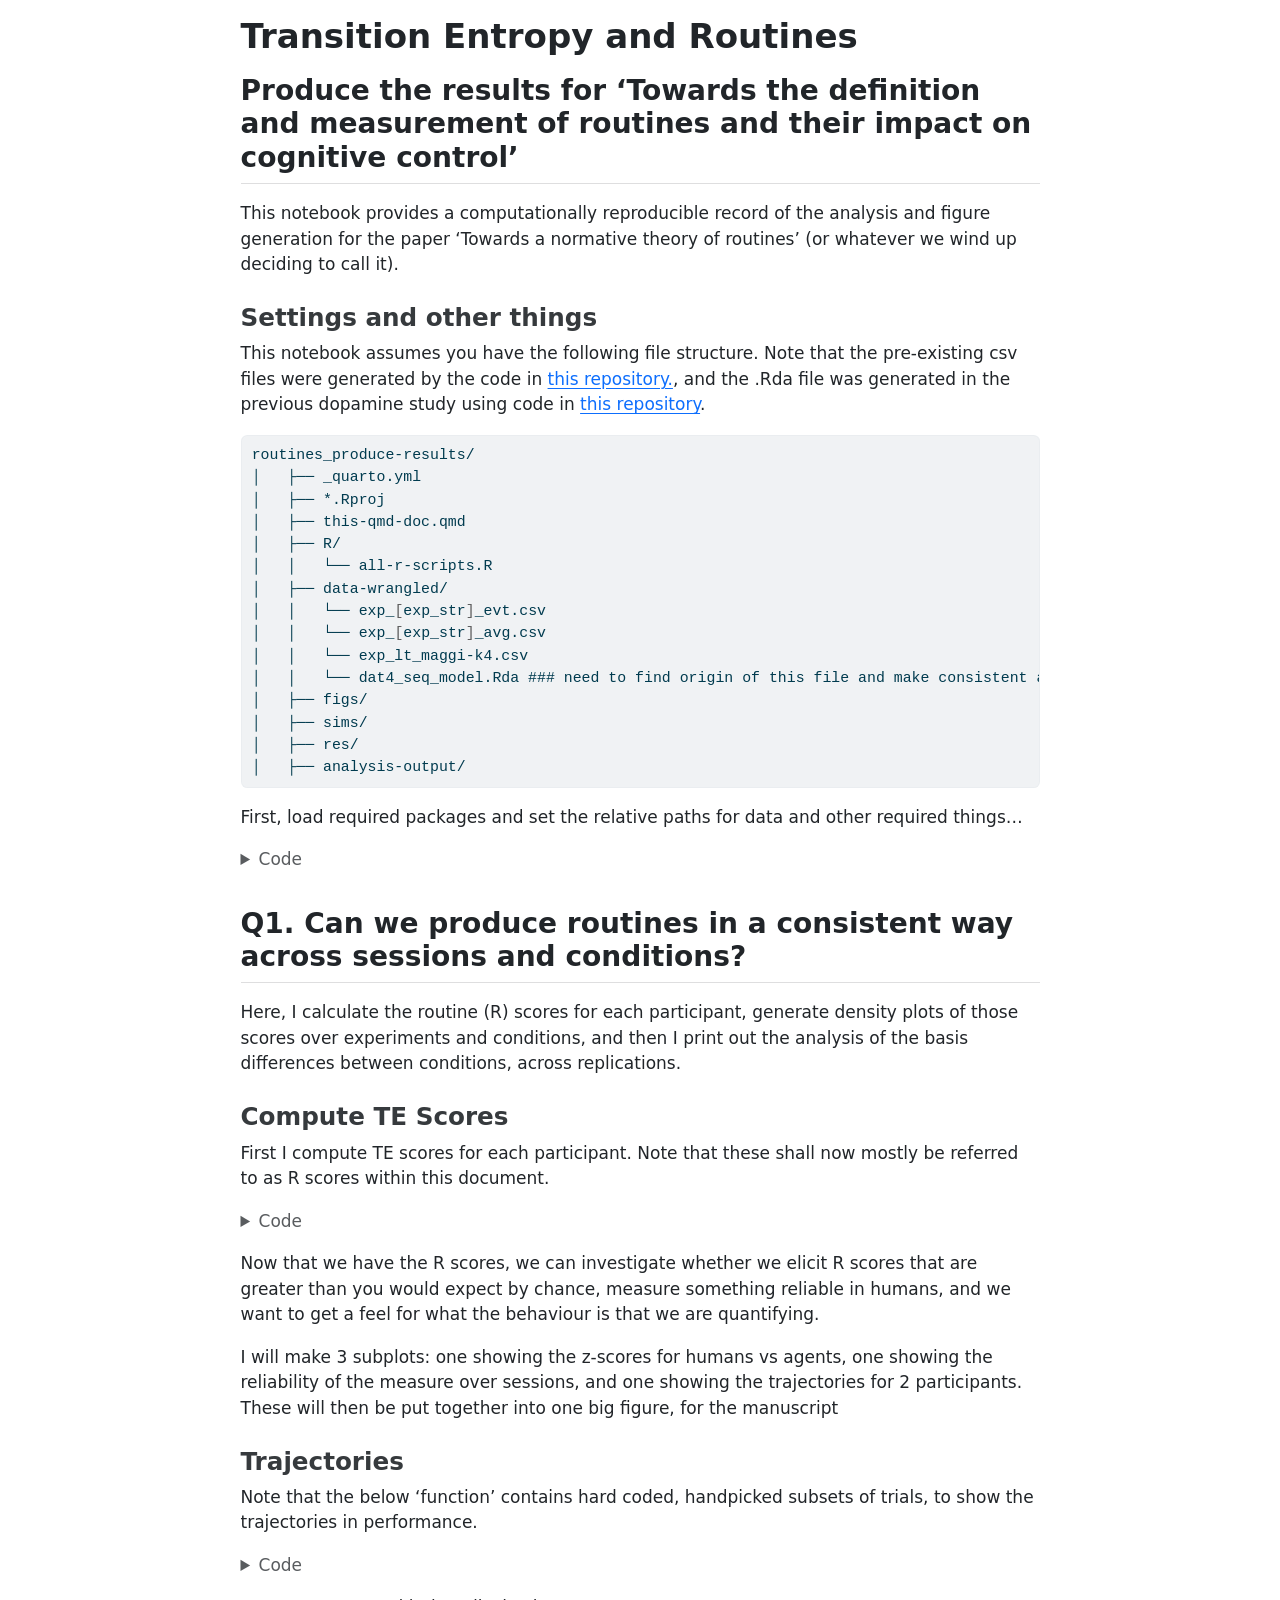
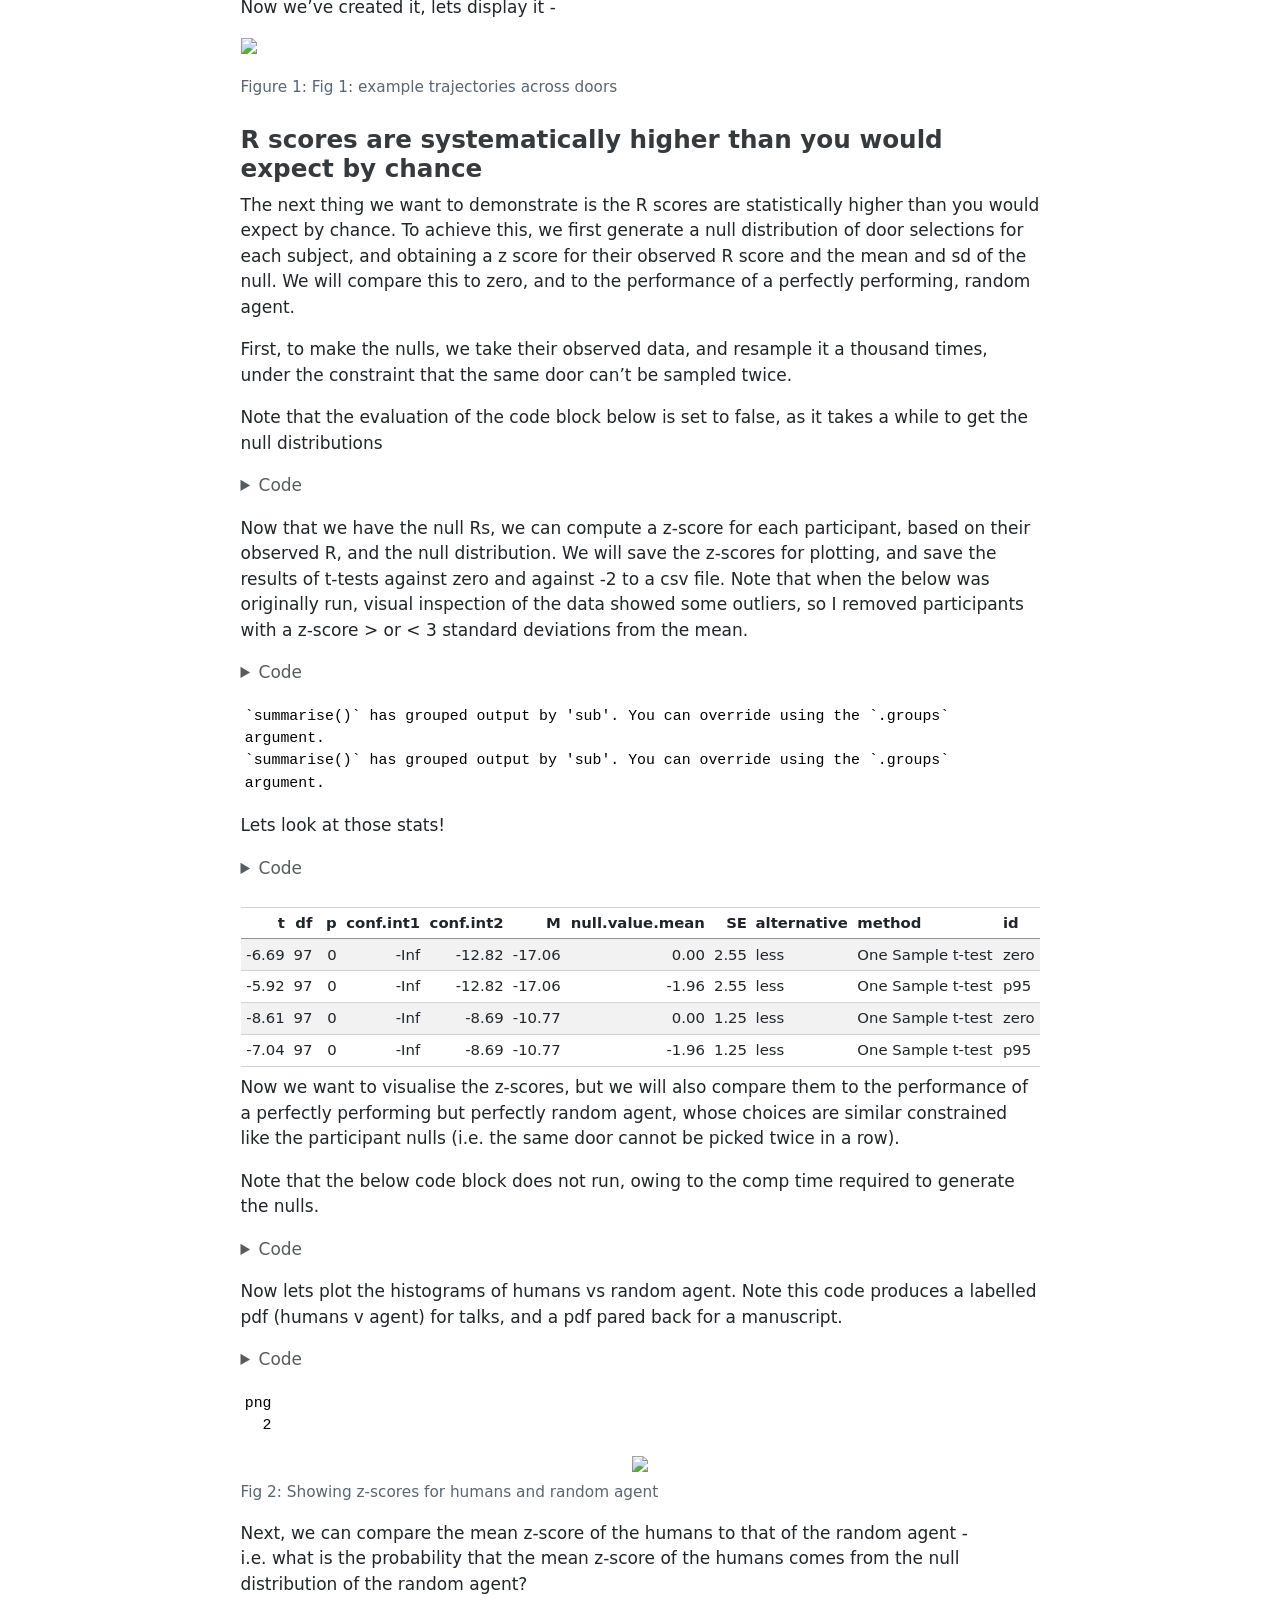
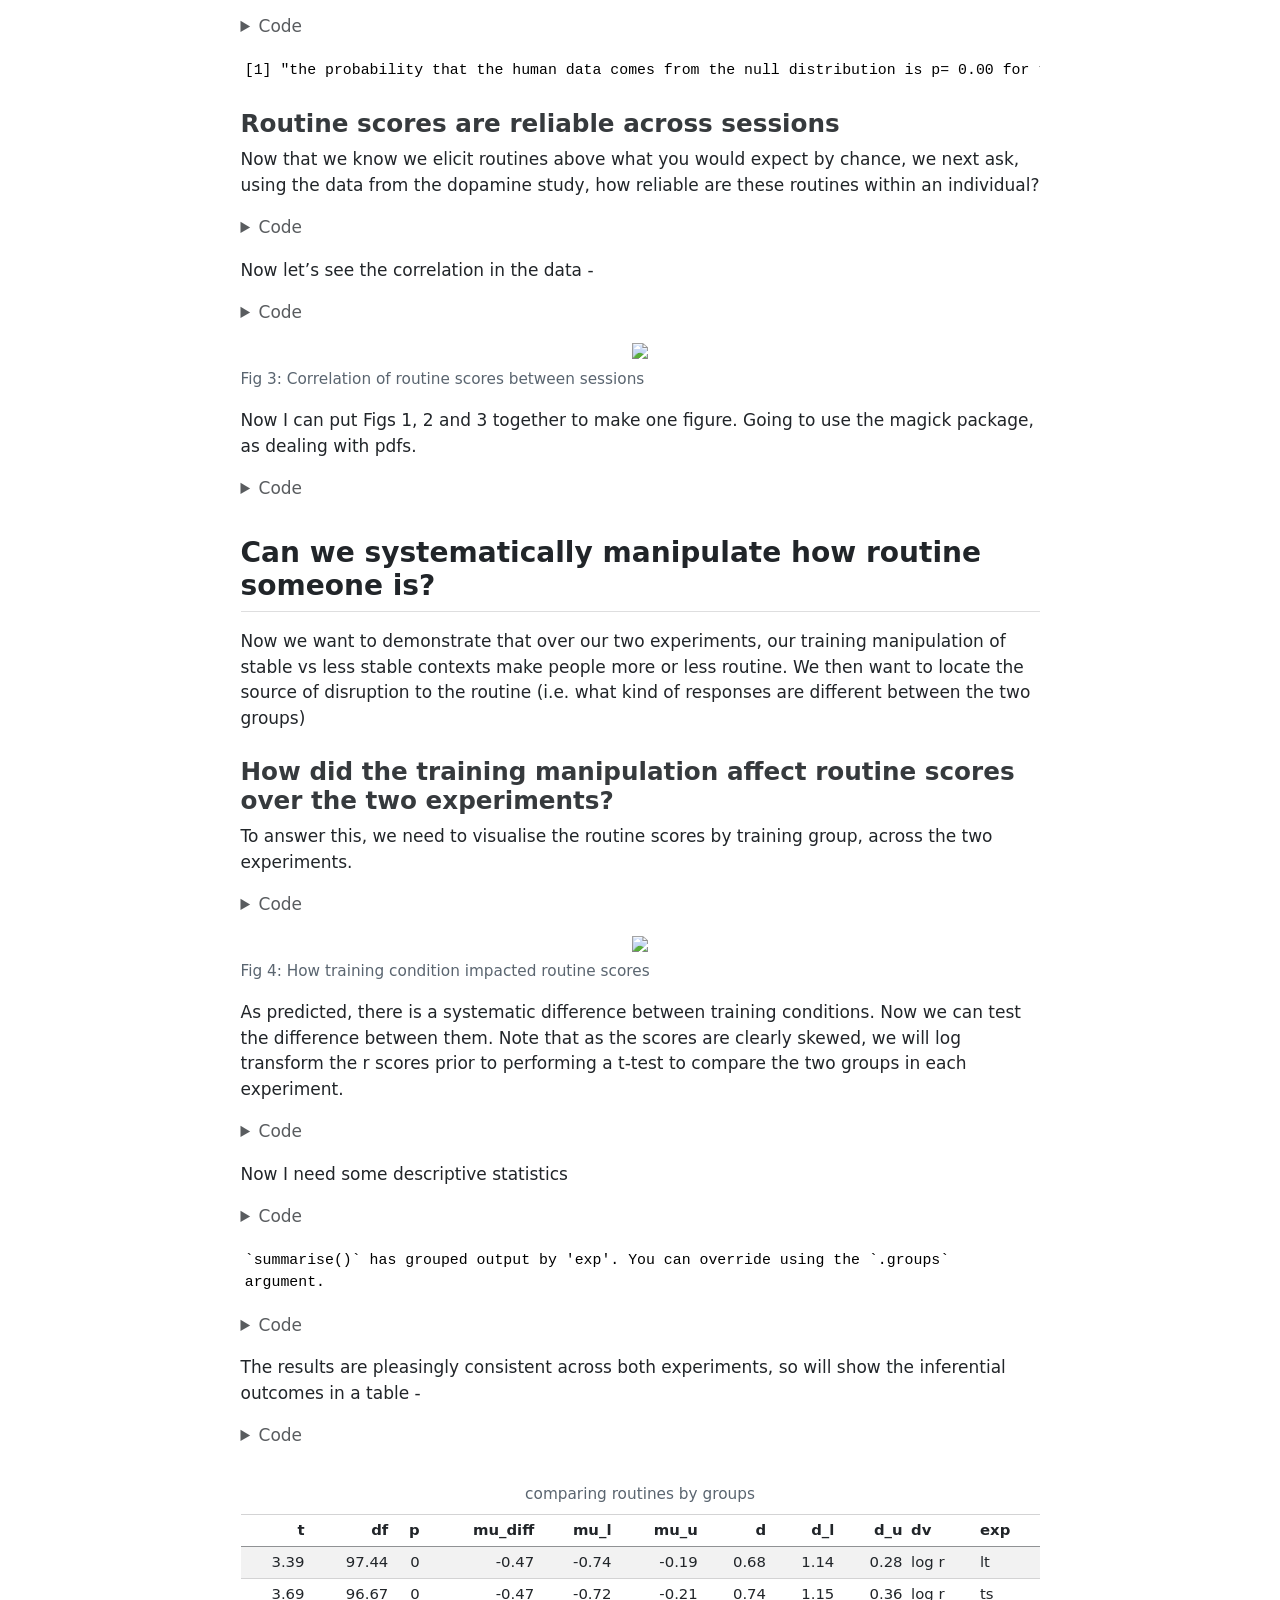
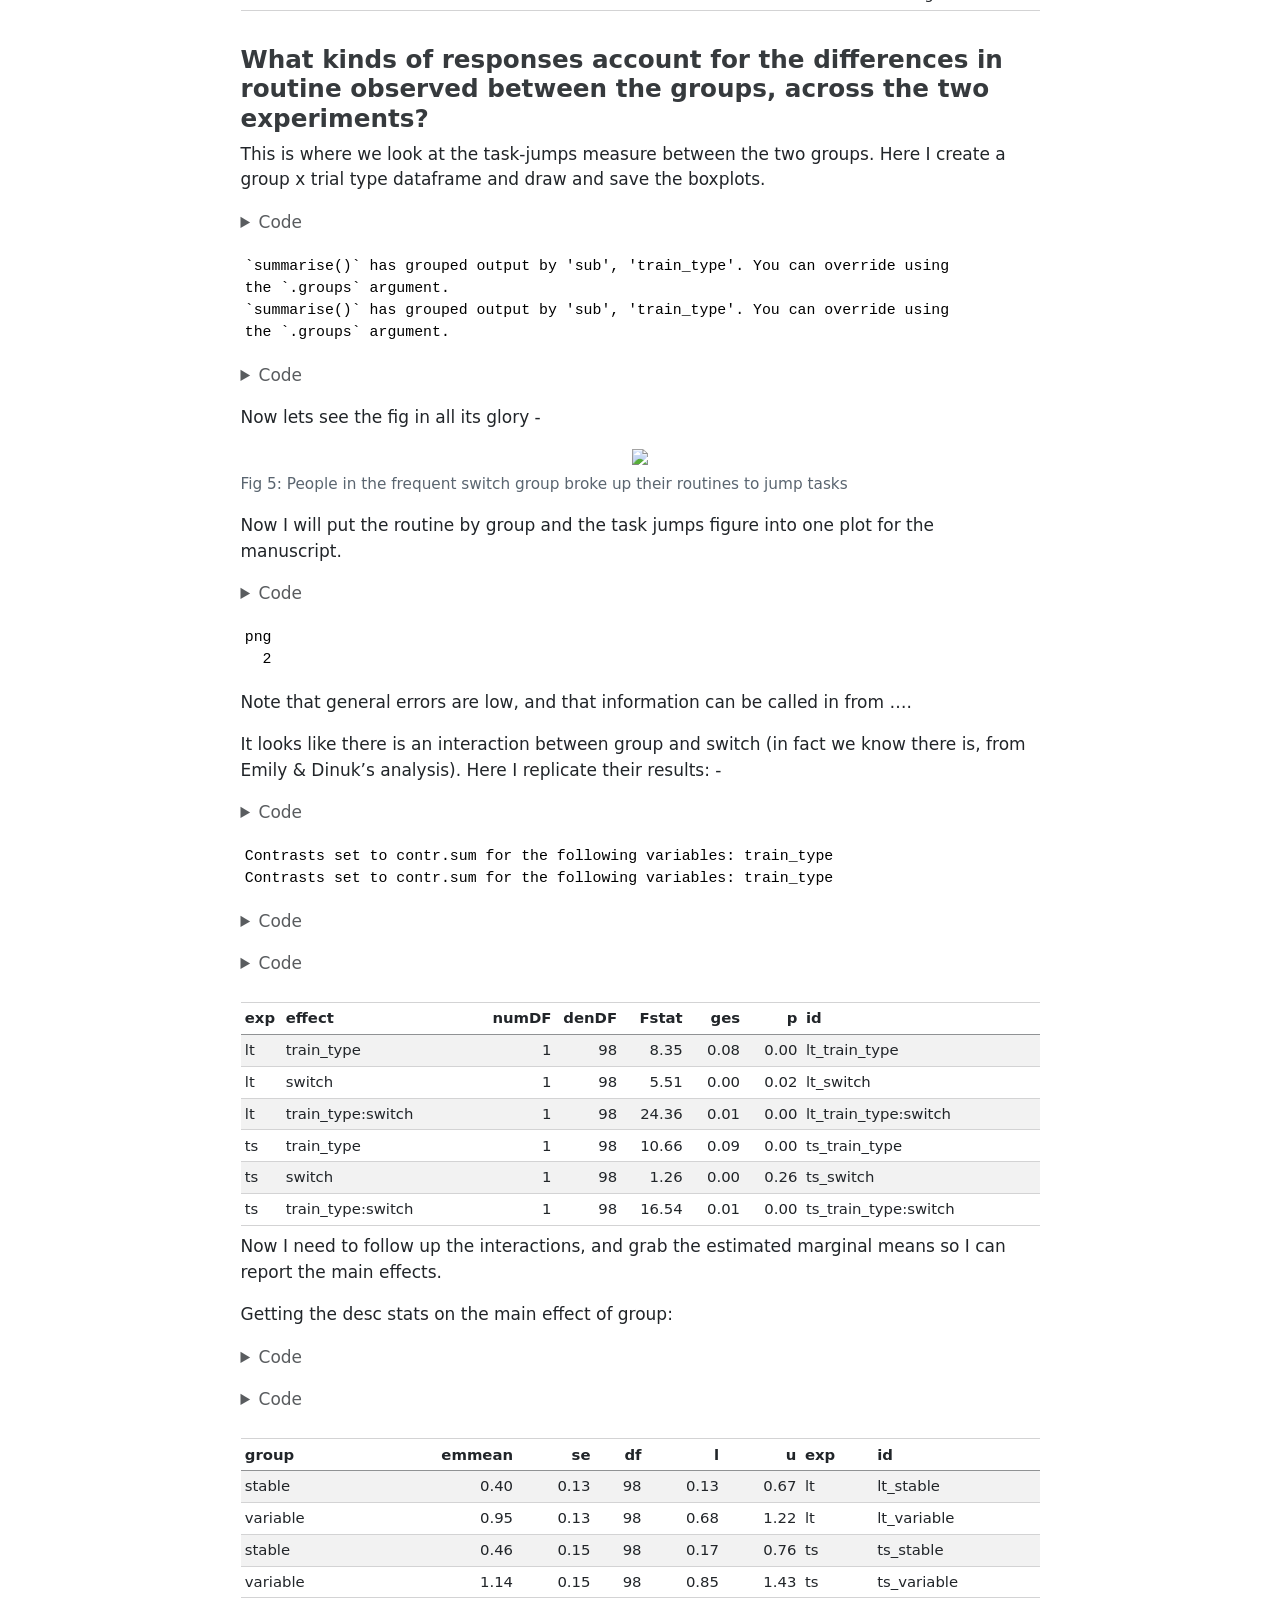
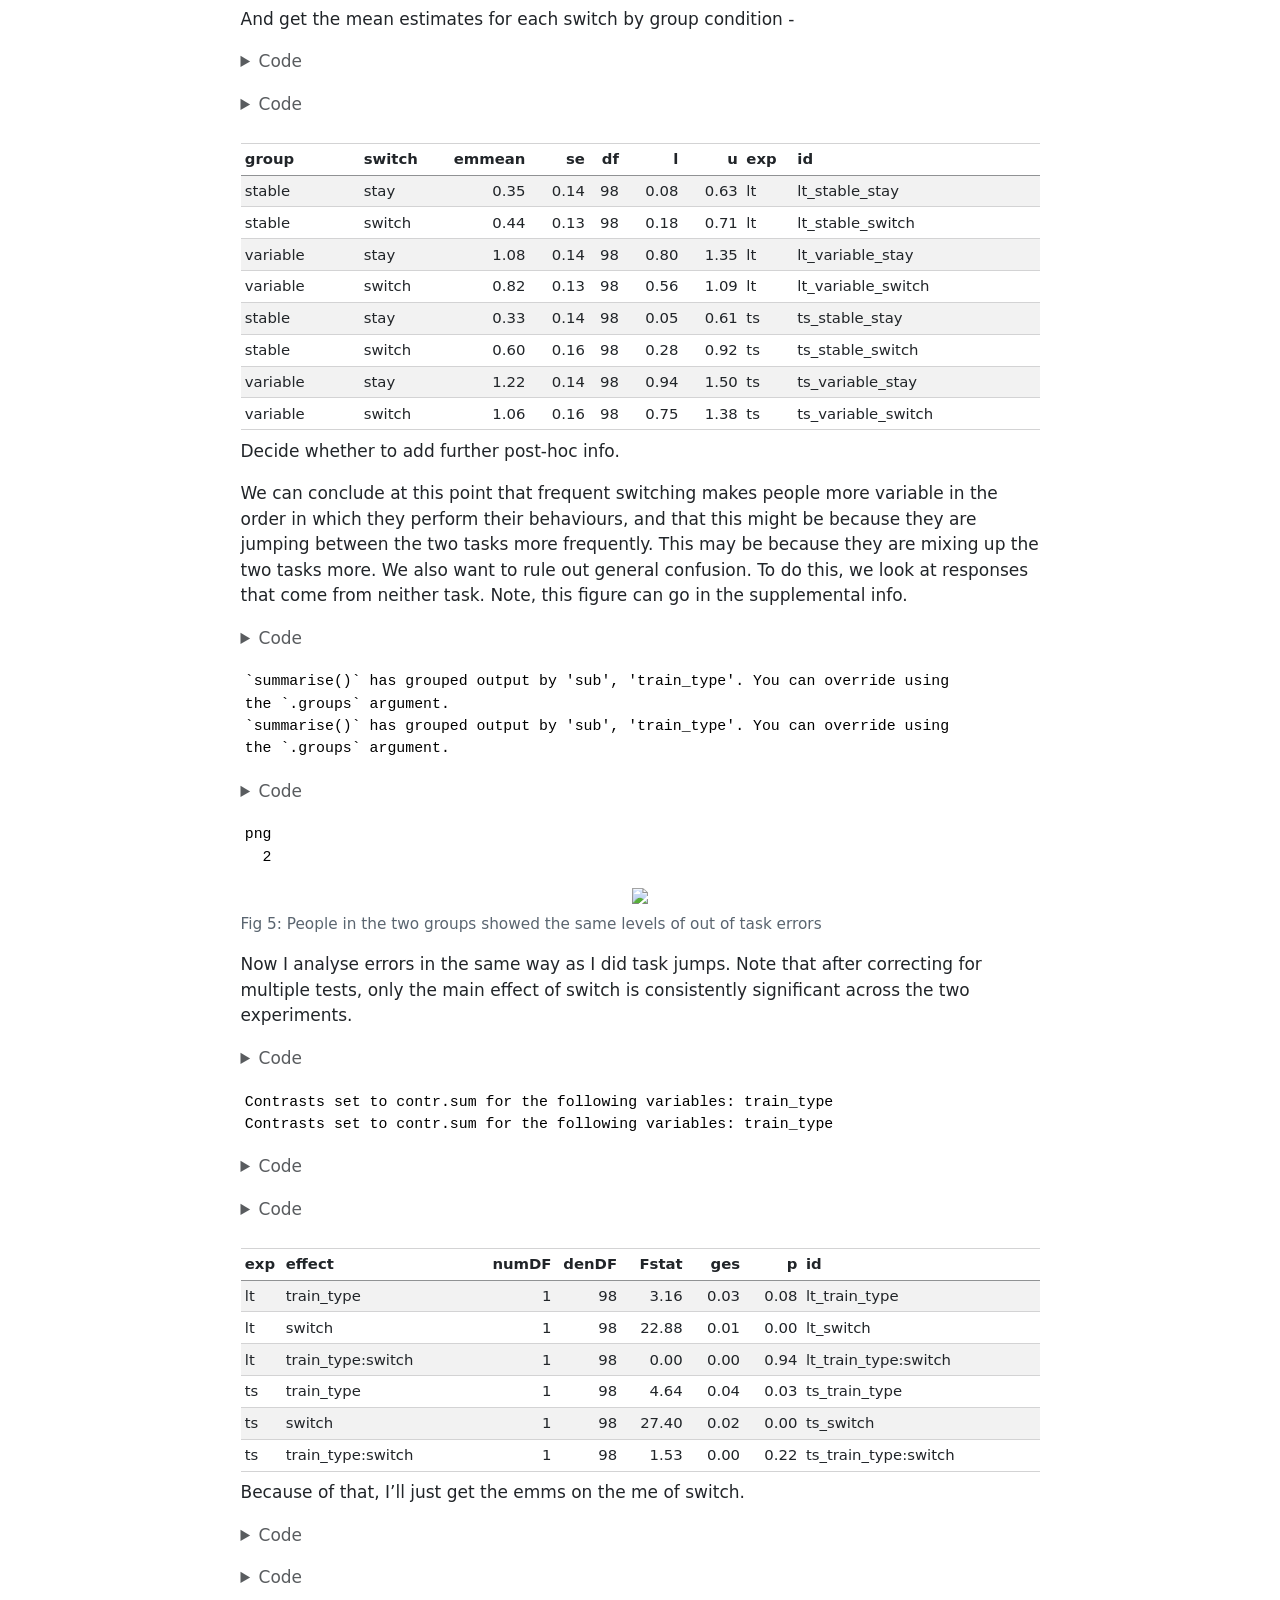
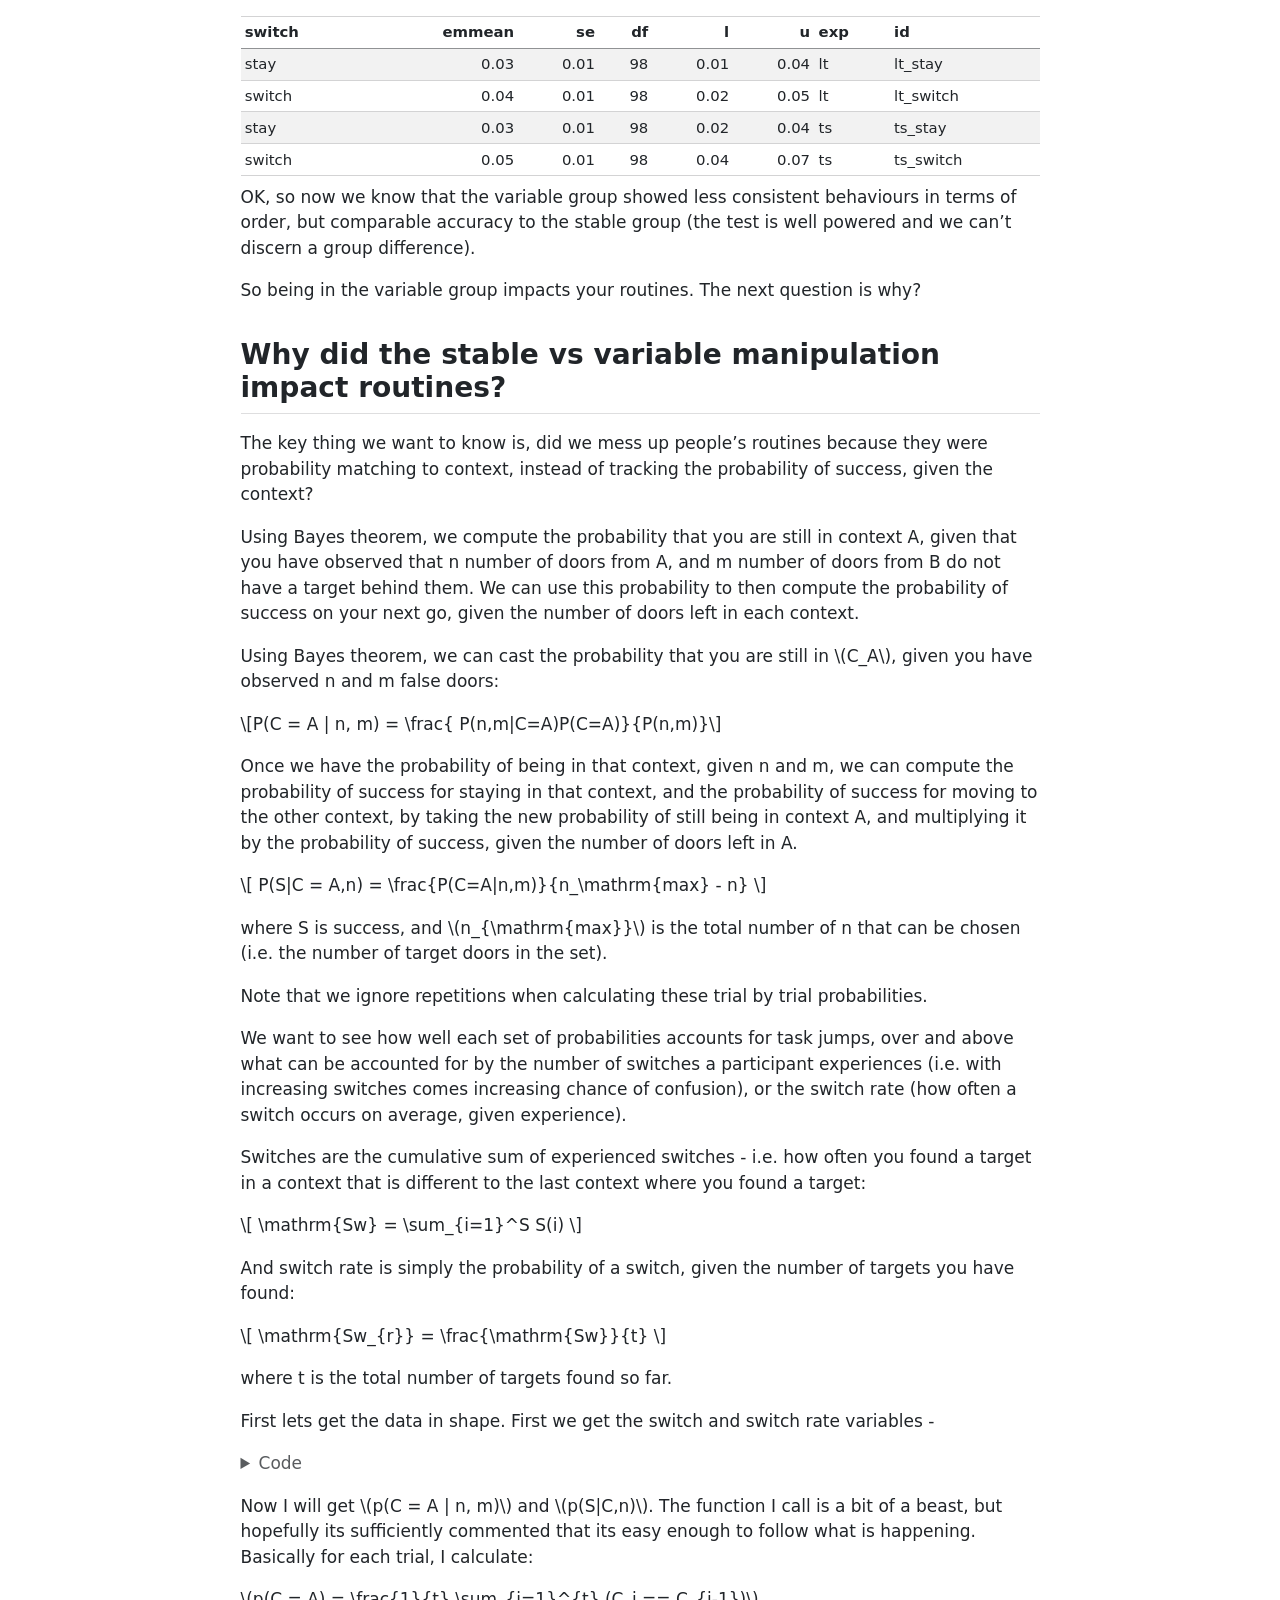
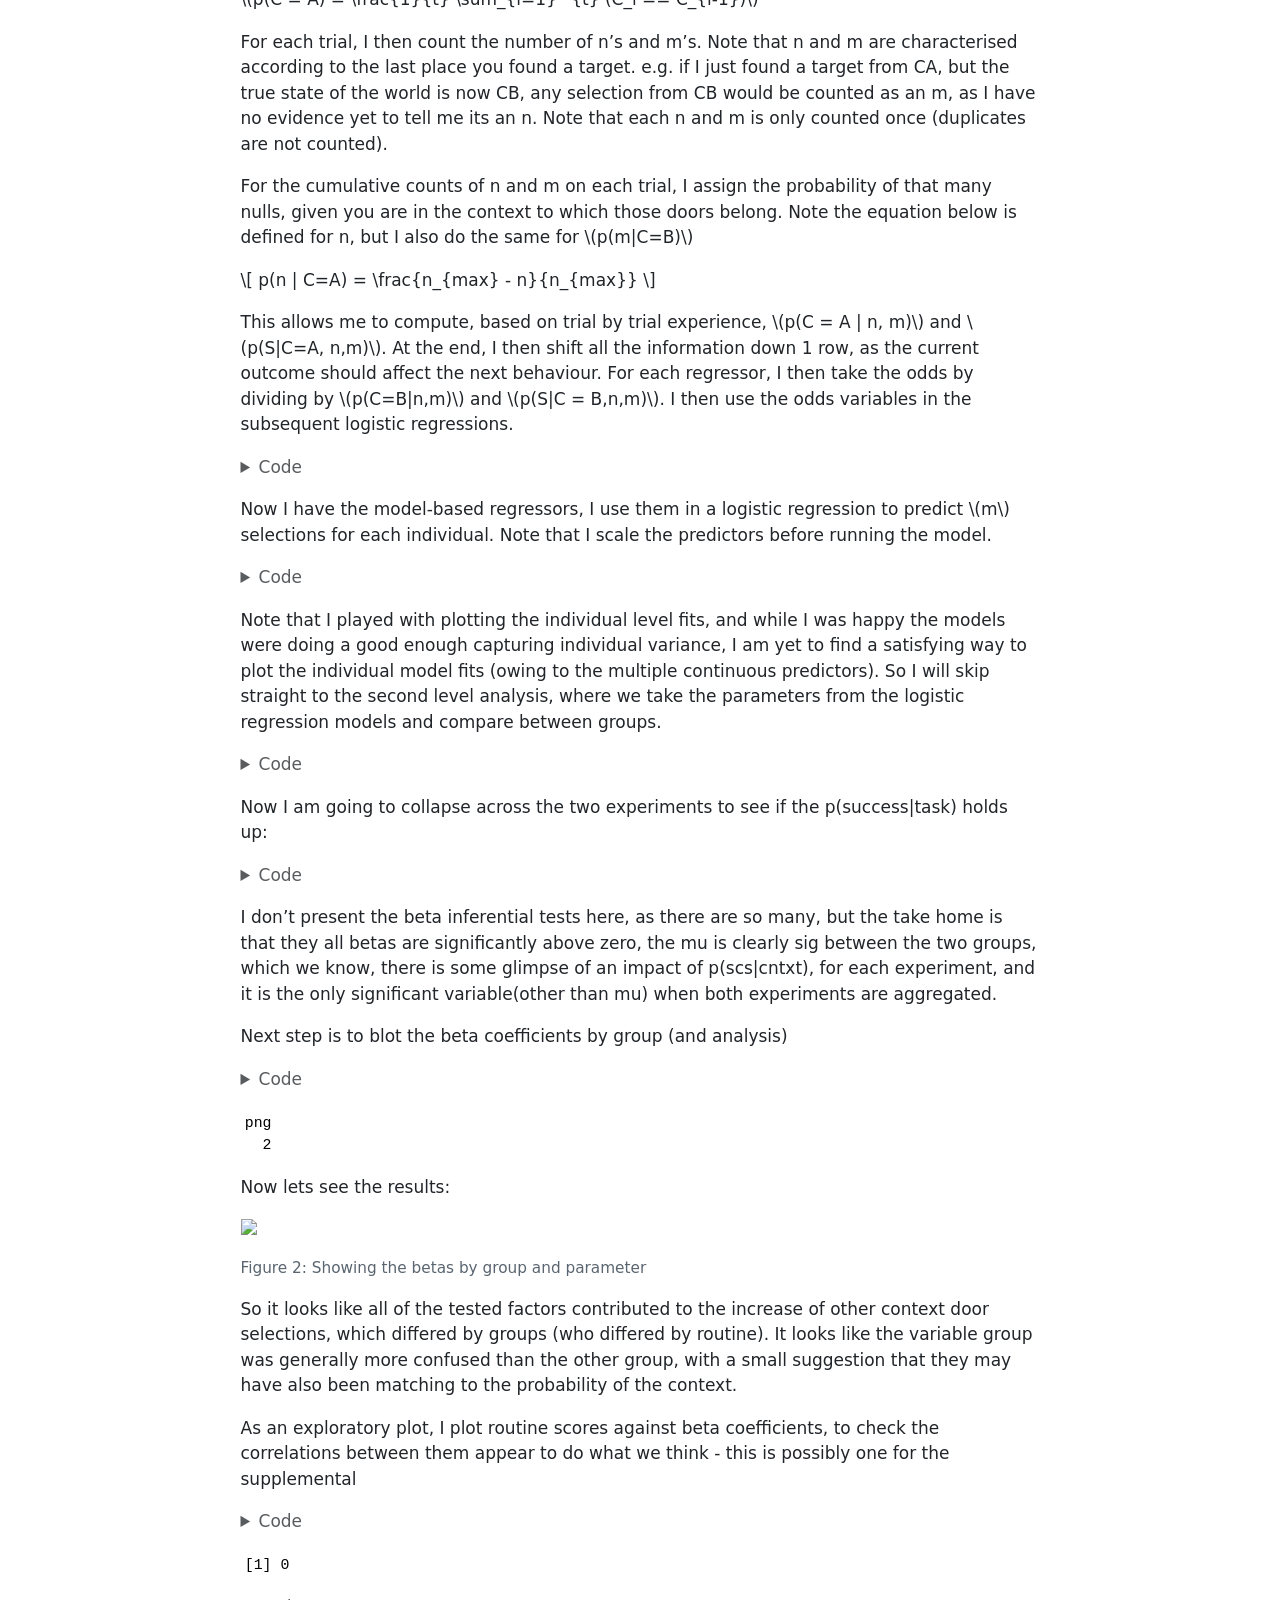
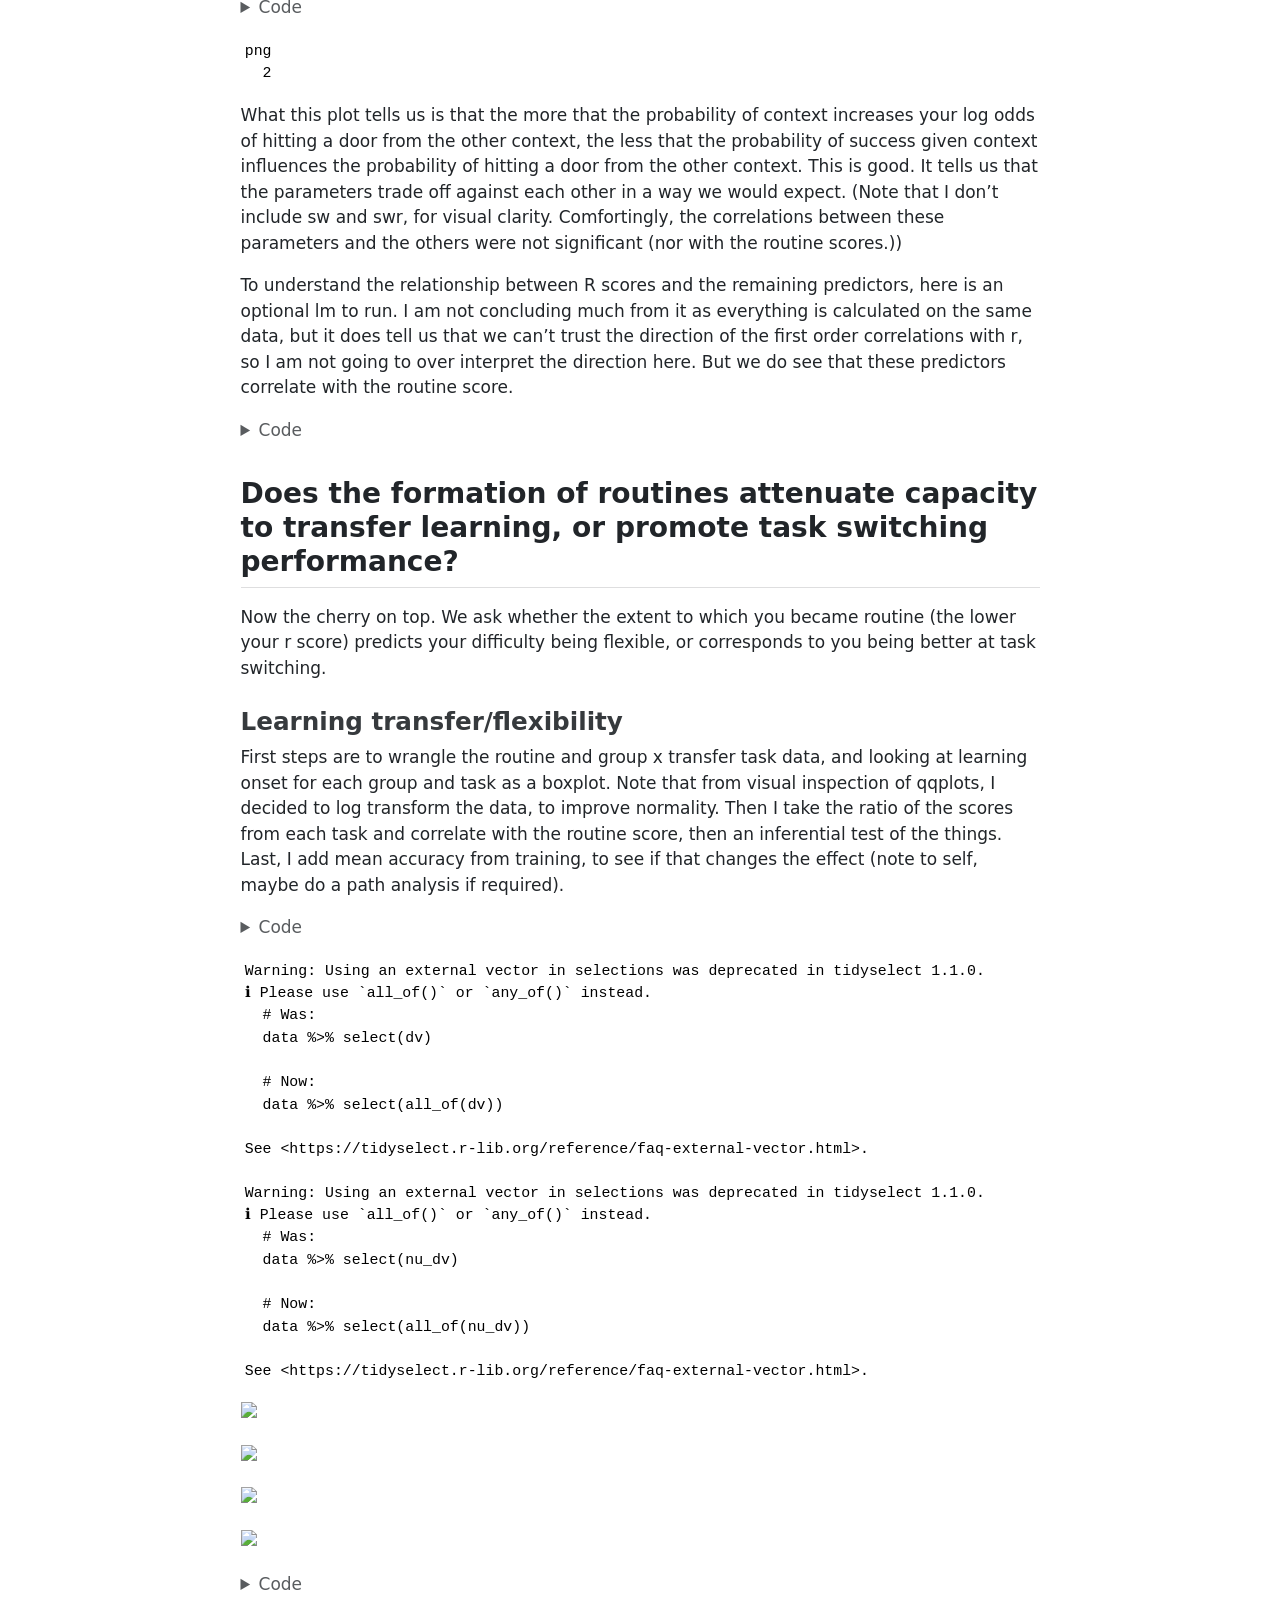
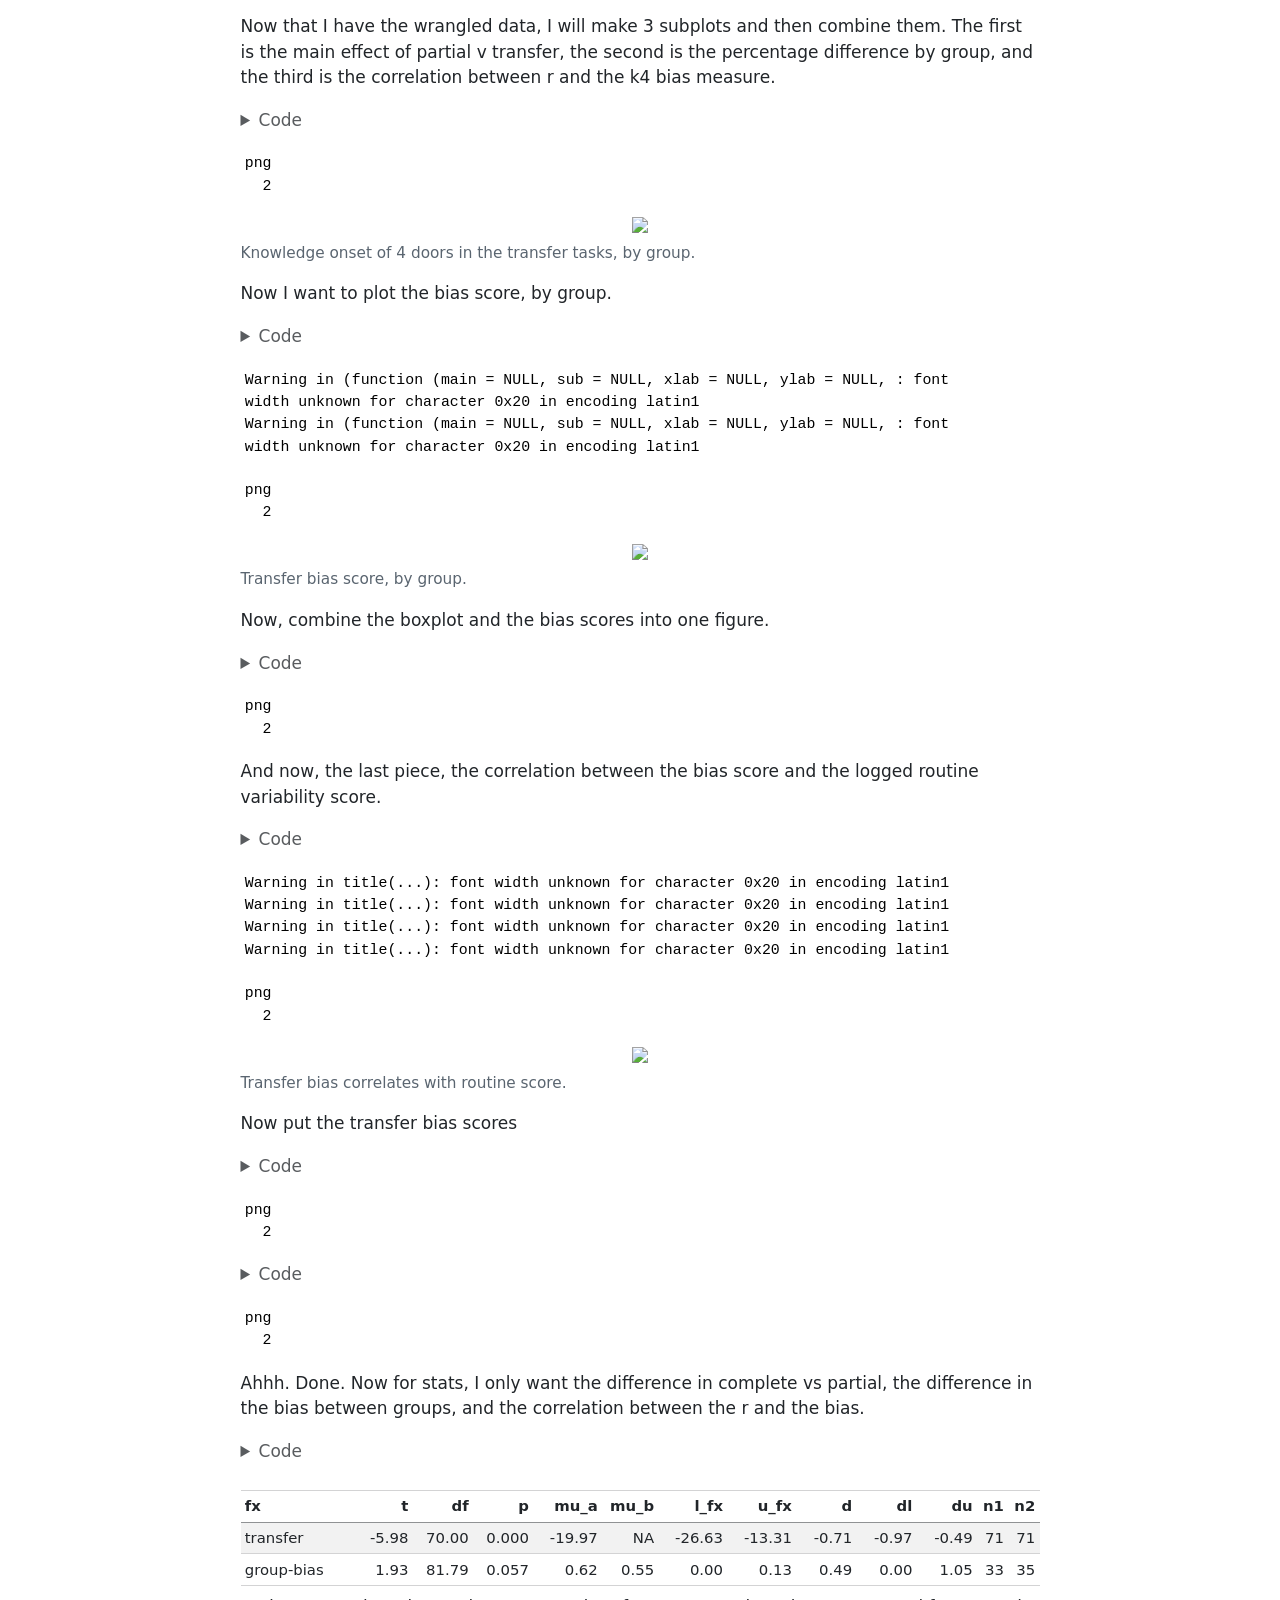
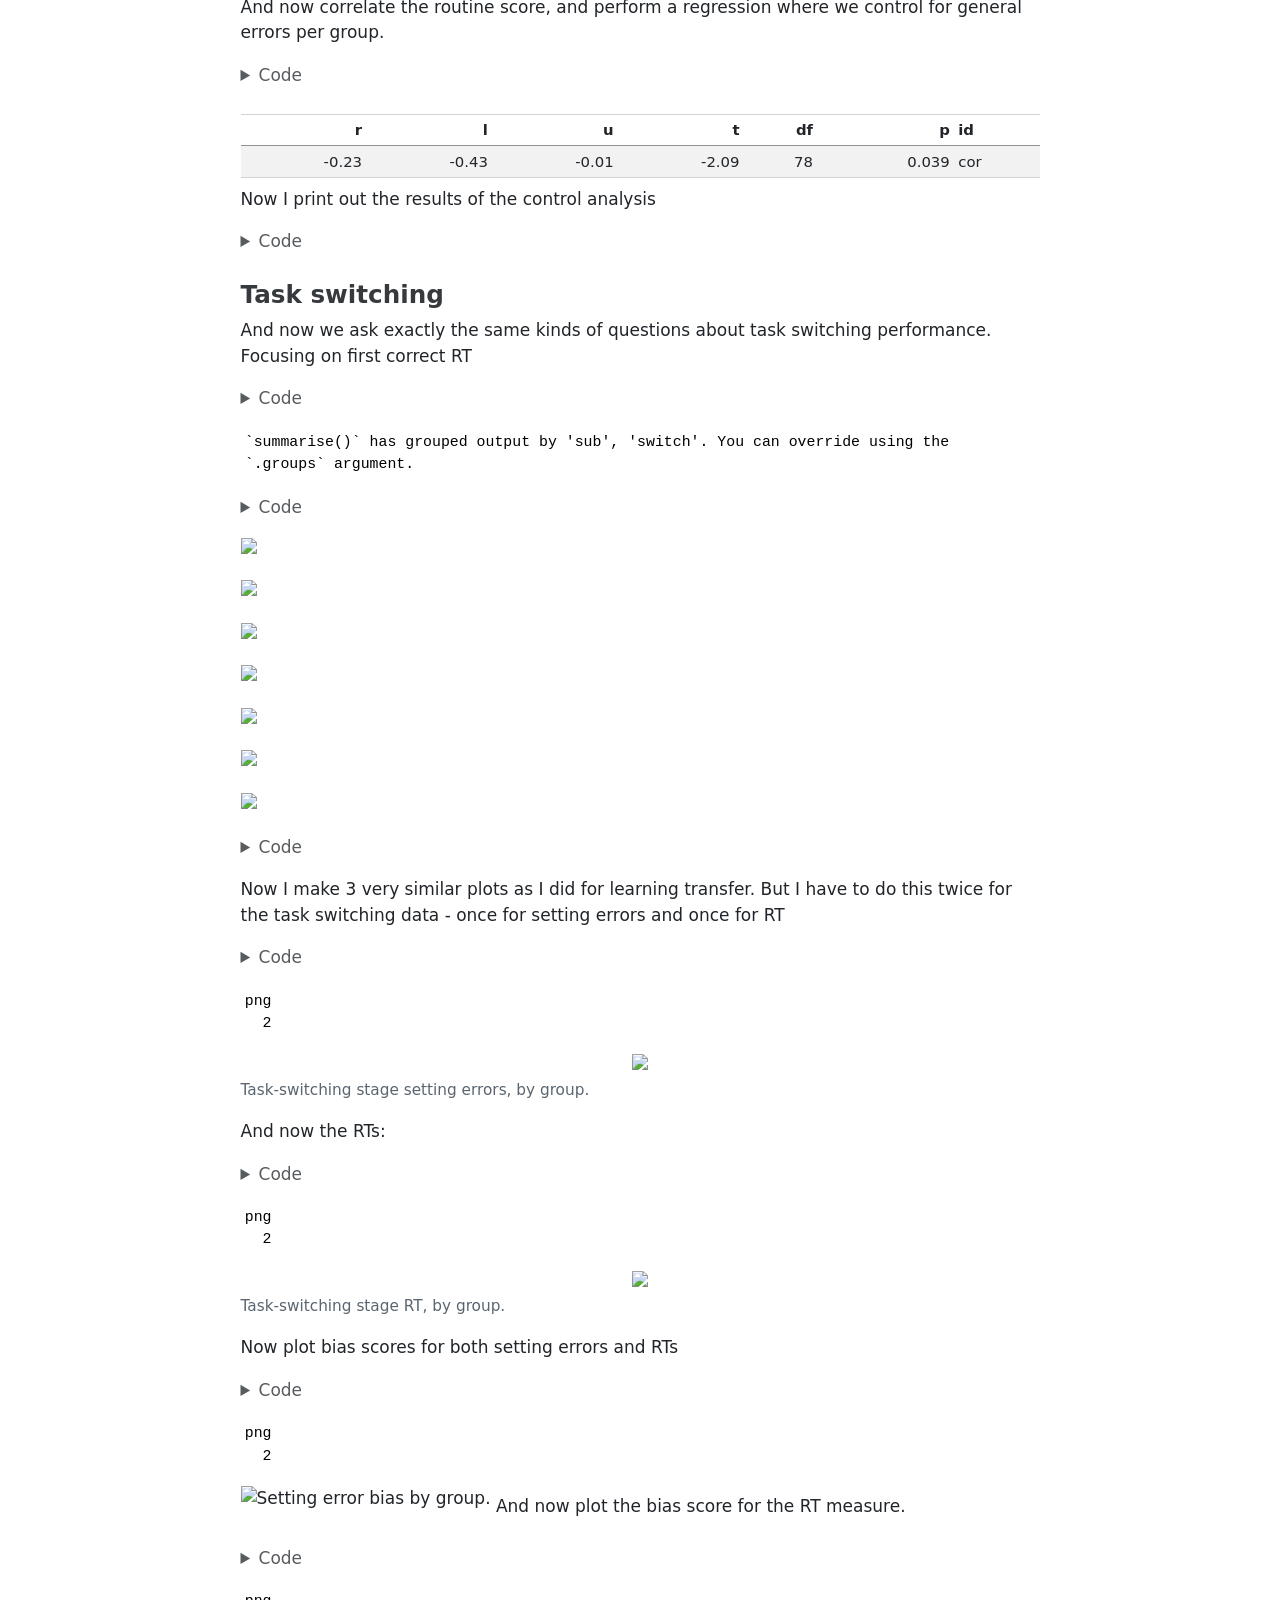
==== index.html @ 16d02e10 "updated html to index" ====
<!DOCTYPE html>
<html xmlns="http://www.w3.org/1999/xhtml" lang="en" xml:lang="en"><head>

<meta charset="utf-8">
<meta name="generator" content="quarto-1.8.25">

<meta name="viewport" content="width=device-width, initial-scale=1.0, user-scalable=yes">


<title>Transition Entropy and Routines</title>
<style>
code{white-space: pre-wrap;}
span.smallcaps{font-variant: small-caps;}
div.columns{display: flex; gap: min(4vw, 1.5em);}
div.column{flex: auto; overflow-x: auto;}
div.hanging-indent{margin-left: 1.5em; text-indent: -1.5em;}
ul.task-list{list-style: none;}
ul.task-list li input[type="checkbox"] {
  width: 0.8em;
  margin: 0 0.8em 0.2em -1em; /* quarto-specific, see https://github.com/quarto-dev/quarto-cli/issues/4556 */ 
  vertical-align: middle;
}
/* CSS for syntax highlighting */
html { -webkit-text-size-adjust: 100%; }
pre > code.sourceCode { white-space: pre; position: relative; }
pre > code.sourceCode > span { display: inline-block; line-height: 1.25; }
pre > code.sourceCode > span:empty { height: 1.2em; }
.sourceCode { overflow: visible; }
code.sourceCode > span { color: inherit; text-decoration: inherit; }
div.sourceCode { margin: 1em 0; }
pre.sourceCode { margin: 0; }
@media screen {
div.sourceCode { overflow: auto; }
}
@media print {
pre > code.sourceCode { white-space: pre-wrap; }
pre > code.sourceCode > span { text-indent: -5em; padding-left: 5em; }
}
pre.numberSource code
  { counter-reset: source-line 0; }
pre.numberSource code > span
  { position: relative; left: -4em; counter-increment: source-line; }
pre.numberSource code > span > a:first-child::before
  { content: counter(source-line);
    position: relative; left: -1em; text-align: right; vertical-align: baseline;
    border: none; display: inline-block;
    -webkit-touch-callout: none; -webkit-user-select: none;
    -khtml-user-select: none; -moz-user-select: none;
    -ms-user-select: none; user-select: none;
    padding: 0 4px; width: 4em;
  }
pre.numberSource { margin-left: 3em;  padding-left: 4px; }
div.sourceCode
  {   }
@media screen {
pre > code.sourceCode > span > a:first-child::before { text-decoration: underline; }
}
</style>


<script src="routines_produce-results_files/libs/clipboard/clipboard.min.js"></script>
<script src="routines_produce-results_files/libs/quarto-html/quarto.js" type="module"></script>
<script src="routines_produce-results_files/libs/quarto-html/tabsets/tabsets.js" type="module"></script>
<script src="routines_produce-results_files/libs/quarto-html/axe/axe-check.js" type="module"></script>
<script src="routines_produce-results_files/libs/quarto-html/popper.min.js"></script>
<script src="routines_produce-results_files/libs/quarto-html/tippy.umd.min.js"></script>
<script src="routines_produce-results_files/libs/quarto-html/anchor.min.js"></script>
<link href="routines_produce-results_files/libs/quarto-html/tippy.css" rel="stylesheet">
<link href="routines_produce-results_files/libs/quarto-html/quarto-syntax-highlighting-7b89279ff1a6dce999919e0e67d4d9ec.css" rel="stylesheet" id="quarto-text-highlighting-styles">
<script src="routines_produce-results_files/libs/bootstrap/bootstrap.min.js"></script>
<link href="routines_produce-results_files/libs/bootstrap/bootstrap-icons.css" rel="stylesheet">
<link href="routines_produce-results_files/libs/bootstrap/bootstrap-7b0691b93907452c4a02fea830c30431.min.css" rel="stylesheet" append-hash="true" id="quarto-bootstrap" data-mode="light">

  <script src="https://cdnjs.cloudflare.com/polyfill/v3/polyfill.min.js?features=es6"></script>
  <script src="https://cdn.jsdelivr.net/npm/mathjax@3/es5/tex-chtml-full.js" type="text/javascript"></script>

<script type="text/javascript">
const typesetMath = (el) => {
  if (window.MathJax) {
    // MathJax Typeset
    window.MathJax.typeset([el]);
  } else if (window.katex) {
    // KaTeX Render
    var mathElements = el.getElementsByClassName("math");
    var macros = [];
    for (var i = 0; i < mathElements.length; i++) {
      var texText = mathElements[i].firstChild;
      if (mathElements[i].tagName == "SPAN" && texText && texText.data) {
        window.katex.render(texText.data, mathElements[i], {
          displayMode: mathElements[i].classList.contains('display'),
          throwOnError: false,
          macros: macros,
          fleqn: false
        });
      }
    }
  }
}
window.Quarto = {
  typesetMath
};
</script>

</head>

<body class="fullcontent quarto-light">

<div id="quarto-content" class="page-columns page-rows-contents page-layout-article">

<main class="content" id="quarto-document-content">

<header id="title-block-header" class="quarto-title-block default">
<div class="quarto-title">
<h1 class="title">Transition Entropy and Routines</h1>
</div>



<div class="quarto-title-meta">

    
  
    
  </div>
  


</header>


<section id="produce-the-results-for-towards-the-definition-and-measurement-of-routines-and-their-impact-on-cognitive-control" class="level2">
<h2 class="anchored" data-anchor-id="produce-the-results-for-towards-the-definition-and-measurement-of-routines-and-their-impact-on-cognitive-control">Produce the results for ‘Towards the definition and measurement of routines and their impact on cognitive control’</h2>
<p>This notebook provides a computationally reproducible record of the analysis and figure generation for the paper ‘Towards a normative theory of routines’ (or whatever we wind up deciding to call it).</p>
<section id="settings-and-other-things" class="level3">
<h3 class="anchored" data-anchor-id="settings-and-other-things">Settings and other things</h3>
<p>This notebook assumes you have the following file structure. Note that the pre-existing csv files were generated by the code in <a href="https://github.com/garner-code/doors">this repository.</a>, and the .Rda file was generated in the previous dopamine study using code in <a href="https://github.com/garner-code/DA_VisRoutes">this repository</a>.</p>
<div class="code-copy-outer-scaffold"><div class="sourceCode" id="cb1"><pre class="sourceCode markdown code-with-copy"><code class="sourceCode markdown"><span id="cb1-1"><a href="#cb1-1" aria-hidden="true" tabindex="-1"></a>routines_produce-results/</span>
<span id="cb1-2"><a href="#cb1-2" aria-hidden="true" tabindex="-1"></a>│&nbsp;&nbsp; ├── _quarto.yml</span>
<span id="cb1-3"><a href="#cb1-3" aria-hidden="true" tabindex="-1"></a>│&nbsp;&nbsp; ├── *.Rproj</span>
<span id="cb1-4"><a href="#cb1-4" aria-hidden="true" tabindex="-1"></a>│&nbsp;&nbsp; ├── this-qmd-doc.qmd</span>
<span id="cb1-5"><a href="#cb1-5" aria-hidden="true" tabindex="-1"></a>│&nbsp;&nbsp; ├── R/</span>
<span id="cb1-6"><a href="#cb1-6" aria-hidden="true" tabindex="-1"></a>│&nbsp;&nbsp; │&nbsp;&nbsp; └── all-r-scripts.R</span>
<span id="cb1-7"><a href="#cb1-7" aria-hidden="true" tabindex="-1"></a>│&nbsp;&nbsp; ├── data-wrangled/</span>
<span id="cb1-8"><a href="#cb1-8" aria-hidden="true" tabindex="-1"></a>│&nbsp;&nbsp; │&nbsp;&nbsp; └── exp_<span class="co">[</span><span class="ot">exp_str</span><span class="co">]</span>_evt.csv</span>
<span id="cb1-9"><a href="#cb1-9" aria-hidden="true" tabindex="-1"></a>│&nbsp;&nbsp; │&nbsp;&nbsp; └── exp_<span class="co">[</span><span class="ot">exp_str</span><span class="co">]</span>_avg.csv</span>
<span id="cb1-10"><a href="#cb1-10" aria-hidden="true" tabindex="-1"></a>│&nbsp;&nbsp; │&nbsp;&nbsp; └── exp_lt_maggi-k4.csv</span>
<span id="cb1-11"><a href="#cb1-11" aria-hidden="true" tabindex="-1"></a>│&nbsp;&nbsp; │&nbsp;&nbsp; └── dat4_seq_model.Rda ### need to find origin of this file and make consistent across locations</span>
<span id="cb1-12"><a href="#cb1-12" aria-hidden="true" tabindex="-1"></a>│&nbsp;&nbsp; ├── figs/</span>
<span id="cb1-13"><a href="#cb1-13" aria-hidden="true" tabindex="-1"></a>│&nbsp;&nbsp; ├── sims/</span>
<span id="cb1-14"><a href="#cb1-14" aria-hidden="true" tabindex="-1"></a>│&nbsp;&nbsp; ├── res/</span>
<span id="cb1-15"><a href="#cb1-15" aria-hidden="true" tabindex="-1"></a>│&nbsp;&nbsp; ├── analysis-output/</span></code></pre></div><button title="Copy to Clipboard" class="code-copy-button"><i class="bi"></i></button></div>
<p>First, load required packages and set the relative paths for data and other required things…</p>
<div class="cell" data-fold="true">
<details class="code-fold">
<summary>Code</summary>
<div class="code-copy-outer-scaffold"><div class="sourceCode cell-code" id="cb2"><pre class="sourceCode r code-with-copy"><code class="sourceCode r"><span id="cb2-1"><a href="#cb2-1" aria-hidden="true" tabindex="-1"></a><span class="fu">options</span>(<span class="at">tidyverse.quiet =</span> <span class="cn">TRUE</span>)</span>
<span id="cb2-2"><a href="#cb2-2" aria-hidden="true" tabindex="-1"></a><span class="fu">library</span>(tidyverse)</span>
<span id="cb2-3"><a href="#cb2-3" aria-hidden="true" tabindex="-1"></a><span class="fu">library</span>(grid)</span>
<span id="cb2-4"><a href="#cb2-4" aria-hidden="true" tabindex="-1"></a><span class="fu">library</span>(gridExtra)</span>
<span id="cb2-5"><a href="#cb2-5" aria-hidden="true" tabindex="-1"></a><span class="fu">library</span>(knitr)</span>
<span id="cb2-6"><a href="#cb2-6" aria-hidden="true" tabindex="-1"></a><span class="fu">library</span>(magick)</span>
<span id="cb2-7"><a href="#cb2-7" aria-hidden="true" tabindex="-1"></a><span class="fu">library</span>(ggpubr)</span>
<span id="cb2-8"><a href="#cb2-8" aria-hidden="true" tabindex="-1"></a><span class="fu">library</span>(vioplot)</span>
<span id="cb2-9"><a href="#cb2-9" aria-hidden="true" tabindex="-1"></a><span class="fu">library</span>(rstatix)</span>
<span id="cb2-10"><a href="#cb2-10" aria-hidden="true" tabindex="-1"></a><span class="fu">library</span>(emmeans)</span>
<span id="cb2-11"><a href="#cb2-11" aria-hidden="true" tabindex="-1"></a><span class="fu">library</span>(afex)</span>
<span id="cb2-12"><a href="#cb2-12" aria-hidden="true" tabindex="-1"></a><span class="fu">library</span>(pdftools)</span>
<span id="cb2-13"><a href="#cb2-13" aria-hidden="true" tabindex="-1"></a><span class="fu">library</span>(purrr)</span>
<span id="cb2-14"><a href="#cb2-14" aria-hidden="true" tabindex="-1"></a><span class="fu">library</span>(GGally)</span>
<span id="cb2-15"><a href="#cb2-15" aria-hidden="true" tabindex="-1"></a></span>
<span id="cb2-16"><a href="#cb2-16" aria-hidden="true" tabindex="-1"></a>data_path <span class="ot">=</span> <span class="st">'data-wrangled/'</span> <span class="co"># for all data derivs</span></span>
<span id="cb2-17"><a href="#cb2-17" aria-hidden="true" tabindex="-1"></a>sim_data_path <span class="ot">=</span> <span class="st">'sims/'</span> <span class="co"># for simulation results</span></span>
<span id="cb2-18"><a href="#cb2-18" aria-hidden="true" tabindex="-1"></a>fig_path <span class="ot">=</span> <span class="st">'figs/'</span> <span class="co"># for figures</span></span>
<span id="cb2-19"><a href="#cb2-19" aria-hidden="true" tabindex="-1"></a>res_path <span class="ot">=</span> <span class="st">'res/'</span> <span class="co"># for inferential results</span></span>
<span id="cb2-20"><a href="#cb2-20" aria-hidden="true" tabindex="-1"></a></span>
<span id="cb2-21"><a href="#cb2-21" aria-hidden="true" tabindex="-1"></a>function_loc <span class="ot">&lt;-</span> <span class="st">"R"</span> <span class="co"># where are the functions?</span></span>
<span id="cb2-22"><a href="#cb2-22" aria-hidden="true" tabindex="-1"></a>req_functions <span class="ot">&lt;-</span> <span class="fu">list.files</span>(function_loc)</span>
<span id="cb2-23"><a href="#cb2-23" aria-hidden="true" tabindex="-1"></a><span class="fu">sapply</span>(req_functions, <span class="cf">function</span>(x) <span class="fu">source</span>(<span class="fu">paste</span>(here<span class="sc">::</span><span class="fu">here</span>(function_loc),</span>
<span id="cb2-24"><a href="#cb2-24" aria-hidden="true" tabindex="-1"></a>                                               x, <span class="at">sep=</span><span class="st">"/"</span>)))</span>
<span id="cb2-25"><a href="#cb2-25" aria-hidden="true" tabindex="-1"></a></span>
<span id="cb2-26"><a href="#cb2-26" aria-hidden="true" tabindex="-1"></a><span class="co"># # now some font settings</span></span>
<span id="cb2-27"><a href="#cb2-27" aria-hidden="true" tabindex="-1"></a><span class="fu">library</span>(extrafont)</span>
<span id="cb2-28"><a href="#cb2-28" aria-hidden="true" tabindex="-1"></a><span class="co">#font_import() # run this once only, comment out after first time</span></span>
<span id="cb2-29"><a href="#cb2-29" aria-hidden="true" tabindex="-1"></a><span class="fu">loadfonts</span>(<span class="at">device=</span><span class="st">'pdf'</span>)</span></code></pre></div><button title="Copy to Clipboard" class="code-copy-button"><i class="bi"></i></button></div>
</details>
</div>
</section>
</section>
<section id="q1.-can-we-produce-routines-in-a-consistent-way-across-sessions-and-conditions" class="level2">
<h2 class="anchored" data-anchor-id="q1.-can-we-produce-routines-in-a-consistent-way-across-sessions-and-conditions">Q1. Can we produce routines in a consistent way across sessions and conditions?</h2>
<p>Here, I calculate the routine (R) scores for each participant, generate density plots of those scores over experiments and conditions, and then I print out the analysis of the basis differences between conditions, across replications.</p>
<section id="compute-te-scores" class="level3">
<h3 class="anchored" data-anchor-id="compute-te-scores">Compute TE Scores</h3>
<p>First I compute TE scores for each participant. Note that these shall now mostly be referred to as R scores within this document.</p>
<div class="cell" data-fold="true">
<details class="code-fold">
<summary>Code</summary>
<div class="code-copy-outer-scaffold"><div class="sourceCode cell-code" id="cb3"><pre class="sourceCode r code-with-copy"><code class="sourceCode r"><span id="cb3-1"><a href="#cb3-1" aria-hidden="true" tabindex="-1"></a>apply_sort_data <span class="ot">&lt;-</span> <span class="cf">function</span>(exp_str, data_path){</span>
<span id="cb3-2"><a href="#cb3-2" aria-hidden="true" tabindex="-1"></a>    <span class="co"># take the trial level data from session 2 and sort into contexts. We assume a person believes they are in the same context until their first 'cc' hit after a context switch.</span></span>
<span id="cb3-3"><a href="#cb3-3" aria-hidden="true" tabindex="-1"></a>  data_fname <span class="ot">&lt;-</span> <span class="fu">paste</span>(data_path, <span class="st">'exp_'</span>, exp_str,</span>
<span id="cb3-4"><a href="#cb3-4" aria-hidden="true" tabindex="-1"></a>                       <span class="st">'_evt.csv'</span>, <span class="at">sep=</span><span class="st">''</span>)</span>
<span id="cb3-5"><a href="#cb3-5" aria-hidden="true" tabindex="-1"></a>  save_fname <span class="ot">&lt;-</span> <span class="fu">paste</span>(data_path, <span class="st">'exp_'</span>, exp_str,</span>
<span id="cb3-6"><a href="#cb3-6" aria-hidden="true" tabindex="-1"></a>                          <span class="st">'_door_selections_for_ent.csv'</span>, <span class="at">sep=</span><span class="st">''</span>)</span>
<span id="cb3-7"><a href="#cb3-7" aria-hidden="true" tabindex="-1"></a>  <span class="fu">ent_initial_data_sort</span>(data_fname, save_fname)</span>
<span id="cb3-8"><a href="#cb3-8" aria-hidden="true" tabindex="-1"></a>}</span>
<span id="cb3-9"><a href="#cb3-9" aria-hidden="true" tabindex="-1"></a><span class="fu">lapply</span>(<span class="fu">c</span>(<span class="st">'lt'</span>, <span class="st">'ts'</span>), apply_sort_data, <span class="at">data_path=</span>data_path)</span>
<span id="cb3-10"><a href="#cb3-10" aria-hidden="true" tabindex="-1"></a></span>
<span id="cb3-11"><a href="#cb3-11" aria-hidden="true" tabindex="-1"></a>apply_compute_R <span class="ot">&lt;-</span> <span class="cf">function</span>(exp_str){</span>
<span id="cb3-12"><a href="#cb3-12" aria-hidden="true" tabindex="-1"></a><span class="co"># take the data output from the step above, and compute the routine score for each participant and context</span></span>
<span id="cb3-13"><a href="#cb3-13" aria-hidden="true" tabindex="-1"></a>  data_fname <span class="ot">&lt;-</span> <span class="fu">paste</span>(data_path, <span class="st">'exp_'</span>, exp_str,</span>
<span id="cb3-14"><a href="#cb3-14" aria-hidden="true" tabindex="-1"></a>                      <span class="st">'_door_selections_for_ent.csv'</span>, <span class="at">sep=</span><span class="st">''</span>)</span>
<span id="cb3-15"><a href="#cb3-15" aria-hidden="true" tabindex="-1"></a>  save_new_data_fname <span class="ot">&lt;-</span> <span class="fu">paste</span>(data_path, <span class="st">'exp_'</span>, exp_str,</span>
<span id="cb3-16"><a href="#cb3-16" aria-hidden="true" tabindex="-1"></a>                               <span class="st">'_rscore-full.csv'</span>, <span class="at">sep=</span><span class="st">''</span>) <span class="co"># for saving R scores not averaged across context. Note that original plotting code in the function below, now commented out, shows that</span></span>
<span id="cb3-17"><a href="#cb3-17" aria-hidden="true" tabindex="-1"></a>  save_sum_data_fname <span class="ot">&lt;-</span> <span class="fu">paste</span>(data_path, <span class="st">'exp_'</span>, exp_str,</span>
<span id="cb3-18"><a href="#cb3-18" aria-hidden="true" tabindex="-1"></a>                               <span class="st">'_rscore.csv'</span>, <span class="at">sep=</span><span class="st">''</span>)</span>
<span id="cb3-19"><a href="#cb3-19" aria-hidden="true" tabindex="-1"></a>  <span class="fu">ent_compute_routine_measure</span>(data_fname, save_new_data_fname, save_sum_data_fname)</span>
<span id="cb3-20"><a href="#cb3-20" aria-hidden="true" tabindex="-1"></a>}</span>
<span id="cb3-21"><a href="#cb3-21" aria-hidden="true" tabindex="-1"></a></span>
<span id="cb3-22"><a href="#cb3-22" aria-hidden="true" tabindex="-1"></a><span class="fu">lapply</span>(<span class="fu">c</span>(<span class="st">'lt'</span>, <span class="st">'ts'</span>), apply_compute_R)</span></code></pre></div><button title="Copy to Clipboard" class="code-copy-button"><i class="bi"></i></button></div>
</details>
</div>
<p>Now that we have the R scores, we can investigate whether we elicit R scores that are greater than you would expect by chance, measure something reliable in humans, and we want to get a feel for what the behaviour is that we are quantifying.</p>
<p>I will make 3 subplots: one showing the z-scores for humans vs agents, one showing the reliability of the measure over sessions, and one showing the trajectories for 2 participants. These will then be put together into one big figure, for the manuscript</p>
</section>
<section id="trajectories" class="level3">
<h3 class="anchored" data-anchor-id="trajectories">Trajectories</h3>
<p>Note that the below ‘function’ contains hard coded, handpicked subsets of trials, to show the trajectories in performance.</p>
<div class="cell">
<details class="code-fold">
<summary>Code</summary>
<div class="code-copy-outer-scaffold"><div class="sourceCode cell-code" id="cb4"><pre class="sourceCode r code-with-copy"><code class="sourceCode r"><span id="cb4-1"><a href="#cb4-1" aria-hidden="true" tabindex="-1"></a>exp_str <span class="ot">&lt;-</span> <span class="st">'lt'</span></span>
<span id="cb4-2"><a href="#cb4-2" aria-hidden="true" tabindex="-1"></a>traj_data_fname <span class="ot">&lt;-</span> <span class="fu">paste</span>(data_path, <span class="st">'exp_'</span>, exp_str, <span class="st">'_evt.csv'</span>, <span class="at">sep=</span><span class="st">""</span>)</span>
<span id="cb4-3"><a href="#cb4-3" aria-hidden="true" tabindex="-1"></a>traj_fig_fname <span class="ot">&lt;-</span> <span class="fu">paste</span>(fig_path, <span class="st">'trajectories'</span>, <span class="at">sep=</span><span class="st">''</span>)</span>
<span id="cb4-4"><a href="#cb4-4" aria-hidden="true" tabindex="-1"></a>w <span class="ot">&lt;-</span> <span class="dv">10</span> <span class="co"># width of plot, in cm</span></span>
<span id="cb4-5"><a href="#cb4-5" aria-hidden="true" tabindex="-1"></a>traj_plt <span class="ot">&lt;-</span> <span class="fu">plot_trajectories</span>(traj_data_fname, traj_fig_fname, w)</span></code></pre></div><button title="Copy to Clipboard" class="code-copy-button"><i class="bi"></i></button></div>
</details>
</div>
<p>Now we’ve created it, lets display it -</p>
<div id="fig-trajectories" class="quarto-layout-panel">
<figure class="quarto-float quarto-float-fig figure">
<div aria-describedby="fig-trajectories-caption-0ceaefa1-69ba-4598-a22c-09a6ac19f8ca">
<div class="quarto-layout-row">
<div class="quarto-layout-cell" style="flex-basis: 100.0%;justify-content: flex-start;">
<img src="figs/trajectories.svg" class="img-fluid figure-img">
</div>
</div>
</div>
<figcaption class="quarto-float-caption-bottom quarto-float-caption quarto-float-fig" id="fig-trajectories-caption-0ceaefa1-69ba-4598-a22c-09a6ac19f8ca">
Figure&nbsp;1: Fig 1: example trajectories across doors
</figcaption>
</figure>
</div>
</section>
<section id="r-scores-are-systematically-higher-than-you-would-expect-by-chance" class="level3">
<h3 class="anchored" data-anchor-id="r-scores-are-systematically-higher-than-you-would-expect-by-chance">R scores are systematically higher than you would expect by chance</h3>
<p>The next thing we want to demonstrate is the R scores are statistically higher than you would expect by chance. To achieve this, we first generate a null distribution of door selections for each subject, and obtaining a z score for their observed R score and the mean and sd of the null. We will compare this to zero, and to the performance of a perfectly performing, random agent.</p>
<p>First, to make the nulls, we take their observed data, and resample it a thousand times, under the constraint that the same door can’t be sampled twice.</p>
<p>Note that the evaluation of the code block below is set to false, as it takes a while to get the null distributions</p>
<div class="cell">
<details class="code-fold">
<summary>Code</summary>
<div class="code-copy-outer-scaffold"><div class="sourceCode cell-code" id="cb5"><pre class="sourceCode r code-with-copy"><code class="sourceCode r"><span id="cb5-1"><a href="#cb5-1" aria-hidden="true" tabindex="-1"></a><span class="fu">set.seed</span>(<span class="dv">42</span>) <span class="co"># for reproducibility is the meaning of life</span></span>
<span id="cb5-2"><a href="#cb5-2" aria-hidden="true" tabindex="-1"></a>exp_strs <span class="ot">=</span> <span class="fu">c</span>(<span class="st">'lt'</span>, <span class="st">'ts'</span>)</span>
<span id="cb5-3"><a href="#cb5-3" aria-hidden="true" tabindex="-1"></a></span>
<span id="cb5-4"><a href="#cb5-4" aria-hidden="true" tabindex="-1"></a>apply_generate_nulls <span class="ot">&lt;-</span> <span class="cf">function</span>(exp_str){</span>
<span id="cb5-5"><a href="#cb5-5" aria-hidden="true" tabindex="-1"></a>  door_selections_fname <span class="ot">=</span> <span class="fu">paste</span>(data_path, <span class="st">'exp_'</span>, exp_str, <span class="st">'_door_selections_for_ent.csv'</span>, <span class="at">sep=</span><span class="st">''</span>)</span>
<span id="cb5-6"><a href="#cb5-6" aria-hidden="true" tabindex="-1"></a>  r_dat_fname <span class="ot">=</span> <span class="fu">paste</span>(data_path, <span class="st">'exp_'</span>, exp_str, <span class="st">'_rscore-full.csv'</span>, <span class="at">sep=</span><span class="st">''</span>)</span>
<span id="cb5-7"><a href="#cb5-7" aria-hidden="true" tabindex="-1"></a>  null_rs_fname <span class="ot">=</span> <span class="fu">paste</span>(data_path, <span class="st">'exp_'</span>, exp_str, <span class="st">'_rnulls.csv'</span>, <span class="at">sep=</span><span class="st">''</span>) <span class="co"># for saving</span></span>
<span id="cb5-8"><a href="#cb5-8" aria-hidden="true" tabindex="-1"></a>  <span class="fu">generate_nulls</span>(door_selections_fname,</span>
<span id="cb5-9"><a href="#cb5-9" aria-hidden="true" tabindex="-1"></a>                 r_dat_fname,</span>
<span id="cb5-10"><a href="#cb5-10" aria-hidden="true" tabindex="-1"></a>                 null_rs_fname)</span>
<span id="cb5-11"><a href="#cb5-11" aria-hidden="true" tabindex="-1"></a>}</span>
<span id="cb5-12"><a href="#cb5-12" aria-hidden="true" tabindex="-1"></a><span class="fu">lapply</span>(exp_strs, apply_generate_nulls)</span></code></pre></div><button title="Copy to Clipboard" class="code-copy-button"><i class="bi"></i></button></div>
</details>
</div>
<p>Now that we have the null Rs, we can compute a z-score for each participant, based on their observed R, and the null distribution. We will save the z-scores for plotting, and save the results of t-tests against zero and against -2 to a csv file. Note that when the below was originally run, visual inspection of the data showed some outliers, so I removed participants with a z-score &gt; or &lt; 3 standard deviations from the mean.</p>
<div class="cell">
<details class="code-fold">
<summary>Code</summary>
<div class="code-copy-outer-scaffold"><div class="sourceCode cell-code" id="cb6"><pre class="sourceCode r code-with-copy"><code class="sourceCode r"><span id="cb6-1"><a href="#cb6-1" aria-hidden="true" tabindex="-1"></a>exp_strs <span class="ot">&lt;-</span> <span class="fu">c</span>(<span class="st">'lt'</span>,<span class="st">'ts'</span>)</span>
<span id="cb6-2"><a href="#cb6-2" aria-hidden="true" tabindex="-1"></a></span>
<span id="cb6-3"><a href="#cb6-3" aria-hidden="true" tabindex="-1"></a>z_comps <span class="ot">&lt;-</span> <span class="cf">function</span>(exp_str, data_path){</span>
<span id="cb6-4"><a href="#cb6-4" aria-hidden="true" tabindex="-1"></a>  null_rs_fname <span class="ot">=</span> <span class="fu">paste</span>(data_path, <span class="st">'exp_'</span>, exp_str, <span class="st">'_rnulls.csv'</span>, <span class="at">sep=</span><span class="st">''</span>) <span class="co"># for saving</span></span>
<span id="cb6-5"><a href="#cb6-5" aria-hidden="true" tabindex="-1"></a>  zs_out_fname <span class="ot">=</span> <span class="fu">paste</span>(data_path, <span class="st">'exp_'</span>, exp_str, <span class="st">'_zs_cl.csv'</span>, <span class="at">sep=</span><span class="st">''</span>)</span>
<span id="cb6-6"><a href="#cb6-6" aria-hidden="true" tabindex="-1"></a>  zs_stats_fname <span class="ot">=</span> <span class="fu">paste</span>(res_path, <span class="st">'exp_'</span>, exp_str, <span class="st">'_zs_cl_inf-test.csv'</span>, <span class="at">sep=</span><span class="st">''</span>)</span>
<span id="cb6-7"><a href="#cb6-7" aria-hidden="true" tabindex="-1"></a>  <span class="fu">ent_compute_zs</span>(null_rs_fname, zs_out_fname, zs_stats_fname)</span>
<span id="cb6-8"><a href="#cb6-8" aria-hidden="true" tabindex="-1"></a>}  </span>
<span id="cb6-9"><a href="#cb6-9" aria-hidden="true" tabindex="-1"></a></span>
<span id="cb6-10"><a href="#cb6-10" aria-hidden="true" tabindex="-1"></a><span class="fu">lapply</span>(exp_strs, z_comps, <span class="at">data_path=</span>data_path)</span></code></pre></div><button title="Copy to Clipboard" class="code-copy-button"><i class="bi"></i></button></div>
</details>
<div class="cell-output cell-output-stderr">
<pre><code>`summarise()` has grouped output by 'sub'. You can override using the `.groups`
argument.
`summarise()` has grouped output by 'sub'. You can override using the `.groups`
argument.</code></pre>
</div>
</div>
<p>Lets look at those stats!</p>
<div class="cell">
<details class="code-fold">
<summary>Code</summary>
<div class="code-copy-outer-scaffold"><div class="sourceCode cell-code" id="cb8"><pre class="sourceCode r code-with-copy"><code class="sourceCode r"><span id="cb8-1"><a href="#cb8-1" aria-hidden="true" tabindex="-1"></a>z_stats <span class="ot">&lt;-</span> <span class="fu">do.call</span>(rbind, <span class="fu">lapply</span>(<span class="fu">c</span>(<span class="st">'lt'</span>, <span class="st">'ts'</span>), </span>
<span id="cb8-2"><a href="#cb8-2" aria-hidden="true" tabindex="-1"></a>                <span class="cf">function</span>(x) <span class="fu">read.csv</span>(<span class="fu">paste</span>(res_path, <span class="st">'exp_'</span>, x, <span class="st">'_zs_cl_inf-test.csv'</span>, <span class="at">sep=</span><span class="st">''</span>), </span>
<span id="cb8-3"><a href="#cb8-3" aria-hidden="true" tabindex="-1"></a>                                     <span class="at">header=</span>T)))</span>
<span id="cb8-4"><a href="#cb8-4" aria-hidden="true" tabindex="-1"></a></span>
<span id="cb8-5"><a href="#cb8-5" aria-hidden="true" tabindex="-1"></a></span>
<span id="cb8-6"><a href="#cb8-6" aria-hidden="true" tabindex="-1"></a><span class="co">#| label: distribution of z scores (routine score against permuted null)</span></span>
<span id="cb8-7"><a href="#cb8-7" aria-hidden="true" tabindex="-1"></a><span class="co">#| tbl-cap: "distribution of z scores (routine score against permuted null)"</span></span>
<span id="cb8-8"><a href="#cb8-8" aria-hidden="true" tabindex="-1"></a><span class="fu">kable</span>(z_stats <span class="sc">%&gt;%</span> <span class="fu">select</span>(<span class="sc">!</span>data.name), <span class="at">digits=</span><span class="dv">2</span>)</span></code></pre></div><button title="Copy to Clipboard" class="code-copy-button"><i class="bi"></i></button></div>
</details>
<div class="cell-output-display">
<table class="caption-top table table-sm table-striped small">
<colgroup>
<col style="width: 6%">
<col style="width: 3%">
<col style="width: 3%">
<col style="width: 10%">
<col style="width: 10%">
<col style="width: 7%">
<col style="width: 16%">
<col style="width: 5%">
<col style="width: 12%">
<col style="width: 18%">
<col style="width: 5%">
</colgroup>
<thead>
<tr class="header">
<th style="text-align: right;">t</th>
<th style="text-align: right;">df</th>
<th style="text-align: right;">p</th>
<th style="text-align: right;">conf.int1</th>
<th style="text-align: right;">conf.int2</th>
<th style="text-align: right;">M</th>
<th style="text-align: right;">null.value.mean</th>
<th style="text-align: right;">SE</th>
<th style="text-align: left;">alternative</th>
<th style="text-align: left;">method</th>
<th style="text-align: left;">id</th>
</tr>
</thead>
<tbody>
<tr class="odd">
<td style="text-align: right;">-6.69</td>
<td style="text-align: right;">97</td>
<td style="text-align: right;">0</td>
<td style="text-align: right;">-Inf</td>
<td style="text-align: right;">-12.82</td>
<td style="text-align: right;">-17.06</td>
<td style="text-align: right;">0.00</td>
<td style="text-align: right;">2.55</td>
<td style="text-align: left;">less</td>
<td style="text-align: left;">One Sample t-test</td>
<td style="text-align: left;">zero</td>
</tr>
<tr class="even">
<td style="text-align: right;">-5.92</td>
<td style="text-align: right;">97</td>
<td style="text-align: right;">0</td>
<td style="text-align: right;">-Inf</td>
<td style="text-align: right;">-12.82</td>
<td style="text-align: right;">-17.06</td>
<td style="text-align: right;">-1.96</td>
<td style="text-align: right;">2.55</td>
<td style="text-align: left;">less</td>
<td style="text-align: left;">One Sample t-test</td>
<td style="text-align: left;">p95</td>
</tr>
<tr class="odd">
<td style="text-align: right;">-8.61</td>
<td style="text-align: right;">97</td>
<td style="text-align: right;">0</td>
<td style="text-align: right;">-Inf</td>
<td style="text-align: right;">-8.69</td>
<td style="text-align: right;">-10.77</td>
<td style="text-align: right;">0.00</td>
<td style="text-align: right;">1.25</td>
<td style="text-align: left;">less</td>
<td style="text-align: left;">One Sample t-test</td>
<td style="text-align: left;">zero</td>
</tr>
<tr class="even">
<td style="text-align: right;">-7.04</td>
<td style="text-align: right;">97</td>
<td style="text-align: right;">0</td>
<td style="text-align: right;">-Inf</td>
<td style="text-align: right;">-8.69</td>
<td style="text-align: right;">-10.77</td>
<td style="text-align: right;">-1.96</td>
<td style="text-align: right;">1.25</td>
<td style="text-align: left;">less</td>
<td style="text-align: left;">One Sample t-test</td>
<td style="text-align: left;">p95</td>
</tr>
</tbody>
</table>
</div>
</div>
<p>Now we want to visualise the z-scores, but we will also compare them to the performance of a perfectly performing but perfectly random agent, whose choices are similar constrained like the participant nulls (i.e.&nbsp;the same door cannot be picked twice in a row).</p>
<p>Note that the below code block does not run, owing to the comp time required to generate the nulls.</p>
<div class="cell">
<details class="code-fold">
<summary>Code</summary>
<div class="code-copy-outer-scaffold"><div class="sourceCode cell-code" id="cb9"><pre class="sourceCode r code-with-copy"><code class="sourceCode r"><span id="cb9-1"><a href="#cb9-1" aria-hidden="true" tabindex="-1"></a>agent_save_name <span class="ot">&lt;-</span> <span class="fu">paste</span>(sim_data_path, <span class="st">'random-agent_z-score-analysis.Rds'</span>, <span class="at">sep=</span><span class="st">''</span>)</span>
<span id="cb9-2"><a href="#cb9-2" aria-hidden="true" tabindex="-1"></a><span class="fu">get_random_agent_null</span>(<span class="at">n_samples=</span><span class="dv">1000</span>, <span class="at">save_name =</span> agent_save_name)</span></code></pre></div><button title="Copy to Clipboard" class="code-copy-button"><i class="bi"></i></button></div>
</details>
</div>
<p>Now lets plot the histograms of humans vs random agent. Note this code produces a labelled pdf (humans v agent) for talks, and a pdf pared back for a manuscript.</p>
<div class="cell">
<details class="code-fold">
<summary>Code</summary>
<div class="code-copy-outer-scaffold"><div class="sourceCode cell-code" id="cb10"><pre class="sourceCode r code-with-copy"><code class="sourceCode r"><span id="cb10-1"><a href="#cb10-1" aria-hidden="true" tabindex="-1"></a>exp_strs <span class="ot">&lt;-</span> <span class="fu">c</span>(<span class="st">'lt'</span>, <span class="st">'ts'</span>)</span>
<span id="cb10-2"><a href="#cb10-2" aria-hidden="true" tabindex="-1"></a>col_scheme <span class="ot">&lt;-</span> <span class="fu">c</span>(<span class="st">'#1b9e77'</span>,<span class="st">'#d95f02'</span>, <span class="st">'#7570b3'</span>)</span>
<span id="cb10-3"><a href="#cb10-3" aria-hidden="true" tabindex="-1"></a><span class="fu">names</span>(col_scheme) <span class="ot">&lt;-</span> <span class="fu">c</span>(exp_strs, <span class="st">"agent"</span>)</span>
<span id="cb10-4"><a href="#cb10-4" aria-hidden="true" tabindex="-1"></a>sims_fname <span class="ot">=</span> <span class="fu">paste</span>(sim_data_path, <span class="st">'random-agent_z-score-analysis.Rds'</span>, <span class="at">sep=</span><span class="st">'/'</span>)</span>
<span id="cb10-5"><a href="#cb10-5" aria-hidden="true" tabindex="-1"></a>ms_z_plt_fname <span class="ot">=</span> <span class="fu">paste</span>(fig_path, <span class="st">'z-hsts_ms'</span>, <span class="at">sep=</span><span class="st">''</span>)</span>
<span id="cb10-6"><a href="#cb10-6" aria-hidden="true" tabindex="-1"></a>tlk_z_plt_fname <span class="ot">=</span> <span class="fu">paste</span>(fig_path, <span class="st">'z-hsts_tlk'</span>, <span class="at">sep=</span><span class="st">''</span>)</span>
<span id="cb10-7"><a href="#cb10-7" aria-hidden="true" tabindex="-1"></a>z_p_wdth <span class="ot">&lt;-</span> <span class="dv">10</span> <span class="co"># plot width of ms plot, in cm</span></span>
<span id="cb10-8"><a href="#cb10-8" aria-hidden="true" tabindex="-1"></a>z_p_hgt <span class="ot">&lt;-</span> z_p_wdth<span class="sc">*</span>(<span class="dv">6</span><span class="sc">/</span><span class="dv">10</span>)</span>
<span id="cb10-9"><a href="#cb10-9" aria-hidden="true" tabindex="-1"></a><span class="fu">produce_z_plts</span>(exp_strs,</span>
<span id="cb10-10"><a href="#cb10-10" aria-hidden="true" tabindex="-1"></a>               col_scheme,</span>
<span id="cb10-11"><a href="#cb10-11" aria-hidden="true" tabindex="-1"></a>               z_p_wdth,</span>
<span id="cb10-12"><a href="#cb10-12" aria-hidden="true" tabindex="-1"></a>               z_p_hgt,</span>
<span id="cb10-13"><a href="#cb10-13" aria-hidden="true" tabindex="-1"></a>               data_path,</span>
<span id="cb10-14"><a href="#cb10-14" aria-hidden="true" tabindex="-1"></a>               sims_fname,</span>
<span id="cb10-15"><a href="#cb10-15" aria-hidden="true" tabindex="-1"></a>               ms_z_plt_fname,</span>
<span id="cb10-16"><a href="#cb10-16" aria-hidden="true" tabindex="-1"></a>               tlk_z_plt_fname)</span></code></pre></div><button title="Copy to Clipboard" class="code-copy-button"><i class="bi"></i></button></div>
</details>
<div class="cell-output cell-output-stdout">
<pre><code>png 
  2 </code></pre>
</div>
</div>
<div class="quarto-figure quarto-figure-center">
<figure class="figure">
<p><img src="figs/z-hsts_tlk.svg" class="img-fluid figure-img"></p>
<figcaption>Fig 2: Showing z-scores for humans and random agent</figcaption>
</figure>
</div>
<p>Next, we can compare the mean z-score of the humans to that of the random agent - i.e.&nbsp;what is the probability that the mean z-score of the humans comes from the null distribution of the random agent?</p>
<div class="cell">
<details class="code-fold">
<summary>Code</summary>
<div class="code-copy-outer-scaffold"><div class="sourceCode cell-code" id="cb12"><pre class="sourceCode r code-with-copy"><code class="sourceCode r"><span id="cb12-1"><a href="#cb12-1" aria-hidden="true" tabindex="-1"></a>exp_strs <span class="ot">&lt;-</span> <span class="fu">c</span>(<span class="st">'lt'</span>, <span class="st">'ts'</span>)</span>
<span id="cb12-2"><a href="#cb12-2" aria-hidden="true" tabindex="-1"></a>human_zs <span class="ot">&lt;-</span> <span class="fu">lapply</span>(exp_strs, <span class="cf">function</span>(x) <span class="fu">read.csv</span>(<span class="fu">paste</span>(data_path,</span>
<span id="cb12-3"><a href="#cb12-3" aria-hidden="true" tabindex="-1"></a>                                                        <span class="st">'exp_'</span>, x,</span>
<span id="cb12-4"><a href="#cb12-4" aria-hidden="true" tabindex="-1"></a>                                                        <span class="st">'_zs_cl.csv'</span>, </span>
<span id="cb12-5"><a href="#cb12-5" aria-hidden="true" tabindex="-1"></a>                                                        <span class="at">sep=</span><span class="st">''</span>), <span class="at">header=</span>T))</span>
<span id="cb12-6"><a href="#cb12-6" aria-hidden="true" tabindex="-1"></a></span>
<span id="cb12-7"><a href="#cb12-7" aria-hidden="true" tabindex="-1"></a><span class="co"># this will load a n length vector called 'zs' where n = the number of times a null was generated for the random agent</span></span>
<span id="cb12-8"><a href="#cb12-8" aria-hidden="true" tabindex="-1"></a><span class="fu">load</span>(<span class="fu">paste</span>(sim_data_path, <span class="st">'random-agent_z-score-analysis.Rds'</span>, <span class="at">sep=</span><span class="st">''</span>))</span>
<span id="cb12-9"><a href="#cb12-9" aria-hidden="true" tabindex="-1"></a></span>
<span id="cb12-10"><a href="#cb12-10" aria-hidden="true" tabindex="-1"></a>human_v_agent_zs <span class="ot">&lt;-</span> <span class="fu">sapply</span>(human_zs, <span class="cf">function</span>(x) (<span class="fu">mean</span>(x[,<span class="st">'mu_z'</span>]) <span class="sc">-</span> <span class="fu">mean</span>(zs))<span class="sc">/</span><span class="fu">sd</span>(zs))</span>
<span id="cb12-11"><a href="#cb12-11" aria-hidden="true" tabindex="-1"></a><span class="fu">names</span>(human_v_agent_zs) <span class="ot">&lt;-</span> exp_strs</span>
<span id="cb12-12"><a href="#cb12-12" aria-hidden="true" tabindex="-1"></a>human_v_agent_ps <span class="ot">&lt;-</span> <span class="fu">sapply</span>(human_v_agent_zs, pnorm)</span>
<span id="cb12-13"><a href="#cb12-13" aria-hidden="true" tabindex="-1"></a><span class="fu">names</span>(human_v_agent_ps) <span class="ot">&lt;-</span> exp_strs</span>
<span id="cb12-14"><a href="#cb12-14" aria-hidden="true" tabindex="-1"></a></span>
<span id="cb12-15"><a href="#cb12-15" aria-hidden="true" tabindex="-1"></a><span class="co"># make a dataframe of the results and save as a csv</span></span>
<span id="cb12-16"><a href="#cb12-16" aria-hidden="true" tabindex="-1"></a>hum_z_dat <span class="ot">&lt;-</span> <span class="fu">tibble</span>(<span class="at">exp =</span> exp_strs,</span>
<span id="cb12-17"><a href="#cb12-17" aria-hidden="true" tabindex="-1"></a>                    <span class="at">mu =</span> <span class="fu">c</span>(<span class="fu">round</span>(<span class="fu">mean</span>(zs),<span class="dv">2</span>), <span class="cn">NA</span>),</span>
<span id="cb12-18"><a href="#cb12-18" aria-hidden="true" tabindex="-1"></a>                    <span class="at">sd =</span> <span class="fu">c</span>(<span class="fu">round</span>(<span class="fu">sd</span>(zs),<span class="dv">2</span>), <span class="cn">NA</span>),</span>
<span id="cb12-19"><a href="#cb12-19" aria-hidden="true" tabindex="-1"></a>                    <span class="at">zs =</span> human_v_agent_zs,</span>
<span id="cb12-20"><a href="#cb12-20" aria-hidden="true" tabindex="-1"></a>                    <span class="at">ps =</span> human_v_agent_ps)</span>
<span id="cb12-21"><a href="#cb12-21" aria-hidden="true" tabindex="-1"></a><span class="co"># this needs to be rounded to 2 dp.</span></span>
<span id="cb12-22"><a href="#cb12-22" aria-hidden="true" tabindex="-1"></a>hum_z_dat[,<span class="fu">c</span>(<span class="st">"zs"</span>, <span class="st">"ps"</span>)] <span class="ot">&lt;-</span> <span class="fu">apply</span>(hum_z_dat[,<span class="fu">c</span>(<span class="st">"zs"</span>, <span class="st">"ps"</span>)], <span class="dv">2</span>, round, <span class="dv">2</span>)</span>
<span id="cb12-23"><a href="#cb12-23" aria-hidden="true" tabindex="-1"></a><span class="fu">write.csv</span>(hum_z_dat, <span class="at">file=</span><span class="fu">paste</span>(res_path, <span class="st">'human_v_agent_zs.csv'</span>, <span class="at">sep=</span><span class="st">''</span>),</span>
<span id="cb12-24"><a href="#cb12-24" aria-hidden="true" tabindex="-1"></a>          <span class="at">row.names=</span><span class="cn">FALSE</span>)</span>
<span id="cb12-25"><a href="#cb12-25" aria-hidden="true" tabindex="-1"></a></span>
<span id="cb12-26"><a href="#cb12-26" aria-hidden="true" tabindex="-1"></a><span class="co"># print out the result</span></span>
<span id="cb12-27"><a href="#cb12-27" aria-hidden="true" tabindex="-1"></a><span class="fu">sprintf</span>(<span class="st">'the probability that the human data comes from the null distribution is p= %.2f for the lt exp, and p= %.2f for the ts exp'</span>, <span class="fu">round</span>(human_v_agent_ps[<span class="st">'lt'</span>],<span class="dv">2</span>), <span class="fu">round</span>(human_v_agent_ps[<span class="st">'ts'</span>],<span class="dv">2</span>))</span></code></pre></div><button title="Copy to Clipboard" class="code-copy-button"><i class="bi"></i></button></div>
</details>
<div class="cell-output cell-output-stdout">
<pre><code>[1] "the probability that the human data comes from the null distribution is p= 0.00 for the lt exp, and p= 0.00 for the ts exp"</code></pre>
</div>
</div>
</section>
<section id="routine-scores-are-reliable-across-sessions" class="level3">
<h3 class="anchored" data-anchor-id="routine-scores-are-reliable-across-sessions">Routine scores are reliable across sessions</h3>
<p>Now that we know we elicit routines above what you would expect by chance, we next ask, using the data from the dopamine study, how reliable are these routines within an individual?</p>
<div class="cell">
<details class="code-fold">
<summary>Code</summary>
<div class="code-copy-outer-scaffold"><div class="sourceCode cell-code" id="cb14"><pre class="sourceCode r code-with-copy"><code class="sourceCode r"><span id="cb14-1"><a href="#cb14-1" aria-hidden="true" tabindex="-1"></a>rel_data_fname <span class="ot">&lt;-</span> <span class="fu">paste</span>(data_path, <span class="st">'dat4_seq_model.Rda'</span>, <span class="at">sep=</span><span class="st">''</span>) <span class="co"># note: this datafile was generated by this project -https://github.com/garner-code/DA_VisRoutes and copied over to this project for the current analysis </span></span>
<span id="cb14-2"><a href="#cb14-2" aria-hidden="true" tabindex="-1"></a>rel_data_save_name <span class="ot">&lt;-</span> <span class="fu">paste</span>(data_path, <span class="st">'rel_rs_wf.csv'</span>, <span class="at">sep=</span><span class="st">''</span>) <span class="co"># save the r's from da and placebo in widefrom</span></span>
<span id="cb14-3"><a href="#cb14-3" aria-hidden="true" tabindex="-1"></a>rel_analysis_save_name <span class="ot">&lt;-</span> <span class="fu">paste</span>(res_path, <span class="st">'da_reliability_analysis.csv'</span>, <span class="at">sep=</span><span class="st">''</span>)</span>
<span id="cb14-4"><a href="#cb14-4" aria-hidden="true" tabindex="-1"></a><span class="fu">reliability_analysis</span>(rel_data_fname, rel_data_save_name,</span>
<span id="cb14-5"><a href="#cb14-5" aria-hidden="true" tabindex="-1"></a>                     rel_analysis_save_name)</span>
<span id="cb14-6"><a href="#cb14-6" aria-hidden="true" tabindex="-1"></a></span>
<span id="cb14-7"><a href="#cb14-7" aria-hidden="true" tabindex="-1"></a><span class="co"># now we've made the data file, report the results of the reliability analysis</span></span>
<span id="cb14-8"><a href="#cb14-8" aria-hidden="true" tabindex="-1"></a>rel <span class="ot">&lt;-</span> <span class="fu">read.csv</span>(rel_analysis_save_name)</span>
<span id="cb14-9"><a href="#cb14-9" aria-hidden="true" tabindex="-1"></a>fmt <span class="ot">=</span> <span class="st">'the measure demonstrates some reliability, r = %.2f, 95 CI[%.2f, %.2f], t(%.0f) = %.2f, p = %.2f'</span></span>
<span id="cb14-10"><a href="#cb14-10" aria-hidden="true" tabindex="-1"></a><span class="fu">sprintf</span>(fmt, rel<span class="sc">$</span>r, rel<span class="sc">$</span>l, rel<span class="sc">$</span>u, rel<span class="sc">$</span>df, rel<span class="sc">$</span>t, rel<span class="sc">$</span>p)</span></code></pre></div><button title="Copy to Clipboard" class="code-copy-button"><i class="bi"></i></button></div>
</details>
</div>
<p>Now let’s see the correlation in the data -</p>
<div class="cell">
<details class="code-fold">
<summary>Code</summary>
<div class="code-copy-outer-scaffold"><div class="sourceCode cell-code" id="cb15"><pre class="sourceCode r code-with-copy"><code class="sourceCode r"><span id="cb15-1"><a href="#cb15-1" aria-hidden="true" tabindex="-1"></a><span class="co"># note the 'r' is for reliability</span></span>
<span id="cb15-2"><a href="#cb15-2" aria-hidden="true" tabindex="-1"></a>r_p_wdth <span class="ot">&lt;-</span> z_p_wdth<span class="sc">/</span><span class="dv">2</span> <span class="co"># plot width of ms plot, in cm - its half the width of the z-score plot</span></span>
<span id="cb15-3"><a href="#cb15-3" aria-hidden="true" tabindex="-1"></a>r_p_hgt <span class="ot">&lt;-</span> z_p_hgt</span>
<span id="cb15-4"><a href="#cb15-4" aria-hidden="true" tabindex="-1"></a>r_col <span class="ot">=</span> col_scheme[<span class="dv">3</span>]</span>
<span id="cb15-5"><a href="#cb15-5" aria-hidden="true" tabindex="-1"></a>fig_lab <span class="ot">=</span> <span class="st">'C'</span></span>
<span id="cb15-6"><a href="#cb15-6" aria-hidden="true" tabindex="-1"></a>rel_data_save_name <span class="ot">=</span> rel_data_save_name</span>
<span id="cb15-7"><a href="#cb15-7" aria-hidden="true" tabindex="-1"></a>rel_plt_fname <span class="ot">=</span> <span class="fu">paste</span>(fig_path, <span class="st">'reliability_data'</span>, <span class="at">sep=</span><span class="st">''</span>)</span>
<span id="cb15-8"><a href="#cb15-8" aria-hidden="true" tabindex="-1"></a><span class="fu">plot_rel</span>(r_p_wdth, r_p_hgt, r_col,</span>
<span id="cb15-9"><a href="#cb15-9" aria-hidden="true" tabindex="-1"></a>         fig_lab, </span>
<span id="cb15-10"><a href="#cb15-10" aria-hidden="true" tabindex="-1"></a>         rel_data_save_name,</span>
<span id="cb15-11"><a href="#cb15-11" aria-hidden="true" tabindex="-1"></a>         rel_plt_fname)</span></code></pre></div><button title="Copy to Clipboard" class="code-copy-button"><i class="bi"></i></button></div>
</details>
</div>
<div class="quarto-figure quarto-figure-center">
<figure class="figure">
<p><img src="figs/reliability_data_4tlks.svg" class="img-fluid figure-img"></p>
<figcaption>Fig 3: Correlation of routine scores between sessions</figcaption>
</figure>
</div>
<p>Now I can put Figs 1, 2 and 3 together to make one figure. Going to use the magick package, as dealing with pdfs.</p>
<div class="cell">
<details class="code-fold">
<summary>Code</summary>
<div class="code-copy-outer-scaffold"><div class="sourceCode cell-code" id="cb16"><pre class="sourceCode r code-with-copy"><code class="sourceCode r"><span id="cb16-1"><a href="#cb16-1" aria-hidden="true" tabindex="-1"></a><span class="co"># fnms = c(traj_fig_fname, ms_z_plt_fname, rel_plt_fname)</span></span>
<span id="cb16-2"><a href="#cb16-2" aria-hidden="true" tabindex="-1"></a>fnms <span class="ot">=</span> <span class="fu">c</span>(traj_fig_fname, ms_z_plt_fname)</span>
<span id="cb16-3"><a href="#cb16-3" aria-hidden="true" tabindex="-1"></a></span>
<span id="cb16-4"><a href="#cb16-4" aria-hidden="true" tabindex="-1"></a>ims <span class="ot">=</span> <span class="fu">lapply</span>(fnms, <span class="cf">function</span>(x) <span class="fu">image_read_pdf</span>(<span class="fu">paste</span>(x, <span class="st">'.pdf'</span>, <span class="at">sep=</span><span class="st">''</span>)))</span>
<span id="cb16-5"><a href="#cb16-5" aria-hidden="true" tabindex="-1"></a></span>
<span id="cb16-6"><a href="#cb16-6" aria-hidden="true" tabindex="-1"></a>im_info <span class="ot">=</span> <span class="fu">lapply</span>(ims, image_info)</span>
<span id="cb16-7"><a href="#cb16-7" aria-hidden="true" tabindex="-1"></a>top_width <span class="ot">=</span> im_info[[<span class="dv">2</span>]]<span class="sc">$</span>width <span class="co">#+ im_info[[3]]$width</span></span>
<span id="cb16-8"><a href="#cb16-8" aria-hidden="true" tabindex="-1"></a>bottom_width <span class="ot">=</span> im_info[[<span class="dv">1</span>]]<span class="sc">$</span>width</span>
<span id="cb16-9"><a href="#cb16-9" aria-hidden="true" tabindex="-1"></a></span>
<span id="cb16-10"><a href="#cb16-10" aria-hidden="true" tabindex="-1"></a>bottom_centered <span class="ot">&lt;-</span> <span class="fu">image_extent</span>(ims[[<span class="dv">1</span>]],</span>
<span id="cb16-11"><a href="#cb16-11" aria-hidden="true" tabindex="-1"></a>                                <span class="at">geometry =</span> <span class="fu">paste0</span>(top_width, <span class="st">"x"</span>, <span class="at">... =</span>  </span>
<span id="cb16-12"><a href="#cb16-12" aria-hidden="true" tabindex="-1"></a>                                                    im_info[[<span class="dv">1</span>]]<span class="sc">$</span>height),</span>
<span id="cb16-13"><a href="#cb16-13" aria-hidden="true" tabindex="-1"></a>                                <span class="at">gravity =</span> <span class="st">"north"</span>,</span>
<span id="cb16-14"><a href="#cb16-14" aria-hidden="true" tabindex="-1"></a>                                <span class="at">color =</span> <span class="st">"none"</span>)</span>
<span id="cb16-15"><a href="#cb16-15" aria-hidden="true" tabindex="-1"></a></span>
<span id="cb16-16"><a href="#cb16-16" aria-hidden="true" tabindex="-1"></a></span>
<span id="cb16-17"><a href="#cb16-17" aria-hidden="true" tabindex="-1"></a><span class="co"># multi &lt;- c(ims[[2]]) %&gt;%</span></span>
<span id="cb16-18"><a href="#cb16-18" aria-hidden="true" tabindex="-1"></a><span class="co">#          image_append() %&gt;%</span></span>
<span id="cb16-19"><a href="#cb16-19" aria-hidden="true" tabindex="-1"></a><span class="co">#         c(bottom_centered) %&gt;% # might want to adjust the size of this</span></span>
<span id="cb16-20"><a href="#cb16-20" aria-hidden="true" tabindex="-1"></a><span class="co">#          image_append(stack=TRUE)</span></span>
<span id="cb16-21"><a href="#cb16-21" aria-hidden="true" tabindex="-1"></a>multi <span class="ot">&lt;-</span> <span class="fu">c</span>(ims[[<span class="dv">2</span>]], ims[[<span class="dv">1</span>]]) <span class="sc">%&gt;%</span></span>
<span id="cb16-22"><a href="#cb16-22" aria-hidden="true" tabindex="-1"></a>         <span class="fu">image_append</span>(<span class="at">stack=</span><span class="cn">TRUE</span>)</span>
<span id="cb16-23"><a href="#cb16-23" aria-hidden="true" tabindex="-1"></a>traj_hght <span class="ot">=</span> (w<span class="sc">/</span><span class="dv">6</span><span class="sc">*</span><span class="dv">2</span>)<span class="sc">+</span>.<span class="dv">5</span> <span class="co"># get the height of the traj plot</span></span>
<span id="cb16-24"><a href="#cb16-24" aria-hidden="true" tabindex="-1"></a><span class="fu">pdf</span>(<span class="fu">paste</span>(fig_path, <span class="st">'FigA.pdf'</span>, <span class="at">sep=</span><span class="st">''</span>), <span class="at">width=</span>z_p_wdth<span class="sc">+</span><span class="dv">1</span>, <span class="co"># +r_p_wdth,</span></span>
<span id="cb16-25"><a href="#cb16-25" aria-hidden="true" tabindex="-1"></a>    <span class="at">height=</span>z_p_hgt<span class="sc">+</span>traj_hght)</span>
<span id="cb16-26"><a href="#cb16-26" aria-hidden="true" tabindex="-1"></a><span class="fu">plot</span>(multi)</span>
<span id="cb16-27"><a href="#cb16-27" aria-hidden="true" tabindex="-1"></a><span class="fu">dev.off</span>()</span></code></pre></div><button title="Copy to Clipboard" class="code-copy-button"><i class="bi"></i></button></div>
</details>
</div>
</section>
</section>
<section id="can-we-systematically-manipulate-how-routine-someone-is" class="level2">
<h2 class="anchored" data-anchor-id="can-we-systematically-manipulate-how-routine-someone-is">Can we systematically manipulate how routine someone is?</h2>
<p>Now we want to demonstrate that over our two experiments, our training manipulation of stable vs less stable contexts make people more or less routine. We then want to locate the source of disruption to the routine (i.e.&nbsp;what kind of responses are different between the two groups)</p>
<section id="how-did-the-training-manipulation-affect-routine-scores-over-the-two-experiments" class="level3">
<h3 class="anchored" data-anchor-id="how-did-the-training-manipulation-affect-routine-scores-over-the-two-experiments">How did the training manipulation affect routine scores over the two experiments?</h3>
<p>To answer this, we need to visualise the routine scores by training group, across the two experiments.</p>
<div class="cell">
<details class="code-fold">
<summary>Code</summary>
<div class="code-copy-outer-scaffold"><div class="sourceCode cell-code" id="cb17"><pre class="sourceCode r code-with-copy"><code class="sourceCode r"><span id="cb17-1"><a href="#cb17-1" aria-hidden="true" tabindex="-1"></a><span class="co"># first, I need to get the routine scores matched with the training group scores</span></span>
<span id="cb17-2"><a href="#cb17-2" aria-hidden="true" tabindex="-1"></a><span class="fu">lapply</span>(<span class="fu">c</span>(<span class="st">'lt'</span>, <span class="st">'ts'</span>), get_r_info_and_save, <span class="at">data_path=</span>data_path)</span>
<span id="cb17-3"><a href="#cb17-3" aria-hidden="true" tabindex="-1"></a>col_scheme <span class="ot">=</span> <span class="fu">c</span>(<span class="st">"#ef8a62"</span>,<span class="st">"#999999"</span>)</span>
<span id="cb17-4"><a href="#cb17-4" aria-hidden="true" tabindex="-1"></a><span class="fu">plot_r_train</span>(<span class="at">p_wdth =</span> z_p_wdth, </span>
<span id="cb17-5"><a href="#cb17-5" aria-hidden="true" tabindex="-1"></a>             <span class="at">p_hgt =</span> z_p_hgt, </span>
<span id="cb17-6"><a href="#cb17-6" aria-hidden="true" tabindex="-1"></a>             <span class="at">cols =</span> col_scheme, </span>
<span id="cb17-7"><a href="#cb17-7" aria-hidden="true" tabindex="-1"></a>             <span class="at">x_rng =</span> <span class="fu">c</span>(<span class="dv">0</span>, <span class="dv">40</span>),</span>
<span id="cb17-8"><a href="#cb17-8" aria-hidden="true" tabindex="-1"></a>             <span class="at">y_rng =</span> <span class="fu">c</span>(<span class="dv">0</span>, <span class="dv">25</span>),</span>
<span id="cb17-9"><a href="#cb17-9" aria-hidden="true" tabindex="-1"></a>             <span class="at">exp_strs =</span> exp_strs,</span>
<span id="cb17-10"><a href="#cb17-10" aria-hidden="true" tabindex="-1"></a>             <span class="at">data_path =</span> data_path,</span>
<span id="cb17-11"><a href="#cb17-11" aria-hidden="true" tabindex="-1"></a>             <span class="at">r_by_g_fname =</span> <span class="fu">paste</span>(fig_path, <span class="st">'rs_by-traintype_hists'</span>, <span class="at">sep=</span><span class="st">''</span>))</span></code></pre></div><button title="Copy to Clipboard" class="code-copy-button"><i class="bi"></i></button></div>
</details>
</div>
<div class="quarto-figure quarto-figure-center">
<figure class="figure">
<p><img src="figs/rs_by-traintype_hists_4tlks.svg" class="img-fluid figure-img"></p>
<figcaption>Fig 4: How training condition impacted routine scores</figcaption>
</figure>
</div>
<p>As predicted, there is a systematic difference between training conditions. Now we can test the difference between them. Note that as the scores are clearly skewed, we will log transform the r scores prior to performing a t-test to compare the two groups in each experiment.</p>
<div class="cell">
<details class="code-fold">
<summary>Code</summary>
<div class="code-copy-outer-scaffold"><div class="sourceCode cell-code" id="cb18"><pre class="sourceCode r code-with-copy"><code class="sourceCode r"><span id="cb18-1"><a href="#cb18-1" aria-hidden="true" tabindex="-1"></a>get_rdat_and_label <span class="ot">&lt;-</span> <span class="cf">function</span>(exp_str, data_path){</span>
<span id="cb18-2"><a href="#cb18-2" aria-hidden="true" tabindex="-1"></a>  rdat <span class="ot">&lt;-</span> <span class="fu">get_dat</span>(exp_str, data_path)</span>
<span id="cb18-3"><a href="#cb18-3" aria-hidden="true" tabindex="-1"></a>  rdat<span class="sc">$</span>exp <span class="ot">=</span> exp_str</span>
<span id="cb18-4"><a href="#cb18-4" aria-hidden="true" tabindex="-1"></a>  rdat</span>
<span id="cb18-5"><a href="#cb18-5" aria-hidden="true" tabindex="-1"></a>}</span>
<span id="cb18-6"><a href="#cb18-6" aria-hidden="true" tabindex="-1"></a></span>
<span id="cb18-7"><a href="#cb18-7" aria-hidden="true" tabindex="-1"></a>rdat <span class="ot">&lt;-</span> <span class="fu">do.call</span>(rbind, <span class="fu">lapply</span>(exp_strs, get_rdat_and_label, <span class="at">data_path =</span> data_path))</span>
<span id="cb18-8"><a href="#cb18-8" aria-hidden="true" tabindex="-1"></a></span>
<span id="cb18-9"><a href="#cb18-9" aria-hidden="true" tabindex="-1"></a>do_grp_t <span class="ot">&lt;-</span> <span class="cf">function</span>(rdat, exp_str){</span>
<span id="cb18-10"><a href="#cb18-10" aria-hidden="true" tabindex="-1"></a>  <span class="fu">with</span>(rdat <span class="sc">%&gt;%</span> <span class="fu">filter</span>(exp <span class="sc">==</span> exp_str),</span>
<span id="cb18-11"><a href="#cb18-11" aria-hidden="true" tabindex="-1"></a>       <span class="fu">t.test</span>(<span class="fu">log</span>(r) <span class="sc">~</span> train_type))</span>
<span id="cb18-12"><a href="#cb18-12" aria-hidden="true" tabindex="-1"></a>}</span>
<span id="cb18-13"><a href="#cb18-13" aria-hidden="true" tabindex="-1"></a></span>
<span id="cb18-14"><a href="#cb18-14" aria-hidden="true" tabindex="-1"></a>get_cohens <span class="ot">&lt;-</span> <span class="cf">function</span>(rdat, exp_str){</span>
<span id="cb18-15"><a href="#cb18-15" aria-hidden="true" tabindex="-1"></a>  tmp <span class="ot">=</span> rdat <span class="sc">%&gt;%</span> <span class="fu">filter</span>(exp <span class="sc">==</span> exp_str) <span class="sc">%&gt;%</span></span>
<span id="cb18-16"><a href="#cb18-16" aria-hidden="true" tabindex="-1"></a>          <span class="fu">mutate</span>(<span class="at">logr =</span> <span class="fu">log</span>(r))</span>
<span id="cb18-17"><a href="#cb18-17" aria-hidden="true" tabindex="-1"></a>  <span class="fu">cohens_d</span>(<span class="at">data =</span> tmp,</span>
<span id="cb18-18"><a href="#cb18-18" aria-hidden="true" tabindex="-1"></a>           <span class="at">formula =</span> logr<span class="sc">~</span>train_type,</span>
<span id="cb18-19"><a href="#cb18-19" aria-hidden="true" tabindex="-1"></a>           <span class="at">ci =</span> <span class="cn">TRUE</span>,</span>
<span id="cb18-20"><a href="#cb18-20" aria-hidden="true" tabindex="-1"></a>           <span class="at">ci.type=</span><span class="st">"perc"</span>,</span>
<span id="cb18-21"><a href="#cb18-21" aria-hidden="true" tabindex="-1"></a>           <span class="at">nboot =</span> <span class="dv">1000</span>)</span>
<span id="cb18-22"><a href="#cb18-22" aria-hidden="true" tabindex="-1"></a>}</span>
<span id="cb18-23"><a href="#cb18-23" aria-hidden="true" tabindex="-1"></a></span>
<span id="cb18-24"><a href="#cb18-24" aria-hidden="true" tabindex="-1"></a>grp_comps <span class="ot">&lt;-</span> <span class="fu">lapply</span>(exp_strs, do_grp_t, <span class="at">rdat=</span>rdat)</span>
<span id="cb18-25"><a href="#cb18-25" aria-hidden="true" tabindex="-1"></a>grp_cohens <span class="ot">&lt;-</span> <span class="fu">lapply</span>(exp_strs, get_cohens, <span class="at">rdat=</span>rdat)</span>
<span id="cb18-26"><a href="#cb18-26" aria-hidden="true" tabindex="-1"></a></span>
<span id="cb18-27"><a href="#cb18-27" aria-hidden="true" tabindex="-1"></a>prnt_t <span class="ot">&lt;-</span> <span class="cf">function</span>(t_res, d_res){</span>
<span id="cb18-28"><a href="#cb18-28" aria-hidden="true" tabindex="-1"></a>  </span>
<span id="cb18-29"><a href="#cb18-29" aria-hidden="true" tabindex="-1"></a>  <span class="fu">tibble</span>(<span class="at">t =</span> <span class="fu">abs</span>(<span class="fu">round</span>(t_res<span class="sc">$</span>statistic, <span class="dv">2</span>)),</span>
<span id="cb18-30"><a href="#cb18-30" aria-hidden="true" tabindex="-1"></a>         <span class="at">df =</span> <span class="fu">round</span>(t_res<span class="sc">$</span>parameter, <span class="dv">2</span>),</span>
<span id="cb18-31"><a href="#cb18-31" aria-hidden="true" tabindex="-1"></a>         <span class="at">p =</span> <span class="fu">round</span>(t_res<span class="sc">$</span>p.value, <span class="dv">3</span>),</span>
<span id="cb18-32"><a href="#cb18-32" aria-hidden="true" tabindex="-1"></a>         <span class="at">mu_diff =</span> <span class="fu">round</span>(t_res<span class="sc">$</span>estimate[<span class="dv">1</span>] <span class="sc">-</span> t_res<span class="sc">$</span>estimate[<span class="dv">2</span>], <span class="dv">2</span>),</span>
<span id="cb18-33"><a href="#cb18-33" aria-hidden="true" tabindex="-1"></a>         <span class="at">mu_l =</span> <span class="fu">round</span>(t_res<span class="sc">$</span>conf.int[<span class="dv">1</span>], <span class="dv">2</span>),</span>
<span id="cb18-34"><a href="#cb18-34" aria-hidden="true" tabindex="-1"></a>         <span class="at">mu_u =</span> <span class="fu">round</span>(t_res<span class="sc">$</span>conf.int[<span class="dv">2</span>], <span class="dv">2</span>),</span>
<span id="cb18-35"><a href="#cb18-35" aria-hidden="true" tabindex="-1"></a>         <span class="at">d =</span> <span class="fu">abs</span>(<span class="fu">round</span>(d_res<span class="sc">$</span>effsize, <span class="dv">2</span>)),</span>
<span id="cb18-36"><a href="#cb18-36" aria-hidden="true" tabindex="-1"></a>         <span class="at">d_l =</span> <span class="fu">abs</span>(<span class="fu">round</span>(d_res<span class="sc">$</span>conf.low, <span class="dv">2</span>)),</span>
<span id="cb18-37"><a href="#cb18-37" aria-hidden="true" tabindex="-1"></a>         <span class="at">d_u =</span> <span class="fu">abs</span>(<span class="fu">round</span>(d_res<span class="sc">$</span>conf.high, <span class="dv">2</span>)),</span>
<span id="cb18-38"><a href="#cb18-38" aria-hidden="true" tabindex="-1"></a>         <span class="at">dv =</span> <span class="st">'log r'</span>)</span>
<span id="cb18-39"><a href="#cb18-39" aria-hidden="true" tabindex="-1"></a>}</span>
<span id="cb18-40"><a href="#cb18-40" aria-hidden="true" tabindex="-1"></a></span>
<span id="cb18-41"><a href="#cb18-41" aria-hidden="true" tabindex="-1"></a>grp_r_comp <span class="ot">&lt;-</span> <span class="fu">do.call</span>(rbind, </span>
<span id="cb18-42"><a href="#cb18-42" aria-hidden="true" tabindex="-1"></a>                      <span class="fu">lapply</span>(<span class="dv">1</span><span class="sc">:</span><span class="fu">length</span>(grp_comps),</span>
<span id="cb18-43"><a href="#cb18-43" aria-hidden="true" tabindex="-1"></a>                             <span class="cf">function</span>(x) </span>
<span id="cb18-44"><a href="#cb18-44" aria-hidden="true" tabindex="-1"></a>                               <span class="fu">prnt_t</span>(grp_comps[[x]],</span>
<span id="cb18-45"><a href="#cb18-45" aria-hidden="true" tabindex="-1"></a>                                      grp_cohens[[x]])))</span>
<span id="cb18-46"><a href="#cb18-46" aria-hidden="true" tabindex="-1"></a>grp_r_comp<span class="sc">$</span>exp <span class="ot">&lt;-</span> exp_strs</span>
<span id="cb18-47"><a href="#cb18-47" aria-hidden="true" tabindex="-1"></a></span>
<span id="cb18-48"><a href="#cb18-48" aria-hidden="true" tabindex="-1"></a><span class="co"># now save as a csv file </span></span>
<span id="cb18-49"><a href="#cb18-49" aria-hidden="true" tabindex="-1"></a><span class="fu">write.csv</span>(grp_r_comp, <span class="fu">paste</span>(res_path, <span class="st">'grp_r_ts.csv'</span>, <span class="at">sep=</span><span class="st">''</span>), <span class="at">row.names=</span><span class="cn">FALSE</span>)</span></code></pre></div><button title="Copy to Clipboard" class="code-copy-button"><i class="bi"></i></button></div>
</details>
</div>
<p>Now I need some descriptive statistics</p>
<div class="cell">
<details class="code-fold">
<summary>Code</summary>
<div class="code-copy-outer-scaffold"><div class="sourceCode cell-code" id="cb19"><pre class="sourceCode r code-with-copy"><code class="sourceCode r"><span id="cb19-1"><a href="#cb19-1" aria-hidden="true" tabindex="-1"></a>rdat_desc <span class="ot">&lt;-</span> rdat <span class="sc">%&gt;%</span> <span class="fu">group_by</span>(exp, train_type) <span class="sc">%&gt;%</span></span>
<span id="cb19-2"><a href="#cb19-2" aria-hidden="true" tabindex="-1"></a>  <span class="fu">summarise</span>(<span class="at">M=</span><span class="fu">mean</span>(r),</span>
<span id="cb19-3"><a href="#cb19-3" aria-hidden="true" tabindex="-1"></a>            <span class="at">SD=</span><span class="fu">sd</span>(r),</span>
<span id="cb19-4"><a href="#cb19-4" aria-hidden="true" tabindex="-1"></a>            <span class="at">N=</span><span class="fu">length</span>(r),</span>
<span id="cb19-5"><a href="#cb19-5" aria-hidden="true" tabindex="-1"></a>            <span class="at">SE=</span>SD<span class="sc">/</span><span class="fu">sqrt</span>(N))</span></code></pre></div><button title="Copy to Clipboard" class="code-copy-button"><i class="bi"></i></button></div>
</details>
<div class="cell-output cell-output-stderr">
<pre><code>`summarise()` has grouped output by 'exp'. You can override using the `.groups`
argument.</code></pre>
</div>
<details class="code-fold">
<summary>Code</summary>
<div class="code-copy-outer-scaffold"><div class="sourceCode cell-code" id="cb21"><pre class="sourceCode r code-with-copy"><code class="sourceCode r"><span id="cb21-1"><a href="#cb21-1" aria-hidden="true" tabindex="-1"></a>cols2rnd <span class="ot">&lt;-</span> <span class="fu">c</span>(<span class="st">"M"</span>, <span class="st">"SE"</span>)</span>
<span id="cb21-2"><a href="#cb21-2" aria-hidden="true" tabindex="-1"></a>rdat_desc[cols2rnd] <span class="ot">&lt;-</span> <span class="fu">apply</span>(rdat_desc[cols2rnd], <span class="dv">2</span>, round, <span class="dv">2</span>)</span>
<span id="cb21-3"><a href="#cb21-3" aria-hidden="true" tabindex="-1"></a>rdat_desc<span class="sc">$</span>id <span class="ot">=</span> <span class="fu">paste</span>(rdat_desc<span class="sc">$</span>exp, rdat_desc<span class="sc">$</span>train_type, <span class="at">sep=</span><span class="st">"_"</span>)</span>
<span id="cb21-4"><a href="#cb21-4" aria-hidden="true" tabindex="-1"></a></span>
<span id="cb21-5"><a href="#cb21-5" aria-hidden="true" tabindex="-1"></a><span class="fu">write.csv</span>(rdat_desc, <span class="fu">paste</span>(res_path, <span class="st">'grp_r_desc-stats.csv'</span>, <span class="at">sep=</span><span class="st">''</span>), <span class="at">row.names=</span><span class="cn">FALSE</span>)</span></code></pre></div><button title="Copy to Clipboard" class="code-copy-button"><i class="bi"></i></button></div>
</details>
</div>
<p>The results are pleasingly consistent across both experiments, so will show the inferential outcomes in a table -</p>
<div class="cell" data-tbl-cap="comparing routines by groups">
<details class="code-fold">
<summary>Code</summary>
<div class="code-copy-outer-scaffold"><div class="sourceCode cell-code" id="cb22"><pre class="sourceCode r code-with-copy"><code class="sourceCode r"><span id="cb22-1"><a href="#cb22-1" aria-hidden="true" tabindex="-1"></a><span class="fu">kable</span>(grp_r_comp, <span class="at">digits=</span><span class="dv">2</span>)</span></code></pre></div><button title="Copy to Clipboard" class="code-copy-button"><i class="bi"></i></button></div>
</details>
<div class="cell-output-display">
<table class="caption-top table table-sm table-striped small">
<caption>comparing routines by groups</caption>
<thead>
<tr class="header">
<th style="text-align: right;">t</th>
<th style="text-align: right;">df</th>
<th style="text-align: right;">p</th>
<th style="text-align: right;">mu_diff</th>
<th style="text-align: right;">mu_l</th>
<th style="text-align: right;">mu_u</th>
<th style="text-align: right;">d</th>
<th style="text-align: right;">d_l</th>
<th style="text-align: right;">d_u</th>
<th style="text-align: left;">dv</th>
<th style="text-align: left;">exp</th>
</tr>
</thead>
<tbody>
<tr class="odd">
<td style="text-align: right;">3.39</td>
<td style="text-align: right;">97.44</td>
<td style="text-align: right;">0</td>
<td style="text-align: right;">-0.47</td>
<td style="text-align: right;">-0.74</td>
<td style="text-align: right;">-0.19</td>
<td style="text-align: right;">0.68</td>
<td style="text-align: right;">1.14</td>
<td style="text-align: right;">0.28</td>
<td style="text-align: left;">log r</td>
<td style="text-align: left;">lt</td>
</tr>
<tr class="even">
<td style="text-align: right;">3.69</td>
<td style="text-align: right;">96.67</td>
<td style="text-align: right;">0</td>
<td style="text-align: right;">-0.47</td>
<td style="text-align: right;">-0.72</td>
<td style="text-align: right;">-0.21</td>
<td style="text-align: right;">0.74</td>
<td style="text-align: right;">1.15</td>
<td style="text-align: right;">0.36</td>
<td style="text-align: left;">log r</td>
<td style="text-align: left;">ts</td>
</tr>
</tbody>
</table>
</div>
</div>
</section>
<section id="what-kinds-of-responses-account-for-the-differences-in-routine-observed-between-the-groups-across-the-two-experiments" class="level3">
<h3 class="anchored" data-anchor-id="what-kinds-of-responses-account-for-the-differences-in-routine-observed-between-the-groups-across-the-two-experiments">What kinds of responses account for the differences in routine observed between the groups, across the two experiments?</h3>
<p>This is where we look at the task-jumps measure between the two groups. Here I create a group x trial type dataframe and draw and save the boxplots.</p>
<div class="cell">
<details class="code-fold">
<summary>Code</summary>
<div class="code-copy-outer-scaffold"><div class="sourceCode cell-code" id="cb23"><pre class="sourceCode r code-with-copy"><code class="sourceCode r"><span id="cb23-1"><a href="#cb23-1" aria-hidden="true" tabindex="-1"></a><span class="co"># first, get the task jump data - note that I am not saving it as a csv,</span></span>
<span id="cb23-2"><a href="#cb23-2" aria-hidden="true" tabindex="-1"></a><span class="co"># as it already exists with all the relevant info in the _avg csv</span></span>
<span id="cb23-3"><a href="#cb23-3" aria-hidden="true" tabindex="-1"></a>get_jump_data <span class="ot">&lt;-</span> <span class="cf">function</span>(exp_str, data_path){</span>
<span id="cb23-4"><a href="#cb23-4" aria-hidden="true" tabindex="-1"></a>  </span>
<span id="cb23-5"><a href="#cb23-5" aria-hidden="true" tabindex="-1"></a>  tmp <span class="ot">&lt;-</span> <span class="fu">read.csv</span>(<span class="fu">paste</span>(data_path, <span class="st">'exp_'</span>, exp_str,</span>
<span id="cb23-6"><a href="#cb23-6" aria-hidden="true" tabindex="-1"></a>                        <span class="st">'_avg.csv'</span>, <span class="at">sep=</span><span class="st">''</span>)) <span class="sc">%&gt;%</span></span>
<span id="cb23-7"><a href="#cb23-7" aria-hidden="true" tabindex="-1"></a>    <span class="fu">filter</span>(ses <span class="sc">==</span> <span class="dv">2</span>) <span class="sc">%&gt;%</span></span>
<span id="cb23-8"><a href="#cb23-8" aria-hidden="true" tabindex="-1"></a>    <span class="fu">select</span>(sub, train_type, context, <span class="cf">switch</span>, context_changes) <span class="sc">%&gt;%</span></span>
<span id="cb23-9"><a href="#cb23-9" aria-hidden="true" tabindex="-1"></a>    <span class="fu">group_by</span>(sub, train_type, <span class="cf">switch</span>) <span class="sc">%&gt;%</span> </span>
<span id="cb23-10"><a href="#cb23-10" aria-hidden="true" tabindex="-1"></a>    <span class="fu">summarise</span>(<span class="at">jumps=</span><span class="fu">mean</span>(context_changes)) <span class="sc">%&gt;%</span></span>
<span id="cb23-11"><a href="#cb23-11" aria-hidden="true" tabindex="-1"></a>    <span class="fu">ungroup</span>()</span>
<span id="cb23-12"><a href="#cb23-12" aria-hidden="true" tabindex="-1"></a>  tmp<span class="sc">$</span>exp <span class="ot">=</span> exp_str</span>
<span id="cb23-13"><a href="#cb23-13" aria-hidden="true" tabindex="-1"></a>  tmp</span>
<span id="cb23-14"><a href="#cb23-14" aria-hidden="true" tabindex="-1"></a>}</span>
<span id="cb23-15"><a href="#cb23-15" aria-hidden="true" tabindex="-1"></a></span>
<span id="cb23-16"><a href="#cb23-16" aria-hidden="true" tabindex="-1"></a>jumps <span class="ot">&lt;-</span> <span class="fu">do.call</span>(rbind, <span class="fu">lapply</span>(exp_strs, get_jump_data,</span>
<span id="cb23-17"><a href="#cb23-17" aria-hidden="true" tabindex="-1"></a>                               <span class="at">data_path =</span> data_path))</span></code></pre></div><button title="Copy to Clipboard" class="code-copy-button"><i class="bi"></i></button></div>
</details>
<div class="cell-output cell-output-stderr">
<pre><code>`summarise()` has grouped output by 'sub', 'train_type'. You can override using
the `.groups` argument.
`summarise()` has grouped output by 'sub', 'train_type'. You can override using
the `.groups` argument.</code></pre>
</div>
<details class="code-fold">
<summary>Code</summary>
<div class="code-copy-outer-scaffold"><div class="sourceCode cell-code" id="cb25"><pre class="sourceCode r code-with-copy"><code class="sourceCode r"><span id="cb25-1"><a href="#cb25-1" aria-hidden="true" tabindex="-1"></a>j_wdth <span class="ot">=</span> z_p_wdth</span>
<span id="cb25-2"><a href="#cb25-2" aria-hidden="true" tabindex="-1"></a>j_hgt <span class="ot">=</span> z_p_hgt</span>
<span id="cb25-3"><a href="#cb25-3" aria-hidden="true" tabindex="-1"></a>col_scheme <span class="ot">=</span> <span class="fu">c</span>(<span class="st">'#7570b3'</span>, <span class="st">'#e7298a'</span>)</span>
<span id="cb25-4"><a href="#cb25-4" aria-hidden="true" tabindex="-1"></a></span>
<span id="cb25-5"><a href="#cb25-5" aria-hidden="true" tabindex="-1"></a><span class="fu">gen_jumps_plot</span>(jumps,</span>
<span id="cb25-6"><a href="#cb25-6" aria-hidden="true" tabindex="-1"></a>               <span class="st">'jumps ~ switch*train_type'</span>, </span>
<span id="cb25-7"><a href="#cb25-7" aria-hidden="true" tabindex="-1"></a>               exp_strs,</span>
<span id="cb25-8"><a href="#cb25-8" aria-hidden="true" tabindex="-1"></a>               col_scheme,</span>
<span id="cb25-9"><a href="#cb25-9" aria-hidden="true" tabindex="-1"></a>               j_wdth, j_hgt,</span>
<span id="cb25-10"><a href="#cb25-10" aria-hidden="true" tabindex="-1"></a>               <span class="fu">paste</span>(fig_path, <span class="st">'task-jumps'</span>, <span class="at">sep=</span><span class="st">''</span>),</span>
<span id="cb25-11"><a href="#cb25-11" aria-hidden="true" tabindex="-1"></a>               <span class="at">fig_labs =</span> <span class="fu">c</span>(<span class="st">'A'</span>, <span class="st">'B'</span>),</span>
<span id="cb25-12"><a href="#cb25-12" aria-hidden="true" tabindex="-1"></a>               <span class="at">ylabel =</span> <span class="st">'Jumps'</span>,</span>
<span id="cb25-13"><a href="#cb25-13" aria-hidden="true" tabindex="-1"></a>               <span class="at">xlabel =</span> <span class="st">'Group'</span>,</span>
<span id="cb25-14"><a href="#cb25-14" aria-hidden="true" tabindex="-1"></a>               <span class="at">ylims=</span><span class="fu">c</span>(<span class="dv">0</span>,<span class="dv">5</span>))</span></code></pre></div><button title="Copy to Clipboard" class="code-copy-button"><i class="bi"></i></button></div>
</details>
</div>
<p>Now lets see the fig in all its glory -</p>
<div class="quarto-figure quarto-figure-center">
<figure class="figure">
<p><img src="figs/task-jumps_4tlks.svg" class="img-fluid figure-img"></p>
<figcaption>Fig 5: People in the frequent switch group broke up their routines to jump tasks</figcaption>
</figure>
</div>
<p>Now I will put the routine by group and the task jumps figure into one plot for the manuscript.</p>
<div class="cell">
<details class="code-fold">
<summary>Code</summary>
<div class="code-copy-outer-scaffold"><div class="sourceCode cell-code" id="cb26"><pre class="sourceCode r code-with-copy"><code class="sourceCode r"><span id="cb26-1"><a href="#cb26-1" aria-hidden="true" tabindex="-1"></a>fnms <span class="ot">=</span> <span class="fu">c</span>(<span class="fu">paste</span>(fig_path, <span class="st">'rs_by-traintype_hists'</span>, <span class="at">sep=</span><span class="st">''</span>),</span>
<span id="cb26-2"><a href="#cb26-2" aria-hidden="true" tabindex="-1"></a>         <span class="fu">paste</span>(fig_path, <span class="st">'task-jumps'</span>, <span class="at">sep=</span><span class="st">''</span>))</span>
<span id="cb26-3"><a href="#cb26-3" aria-hidden="true" tabindex="-1"></a></span>
<span id="cb26-4"><a href="#cb26-4" aria-hidden="true" tabindex="-1"></a>ims <span class="ot">=</span> <span class="fu">lapply</span>(fnms, <span class="cf">function</span>(x) <span class="fu">image_read_pdf</span>(<span class="fu">paste</span>(x, <span class="st">'.pdf'</span>, <span class="at">sep=</span><span class="st">''</span>)))</span>
<span id="cb26-5"><a href="#cb26-5" aria-hidden="true" tabindex="-1"></a></span>
<span id="cb26-6"><a href="#cb26-6" aria-hidden="true" tabindex="-1"></a>multi <span class="ot">&lt;-</span> <span class="fu">c</span>(ims[[<span class="dv">1</span>]]) <span class="sc">%&gt;%</span></span>
<span id="cb26-7"><a href="#cb26-7" aria-hidden="true" tabindex="-1"></a>         <span class="fu">image_append</span>() <span class="sc">%&gt;%</span></span>
<span id="cb26-8"><a href="#cb26-8" aria-hidden="true" tabindex="-1"></a>        <span class="fu">c</span>(ims[[<span class="dv">2</span>]]) <span class="sc">%&gt;%</span></span>
<span id="cb26-9"><a href="#cb26-9" aria-hidden="true" tabindex="-1"></a>         <span class="fu">image_append</span>(<span class="at">stack=</span><span class="cn">TRUE</span>)</span>
<span id="cb26-10"><a href="#cb26-10" aria-hidden="true" tabindex="-1"></a></span>
<span id="cb26-11"><a href="#cb26-11" aria-hidden="true" tabindex="-1"></a><span class="fu">pdf</span>(<span class="fu">paste</span>(fig_path, <span class="st">'FigB.pdf'</span>, <span class="at">sep=</span><span class="st">''</span>), <span class="at">width=</span>j_wdth,</span>
<span id="cb26-12"><a href="#cb26-12" aria-hidden="true" tabindex="-1"></a>    <span class="at">height=</span>j_hgt)</span>
<span id="cb26-13"><a href="#cb26-13" aria-hidden="true" tabindex="-1"></a><span class="fu">plot</span>(multi)</span>
<span id="cb26-14"><a href="#cb26-14" aria-hidden="true" tabindex="-1"></a><span class="fu">dev.off</span>()</span></code></pre></div><button title="Copy to Clipboard" class="code-copy-button"><i class="bi"></i></button></div>
</details>
<div class="cell-output cell-output-stdout">
<pre><code>png 
  2 </code></pre>
</div>
</div>
<p>Note that general errors are low, and that information can be called in from ….</p>
<p>It looks like there is an interaction between group and switch (in fact we know there is, from Emily &amp; Dinuk’s analysis). Here I replicate their results: -</p>
<div class="cell">
<details class="code-fold">
<summary>Code</summary>
<div class="code-copy-outer-scaffold"><div class="sourceCode cell-code" id="cb28"><pre class="sourceCode r code-with-copy"><code class="sourceCode r"><span id="cb28-1"><a href="#cb28-1" aria-hidden="true" tabindex="-1"></a><span class="co"># first set the factors to be factors</span></span>
<span id="cb28-2"><a href="#cb28-2" aria-hidden="true" tabindex="-1"></a>jumps<span class="sc">$</span>sub <span class="ot">&lt;-</span> <span class="fu">as.factor</span>(jumps<span class="sc">$</span>sub)</span>
<span id="cb28-3"><a href="#cb28-3" aria-hidden="true" tabindex="-1"></a>jumps<span class="sc">$</span>train_type <span class="ot">&lt;-</span> <span class="fu">as.factor</span>(jumps<span class="sc">$</span>train_type)</span>
<span id="cb28-4"><a href="#cb28-4" aria-hidden="true" tabindex="-1"></a><span class="fu">levels</span>(jumps<span class="sc">$</span>train_type) <span class="ot">&lt;-</span> <span class="fu">c</span>(<span class="st">'stable'</span>,<span class="st">'variable'</span>)</span>
<span id="cb28-5"><a href="#cb28-5" aria-hidden="true" tabindex="-1"></a>jumps<span class="sc">$</span><span class="cf">switch</span> <span class="ot">&lt;-</span> <span class="fu">as.factor</span>(jumps<span class="sc">$</span><span class="cf">switch</span>)</span>
<span id="cb28-6"><a href="#cb28-6" aria-hidden="true" tabindex="-1"></a><span class="fu">levels</span>(jumps<span class="sc">$</span><span class="cf">switch</span>) <span class="ot">&lt;-</span> <span class="fu">c</span>(<span class="st">'stay'</span>,<span class="st">'switch'</span>)</span>
<span id="cb28-7"><a href="#cb28-7" aria-hidden="true" tabindex="-1"></a></span>
<span id="cb28-8"><a href="#cb28-8" aria-hidden="true" tabindex="-1"></a><span class="co"># now run the ANOVA model</span></span>
<span id="cb28-9"><a href="#cb28-9" aria-hidden="true" tabindex="-1"></a><span class="co"># set emmeans option to multivariate</span></span>
<span id="cb28-10"><a href="#cb28-10" aria-hidden="true" tabindex="-1"></a><span class="fu">afex_options</span>(<span class="at">emmeans_model =</span> <span class="st">"multivariate"</span>)</span>
<span id="cb28-11"><a href="#cb28-11" aria-hidden="true" tabindex="-1"></a><span class="co"># perform the statistical model</span></span>
<span id="cb28-12"><a href="#cb28-12" aria-hidden="true" tabindex="-1"></a>exp_strs <span class="ot">&lt;-</span> <span class="fu">unique</span>(jumps<span class="sc">$</span>exp)</span>
<span id="cb28-13"><a href="#cb28-13" aria-hidden="true" tabindex="-1"></a>tj_aovs <span class="ot">&lt;-</span> <span class="fu">lapply</span>(exp_strs, <span class="cf">function</span>(x) </span>
<span id="cb28-14"><a href="#cb28-14" aria-hidden="true" tabindex="-1"></a>  <span class="fu">aov_ez</span>(<span class="st">"sub"</span>, <span class="st">"jumps"</span>, jumps <span class="sc">%&gt;%</span> <span class="fu">filter</span>(exp <span class="sc">==</span> x), </span>
<span id="cb28-15"><a href="#cb28-15" aria-hidden="true" tabindex="-1"></a>         <span class="at">within =</span> <span class="st">"switch"</span>,</span>
<span id="cb28-16"><a href="#cb28-16" aria-hidden="true" tabindex="-1"></a>         <span class="at">between =</span> <span class="st">"train_type"</span>))</span></code></pre></div><button title="Copy to Clipboard" class="code-copy-button"><i class="bi"></i></button></div>
</details>
<div class="cell-output cell-output-stderr">
<pre><code>Contrasts set to contr.sum for the following variables: train_type
Contrasts set to contr.sum for the following variables: train_type</code></pre>
</div>
<details class="code-fold">
<summary>Code</summary>
<div class="code-copy-outer-scaffold"><div class="sourceCode cell-code" id="cb30"><pre class="sourceCode r code-with-copy"><code class="sourceCode r"><span id="cb30-1"><a href="#cb30-1" aria-hidden="true" tabindex="-1"></a><span class="fu">names</span>(tj_aovs) <span class="ot">&lt;-</span> exp_strs</span>
<span id="cb30-2"><a href="#cb30-2" aria-hidden="true" tabindex="-1"></a></span>
<span id="cb30-3"><a href="#cb30-3" aria-hidden="true" tabindex="-1"></a><span class="co"># convert the anovas to a dataframe, save the results and show as a table</span></span>
<span id="cb30-4"><a href="#cb30-4" aria-hidden="true" tabindex="-1"></a>convert_aov_to_df <span class="ot">&lt;-</span> <span class="cf">function</span>(aovl, exp_str){</span>
<span id="cb30-5"><a href="#cb30-5" aria-hidden="true" tabindex="-1"></a>  ref <span class="ot">=</span> aovl<span class="sc">$</span>anova_table</span>
<span id="cb30-6"><a href="#cb30-6" aria-hidden="true" tabindex="-1"></a>  <span class="fu">tibble</span>(<span class="at">exp =</span> <span class="fu">rep</span>(exp_str, <span class="fu">length</span>(ref<span class="sc">$</span>F)),</span>
<span id="cb30-7"><a href="#cb30-7" aria-hidden="true" tabindex="-1"></a>         <span class="at">effect =</span> <span class="fu">rownames</span>(ref),</span>
<span id="cb30-8"><a href="#cb30-8" aria-hidden="true" tabindex="-1"></a>         <span class="at">numDF =</span> ref<span class="sc">$</span><span class="st">`</span><span class="at">num Df</span><span class="st">`</span>,</span>
<span id="cb30-9"><a href="#cb30-9" aria-hidden="true" tabindex="-1"></a>         <span class="at">denDF =</span> ref<span class="sc">$</span><span class="st">`</span><span class="at">den Df</span><span class="st">`</span>,</span>
<span id="cb30-10"><a href="#cb30-10" aria-hidden="true" tabindex="-1"></a>         <span class="at">Fstat =</span> <span class="fu">round</span>(ref<span class="sc">$</span>F, <span class="dv">2</span>),</span>
<span id="cb30-11"><a href="#cb30-11" aria-hidden="true" tabindex="-1"></a>         <span class="at">ges =</span> <span class="fu">round</span>(ref<span class="sc">$</span>ges, <span class="dv">2</span>),</span>
<span id="cb30-12"><a href="#cb30-12" aria-hidden="true" tabindex="-1"></a>         <span class="at">p =</span> <span class="fu">round</span>(ref<span class="sc">$</span><span class="st">`</span><span class="at">Pr(&gt;F)</span><span class="st">`</span>, <span class="dv">2</span>))</span>
<span id="cb30-13"><a href="#cb30-13" aria-hidden="true" tabindex="-1"></a>}</span>
<span id="cb30-14"><a href="#cb30-14" aria-hidden="true" tabindex="-1"></a>tj_aov_dat <span class="ot">&lt;-</span> <span class="fu">do.call</span>(rbind, </span>
<span id="cb30-15"><a href="#cb30-15" aria-hidden="true" tabindex="-1"></a>                      <span class="fu">lapply</span>(<span class="dv">1</span><span class="sc">:</span><span class="fu">length</span>(exp_strs),</span>
<span id="cb30-16"><a href="#cb30-16" aria-hidden="true" tabindex="-1"></a>                             <span class="cf">function</span>(x) <span class="fu">convert_aov_to_df</span>(tj_aovs[[x]],</span>
<span id="cb30-17"><a href="#cb30-17" aria-hidden="true" tabindex="-1"></a>                                                           exp_strs[x])))</span>
<span id="cb30-18"><a href="#cb30-18" aria-hidden="true" tabindex="-1"></a>tj_aov_dat<span class="sc">$</span>id <span class="ot">&lt;-</span> <span class="fu">with</span>(tj_aov_dat, <span class="fu">paste</span>(exp, effect, <span class="at">sep=</span><span class="st">"_"</span>))</span>
<span id="cb30-19"><a href="#cb30-19" aria-hidden="true" tabindex="-1"></a><span class="fu">write.csv</span>(tj_aov_dat, <span class="fu">paste</span>(res_path, <span class="st">'task-jumps_aov.csv'</span>), <span class="at">row.names=</span><span class="cn">FALSE</span>)</span></code></pre></div><button title="Copy to Clipboard" class="code-copy-button"><i class="bi"></i></button></div>
</details>
</div>
<div class="cell">
<details class="code-fold">
<summary>Code</summary>
<div class="code-copy-outer-scaffold"><div class="sourceCode cell-code" id="cb31"><pre class="sourceCode r code-with-copy"><code class="sourceCode r"><span id="cb31-1"><a href="#cb31-1" aria-hidden="true" tabindex="-1"></a><span class="co">#| label: impact of condition on routines</span></span>
<span id="cb31-2"><a href="#cb31-2" aria-hidden="true" tabindex="-1"></a><span class="co">#| tbl-cap: "impact of switch condition on routines by group"</span></span>
<span id="cb31-3"><a href="#cb31-3" aria-hidden="true" tabindex="-1"></a></span>
<span id="cb31-4"><a href="#cb31-4" aria-hidden="true" tabindex="-1"></a><span class="fu">kable</span>(tj_aov_dat, <span class="at">digits=</span><span class="dv">2</span>)</span></code></pre></div><button title="Copy to Clipboard" class="code-copy-button"><i class="bi"></i></button></div>
</details>
<div class="cell-output-display">
<table class="caption-top table table-sm table-striped small">
<colgroup>
<col style="width: 5%">
<col style="width: 25%">
<col style="width: 8%">
<col style="width: 8%">
<col style="width: 8%">
<col style="width: 7%">
<col style="width: 7%">
<col style="width: 29%">
</colgroup>
<thead>
<tr class="header">
<th style="text-align: left;">exp</th>
<th style="text-align: left;">effect</th>
<th style="text-align: right;">numDF</th>
<th style="text-align: right;">denDF</th>
<th style="text-align: right;">Fstat</th>
<th style="text-align: right;">ges</th>
<th style="text-align: right;">p</th>
<th style="text-align: left;">id</th>
</tr>
</thead>
<tbody>
<tr class="odd">
<td style="text-align: left;">lt</td>
<td style="text-align: left;">train_type</td>
<td style="text-align: right;">1</td>
<td style="text-align: right;">98</td>
<td style="text-align: right;">8.35</td>
<td style="text-align: right;">0.08</td>
<td style="text-align: right;">0.00</td>
<td style="text-align: left;">lt_train_type</td>
</tr>
<tr class="even">
<td style="text-align: left;">lt</td>
<td style="text-align: left;">switch</td>
<td style="text-align: right;">1</td>
<td style="text-align: right;">98</td>
<td style="text-align: right;">5.51</td>
<td style="text-align: right;">0.00</td>
<td style="text-align: right;">0.02</td>
<td style="text-align: left;">lt_switch</td>
</tr>
<tr class="odd">
<td style="text-align: left;">lt</td>
<td style="text-align: left;">train_type:switch</td>
<td style="text-align: right;">1</td>
<td style="text-align: right;">98</td>
<td style="text-align: right;">24.36</td>
<td style="text-align: right;">0.01</td>
<td style="text-align: right;">0.00</td>
<td style="text-align: left;">lt_train_type:switch</td>
</tr>
<tr class="even">
<td style="text-align: left;">ts</td>
<td style="text-align: left;">train_type</td>
<td style="text-align: right;">1</td>
<td style="text-align: right;">98</td>
<td style="text-align: right;">10.66</td>
<td style="text-align: right;">0.09</td>
<td style="text-align: right;">0.00</td>
<td style="text-align: left;">ts_train_type</td>
</tr>
<tr class="odd">
<td style="text-align: left;">ts</td>
<td style="text-align: left;">switch</td>
<td style="text-align: right;">1</td>
<td style="text-align: right;">98</td>
<td style="text-align: right;">1.26</td>
<td style="text-align: right;">0.00</td>
<td style="text-align: right;">0.26</td>
<td style="text-align: left;">ts_switch</td>
</tr>
<tr class="even">
<td style="text-align: left;">ts</td>
<td style="text-align: left;">train_type:switch</td>
<td style="text-align: right;">1</td>
<td style="text-align: right;">98</td>
<td style="text-align: right;">16.54</td>
<td style="text-align: right;">0.01</td>
<td style="text-align: right;">0.00</td>
<td style="text-align: left;">ts_train_type:switch</td>
</tr>
</tbody>
</table>
</div>
</div>
<p>Now I need to follow up the interactions, and grab the estimated marginal means so I can report the main effects.</p>
<p>Getting the desc stats on the main effect of group:</p>
<div class="cell">
<details class="code-fold">
<summary>Code</summary>
<div class="code-copy-outer-scaffold"><div class="sourceCode cell-code" id="cb32"><pre class="sourceCode r code-with-copy"><code class="sourceCode r"><span id="cb32-1"><a href="#cb32-1" aria-hidden="true" tabindex="-1"></a><span class="co"># first I get the between group effect</span></span>
<span id="cb32-2"><a href="#cb32-2" aria-hidden="true" tabindex="-1"></a>me_grp <span class="ot">&lt;-</span> <span class="fu">lapply</span>(tj_aovs, <span class="cf">function</span>(x) <span class="fu">summary</span>(<span class="fu">emmeans</span>(x, <span class="st">'train_type'</span>)))</span>
<span id="cb32-3"><a href="#cb32-3" aria-hidden="true" tabindex="-1"></a>me_grp <span class="ot">&lt;-</span> <span class="fu">do.call</span>(rbind, me_grp)</span>
<span id="cb32-4"><a href="#cb32-4" aria-hidden="true" tabindex="-1"></a>me_grp<span class="sc">$</span>exp <span class="ot">&lt;-</span> <span class="fu">rep</span>(exp_strs, <span class="at">each=</span><span class="fu">length</span>(<span class="fu">unique</span>(me_grp<span class="sc">$</span>train_type)))</span>
<span id="cb32-5"><a href="#cb32-5" aria-hidden="true" tabindex="-1"></a><span class="fu">names</span>(me_grp) <span class="ot">&lt;-</span> <span class="fu">c</span>(<span class="st">'group'</span>, <span class="st">'emmean'</span>, <span class="st">'se'</span>, <span class="st">'df'</span>, <span class="st">'l'</span>, <span class="st">'u'</span>, <span class="st">'exp'</span>)</span>
<span id="cb32-6"><a href="#cb32-6" aria-hidden="true" tabindex="-1"></a>me_grp<span class="sc">$</span>id <span class="ot">&lt;-</span> <span class="fu">with</span>(me_grp, <span class="fu">paste</span>(exp, group, <span class="at">sep=</span><span class="st">"_"</span>))</span>
<span id="cb32-7"><a href="#cb32-7" aria-hidden="true" tabindex="-1"></a>cols2round <span class="ot">&lt;-</span> <span class="fu">c</span>(<span class="st">"emmean"</span>, <span class="st">"se"</span>, <span class="st">"l"</span>, <span class="st">"u"</span>)</span>
<span id="cb32-8"><a href="#cb32-8" aria-hidden="true" tabindex="-1"></a>me_grp[,cols2round] <span class="ot">&lt;-</span> <span class="fu">apply</span>(me_grp[,cols2round], <span class="dv">2</span>, round, <span class="dv">2</span>)</span>
<span id="cb32-9"><a href="#cb32-9" aria-hidden="true" tabindex="-1"></a><span class="fu">write.csv</span>(me_grp, <span class="fu">paste</span>(res_path, <span class="st">'/task-jumps_ph_me-grp.csv'</span>, <span class="at">sep=</span><span class="st">''</span>))</span></code></pre></div><button title="Copy to Clipboard" class="code-copy-button"><i class="bi"></i></button></div>
</details>
</div>
<div class="cell">
<details class="code-fold">
<summary>Code</summary>
<div class="code-copy-outer-scaffold"><div class="sourceCode cell-code" id="cb33"><pre class="sourceCode r code-with-copy"><code class="sourceCode r"><span id="cb33-1"><a href="#cb33-1" aria-hidden="true" tabindex="-1"></a><span class="co">#| label: main effect of group - estimated marginal means</span></span>
<span id="cb33-2"><a href="#cb33-2" aria-hidden="true" tabindex="-1"></a><span class="co">#| tbl-cap: "main effect of group - estimated marginal means"</span></span>
<span id="cb33-3"><a href="#cb33-3" aria-hidden="true" tabindex="-1"></a><span class="fu">kable</span>(me_grp, <span class="at">digits=</span><span class="dv">2</span>)</span></code></pre></div><button title="Copy to Clipboard" class="code-copy-button"><i class="bi"></i></button></div>
</details>
<div class="cell-output-display">
<table class="caption-top table table-sm table-striped small">
<thead>
<tr class="header">
<th style="text-align: left;">group</th>
<th style="text-align: right;">emmean</th>
<th style="text-align: right;">se</th>
<th style="text-align: right;">df</th>
<th style="text-align: right;">l</th>
<th style="text-align: right;">u</th>
<th style="text-align: left;">exp</th>
<th style="text-align: left;">id</th>
</tr>
</thead>
<tbody>
<tr class="odd">
<td style="text-align: left;">stable</td>
<td style="text-align: right;">0.40</td>
<td style="text-align: right;">0.13</td>
<td style="text-align: right;">98</td>
<td style="text-align: right;">0.13</td>
<td style="text-align: right;">0.67</td>
<td style="text-align: left;">lt</td>
<td style="text-align: left;">lt_stable</td>
</tr>
<tr class="even">
<td style="text-align: left;">variable</td>
<td style="text-align: right;">0.95</td>
<td style="text-align: right;">0.13</td>
<td style="text-align: right;">98</td>
<td style="text-align: right;">0.68</td>
<td style="text-align: right;">1.22</td>
<td style="text-align: left;">lt</td>
<td style="text-align: left;">lt_variable</td>
</tr>
<tr class="odd">
<td style="text-align: left;">stable</td>
<td style="text-align: right;">0.46</td>
<td style="text-align: right;">0.15</td>
<td style="text-align: right;">98</td>
<td style="text-align: right;">0.17</td>
<td style="text-align: right;">0.76</td>
<td style="text-align: left;">ts</td>
<td style="text-align: left;">ts_stable</td>
</tr>
<tr class="even">
<td style="text-align: left;">variable</td>
<td style="text-align: right;">1.14</td>
<td style="text-align: right;">0.15</td>
<td style="text-align: right;">98</td>
<td style="text-align: right;">0.85</td>
<td style="text-align: right;">1.43</td>
<td style="text-align: left;">ts</td>
<td style="text-align: left;">ts_variable</td>
</tr>
</tbody>
</table>
</div>
</div>
<p>And get the mean estimates for each switch by group condition -</p>
<div class="cell">
<details class="code-fold">
<summary>Code</summary>
<div class="code-copy-outer-scaffold"><div class="sourceCode cell-code" id="cb34"><pre class="sourceCode r code-with-copy"><code class="sourceCode r"><span id="cb34-1"><a href="#cb34-1" aria-hidden="true" tabindex="-1"></a><span class="co"># and now I test the following </span></span>
<span id="cb34-2"><a href="#cb34-2" aria-hidden="true" tabindex="-1"></a>simp_fx <span class="ot">&lt;-</span> <span class="fu">lapply</span>(tj_aovs, <span class="cf">function</span>(x) </span>
<span id="cb34-3"><a href="#cb34-3" aria-hidden="true" tabindex="-1"></a>           <span class="fu">list</span>(<span class="fu">summary</span>(<span class="fu">emmeans</span>(x, <span class="st">'switch'</span>, <span class="at">by=</span><span class="st">'train_type'</span>))))</span>
<span id="cb34-4"><a href="#cb34-4" aria-hidden="true" tabindex="-1"></a>sw_by_tt <span class="ot">&lt;-</span> <span class="fu">do.call</span>(rbind, <span class="fu">lapply</span>(simp_fx, <span class="cf">function</span>(x) <span class="fu">summary</span>(x[[<span class="dv">1</span>]])))</span>
<span id="cb34-5"><a href="#cb34-5" aria-hidden="true" tabindex="-1"></a>sw_by_tt<span class="sc">$</span>exp <span class="ot">&lt;-</span> <span class="fu">rep</span>(<span class="fu">c</span>(<span class="st">'lt'</span>,<span class="st">'ts'</span>), <span class="at">each =</span> <span class="dv">4</span>)</span>
<span id="cb34-6"><a href="#cb34-6" aria-hidden="true" tabindex="-1"></a><span class="fu">names</span>(sw_by_tt) <span class="ot">&lt;-</span> <span class="fu">c</span>(<span class="st">'group'</span>, <span class="st">'switch'</span>, <span class="st">'emmean'</span>, </span>
<span id="cb34-7"><a href="#cb34-7" aria-hidden="true" tabindex="-1"></a>                     <span class="st">'se'</span>, <span class="st">'df'</span>, <span class="st">'l'</span>, <span class="st">'u'</span>, <span class="st">'exp'</span>)</span>
<span id="cb34-8"><a href="#cb34-8" aria-hidden="true" tabindex="-1"></a>sw_by_tt<span class="sc">$</span>id <span class="ot">&lt;-</span> <span class="fu">with</span>(sw_by_tt, <span class="fu">paste</span>(exp, group, <span class="cf">switch</span>, <span class="at">sep=</span><span class="st">"_"</span>))</span>
<span id="cb34-9"><a href="#cb34-9" aria-hidden="true" tabindex="-1"></a>sw_by_tt[,cols2round] <span class="ot">&lt;-</span> <span class="fu">apply</span>(sw_by_tt[,cols2round], <span class="dv">2</span>, round, <span class="dv">2</span>)</span>
<span id="cb34-10"><a href="#cb34-10" aria-hidden="true" tabindex="-1"></a><span class="fu">write.csv</span>(sw_by_tt, <span class="at">file=</span><span class="fu">paste</span>(res_path, <span class="st">'task-jumps_ph_se-sw.csv'</span>, <span class="at">sep=</span><span class="st">''</span>), <span class="at">row.names=</span><span class="cn">FALSE</span>)</span></code></pre></div><button title="Copy to Clipboard" class="code-copy-button"><i class="bi"></i></button></div>
</details>
</div>
<div class="cell">
<details class="code-fold">
<summary>Code</summary>
<div class="code-copy-outer-scaffold"><div class="sourceCode cell-code" id="cb35"><pre class="sourceCode r code-with-copy"><code class="sourceCode r"><span id="cb35-1"><a href="#cb35-1" aria-hidden="true" tabindex="-1"></a><span class="co">#| label: estimated means for each level of group x switch </span></span>
<span id="cb35-2"><a href="#cb35-2" aria-hidden="true" tabindex="-1"></a><span class="co">#| tbl-cap: "estimated means for each level of group x switch"</span></span>
<span id="cb35-3"><a href="#cb35-3" aria-hidden="true" tabindex="-1"></a><span class="fu">kable</span>(sw_by_tt)</span></code></pre></div><button title="Copy to Clipboard" class="code-copy-button"><i class="bi"></i></button></div>
</details>
<div class="cell-output-display">
<table class="caption-top table table-sm table-striped small">
<colgroup>
<col style="width: 14%">
<col style="width: 10%">
<col style="width: 10%">
<col style="width: 7%">
<col style="width: 4%">
<col style="width: 7%">
<col style="width: 7%">
<col style="width: 6%">
<col style="width: 29%">
</colgroup>
<thead>
<tr class="header">
<th style="text-align: left;">group</th>
<th style="text-align: left;">switch</th>
<th style="text-align: right;">emmean</th>
<th style="text-align: right;">se</th>
<th style="text-align: right;">df</th>
<th style="text-align: right;">l</th>
<th style="text-align: right;">u</th>
<th style="text-align: left;">exp</th>
<th style="text-align: left;">id</th>
</tr>
</thead>
<tbody>
<tr class="odd">
<td style="text-align: left;">stable</td>
<td style="text-align: left;">stay</td>
<td style="text-align: right;">0.35</td>
<td style="text-align: right;">0.14</td>
<td style="text-align: right;">98</td>
<td style="text-align: right;">0.08</td>
<td style="text-align: right;">0.63</td>
<td style="text-align: left;">lt</td>
<td style="text-align: left;">lt_stable_stay</td>
</tr>
<tr class="even">
<td style="text-align: left;">stable</td>
<td style="text-align: left;">switch</td>
<td style="text-align: right;">0.44</td>
<td style="text-align: right;">0.13</td>
<td style="text-align: right;">98</td>
<td style="text-align: right;">0.18</td>
<td style="text-align: right;">0.71</td>
<td style="text-align: left;">lt</td>
<td style="text-align: left;">lt_stable_switch</td>
</tr>
<tr class="odd">
<td style="text-align: left;">variable</td>
<td style="text-align: left;">stay</td>
<td style="text-align: right;">1.08</td>
<td style="text-align: right;">0.14</td>
<td style="text-align: right;">98</td>
<td style="text-align: right;">0.80</td>
<td style="text-align: right;">1.35</td>
<td style="text-align: left;">lt</td>
<td style="text-align: left;">lt_variable_stay</td>
</tr>
<tr class="even">
<td style="text-align: left;">variable</td>
<td style="text-align: left;">switch</td>
<td style="text-align: right;">0.82</td>
<td style="text-align: right;">0.13</td>
<td style="text-align: right;">98</td>
<td style="text-align: right;">0.56</td>
<td style="text-align: right;">1.09</td>
<td style="text-align: left;">lt</td>
<td style="text-align: left;">lt_variable_switch</td>
</tr>
<tr class="odd">
<td style="text-align: left;">stable</td>
<td style="text-align: left;">stay</td>
<td style="text-align: right;">0.33</td>
<td style="text-align: right;">0.14</td>
<td style="text-align: right;">98</td>
<td style="text-align: right;">0.05</td>
<td style="text-align: right;">0.61</td>
<td style="text-align: left;">ts</td>
<td style="text-align: left;">ts_stable_stay</td>
</tr>
<tr class="even">
<td style="text-align: left;">stable</td>
<td style="text-align: left;">switch</td>
<td style="text-align: right;">0.60</td>
<td style="text-align: right;">0.16</td>
<td style="text-align: right;">98</td>
<td style="text-align: right;">0.28</td>
<td style="text-align: right;">0.92</td>
<td style="text-align: left;">ts</td>
<td style="text-align: left;">ts_stable_switch</td>
</tr>
<tr class="odd">
<td style="text-align: left;">variable</td>
<td style="text-align: left;">stay</td>
<td style="text-align: right;">1.22</td>
<td style="text-align: right;">0.14</td>
<td style="text-align: right;">98</td>
<td style="text-align: right;">0.94</td>
<td style="text-align: right;">1.50</td>
<td style="text-align: left;">ts</td>
<td style="text-align: left;">ts_variable_stay</td>
</tr>
<tr class="even">
<td style="text-align: left;">variable</td>
<td style="text-align: left;">switch</td>
<td style="text-align: right;">1.06</td>
<td style="text-align: right;">0.16</td>
<td style="text-align: right;">98</td>
<td style="text-align: right;">0.75</td>
<td style="text-align: right;">1.38</td>
<td style="text-align: left;">ts</td>
<td style="text-align: left;">ts_variable_switch</td>
</tr>
</tbody>
</table>
</div>
</div>
<p>Decide whether to add further post-hoc info.</p>
<p>We can conclude at this point that frequent switching makes people more variable in the order in which they perform their behaviours, and that this might be because they are jumping between the two tasks more frequently. This may be because they are mixing up the two tasks more. We also want to rule out general confusion. To do this, we look at responses that come from neither task. Note, this figure can go in the supplemental info.</p>
<div class="cell">
<details class="code-fold">
<summary>Code</summary>
<div class="code-copy-outer-scaffold"><div class="sourceCode cell-code" id="cb36"><pre class="sourceCode r code-with-copy"><code class="sourceCode r"><span id="cb36-1"><a href="#cb36-1" aria-hidden="true" tabindex="-1"></a><span class="co"># get general errors data</span></span>
<span id="cb36-2"><a href="#cb36-2" aria-hidden="true" tabindex="-1"></a>get_error_data <span class="ot">&lt;-</span> <span class="cf">function</span>(exp_str, data_path){</span>
<span id="cb36-3"><a href="#cb36-3" aria-hidden="true" tabindex="-1"></a>  </span>
<span id="cb36-4"><a href="#cb36-4" aria-hidden="true" tabindex="-1"></a>  tmp <span class="ot">&lt;-</span> <span class="fu">read.csv</span>(<span class="fu">paste</span>(data_path, <span class="st">'exp_'</span>, exp_str,</span>
<span id="cb36-5"><a href="#cb36-5" aria-hidden="true" tabindex="-1"></a>                        <span class="st">'_avg.csv'</span>, <span class="at">sep=</span><span class="st">''</span>)) <span class="sc">%&gt;%</span></span>
<span id="cb36-6"><a href="#cb36-6" aria-hidden="true" tabindex="-1"></a>    <span class="fu">filter</span>(ses <span class="sc">==</span> <span class="dv">2</span>) <span class="sc">%&gt;%</span></span>
<span id="cb36-7"><a href="#cb36-7" aria-hidden="true" tabindex="-1"></a>    <span class="fu">select</span>(sub, train_type, context, <span class="cf">switch</span>, general_errors) <span class="sc">%&gt;%</span></span>
<span id="cb36-8"><a href="#cb36-8" aria-hidden="true" tabindex="-1"></a>    <span class="fu">group_by</span>(sub, train_type, <span class="cf">switch</span>) <span class="sc">%&gt;%</span> </span>
<span id="cb36-9"><a href="#cb36-9" aria-hidden="true" tabindex="-1"></a>    <span class="fu">summarise</span>(<span class="at">errors=</span><span class="fu">mean</span>(general_errors)) <span class="sc">%&gt;%</span></span>
<span id="cb36-10"><a href="#cb36-10" aria-hidden="true" tabindex="-1"></a>    <span class="fu">ungroup</span>()</span>
<span id="cb36-11"><a href="#cb36-11" aria-hidden="true" tabindex="-1"></a>  tmp<span class="sc">$</span>exp <span class="ot">=</span> exp_str</span>
<span id="cb36-12"><a href="#cb36-12" aria-hidden="true" tabindex="-1"></a>  tmp</span>
<span id="cb36-13"><a href="#cb36-13" aria-hidden="true" tabindex="-1"></a>}</span>
<span id="cb36-14"><a href="#cb36-14" aria-hidden="true" tabindex="-1"></a></span>
<span id="cb36-15"><a href="#cb36-15" aria-hidden="true" tabindex="-1"></a>errors <span class="ot">&lt;-</span> <span class="fu">do.call</span>(rbind, <span class="fu">lapply</span>(exp_strs, get_error_data,</span>
<span id="cb36-16"><a href="#cb36-16" aria-hidden="true" tabindex="-1"></a>                                <span class="at">data_path =</span> data_path))</span></code></pre></div><button title="Copy to Clipboard" class="code-copy-button"><i class="bi"></i></button></div>
</details>
<div class="cell-output cell-output-stderr">
<pre><code>`summarise()` has grouped output by 'sub', 'train_type'. You can override using
the `.groups` argument.
`summarise()` has grouped output by 'sub', 'train_type'. You can override using
the `.groups` argument.</code></pre>
</div>
<details class="code-fold">
<summary>Code</summary>
<div class="code-copy-outer-scaffold"><div class="sourceCode cell-code" id="cb38"><pre class="sourceCode r code-with-copy"><code class="sourceCode r"><span id="cb38-1"><a href="#cb38-1" aria-hidden="true" tabindex="-1"></a><span class="fu">gen_jumps_plot</span>(errors,</span>
<span id="cb38-2"><a href="#cb38-2" aria-hidden="true" tabindex="-1"></a>               <span class="st">'errors ~ switch*train_type'</span>,</span>
<span id="cb38-3"><a href="#cb38-3" aria-hidden="true" tabindex="-1"></a>               exp_strs,</span>
<span id="cb38-4"><a href="#cb38-4" aria-hidden="true" tabindex="-1"></a>               col_scheme,</span>
<span id="cb38-5"><a href="#cb38-5" aria-hidden="true" tabindex="-1"></a>               j_wdth, j_hgt,</span>
<span id="cb38-6"><a href="#cb38-6" aria-hidden="true" tabindex="-1"></a>               <span class="fu">paste</span>(fig_path, <span class="st">'general-errors'</span>, <span class="at">sep=</span><span class="st">''</span>),</span>
<span id="cb38-7"><a href="#cb38-7" aria-hidden="true" tabindex="-1"></a>               <span class="at">fig_labs =</span> <span class="fu">c</span>(<span class="st">'C'</span>, <span class="st">'D'</span>),</span>
<span id="cb38-8"><a href="#cb38-8" aria-hidden="true" tabindex="-1"></a>               <span class="at">ylabel =</span> <span class="st">'Errors'</span>,</span>
<span id="cb38-9"><a href="#cb38-9" aria-hidden="true" tabindex="-1"></a>               <span class="at">ylims=</span><span class="fu">c</span>(<span class="dv">0</span>,<span class="dv">1</span>),</span>
<span id="cb38-10"><a href="#cb38-10" aria-hidden="true" tabindex="-1"></a>               <span class="at">xlabel =</span> <span class="st">'Group'</span>)</span></code></pre></div><button title="Copy to Clipboard" class="code-copy-button"><i class="bi"></i></button></div>
</details>
<div class="cell-output cell-output-stdout">
<pre><code>png 
  2 </code></pre>
</div>
</div>
<div class="quarto-figure quarto-figure-center">
<figure class="figure">
<p><img src="figs/general-errors_4tlks.svg" class="img-fluid figure-img"></p>
<figcaption>Fig 5: People in the two groups showed the same levels of out of task errors</figcaption>
</figure>
</div>
<p>Now I analyse errors in the same way as I did task jumps. Note that after correcting for multiple tests, only the main effect of switch is consistently significant across the two experiments.</p>
<div class="cell">
<details class="code-fold">
<summary>Code</summary>
<div class="code-copy-outer-scaffold"><div class="sourceCode cell-code" id="cb40"><pre class="sourceCode r code-with-copy"><code class="sourceCode r"><span id="cb40-1"><a href="#cb40-1" aria-hidden="true" tabindex="-1"></a><span class="co"># first set the factors to be factors</span></span>
<span id="cb40-2"><a href="#cb40-2" aria-hidden="true" tabindex="-1"></a>errors<span class="sc">$</span>sub <span class="ot">&lt;-</span> <span class="fu">as.factor</span>(errors<span class="sc">$</span>sub)</span>
<span id="cb40-3"><a href="#cb40-3" aria-hidden="true" tabindex="-1"></a>errors<span class="sc">$</span>train_type <span class="ot">&lt;-</span> <span class="fu">as.factor</span>(errors<span class="sc">$</span>train_type)</span>
<span id="cb40-4"><a href="#cb40-4" aria-hidden="true" tabindex="-1"></a><span class="fu">levels</span>(errors<span class="sc">$</span>train_type) <span class="ot">&lt;-</span> <span class="fu">c</span>(<span class="st">'stable'</span>,<span class="st">'variable'</span>)</span>
<span id="cb40-5"><a href="#cb40-5" aria-hidden="true" tabindex="-1"></a>errors<span class="sc">$</span><span class="cf">switch</span> <span class="ot">&lt;-</span> <span class="fu">as.factor</span>(errors<span class="sc">$</span><span class="cf">switch</span>)</span>
<span id="cb40-6"><a href="#cb40-6" aria-hidden="true" tabindex="-1"></a><span class="fu">levels</span>(errors<span class="sc">$</span><span class="cf">switch</span>) <span class="ot">&lt;-</span> <span class="fu">c</span>(<span class="st">'stay'</span>,<span class="st">'switch'</span>)</span>
<span id="cb40-7"><a href="#cb40-7" aria-hidden="true" tabindex="-1"></a></span>
<span id="cb40-8"><a href="#cb40-8" aria-hidden="true" tabindex="-1"></a><span class="co"># perform the statistical model</span></span>
<span id="cb40-9"><a href="#cb40-9" aria-hidden="true" tabindex="-1"></a>exp_strs <span class="ot">&lt;-</span> <span class="fu">unique</span>(errors<span class="sc">$</span>exp)</span>
<span id="cb40-10"><a href="#cb40-10" aria-hidden="true" tabindex="-1"></a>er_aovs <span class="ot">&lt;-</span> <span class="fu">lapply</span>(exp_strs, <span class="cf">function</span>(x) </span>
<span id="cb40-11"><a href="#cb40-11" aria-hidden="true" tabindex="-1"></a>  <span class="fu">aov_ez</span>(<span class="st">"sub"</span>, <span class="st">"errors"</span>, errors <span class="sc">%&gt;%</span> <span class="fu">filter</span>(exp <span class="sc">==</span> x), </span>
<span id="cb40-12"><a href="#cb40-12" aria-hidden="true" tabindex="-1"></a>         <span class="at">within =</span> <span class="st">"switch"</span>,</span>
<span id="cb40-13"><a href="#cb40-13" aria-hidden="true" tabindex="-1"></a>         <span class="at">between =</span> <span class="st">"train_type"</span>))</span></code></pre></div><button title="Copy to Clipboard" class="code-copy-button"><i class="bi"></i></button></div>
</details>
<div class="cell-output cell-output-stderr">
<pre><code>Contrasts set to contr.sum for the following variables: train_type
Contrasts set to contr.sum for the following variables: train_type</code></pre>
</div>
<details class="code-fold">
<summary>Code</summary>
<div class="code-copy-outer-scaffold"><div class="sourceCode cell-code" id="cb42"><pre class="sourceCode r code-with-copy"><code class="sourceCode r"><span id="cb42-1"><a href="#cb42-1" aria-hidden="true" tabindex="-1"></a><span class="fu">names</span>(er_aovs) <span class="ot">&lt;-</span> exp_strs</span>
<span id="cb42-2"><a href="#cb42-2" aria-hidden="true" tabindex="-1"></a></span>
<span id="cb42-3"><a href="#cb42-3" aria-hidden="true" tabindex="-1"></a>er_aov_dat <span class="ot">&lt;-</span> <span class="fu">do.call</span>(rbind, </span>
<span id="cb42-4"><a href="#cb42-4" aria-hidden="true" tabindex="-1"></a>                      <span class="fu">lapply</span>(<span class="dv">1</span><span class="sc">:</span><span class="fu">length</span>(exp_strs),</span>
<span id="cb42-5"><a href="#cb42-5" aria-hidden="true" tabindex="-1"></a>                             <span class="cf">function</span>(x) <span class="fu">convert_aov_to_df</span>(er_aovs[[x]],</span>
<span id="cb42-6"><a href="#cb42-6" aria-hidden="true" tabindex="-1"></a>                                                           exp_strs[x])))</span>
<span id="cb42-7"><a href="#cb42-7" aria-hidden="true" tabindex="-1"></a>er_aov_dat<span class="sc">$</span>id <span class="ot">&lt;-</span> <span class="fu">with</span>(er_aov_dat, <span class="fu">paste</span>(exp, effect, <span class="at">sep=</span><span class="st">"_"</span>))</span>
<span id="cb42-8"><a href="#cb42-8" aria-hidden="true" tabindex="-1"></a><span class="fu">write.csv</span>(er_aov_dat, <span class="fu">paste</span>(res_path, <span class="st">'gen-errs_aov.csv'</span>), <span class="at">row.names=</span><span class="cn">FALSE</span>)</span></code></pre></div><button title="Copy to Clipboard" class="code-copy-button"><i class="bi"></i></button></div>
</details>
</div>
<div class="cell">
<details class="code-fold">
<summary>Code</summary>
<div class="code-copy-outer-scaffold"><div class="sourceCode cell-code" id="cb43"><pre class="sourceCode r code-with-copy"><code class="sourceCode r"><span id="cb43-1"><a href="#cb43-1" aria-hidden="true" tabindex="-1"></a><span class="co">#| label: effect of group and switch on general errors</span></span>
<span id="cb43-2"><a href="#cb43-2" aria-hidden="true" tabindex="-1"></a><span class="co">#| tbl-cap: "effect of group and switch on general errors"</span></span>
<span id="cb43-3"><a href="#cb43-3" aria-hidden="true" tabindex="-1"></a><span class="fu">kable</span>(er_aov_dat, <span class="at">digits=</span><span class="dv">2</span>)</span></code></pre></div><button title="Copy to Clipboard" class="code-copy-button"><i class="bi"></i></button></div>
</details>
<div class="cell-output-display">
<table class="caption-top table table-sm table-striped small">
<colgroup>
<col style="width: 5%">
<col style="width: 25%">
<col style="width: 8%">
<col style="width: 8%">
<col style="width: 8%">
<col style="width: 7%">
<col style="width: 7%">
<col style="width: 29%">
</colgroup>
<thead>
<tr class="header">
<th style="text-align: left;">exp</th>
<th style="text-align: left;">effect</th>
<th style="text-align: right;">numDF</th>
<th style="text-align: right;">denDF</th>
<th style="text-align: right;">Fstat</th>
<th style="text-align: right;">ges</th>
<th style="text-align: right;">p</th>
<th style="text-align: left;">id</th>
</tr>
</thead>
<tbody>
<tr class="odd">
<td style="text-align: left;">lt</td>
<td style="text-align: left;">train_type</td>
<td style="text-align: right;">1</td>
<td style="text-align: right;">98</td>
<td style="text-align: right;">3.16</td>
<td style="text-align: right;">0.03</td>
<td style="text-align: right;">0.08</td>
<td style="text-align: left;">lt_train_type</td>
</tr>
<tr class="even">
<td style="text-align: left;">lt</td>
<td style="text-align: left;">switch</td>
<td style="text-align: right;">1</td>
<td style="text-align: right;">98</td>
<td style="text-align: right;">22.88</td>
<td style="text-align: right;">0.01</td>
<td style="text-align: right;">0.00</td>
<td style="text-align: left;">lt_switch</td>
</tr>
<tr class="odd">
<td style="text-align: left;">lt</td>
<td style="text-align: left;">train_type:switch</td>
<td style="text-align: right;">1</td>
<td style="text-align: right;">98</td>
<td style="text-align: right;">0.00</td>
<td style="text-align: right;">0.00</td>
<td style="text-align: right;">0.94</td>
<td style="text-align: left;">lt_train_type:switch</td>
</tr>
<tr class="even">
<td style="text-align: left;">ts</td>
<td style="text-align: left;">train_type</td>
<td style="text-align: right;">1</td>
<td style="text-align: right;">98</td>
<td style="text-align: right;">4.64</td>
<td style="text-align: right;">0.04</td>
<td style="text-align: right;">0.03</td>
<td style="text-align: left;">ts_train_type</td>
</tr>
<tr class="odd">
<td style="text-align: left;">ts</td>
<td style="text-align: left;">switch</td>
<td style="text-align: right;">1</td>
<td style="text-align: right;">98</td>
<td style="text-align: right;">27.40</td>
<td style="text-align: right;">0.02</td>
<td style="text-align: right;">0.00</td>
<td style="text-align: left;">ts_switch</td>
</tr>
<tr class="even">
<td style="text-align: left;">ts</td>
<td style="text-align: left;">train_type:switch</td>
<td style="text-align: right;">1</td>
<td style="text-align: right;">98</td>
<td style="text-align: right;">1.53</td>
<td style="text-align: right;">0.00</td>
<td style="text-align: right;">0.22</td>
<td style="text-align: left;">ts_train_type:switch</td>
</tr>
</tbody>
</table>
</div>
</div>
<p>Because of that, I’ll just get the emms on the me of switch.</p>
<div class="cell">
<details class="code-fold">
<summary>Code</summary>
<div class="code-copy-outer-scaffold"><div class="sourceCode cell-code" id="cb44"><pre class="sourceCode r code-with-copy"><code class="sourceCode r"><span id="cb44-1"><a href="#cb44-1" aria-hidden="true" tabindex="-1"></a>me_sw_er <span class="ot">&lt;-</span> <span class="fu">lapply</span>(er_aovs, <span class="cf">function</span>(x) <span class="fu">summary</span>(<span class="fu">emmeans</span>(x, <span class="st">'switch'</span>)))</span>
<span id="cb44-2"><a href="#cb44-2" aria-hidden="true" tabindex="-1"></a>me_sw_er <span class="ot">&lt;-</span> <span class="fu">do.call</span>(rbind, me_sw_er)</span>
<span id="cb44-3"><a href="#cb44-3" aria-hidden="true" tabindex="-1"></a>me_sw_er<span class="sc">$</span>exp <span class="ot">&lt;-</span> <span class="fu">rep</span>(exp_strs, <span class="at">each=</span><span class="fu">length</span>(<span class="fu">unique</span>(errors<span class="sc">$</span>train_type)))</span>
<span id="cb44-4"><a href="#cb44-4" aria-hidden="true" tabindex="-1"></a><span class="fu">names</span>(me_sw_er) <span class="ot">&lt;-</span> <span class="fu">c</span>(<span class="st">'switch'</span>, <span class="st">'emmean'</span>, <span class="st">'se'</span>, <span class="st">'df'</span>, <span class="st">'l'</span>, <span class="st">'u'</span>, <span class="st">'exp'</span>)</span>
<span id="cb44-5"><a href="#cb44-5" aria-hidden="true" tabindex="-1"></a></span>
<span id="cb44-6"><a href="#cb44-6" aria-hidden="true" tabindex="-1"></a>me_sw_er<span class="sc">$</span>id <span class="ot">&lt;-</span> <span class="fu">with</span>(me_sw_er, <span class="fu">paste</span>(exp, <span class="cf">switch</span>, <span class="at">sep=</span><span class="st">"_"</span>))</span>
<span id="cb44-7"><a href="#cb44-7" aria-hidden="true" tabindex="-1"></a>cols2round <span class="ot">&lt;-</span> <span class="fu">c</span>(<span class="st">"emmean"</span>, <span class="st">"se"</span>, <span class="st">"l"</span>, <span class="st">"u"</span>)</span>
<span id="cb44-8"><a href="#cb44-8" aria-hidden="true" tabindex="-1"></a>me_sw_er[,cols2round] <span class="ot">&lt;-</span> <span class="fu">apply</span>(me_sw_er[,cols2round], <span class="dv">2</span>, round, <span class="dv">2</span>)</span>
<span id="cb44-9"><a href="#cb44-9" aria-hidden="true" tabindex="-1"></a></span>
<span id="cb44-10"><a href="#cb44-10" aria-hidden="true" tabindex="-1"></a><span class="fu">write.csv</span>(me_sw_er, <span class="fu">paste</span>(res_path, <span class="st">'/gen-errs_ph_sw.csv'</span>, <span class="at">sep=</span><span class="st">''</span>))</span></code></pre></div><button title="Copy to Clipboard" class="code-copy-button"><i class="bi"></i></button></div>
</details>
</div>
<div class="cell">
<details class="code-fold">
<summary>Code</summary>
<div class="code-copy-outer-scaffold"><div class="sourceCode cell-code" id="cb45"><pre class="sourceCode r code-with-copy"><code class="sourceCode r"><span id="cb45-1"><a href="#cb45-1" aria-hidden="true" tabindex="-1"></a><span class="co">#| label: effect of switch on errors</span></span>
<span id="cb45-2"><a href="#cb45-2" aria-hidden="true" tabindex="-1"></a><span class="co">#| tbl-cap: "effect that switch has on general errors"</span></span>
<span id="cb45-3"><a href="#cb45-3" aria-hidden="true" tabindex="-1"></a><span class="fu">kable</span>(me_sw_er, <span class="at">digits=</span><span class="dv">2</span>)</span></code></pre></div><button title="Copy to Clipboard" class="code-copy-button"><i class="bi"></i></button></div>
</details>
<div class="cell-output-display">
<table class="caption-top table table-sm table-striped small">
<thead>
<tr class="header">
<th style="text-align: left;">switch</th>
<th style="text-align: right;">emmean</th>
<th style="text-align: right;">se</th>
<th style="text-align: right;">df</th>
<th style="text-align: right;">l</th>
<th style="text-align: right;">u</th>
<th style="text-align: left;">exp</th>
<th style="text-align: left;">id</th>
</tr>
</thead>
<tbody>
<tr class="odd">
<td style="text-align: left;">stay</td>
<td style="text-align: right;">0.03</td>
<td style="text-align: right;">0.01</td>
<td style="text-align: right;">98</td>
<td style="text-align: right;">0.01</td>
<td style="text-align: right;">0.04</td>
<td style="text-align: left;">lt</td>
<td style="text-align: left;">lt_stay</td>
</tr>
<tr class="even">
<td style="text-align: left;">switch</td>
<td style="text-align: right;">0.04</td>
<td style="text-align: right;">0.01</td>
<td style="text-align: right;">98</td>
<td style="text-align: right;">0.02</td>
<td style="text-align: right;">0.05</td>
<td style="text-align: left;">lt</td>
<td style="text-align: left;">lt_switch</td>
</tr>
<tr class="odd">
<td style="text-align: left;">stay</td>
<td style="text-align: right;">0.03</td>
<td style="text-align: right;">0.01</td>
<td style="text-align: right;">98</td>
<td style="text-align: right;">0.02</td>
<td style="text-align: right;">0.04</td>
<td style="text-align: left;">ts</td>
<td style="text-align: left;">ts_stay</td>
</tr>
<tr class="even">
<td style="text-align: left;">switch</td>
<td style="text-align: right;">0.05</td>
<td style="text-align: right;">0.01</td>
<td style="text-align: right;">98</td>
<td style="text-align: right;">0.04</td>
<td style="text-align: right;">0.07</td>
<td style="text-align: left;">ts</td>
<td style="text-align: left;">ts_switch</td>
</tr>
</tbody>
</table>
</div>
</div>
<p>OK, so now we know that the variable group showed less consistent behaviours in terms of order, but comparable accuracy to the stable group (the test is well powered and we can’t discern a group difference).</p>
<p>So being in the variable group impacts your routines. The next question is why?</p>
</section>
</section>
<section id="why-did-the-stable-vs-variable-manipulation-impact-routines" class="level2">
<h2 class="anchored" data-anchor-id="why-did-the-stable-vs-variable-manipulation-impact-routines">Why did the stable vs variable manipulation impact routines?</h2>
<p>The key thing we want to know is, did we mess up people’s routines because they were probability matching to context, instead of tracking the probability of success, given the context?</p>
<p>Using Bayes theorem, we compute the probability that you are still in context A, given that you have observed that n number of doors from A, and m number of doors from B do not have a target behind them. We can use this probability to then compute the probability of success on your next go, given the number of doors left in each context.</p>
<p>Using Bayes theorem, we can cast the probability that you are still in <span class="math inline">\(C_A\)</span>, given you have observed n and m false doors:</p>
<p><span class="math display">\[P(C = A | n, m) = \frac{ P(n,m|C=A)P(C=A)}{P(n,m)}\]</span></p>
<p>Once we have the probability of being in that context, given n and m, we can compute the probability of success for staying in that context, and the probability of success for moving to the other context, by taking the new probability of still being in context A, and multiplying it by the probability of success, given the number of doors left in A.</p>
<p><span class="math display">\[
P(S|C = A,n) = \frac{P(C=A|n,m)}{n_\mathrm{max} - n}
\]</span></p>
<p>where S is success, and <span class="math inline">\(n_{\mathrm{max}}\)</span> is the total number of n that can be chosen (i.e.&nbsp;the number of target doors in the set).</p>
<p>Note that we ignore repetitions when calculating these trial by trial probabilities.</p>
<p>We want to see how well each set of probabilities accounts for task jumps, over and above what can be accounted for by the number of switches a participant experiences (i.e.&nbsp;with increasing switches comes increasing chance of confusion), or the switch rate (how often a switch occurs on average, given experience).</p>
<p>Switches are the cumulative sum of experienced switches - i.e.&nbsp;how often you found a target in a context that is different to the last context where you found a target:</p>
<p><span class="math display">\[
\mathrm{Sw} = \sum_{i=1}^S S(i)
\]</span></p>
<p>And switch rate is simply the probability of a switch, given the number of targets you have found:</p>
<p><span class="math display">\[
\mathrm{Sw_{r}} = \frac{\mathrm{Sw}}{t}
\]</span></p>
<p>where t is the total number of targets found so far.</p>
<p>First lets get the data in shape. First we get the switch and switch rate variables -</p>
<div class="cell">
<details class="code-fold">
<summary>Code</summary>
<div class="code-copy-outer-scaffold"><div class="sourceCode cell-code" id="cb46"><pre class="sourceCode r code-with-copy"><code class="sourceCode r"><span id="cb46-1"><a href="#cb46-1" aria-hidden="true" tabindex="-1"></a>exp_strs <span class="ot">&lt;-</span> exp_strs</span>
<span id="cb46-2"><a href="#cb46-2" aria-hidden="true" tabindex="-1"></a></span>
<span id="cb46-3"><a href="#cb46-3" aria-hidden="true" tabindex="-1"></a>get_sw_info <span class="ot">&lt;-</span> <span class="cf">function</span>(exp_str){</span>
<span id="cb46-4"><a href="#cb46-4" aria-hidden="true" tabindex="-1"></a>  dat <span class="ot">&lt;-</span> <span class="fu">read.csv</span>(<span class="fu">paste</span>(data_path, <span class="st">'exp_'</span>, exp_str, <span class="st">'_evt.csv'</span>, <span class="at">sep=</span><span class="st">''</span>)) <span class="sc">%&gt;%</span></span>
<span id="cb46-5"><a href="#cb46-5" aria-hidden="true" tabindex="-1"></a>      <span class="fu">filter</span>(ses <span class="sc">==</span> <span class="dv">2</span>) <span class="sc">%&gt;%</span> </span>
<span id="cb46-6"><a href="#cb46-6" aria-hidden="true" tabindex="-1"></a>      <span class="fu">select</span>(sub, train_type, t, context, door, door_cc, door_oc, door_nc, <span class="cf">switch</span>)</span>
<span id="cb46-7"><a href="#cb46-7" aria-hidden="true" tabindex="-1"></a></span>
<span id="cb46-8"><a href="#cb46-8" aria-hidden="true" tabindex="-1"></a>      <span class="do">#################################################</span></span>
<span id="cb46-9"><a href="#cb46-9" aria-hidden="true" tabindex="-1"></a>      <span class="co"># add Sw and Swr regressors for each subject</span></span>
<span id="cb46-10"><a href="#cb46-10" aria-hidden="true" tabindex="-1"></a>      subs <span class="ot">&lt;-</span> <span class="fu">unique</span>(dat<span class="sc">$</span>sub)</span>
<span id="cb46-11"><a href="#cb46-11" aria-hidden="true" tabindex="-1"></a>      dat <span class="ot">&lt;-</span> <span class="fu">do.call</span>(rbind, <span class="fu">lapply</span>(subs, get_Sw, <span class="at">dat=</span>dat))</span>
<span id="cb46-12"><a href="#cb46-12" aria-hidden="true" tabindex="-1"></a>      dat<span class="sc">$</span>exp <span class="ot">=</span> exp_str</span>
<span id="cb46-13"><a href="#cb46-13" aria-hidden="true" tabindex="-1"></a>      dat</span>
<span id="cb46-14"><a href="#cb46-14" aria-hidden="true" tabindex="-1"></a>}</span>
<span id="cb46-15"><a href="#cb46-15" aria-hidden="true" tabindex="-1"></a></span>
<span id="cb46-16"><a href="#cb46-16" aria-hidden="true" tabindex="-1"></a>dat <span class="ot">&lt;-</span> <span class="fu">do.call</span>(rbind, <span class="fu">lapply</span>(exp_strs, get_sw_info))</span></code></pre></div><button title="Copy to Clipboard" class="code-copy-button"><i class="bi"></i></button></div>
</details>
</div>
<p>Now I will get <span class="math inline">\(p(C = A | n, m)\)</span> and <span class="math inline">\(p(S|C,n)\)</span>. The function I call is a bit of a beast, but hopefully its sufficiently commented that its easy enough to follow what is happening. Basically for each trial, I calculate:</p>
<p><span class="math inline">\(p(C = A) = \frac{1}{t} \sum_{i=1}^{t} (C_i == C_{i-1})\)</span></p>
<p>For each trial, I then count the number of n’s and m’s. Note that n and m are characterised according to the last place you found a target. e.g.&nbsp;if I just found a target from CA, but the true state of the world is now CB, any selection from CB would be counted as an m, as I have no evidence yet to tell me its an n.&nbsp;Note that each n and m is only counted once (duplicates are not counted).</p>
<p>For the cumulative counts of n and m on each trial, I assign the probability of that many nulls, given you are in the context to which those doors belong. Note the equation below is defined for n, but I also do the same for <span class="math inline">\(p(m|C=B)\)</span></p>
<p><span class="math display">\[
p(n | C=A) =  \frac{n_{max} - n}{n_{max}}
\]</span></p>
<p>This allows me to compute, based on trial by trial experience, <span class="math inline">\(p(C = A | n, m)\)</span> and <span class="math inline">\(p(S|C=A, n,m)\)</span>. At the end, I then shift all the information down 1 row, as the current outcome should affect the next behaviour. For each regressor, I then take the odds by dividing by <span class="math inline">\(p(C=B|n,m)\)</span> and <span class="math inline">\(p(S|C = B,n,m)\)</span>. I then use the odds variables in the subsequent logistic regressions.</p>
<div class="cell">
<details class="code-fold">
<summary>Code</summary>
<div class="code-copy-outer-scaffold"><div class="sourceCode cell-code" id="cb47"><pre class="sourceCode r code-with-copy"><code class="sourceCode r"><span id="cb47-1"><a href="#cb47-1" aria-hidden="true" tabindex="-1"></a>exp_strs <span class="ot">&lt;-</span> exp_strs</span>
<span id="cb47-2"><a href="#cb47-2" aria-hidden="true" tabindex="-1"></a></span>
<span id="cb47-3"><a href="#cb47-3" aria-hidden="true" tabindex="-1"></a>get_pcanm_info <span class="ot">&lt;-</span> <span class="cf">function</span>(exp_str, dat){</span>
<span id="cb47-4"><a href="#cb47-4" aria-hidden="true" tabindex="-1"></a>  <span class="do">#################################################</span></span>
<span id="cb47-5"><a href="#cb47-5" aria-hidden="true" tabindex="-1"></a>  <span class="co"># add Sw and Swr regressors for each subject</span></span>
<span id="cb47-6"><a href="#cb47-6" aria-hidden="true" tabindex="-1"></a>  subs <span class="ot">&lt;-</span> <span class="fu">unique</span>(dat<span class="sc">$</span>sub)</span>
<span id="cb47-7"><a href="#cb47-7" aria-hidden="true" tabindex="-1"></a>  dat <span class="ot">&lt;-</span> <span class="fu">do.call</span>(rbind, <span class="fu">lapply</span>(subs, get_p_context, <span class="at">dat=</span>dat))</span>
<span id="cb47-8"><a href="#cb47-8" aria-hidden="true" tabindex="-1"></a>  dat</span>
<span id="cb47-9"><a href="#cb47-9" aria-hidden="true" tabindex="-1"></a>}</span>
<span id="cb47-10"><a href="#cb47-10" aria-hidden="true" tabindex="-1"></a></span>
<span id="cb47-11"><a href="#cb47-11" aria-hidden="true" tabindex="-1"></a>dat <span class="ot">&lt;-</span> <span class="fu">do.call</span>(rbind, <span class="fu">lapply</span>(exp_strs, <span class="cf">function</span>(x) <span class="fu">get_pcanm_info</span>(x, dat <span class="sc">%&gt;%</span> <span class="fu">filter</span>(exp <span class="sc">==</span> x))))</span>
<span id="cb47-12"><a href="#cb47-12" aria-hidden="true" tabindex="-1"></a><span class="fu">write.csv</span>(dat, <span class="fu">paste</span>(data_path, <span class="st">'evt-dat_4log-reg.csv'</span>, <span class="at">sep=</span><span class="st">''</span>), <span class="at">row.names=</span><span class="cn">FALSE</span>)</span>
<span id="cb47-13"><a href="#cb47-13" aria-hidden="true" tabindex="-1"></a><span class="fu">rm</span>(dat)</span></code></pre></div><button title="Copy to Clipboard" class="code-copy-button"><i class="bi"></i></button></div>
</details>
</div>
<p>Now I have the model-based regressors, I use them in a logistic regression to predict <span class="math inline">\(m\)</span> selections for each individual. Note that I scale the predictors before running the model.</p>
<div class="cell">
<details class="code-fold">
<summary>Code</summary>
<div class="code-copy-outer-scaffold"><div class="sourceCode cell-code" id="cb48"><pre class="sourceCode r code-with-copy"><code class="sourceCode r"><span id="cb48-1"><a href="#cb48-1" aria-hidden="true" tabindex="-1"></a>betas_fname <span class="ot">=</span> <span class="fu">paste</span>(data_path, <span class="st">'evt-dat_4log-reg.csv'</span>, <span class="at">sep=</span><span class="st">''</span>)</span>
<span id="cb48-2"><a href="#cb48-2" aria-hidden="true" tabindex="-1"></a>exp_strs <span class="ot">&lt;-</span> <span class="fu">c</span>(<span class="st">'lt'</span>, <span class="st">'ts'</span>)</span>
<span id="cb48-3"><a href="#cb48-3" aria-hidden="true" tabindex="-1"></a></span>
<span id="cb48-4"><a href="#cb48-4" aria-hidden="true" tabindex="-1"></a><span class="fu">lapply</span>(exp_strs, get_logist_mods_and_betas, <span class="at">fname=</span>betas_fname, </span>
<span id="cb48-5"><a href="#cb48-5" aria-hidden="true" tabindex="-1"></a>       <span class="at">data_path=</span>data_path, <span class="at">res_path=</span>res_path)</span></code></pre></div><button title="Copy to Clipboard" class="code-copy-button"><i class="bi"></i></button></div>
</details>
</div>
<p>Note that I played with plotting the individual level fits, and while I was happy the models were doing a good enough capturing individual variance, I am yet to find a satisfying way to plot the individual model fits (owing to the multiple continuous predictors). So I will skip straight to the second level analysis, where we take the parameters from the logistic regression models and compare between groups.</p>
<div class="cell">
<details class="code-fold">
<summary>Code</summary>
<div class="code-copy-outer-scaffold"><div class="sourceCode cell-code" id="cb49"><pre class="sourceCode r code-with-copy"><code class="sourceCode r"><span id="cb49-1"><a href="#cb49-1" aria-hidden="true" tabindex="-1"></a><span class="co"># some notes re: cleaning. For some participants, the algorithm did not converge,  or the estimated probabilties could not be distinguished between 0 and 1. Eyeballing the boxplots, these subjects largely fell outside the &gt; 1.5 x the IQR (although sometimes the IQR excluded extra participants for whom there was no warning). Removing outliers &gt; 1.5 x IQR seems the most objective way to treat the data, to me.</span></span>
<span id="cb49-2"><a href="#cb49-2" aria-hidden="true" tabindex="-1"></a></span>
<span id="cb49-3"><a href="#cb49-3" aria-hidden="true" tabindex="-1"></a>apply_clean_and_analyse_betas <span class="ot">&lt;-</span> <span class="cf">function</span>(exp_str, data_path, res_path){</span>
<span id="cb49-4"><a href="#cb49-4" aria-hidden="true" tabindex="-1"></a>  </span>
<span id="cb49-5"><a href="#cb49-5" aria-hidden="true" tabindex="-1"></a>  betas <span class="ot">&lt;-</span> <span class="fu">read.csv</span>(<span class="fu">paste</span>(data_path, </span>
<span id="cb49-6"><a href="#cb49-6" aria-hidden="true" tabindex="-1"></a>                          <span class="st">'betas_'</span>, exp_str, <span class="st">'_first-level.csv'</span>,</span>
<span id="cb49-7"><a href="#cb49-7" aria-hidden="true" tabindex="-1"></a>                          <span class="at">sep=</span><span class="st">''</span>))</span>
<span id="cb49-8"><a href="#cb49-8" aria-hidden="true" tabindex="-1"></a>  betas <span class="ot">&lt;-</span> <span class="fu">apply_outlier_filter_to_all_vars</span>(betas)</span>
<span id="cb49-9"><a href="#cb49-9" aria-hidden="true" tabindex="-1"></a>  <span class="co"># save the new data file, as it has extra variables</span></span>
<span id="cb49-10"><a href="#cb49-10" aria-hidden="true" tabindex="-1"></a>  <span class="fu">write.csv</span>(betas, <span class="at">file=</span><span class="fu">paste</span>(data_path, <span class="st">'betas_'</span>,</span>
<span id="cb49-11"><a href="#cb49-11" aria-hidden="true" tabindex="-1"></a>                              exp_str, <span class="st">'_first-level_cln.csv'</span>,</span>
<span id="cb49-12"><a href="#cb49-12" aria-hidden="true" tabindex="-1"></a>                              <span class="at">sep=</span><span class="st">''</span>))</span>
<span id="cb49-13"><a href="#cb49-13" aria-hidden="true" tabindex="-1"></a>  <span class="fu">apply_t_tests_to_all_vars</span>(betas, exp_str, res_path) <span class="co"># this applies inferential t-tests and writes the results to csv files in res_path</span></span>
<span id="cb49-14"><a href="#cb49-14" aria-hidden="true" tabindex="-1"></a>}</span>
<span id="cb49-15"><a href="#cb49-15" aria-hidden="true" tabindex="-1"></a><span class="fu">lapply</span>(<span class="fu">c</span>(<span class="st">'lt'</span>, <span class="st">'ts'</span>), apply_clean_and_analyse_betas, </span>
<span id="cb49-16"><a href="#cb49-16" aria-hidden="true" tabindex="-1"></a>                      <span class="at">data_path =</span> data_path,</span>
<span id="cb49-17"><a href="#cb49-17" aria-hidden="true" tabindex="-1"></a>                      <span class="at">res_path =</span> res_path)</span></code></pre></div><button title="Copy to Clipboard" class="code-copy-button"><i class="bi"></i></button></div>
</details>
</div>
<p>Now I am going to collapse across the two experiments to see if the p(success|task) holds up:</p>
<div class="cell">
<details class="code-fold">
<summary>Code</summary>
<div class="code-copy-outer-scaffold"><div class="sourceCode cell-code" id="cb50"><pre class="sourceCode r code-with-copy"><code class="sourceCode r"><span id="cb50-1"><a href="#cb50-1" aria-hidden="true" tabindex="-1"></a>read_and_label_beta_dat <span class="ot">&lt;-</span> <span class="cf">function</span>(exp_str, fname){</span>
<span id="cb50-2"><a href="#cb50-2" aria-hidden="true" tabindex="-1"></a>  dat <span class="ot">&lt;-</span> <span class="fu">read.csv</span>(fname)</span>
<span id="cb50-3"><a href="#cb50-3" aria-hidden="true" tabindex="-1"></a>  dat<span class="sc">$</span>exp <span class="ot">&lt;-</span> exp_str</span>
<span id="cb50-4"><a href="#cb50-4" aria-hidden="true" tabindex="-1"></a>  dat</span>
<span id="cb50-5"><a href="#cb50-5" aria-hidden="true" tabindex="-1"></a>}</span>
<span id="cb50-6"><a href="#cb50-6" aria-hidden="true" tabindex="-1"></a></span>
<span id="cb50-7"><a href="#cb50-7" aria-hidden="true" tabindex="-1"></a>beta_both <span class="ot">&lt;-</span> <span class="fu">do.call</span>(rbind, <span class="fu">lapply</span>(<span class="fu">c</span>(<span class="st">'lt'</span>, <span class="st">'ts'</span>), <span class="cf">function</span>(x) <span class="fu">read_and_label_beta_dat</span>(x,</span>
<span id="cb50-8"><a href="#cb50-8" aria-hidden="true" tabindex="-1"></a>  <span class="fu">paste</span>(data_path, <span class="st">'betas_'</span>, x, <span class="st">'_first-level_cln.csv'</span>,</span>
<span id="cb50-9"><a href="#cb50-9" aria-hidden="true" tabindex="-1"></a>                              <span class="at">sep=</span><span class="st">''</span>))))</span>
<span id="cb50-10"><a href="#cb50-10" aria-hidden="true" tabindex="-1"></a></span>
<span id="cb50-11"><a href="#cb50-11" aria-hidden="true" tabindex="-1"></a><span class="fu">apply_t_tests_to_all_vars</span>(beta_both, <span class="st">'all'</span>, res_path)</span></code></pre></div><button title="Copy to Clipboard" class="code-copy-button"><i class="bi"></i></button></div>
</details>
</div>
<p>I don’t present the beta inferential tests here, as there are so many, but the take home is that they all betas are significantly above zero, the mu is clearly sig between the two groups, which we know, there is some glimpse of an impact of p(scs|cntxt), for each experiment, and it is the only significant variable(other than mu) when both experiments are aggregated.</p>
<p>Next step is to blot the beta coefficients by group (and analysis)</p>
<div class="cell">
<details class="code-fold">
<summary>Code</summary>
<div class="code-copy-outer-scaffold"><div class="sourceCode cell-code" id="cb51"><pre class="sourceCode r code-with-copy"><code class="sourceCode r"><span id="cb51-1"><a href="#cb51-1" aria-hidden="true" tabindex="-1"></a><span class="co"># now that we have analysed the betas ()</span></span>
<span id="cb51-2"><a href="#cb51-2" aria-hidden="true" tabindex="-1"></a><span class="co"># plan is to do box plots</span></span>
<span id="cb51-3"><a href="#cb51-3" aria-hidden="true" tabindex="-1"></a><span class="co"># top row = co-effs by parameter, by group # lt</span></span>
<span id="cb51-4"><a href="#cb51-4" aria-hidden="true" tabindex="-1"></a><span class="co"># second row = co-effs by parameter, by group # ts</span></span>
<span id="cb51-5"><a href="#cb51-5" aria-hidden="true" tabindex="-1"></a></span>
<span id="cb51-6"><a href="#cb51-6" aria-hidden="true" tabindex="-1"></a><span class="fu">make_coefs_plts_4paper_andtlks</span>(data_path,</span>
<span id="cb51-7"><a href="#cb51-7" aria-hidden="true" tabindex="-1"></a>                               <span class="fu">paste</span>(fig_path, </span>
<span id="cb51-8"><a href="#cb51-8" aria-hidden="true" tabindex="-1"></a>                                     <span class="st">'betas_scnd-lvl'</span>,</span>
<span id="cb51-9"><a href="#cb51-9" aria-hidden="true" tabindex="-1"></a>                                     <span class="at">sep=</span><span class="st">''</span>),</span>
<span id="cb51-10"><a href="#cb51-10" aria-hidden="true" tabindex="-1"></a>                               <span class="at">p_wdth=</span><span class="dv">12</span>,</span>
<span id="cb51-11"><a href="#cb51-11" aria-hidden="true" tabindex="-1"></a>                               <span class="at">p_hgt=</span><span class="dv">12</span>)</span></code></pre></div><button title="Copy to Clipboard" class="code-copy-button"><i class="bi"></i></button></div>
</details>
<div class="cell-output cell-output-stdout">
<pre><code>png 
  2 </code></pre>
</div>
</div>
<p>Now lets see the results:</p>
<div id="fig-betas" class="quarto-layout-panel">
<figure class="quarto-float quarto-float-fig figure">
<div aria-describedby="fig-betas-caption-0ceaefa1-69ba-4598-a22c-09a6ac19f8ca">
<div class="quarto-layout-row">
<div class="quarto-layout-cell" style="flex-basis: 100.0%;justify-content: flex-start;">
<img src="figs/betas_scnd-lvl_4tlks.svg" class="img-fluid figure-img">
</div>
</div>
</div>
<figcaption class="quarto-float-caption-bottom quarto-float-caption quarto-float-fig" id="fig-betas-caption-0ceaefa1-69ba-4598-a22c-09a6ac19f8ca">
Figure&nbsp;2: Showing the betas by group and parameter
</figcaption>
</figure>
</div>
<p>So it looks like all of the tested factors contributed to the increase of other context door selections, which differed by groups (who differed by routine). It looks like the variable group was generally more confused than the other group, with a small suggestion that they may have also been matching to the probability of the context.</p>
<p>As an exploratory plot, I plot routine scores against beta coefficients, to check the correlations between them appear to do what we think - this is possibly one for the supplemental</p>
<div class="cell">
<details class="code-fold">
<summary>Code</summary>
<div class="code-copy-outer-scaffold"><div class="sourceCode cell-code" id="cb53"><pre class="sourceCode r code-with-copy"><code class="sourceCode r"><span id="cb53-1"><a href="#cb53-1" aria-hidden="true" tabindex="-1"></a>exp_str <span class="ot">=</span> <span class="st">'lt'</span></span>
<span id="cb53-2"><a href="#cb53-2" aria-hidden="true" tabindex="-1"></a>r_dat <span class="ot">=</span> <span class="fu">read.csv</span>(<span class="fu">paste</span>(data_path, <span class="st">'exp_'</span>, exp_str, <span class="st">'_rscore.csv'</span>, <span class="at">sep=</span><span class="st">''</span>))</span>
<span id="cb53-3"><a href="#cb53-3" aria-hidden="true" tabindex="-1"></a>betas <span class="ot">=</span> <span class="fu">read.csv</span>(<span class="fu">paste</span>(data_path, <span class="st">'betas_'</span>, exp_str, <span class="st">'_first-level_cln.csv'</span>,</span>
<span id="cb53-4"><a href="#cb53-4" aria-hidden="true" tabindex="-1"></a>                                <span class="at">sep=</span><span class="st">''</span>))</span>
<span id="cb53-5"><a href="#cb53-5" aria-hidden="true" tabindex="-1"></a>betas_r <span class="ot">&lt;-</span> <span class="fu">inner_join</span>(betas <span class="sc">%&gt;%</span> <span class="fu">select</span>(<span class="fu">c</span>(sub, train_type, <span class="fu">ends_with</span>(<span class="st">'_flt'</span>))),</span>
<span id="cb53-6"><a href="#cb53-6" aria-hidden="true" tabindex="-1"></a>                      r_dat, <span class="at">by=</span><span class="st">'sub'</span>)</span>
<span id="cb53-7"><a href="#cb53-7" aria-hidden="true" tabindex="-1"></a>betas_r <span class="ot">&lt;-</span> betas_r <span class="sc">%&gt;%</span> <span class="fu">na.omit</span>() <span class="sc">%&gt;%</span> <span class="fu">mutate</span>(<span class="at">r =</span> <span class="fu">log</span>(r))</span>
<span id="cb53-8"><a href="#cb53-8" aria-hidden="true" tabindex="-1"></a></span>
<span id="cb53-9"><a href="#cb53-9" aria-hidden="true" tabindex="-1"></a><span class="co"># first I'll check for multivariate outliers</span></span>
<span id="cb53-10"><a href="#cb53-10" aria-hidden="true" tabindex="-1"></a>mhl.mat <span class="ot">&lt;-</span> <span class="fu">as.matrix</span>(betas_r[,<span class="fu">c</span>(<span class="st">'mu_flt'</span>, <span class="st">'scs_flt'</span>, <span class="st">'cntx_flt'</span>,<span class="st">'r'</span>)]) </span>
<span id="cb53-11"><a href="#cb53-11" aria-hidden="true" tabindex="-1"></a>mhl.cov <span class="ot">&lt;-</span> <span class="fu">cov</span>(mhl.mat) <span class="co"># here I get the covariance matrix</span></span>
<span id="cb53-12"><a href="#cb53-12" aria-hidden="true" tabindex="-1"></a>mhl.dist <span class="ot">&lt;-</span> <span class="fu">mahalanobis</span>(mhl.mat, <span class="fu">colMeans</span>(mhl.mat), mhl.cov) <span class="co"># now calc the M dist</span></span>
<span id="cb53-13"><a href="#cb53-13" aria-hidden="true" tabindex="-1"></a>cut_off <span class="ot">&lt;-</span> <span class="fu">qchisq</span>(.<span class="dv">001</span>, <span class="at">df=</span><span class="fu">length</span>(mhl.dist)<span class="sc">-</span><span class="dv">1</span>)</span>
<span id="cb53-14"><a href="#cb53-14" aria-hidden="true" tabindex="-1"></a><span class="co">#hist(mhl.dist)</span></span>
<span id="cb53-15"><a href="#cb53-15" aria-hidden="true" tabindex="-1"></a><span class="fu">sum</span>(mhl.dist <span class="sc">&gt;</span> cut_off) <span class="co"># we keep all the data</span></span></code></pre></div><button title="Copy to Clipboard" class="code-copy-button"><i class="bi"></i></button></div>
</details>
<div class="cell-output cell-output-stdout">
<pre><code>[1] 0</code></pre>
</div>
<details class="code-fold">
<summary>Code</summary>
<div class="code-copy-outer-scaffold"><div class="sourceCode cell-code" id="cb55"><pre class="sourceCode r code-with-copy"><code class="sourceCode r"><span id="cb55-1"><a href="#cb55-1" aria-hidden="true" tabindex="-1"></a><span class="co"># prepare for the pairs plot</span></span>
<span id="cb55-2"><a href="#cb55-2" aria-hidden="true" tabindex="-1"></a>betas_r<span class="sc">$</span>train_type <span class="ot">&lt;-</span> <span class="fu">as.factor</span>(betas_r<span class="sc">$</span>train_type)</span>
<span id="cb55-3"><a href="#cb55-3" aria-hidden="true" tabindex="-1"></a><span class="fu">levels</span>(betas_r<span class="sc">$</span>train_type) <span class="ot">&lt;-</span> <span class="fu">c</span>(<span class="st">'stable'</span>, <span class="st">'variable'</span>)</span>
<span id="cb55-4"><a href="#cb55-4" aria-hidden="true" tabindex="-1"></a><span class="fu">svg</span>(<span class="fu">paste</span>(fig_path, <span class="st">'pairs4backup.svg'</span>, <span class="at">sep=</span><span class="st">''</span>), <span class="at">height=</span><span class="dv">7</span>, <span class="at">width=</span><span class="dv">7</span>)</span>
<span id="cb55-5"><a href="#cb55-5" aria-hidden="true" tabindex="-1"></a>g <span class="ot">&lt;-</span> <span class="fu">ggpairs</span>(betas_r <span class="sc">%&gt;%</span> <span class="fu">select</span>(mu_flt, scs_flt, cntx_flt, r),</span>
<span id="cb55-6"><a href="#cb55-6" aria-hidden="true" tabindex="-1"></a>        <span class="at">mapping=</span>ggplot2<span class="sc">::</span><span class="fu">aes</span>(<span class="at">colour =</span> betas_r<span class="sc">$</span>train_type),</span>
<span id="cb55-7"><a href="#cb55-7" aria-hidden="true" tabindex="-1"></a>        <span class="at">upper =</span> <span class="fu">list</span>(<span class="at">continuous =</span> <span class="fu">wrap</span>(<span class="st">"cor"</span>, <span class="at">method =</span> <span class="st">"spearman"</span>)))</span>
<span id="cb55-8"><a href="#cb55-8" aria-hidden="true" tabindex="-1"></a><span class="fu">print</span>(g)</span>
<span id="cb55-9"><a href="#cb55-9" aria-hidden="true" tabindex="-1"></a><span class="fu">dev.off</span>()</span></code></pre></div><button title="Copy to Clipboard" class="code-copy-button"><i class="bi"></i></button></div>
</details>
<div class="cell-output cell-output-stdout">
<pre><code>png 
  2 </code></pre>
</div>
</div>
<p>What this plot tells us is that the more that the probability of context increases your log odds of hitting a door from the other context, the less that the probability of success given context influences the probability of hitting a door from the other context. This is good. It tells us that the parameters trade off against each other in a way we would expect. (Note that I don’t include sw and swr, for visual clarity. Comfortingly, the correlations between these parameters and the others were not significant (nor with the routine scores.))</p>
<p>To understand the relationship between R scores and the remaining predictors, here is an optional lm to run. I am not concluding much from it as everything is calculated on the same data, but it does tell us that we can’t trust the direction of the first order correlations with r, so I am not going to over interpret the direction here. But we do see that these predictors correlate with the routine score.</p>
<div class="cell">
<details class="code-fold">
<summary>Code</summary>
<div class="code-copy-outer-scaffold"><div class="sourceCode cell-code" id="cb57"><pre class="sourceCode r code-with-copy"><code class="sourceCode r"><span id="cb57-1"><a href="#cb57-1" aria-hidden="true" tabindex="-1"></a><span class="fu">summary</span>(<span class="fu">with</span>(betas_r, <span class="fu">lm</span>(r <span class="sc">~</span> mu_flt <span class="sc">+</span> scs_flt <span class="sc">+</span> cntx_flt)))</span></code></pre></div><button title="Copy to Clipboard" class="code-copy-button"><i class="bi"></i></button></div>
</details>
</div>
</section>
<section id="does-the-formation-of-routines-attenuate-capacity-to-transfer-learning-or-promote-task-switching-performance" class="level2">
<h2 class="anchored" data-anchor-id="does-the-formation-of-routines-attenuate-capacity-to-transfer-learning-or-promote-task-switching-performance">Does the formation of routines attenuate capacity to transfer learning, or promote task switching performance?</h2>
<p>Now the cherry on top. We ask whether the extent to which you became routine (the lower your r score) predicts your difficulty being flexible, or corresponds to you being better at task switching.</p>
<section id="learning-transferflexibility" class="level3">
<h3 class="anchored" data-anchor-id="learning-transferflexibility">Learning transfer/flexibility</h3>
<p>First steps are to wrangle the routine and group x transfer task data, and looking at learning onset for each group and task as a boxplot. Note that from visual inspection of qqplots, I decided to log transform the data, to improve normality. Then I take the ratio of the scores from each task and correlate with the routine score, then an inferential test of the things. Last, I add mean accuracy from training, to see if that changes the effect (note to self, maybe do a path analysis if required).</p>
<div class="cell">
<details class="code-fold">
<summary>Code</summary>
<div class="code-copy-outer-scaffold"><div class="sourceCode cell-code" id="cb58"><pre class="sourceCode r code-with-copy"><code class="sourceCode r"><span id="cb58-1"><a href="#cb58-1" aria-hidden="true" tabindex="-1"></a><span class="co"># wrangle data</span></span>
<span id="cb58-2"><a href="#cb58-2" aria-hidden="true" tabindex="-1"></a>r_dat <span class="ot">&lt;-</span> <span class="fu">read.csv</span>(<span class="fu">paste</span>(data_path, <span class="st">'exp_lt_rscore.csv'</span>, <span class="at">sep=</span><span class="st">''</span>))</span>
<span id="cb58-3"><a href="#cb58-3" aria-hidden="true" tabindex="-1"></a>onset_dat <span class="ot">&lt;-</span> <span class="fu">read.csv</span>(<span class="fu">paste</span>(data_path, <span class="st">'exp_lt_maggi-k4.csv'</span>, <span class="at">sep=</span><span class="st">''</span>)) <span class="sc">%&gt;%</span> </span>
<span id="cb58-4"><a href="#cb58-4" aria-hidden="true" tabindex="-1"></a>  <span class="fu">select</span>(sid, ses, transfer, k4_onset) <span class="sc">%&gt;%</span> </span>
<span id="cb58-5"><a href="#cb58-5" aria-hidden="true" tabindex="-1"></a>  <span class="fu">filter</span>(ses <span class="sc">==</span> <span class="dv">3</span>) <span class="sc">%&gt;%</span></span>
<span id="cb58-6"><a href="#cb58-6" aria-hidden="true" tabindex="-1"></a>  <span class="fu">mutate</span>(<span class="at">transfer=</span><span class="fu">recode</span>(transfer, <span class="st">`</span><span class="at">1</span><span class="st">`</span> <span class="ot">=</span> <span class="st">'comp'</span>, <span class="st">`</span><span class="at">2</span><span class="st">`</span> <span class="ot">=</span> <span class="st">'part'</span>)) <span class="sc">%&gt;%</span></span>
<span id="cb58-7"><a href="#cb58-7" aria-hidden="true" tabindex="-1"></a>  <span class="fu">pivot_wider</span>(<span class="at">names_from=</span>transfer, <span class="at">values_from=</span>k4_onset) <span class="sc">%&gt;%</span> </span>
<span id="cb58-8"><a href="#cb58-8" aria-hidden="true" tabindex="-1"></a>  <span class="fu">mutate</span>(<span class="at">k4 =</span> part <span class="sc">/</span> (comp <span class="sc">+</span> part))</span>
<span id="cb58-9"><a href="#cb58-9" aria-hidden="true" tabindex="-1"></a><span class="fu">names</span>(onset_dat)[<span class="fu">names</span>(onset_dat) <span class="sc">==</span> <span class="st">"sid"</span>] <span class="ot">=</span> <span class="st">"sub"</span></span>
<span id="cb58-10"><a href="#cb58-10" aria-hidden="true" tabindex="-1"></a><span class="co"># proportion makes it more normal</span></span>
<span id="cb58-11"><a href="#cb58-11" aria-hidden="true" tabindex="-1"></a></span>
<span id="cb58-12"><a href="#cb58-12" aria-hidden="true" tabindex="-1"></a><span class="co"># some participants never learned, so we lose anyone who has a k4 of NaN,</span></span>
<span id="cb58-13"><a href="#cb58-13" aria-hidden="true" tabindex="-1"></a><span class="co"># as that means their score was Inf</span></span>
<span id="cb58-14"><a href="#cb58-14" aria-hidden="true" tabindex="-1"></a>onset_dat <span class="ot">&lt;-</span> onset_dat <span class="sc">%&gt;%</span> <span class="fu">na.omit</span>() <span class="sc">%&gt;%</span></span>
<span id="cb58-15"><a href="#cb58-15" aria-hidden="true" tabindex="-1"></a>                <span class="fu">filter</span>(<span class="fu">is.finite</span>(comp))<span class="co"># this gets rid of most, but still one to get rid of</span></span>
<span id="cb58-16"><a href="#cb58-16" aria-hidden="true" tabindex="-1"></a></span>
<span id="cb58-17"><a href="#cb58-17" aria-hidden="true" tabindex="-1"></a><span class="co"># now join to the r dat</span></span>
<span id="cb58-18"><a href="#cb58-18" aria-hidden="true" tabindex="-1"></a>onset_dat <span class="ot">&lt;-</span> <span class="fu">inner_join</span>(onset_dat, r_dat, <span class="at">by=</span><span class="st">'sub'</span>)</span>
<span id="cb58-19"><a href="#cb58-19" aria-hidden="true" tabindex="-1"></a></span>
<span id="cb58-20"><a href="#cb58-20" aria-hidden="true" tabindex="-1"></a><span class="co"># now I log my variables, and I load the avg data so that I can get the training </span></span>
<span id="cb58-21"><a href="#cb58-21" aria-hidden="true" tabindex="-1"></a><span class="co"># group variale</span></span>
<span id="cb58-22"><a href="#cb58-22" aria-hidden="true" tabindex="-1"></a>onset_dat <span class="ot">&lt;-</span> onset_dat <span class="sc">%&gt;%</span> <span class="fu">mutate</span>(<span class="at">log_r =</span> <span class="fu">log</span>(r))</span>
<span id="cb58-23"><a href="#cb58-23" aria-hidden="true" tabindex="-1"></a>grp_inf <span class="ot">&lt;-</span> <span class="fu">read.csv</span>(<span class="fu">paste</span>(data_path, <span class="st">'exp_lt_avg.csv'</span>, <span class="at">sep=</span><span class="st">''</span>)) <span class="sc">%&gt;%</span> </span>
<span id="cb58-24"><a href="#cb58-24" aria-hidden="true" tabindex="-1"></a>  <span class="fu">filter</span>(ses <span class="sc">==</span> <span class="dv">3</span>) <span class="sc">%&gt;%</span></span>
<span id="cb58-25"><a href="#cb58-25" aria-hidden="true" tabindex="-1"></a>  <span class="fu">select</span>(sub, train_type) <span class="sc">%&gt;%</span></span>
<span id="cb58-26"><a href="#cb58-26" aria-hidden="true" tabindex="-1"></a>  <span class="fu">unique</span>()</span>
<span id="cb58-27"><a href="#cb58-27" aria-hidden="true" tabindex="-1"></a>onset_dat <span class="ot">&lt;-</span> <span class="fu">inner_join</span>(onset_dat, grp_inf, <span class="at">by=</span><span class="st">'sub'</span>) <span class="sc">%&gt;%</span></span>
<span id="cb58-28"><a href="#cb58-28" aria-hidden="true" tabindex="-1"></a>                <span class="fu">mutate</span>(<span class="at">train_type=</span><span class="fu">recode</span>(train_type, <span class="st">`</span><span class="at">1</span><span class="st">`</span><span class="ot">=</span> <span class="st">'stable'</span>, </span>
<span id="cb58-29"><a href="#cb58-29" aria-hidden="true" tabindex="-1"></a>                                         <span class="st">`</span><span class="at">2</span><span class="st">`</span> <span class="ot">=</span> <span class="st">'variable'</span>))</span>
<span id="cb58-30"><a href="#cb58-30" aria-hidden="true" tabindex="-1"></a><span class="fu">rm</span>(grp_inf)</span>
<span id="cb58-31"><a href="#cb58-31" aria-hidden="true" tabindex="-1"></a></span>
<span id="cb58-32"><a href="#cb58-32" aria-hidden="true" tabindex="-1"></a><span class="co"># Now I have the data, I want to replace any outliers with NA</span></span>
<span id="cb58-33"><a href="#cb58-33" aria-hidden="true" tabindex="-1"></a>dvs <span class="ot">&lt;-</span> <span class="fu">c</span>(<span class="st">'comp'</span>, <span class="st">'part'</span>, <span class="st">'k4'</span>, <span class="st">'log_r'</span>)</span>
<span id="cb58-34"><a href="#cb58-34" aria-hidden="true" tabindex="-1"></a>onset_dat <span class="ot">&lt;-</span> <span class="fu">cbind</span>(onset_dat,</span>
<span id="cb58-35"><a href="#cb58-35" aria-hidden="true" tabindex="-1"></a>         <span class="fu">do.call</span>(cbind, <span class="fu">lapply</span>(dvs, remove_outliers, <span class="at">betas=</span>onset_dat)))</span></code></pre></div><button title="Copy to Clipboard" class="code-copy-button"><i class="bi"></i></button></div>
</details>
<div class="cell-output cell-output-stderr">
<pre><code>Warning: Using an external vector in selections was deprecated in tidyselect 1.1.0.
ℹ Please use `all_of()` or `any_of()` instead.
  # Was:
  data %&gt;% select(dv)

  # Now:
  data %&gt;% select(all_of(dv))

See &lt;https://tidyselect.r-lib.org/reference/faq-external-vector.html&gt;.</code></pre>
</div>
<div class="cell-output cell-output-stderr">
<pre><code>Warning: Using an external vector in selections was deprecated in tidyselect 1.1.0.
ℹ Please use `all_of()` or `any_of()` instead.
  # Was:
  data %&gt;% select(nu_dv)

  # Now:
  data %&gt;% select(all_of(nu_dv))

See &lt;https://tidyselect.r-lib.org/reference/faq-external-vector.html&gt;.</code></pre>
</div>
<div class="cell-output-display">
<div>
<figure class="figure">
<p><img src="routines_produce-results_files/figure-html/unnamed-chunk-38-1.png" class="img-fluid figure-img" width="672"></p>
</figure>
</div>
</div>
<div class="cell-output-display">
<div>
<figure class="figure">
<p><img src="routines_produce-results_files/figure-html/unnamed-chunk-38-2.png" class="img-fluid figure-img" width="672"></p>
</figure>
</div>
</div>
<div class="cell-output-display">
<div>
<figure class="figure">
<p><img src="routines_produce-results_files/figure-html/unnamed-chunk-38-3.png" class="img-fluid figure-img" width="672"></p>
</figure>
</div>
</div>
<div class="cell-output-display">
<div>
<figure class="figure">
<p><img src="routines_produce-results_files/figure-html/unnamed-chunk-38-4.png" class="img-fluid figure-img" width="672"></p>
</figure>
</div>
</div>
<details class="code-fold">
<summary>Code</summary>
<div class="code-copy-outer-scaffold"><div class="sourceCode cell-code" id="cb61"><pre class="sourceCode r code-with-copy"><code class="sourceCode r"><span id="cb61-1"><a href="#cb61-1" aria-hidden="true" tabindex="-1"></a>rem <span class="ot">&lt;-</span> <span class="fu">do.call</span>(cbind, <span class="fu">lapply</span>(onset_dat, <span class="cf">function</span>(x) <span class="fu">sum</span>(<span class="fu">is.na</span>(x))))</span>
<span id="cb61-2"><a href="#cb61-2" aria-hidden="true" tabindex="-1"></a>rem <span class="ot">&lt;-</span> rem[<span class="fu">colnames</span>(rem) <span class="sc">%in%</span> <span class="fu">c</span>(<span class="st">"k4_flt"</span>, <span class="st">"log_r_flt"</span>)]</span>
<span id="cb61-3"><a href="#cb61-3" aria-hidden="true" tabindex="-1"></a>rem <span class="ot">&lt;-</span> <span class="fu">tibble</span>(<span class="at">var=</span><span class="fu">c</span>(<span class="st">"k4_flt"</span>, <span class="st">"log_r_flt"</span>),</span>
<span id="cb61-4"><a href="#cb61-4" aria-hidden="true" tabindex="-1"></a>              <span class="at">rem=</span>rem)</span>
<span id="cb61-5"><a href="#cb61-5" aria-hidden="true" tabindex="-1"></a><span class="fu">write.csv</span>(rem, <span class="fu">paste</span>(res_path, <span class="st">'exp_lt_k4_r_outs-rem.csv'</span>, <span class="at">sep=</span><span class="st">''</span>), <span class="at">row.names =</span> <span class="cn">FALSE</span>)</span>
<span id="cb61-6"><a href="#cb61-6" aria-hidden="true" tabindex="-1"></a><span class="co"># and last, I want to get the accuracy/general error data from the training phase,</span></span>
<span id="cb61-7"><a href="#cb61-7" aria-hidden="true" tabindex="-1"></a>trn_dat <span class="ot">&lt;-</span> <span class="fu">read.csv</span>(<span class="fu">paste</span>(data_path, <span class="st">'exp_lt_avg.csv'</span>, <span class="at">sep=</span><span class="st">''</span>)) <span class="sc">%&gt;%</span> </span>
<span id="cb61-8"><a href="#cb61-8" aria-hidden="true" tabindex="-1"></a>              <span class="fu">filter</span>(ses <span class="sc">==</span> <span class="dv">2</span>) <span class="sc">%&gt;%</span></span>
<span id="cb61-9"><a href="#cb61-9" aria-hidden="true" tabindex="-1"></a>              <span class="fu">select</span>(sub, <span class="cf">switch</span>, accuracy, setting_errors, general_errors) <span class="sc">%&gt;%</span></span>
<span id="cb61-10"><a href="#cb61-10" aria-hidden="true" tabindex="-1"></a>              <span class="fu">group_by</span>(sub) <span class="sc">%&gt;%</span></span>
<span id="cb61-11"><a href="#cb61-11" aria-hidden="true" tabindex="-1"></a>              <span class="fu">summarise</span>(<span class="fu">across</span>(<span class="fu">where</span>(is.numeric), <span class="sc">~</span><span class="fu">mean</span>(.x, <span class="at">na.rm=</span>T))) </span>
<span id="cb61-12"><a href="#cb61-12" aria-hidden="true" tabindex="-1"></a>onset_dat <span class="ot">&lt;-</span> <span class="fu">inner_join</span>(onset_dat, trn_dat, <span class="at">by=</span><span class="st">"sub"</span>)</span>
<span id="cb61-13"><a href="#cb61-13" aria-hidden="true" tabindex="-1"></a></span>
<span id="cb61-14"><a href="#cb61-14" aria-hidden="true" tabindex="-1"></a><span class="fu">write.csv</span>(onset_dat, <span class="fu">paste</span>(data_path, <span class="st">'exp_lt_onsetwr.csv'</span>, <span class="at">sep=</span><span class="st">''</span>), <span class="at">row.names=</span><span class="cn">FALSE</span>)</span></code></pre></div><button title="Copy to Clipboard" class="code-copy-button"><i class="bi"></i></button></div>
</details>
</div>
<p>Now that I have the wrangled data, I will make 3 subplots and then combine them. The first is the main effect of partial v transfer, the second is the percentage difference by group, and the third is the correlation between r and the k4 bias measure.</p>
<div class="cell">
<details class="code-fold">
<summary>Code</summary>
<div class="code-copy-outer-scaffold"><div class="sourceCode cell-code" id="cb62"><pre class="sourceCode r code-with-copy"><code class="sourceCode r"><span id="cb62-1"><a href="#cb62-1" aria-hidden="true" tabindex="-1"></a><span class="co"># first, I make the comp/part data longer so I can plot it</span></span>
<span id="cb62-2"><a href="#cb62-2" aria-hidden="true" tabindex="-1"></a>tmp <span class="ot">&lt;-</span> onset_dat <span class="sc">%&gt;%</span> <span class="fu">select</span>(sub, comp, part, train_type) <span class="sc">%&gt;%</span></span>
<span id="cb62-3"><a href="#cb62-3" aria-hidden="true" tabindex="-1"></a>          <span class="fu">pivot_longer</span>(<span class="at">cols=</span><span class="fu">c</span>(<span class="st">'comp'</span>, <span class="st">'part'</span>), </span>
<span id="cb62-4"><a href="#cb62-4" aria-hidden="true" tabindex="-1"></a>                       <span class="at">values_to =</span> <span class="st">'k4_on'</span>,</span>
<span id="cb62-5"><a href="#cb62-5" aria-hidden="true" tabindex="-1"></a>                       <span class="at">names_to=</span><span class="st">'transfer'</span>)</span>
<span id="cb62-6"><a href="#cb62-6" aria-hidden="true" tabindex="-1"></a></span>
<span id="cb62-7"><a href="#cb62-7" aria-hidden="true" tabindex="-1"></a>col_scheme <span class="ot">=</span> <span class="fu">c</span>(<span class="st">'#ccba72ff'</span>, <span class="st">'#4c5454ff'</span>)</span>
<span id="cb62-8"><a href="#cb62-8" aria-hidden="true" tabindex="-1"></a></span>
<span id="cb62-9"><a href="#cb62-9" aria-hidden="true" tabindex="-1"></a>k4_by_grp_fname <span class="ot">=</span> <span class="fu">paste</span>(fig_path,<span class="st">'k4_by_grp'</span>, <span class="at">sep=</span><span class="st">''</span>)</span>
<span id="cb62-10"><a href="#cb62-10" aria-hidden="true" tabindex="-1"></a>trn_bp_wdth <span class="ot">=</span> z_p_wdth<span class="sc">*</span>.<span class="dv">8</span></span>
<span id="cb62-11"><a href="#cb62-11" aria-hidden="true" tabindex="-1"></a>trn_bp_hgt <span class="ot">=</span> z_p_hgt</span>
<span id="cb62-12"><a href="#cb62-12" aria-hidden="true" tabindex="-1"></a><span class="fu">plt_tran_bp_4paper_andtlks</span>(k4_by_grp_fname,</span>
<span id="cb62-13"><a href="#cb62-13" aria-hidden="true" tabindex="-1"></a>                trn_bp_wdth,</span>
<span id="cb62-14"><a href="#cb62-14" aria-hidden="true" tabindex="-1"></a>                trn_bp_hgt,</span>
<span id="cb62-15"><a href="#cb62-15" aria-hidden="true" tabindex="-1"></a>                tmp,</span>
<span id="cb62-16"><a href="#cb62-16" aria-hidden="true" tabindex="-1"></a>                <span class="st">'k4_on ~ transfer*train_type'</span>, </span>
<span id="cb62-17"><a href="#cb62-17" aria-hidden="true" tabindex="-1"></a>                col_scheme,</span>
<span id="cb62-18"><a href="#cb62-18" aria-hidden="true" tabindex="-1"></a>                <span class="st">'Onset'</span>,</span>
<span id="cb62-19"><a href="#cb62-19" aria-hidden="true" tabindex="-1"></a>                <span class="fu">c</span>(<span class="dv">0</span>, <span class="dv">200</span>),</span>
<span id="cb62-20"><a href="#cb62-20" aria-hidden="true" tabindex="-1"></a>                <span class="at">fig_lab =</span> <span class="st">'A'</span>)</span></code></pre></div><button title="Copy to Clipboard" class="code-copy-button"><i class="bi"></i></button></div>
</details>
<div class="cell-output cell-output-stdout">
<pre><code>png 
  2 </code></pre>
</div>
</div>
<div class="quarto-figure quarto-figure-center">
<figure class="figure">
<p><img src="figs/k4_by_grp_4tlks.svg" class="img-fluid figure-img"></p>
<figcaption>Knowledge onset of 4 doors in the transfer tasks, by group.</figcaption>
</figure>
</div>
<p>Now I want to plot the bias score, by group.</p>
<div class="cell">
<details class="code-fold">
<summary>Code</summary>
<div class="code-copy-outer-scaffold"><div class="sourceCode cell-code" id="cb64"><pre class="sourceCode r code-with-copy"><code class="sourceCode r"><span id="cb64-1"><a href="#cb64-1" aria-hidden="true" tabindex="-1"></a>bias <span class="ot">&lt;-</span> onset_dat <span class="sc">%&gt;%</span> <span class="fu">select</span>(sub, train_type, log_r_flt, k4_flt) <span class="sc">%&gt;%</span></span>
<span id="cb64-2"><a href="#cb64-2" aria-hidden="true" tabindex="-1"></a>               <span class="fu">na.omit</span>()</span>
<span id="cb64-3"><a href="#cb64-3" aria-hidden="true" tabindex="-1"></a>col_scheme <span class="ot">&lt;-</span> wesanderson<span class="sc">::</span><span class="fu">wes_palette</span>(<span class="st">'IsleofDogs1'</span>)[<span class="dv">5</span><span class="sc">:</span><span class="dv">6</span>]</span>
<span id="cb64-4"><a href="#cb64-4" aria-hidden="true" tabindex="-1"></a>this_form <span class="ot">=</span> <span class="st">'k4_flt ~ train_type'</span></span>
<span id="cb64-5"><a href="#cb64-5" aria-hidden="true" tabindex="-1"></a>ylabel <span class="ot">=</span> <span class="st">'Transfer Bias'</span></span>
<span id="cb64-6"><a href="#cb64-6" aria-hidden="true" tabindex="-1"></a>fig_lab <span class="ot">=</span> <span class="st">'A'</span></span>
<span id="cb64-7"><a href="#cb64-7" aria-hidden="true" tabindex="-1"></a></span>
<span id="cb64-8"><a href="#cb64-8" aria-hidden="true" tabindex="-1"></a>bs_wdth <span class="ot">=</span> <span class="dv">6</span></span>
<span id="cb64-9"><a href="#cb64-9" aria-hidden="true" tabindex="-1"></a>bs_hgt <span class="ot">=</span> <span class="dv">6</span></span>
<span id="cb64-10"><a href="#cb64-10" aria-hidden="true" tabindex="-1"></a></span>
<span id="cb64-11"><a href="#cb64-11" aria-hidden="true" tabindex="-1"></a>bias_by_grp_fname <span class="ot">=</span> <span class="fu">paste</span>(fig_path, <span class="st">'bias-by-grp'</span>, <span class="at">sep=</span><span class="st">''</span>)</span>
<span id="cb64-12"><a href="#cb64-12" aria-hidden="true" tabindex="-1"></a><span class="fu">plt_bias_by_grp_4paper_andtlks</span>(bias_by_grp_fname,</span>
<span id="cb64-13"><a href="#cb64-13" aria-hidden="true" tabindex="-1"></a>                               bs_wdth, bs_hgt,</span>
<span id="cb64-14"><a href="#cb64-14" aria-hidden="true" tabindex="-1"></a>                               bias,</span>
<span id="cb64-15"><a href="#cb64-15" aria-hidden="true" tabindex="-1"></a>                               this_form,</span>
<span id="cb64-16"><a href="#cb64-16" aria-hidden="true" tabindex="-1"></a>                               col_scheme,</span>
<span id="cb64-17"><a href="#cb64-17" aria-hidden="true" tabindex="-1"></a>                               ylabel,</span>
<span id="cb64-18"><a href="#cb64-18" aria-hidden="true" tabindex="-1"></a>                               fig_lab)</span></code></pre></div><button title="Copy to Clipboard" class="code-copy-button"><i class="bi"></i></button></div>
</details>
<div class="cell-output cell-output-stderr">
<pre><code>Warning in (function (main = NULL, sub = NULL, xlab = NULL, ylab = NULL, : font
width unknown for character 0x20 in encoding latin1
Warning in (function (main = NULL, sub = NULL, xlab = NULL, ylab = NULL, : font
width unknown for character 0x20 in encoding latin1</code></pre>
</div>
<div class="cell-output cell-output-stdout">
<pre><code>png 
  2 </code></pre>
</div>
</div>
<div class="quarto-figure quarto-figure-center">
<figure class="figure">
<p><img src="figs/bias-by-grp_4tlks.svg" class="img-fluid figure-img"></p>
<figcaption>Transfer bias score, by group.</figcaption>
</figure>
</div>
<p>Now, combine the boxplot and the bias scores into one figure.</p>
<div class="cell">
<details class="code-fold">
<summary>Code</summary>
<div class="code-copy-outer-scaffold"><div class="sourceCode cell-code" id="cb67"><pre class="sourceCode r code-with-copy"><code class="sourceCode r"><span id="cb67-1"><a href="#cb67-1" aria-hidden="true" tabindex="-1"></a>fnms <span class="ot">=</span> <span class="fu">c</span>( <span class="fu">paste</span>(fig_path, <span class="st">'k4_by_grp'</span>, <span class="at">sep=</span><span class="st">''</span>), </span>
<span id="cb67-2"><a href="#cb67-2" aria-hidden="true" tabindex="-1"></a>          <span class="fu">paste</span>(fig_path, <span class="st">'bias-by-grp'</span>, <span class="at">sep=</span><span class="st">''</span>))</span>
<span id="cb67-3"><a href="#cb67-3" aria-hidden="true" tabindex="-1"></a></span>
<span id="cb67-4"><a href="#cb67-4" aria-hidden="true" tabindex="-1"></a>ims <span class="ot">=</span> <span class="fu">lapply</span>(fnms, <span class="cf">function</span>(x) <span class="fu">image_read_pdf</span>(<span class="fu">paste</span>(x, <span class="st">'.pdf'</span>, <span class="at">sep=</span><span class="st">''</span>)))</span>
<span id="cb67-5"><a href="#cb67-5" aria-hidden="true" tabindex="-1"></a></span>
<span id="cb67-6"><a href="#cb67-6" aria-hidden="true" tabindex="-1"></a>multi <span class="ot">&lt;-</span> <span class="fu">c</span>(ims[[<span class="dv">1</span>]]) <span class="sc">%&gt;%</span></span>
<span id="cb67-7"><a href="#cb67-7" aria-hidden="true" tabindex="-1"></a>         <span class="fu">image_append</span>() <span class="sc">%&gt;%</span></span>
<span id="cb67-8"><a href="#cb67-8" aria-hidden="true" tabindex="-1"></a>        <span class="fu">c</span>(ims[[<span class="dv">2</span>]]) <span class="sc">%&gt;%</span></span>
<span id="cb67-9"><a href="#cb67-9" aria-hidden="true" tabindex="-1"></a>         <span class="fu">image_append</span>()</span>
<span id="cb67-10"><a href="#cb67-10" aria-hidden="true" tabindex="-1"></a>plt_hgt <span class="ot">=</span> trn_bp_hgt <span class="co"># get the height of the traj plot</span></span>
<span id="cb67-11"><a href="#cb67-11" aria-hidden="true" tabindex="-1"></a>plt_wdth <span class="ot">=</span> trn_bp_wdth<span class="sc">+</span>bs_wdth</span>
<span id="cb67-12"><a href="#cb67-12" aria-hidden="true" tabindex="-1"></a><span class="fu">pdf</span>(<span class="fu">paste</span>(fig_path, <span class="st">'k4_bias.pdf'</span>, <span class="at">sep=</span><span class="st">''</span>), <span class="at">width=</span>plt_wdth,</span>
<span id="cb67-13"><a href="#cb67-13" aria-hidden="true" tabindex="-1"></a>    <span class="at">height=</span>plt_hgt)</span>
<span id="cb67-14"><a href="#cb67-14" aria-hidden="true" tabindex="-1"></a><span class="fu">plot</span>(multi)</span>
<span id="cb67-15"><a href="#cb67-15" aria-hidden="true" tabindex="-1"></a><span class="fu">dev.off</span>()</span></code></pre></div><button title="Copy to Clipboard" class="code-copy-button"><i class="bi"></i></button></div>
</details>
<div class="cell-output cell-output-stdout">
<pre><code>png 
  2 </code></pre>
</div>
</div>
<p>And now, the last piece, the correlation between the bias score and the logged routine variability score.</p>
<div class="cell">
<details class="code-fold">
<summary>Code</summary>
<div class="code-copy-outer-scaffold"><div class="sourceCode cell-code" id="cb69"><pre class="sourceCode r code-with-copy"><code class="sourceCode r"><span id="cb69-1"><a href="#cb69-1" aria-hidden="true" tabindex="-1"></a>lt_bias_corr_fname <span class="ot">=</span> <span class="fu">paste</span>(fig_path, <span class="st">'lt-bias_r_corr'</span>, <span class="at">sep=</span><span class="st">''</span>)</span>
<span id="cb69-2"><a href="#cb69-2" aria-hidden="true" tabindex="-1"></a><span class="fu">plt_r_bias_cor_4paper_andtlks</span>(lt_bias_corr_fname,</span>
<span id="cb69-3"><a href="#cb69-3" aria-hidden="true" tabindex="-1"></a>                              bs_wdth, bs_hgt,</span>
<span id="cb69-4"><a href="#cb69-4" aria-hidden="true" tabindex="-1"></a>                              bias,</span>
<span id="cb69-5"><a href="#cb69-5" aria-hidden="true" tabindex="-1"></a>                              <span class="st">'A'</span>)</span></code></pre></div><button title="Copy to Clipboard" class="code-copy-button"><i class="bi"></i></button></div>
</details>
<div class="cell-output cell-output-stderr">
<pre><code>Warning in title(...): font width unknown for character 0x20 in encoding latin1
Warning in title(...): font width unknown for character 0x20 in encoding latin1
Warning in title(...): font width unknown for character 0x20 in encoding latin1
Warning in title(...): font width unknown for character 0x20 in encoding latin1</code></pre>
</div>
<div class="cell-output cell-output-stdout">
<pre><code>png 
  2 </code></pre>
</div>
</div>
<div class="quarto-figure quarto-figure-center">
<figure class="figure">
<p><img src="figs/lt-bias_r_corr_4tlks.svg" class="img-fluid figure-img"></p>
<figcaption>Transfer bias correlates with routine score.</figcaption>
</figure>
</div>
<p>Now put the transfer bias scores</p>
<div class="cell">
<details class="code-fold">
<summary>Code</summary>
<div class="code-copy-outer-scaffold"><div class="sourceCode cell-code" id="cb72"><pre class="sourceCode r code-with-copy"><code class="sourceCode r"><span id="cb72-1"><a href="#cb72-1" aria-hidden="true" tabindex="-1"></a>fnms <span class="ot">=</span> <span class="fu">c</span>(k4_by_grp_fname, bias_by_grp_fname, lt_bias_corr_fname)</span>
<span id="cb72-2"><a href="#cb72-2" aria-hidden="true" tabindex="-1"></a></span>
<span id="cb72-3"><a href="#cb72-3" aria-hidden="true" tabindex="-1"></a>ims <span class="ot">=</span> <span class="fu">lapply</span>(fnms, <span class="cf">function</span>(x) <span class="fu">image_read_pdf</span>(<span class="fu">paste</span>(x, <span class="st">'.pdf'</span>, <span class="at">sep=</span><span class="st">''</span>)))</span>
<span id="cb72-4"><a href="#cb72-4" aria-hidden="true" tabindex="-1"></a></span>
<span id="cb72-5"><a href="#cb72-5" aria-hidden="true" tabindex="-1"></a>bottom <span class="ot">&lt;-</span> <span class="fu">image_append</span>(<span class="fu">c</span>(ims[[<span class="dv">2</span>]],ims[[<span class="dv">3</span>]])) <span class="co"># decided to put bottom in paper and top in supplemental</span></span>
<span id="cb72-6"><a href="#cb72-6" aria-hidden="true" tabindex="-1"></a><span class="fu">pdf</span>(<span class="fu">paste</span>(fig_path, <span class="st">'LT_results.pdf'</span>, <span class="at">sep=</span><span class="st">''</span>))</span>
<span id="cb72-7"><a href="#cb72-7" aria-hidden="true" tabindex="-1"></a><span class="fu">plot</span>(bottom)</span>
<span id="cb72-8"><a href="#cb72-8" aria-hidden="true" tabindex="-1"></a><span class="fu">dev.off</span>()</span></code></pre></div><button title="Copy to Clipboard" class="code-copy-button"><i class="bi"></i></button></div>
</details>
<div class="cell-output cell-output-stdout">
<pre><code>png 
  2 </code></pre>
</div>
<details class="code-fold">
<summary>Code</summary>
<div class="code-copy-outer-scaffold"><div class="sourceCode cell-code" id="cb74"><pre class="sourceCode r code-with-copy"><code class="sourceCode r"><span id="cb74-1"><a href="#cb74-1" aria-hidden="true" tabindex="-1"></a><span class="co"># multi &lt;- image_append(c(ims[[1]], bottom), stack=TRUE)</span></span>
<span id="cb74-2"><a href="#cb74-2" aria-hidden="true" tabindex="-1"></a><span class="fu">pdf</span>(<span class="fu">paste</span>(fig_path, <span class="st">'LT_supp.pdf'</span>, <span class="at">sep=</span><span class="st">''</span>), </span>
<span id="cb74-3"><a href="#cb74-3" aria-hidden="true" tabindex="-1"></a>    <span class="at">width=</span>trn_bp_wdth,</span>
<span id="cb74-4"><a href="#cb74-4" aria-hidden="true" tabindex="-1"></a>    <span class="at">height=</span>bs_hgt<span class="sc">*</span><span class="dv">2</span>)</span>
<span id="cb74-5"><a href="#cb74-5" aria-hidden="true" tabindex="-1"></a><span class="fu">plot</span>(ims[[<span class="dv">1</span>]])</span>
<span id="cb74-6"><a href="#cb74-6" aria-hidden="true" tabindex="-1"></a><span class="fu">dev.off</span>()</span></code></pre></div><button title="Copy to Clipboard" class="code-copy-button"><i class="bi"></i></button></div>
</details>
<div class="cell-output cell-output-stdout">
<pre><code>png 
  2 </code></pre>
</div>
</div>
<p>Ahhh. Done. Now for stats, I only want the difference in complete vs partial, the difference in the bias between groups, and the correlation between the r and the bias.</p>
<div class="cell">
<details class="code-fold">
<summary>Code</summary>
<div class="code-copy-outer-scaffold"><div class="sourceCode cell-code" id="cb76"><pre class="sourceCode r code-with-copy"><code class="sourceCode r"><span id="cb76-1"><a href="#cb76-1" aria-hidden="true" tabindex="-1"></a><span class="co"># learning transfer inferences</span></span>
<span id="cb76-2"><a href="#cb76-2" aria-hidden="true" tabindex="-1"></a>me_transfer <span class="ot">=</span> <span class="fu">with</span>(onset_dat, <span class="fu">t.test</span>(comp_flt, part_flt, </span>
<span id="cb76-3"><a href="#cb76-3" aria-hidden="true" tabindex="-1"></a>                                     <span class="at">paired=</span><span class="cn">TRUE</span>, <span class="at">na.rm=</span><span class="cn">TRUE</span>))</span>
<span id="cb76-4"><a href="#cb76-4" aria-hidden="true" tabindex="-1"></a>transfer_for_cohens <span class="ot">&lt;-</span> onset_dat <span class="sc">%&gt;%</span> <span class="fu">select</span>(sub, comp_flt, part_flt) <span class="sc">%&gt;%</span></span>
<span id="cb76-5"><a href="#cb76-5" aria-hidden="true" tabindex="-1"></a>                         <span class="fu">na.omit</span>() <span class="sc">%&gt;%</span></span>
<span id="cb76-6"><a href="#cb76-6" aria-hidden="true" tabindex="-1"></a>                         <span class="fu">pivot_longer</span>(<span class="at">cols=</span><span class="fu">c</span>(<span class="st">'comp_flt'</span>, <span class="st">'part_flt'</span>), <span class="at">names_to=</span><span class="st">'cond'</span>,</span>
<span id="cb76-7"><a href="#cb76-7" aria-hidden="true" tabindex="-1"></a>                                             <span class="at">values_to=</span><span class="st">'n'</span>) </span>
<span id="cb76-8"><a href="#cb76-8" aria-hidden="true" tabindex="-1"></a>me_transfer_d <span class="ot">=</span> <span class="fu">cohens_d</span>(<span class="at">data=</span>transfer_for_cohens,</span>
<span id="cb76-9"><a href="#cb76-9" aria-hidden="true" tabindex="-1"></a>                         <span class="at">formula=</span>n<span class="sc">~</span>cond, <span class="at">paired=</span><span class="cn">TRUE</span>,</span>
<span id="cb76-10"><a href="#cb76-10" aria-hidden="true" tabindex="-1"></a>                         <span class="at">ci=</span><span class="cn">TRUE</span>, <span class="at">ci.type=</span><span class="st">'perc'</span>, <span class="at">nboot=</span><span class="dv">1000</span>)</span>
<span id="cb76-11"><a href="#cb76-11" aria-hidden="true" tabindex="-1"></a>grp_bias <span class="ot">=</span> <span class="fu">with</span>(onset_dat, <span class="fu">t.test</span>(k4_flt<span class="sc">~</span>train_type, <span class="at">na.rm=</span><span class="cn">TRUE</span>))</span>
<span id="cb76-12"><a href="#cb76-12" aria-hidden="true" tabindex="-1"></a>grp_bias_d <span class="ot">=</span> <span class="fu">cohens_d</span>(<span class="at">data=</span>onset_dat <span class="sc">%&gt;%</span> <span class="fu">na.omit</span>(k4_flt),</span>
<span id="cb76-13"><a href="#cb76-13" aria-hidden="true" tabindex="-1"></a>                      <span class="at">formula=</span>k4_flt<span class="sc">~</span>train_type, <span class="at">paired=</span><span class="cn">FALSE</span>,</span>
<span id="cb76-14"><a href="#cb76-14" aria-hidden="true" tabindex="-1"></a>                      <span class="at">ci=</span><span class="cn">TRUE</span>, <span class="at">ci.type=</span><span class="st">'perc'</span>, <span class="at">nboot=</span><span class="dv">1000</span>)</span>
<span id="cb76-15"><a href="#cb76-15" aria-hidden="true" tabindex="-1"></a><span class="co"># get mean and standard deviation of group bias scores</span></span>
<span id="cb76-16"><a href="#cb76-16" aria-hidden="true" tabindex="-1"></a>bias_desc_stats <span class="ot">&lt;-</span> onset_dat <span class="sc">%&gt;%</span> <span class="fu">select</span>(sub, train_type, log_r_flt, k4_flt) <span class="sc">%&gt;%</span></span>
<span id="cb76-17"><a href="#cb76-17" aria-hidden="true" tabindex="-1"></a>                  <span class="fu">drop_na</span>() <span class="sc">%&gt;%</span></span>
<span id="cb76-18"><a href="#cb76-18" aria-hidden="true" tabindex="-1"></a>                  <span class="fu">group_by</span>(train_type) <span class="sc">%&gt;%</span></span>
<span id="cb76-19"><a href="#cb76-19" aria-hidden="true" tabindex="-1"></a>                  <span class="fu">summarise</span>(<span class="at">M=</span><span class="fu">mean</span>(k4_flt),</span>
<span id="cb76-20"><a href="#cb76-20" aria-hidden="true" tabindex="-1"></a>                            <span class="at">SD=</span><span class="fu">sd</span>(k4_flt),</span>
<span id="cb76-21"><a href="#cb76-21" aria-hidden="true" tabindex="-1"></a>                            <span class="at">N=</span><span class="fu">length</span>(k4_flt),</span>
<span id="cb76-22"><a href="#cb76-22" aria-hidden="true" tabindex="-1"></a>                            <span class="at">SE=</span>SD<span class="sc">/</span><span class="fu">sqrt</span>(N))</span>
<span id="cb76-23"><a href="#cb76-23" aria-hidden="true" tabindex="-1"></a>bias_desc_stats[,<span class="fu">c</span>(<span class="st">'M'</span>, <span class="st">'SE'</span>)] <span class="ot">&lt;-</span> <span class="fu">apply</span>(bias_desc_stats[,<span class="fu">c</span>(<span class="st">'M'</span>, <span class="st">'SE'</span>)], <span class="dv">2</span>, round, <span class="dv">2</span>)</span>
<span id="cb76-24"><a href="#cb76-24" aria-hidden="true" tabindex="-1"></a><span class="fu">write.csv</span>(bias_desc_stats, <span class="fu">paste</span>(res_path, <span class="st">'lt_bias_desc-stats.csv'</span>, <span class="at">sep=</span><span class="st">''</span>), <span class="at">row.names=</span><span class="cn">FALSE</span>)</span>
<span id="cb76-25"><a href="#cb76-25" aria-hidden="true" tabindex="-1"></a></span>
<span id="cb76-26"><a href="#cb76-26" aria-hidden="true" tabindex="-1"></a>lt_ts <span class="ot">&lt;-</span> <span class="fu">tibble</span>(<span class="at">fx =</span> <span class="fu">c</span>(<span class="st">'transfer'</span>, <span class="st">'group-bias'</span>),</span>
<span id="cb76-27"><a href="#cb76-27" aria-hidden="true" tabindex="-1"></a>                <span class="at">t =</span> <span class="fu">c</span>(me_transfer<span class="sc">$</span>statistic, grp_bias<span class="sc">$</span>statistic),</span>
<span id="cb76-28"><a href="#cb76-28" aria-hidden="true" tabindex="-1"></a>                <span class="at">df =</span> <span class="fu">c</span>(me_transfer<span class="sc">$</span>parameter, grp_bias<span class="sc">$</span>parameter),</span>
<span id="cb76-29"><a href="#cb76-29" aria-hidden="true" tabindex="-1"></a>                <span class="at">p =</span> <span class="fu">c</span>(me_transfer<span class="sc">$</span>p.value, grp_bias<span class="sc">$</span>p.value),</span>
<span id="cb76-30"><a href="#cb76-30" aria-hidden="true" tabindex="-1"></a>                <span class="at">mu_a =</span> <span class="fu">c</span>(me_transfer<span class="sc">$</span>estimate[<span class="dv">1</span>], grp_bias<span class="sc">$</span>estimate[<span class="dv">1</span>]),</span>
<span id="cb76-31"><a href="#cb76-31" aria-hidden="true" tabindex="-1"></a>                <span class="at">mu_b =</span> <span class="fu">c</span>(me_transfer<span class="sc">$</span>estimate[<span class="dv">2</span>], grp_bias<span class="sc">$</span>estimate[<span class="dv">2</span>]),</span>
<span id="cb76-32"><a href="#cb76-32" aria-hidden="true" tabindex="-1"></a>                <span class="at">l_fx =</span> <span class="fu">c</span>(me_transfer<span class="sc">$</span>conf.int[<span class="dv">1</span>], grp_bias<span class="sc">$</span>conf.int[<span class="dv">1</span>]),</span>
<span id="cb76-33"><a href="#cb76-33" aria-hidden="true" tabindex="-1"></a>                <span class="at">u_fx =</span> <span class="fu">c</span>(me_transfer<span class="sc">$</span>conf.int[<span class="dv">2</span>], grp_bias<span class="sc">$</span>conf.int[<span class="dv">2</span>]),</span>
<span id="cb76-34"><a href="#cb76-34" aria-hidden="true" tabindex="-1"></a>                <span class="at">d =</span> <span class="fu">c</span>(me_transfer_d<span class="sc">$</span>effsize, grp_bias_d<span class="sc">$</span>effsize),</span>
<span id="cb76-35"><a href="#cb76-35" aria-hidden="true" tabindex="-1"></a>                <span class="at">dl =</span> <span class="fu">c</span>(me_transfer_d<span class="sc">$</span>conf.low, grp_bias_d<span class="sc">$</span>conf.low),</span>
<span id="cb76-36"><a href="#cb76-36" aria-hidden="true" tabindex="-1"></a>                <span class="at">du =</span> <span class="fu">c</span>(me_transfer_d<span class="sc">$</span>conf.high, grp_bias_d<span class="sc">$</span>conf.high),</span>
<span id="cb76-37"><a href="#cb76-37" aria-hidden="true" tabindex="-1"></a>                <span class="at">n1 =</span> <span class="fu">c</span>(me_transfer_d<span class="sc">$</span>n1, grp_bias_d<span class="sc">$</span>n1),</span>
<span id="cb76-38"><a href="#cb76-38" aria-hidden="true" tabindex="-1"></a>                <span class="at">n2 =</span> <span class="fu">c</span>(me_transfer_d<span class="sc">$</span>n2, grp_bias_d<span class="sc">$</span>n2)) <span class="sc">%&gt;%</span></span>
<span id="cb76-39"><a href="#cb76-39" aria-hidden="true" tabindex="-1"></a>            <span class="fu">mutate</span>(<span class="fu">across</span>(<span class="fu">where</span>(is.numeric) <span class="sc">&amp;</span> <span class="sc">!</span><span class="fu">matches</span>(<span class="st">"p"</span>), <span class="sc">~</span><span class="fu">round</span>(.x, <span class="dv">2</span>))) </span>
<span id="cb76-40"><a href="#cb76-40" aria-hidden="true" tabindex="-1"></a>lt_ts <span class="ot">&lt;-</span> lt_ts <span class="sc">%&gt;%</span> <span class="fu">mutate</span>(<span class="at">p =</span> <span class="fu">round</span>(p, <span class="dv">3</span>))</span>
<span id="cb76-41"><a href="#cb76-41" aria-hidden="true" tabindex="-1"></a><span class="fu">write.csv</span>(lt_ts, <span class="fu">paste</span>(res_path, <span class="st">'lt_inf_tests.csv'</span>, <span class="at">sep=</span><span class="st">''</span>), <span class="at">row.names=</span><span class="cn">FALSE</span>)</span>
<span id="cb76-42"><a href="#cb76-42" aria-hidden="true" tabindex="-1"></a><span class="fu">kable</span>(lt_ts)</span></code></pre></div><button title="Copy to Clipboard" class="code-copy-button"><i class="bi"></i></button></div>
</details>
<div class="cell-output-display">
<table class="caption-top table table-sm table-striped small">
<colgroup>
<col style="width: 13%">
<col style="width: 7%">
<col style="width: 7%">
<col style="width: 7%">
<col style="width: 8%">
<col style="width: 6%">
<col style="width: 8%">
<col style="width: 8%">
<col style="width: 7%">
<col style="width: 7%">
<col style="width: 7%">
<col style="width: 3%">
<col style="width: 3%">
</colgroup>
<thead>
<tr class="header">
<th style="text-align: left;">fx</th>
<th style="text-align: right;">t</th>
<th style="text-align: right;">df</th>
<th style="text-align: right;">p</th>
<th style="text-align: right;">mu_a</th>
<th style="text-align: right;">mu_b</th>
<th style="text-align: right;">l_fx</th>
<th style="text-align: right;">u_fx</th>
<th style="text-align: right;">d</th>
<th style="text-align: right;">dl</th>
<th style="text-align: right;">du</th>
<th style="text-align: right;">n1</th>
<th style="text-align: right;">n2</th>
</tr>
</thead>
<tbody>
<tr class="odd">
<td style="text-align: left;">transfer</td>
<td style="text-align: right;">-5.98</td>
<td style="text-align: right;">70.00</td>
<td style="text-align: right;">0.000</td>
<td style="text-align: right;">-19.97</td>
<td style="text-align: right;">NA</td>
<td style="text-align: right;">-26.63</td>
<td style="text-align: right;">-13.31</td>
<td style="text-align: right;">-0.71</td>
<td style="text-align: right;">-0.97</td>
<td style="text-align: right;">-0.49</td>
<td style="text-align: right;">71</td>
<td style="text-align: right;">71</td>
</tr>
<tr class="even">
<td style="text-align: left;">group-bias</td>
<td style="text-align: right;">1.93</td>
<td style="text-align: right;">81.79</td>
<td style="text-align: right;">0.057</td>
<td style="text-align: right;">0.62</td>
<td style="text-align: right;">0.55</td>
<td style="text-align: right;">0.00</td>
<td style="text-align: right;">0.13</td>
<td style="text-align: right;">0.49</td>
<td style="text-align: right;">0.00</td>
<td style="text-align: right;">1.05</td>
<td style="text-align: right;">33</td>
<td style="text-align: right;">35</td>
</tr>
</tbody>
</table>
</div>
</div>
<p>And now correlate the routine score, and perform a regression where we control for general errors per group.</p>
<div class="cell">
<details class="code-fold">
<summary>Code</summary>
<div class="code-copy-outer-scaffold"><div class="sourceCode cell-code" id="cb77"><pre class="sourceCode r code-with-copy"><code class="sourceCode r"><span id="cb77-1"><a href="#cb77-1" aria-hidden="true" tabindex="-1"></a>r_bias_cor <span class="ot">=</span> <span class="fu">with</span>(onset_dat, <span class="fu">cor.test</span>(k4_flt, log_r_flt, <span class="at">na.rm=</span><span class="cn">TRUE</span>))</span>
<span id="cb77-2"><a href="#cb77-2" aria-hidden="true" tabindex="-1"></a></span>
<span id="cb77-3"><a href="#cb77-3" aria-hidden="true" tabindex="-1"></a>lt_r_cor_info <span class="ot">&lt;-</span> <span class="fu">tibble</span>(<span class="at">r=</span>r_bias_cor<span class="sc">$</span>estimate,</span>
<span id="cb77-4"><a href="#cb77-4" aria-hidden="true" tabindex="-1"></a>                        <span class="at">l=</span>r_bias_cor<span class="sc">$</span>conf.int[<span class="dv">1</span>],</span>
<span id="cb77-5"><a href="#cb77-5" aria-hidden="true" tabindex="-1"></a>                        <span class="at">u=</span>r_bias_cor<span class="sc">$</span>conf.int[<span class="dv">2</span>],</span>
<span id="cb77-6"><a href="#cb77-6" aria-hidden="true" tabindex="-1"></a>                        <span class="at">t=</span>r_bias_cor<span class="sc">$</span>statistic,</span>
<span id="cb77-7"><a href="#cb77-7" aria-hidden="true" tabindex="-1"></a>                        <span class="at">df=</span>r_bias_cor<span class="sc">$</span>parameter,</span>
<span id="cb77-8"><a href="#cb77-8" aria-hidden="true" tabindex="-1"></a>                        <span class="at">p=</span>r_bias_cor<span class="sc">$</span>p.value) <span class="sc">%&gt;%</span></span>
<span id="cb77-9"><a href="#cb77-9" aria-hidden="true" tabindex="-1"></a>    <span class="fu">mutate</span>(<span class="fu">across</span>(<span class="fu">where</span>(is.numeric) <span class="sc">&amp;</span> <span class="sc">!</span><span class="fu">matches</span>(<span class="st">"p"</span>), <span class="sc">~</span><span class="fu">round</span>(.x, <span class="dv">2</span>))) <span class="sc">%&gt;%</span> </span>
<span id="cb77-10"><a href="#cb77-10" aria-hidden="true" tabindex="-1"></a>  <span class="fu">mutate</span>(<span class="at">id=</span><span class="st">"cor"</span>)</span>
<span id="cb77-11"><a href="#cb77-11" aria-hidden="true" tabindex="-1"></a>lt_r_cor_info <span class="ot">&lt;-</span> lt_r_cor_info <span class="sc">%&gt;%</span> <span class="fu">mutate</span>(<span class="at">p =</span> <span class="fu">round</span>(p, <span class="dv">3</span>))</span>
<span id="cb77-12"><a href="#cb77-12" aria-hidden="true" tabindex="-1"></a><span class="fu">write.csv</span>(lt_r_cor_info, <span class="fu">paste</span>(res_path, <span class="st">'lt-r_corr.csv'</span>, <span class="at">sep=</span><span class="st">''</span>), <span class="at">row.names=</span><span class="cn">FALSE</span>)</span>
<span id="cb77-13"><a href="#cb77-13" aria-hidden="true" tabindex="-1"></a><span class="fu">kable</span>(lt_r_cor_info)</span></code></pre></div><button title="Copy to Clipboard" class="code-copy-button"><i class="bi"></i></button></div>
</details>
<div class="cell-output-display">
<table class="caption-top table table-sm table-striped small">
<thead>
<tr class="header">
<th style="text-align: right;">r</th>
<th style="text-align: right;">l</th>
<th style="text-align: right;">u</th>
<th style="text-align: right;">t</th>
<th style="text-align: right;">df</th>
<th style="text-align: right;">p</th>
<th style="text-align: left;">id</th>
</tr>
</thead>
<tbody>
<tr class="odd">
<td style="text-align: right;">-0.23</td>
<td style="text-align: right;">-0.43</td>
<td style="text-align: right;">-0.01</td>
<td style="text-align: right;">-2.09</td>
<td style="text-align: right;">78</td>
<td style="text-align: right;">0.039</td>
<td style="text-align: left;">cor</td>
</tr>
</tbody>
</table>
</div>
</div>
<p>Now I print out the results of the control analysis</p>
<div class="cell">
<details class="code-fold">
<summary>Code</summary>
<div class="code-copy-outer-scaffold"><div class="sourceCode cell-code" id="cb78"><pre class="sourceCode r code-with-copy"><code class="sourceCode r"><span id="cb78-1"><a href="#cb78-1" aria-hidden="true" tabindex="-1"></a><span class="co"># lm controlling for accuracy</span></span>
<span id="cb78-2"><a href="#cb78-2" aria-hidden="true" tabindex="-1"></a>r_bias_cor_cntrl <span class="ot">=</span> <span class="fu">summary</span>(<span class="fu">lm</span>(k4_flt <span class="sc">~</span> log_r_flt <span class="sc">+</span> general_errors, <span class="at">data=</span>onset_dat))</span></code></pre></div><button title="Copy to Clipboard" class="code-copy-button"><i class="bi"></i></button></div>
</details>
</div>
</section>
<section id="task-switching" class="level3">
<h3 class="anchored" data-anchor-id="task-switching">Task switching</h3>
<p>And now we ask exactly the same kinds of questions about task switching performance. Focusing on first correct RT</p>
<div class="cell">
<details class="code-fold">
<summary>Code</summary>
<div class="code-copy-outer-scaffold"><div class="sourceCode cell-code" id="cb79"><pre class="sourceCode r code-with-copy"><code class="sourceCode r"><span id="cb79-1"><a href="#cb79-1" aria-hidden="true" tabindex="-1"></a><span class="co"># wrangle data</span></span>
<span id="cb79-2"><a href="#cb79-2" aria-hidden="true" tabindex="-1"></a>r_dat <span class="ot">&lt;-</span> <span class="fu">read.csv</span>(<span class="fu">paste</span>(data_path, <span class="st">'exp_ts_rscore.csv'</span>, <span class="at">sep=</span><span class="st">''</span>))</span>
<span id="cb79-3"><a href="#cb79-3" aria-hidden="true" tabindex="-1"></a>ts_dat <span class="ot">&lt;-</span> <span class="fu">read.csv</span>(<span class="fu">paste</span>(data_path, <span class="st">'exp_ts_avg.csv'</span>, <span class="at">sep=</span><span class="st">''</span>)) <span class="sc">%&gt;%</span> </span>
<span id="cb79-4"><a href="#cb79-4" aria-hidden="true" tabindex="-1"></a>  <span class="fu">filter</span>(ses<span class="sc">==</span><span class="dv">3</span>) <span class="sc">%&gt;%</span></span>
<span id="cb79-5"><a href="#cb79-5" aria-hidden="true" tabindex="-1"></a>  <span class="fu">select</span>(sub, context, <span class="cf">switch</span>, train_type, setting_errors,</span>
<span id="cb79-6"><a href="#cb79-6" aria-hidden="true" tabindex="-1"></a>         rt_correct, accuracy, general_errors) <span class="sc">%&gt;%</span> </span>
<span id="cb79-7"><a href="#cb79-7" aria-hidden="true" tabindex="-1"></a>  <span class="fu">group_by</span>(sub, <span class="cf">switch</span>, train_type) <span class="sc">%&gt;%</span></span>
<span id="cb79-8"><a href="#cb79-8" aria-hidden="true" tabindex="-1"></a>  <span class="fu">summarise</span>(<span class="at">se=</span><span class="fu">mean</span>(setting_errors),</span>
<span id="cb79-9"><a href="#cb79-9" aria-hidden="true" tabindex="-1"></a>            <span class="at">rt=</span><span class="fu">mean</span>(rt_correct),</span>
<span id="cb79-10"><a href="#cb79-10" aria-hidden="true" tabindex="-1"></a>            <span class="at">acc=</span><span class="fu">mean</span>(accuracy),</span>
<span id="cb79-11"><a href="#cb79-11" aria-hidden="true" tabindex="-1"></a>            <span class="at">ge=</span><span class="fu">mean</span>(general_errors)) <span class="sc">%&gt;%</span></span>
<span id="cb79-12"><a href="#cb79-12" aria-hidden="true" tabindex="-1"></a>  <span class="fu">ungroup</span>() <span class="sc">%&gt;%</span></span>
<span id="cb79-13"><a href="#cb79-13" aria-hidden="true" tabindex="-1"></a>  <span class="fu">mutate</span>(<span class="at">train_type=</span><span class="fu">recode</span>(train_type, <span class="st">`</span><span class="at">1</span><span class="st">`</span> <span class="ot">=</span> <span class="st">'stable'</span>, <span class="st">`</span><span class="at">2</span><span class="st">`</span> <span class="ot">=</span> <span class="st">'variable'</span>),</span>
<span id="cb79-14"><a href="#cb79-14" aria-hidden="true" tabindex="-1"></a>         <span class="at">switch=</span><span class="fu">recode</span>(<span class="cf">switch</span>, <span class="st">`</span><span class="at">0</span><span class="st">`</span> <span class="ot">=</span> <span class="st">'stay'</span>, <span class="st">`</span><span class="at">1</span><span class="st">`</span> <span class="ot">=</span> <span class="st">'switch'</span>))</span></code></pre></div><button title="Copy to Clipboard" class="code-copy-button"><i class="bi"></i></button></div>
</details>
<div class="cell-output cell-output-stderr">
<pre><code>`summarise()` has grouped output by 'sub', 'switch'. You can override using the
`.groups` argument.</code></pre>
</div>
<details class="code-fold">
<summary>Code</summary>
<div class="code-copy-outer-scaffold"><div class="sourceCode cell-code" id="cb81"><pre class="sourceCode r code-with-copy"><code class="sourceCode r"><span id="cb81-1"><a href="#cb81-1" aria-hidden="true" tabindex="-1"></a><span class="co"># now I temporarily make a wider format dataframe so I can make the bias scores</span></span>
<span id="cb81-2"><a href="#cb81-2" aria-hidden="true" tabindex="-1"></a>tmp <span class="ot">&lt;-</span> ts_dat <span class="sc">%&gt;%</span> <span class="fu">pivot_wider</span>(<span class="at">id_cols=</span><span class="fu">c</span>(sub,train_type),</span>
<span id="cb81-3"><a href="#cb81-3" aria-hidden="true" tabindex="-1"></a>                              <span class="at">names_from=</span><span class="cf">switch</span>,</span>
<span id="cb81-4"><a href="#cb81-4" aria-hidden="true" tabindex="-1"></a>                              <span class="at">values_from=</span><span class="fu">c</span>(se, rt, acc)) <span class="sc">%&gt;%</span></span>
<span id="cb81-5"><a href="#cb81-5" aria-hidden="true" tabindex="-1"></a>                  <span class="fu">mutate</span>(<span class="at">se_bias =</span> se_switch<span class="sc">/</span>(se_stay<span class="sc">+</span>se_switch),</span>
<span id="cb81-6"><a href="#cb81-6" aria-hidden="true" tabindex="-1"></a>                         <span class="at">rt_bias =</span> rt_switch<span class="sc">/</span>(rt_stay<span class="sc">+</span>rt_switch),</span>
<span id="cb81-7"><a href="#cb81-7" aria-hidden="true" tabindex="-1"></a>                         <span class="at">acc_bias =</span> acc_switch<span class="sc">/</span>(acc_stay<span class="sc">+</span>acc_switch))</span>
<span id="cb81-8"><a href="#cb81-8" aria-hidden="true" tabindex="-1"></a><span class="co"># now join key variables to other dataframe and remove the tmp one</span></span>
<span id="cb81-9"><a href="#cb81-9" aria-hidden="true" tabindex="-1"></a>ts_dat <span class="ot">&lt;-</span> <span class="fu">inner_join</span>(ts_dat, tmp <span class="sc">%&gt;%</span> <span class="fu">select</span>(sub, se_bias, rt_bias, acc_bias), <span class="at">by=</span><span class="st">'sub'</span>)</span>
<span id="cb81-10"><a href="#cb81-10" aria-hidden="true" tabindex="-1"></a><span class="fu">rm</span>(tmp)</span>
<span id="cb81-11"><a href="#cb81-11" aria-hidden="true" tabindex="-1"></a><span class="co"># now join to the r dat and log the r variable</span></span>
<span id="cb81-12"><a href="#cb81-12" aria-hidden="true" tabindex="-1"></a>ts_dat <span class="ot">&lt;-</span> <span class="fu">inner_join</span>(ts_dat, r_dat, <span class="at">by=</span><span class="st">'sub'</span>) <span class="sc">%&gt;%</span></span>
<span id="cb81-13"><a href="#cb81-13" aria-hidden="true" tabindex="-1"></a>            <span class="fu">mutate</span>(<span class="at">log_r =</span> <span class="fu">log</span>(r))</span>
<span id="cb81-14"><a href="#cb81-14" aria-hidden="true" tabindex="-1"></a></span>
<span id="cb81-15"><a href="#cb81-15" aria-hidden="true" tabindex="-1"></a><span class="co"># Now I have the data, I want to replace any outliers with NA</span></span>
<span id="cb81-16"><a href="#cb81-16" aria-hidden="true" tabindex="-1"></a><span class="co"># Note that setting errors wound up in a lot of dropped data, so I am not going to use the filtered versions of that variable</span></span>
<span id="cb81-17"><a href="#cb81-17" aria-hidden="true" tabindex="-1"></a>dvs <span class="ot">&lt;-</span> <span class="fu">c</span>(<span class="st">'se'</span>, <span class="st">'rt'</span>, <span class="st">'acc'</span>, <span class="st">'se_bias'</span>, <span class="st">'rt_bias'</span>, <span class="st">'acc_bias'</span>, <span class="st">'log_r'</span>)</span>
<span id="cb81-18"><a href="#cb81-18" aria-hidden="true" tabindex="-1"></a>ts_dat <span class="ot">&lt;-</span> <span class="fu">cbind</span>(ts_dat,</span>
<span id="cb81-19"><a href="#cb81-19" aria-hidden="true" tabindex="-1"></a>                <span class="fu">do.call</span>(cbind, <span class="fu">lapply</span>(dvs, remove_outliers, <span class="at">betas=</span>ts_dat)))</span></code></pre></div><button title="Copy to Clipboard" class="code-copy-button"><i class="bi"></i></button></div>
</details>
<div class="cell-output-display">
<div>
<figure class="figure">
<p><img src="routines_produce-results_files/figure-html/unnamed-chunk-47-1.png" class="img-fluid figure-img" width="672"></p>
</figure>
</div>
</div>
<div class="cell-output-display">
<div>
<figure class="figure">
<p><img src="routines_produce-results_files/figure-html/unnamed-chunk-47-2.png" class="img-fluid figure-img" width="672"></p>
</figure>
</div>
</div>
<div class="cell-output-display">
<div>
<figure class="figure">
<p><img src="routines_produce-results_files/figure-html/unnamed-chunk-47-3.png" class="img-fluid figure-img" width="672"></p>
</figure>
</div>
</div>
<div class="cell-output-display">
<div>
<figure class="figure">
<p><img src="routines_produce-results_files/figure-html/unnamed-chunk-47-4.png" class="img-fluid figure-img" width="672"></p>
</figure>
</div>
</div>
<div class="cell-output-display">
<div>
<figure class="figure">
<p><img src="routines_produce-results_files/figure-html/unnamed-chunk-47-5.png" class="img-fluid figure-img" width="672"></p>
</figure>
</div>
</div>
<div class="cell-output-display">
<div>
<figure class="figure">
<p><img src="routines_produce-results_files/figure-html/unnamed-chunk-47-6.png" class="img-fluid figure-img" width="672"></p>
</figure>
</div>
</div>
<div class="cell-output-display">
<div>
<figure class="figure">
<p><img src="routines_produce-results_files/figure-html/unnamed-chunk-47-7.png" class="img-fluid figure-img" width="672"></p>
</figure>
</div>
</div>
<details class="code-fold">
<summary>Code</summary>
<div class="code-copy-outer-scaffold"><div class="sourceCode cell-code" id="cb82"><pre class="sourceCode r code-with-copy"><code class="sourceCode r"><span id="cb82-1"><a href="#cb82-1" aria-hidden="true" tabindex="-1"></a><span class="fu">write.csv</span>(ts_dat, <span class="fu">paste</span>(data_path, <span class="st">'exp_lt_tswr.csv'</span>, <span class="at">sep=</span><span class="st">''</span>), <span class="at">row.names=</span><span class="cn">FALSE</span>)</span></code></pre></div><button title="Copy to Clipboard" class="code-copy-button"><i class="bi"></i></button></div>
</details>
</div>
<p>Now I make 3 very similar plots as I did for learning transfer. But I have to do this twice for the task switching data - once for setting errors and once for RT</p>
<div class="cell">
<details class="code-fold">
<summary>Code</summary>
<div class="code-copy-outer-scaffold"><div class="sourceCode cell-code" id="cb83"><pre class="sourceCode r code-with-copy"><code class="sourceCode r"><span id="cb83-1"><a href="#cb83-1" aria-hidden="true" tabindex="-1"></a><span class="co"># setting errors plot</span></span>
<span id="cb83-2"><a href="#cb83-2" aria-hidden="true" tabindex="-1"></a>ts_dat_4_plt <span class="ot">&lt;-</span> ts_dat <span class="sc">%&gt;%</span> </span>
<span id="cb83-3"><a href="#cb83-3" aria-hidden="true" tabindex="-1"></a>  <span class="fu">select</span>(sub, train_type, <span class="cf">switch</span>, se)</span>
<span id="cb83-4"><a href="#cb83-4" aria-hidden="true" tabindex="-1"></a></span>
<span id="cb83-5"><a href="#cb83-5" aria-hidden="true" tabindex="-1"></a>col_scheme <span class="ot">=</span> <span class="fu">c</span>(<span class="st">'#7570b3'</span>, <span class="st">'#e7298a'</span>)</span>
<span id="cb83-6"><a href="#cb83-6" aria-hidden="true" tabindex="-1"></a></span>
<span id="cb83-7"><a href="#cb83-7" aria-hidden="true" tabindex="-1"></a>ts_bp_g_se_fname <span class="ot">=</span> <span class="fu">paste</span>(fig_path, <span class="st">'se_by_grp'</span>, <span class="at">sep=</span><span class="st">''</span>)</span>
<span id="cb83-8"><a href="#cb83-8" aria-hidden="true" tabindex="-1"></a>ts_bp_wdth <span class="ot">=</span> trn_bp_wdth </span>
<span id="cb83-9"><a href="#cb83-9" aria-hidden="true" tabindex="-1"></a>ts_bp_hgt <span class="ot">=</span> trn_bp_hgt </span>
<span id="cb83-10"><a href="#cb83-10" aria-hidden="true" tabindex="-1"></a><span class="fu">plt_ts_bp_4paper_andtlks</span>(ts_bp_g_se_fname,</span>
<span id="cb83-11"><a href="#cb83-11" aria-hidden="true" tabindex="-1"></a>                         ts_bp_wdth, ts_bp_hgt,</span>
<span id="cb83-12"><a href="#cb83-12" aria-hidden="true" tabindex="-1"></a>                         ts_dat_4_plt,</span>
<span id="cb83-13"><a href="#cb83-13" aria-hidden="true" tabindex="-1"></a>                         <span class="st">'se ~ switch + train_type'</span>,</span>
<span id="cb83-14"><a href="#cb83-14" aria-hidden="true" tabindex="-1"></a>                         col_scheme,</span>
<span id="cb83-15"><a href="#cb83-15" aria-hidden="true" tabindex="-1"></a>                         <span class="at">ylabel=</span><span class="st">'Set-Errors'</span>,</span>
<span id="cb83-16"><a href="#cb83-16" aria-hidden="true" tabindex="-1"></a>                         <span class="at">ylims=</span><span class="fu">c</span>(<span class="dv">0</span>, <span class="fl">0.6</span>), <span class="co"># sort axes</span></span>
<span id="cb83-17"><a href="#cb83-17" aria-hidden="true" tabindex="-1"></a>                         <span class="at">yticks=</span><span class="fu">seq</span>(<span class="dv">0</span>, <span class="fl">0.6</span>, <span class="at">by =</span> <span class="fl">0.2</span>),</span>
<span id="cb83-18"><a href="#cb83-18" aria-hidden="true" tabindex="-1"></a>                         <span class="at">fig_lab=</span><span class="st">'C'</span>,</span>
<span id="cb83-19"><a href="#cb83-19" aria-hidden="true" tabindex="-1"></a>                         <span class="at">legend_on=</span><span class="cn">TRUE</span>)</span></code></pre></div><button title="Copy to Clipboard" class="code-copy-button"><i class="bi"></i></button></div>
</details>
<div class="cell-output cell-output-stdout">
<pre><code>png 
  2 </code></pre>
</div>
</div>
<div class="quarto-figure quarto-figure-center">
<figure class="figure">
<p><img src="figs/se_by_grp_4tlks.svg" class="img-fluid figure-img"></p>
<figcaption>Task-switching stage setting errors, by group.</figcaption>
</figure>
</div>
<p>And now the RTs:</p>
<div class="cell">
<details class="code-fold">
<summary>Code</summary>
<div class="code-copy-outer-scaffold"><div class="sourceCode cell-code" id="cb85"><pre class="sourceCode r code-with-copy"><code class="sourceCode r"><span id="cb85-1"><a href="#cb85-1" aria-hidden="true" tabindex="-1"></a><span class="co"># setting errors plot</span></span>
<span id="cb85-2"><a href="#cb85-2" aria-hidden="true" tabindex="-1"></a>ts_dat_4_plt <span class="ot">&lt;-</span> ts_dat <span class="sc">%&gt;%</span> </span>
<span id="cb85-3"><a href="#cb85-3" aria-hidden="true" tabindex="-1"></a>  <span class="fu">select</span>(sub, train_type, <span class="cf">switch</span>, rt_flt)</span>
<span id="cb85-4"><a href="#cb85-4" aria-hidden="true" tabindex="-1"></a></span>
<span id="cb85-5"><a href="#cb85-5" aria-hidden="true" tabindex="-1"></a>col_scheme <span class="ot">=</span> <span class="fu">c</span>(<span class="st">'#7570b3'</span>, <span class="st">'#e7298a'</span>)</span>
<span id="cb85-6"><a href="#cb85-6" aria-hidden="true" tabindex="-1"></a></span>
<span id="cb85-7"><a href="#cb85-7" aria-hidden="true" tabindex="-1"></a>ts_bp_g_rt_fname <span class="ot">=</span> <span class="fu">paste</span>(fig_path, <span class="st">'rt_by_grp'</span>, <span class="at">sep=</span><span class="st">''</span>)</span>
<span id="cb85-8"><a href="#cb85-8" aria-hidden="true" tabindex="-1"></a></span>
<span id="cb85-9"><a href="#cb85-9" aria-hidden="true" tabindex="-1"></a><span class="fu">plt_ts_bp_4paper_andtlks</span>(ts_bp_g_rt_fname,</span>
<span id="cb85-10"><a href="#cb85-10" aria-hidden="true" tabindex="-1"></a>                         ts_bp_wdth, ts_bp_hgt,</span>
<span id="cb85-11"><a href="#cb85-11" aria-hidden="true" tabindex="-1"></a>                         ts_dat_4_plt,</span>
<span id="cb85-12"><a href="#cb85-12" aria-hidden="true" tabindex="-1"></a>                         <span class="st">'rt_flt ~ switch + train_type'</span>,</span>
<span id="cb85-13"><a href="#cb85-13" aria-hidden="true" tabindex="-1"></a>                         col_scheme,</span>
<span id="cb85-14"><a href="#cb85-14" aria-hidden="true" tabindex="-1"></a>                         <span class="at">ylabel=</span><span class="st">'RT'</span>,</span>
<span id="cb85-15"><a href="#cb85-15" aria-hidden="true" tabindex="-1"></a>                         <span class="at">ylims=</span><span class="fu">c</span>(<span class="fl">0.4</span>, <span class="fl">1.8</span>),</span>
<span id="cb85-16"><a href="#cb85-16" aria-hidden="true" tabindex="-1"></a>                         <span class="at">yticks=</span><span class="fu">seq</span>(<span class="fl">0.4</span>, <span class="fl">1.8</span>, <span class="at">by =</span> <span class="fl">0.4</span>),</span>
<span id="cb85-17"><a href="#cb85-17" aria-hidden="true" tabindex="-1"></a>                         <span class="at">fig_lab=</span><span class="st">'A'</span>,</span>
<span id="cb85-18"><a href="#cb85-18" aria-hidden="true" tabindex="-1"></a>                         <span class="at">legend_on=</span><span class="cn">FALSE</span>)</span></code></pre></div><button title="Copy to Clipboard" class="code-copy-button"><i class="bi"></i></button></div>
</details>
<div class="cell-output cell-output-stdout">
<pre><code>png 
  2 </code></pre>
</div>
</div>
<div class="quarto-figure quarto-figure-center">
<figure class="figure">
<p><img src="figs/rt_by_grp_4tlks.svg" class="img-fluid figure-img"></p>
<figcaption>Task-switching stage RT, by group.</figcaption>
</figure>
</div>
<p>Now plot bias scores for both setting errors and RTs</p>
<div class="cell">
<details class="code-fold">
<summary>Code</summary>
<div class="code-copy-outer-scaffold"><div class="sourceCode cell-code" id="cb87"><pre class="sourceCode r code-with-copy"><code class="sourceCode r"><span id="cb87-1"><a href="#cb87-1" aria-hidden="true" tabindex="-1"></a>bias_se <span class="ot">&lt;-</span> ts_dat <span class="sc">%&gt;%</span> <span class="fu">select</span>(sub, train_type, se_bias) <span class="sc">%&gt;%</span></span>
<span id="cb87-2"><a href="#cb87-2" aria-hidden="true" tabindex="-1"></a>               <span class="fu">na.omit</span>() <span class="sc">%&gt;%</span> <span class="fu">unique</span>()</span>
<span id="cb87-3"><a href="#cb87-3" aria-hidden="true" tabindex="-1"></a>col_scheme <span class="ot">&lt;-</span> wesanderson<span class="sc">::</span><span class="fu">wes_palette</span>(<span class="st">'IsleofDogs1'</span>)[<span class="dv">5</span><span class="sc">:</span><span class="dv">6</span>]</span>
<span id="cb87-4"><a href="#cb87-4" aria-hidden="true" tabindex="-1"></a>this_form <span class="ot">=</span> <span class="st">'se_bias ~ train_type'</span></span>
<span id="cb87-5"><a href="#cb87-5" aria-hidden="true" tabindex="-1"></a>ylabel <span class="ot">=</span> <span class="st">'SE-Bias'</span></span>
<span id="cb87-6"><a href="#cb87-6" aria-hidden="true" tabindex="-1"></a>fig_lab <span class="ot">=</span> <span class="st">'D'</span></span>
<span id="cb87-7"><a href="#cb87-7" aria-hidden="true" tabindex="-1"></a></span>
<span id="cb87-8"><a href="#cb87-8" aria-hidden="true" tabindex="-1"></a>bs_wdth <span class="ot">=</span> ts_bp_wdth<span class="sc">*</span>.<span class="dv">7</span></span>
<span id="cb87-9"><a href="#cb87-9" aria-hidden="true" tabindex="-1"></a>bs_hgt <span class="ot">=</span> ts_bp_hgt</span>
<span id="cb87-10"><a href="#cb87-10" aria-hidden="true" tabindex="-1"></a></span>
<span id="cb87-11"><a href="#cb87-11" aria-hidden="true" tabindex="-1"></a>se_bias_by_grp_fname <span class="ot">=</span> <span class="fu">paste</span>(fig_path, <span class="st">'exp_ts_se-bias-by-grp'</span>, <span class="at">sep=</span><span class="st">''</span>)</span>
<span id="cb87-12"><a href="#cb87-12" aria-hidden="true" tabindex="-1"></a><span class="fu">plt_bias_by_grp_4paper_andtlks</span>(se_bias_by_grp_fname,</span>
<span id="cb87-13"><a href="#cb87-13" aria-hidden="true" tabindex="-1"></a>                               bs_wdth, bs_hgt,</span>
<span id="cb87-14"><a href="#cb87-14" aria-hidden="true" tabindex="-1"></a>                               bias_se,</span>
<span id="cb87-15"><a href="#cb87-15" aria-hidden="true" tabindex="-1"></a>                               this_form,</span>
<span id="cb87-16"><a href="#cb87-16" aria-hidden="true" tabindex="-1"></a>                               col_scheme,</span>
<span id="cb87-17"><a href="#cb87-17" aria-hidden="true" tabindex="-1"></a>                               ylabel,</span>
<span id="cb87-18"><a href="#cb87-18" aria-hidden="true" tabindex="-1"></a>                               fig_lab)</span></code></pre></div><button title="Copy to Clipboard" class="code-copy-button"><i class="bi"></i></button></div>
</details>
<div class="cell-output cell-output-stdout">
<pre><code>png 
  2 </code></pre>
</div>
</div>
<p><img src="figs/exp_ts_se-bias-by-grp_4tlks.svg" class="img-fluid quarto-figure quarto-figure-cent" alt="Setting error bias by group."> And now plot the bias score for the RT measure.</p>
<div class="cell">
<details class="code-fold">
<summary>Code</summary>
<div class="code-copy-outer-scaffold"><div class="sourceCode cell-code" id="cb89"><pre class="sourceCode r code-with-copy"><code class="sourceCode r"><span id="cb89-1"><a href="#cb89-1" aria-hidden="true" tabindex="-1"></a>bias_rt <span class="ot">&lt;-</span> ts_dat <span class="sc">%&gt;%</span> <span class="fu">select</span>(sub, train_type, rt_bias_flt) <span class="sc">%&gt;%</span></span>
<span id="cb89-2"><a href="#cb89-2" aria-hidden="true" tabindex="-1"></a>               <span class="fu">na.omit</span>() <span class="sc">%&gt;%</span> <span class="fu">unique</span>()</span>
<span id="cb89-3"><a href="#cb89-3" aria-hidden="true" tabindex="-1"></a>col_scheme <span class="ot">&lt;-</span> wesanderson<span class="sc">::</span><span class="fu">wes_palette</span>(<span class="st">'IsleofDogs1'</span>)[<span class="dv">5</span><span class="sc">:</span><span class="dv">6</span>]</span>
<span id="cb89-4"><a href="#cb89-4" aria-hidden="true" tabindex="-1"></a>this_form <span class="ot">=</span> <span class="st">'rt_bias_flt ~ train_type'</span></span>
<span id="cb89-5"><a href="#cb89-5" aria-hidden="true" tabindex="-1"></a>ylabel <span class="ot">=</span> <span class="st">'RT-Bias'</span></span>
<span id="cb89-6"><a href="#cb89-6" aria-hidden="true" tabindex="-1"></a>fig_lab <span class="ot">=</span> <span class="st">'B'</span></span>
<span id="cb89-7"><a href="#cb89-7" aria-hidden="true" tabindex="-1"></a></span>
<span id="cb89-8"><a href="#cb89-8" aria-hidden="true" tabindex="-1"></a>rt_bias_by_grp_fname <span class="ot">=</span> <span class="fu">paste</span>(fig_path, <span class="st">'exp_ts_rt-bias-by-grp'</span>, <span class="at">sep=</span><span class="st">''</span>)</span>
<span id="cb89-9"><a href="#cb89-9" aria-hidden="true" tabindex="-1"></a><span class="fu">plt_bias_by_grp_4paper_andtlks</span>(rt_bias_by_grp_fname,</span>
<span id="cb89-10"><a href="#cb89-10" aria-hidden="true" tabindex="-1"></a>                               bs_wdth, bs_hgt,</span>
<span id="cb89-11"><a href="#cb89-11" aria-hidden="true" tabindex="-1"></a>                               bias_rt,</span>
<span id="cb89-12"><a href="#cb89-12" aria-hidden="true" tabindex="-1"></a>                               this_form,</span>
<span id="cb89-13"><a href="#cb89-13" aria-hidden="true" tabindex="-1"></a>                               col_scheme,</span>
<span id="cb89-14"><a href="#cb89-14" aria-hidden="true" tabindex="-1"></a>                               ylabel,</span>
<span id="cb89-15"><a href="#cb89-15" aria-hidden="true" tabindex="-1"></a>                               fig_lab)</span></code></pre></div><button title="Copy to Clipboard" class="code-copy-button"><i class="bi"></i></button></div>
</details>
<div class="cell-output cell-output-stdout">
<pre><code>png 
  2 </code></pre>
</div>
</div>
<p>And combine into one big plot for showing the world.</p>
<div class="cell">
<details class="code-fold">
<summary>Code</summary>
<div class="code-copy-outer-scaffold"><div class="sourceCode cell-code" id="cb91"><pre class="sourceCode r code-with-copy"><code class="sourceCode r"><span id="cb91-1"><a href="#cb91-1" aria-hidden="true" tabindex="-1"></a>fnms <span class="ot">=</span> <span class="fu">c</span>( <span class="fu">paste</span>(fig_path, <span class="st">'rt_by_grp'</span>, <span class="at">sep=</span><span class="st">''</span>), </span>
<span id="cb91-2"><a href="#cb91-2" aria-hidden="true" tabindex="-1"></a>          <span class="fu">paste</span>(fig_path, <span class="st">'exp_ts_rt-bias-by-grp'</span>, <span class="at">sep=</span><span class="st">''</span>), </span>
<span id="cb91-3"><a href="#cb91-3" aria-hidden="true" tabindex="-1"></a>          <span class="fu">paste</span>(fig_path, <span class="st">'se_by_grp'</span>, <span class="at">sep=</span><span class="st">''</span>),</span>
<span id="cb91-4"><a href="#cb91-4" aria-hidden="true" tabindex="-1"></a>          <span class="fu">paste</span>(fig_path, <span class="st">'exp_ts_se-bias-by-grp'</span>, <span class="at">sep=</span><span class="st">''</span>))</span>
<span id="cb91-5"><a href="#cb91-5" aria-hidden="true" tabindex="-1"></a></span>
<span id="cb91-6"><a href="#cb91-6" aria-hidden="true" tabindex="-1"></a>ims <span class="ot">=</span> <span class="fu">lapply</span>(fnms, <span class="cf">function</span>(x) <span class="fu">image_read_pdf</span>(<span class="fu">paste</span>(x, <span class="st">'.pdf'</span>, <span class="at">sep=</span><span class="st">''</span>)))</span>
<span id="cb91-7"><a href="#cb91-7" aria-hidden="true" tabindex="-1"></a></span>
<span id="cb91-8"><a href="#cb91-8" aria-hidden="true" tabindex="-1"></a>multi <span class="ot">&lt;-</span> ims[[<span class="dv">1</span>]] <span class="sc">%&gt;%</span> <span class="fu">c</span>(ims[[<span class="dv">2</span>]]) <span class="sc">%&gt;%</span></span>
<span id="cb91-9"><a href="#cb91-9" aria-hidden="true" tabindex="-1"></a>          <span class="fu">image_append</span>() <span class="sc">%&gt;%</span></span>
<span id="cb91-10"><a href="#cb91-10" aria-hidden="true" tabindex="-1"></a>        <span class="fu">c</span>(ims[[<span class="dv">3</span>]] <span class="sc">%&gt;%</span><span class="fu">c</span>(ims[[<span class="dv">4</span>]]) <span class="sc">%&gt;%</span> <span class="fu">image_append</span>()) <span class="sc">%&gt;%</span></span>
<span id="cb91-11"><a href="#cb91-11" aria-hidden="true" tabindex="-1"></a>          <span class="fu">image_append</span>(<span class="at">stack=</span><span class="cn">TRUE</span>)</span>
<span id="cb91-12"><a href="#cb91-12" aria-hidden="true" tabindex="-1"></a>plt_hgt <span class="ot">=</span> bs_hgt<span class="sc">*</span><span class="dv">2</span> <span class="co"># get the height of the traj plot</span></span>
<span id="cb91-13"><a href="#cb91-13" aria-hidden="true" tabindex="-1"></a>plt_wdth <span class="ot">=</span> ts_bp_wdth<span class="sc">+</span>bs_wdth</span>
<span id="cb91-14"><a href="#cb91-14" aria-hidden="true" tabindex="-1"></a><span class="fu">pdf</span>(<span class="fu">paste</span>(fig_path, <span class="st">'rt-and-se.pdf'</span>, <span class="at">sep=</span><span class="st">''</span>), <span class="at">width=</span>plt_wdth,</span>
<span id="cb91-15"><a href="#cb91-15" aria-hidden="true" tabindex="-1"></a>    <span class="at">height=</span>plt_hgt)</span>
<span id="cb91-16"><a href="#cb91-16" aria-hidden="true" tabindex="-1"></a><span class="fu">plot</span>(multi)</span>
<span id="cb91-17"><a href="#cb91-17" aria-hidden="true" tabindex="-1"></a><span class="fu">dev.off</span>()</span></code></pre></div><button title="Copy to Clipboard" class="code-copy-button"><i class="bi"></i></button></div>
</details>
<div class="cell-output cell-output-stdout">
<pre><code>png 
  2 </code></pre>
</div>
</div>
<p>And now I plot the correlation between the setting error bias and the routine score -</p>
<div class="cell">
<details class="code-fold">
<summary>Code</summary>
<div class="code-copy-outer-scaffold"><div class="sourceCode cell-code" id="cb93"><pre class="sourceCode r code-with-copy"><code class="sourceCode r"><span id="cb93-1"><a href="#cb93-1" aria-hidden="true" tabindex="-1"></a>bias_se <span class="ot">&lt;-</span> <span class="fu">inner_join</span>(bias_se, </span>
<span id="cb93-2"><a href="#cb93-2" aria-hidden="true" tabindex="-1"></a>                      ts_dat <span class="sc">%&gt;%</span> <span class="fu">select</span>(sub, log_r_flt), <span class="at">by=</span><span class="st">'sub'</span>) <span class="sc">%&gt;%</span></span>
<span id="cb93-3"><a href="#cb93-3" aria-hidden="true" tabindex="-1"></a>            <span class="fu">unique</span>()</span>
<span id="cb93-4"><a href="#cb93-4" aria-hidden="true" tabindex="-1"></a></span>
<span id="cb93-5"><a href="#cb93-5" aria-hidden="true" tabindex="-1"></a>se_bias_corr_fname <span class="ot">=</span> <span class="fu">paste</span>(fig_path, <span class="st">'ts-se-bias_r_corr'</span>, <span class="at">sep=</span><span class="st">''</span>)</span>
<span id="cb93-6"><a href="#cb93-6" aria-hidden="true" tabindex="-1"></a><span class="fu">plt_r_se_bias_cor_4paper_andtlks</span>(se_bias_corr_fname,</span>
<span id="cb93-7"><a href="#cb93-7" aria-hidden="true" tabindex="-1"></a>                                 bs_wdth, bs_hgt,</span>
<span id="cb93-8"><a href="#cb93-8" aria-hidden="true" tabindex="-1"></a>                                 bias_se,</span>
<span id="cb93-9"><a href="#cb93-9" aria-hidden="true" tabindex="-1"></a>                                <span class="st">'C'</span>)</span></code></pre></div><button title="Copy to Clipboard" class="code-copy-button"><i class="bi"></i></button></div>
</details>
<div class="cell-output cell-output-stderr">
<pre><code>Warning in title(...): font width unknown for character 0x20 in encoding latin1
Warning in title(...): font width unknown for character 0x20 in encoding latin1
Warning in title(...): font width unknown for character 0x20 in encoding latin1
Warning in title(...): font width unknown for character 0x20 in encoding latin1</code></pre>
</div>
<div class="cell-output cell-output-stdout">
<pre><code>png 
  2 </code></pre>
</div>
</div>
<p><img src="figs/ts-se-bias_r_corr_4tlks.svg" class="img-fluid quarto-figure quarto-figure-cent" alt="Setting error bias correlates with routine score."> And now I put these figures together for the paper -</p>
<div class="cell">
<details class="code-fold">
<summary>Code</summary>
<div class="code-copy-outer-scaffold"><div class="sourceCode cell-code" id="cb96"><pre class="sourceCode r code-with-copy"><code class="sourceCode r"><span id="cb96-1"><a href="#cb96-1" aria-hidden="true" tabindex="-1"></a>fnms <span class="ot">=</span> <span class="fu">c</span>(ts_bp_g_se_fname, se_bias_by_grp_fname, se_bias_corr_fname)</span>
<span id="cb96-2"><a href="#cb96-2" aria-hidden="true" tabindex="-1"></a></span>
<span id="cb96-3"><a href="#cb96-3" aria-hidden="true" tabindex="-1"></a>ims <span class="ot">=</span> <span class="fu">lapply</span>(fnms, <span class="cf">function</span>(x) <span class="fu">image_read_pdf</span>(<span class="fu">paste</span>(x, <span class="st">'.pdf'</span>, <span class="at">sep=</span><span class="st">''</span>)))</span>
<span id="cb96-4"><a href="#cb96-4" aria-hidden="true" tabindex="-1"></a></span>
<span id="cb96-5"><a href="#cb96-5" aria-hidden="true" tabindex="-1"></a>bottom <span class="ot">&lt;-</span> <span class="fu">image_append</span>(<span class="fu">c</span>(ims[[<span class="dv">2</span>]],ims[[<span class="dv">3</span>]]))</span>
<span id="cb96-6"><a href="#cb96-6" aria-hidden="true" tabindex="-1"></a>multi <span class="ot">&lt;-</span> <span class="fu">image_append</span>(<span class="fu">c</span>(ims[[<span class="dv">1</span>]], bottom), <span class="at">stack=</span><span class="cn">TRUE</span>)</span>
<span id="cb96-7"><a href="#cb96-7" aria-hidden="true" tabindex="-1"></a><span class="fu">pdf</span>(<span class="fu">paste</span>(fig_path, <span class="st">'TS_results.pdf'</span>, <span class="at">sep=</span><span class="st">''</span>), </span>
<span id="cb96-8"><a href="#cb96-8" aria-hidden="true" tabindex="-1"></a>    <span class="at">width=</span>trn_bp_wdth,</span>
<span id="cb96-9"><a href="#cb96-9" aria-hidden="true" tabindex="-1"></a>    <span class="at">height=</span>bs_hgt<span class="sc">*</span><span class="dv">2</span>)</span>
<span id="cb96-10"><a href="#cb96-10" aria-hidden="true" tabindex="-1"></a><span class="fu">plot</span>(multi)</span>
<span id="cb96-11"><a href="#cb96-11" aria-hidden="true" tabindex="-1"></a><span class="fu">dev.off</span>()</span></code></pre></div><button title="Copy to Clipboard" class="code-copy-button"><i class="bi"></i></button></div>
</details>
<div class="cell-output cell-output-stdout">
<pre><code>png 
  2 </code></pre>
</div>
</div>
<p>All the figures are done!</p>
<div class="cell">
<details class="code-fold">
<summary>Code</summary>
<div class="code-copy-outer-scaffold"><div class="sourceCode cell-code" id="cb98"><pre class="sourceCode r code-with-copy"><code class="sourceCode r"><span id="cb98-1"><a href="#cb98-1" aria-hidden="true" tabindex="-1"></a><span class="co"># first get the switch setting errors to compare between</span></span>
<span id="cb98-2"><a href="#cb98-2" aria-hidden="true" tabindex="-1"></a>sw4t_dat <span class="ot">&lt;-</span> ts_dat <span class="sc">%&gt;%</span> <span class="fu">select</span>(sub, train_type, <span class="cf">switch</span>, se) <span class="sc">%&gt;%</span></span>
<span id="cb98-3"><a href="#cb98-3" aria-hidden="true" tabindex="-1"></a>  <span class="fu">pivot_wider</span>(<span class="at">names_from=</span><span class="cf">switch</span>, <span class="at">values_from =</span> se) <span class="sc">%&gt;%</span></span>
<span id="cb98-4"><a href="#cb98-4" aria-hidden="true" tabindex="-1"></a>  <span class="fu">na.omit</span>()</span>
<span id="cb98-5"><a href="#cb98-5" aria-hidden="true" tabindex="-1"></a></span>
<span id="cb98-6"><a href="#cb98-6" aria-hidden="true" tabindex="-1"></a>switch_t <span class="ot">=</span> <span class="fu">with</span>(sw4t_dat, </span>
<span id="cb98-7"><a href="#cb98-7" aria-hidden="true" tabindex="-1"></a>                <span class="fu">t.test</span>(<span class="at">x=</span>stay, <span class="at">y=</span><span class="cf">switch</span>, <span class="at">paired=</span><span class="cn">TRUE</span>, <span class="at">na.rm=</span><span class="cn">TRUE</span>))</span>
<span id="cb98-8"><a href="#cb98-8" aria-hidden="true" tabindex="-1"></a></span>
<span id="cb98-9"><a href="#cb98-9" aria-hidden="true" tabindex="-1"></a>switch_for_cohens <span class="ot">&lt;-</span> sw4t_dat <span class="sc">%&gt;%</span> </span>
<span id="cb98-10"><a href="#cb98-10" aria-hidden="true" tabindex="-1"></a>  <span class="fu">pivot_longer</span>(<span class="at">cols=</span><span class="fu">c</span>(<span class="st">'stay'</span>, <span class="st">'switch'</span>), </span>
<span id="cb98-11"><a href="#cb98-11" aria-hidden="true" tabindex="-1"></a>               <span class="at">names_to=</span><span class="st">'cond'</span>,</span>
<span id="cb98-12"><a href="#cb98-12" aria-hidden="true" tabindex="-1"></a>               <span class="at">values_to=</span><span class="st">'n'</span>) </span>
<span id="cb98-13"><a href="#cb98-13" aria-hidden="true" tabindex="-1"></a>switch_d <span class="ot">=</span> <span class="fu">cohens_d</span>(<span class="at">data=</span>switch_for_cohens,</span>
<span id="cb98-14"><a href="#cb98-14" aria-hidden="true" tabindex="-1"></a>                         <span class="at">formula=</span>n<span class="sc">~</span>cond, <span class="at">paired=</span><span class="cn">TRUE</span>,</span>
<span id="cb98-15"><a href="#cb98-15" aria-hidden="true" tabindex="-1"></a>                         <span class="at">ci=</span><span class="cn">TRUE</span>, <span class="at">ci.type=</span><span class="st">'perc'</span>, <span class="at">nboot=</span><span class="dv">1000</span>)</span>
<span id="cb98-16"><a href="#cb98-16" aria-hidden="true" tabindex="-1"></a></span>
<span id="cb98-17"><a href="#cb98-17" aria-hidden="true" tabindex="-1"></a><span class="co"># now compare the groups for setting error bias</span></span>
<span id="cb98-18"><a href="#cb98-18" aria-hidden="true" tabindex="-1"></a>grp_bias <span class="ot">=</span> <span class="fu">with</span>(bias_se, <span class="fu">t.test</span>(se_bias<span class="sc">~</span>train_type, <span class="at">na.rm=</span><span class="cn">TRUE</span>))</span>
<span id="cb98-19"><a href="#cb98-19" aria-hidden="true" tabindex="-1"></a>grp_bias_d <span class="ot">=</span> <span class="fu">cohens_d</span>(<span class="at">data=</span>bias_se,</span>
<span id="cb98-20"><a href="#cb98-20" aria-hidden="true" tabindex="-1"></a>                      <span class="at">formula=</span>se_bias<span class="sc">~</span>train_type, <span class="at">paired=</span><span class="cn">FALSE</span>,</span>
<span id="cb98-21"><a href="#cb98-21" aria-hidden="true" tabindex="-1"></a>                      <span class="at">ci=</span><span class="cn">TRUE</span>, <span class="at">ci.type=</span><span class="st">'perc'</span>, <span class="at">nboot=</span><span class="dv">1000</span>)</span>
<span id="cb98-22"><a href="#cb98-22" aria-hidden="true" tabindex="-1"></a><span class="co"># now compute the correlation</span></span>
<span id="cb98-23"><a href="#cb98-23" aria-hidden="true" tabindex="-1"></a>r_se_bias_cor <span class="ot">=</span> <span class="fu">with</span>(bias_se, </span>
<span id="cb98-24"><a href="#cb98-24" aria-hidden="true" tabindex="-1"></a>                  <span class="fu">cor.test</span>(se_bias, log_r_flt, </span>
<span id="cb98-25"><a href="#cb98-25" aria-hidden="true" tabindex="-1"></a>                           <span class="at">method=</span><span class="st">'spearman'</span>))</span></code></pre></div><button title="Copy to Clipboard" class="code-copy-button"><i class="bi"></i></button></div>
</details>
<div class="cell-output cell-output-stderr">
<pre><code>Warning in cor.test.default(se_bias, log_r_flt, method = "spearman"): Cannot
compute exact p-value with ties</code></pre>
</div>
<details class="code-fold">
<summary>Code</summary>
<div class="code-copy-outer-scaffold"><div class="sourceCode cell-code" id="cb100"><pre class="sourceCode r code-with-copy"><code class="sourceCode r"><span id="cb100-1"><a href="#cb100-1" aria-hidden="true" tabindex="-1"></a>ts_ts <span class="ot">&lt;-</span> <span class="fu">tibble</span>(<span class="at">fx =</span> <span class="fu">c</span>(<span class="st">'sw'</span>, <span class="st">'group-bias'</span>),</span>
<span id="cb100-2"><a href="#cb100-2" aria-hidden="true" tabindex="-1"></a>                <span class="at">t =</span> <span class="fu">c</span>(switch_t<span class="sc">$</span>statistic, grp_bias<span class="sc">$</span>statistic),</span>
<span id="cb100-3"><a href="#cb100-3" aria-hidden="true" tabindex="-1"></a>                <span class="at">df =</span> <span class="fu">c</span>(switch_t<span class="sc">$</span>parameter, grp_bias<span class="sc">$</span>parameter),</span>
<span id="cb100-4"><a href="#cb100-4" aria-hidden="true" tabindex="-1"></a>                <span class="at">p =</span> <span class="fu">c</span>(switch_t<span class="sc">$</span>p.value, grp_bias<span class="sc">$</span>p.value),</span>
<span id="cb100-5"><a href="#cb100-5" aria-hidden="true" tabindex="-1"></a>                <span class="at">mu_a =</span> <span class="fu">c</span>(switch_t<span class="sc">$</span>estimate[<span class="dv">1</span>], grp_bias<span class="sc">$</span>estimate[<span class="dv">1</span>]),</span>
<span id="cb100-6"><a href="#cb100-6" aria-hidden="true" tabindex="-1"></a>                <span class="at">mu_b =</span> <span class="fu">c</span>(switch_t<span class="sc">$</span>estimate[<span class="dv">2</span>], grp_bias<span class="sc">$</span>estimate[<span class="dv">2</span>]),</span>
<span id="cb100-7"><a href="#cb100-7" aria-hidden="true" tabindex="-1"></a>                <span class="at">l_fx =</span> <span class="fu">c</span>(switch_t<span class="sc">$</span>conf.int[<span class="dv">1</span>], grp_bias<span class="sc">$</span>conf.int[<span class="dv">1</span>]),</span>
<span id="cb100-8"><a href="#cb100-8" aria-hidden="true" tabindex="-1"></a>                <span class="at">u_fx =</span> <span class="fu">c</span>(switch_t<span class="sc">$</span>conf.int[<span class="dv">2</span>], grp_bias<span class="sc">$</span>conf.int[<span class="dv">2</span>]),</span>
<span id="cb100-9"><a href="#cb100-9" aria-hidden="true" tabindex="-1"></a>                <span class="at">d =</span> <span class="fu">c</span>(switch_d<span class="sc">$</span>effsize, grp_bias_d<span class="sc">$</span>effsize),</span>
<span id="cb100-10"><a href="#cb100-10" aria-hidden="true" tabindex="-1"></a>                <span class="at">dl =</span> <span class="fu">c</span>(switch_d<span class="sc">$</span>conf.low, grp_bias_d<span class="sc">$</span>conf.low),</span>
<span id="cb100-11"><a href="#cb100-11" aria-hidden="true" tabindex="-1"></a>                <span class="at">du =</span> <span class="fu">c</span>(switch_d<span class="sc">$</span>conf.high, grp_bias_d<span class="sc">$</span>conf.high),</span>
<span id="cb100-12"><a href="#cb100-12" aria-hidden="true" tabindex="-1"></a>                <span class="at">n1 =</span> <span class="fu">c</span>(switch_d<span class="sc">$</span>n1, grp_bias_d<span class="sc">$</span>n1),</span>
<span id="cb100-13"><a href="#cb100-13" aria-hidden="true" tabindex="-1"></a>                <span class="at">n2 =</span> <span class="fu">c</span>(switch_d<span class="sc">$</span>n2, grp_bias_d<span class="sc">$</span>n2))</span>
<span id="cb100-14"><a href="#cb100-14" aria-hidden="true" tabindex="-1"></a><span class="fu">write.csv</span>(ts_ts, <span class="fu">paste</span>(res_path, <span class="st">'ts-se_inf_tests.csv'</span>, <span class="at">sep=</span><span class="st">''</span>), <span class="at">row.names=</span><span class="cn">FALSE</span>)</span>
<span id="cb100-15"><a href="#cb100-15" aria-hidden="true" tabindex="-1"></a><span class="fu">kable</span>(ts_ts, <span class="at">digits=</span><span class="dv">2</span>)</span></code></pre></div><button title="Copy to Clipboard" class="code-copy-button"><i class="bi"></i></button></div>
</details>
<div class="cell-output-display">
<table class="caption-top table table-sm table-striped small">
<colgroup>
<col style="width: 14%">
<col style="width: 7%">
<col style="width: 7%">
<col style="width: 5%">
<col style="width: 7%">
<col style="width: 6%">
<col style="width: 7%">
<col style="width: 7%">
<col style="width: 7%">
<col style="width: 7%">
<col style="width: 7%">
<col style="width: 5%">
<col style="width: 5%">
</colgroup>
<thead>
<tr class="header">
<th style="text-align: left;">fx</th>
<th style="text-align: right;">t</th>
<th style="text-align: right;">df</th>
<th style="text-align: right;">p</th>
<th style="text-align: right;">mu_a</th>
<th style="text-align: right;">mu_b</th>
<th style="text-align: right;">l_fx</th>
<th style="text-align: right;">u_fx</th>
<th style="text-align: right;">d</th>
<th style="text-align: right;">dl</th>
<th style="text-align: right;">du</th>
<th style="text-align: right;">n1</th>
<th style="text-align: right;">n2</th>
</tr>
</thead>
<tbody>
<tr class="odd">
<td style="text-align: left;">sw</td>
<td style="text-align: right;">-8.24</td>
<td style="text-align: right;">99.00</td>
<td style="text-align: right;">0.0</td>
<td style="text-align: right;">-0.03</td>
<td style="text-align: right;">NA</td>
<td style="text-align: right;">-0.03</td>
<td style="text-align: right;">-0.02</td>
<td style="text-align: right;">-0.82</td>
<td style="text-align: right;">-1.15</td>
<td style="text-align: right;">-0.57</td>
<td style="text-align: right;">100</td>
<td style="text-align: right;">100</td>
</tr>
<tr class="even">
<td style="text-align: left;">group-bias</td>
<td style="text-align: right;">1.66</td>
<td style="text-align: right;">95.02</td>
<td style="text-align: right;">0.1</td>
<td style="text-align: right;">0.81</td>
<td style="text-align: right;">0.74</td>
<td style="text-align: right;">-0.01</td>
<td style="text-align: right;">0.15</td>
<td style="text-align: right;">0.34</td>
<td style="text-align: right;">-0.07</td>
<td style="text-align: right;">0.88</td>
<td style="text-align: right;">50</td>
<td style="text-align: right;">48</td>
</tr>
</tbody>
</table>
</div>
</div>
<p>And now I just print out the correlation results.</p>
<div class="cell">
<details class="code-fold">
<summary>Code</summary>
<div class="code-copy-outer-scaffold"><div class="sourceCode cell-code" id="cb101"><pre class="sourceCode r code-with-copy"><code class="sourceCode r"><span id="cb101-1"><a href="#cb101-1" aria-hidden="true" tabindex="-1"></a>ts_se_r_cor_info <span class="ot">&lt;-</span> <span class="fu">tibble</span>(<span class="at">r=</span>r_se_bias_cor<span class="sc">$</span>estimate,</span>
<span id="cb101-2"><a href="#cb101-2" aria-hidden="true" tabindex="-1"></a>                           <span class="at">S=</span>r_se_bias_cor<span class="sc">$</span>statistic,</span>
<span id="cb101-3"><a href="#cb101-3" aria-hidden="true" tabindex="-1"></a>                           <span class="at">df=</span><span class="fu">nrow</span>(bias_se)<span class="sc">-</span><span class="dv">2</span>,</span>
<span id="cb101-4"><a href="#cb101-4" aria-hidden="true" tabindex="-1"></a>                           <span class="at">p=</span>r_se_bias_cor<span class="sc">$</span>p.value)</span>
<span id="cb101-5"><a href="#cb101-5" aria-hidden="true" tabindex="-1"></a><span class="fu">write.csv</span>(ts_se_r_cor_info, </span>
<span id="cb101-6"><a href="#cb101-6" aria-hidden="true" tabindex="-1"></a>          <span class="fu">paste</span>(res_path, <span class="st">'ts_se-r_corr.csv'</span>, <span class="at">sep=</span><span class="st">''</span>),</span>
<span id="cb101-7"><a href="#cb101-7" aria-hidden="true" tabindex="-1"></a>          <span class="at">row.names=</span><span class="cn">FALSE</span>)</span>
<span id="cb101-8"><a href="#cb101-8" aria-hidden="true" tabindex="-1"></a><span class="fu">kable</span>(ts_se_r_cor_info, <span class="at">digits=</span><span class="dv">2</span>)</span></code></pre></div><button title="Copy to Clipboard" class="code-copy-button"><i class="bi"></i></button></div>
</details>
<div class="cell-output-display">
<table class="caption-top table table-sm table-striped small">
<thead>
<tr class="header">
<th style="text-align: right;">r</th>
<th style="text-align: right;">S</th>
<th style="text-align: right;">df</th>
<th style="text-align: right;">p</th>
</tr>
</thead>
<tbody>
<tr class="odd">
<td style="text-align: right;">-0.53</td>
<td style="text-align: right;">225428.5</td>
<td style="text-align: right;">96</td>
<td style="text-align: right;">0</td>
</tr>
</tbody>
</table>
</div>
</div>
</section>
</section>

</main>
<!-- /main column -->
<script id="quarto-html-after-body" type="application/javascript">
  window.document.addEventListener("DOMContentLoaded", function (event) {
    const icon = "";
    const anchorJS = new window.AnchorJS();
    anchorJS.options = {
      placement: 'right',
      icon: icon
    };
    anchorJS.add('.anchored');
    const isCodeAnnotation = (el) => {
      for (const clz of el.classList) {
        if (clz.startsWith('code-annotation-')) {                     
          return true;
        }
      }
      return false;
    }
    const onCopySuccess = function(e) {
      // button target
      const button = e.trigger;
      // don't keep focus
      button.blur();
      // flash "checked"
      button.classList.add('code-copy-button-checked');
      var currentTitle = button.getAttribute("title");
      button.setAttribute("title", "Copied!");
      let tooltip;
      if (window.bootstrap) {
        button.setAttribute("data-bs-toggle", "tooltip");
        button.setAttribute("data-bs-placement", "left");
        button.setAttribute("data-bs-title", "Copied!");
        tooltip = new bootstrap.Tooltip(button, 
          { trigger: "manual", 
            customClass: "code-copy-button-tooltip",
            offset: [0, -8]});
        tooltip.show();    
      }
      setTimeout(function() {
        if (tooltip) {
          tooltip.hide();
          button.removeAttribute("data-bs-title");
          button.removeAttribute("data-bs-toggle");
          button.removeAttribute("data-bs-placement");
        }
        button.setAttribute("title", currentTitle);
        button.classList.remove('code-copy-button-checked');
      }, 1000);
      // clear code selection
      e.clearSelection();
    }
    const getTextToCopy = function(trigger) {
      const outerScaffold = trigger.parentElement.cloneNode(true);
      const codeEl = outerScaffold.querySelector('code');
      for (const childEl of codeEl.children) {
        if (isCodeAnnotation(childEl)) {
          childEl.remove();
        }
      }
      return codeEl.innerText;
    }
    const clipboard = new window.ClipboardJS('.code-copy-button:not([data-in-quarto-modal])', {
      text: getTextToCopy
    });
    clipboard.on('success', onCopySuccess);
    if (window.document.getElementById('quarto-embedded-source-code-modal')) {
      const clipboardModal = new window.ClipboardJS('.code-copy-button[data-in-quarto-modal]', {
        text: getTextToCopy,
        container: window.document.getElementById('quarto-embedded-source-code-modal')
      });
      clipboardModal.on('success', onCopySuccess);
    }
      var localhostRegex = new RegExp(/^(?:http|https):\/\/localhost\:?[0-9]*\//);
      var mailtoRegex = new RegExp(/^mailto:/);
        var filterRegex = new RegExp('/' + window.location.host + '/');
      var isInternal = (href) => {
          return filterRegex.test(href) || localhostRegex.test(href) || mailtoRegex.test(href);
      }
      // Inspect non-navigation links and adorn them if external
     var links = window.document.querySelectorAll('a[href]:not(.nav-link):not(.navbar-brand):not(.toc-action):not(.sidebar-link):not(.sidebar-item-toggle):not(.pagination-link):not(.no-external):not([aria-hidden]):not(.dropdown-item):not(.quarto-navigation-tool):not(.about-link)');
      for (var i=0; i<links.length; i++) {
        const link = links[i];
        if (!isInternal(link.href)) {
          // undo the damage that might have been done by quarto-nav.js in the case of
          // links that we want to consider external
          if (link.dataset.originalHref !== undefined) {
            link.href = link.dataset.originalHref;
          }
        }
      }
    function tippyHover(el, contentFn, onTriggerFn, onUntriggerFn) {
      const config = {
        allowHTML: true,
        maxWidth: 500,
        delay: 100,
        arrow: false,
        appendTo: function(el) {
            return el.parentElement;
        },
        interactive: true,
        interactiveBorder: 10,
        theme: 'quarto',
        placement: 'bottom-start',
      };
      if (contentFn) {
        config.content = contentFn;
      }
      if (onTriggerFn) {
        config.onTrigger = onTriggerFn;
      }
      if (onUntriggerFn) {
        config.onUntrigger = onUntriggerFn;
      }
      window.tippy(el, config); 
    }
    const noterefs = window.document.querySelectorAll('a[role="doc-noteref"]');
    for (var i=0; i<noterefs.length; i++) {
      const ref = noterefs[i];
      tippyHover(ref, function() {
        // use id or data attribute instead here
        let href = ref.getAttribute('data-footnote-href') || ref.getAttribute('href');
        try { href = new URL(href).hash; } catch {}
        const id = href.replace(/^#\/?/, "");
        const note = window.document.getElementById(id);
        if (note) {
          return note.innerHTML;
        } else {
          return "";
        }
      });
    }
    const xrefs = window.document.querySelectorAll('a.quarto-xref');
    const processXRef = (id, note) => {
      // Strip column container classes
      const stripColumnClz = (el) => {
        el.classList.remove("page-full", "page-columns");
        if (el.children) {
          for (const child of el.children) {
            stripColumnClz(child);
          }
        }
      }
      stripColumnClz(note)
      if (id === null || id.startsWith('sec-')) {
        // Special case sections, only their first couple elements
        const container = document.createElement("div");
        if (note.children && note.children.length > 2) {
          container.appendChild(note.children[0].cloneNode(true));
          for (let i = 1; i < note.children.length; i++) {
            const child = note.children[i];
            if (child.tagName === "P" && child.innerText === "") {
              continue;
            } else {
              container.appendChild(child.cloneNode(true));
              break;
            }
          }
          if (window.Quarto?.typesetMath) {
            window.Quarto.typesetMath(container);
          }
          return container.innerHTML
        } else {
          if (window.Quarto?.typesetMath) {
            window.Quarto.typesetMath(note);
          }
          return note.innerHTML;
        }
      } else {
        // Remove any anchor links if they are present
        const anchorLink = note.querySelector('a.anchorjs-link');
        if (anchorLink) {
          anchorLink.remove();
        }
        if (window.Quarto?.typesetMath) {
          window.Quarto.typesetMath(note);
        }
        if (note.classList.contains("callout")) {
          return note.outerHTML;
        } else {
          return note.innerHTML;
        }
      }
    }
    for (var i=0; i<xrefs.length; i++) {
      const xref = xrefs[i];
      tippyHover(xref, undefined, function(instance) {
        instance.disable();
        let url = xref.getAttribute('href');
        let hash = undefined; 
        if (url.startsWith('#')) {
          hash = url;
        } else {
          try { hash = new URL(url).hash; } catch {}
        }
        if (hash) {
          const id = hash.replace(/^#\/?/, "");
          const note = window.document.getElementById(id);
          if (note !== null) {
            try {
              const html = processXRef(id, note.cloneNode(true));
              instance.setContent(html);
            } finally {
              instance.enable();
              instance.show();
            }
          } else {
            // See if we can fetch this
            fetch(url.split('#')[0])
            .then(res => res.text())
            .then(html => {
              const parser = new DOMParser();
              const htmlDoc = parser.parseFromString(html, "text/html");
              const note = htmlDoc.getElementById(id);
              if (note !== null) {
                const html = processXRef(id, note);
                instance.setContent(html);
              } 
            }).finally(() => {
              instance.enable();
              instance.show();
            });
          }
        } else {
          // See if we can fetch a full url (with no hash to target)
          // This is a special case and we should probably do some content thinning / targeting
          fetch(url)
          .then(res => res.text())
          .then(html => {
            const parser = new DOMParser();
            const htmlDoc = parser.parseFromString(html, "text/html");
            const note = htmlDoc.querySelector('main.content');
            if (note !== null) {
              // This should only happen for chapter cross references
              // (since there is no id in the URL)
              // remove the first header
              if (note.children.length > 0 && note.children[0].tagName === "HEADER") {
                note.children[0].remove();
              }
              const html = processXRef(null, note);
              instance.setContent(html);
            } 
          }).finally(() => {
            instance.enable();
            instance.show();
          });
        }
      }, function(instance) {
      });
    }
        let selectedAnnoteEl;
        const selectorForAnnotation = ( cell, annotation) => {
          let cellAttr = 'data-code-cell="' + cell + '"';
          let lineAttr = 'data-code-annotation="' +  annotation + '"';
          const selector = 'span[' + cellAttr + '][' + lineAttr + ']';
          return selector;
        }
        const selectCodeLines = (annoteEl) => {
          const doc = window.document;
          const targetCell = annoteEl.getAttribute("data-target-cell");
          const targetAnnotation = annoteEl.getAttribute("data-target-annotation");
          const annoteSpan = window.document.querySelector(selectorForAnnotation(targetCell, targetAnnotation));
          const lines = annoteSpan.getAttribute("data-code-lines").split(",");
          const lineIds = lines.map((line) => {
            return targetCell + "-" + line;
          })
          let top = null;
          let height = null;
          let parent = null;
          if (lineIds.length > 0) {
              //compute the position of the single el (top and bottom and make a div)
              const el = window.document.getElementById(lineIds[0]);
              top = el.offsetTop;
              height = el.offsetHeight;
              parent = el.parentElement.parentElement;
            if (lineIds.length > 1) {
              const lastEl = window.document.getElementById(lineIds[lineIds.length - 1]);
              const bottom = lastEl.offsetTop + lastEl.offsetHeight;
              height = bottom - top;
            }
            if (top !== null && height !== null && parent !== null) {
              // cook up a div (if necessary) and position it 
              let div = window.document.getElementById("code-annotation-line-highlight");
              if (div === null) {
                div = window.document.createElement("div");
                div.setAttribute("id", "code-annotation-line-highlight");
                div.style.position = 'absolute';
                parent.appendChild(div);
              }
              div.style.top = top - 2 + "px";
              div.style.height = height + 4 + "px";
              div.style.left = 0;
              let gutterDiv = window.document.getElementById("code-annotation-line-highlight-gutter");
              if (gutterDiv === null) {
                gutterDiv = window.document.createElement("div");
                gutterDiv.setAttribute("id", "code-annotation-line-highlight-gutter");
                gutterDiv.style.position = 'absolute';
                const codeCell = window.document.getElementById(targetCell);
                const gutter = codeCell.querySelector('.code-annotation-gutter');
                gutter.appendChild(gutterDiv);
              }
              gutterDiv.style.top = top - 2 + "px";
              gutterDiv.style.height = height + 4 + "px";
            }
            selectedAnnoteEl = annoteEl;
          }
        };
        const unselectCodeLines = () => {
          const elementsIds = ["code-annotation-line-highlight", "code-annotation-line-highlight-gutter"];
          elementsIds.forEach((elId) => {
            const div = window.document.getElementById(elId);
            if (div) {
              div.remove();
            }
          });
          selectedAnnoteEl = undefined;
        };
          // Handle positioning of the toggle
      window.addEventListener(
        "resize",
        throttle(() => {
          elRect = undefined;
          if (selectedAnnoteEl) {
            selectCodeLines(selectedAnnoteEl);
          }
        }, 10)
      );
      function throttle(fn, ms) {
      let throttle = false;
      let timer;
        return (...args) => {
          if(!throttle) { // first call gets through
              fn.apply(this, args);
              throttle = true;
          } else { // all the others get throttled
              if(timer) clearTimeout(timer); // cancel #2
              timer = setTimeout(() => {
                fn.apply(this, args);
                timer = throttle = false;
              }, ms);
          }
        };
      }
        // Attach click handler to the DT
        const annoteDls = window.document.querySelectorAll('dt[data-target-cell]');
        for (const annoteDlNode of annoteDls) {
          annoteDlNode.addEventListener('click', (event) => {
            const clickedEl = event.target;
            if (clickedEl !== selectedAnnoteEl) {
              unselectCodeLines();
              const activeEl = window.document.querySelector('dt[data-target-cell].code-annotation-active');
              if (activeEl) {
                activeEl.classList.remove('code-annotation-active');
              }
              selectCodeLines(clickedEl);
              clickedEl.classList.add('code-annotation-active');
            } else {
              // Unselect the line
              unselectCodeLines();
              clickedEl.classList.remove('code-annotation-active');
            }
          });
        }
    const findCites = (el) => {
      const parentEl = el.parentElement;
      if (parentEl) {
        const cites = parentEl.dataset.cites;
        if (cites) {
          return {
            el,
            cites: cites.split(' ')
          };
        } else {
          return findCites(el.parentElement)
        }
      } else {
        return undefined;
      }
    };
    var bibliorefs = window.document.querySelectorAll('a[role="doc-biblioref"]');
    for (var i=0; i<bibliorefs.length; i++) {
      const ref = bibliorefs[i];
      const citeInfo = findCites(ref);
      if (citeInfo) {
        tippyHover(citeInfo.el, function() {
          var popup = window.document.createElement('div');
          citeInfo.cites.forEach(function(cite) {
            var citeDiv = window.document.createElement('div');
            citeDiv.classList.add('hanging-indent');
            citeDiv.classList.add('csl-entry');
            var biblioDiv = window.document.getElementById('ref-' + cite);
            if (biblioDiv) {
              citeDiv.innerHTML = biblioDiv.innerHTML;
            }
            popup.appendChild(citeDiv);
          });
          return popup.innerHTML;
        });
      }
    }
  });
  </script>
</div> <!-- /content -->




</body></html>
---- routines_produce-results_files/libs/quarto-html/tippy.css ----
.tippy-box[data-animation=fade][data-state=hidden]{opacity:0}[data-tippy-root]{max-width:calc(100vw - 10px)}.tippy-box{position:relative;background-color:#333;color:#fff;border-radius:4px;font-size:14px;line-height:1.4;white-space:normal;outline:0;transition-property:transform,visibility,opacity}.tippy-box[data-placement^=top]>.tippy-arrow{bottom:0}.tippy-box[data-placement^=top]>.tippy-arrow:before{bottom:-7px;left:0;border-width:8px 8px 0;border-top-color:initial;transform-origin:center top}.tippy-box[data-placement^=bottom]>.tippy-arrow{top:0}.tippy-box[data-placement^=bottom]>.tippy-arrow:before{top:-7px;left:0;border-width:0 8px 8px;border-bottom-color:initial;transform-origin:center bottom}.tippy-box[data-placement^=left]>.tippy-arrow{right:0}.tippy-box[data-placement^=left]>.tippy-arrow:before{border-width:8px 0 8px 8px;border-left-color:initial;right:-7px;transform-origin:center left}.tippy-box[data-placement^=right]>.tippy-arrow{left:0}.tippy-box[data-placement^=right]>.tippy-arrow:before{left:-7px;border-width:8px 8px 8px 0;border-right-color:initial;transform-origin:center right}.tippy-box[data-inertia][data-state=visible]{transition-timing-function:cubic-bezier(.54,1.5,.38,1.11)}.tippy-arrow{width:16px;height:16px;color:#333}.tippy-arrow:before{content:"";position:absolute;border-color:transparent;border-style:solid}.tippy-content{position:relative;padding:5px 9px;z-index:1}
---- routines_produce-results_files/libs/quarto-html/quarto-syntax-highlighting-7b89279ff1a6dce999919e0e67d4d9ec.css ----
/* quarto syntax highlight colors */
:root {
  --quarto-hl-ot-color: #003B4F;
  --quarto-hl-at-color: #657422;
  --quarto-hl-ss-color: #20794D;
  --quarto-hl-an-color: #5E5E5E;
  --quarto-hl-fu-color: #4758AB;
  --quarto-hl-st-color: #20794D;
  --quarto-hl-cf-color: #003B4F;
  --quarto-hl-op-color: #5E5E5E;
  --quarto-hl-er-color: #AD0000;
  --quarto-hl-bn-color: #AD0000;
  --quarto-hl-al-color: #AD0000;
  --quarto-hl-va-color: #111111;
  --quarto-hl-bu-color: inherit;
  --quarto-hl-ex-color: inherit;
  --quarto-hl-pp-color: #AD0000;
  --quarto-hl-in-color: #5E5E5E;
  --quarto-hl-vs-color: #20794D;
  --quarto-hl-wa-color: #5E5E5E;
  --quarto-hl-do-color: #5E5E5E;
  --quarto-hl-im-color: #00769E;
  --quarto-hl-ch-color: #20794D;
  --quarto-hl-dt-color: #AD0000;
  --quarto-hl-fl-color: #AD0000;
  --quarto-hl-co-color: #5E5E5E;
  --quarto-hl-cv-color: #5E5E5E;
  --quarto-hl-cn-color: #8f5902;
  --quarto-hl-sc-color: #5E5E5E;
  --quarto-hl-dv-color: #AD0000;
  --quarto-hl-kw-color: #003B4F;
}

/* other quarto variables */
:root {
  --quarto-font-monospace: SFMono-Regular, Menlo, Monaco, Consolas, "Liberation Mono", "Courier New", monospace;
}

/* syntax highlight based on Pandoc's rules */
pre > code.sourceCode > span {
  color: #003B4F;
}

code.sourceCode > span {
  color: #003B4F;
}

div.sourceCode,
div.sourceCode pre.sourceCode {
  color: #003B4F;
}

/* Normal */
code span {
  color: #003B4F;
}

/* Alert */
code span.al {
  color: #AD0000;
  font-style: inherit;
}

/* Annotation */
code span.an {
  color: #5E5E5E;
  font-style: inherit;
}

/* Attribute */
code span.at {
  color: #657422;
  font-style: inherit;
}

/* BaseN */
code span.bn {
  color: #AD0000;
  font-style: inherit;
}

/* BuiltIn */
code span.bu {
  font-style: inherit;
}

/* ControlFlow */
code span.cf {
  color: #003B4F;
  font-weight: bold;
  font-style: inherit;
}

/* Char */
code span.ch {
  color: #20794D;
  font-style: inherit;
}

/* Constant */
code span.cn {
  color: #8f5902;
  font-style: inherit;
}

/* Comment */
code span.co {
  color: #5E5E5E;
  font-style: inherit;
}

/* CommentVar */
code span.cv {
  color: #5E5E5E;
  font-style: italic;
}

/* Documentation */
code span.do {
  color: #5E5E5E;
  font-style: italic;
}

/* DataType */
code span.dt {
  color: #AD0000;
  font-style: inherit;
}

/* DecVal */
code span.dv {
  color: #AD0000;
  font-style: inherit;
}

/* Error */
code span.er {
  color: #AD0000;
  font-style: inherit;
}

/* Extension */
code span.ex {
  font-style: inherit;
}

/* Float */
code span.fl {
  color: #AD0000;
  font-style: inherit;
}

/* Function */
code span.fu {
  color: #4758AB;
  font-style: inherit;
}

/* Import */
code span.im {
  color: #00769E;
  font-style: inherit;
}

/* Information */
code span.in {
  color: #5E5E5E;
  font-style: inherit;
}

/* Keyword */
code span.kw {
  color: #003B4F;
  font-weight: bold;
  font-style: inherit;
}

/* Operator */
code span.op {
  color: #5E5E5E;
  font-style: inherit;
}

/* Other */
code span.ot {
  color: #003B4F;
  font-style: inherit;
}

/* Preprocessor */
code span.pp {
  color: #AD0000;
  font-style: inherit;
}

/* SpecialChar */
code span.sc {
  color: #5E5E5E;
  font-style: inherit;
}

/* SpecialString */
code span.ss {
  color: #20794D;
  font-style: inherit;
}

/* String */
code span.st {
  color: #20794D;
  font-style: inherit;
}

/* Variable */
code span.va {
  color: #111111;
  font-style: inherit;
}

/* VerbatimString */
code span.vs {
  color: #20794D;
  font-style: inherit;
}

/* Warning */
code span.wa {
  color: #5E5E5E;
  font-style: italic;
}

.prevent-inlining {
  content: "</";
}

/*# sourceMappingURL=3944bc705cfaf4c80e56f77c5205168a.css.map */
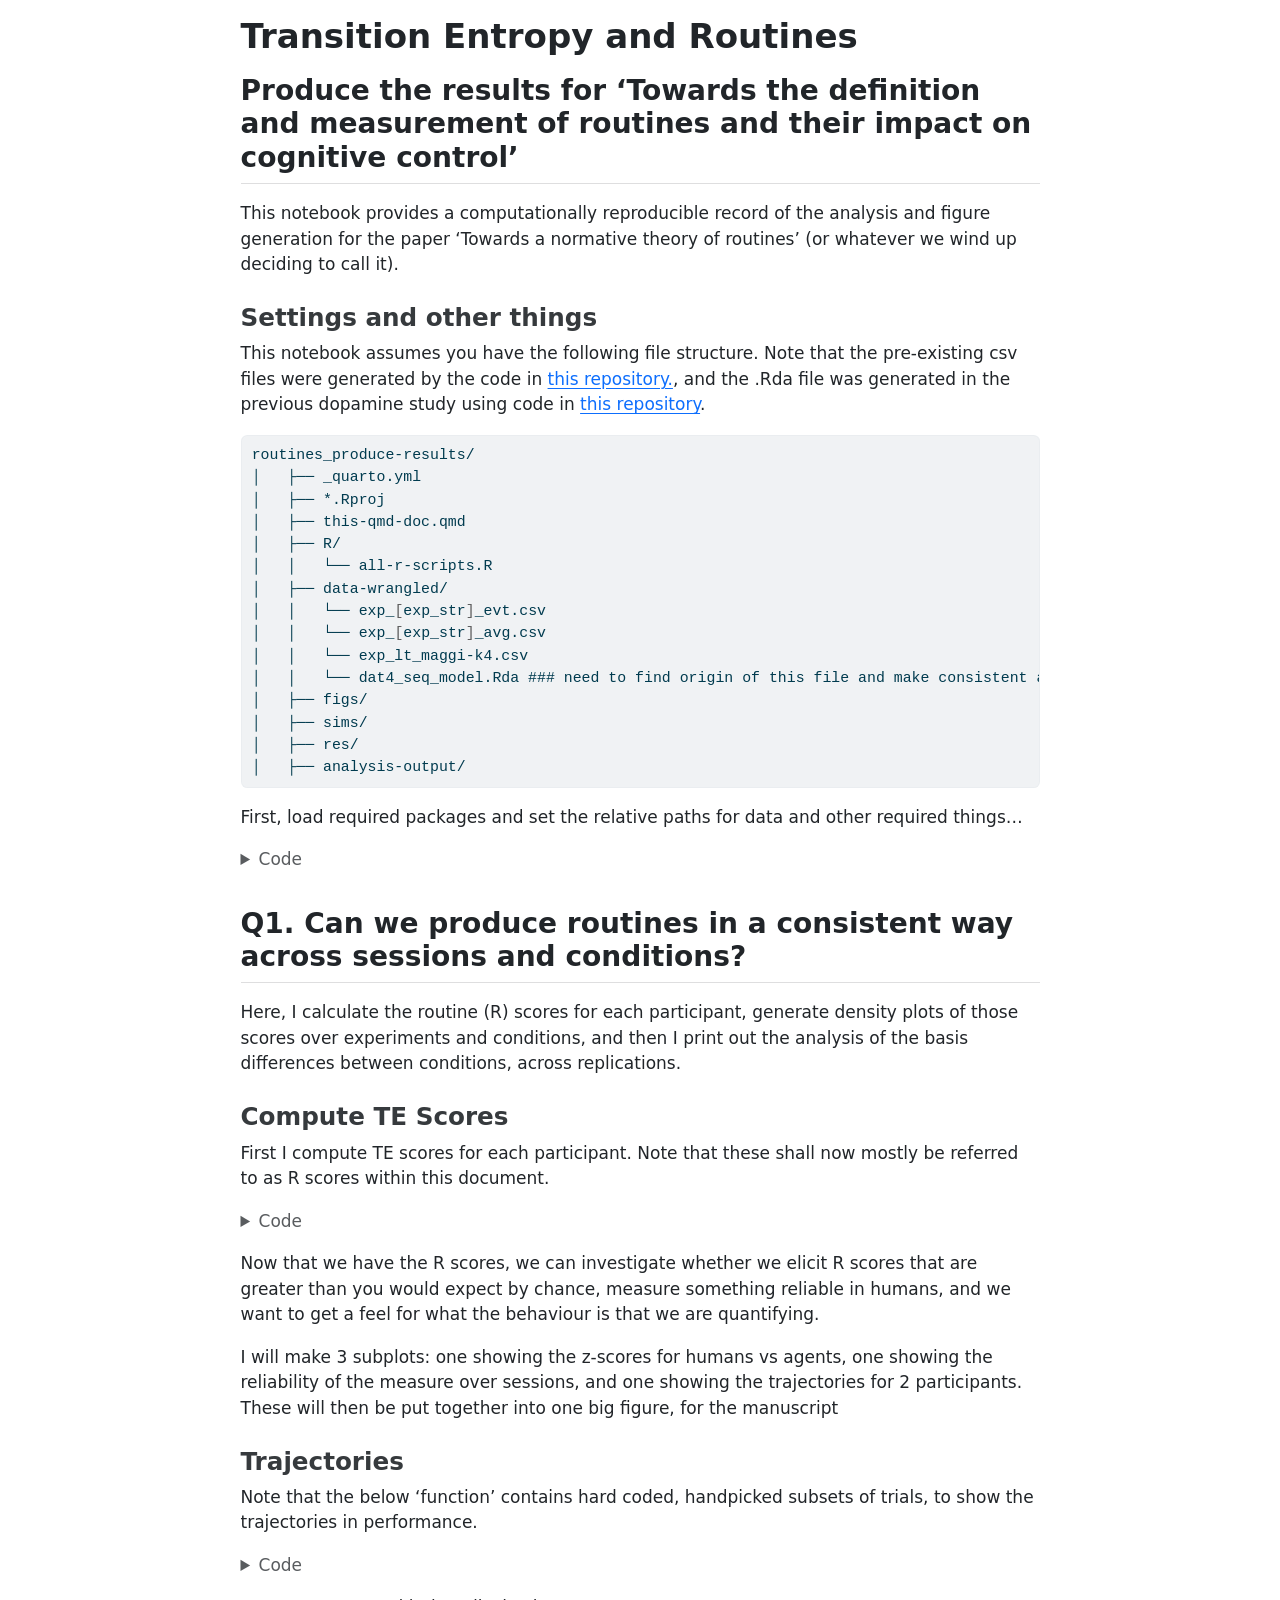
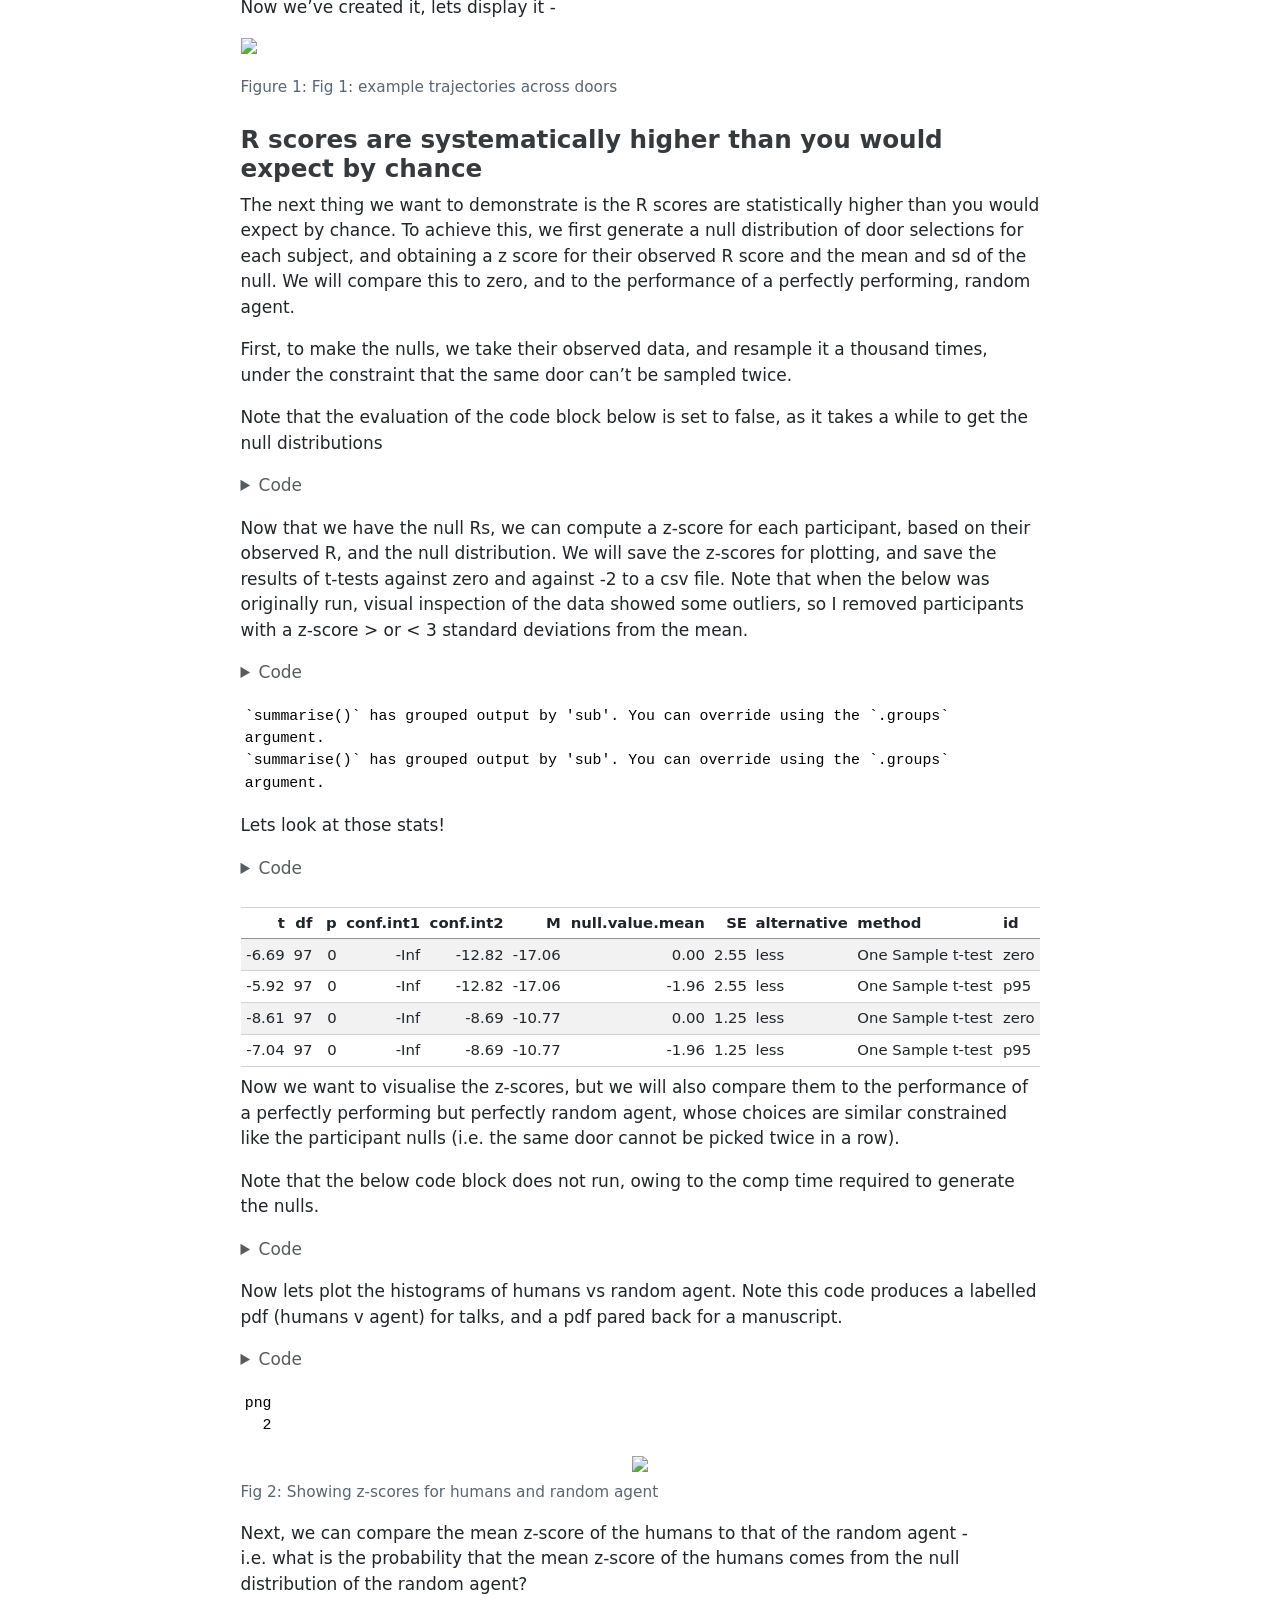
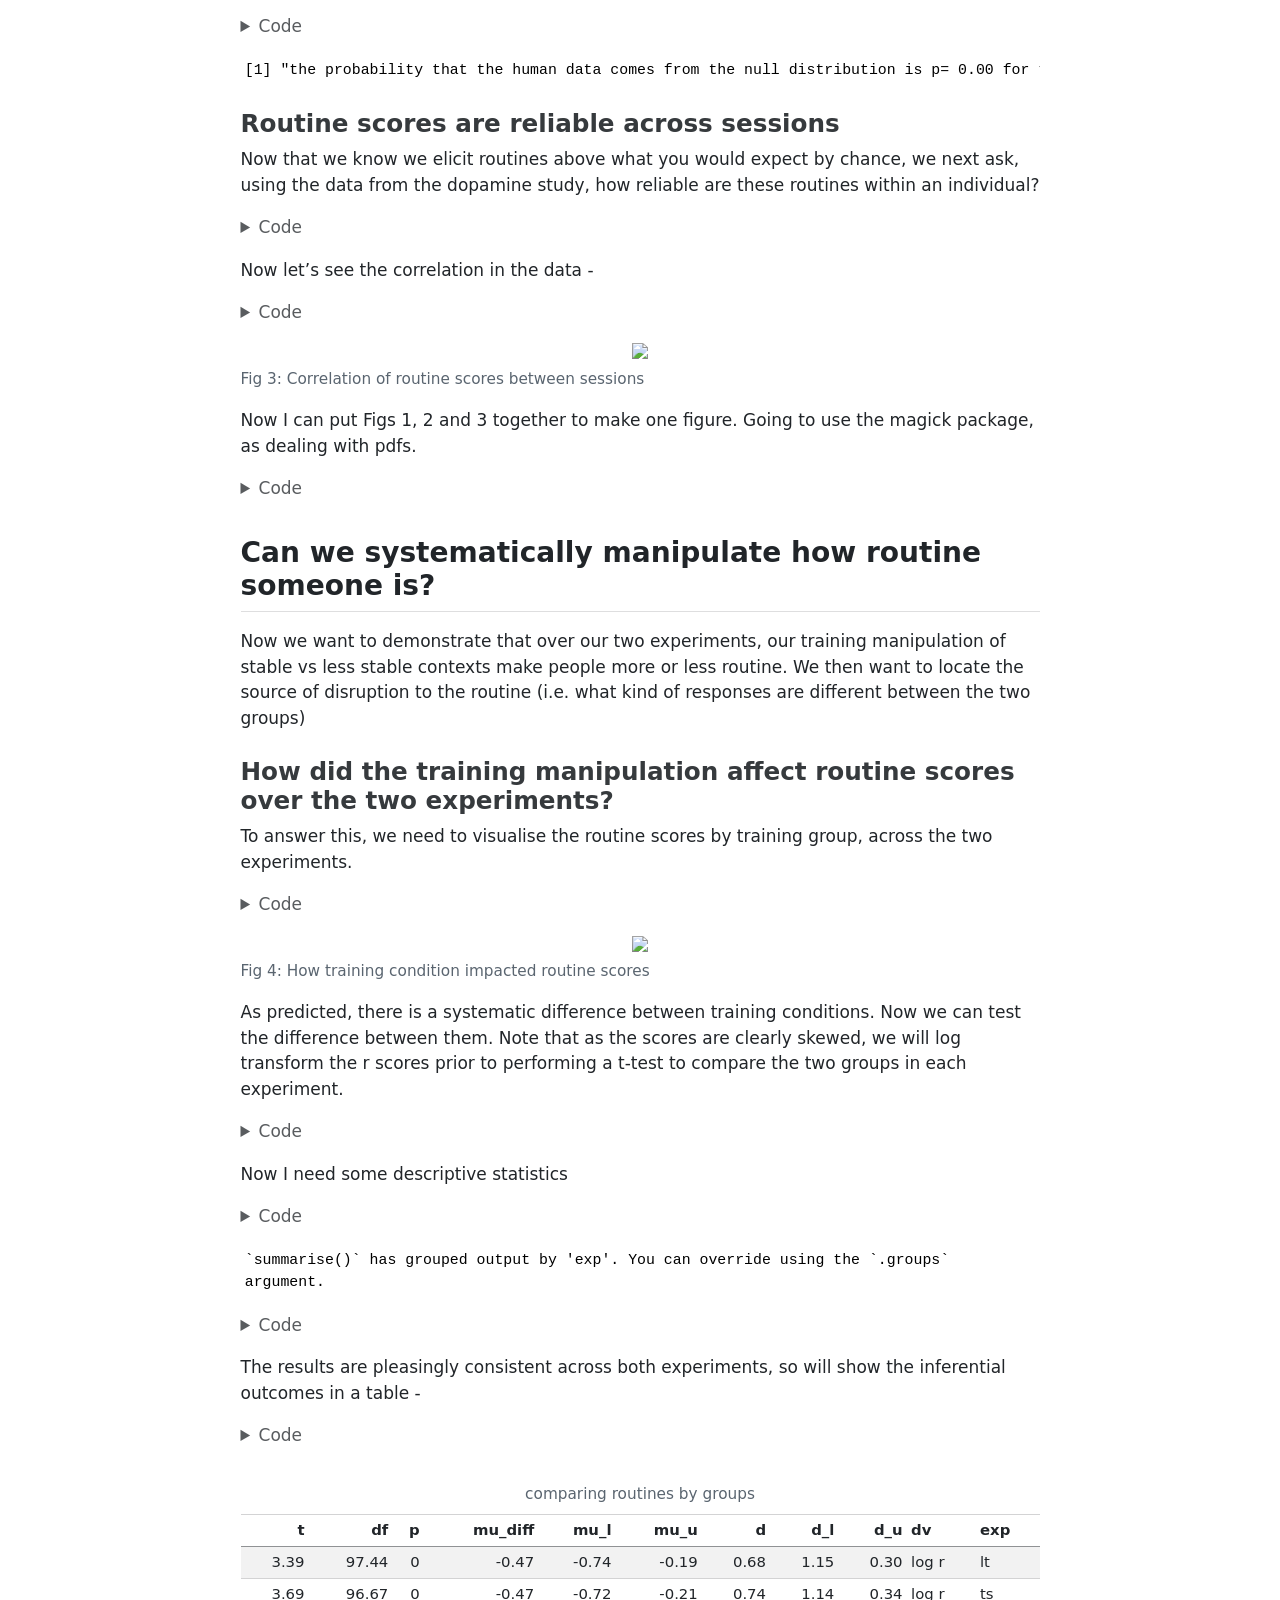
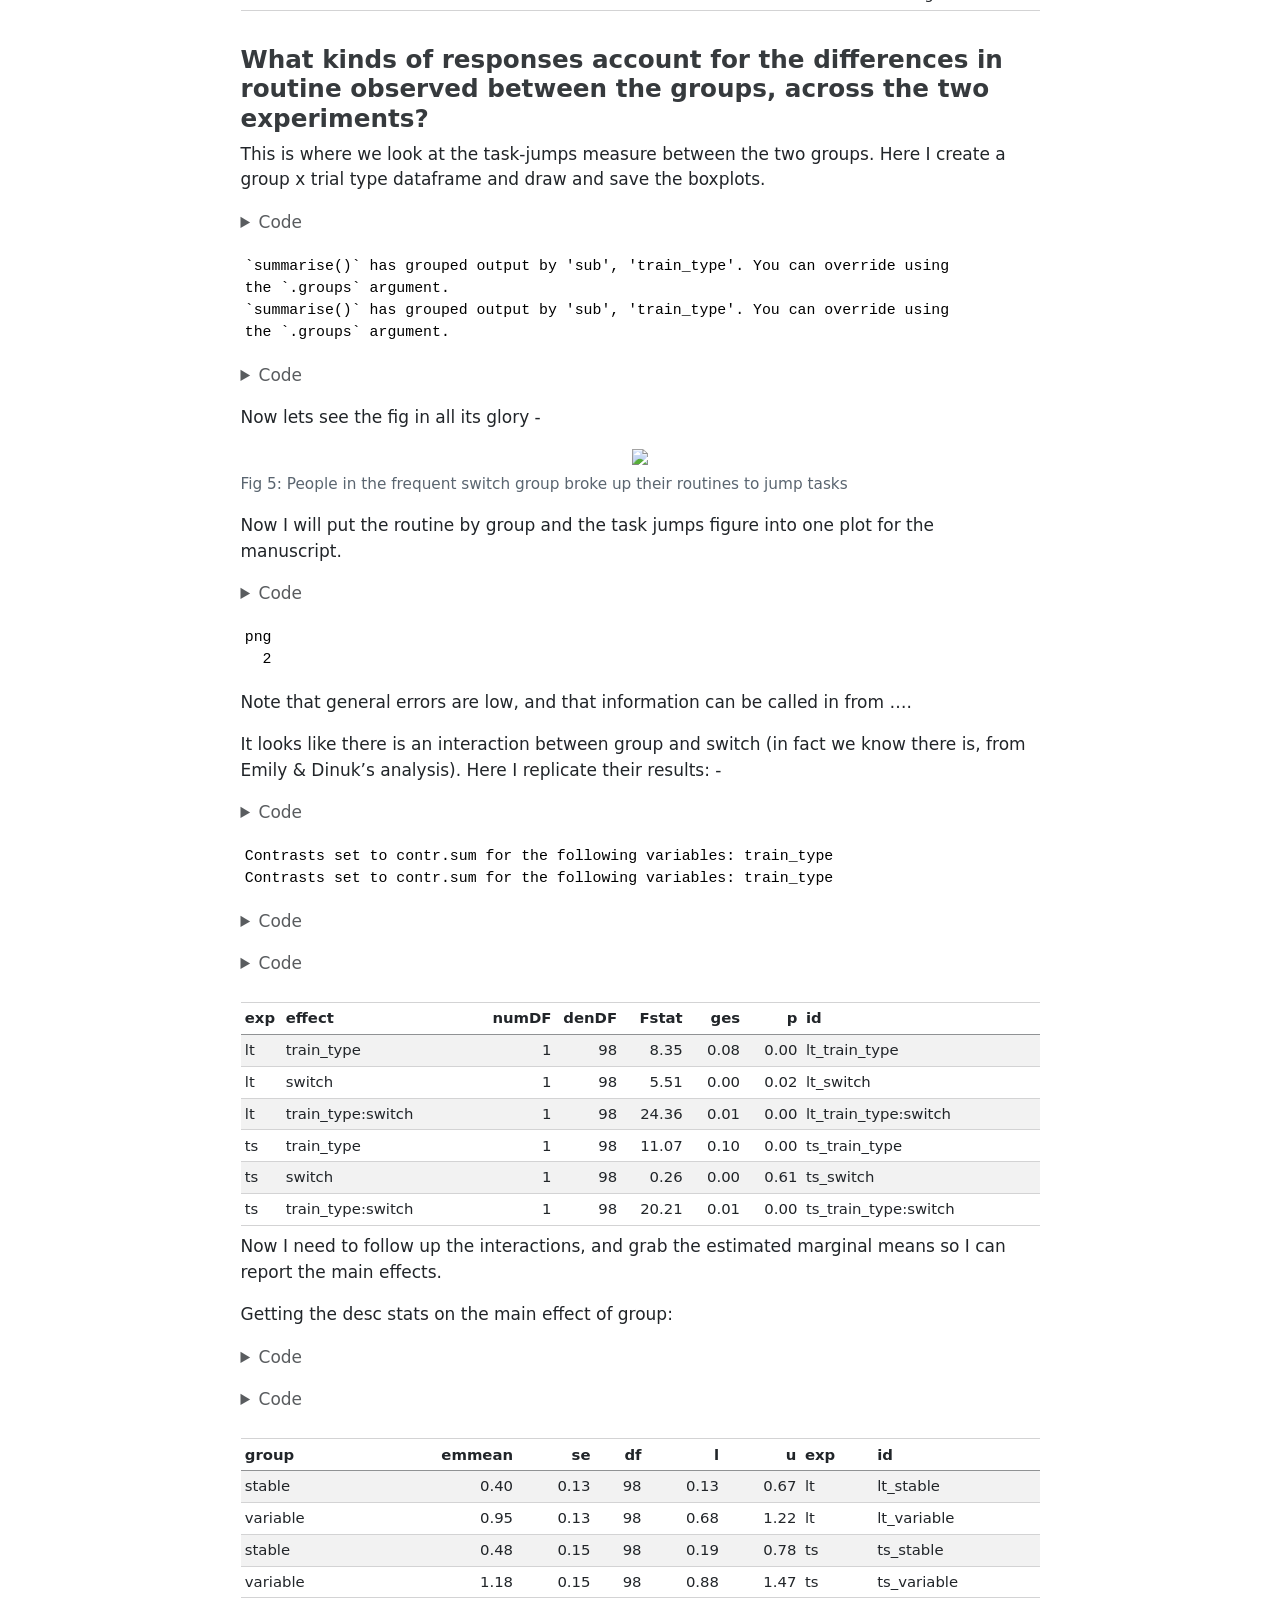
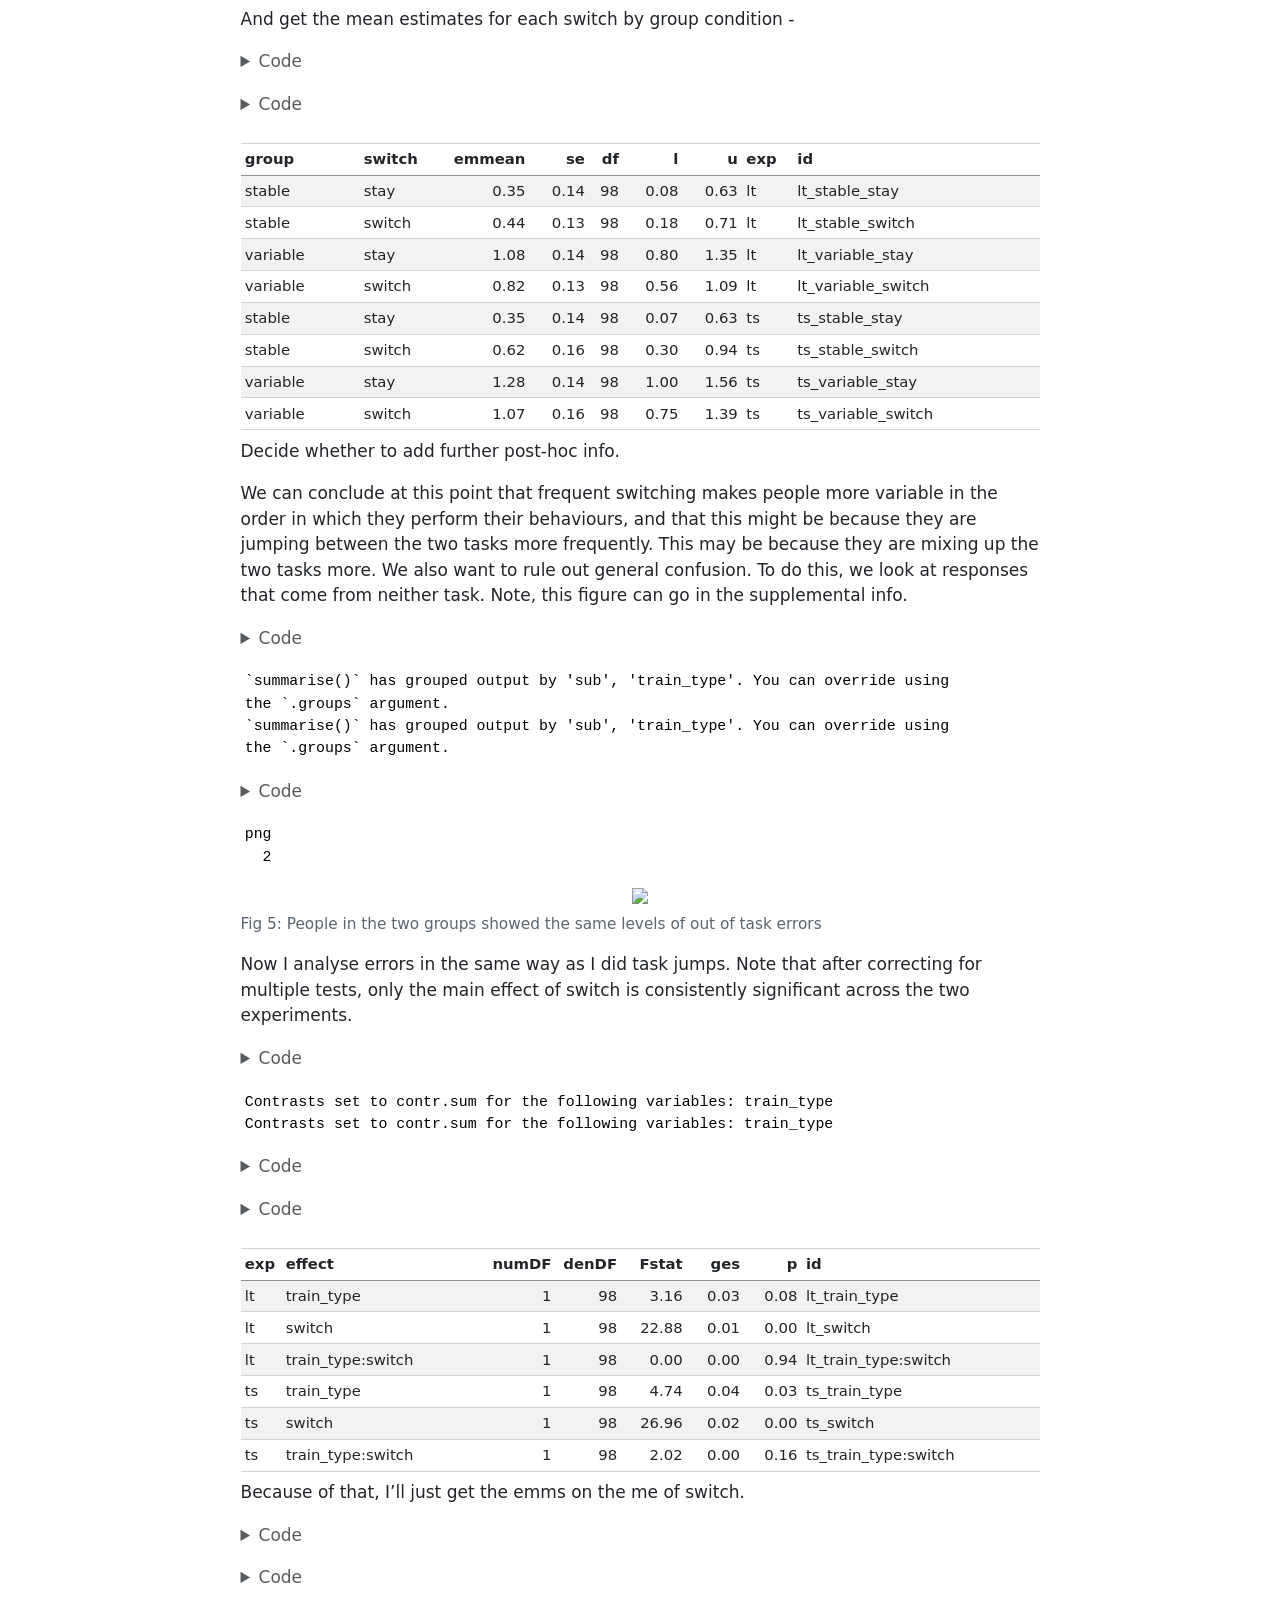
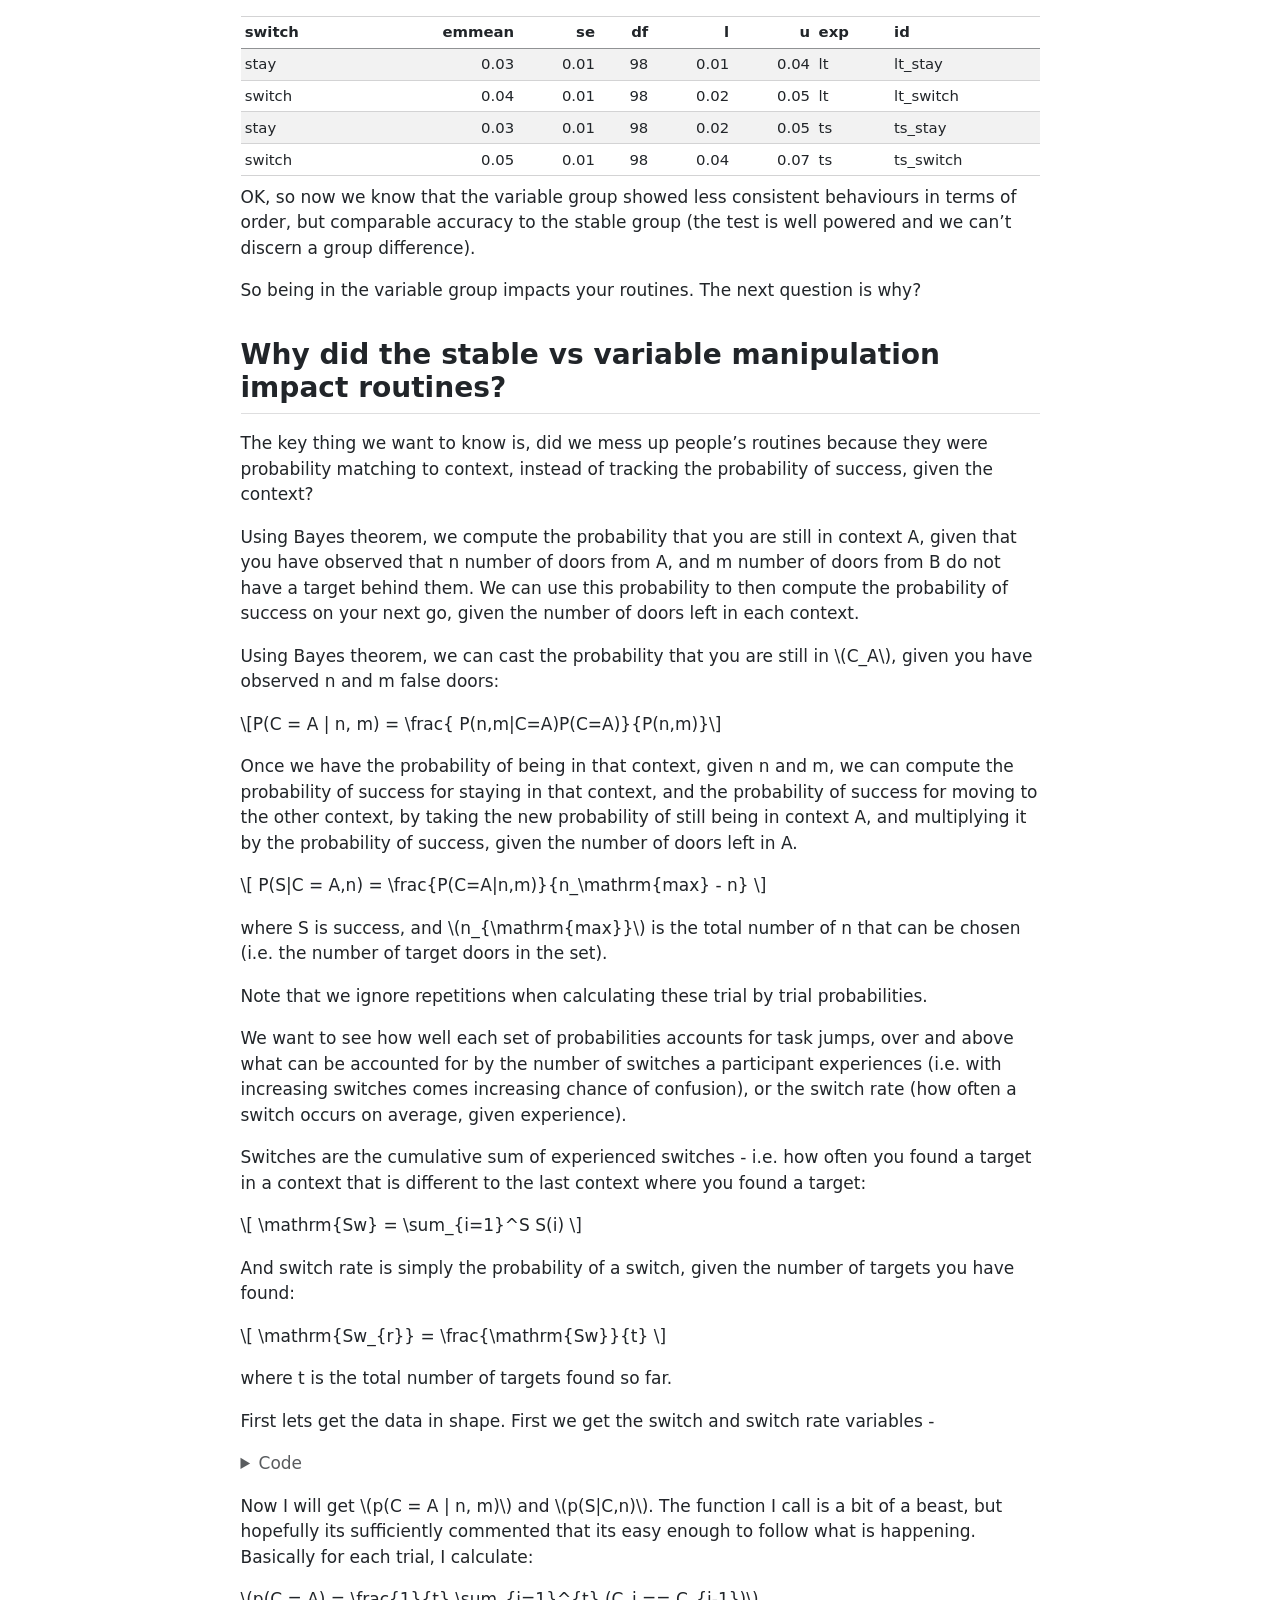
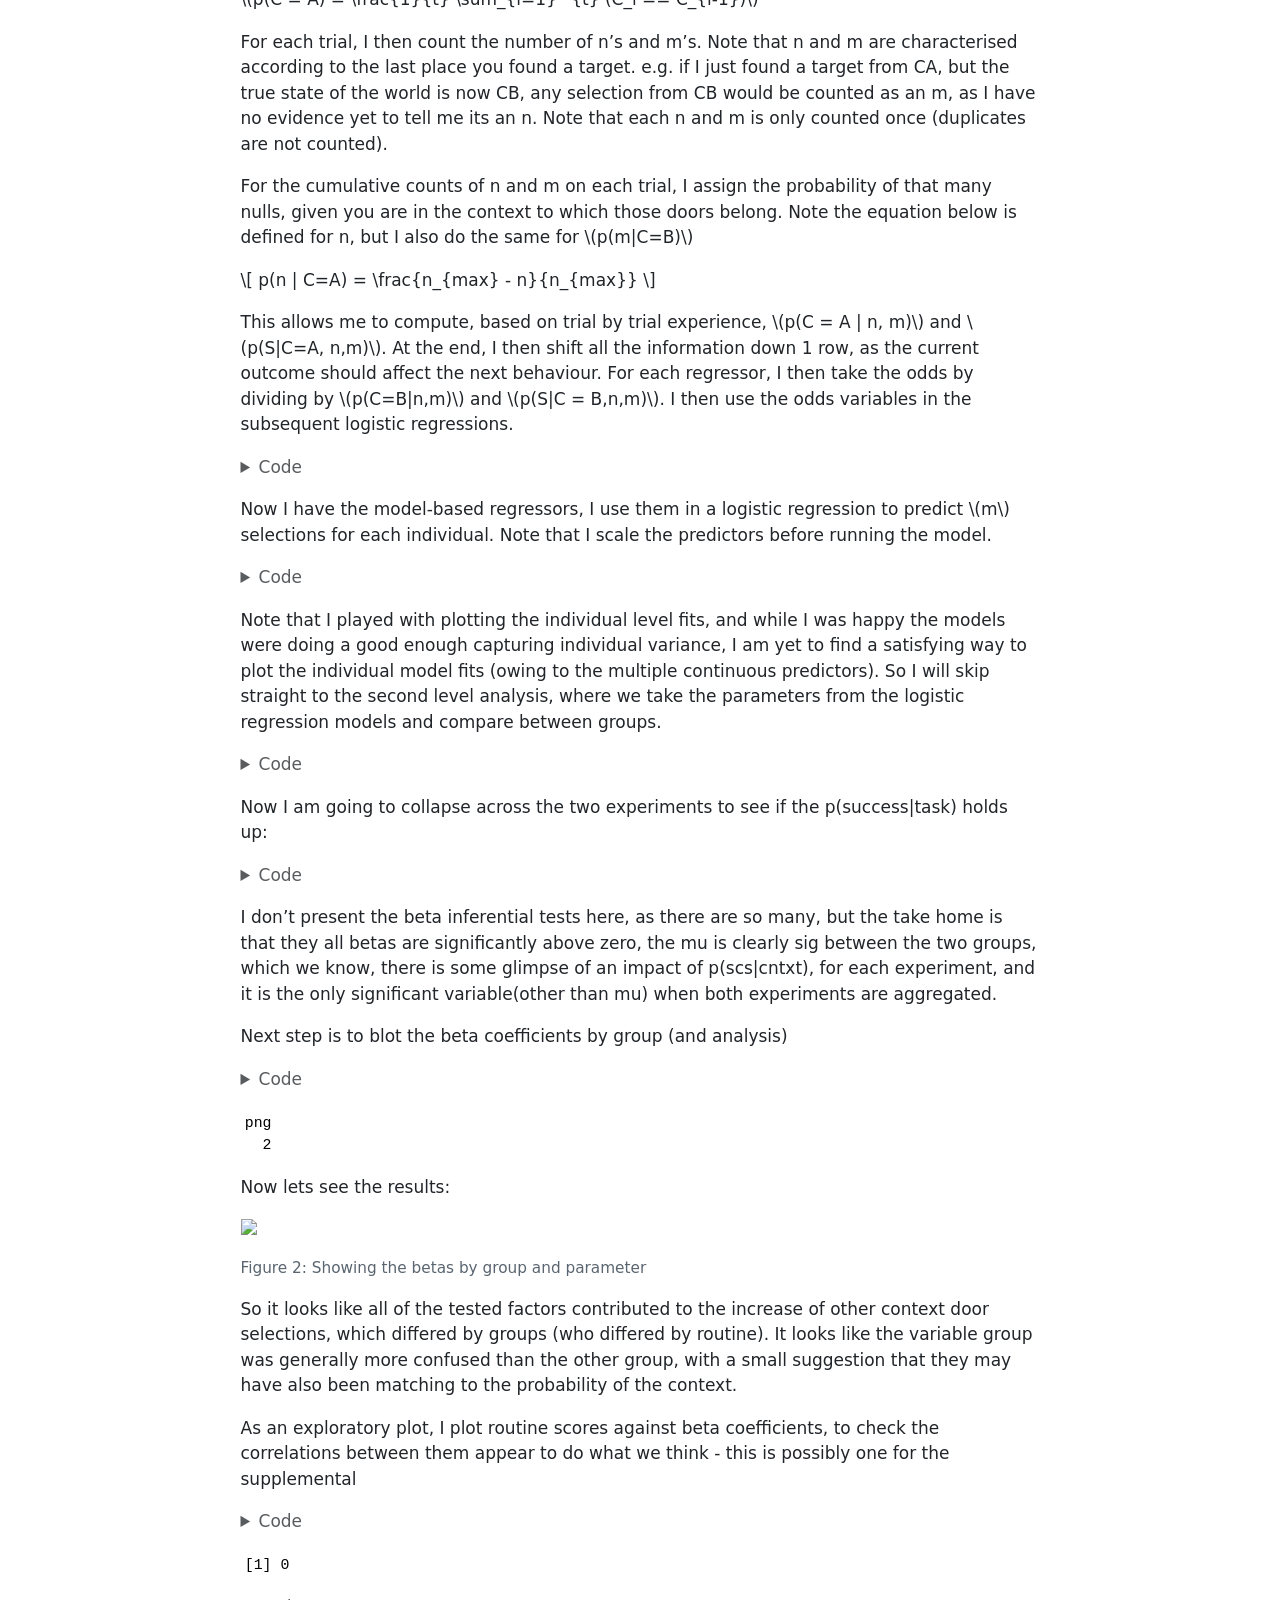
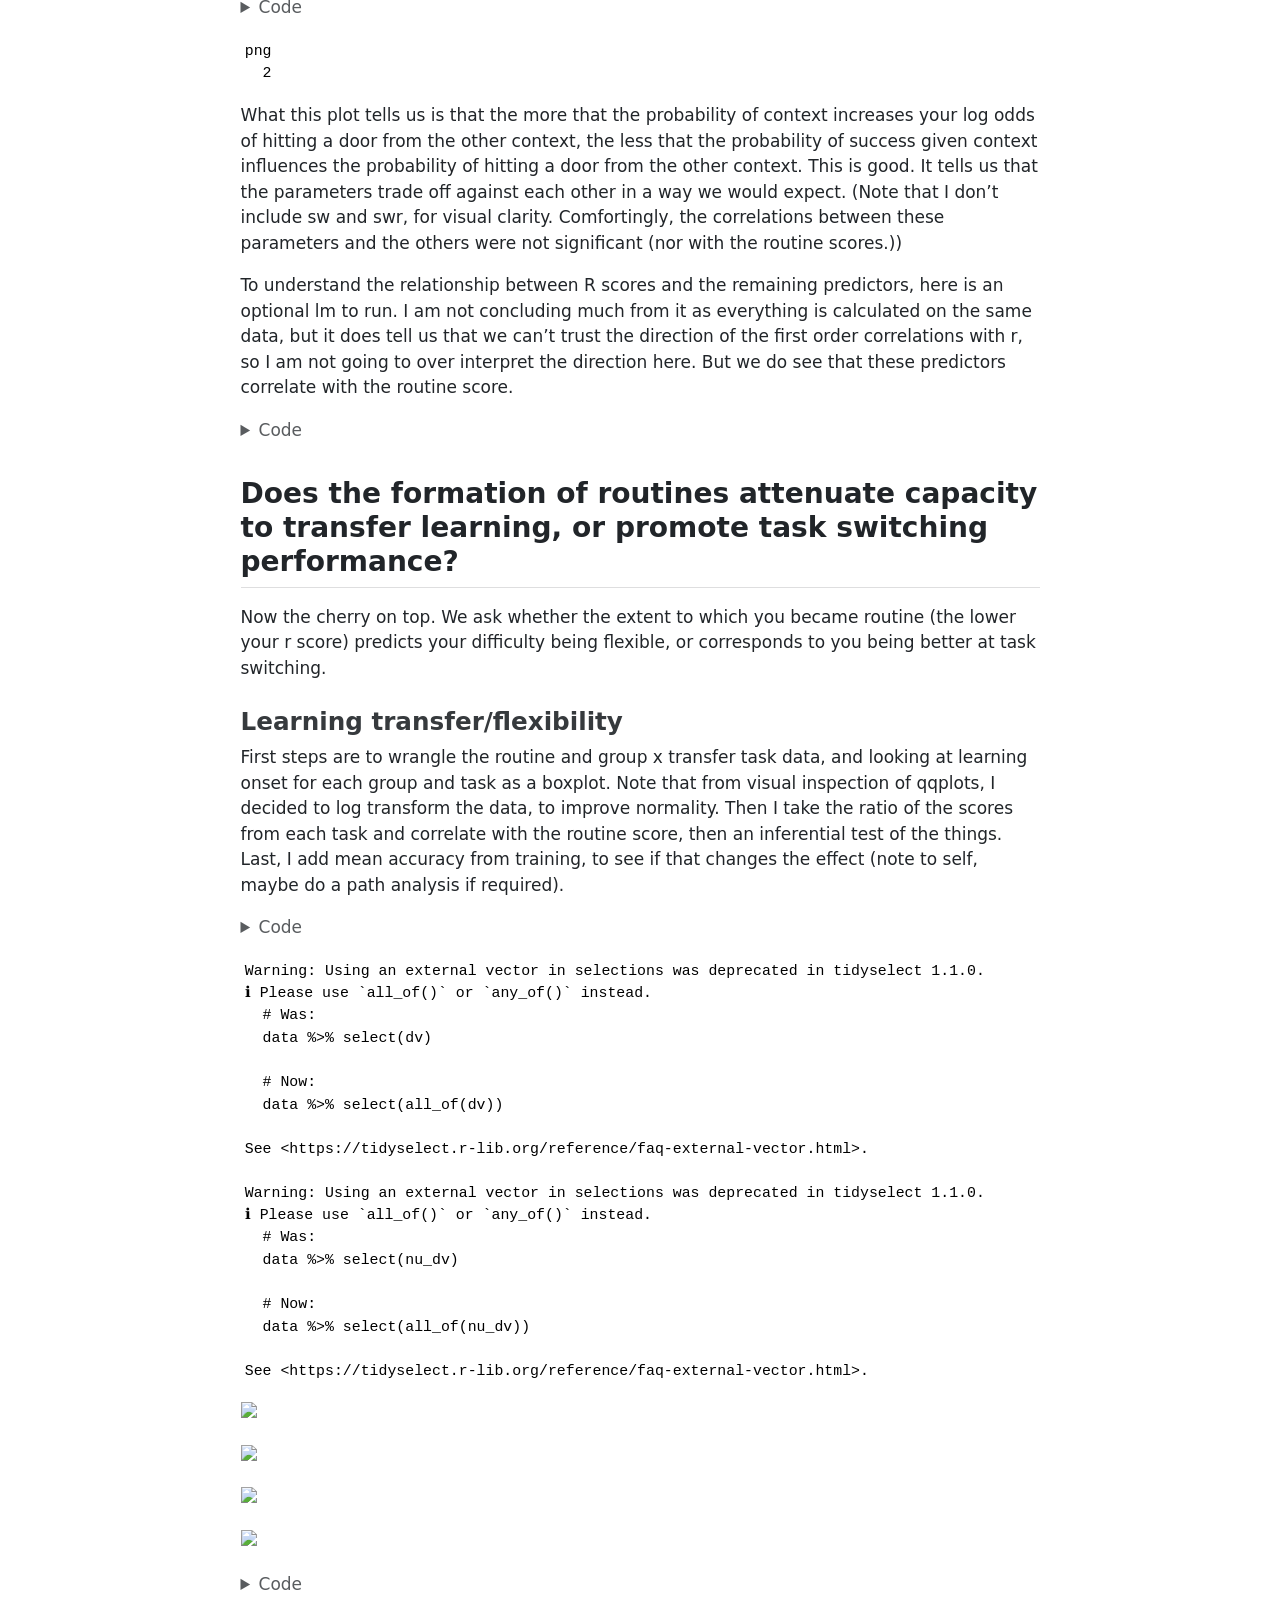
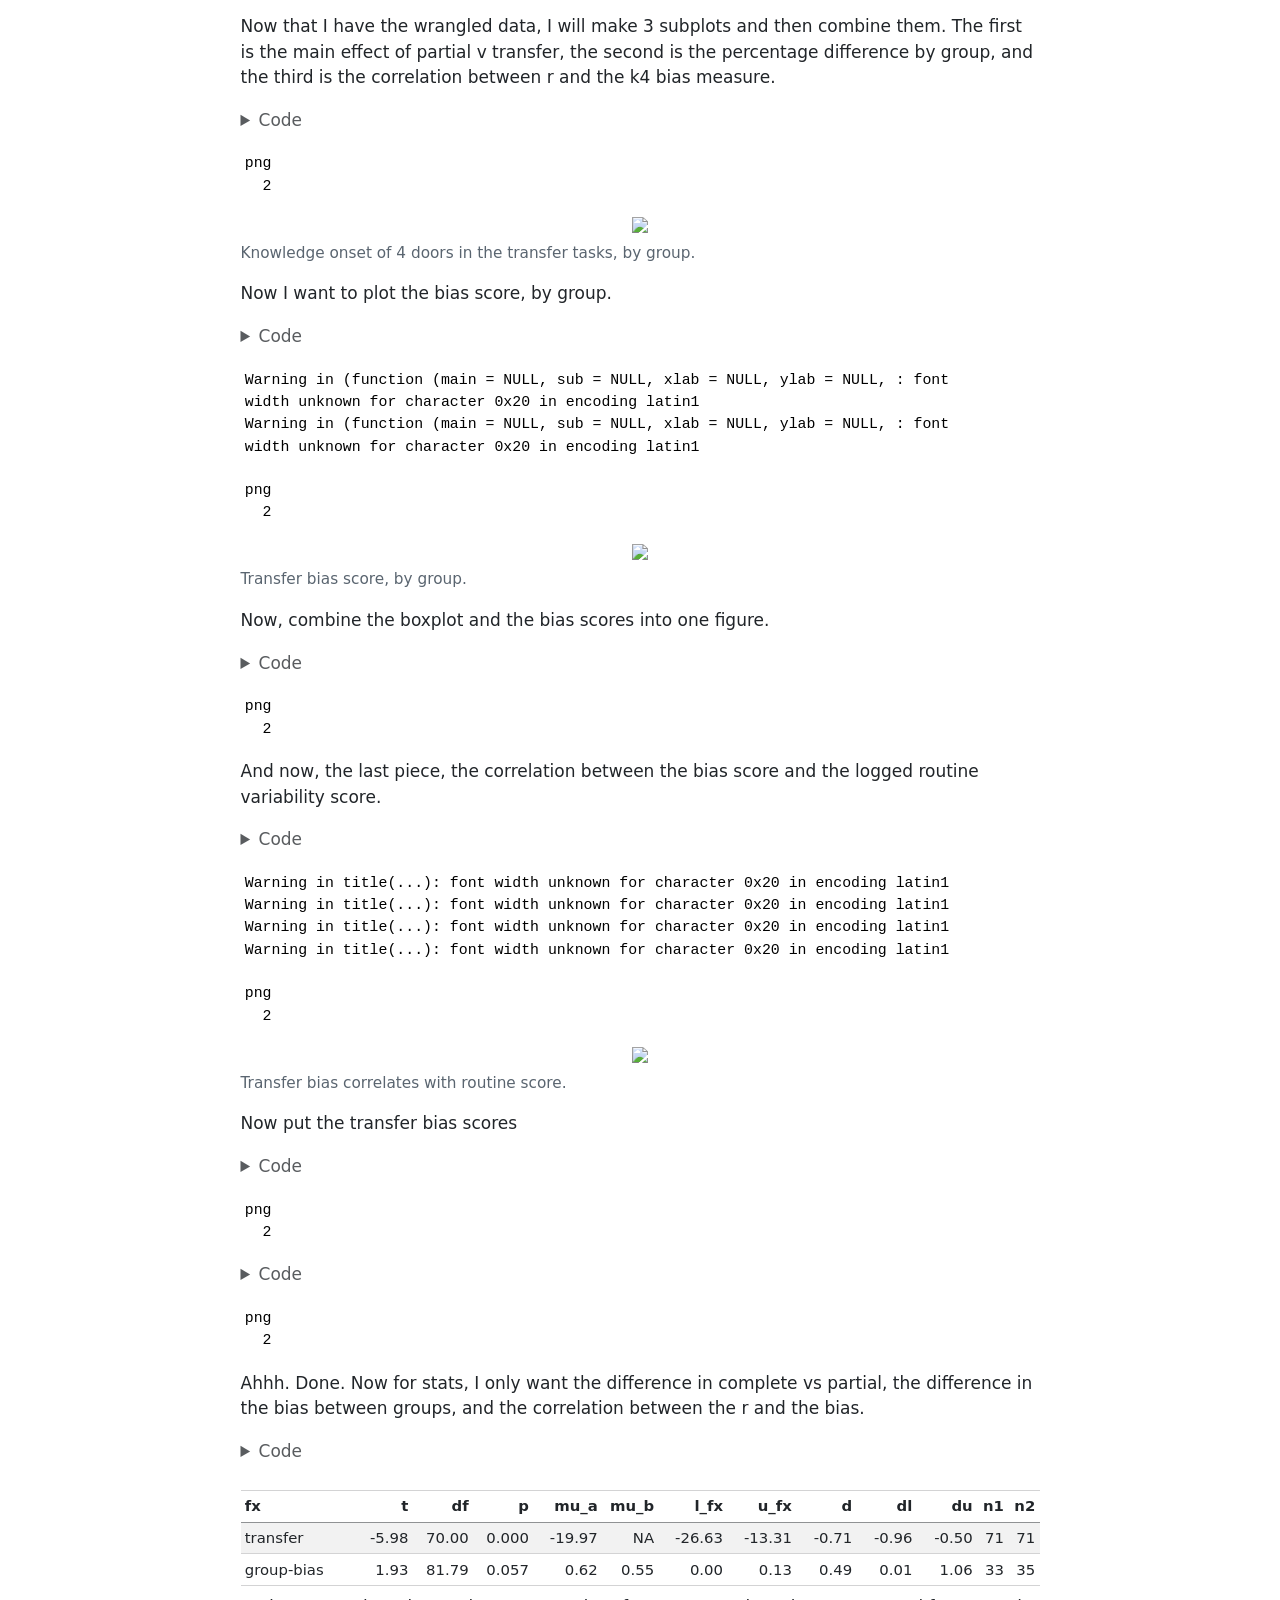
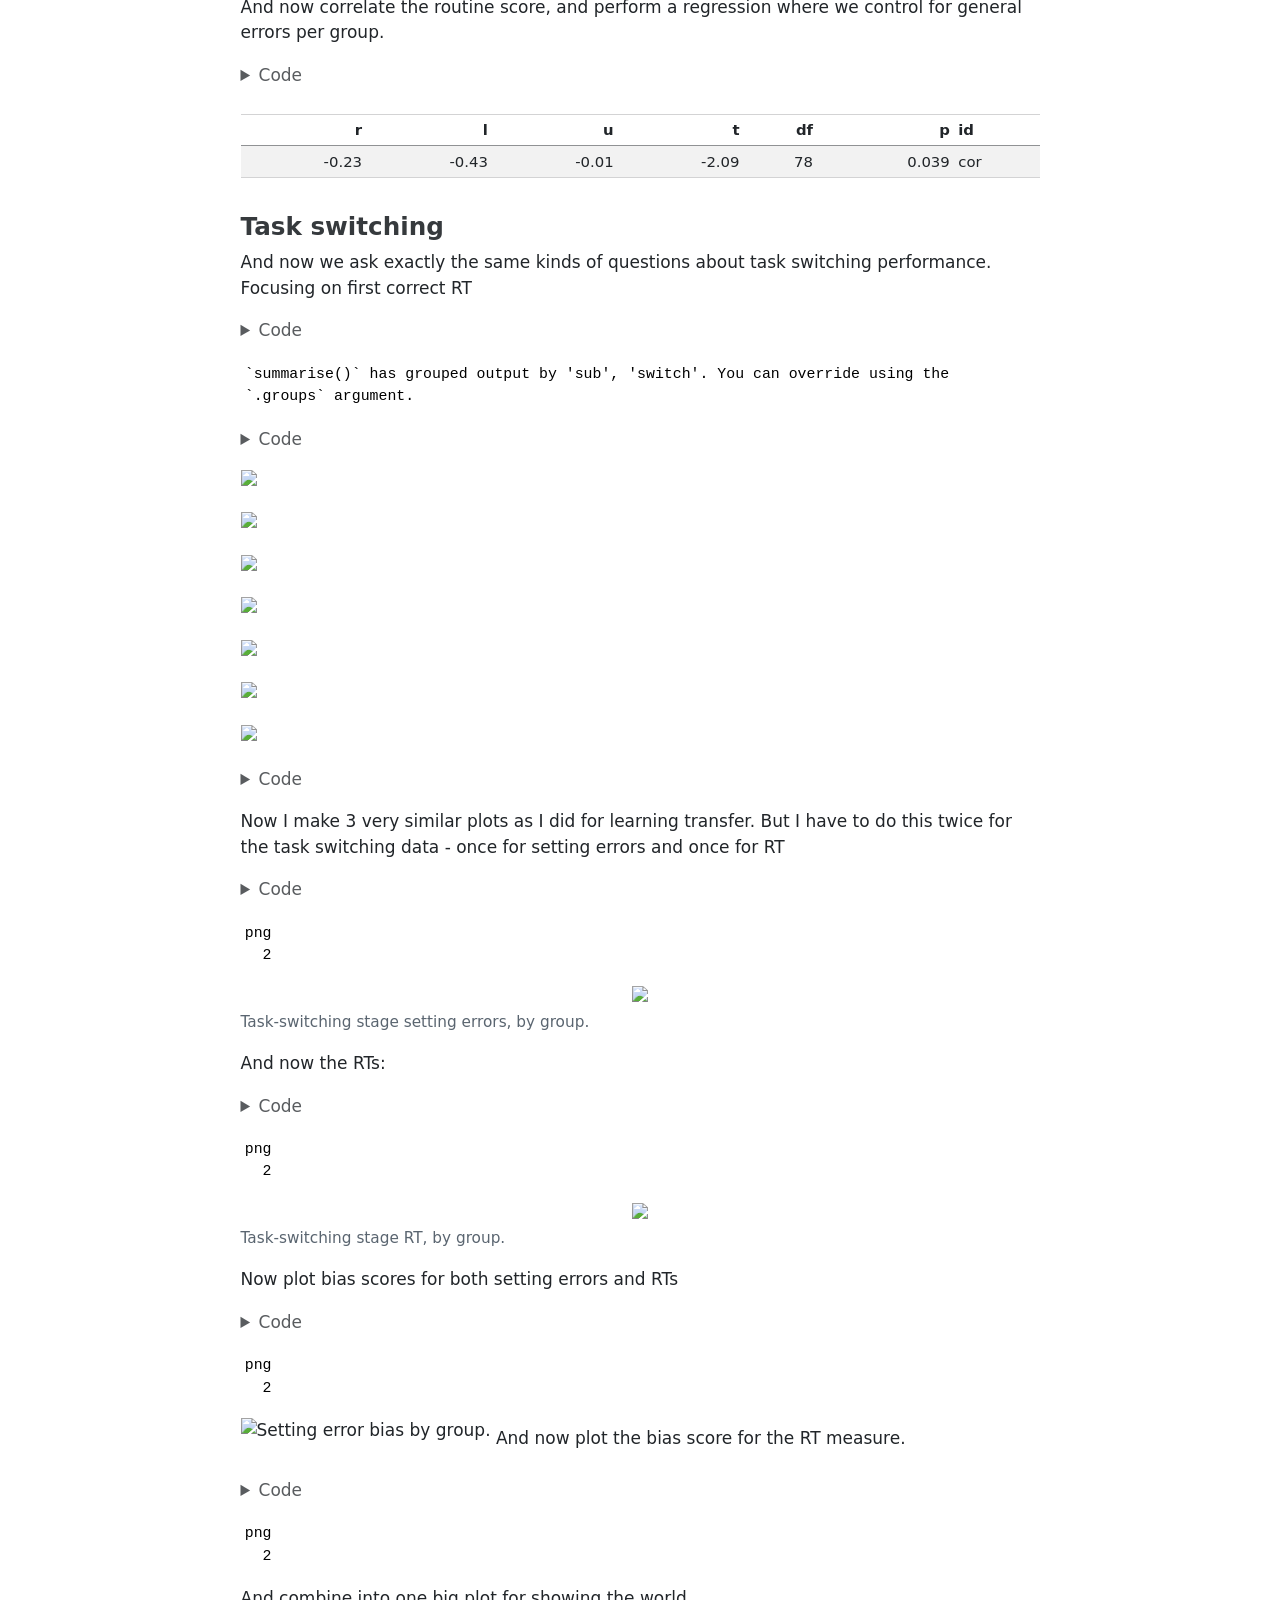
==== commit c3d367e5: "tidied up the second level beta coeffs plot" ====
--- a/index.html
+++ b/index.html
@@ -69,7 +69,7 @@
 <link href="routines_produce-results_files/libs/quarto-html/quarto-syntax-highlighting-7b89279ff1a6dce999919e0e67d4d9ec.css" rel="stylesheet" id="quarto-text-highlighting-styles">
 <script src="routines_produce-results_files/libs/bootstrap/bootstrap.min.js"></script>
 <link href="routines_produce-results_files/libs/bootstrap/bootstrap-icons.css" rel="stylesheet">
-<link href="routines_produce-results_files/libs/bootstrap/bootstrap-7b0691b93907452c4a02fea830c30431.min.css" rel="stylesheet" append-hash="true" id="quarto-bootstrap" data-mode="light">
+<link href="routines_produce-results_files/libs/bootstrap/bootstrap-a95f9c8818afdc76dd8bbea6f80b16e1.min.css" rel="stylesheet" append-hash="true" id="quarto-bootstrap" data-mode="light">
 
   <script src="https://cdnjs.cloudflare.com/polyfill/v3/polyfill.min.js?features=es6"></script>
   <script src="https://cdn.jsdelivr.net/npm/mathjax@3/es5/tex-chtml-full.js" type="text/javascript"></script>
@@ -688,8 +688,8 @@
 <td style="text-align: right;">-0.74</td>
 <td style="text-align: right;">-0.19</td>
 <td style="text-align: right;">0.68</td>
-<td style="text-align: right;">1.14</td>
-<td style="text-align: right;">0.28</td>
+<td style="text-align: right;">1.15</td>
+<td style="text-align: right;">0.30</td>
 <td style="text-align: left;">log r</td>
 <td style="text-align: left;">lt</td>
 </tr>
@@ -701,8 +701,8 @@
 <td style="text-align: right;">-0.72</td>
 <td style="text-align: right;">-0.21</td>
 <td style="text-align: right;">0.74</td>
-<td style="text-align: right;">1.15</td>
-<td style="text-align: right;">0.36</td>
+<td style="text-align: right;">1.14</td>
+<td style="text-align: right;">0.34</td>
 <td style="text-align: left;">log r</td>
 <td style="text-align: left;">ts</td>
 </tr>
@@ -907,8 +907,8 @@
 <td style="text-align: left;">train_type</td>
 <td style="text-align: right;">1</td>
 <td style="text-align: right;">98</td>
-<td style="text-align: right;">10.66</td>
-<td style="text-align: right;">0.09</td>
+<td style="text-align: right;">11.07</td>
+<td style="text-align: right;">0.10</td>
 <td style="text-align: right;">0.00</td>
 <td style="text-align: left;">ts_train_type</td>
 </tr>
@@ -917,9 +917,9 @@
 <td style="text-align: left;">switch</td>
 <td style="text-align: right;">1</td>
 <td style="text-align: right;">98</td>
-<td style="text-align: right;">1.26</td>
+<td style="text-align: right;">0.26</td>
 <td style="text-align: right;">0.00</td>
-<td style="text-align: right;">0.26</td>
+<td style="text-align: right;">0.61</td>
 <td style="text-align: left;">ts_switch</td>
 </tr>
 <tr class="even">
@@ -927,7 +927,7 @@
 <td style="text-align: left;">train_type:switch</td>
 <td style="text-align: right;">1</td>
 <td style="text-align: right;">98</td>
-<td style="text-align: right;">16.54</td>
+<td style="text-align: right;">20.21</td>
 <td style="text-align: right;">0.01</td>
 <td style="text-align: right;">0.00</td>
 <td style="text-align: left;">ts_train_type:switch</td>
@@ -996,21 +996,21 @@
 </tr>
 <tr class="odd">
 <td style="text-align: left;">stable</td>
-<td style="text-align: right;">0.46</td>
+<td style="text-align: right;">0.48</td>
 <td style="text-align: right;">0.15</td>
 <td style="text-align: right;">98</td>
-<td style="text-align: right;">0.17</td>
-<td style="text-align: right;">0.76</td>
+<td style="text-align: right;">0.19</td>
+<td style="text-align: right;">0.78</td>
 <td style="text-align: left;">ts</td>
 <td style="text-align: left;">ts_stable</td>
 </tr>
 <tr class="even">
 <td style="text-align: left;">variable</td>
-<td style="text-align: right;">1.14</td>
+<td style="text-align: right;">1.18</td>
 <td style="text-align: right;">0.15</td>
 <td style="text-align: right;">98</td>
-<td style="text-align: right;">0.85</td>
-<td style="text-align: right;">1.43</td>
+<td style="text-align: right;">0.88</td>
+<td style="text-align: right;">1.47</td>
 <td style="text-align: left;">ts</td>
 <td style="text-align: left;">ts_variable</td>
 </tr>
@@ -1115,44 +1115,44 @@
 <tr class="odd">
 <td style="text-align: left;">stable</td>
 <td style="text-align: left;">stay</td>
-<td style="text-align: right;">0.33</td>
+<td style="text-align: right;">0.35</td>
 <td style="text-align: right;">0.14</td>
 <td style="text-align: right;">98</td>
-<td style="text-align: right;">0.05</td>
-<td style="text-align: right;">0.61</td>
+<td style="text-align: right;">0.07</td>
+<td style="text-align: right;">0.63</td>
 <td style="text-align: left;">ts</td>
 <td style="text-align: left;">ts_stable_stay</td>
 </tr>
 <tr class="even">
 <td style="text-align: left;">stable</td>
 <td style="text-align: left;">switch</td>
-<td style="text-align: right;">0.60</td>
+<td style="text-align: right;">0.62</td>
 <td style="text-align: right;">0.16</td>
 <td style="text-align: right;">98</td>
-<td style="text-align: right;">0.28</td>
-<td style="text-align: right;">0.92</td>
+<td style="text-align: right;">0.30</td>
+<td style="text-align: right;">0.94</td>
 <td style="text-align: left;">ts</td>
 <td style="text-align: left;">ts_stable_switch</td>
 </tr>
 <tr class="odd">
 <td style="text-align: left;">variable</td>
 <td style="text-align: left;">stay</td>
-<td style="text-align: right;">1.22</td>
+<td style="text-align: right;">1.28</td>
 <td style="text-align: right;">0.14</td>
 <td style="text-align: right;">98</td>
-<td style="text-align: right;">0.94</td>
-<td style="text-align: right;">1.50</td>
+<td style="text-align: right;">1.00</td>
+<td style="text-align: right;">1.56</td>
 <td style="text-align: left;">ts</td>
 <td style="text-align: left;">ts_variable_stay</td>
 </tr>
 <tr class="even">
 <td style="text-align: left;">variable</td>
 <td style="text-align: left;">switch</td>
-<td style="text-align: right;">1.06</td>
+<td style="text-align: right;">1.07</td>
 <td style="text-align: right;">0.16</td>
 <td style="text-align: right;">98</td>
 <td style="text-align: right;">0.75</td>
-<td style="text-align: right;">1.38</td>
+<td style="text-align: right;">1.39</td>
 <td style="text-align: left;">ts</td>
 <td style="text-align: left;">ts_variable_switch</td>
 </tr>
@@ -1313,7 +1313,7 @@
 <td style="text-align: left;">train_type</td>
 <td style="text-align: right;">1</td>
 <td style="text-align: right;">98</td>
-<td style="text-align: right;">4.64</td>
+<td style="text-align: right;">4.74</td>
 <td style="text-align: right;">0.04</td>
 <td style="text-align: right;">0.03</td>
 <td style="text-align: left;">ts_train_type</td>
@@ -1323,7 +1323,7 @@
 <td style="text-align: left;">switch</td>
 <td style="text-align: right;">1</td>
 <td style="text-align: right;">98</td>
-<td style="text-align: right;">27.40</td>
+<td style="text-align: right;">26.96</td>
 <td style="text-align: right;">0.02</td>
 <td style="text-align: right;">0.00</td>
 <td style="text-align: left;">ts_switch</td>
@@ -1333,9 +1333,9 @@
 <td style="text-align: left;">train_type:switch</td>
 <td style="text-align: right;">1</td>
 <td style="text-align: right;">98</td>
-<td style="text-align: right;">1.53</td>
+<td style="text-align: right;">2.02</td>
 <td style="text-align: right;">0.00</td>
-<td style="text-align: right;">0.22</td>
+<td style="text-align: right;">0.16</td>
 <td style="text-align: left;">ts_train_type:switch</td>
 </tr>
 </tbody>
@@ -1406,7 +1406,7 @@
 <td style="text-align: right;">0.01</td>
 <td style="text-align: right;">98</td>
 <td style="text-align: right;">0.02</td>
-<td style="text-align: right;">0.04</td>
+<td style="text-align: right;">0.05</td>
 <td style="text-align: left;">ts</td>
 <td style="text-align: left;">ts_stay</td>
 </tr>
@@ -2000,8 +2000,8 @@
 <td style="text-align: right;">-26.63</td>
 <td style="text-align: right;">-13.31</td>
 <td style="text-align: right;">-0.71</td>
-<td style="text-align: right;">-0.97</td>
-<td style="text-align: right;">-0.49</td>
+<td style="text-align: right;">-0.96</td>
+<td style="text-align: right;">-0.50</td>
 <td style="text-align: right;">71</td>
 <td style="text-align: right;">71</td>
 </tr>
@@ -2015,8 +2015,8 @@
 <td style="text-align: right;">0.00</td>
 <td style="text-align: right;">0.13</td>
 <td style="text-align: right;">0.49</td>
-<td style="text-align: right;">0.00</td>
-<td style="text-align: right;">1.05</td>
+<td style="text-align: right;">0.01</td>
+<td style="text-align: right;">1.06</td>
 <td style="text-align: right;">33</td>
 <td style="text-align: right;">35</td>
 </tr>
@@ -2069,14 +2069,6 @@
 </table>
 </div>
 </div>
-<p>Now I print out the results of the control analysis</p>
-<div class="cell">
-<details class="code-fold">
-<summary>Code</summary>
-<div class="code-copy-outer-scaffold"><div class="sourceCode cell-code" id="cb78"><pre class="sourceCode r code-with-copy"><code class="sourceCode r"><span id="cb78-1"><a href="#cb78-1" aria-hidden="true" tabindex="-1"></a><span class="co"># lm controlling for accuracy</span></span>
-<span id="cb78-2"><a href="#cb78-2" aria-hidden="true" tabindex="-1"></a>r_bias_cor_cntrl <span class="ot">=</span> <span class="fu">summary</span>(<span class="fu">lm</span>(k4_flt <span class="sc">~</span> log_r_flt <span class="sc">+</span> general_errors, <span class="at">data=</span>onset_dat))</span></code></pre></div><button title="Copy to Clipboard" class="code-copy-button"><i class="bi"></i></button></div>
-</details>
-</div>
 </section>
 <section id="task-switching" class="level3">
 <h3 class="anchored" data-anchor-id="task-switching">Task switching</h3>
@@ -2084,20 +2076,20 @@
 <div class="cell">
 <details class="code-fold">
 <summary>Code</summary>
-<div class="code-copy-outer-scaffold"><div class="sourceCode cell-code" id="cb79"><pre class="sourceCode r code-with-copy"><code class="sourceCode r"><span id="cb79-1"><a href="#cb79-1" aria-hidden="true" tabindex="-1"></a><span class="co"># wrangle data</span></span>
-<span id="cb79-2"><a href="#cb79-2" aria-hidden="true" tabindex="-1"></a>r_dat <span class="ot">&lt;-</span> <span class="fu">read.csv</span>(<span class="fu">paste</span>(data_path, <span class="st">'exp_ts_rscore.csv'</span>, <span class="at">sep=</span><span class="st">''</span>))</span>
-<span id="cb79-3"><a href="#cb79-3" aria-hidden="true" tabindex="-1"></a>ts_dat <span class="ot">&lt;-</span> <span class="fu">read.csv</span>(<span class="fu">paste</span>(data_path, <span class="st">'exp_ts_avg.csv'</span>, <span class="at">sep=</span><span class="st">''</span>)) <span class="sc">%&gt;%</span> </span>
-<span id="cb79-4"><a href="#cb79-4" aria-hidden="true" tabindex="-1"></a>  <span class="fu">filter</span>(ses<span class="sc">==</span><span class="dv">3</span>) <span class="sc">%&gt;%</span></span>
-<span id="cb79-5"><a href="#cb79-5" aria-hidden="true" tabindex="-1"></a>  <span class="fu">select</span>(sub, context, <span class="cf">switch</span>, train_type, setting_errors,</span>
-<span id="cb79-6"><a href="#cb79-6" aria-hidden="true" tabindex="-1"></a>         rt_correct, accuracy, general_errors) <span class="sc">%&gt;%</span> </span>
-<span id="cb79-7"><a href="#cb79-7" aria-hidden="true" tabindex="-1"></a>  <span class="fu">group_by</span>(sub, <span class="cf">switch</span>, train_type) <span class="sc">%&gt;%</span></span>
-<span id="cb79-8"><a href="#cb79-8" aria-hidden="true" tabindex="-1"></a>  <span class="fu">summarise</span>(<span class="at">se=</span><span class="fu">mean</span>(setting_errors),</span>
-<span id="cb79-9"><a href="#cb79-9" aria-hidden="true" tabindex="-1"></a>            <span class="at">rt=</span><span class="fu">mean</span>(rt_correct),</span>
-<span id="cb79-10"><a href="#cb79-10" aria-hidden="true" tabindex="-1"></a>            <span class="at">acc=</span><span class="fu">mean</span>(accuracy),</span>
-<span id="cb79-11"><a href="#cb79-11" aria-hidden="true" tabindex="-1"></a>            <span class="at">ge=</span><span class="fu">mean</span>(general_errors)) <span class="sc">%&gt;%</span></span>
-<span id="cb79-12"><a href="#cb79-12" aria-hidden="true" tabindex="-1"></a>  <span class="fu">ungroup</span>() <span class="sc">%&gt;%</span></span>
-<span id="cb79-13"><a href="#cb79-13" aria-hidden="true" tabindex="-1"></a>  <span class="fu">mutate</span>(<span class="at">train_type=</span><span class="fu">recode</span>(train_type, <span class="st">`</span><span class="at">1</span><span class="st">`</span> <span class="ot">=</span> <span class="st">'stable'</span>, <span class="st">`</span><span class="at">2</span><span class="st">`</span> <span class="ot">=</span> <span class="st">'variable'</span>),</span>
-<span id="cb79-14"><a href="#cb79-14" aria-hidden="true" tabindex="-1"></a>         <span class="at">switch=</span><span class="fu">recode</span>(<span class="cf">switch</span>, <span class="st">`</span><span class="at">0</span><span class="st">`</span> <span class="ot">=</span> <span class="st">'stay'</span>, <span class="st">`</span><span class="at">1</span><span class="st">`</span> <span class="ot">=</span> <span class="st">'switch'</span>))</span></code></pre></div><button title="Copy to Clipboard" class="code-copy-button"><i class="bi"></i></button></div>
+<div class="code-copy-outer-scaffold"><div class="sourceCode cell-code" id="cb78"><pre class="sourceCode r code-with-copy"><code class="sourceCode r"><span id="cb78-1"><a href="#cb78-1" aria-hidden="true" tabindex="-1"></a><span class="co"># wrangle data</span></span>
+<span id="cb78-2"><a href="#cb78-2" aria-hidden="true" tabindex="-1"></a>r_dat <span class="ot">&lt;-</span> <span class="fu">read.csv</span>(<span class="fu">paste</span>(data_path, <span class="st">'exp_ts_rscore.csv'</span>, <span class="at">sep=</span><span class="st">''</span>))</span>
+<span id="cb78-3"><a href="#cb78-3" aria-hidden="true" tabindex="-1"></a>ts_dat <span class="ot">&lt;-</span> <span class="fu">read.csv</span>(<span class="fu">paste</span>(data_path, <span class="st">'exp_ts_avg.csv'</span>, <span class="at">sep=</span><span class="st">''</span>)) <span class="sc">%&gt;%</span> </span>
+<span id="cb78-4"><a href="#cb78-4" aria-hidden="true" tabindex="-1"></a>  <span class="fu">filter</span>(ses<span class="sc">==</span><span class="dv">3</span>) <span class="sc">%&gt;%</span></span>
+<span id="cb78-5"><a href="#cb78-5" aria-hidden="true" tabindex="-1"></a>  <span class="fu">select</span>(sub, context, <span class="cf">switch</span>, train_type, setting_errors,</span>
+<span id="cb78-6"><a href="#cb78-6" aria-hidden="true" tabindex="-1"></a>         rt_correct, accuracy, general_errors) <span class="sc">%&gt;%</span> </span>
+<span id="cb78-7"><a href="#cb78-7" aria-hidden="true" tabindex="-1"></a>  <span class="fu">group_by</span>(sub, <span class="cf">switch</span>, train_type) <span class="sc">%&gt;%</span></span>
+<span id="cb78-8"><a href="#cb78-8" aria-hidden="true" tabindex="-1"></a>  <span class="fu">summarise</span>(<span class="at">se=</span><span class="fu">mean</span>(setting_errors),</span>
+<span id="cb78-9"><a href="#cb78-9" aria-hidden="true" tabindex="-1"></a>            <span class="at">rt=</span><span class="fu">mean</span>(rt_correct),</span>
+<span id="cb78-10"><a href="#cb78-10" aria-hidden="true" tabindex="-1"></a>            <span class="at">acc=</span><span class="fu">mean</span>(accuracy),</span>
+<span id="cb78-11"><a href="#cb78-11" aria-hidden="true" tabindex="-1"></a>            <span class="at">ge=</span><span class="fu">mean</span>(general_errors)) <span class="sc">%&gt;%</span></span>
+<span id="cb78-12"><a href="#cb78-12" aria-hidden="true" tabindex="-1"></a>  <span class="fu">ungroup</span>() <span class="sc">%&gt;%</span></span>
+<span id="cb78-13"><a href="#cb78-13" aria-hidden="true" tabindex="-1"></a>  <span class="fu">mutate</span>(<span class="at">train_type=</span><span class="fu">recode</span>(train_type, <span class="st">`</span><span class="at">1</span><span class="st">`</span> <span class="ot">=</span> <span class="st">'stable'</span>, <span class="st">`</span><span class="at">2</span><span class="st">`</span> <span class="ot">=</span> <span class="st">'variable'</span>),</span>
+<span id="cb78-14"><a href="#cb78-14" aria-hidden="true" tabindex="-1"></a>         <span class="at">switch=</span><span class="fu">recode</span>(<span class="cf">switch</span>, <span class="st">`</span><span class="at">0</span><span class="st">`</span> <span class="ot">=</span> <span class="st">'stay'</span>, <span class="st">`</span><span class="at">1</span><span class="st">`</span> <span class="ot">=</span> <span class="st">'switch'</span>))</span></code></pre></div><button title="Copy to Clipboard" class="code-copy-button"><i class="bi"></i></button></div>
 </details>
 <div class="cell-output cell-output-stderr">
 <pre><code>`summarise()` has grouped output by 'sub', 'switch'. You can override using the
@@ -2105,103 +2097,103 @@
 </div>
 <details class="code-fold">
 <summary>Code</summary>
-<div class="code-copy-outer-scaffold"><div class="sourceCode cell-code" id="cb81"><pre class="sourceCode r code-with-copy"><code class="sourceCode r"><span id="cb81-1"><a href="#cb81-1" aria-hidden="true" tabindex="-1"></a><span class="co"># now I temporarily make a wider format dataframe so I can make the bias scores</span></span>
-<span id="cb81-2"><a href="#cb81-2" aria-hidden="true" tabindex="-1"></a>tmp <span class="ot">&lt;-</span> ts_dat <span class="sc">%&gt;%</span> <span class="fu">pivot_wider</span>(<span class="at">id_cols=</span><span class="fu">c</span>(sub,train_type),</span>
-<span id="cb81-3"><a href="#cb81-3" aria-hidden="true" tabindex="-1"></a>                              <span class="at">names_from=</span><span class="cf">switch</span>,</span>
-<span id="cb81-4"><a href="#cb81-4" aria-hidden="true" tabindex="-1"></a>                              <span class="at">values_from=</span><span class="fu">c</span>(se, rt, acc)) <span class="sc">%&gt;%</span></span>
-<span id="cb81-5"><a href="#cb81-5" aria-hidden="true" tabindex="-1"></a>                  <span class="fu">mutate</span>(<span class="at">se_bias =</span> se_switch<span class="sc">/</span>(se_stay<span class="sc">+</span>se_switch),</span>
-<span id="cb81-6"><a href="#cb81-6" aria-hidden="true" tabindex="-1"></a>                         <span class="at">rt_bias =</span> rt_switch<span class="sc">/</span>(rt_stay<span class="sc">+</span>rt_switch),</span>
-<span id="cb81-7"><a href="#cb81-7" aria-hidden="true" tabindex="-1"></a>                         <span class="at">acc_bias =</span> acc_switch<span class="sc">/</span>(acc_stay<span class="sc">+</span>acc_switch))</span>
-<span id="cb81-8"><a href="#cb81-8" aria-hidden="true" tabindex="-1"></a><span class="co"># now join key variables to other dataframe and remove the tmp one</span></span>
-<span id="cb81-9"><a href="#cb81-9" aria-hidden="true" tabindex="-1"></a>ts_dat <span class="ot">&lt;-</span> <span class="fu">inner_join</span>(ts_dat, tmp <span class="sc">%&gt;%</span> <span class="fu">select</span>(sub, se_bias, rt_bias, acc_bias), <span class="at">by=</span><span class="st">'sub'</span>)</span>
-<span id="cb81-10"><a href="#cb81-10" aria-hidden="true" tabindex="-1"></a><span class="fu">rm</span>(tmp)</span>
-<span id="cb81-11"><a href="#cb81-11" aria-hidden="true" tabindex="-1"></a><span class="co"># now join to the r dat and log the r variable</span></span>
-<span id="cb81-12"><a href="#cb81-12" aria-hidden="true" tabindex="-1"></a>ts_dat <span class="ot">&lt;-</span> <span class="fu">inner_join</span>(ts_dat, r_dat, <span class="at">by=</span><span class="st">'sub'</span>) <span class="sc">%&gt;%</span></span>
-<span id="cb81-13"><a href="#cb81-13" aria-hidden="true" tabindex="-1"></a>            <span class="fu">mutate</span>(<span class="at">log_r =</span> <span class="fu">log</span>(r))</span>
-<span id="cb81-14"><a href="#cb81-14" aria-hidden="true" tabindex="-1"></a></span>
-<span id="cb81-15"><a href="#cb81-15" aria-hidden="true" tabindex="-1"></a><span class="co"># Now I have the data, I want to replace any outliers with NA</span></span>
-<span id="cb81-16"><a href="#cb81-16" aria-hidden="true" tabindex="-1"></a><span class="co"># Note that setting errors wound up in a lot of dropped data, so I am not going to use the filtered versions of that variable</span></span>
-<span id="cb81-17"><a href="#cb81-17" aria-hidden="true" tabindex="-1"></a>dvs <span class="ot">&lt;-</span> <span class="fu">c</span>(<span class="st">'se'</span>, <span class="st">'rt'</span>, <span class="st">'acc'</span>, <span class="st">'se_bias'</span>, <span class="st">'rt_bias'</span>, <span class="st">'acc_bias'</span>, <span class="st">'log_r'</span>)</span>
-<span id="cb81-18"><a href="#cb81-18" aria-hidden="true" tabindex="-1"></a>ts_dat <span class="ot">&lt;-</span> <span class="fu">cbind</span>(ts_dat,</span>
-<span id="cb81-19"><a href="#cb81-19" aria-hidden="true" tabindex="-1"></a>                <span class="fu">do.call</span>(cbind, <span class="fu">lapply</span>(dvs, remove_outliers, <span class="at">betas=</span>ts_dat)))</span></code></pre></div><button title="Copy to Clipboard" class="code-copy-button"><i class="bi"></i></button></div>
+<div class="code-copy-outer-scaffold"><div class="sourceCode cell-code" id="cb80"><pre class="sourceCode r code-with-copy"><code class="sourceCode r"><span id="cb80-1"><a href="#cb80-1" aria-hidden="true" tabindex="-1"></a><span class="co"># now I temporarily make a wider format dataframe so I can make the bias scores</span></span>
+<span id="cb80-2"><a href="#cb80-2" aria-hidden="true" tabindex="-1"></a>tmp <span class="ot">&lt;-</span> ts_dat <span class="sc">%&gt;%</span> <span class="fu">pivot_wider</span>(<span class="at">id_cols=</span><span class="fu">c</span>(sub,train_type),</span>
+<span id="cb80-3"><a href="#cb80-3" aria-hidden="true" tabindex="-1"></a>                              <span class="at">names_from=</span><span class="cf">switch</span>,</span>
+<span id="cb80-4"><a href="#cb80-4" aria-hidden="true" tabindex="-1"></a>                              <span class="at">values_from=</span><span class="fu">c</span>(se, rt, acc)) <span class="sc">%&gt;%</span></span>
+<span id="cb80-5"><a href="#cb80-5" aria-hidden="true" tabindex="-1"></a>                  <span class="fu">mutate</span>(<span class="at">se_bias =</span> se_switch<span class="sc">/</span>(se_stay<span class="sc">+</span>se_switch),</span>
+<span id="cb80-6"><a href="#cb80-6" aria-hidden="true" tabindex="-1"></a>                         <span class="at">rt_bias =</span> rt_switch<span class="sc">/</span>(rt_stay<span class="sc">+</span>rt_switch),</span>
+<span id="cb80-7"><a href="#cb80-7" aria-hidden="true" tabindex="-1"></a>                         <span class="at">acc_bias =</span> acc_switch<span class="sc">/</span>(acc_stay<span class="sc">+</span>acc_switch))</span>
+<span id="cb80-8"><a href="#cb80-8" aria-hidden="true" tabindex="-1"></a><span class="co"># now join key variables to other dataframe and remove the tmp one</span></span>
+<span id="cb80-9"><a href="#cb80-9" aria-hidden="true" tabindex="-1"></a>ts_dat <span class="ot">&lt;-</span> <span class="fu">inner_join</span>(ts_dat, tmp <span class="sc">%&gt;%</span> <span class="fu">select</span>(sub, se_bias, rt_bias, acc_bias), <span class="at">by=</span><span class="st">'sub'</span>)</span>
+<span id="cb80-10"><a href="#cb80-10" aria-hidden="true" tabindex="-1"></a><span class="fu">rm</span>(tmp)</span>
+<span id="cb80-11"><a href="#cb80-11" aria-hidden="true" tabindex="-1"></a><span class="co"># now join to the r dat and log the r variable</span></span>
+<span id="cb80-12"><a href="#cb80-12" aria-hidden="true" tabindex="-1"></a>ts_dat <span class="ot">&lt;-</span> <span class="fu">inner_join</span>(ts_dat, r_dat, <span class="at">by=</span><span class="st">'sub'</span>) <span class="sc">%&gt;%</span></span>
+<span id="cb80-13"><a href="#cb80-13" aria-hidden="true" tabindex="-1"></a>            <span class="fu">mutate</span>(<span class="at">log_r =</span> <span class="fu">log</span>(r))</span>
+<span id="cb80-14"><a href="#cb80-14" aria-hidden="true" tabindex="-1"></a></span>
+<span id="cb80-15"><a href="#cb80-15" aria-hidden="true" tabindex="-1"></a><span class="co"># Now I have the data, I want to replace any outliers with NA</span></span>
+<span id="cb80-16"><a href="#cb80-16" aria-hidden="true" tabindex="-1"></a><span class="co"># Note that setting errors wound up in a lot of dropped data, so I am not going to use the filtered versions of that variable</span></span>
+<span id="cb80-17"><a href="#cb80-17" aria-hidden="true" tabindex="-1"></a>dvs <span class="ot">&lt;-</span> <span class="fu">c</span>(<span class="st">'se'</span>, <span class="st">'rt'</span>, <span class="st">'acc'</span>, <span class="st">'se_bias'</span>, <span class="st">'rt_bias'</span>, <span class="st">'acc_bias'</span>, <span class="st">'log_r'</span>)</span>
+<span id="cb80-18"><a href="#cb80-18" aria-hidden="true" tabindex="-1"></a>ts_dat <span class="ot">&lt;-</span> <span class="fu">cbind</span>(ts_dat,</span>
+<span id="cb80-19"><a href="#cb80-19" aria-hidden="true" tabindex="-1"></a>                <span class="fu">do.call</span>(cbind, <span class="fu">lapply</span>(dvs, remove_outliers, <span class="at">betas=</span>ts_dat)))</span></code></pre></div><button title="Copy to Clipboard" class="code-copy-button"><i class="bi"></i></button></div>
 </details>
 <div class="cell-output-display">
 <div>
 <figure class="figure">
-<p><img src="routines_produce-results_files/figure-html/unnamed-chunk-47-1.png" class="img-fluid figure-img" width="672"></p>
+<p><img src="routines_produce-results_files/figure-html/unnamed-chunk-46-1.png" class="img-fluid figure-img" width="672"></p>
 </figure>
 </div>
 </div>
 <div class="cell-output-display">
 <div>
 <figure class="figure">
-<p><img src="routines_produce-results_files/figure-html/unnamed-chunk-47-2.png" class="img-fluid figure-img" width="672"></p>
+<p><img src="routines_produce-results_files/figure-html/unnamed-chunk-46-2.png" class="img-fluid figure-img" width="672"></p>
 </figure>
 </div>
 </div>
 <div class="cell-output-display">
 <div>
 <figure class="figure">
-<p><img src="routines_produce-results_files/figure-html/unnamed-chunk-47-3.png" class="img-fluid figure-img" width="672"></p>
+<p><img src="routines_produce-results_files/figure-html/unnamed-chunk-46-3.png" class="img-fluid figure-img" width="672"></p>
 </figure>
 </div>
 </div>
 <div class="cell-output-display">
 <div>
 <figure class="figure">
-<p><img src="routines_produce-results_files/figure-html/unnamed-chunk-47-4.png" class="img-fluid figure-img" width="672"></p>
+<p><img src="routines_produce-results_files/figure-html/unnamed-chunk-46-4.png" class="img-fluid figure-img" width="672"></p>
 </figure>
 </div>
 </div>
 <div class="cell-output-display">
 <div>
 <figure class="figure">
-<p><img src="routines_produce-results_files/figure-html/unnamed-chunk-47-5.png" class="img-fluid figure-img" width="672"></p>
+<p><img src="routines_produce-results_files/figure-html/unnamed-chunk-46-5.png" class="img-fluid figure-img" width="672"></p>
 </figure>
 </div>
 </div>
 <div class="cell-output-display">
 <div>
 <figure class="figure">
-<p><img src="routines_produce-results_files/figure-html/unnamed-chunk-47-6.png" class="img-fluid figure-img" width="672"></p>
+<p><img src="routines_produce-results_files/figure-html/unnamed-chunk-46-6.png" class="img-fluid figure-img" width="672"></p>
 </figure>
 </div>
 </div>
 <div class="cell-output-display">
 <div>
 <figure class="figure">
-<p><img src="routines_produce-results_files/figure-html/unnamed-chunk-47-7.png" class="img-fluid figure-img" width="672"></p>
+<p><img src="routines_produce-results_files/figure-html/unnamed-chunk-46-7.png" class="img-fluid figure-img" width="672"></p>
 </figure>
 </div>
 </div>
 <details class="code-fold">
 <summary>Code</summary>
-<div class="code-copy-outer-scaffold"><div class="sourceCode cell-code" id="cb82"><pre class="sourceCode r code-with-copy"><code class="sourceCode r"><span id="cb82-1"><a href="#cb82-1" aria-hidden="true" tabindex="-1"></a><span class="fu">write.csv</span>(ts_dat, <span class="fu">paste</span>(data_path, <span class="st">'exp_lt_tswr.csv'</span>, <span class="at">sep=</span><span class="st">''</span>), <span class="at">row.names=</span><span class="cn">FALSE</span>)</span></code></pre></div><button title="Copy to Clipboard" class="code-copy-button"><i class="bi"></i></button></div>
+<div class="code-copy-outer-scaffold"><div class="sourceCode cell-code" id="cb81"><pre class="sourceCode r code-with-copy"><code class="sourceCode r"><span id="cb81-1"><a href="#cb81-1" aria-hidden="true" tabindex="-1"></a><span class="fu">write.csv</span>(ts_dat, <span class="fu">paste</span>(data_path, <span class="st">'exp_lt_tswr.csv'</span>, <span class="at">sep=</span><span class="st">''</span>), <span class="at">row.names=</span><span class="cn">FALSE</span>)</span></code></pre></div><button title="Copy to Clipboard" class="code-copy-button"><i class="bi"></i></button></div>
 </details>
 </div>
 <p>Now I make 3 very similar plots as I did for learning transfer. But I have to do this twice for the task switching data - once for setting errors and once for RT</p>
 <div class="cell">
 <details class="code-fold">
 <summary>Code</summary>
-<div class="code-copy-outer-scaffold"><div class="sourceCode cell-code" id="cb83"><pre class="sourceCode r code-with-copy"><code class="sourceCode r"><span id="cb83-1"><a href="#cb83-1" aria-hidden="true" tabindex="-1"></a><span class="co"># setting errors plot</span></span>
-<span id="cb83-2"><a href="#cb83-2" aria-hidden="true" tabindex="-1"></a>ts_dat_4_plt <span class="ot">&lt;-</span> ts_dat <span class="sc">%&gt;%</span> </span>
-<span id="cb83-3"><a href="#cb83-3" aria-hidden="true" tabindex="-1"></a>  <span class="fu">select</span>(sub, train_type, <span class="cf">switch</span>, se)</span>
-<span id="cb83-4"><a href="#cb83-4" aria-hidden="true" tabindex="-1"></a></span>
-<span id="cb83-5"><a href="#cb83-5" aria-hidden="true" tabindex="-1"></a>col_scheme <span class="ot">=</span> <span class="fu">c</span>(<span class="st">'#7570b3'</span>, <span class="st">'#e7298a'</span>)</span>
-<span id="cb83-6"><a href="#cb83-6" aria-hidden="true" tabindex="-1"></a></span>
-<span id="cb83-7"><a href="#cb83-7" aria-hidden="true" tabindex="-1"></a>ts_bp_g_se_fname <span class="ot">=</span> <span class="fu">paste</span>(fig_path, <span class="st">'se_by_grp'</span>, <span class="at">sep=</span><span class="st">''</span>)</span>
-<span id="cb83-8"><a href="#cb83-8" aria-hidden="true" tabindex="-1"></a>ts_bp_wdth <span class="ot">=</span> trn_bp_wdth </span>
-<span id="cb83-9"><a href="#cb83-9" aria-hidden="true" tabindex="-1"></a>ts_bp_hgt <span class="ot">=</span> trn_bp_hgt </span>
-<span id="cb83-10"><a href="#cb83-10" aria-hidden="true" tabindex="-1"></a><span class="fu">plt_ts_bp_4paper_andtlks</span>(ts_bp_g_se_fname,</span>
-<span id="cb83-11"><a href="#cb83-11" aria-hidden="true" tabindex="-1"></a>                         ts_bp_wdth, ts_bp_hgt,</span>
-<span id="cb83-12"><a href="#cb83-12" aria-hidden="true" tabindex="-1"></a>                         ts_dat_4_plt,</span>
-<span id="cb83-13"><a href="#cb83-13" aria-hidden="true" tabindex="-1"></a>                         <span class="st">'se ~ switch + train_type'</span>,</span>
-<span id="cb83-14"><a href="#cb83-14" aria-hidden="true" tabindex="-1"></a>                         col_scheme,</span>
-<span id="cb83-15"><a href="#cb83-15" aria-hidden="true" tabindex="-1"></a>                         <span class="at">ylabel=</span><span class="st">'Set-Errors'</span>,</span>
-<span id="cb83-16"><a href="#cb83-16" aria-hidden="true" tabindex="-1"></a>                         <span class="at">ylims=</span><span class="fu">c</span>(<span class="dv">0</span>, <span class="fl">0.6</span>), <span class="co"># sort axes</span></span>
-<span id="cb83-17"><a href="#cb83-17" aria-hidden="true" tabindex="-1"></a>                         <span class="at">yticks=</span><span class="fu">seq</span>(<span class="dv">0</span>, <span class="fl">0.6</span>, <span class="at">by =</span> <span class="fl">0.2</span>),</span>
-<span id="cb83-18"><a href="#cb83-18" aria-hidden="true" tabindex="-1"></a>                         <span class="at">fig_lab=</span><span class="st">'C'</span>,</span>
-<span id="cb83-19"><a href="#cb83-19" aria-hidden="true" tabindex="-1"></a>                         <span class="at">legend_on=</span><span class="cn">TRUE</span>)</span></code></pre></div><button title="Copy to Clipboard" class="code-copy-button"><i class="bi"></i></button></div>
+<div class="code-copy-outer-scaffold"><div class="sourceCode cell-code" id="cb82"><pre class="sourceCode r code-with-copy"><code class="sourceCode r"><span id="cb82-1"><a href="#cb82-1" aria-hidden="true" tabindex="-1"></a><span class="co"># setting errors plot</span></span>
+<span id="cb82-2"><a href="#cb82-2" aria-hidden="true" tabindex="-1"></a>ts_dat_4_plt <span class="ot">&lt;-</span> ts_dat <span class="sc">%&gt;%</span> </span>
+<span id="cb82-3"><a href="#cb82-3" aria-hidden="true" tabindex="-1"></a>  <span class="fu">select</span>(sub, train_type, <span class="cf">switch</span>, se)</span>
+<span id="cb82-4"><a href="#cb82-4" aria-hidden="true" tabindex="-1"></a></span>
+<span id="cb82-5"><a href="#cb82-5" aria-hidden="true" tabindex="-1"></a>col_scheme <span class="ot">=</span> <span class="fu">c</span>(<span class="st">'#7570b3'</span>, <span class="st">'#e7298a'</span>)</span>
+<span id="cb82-6"><a href="#cb82-6" aria-hidden="true" tabindex="-1"></a></span>
+<span id="cb82-7"><a href="#cb82-7" aria-hidden="true" tabindex="-1"></a>ts_bp_g_se_fname <span class="ot">=</span> <span class="fu">paste</span>(fig_path, <span class="st">'se_by_grp'</span>, <span class="at">sep=</span><span class="st">''</span>)</span>
+<span id="cb82-8"><a href="#cb82-8" aria-hidden="true" tabindex="-1"></a>ts_bp_wdth <span class="ot">=</span> trn_bp_wdth </span>
+<span id="cb82-9"><a href="#cb82-9" aria-hidden="true" tabindex="-1"></a>ts_bp_hgt <span class="ot">=</span> trn_bp_hgt </span>
+<span id="cb82-10"><a href="#cb82-10" aria-hidden="true" tabindex="-1"></a><span class="fu">plt_ts_bp_4paper_andtlks</span>(ts_bp_g_se_fname,</span>
+<span id="cb82-11"><a href="#cb82-11" aria-hidden="true" tabindex="-1"></a>                         ts_bp_wdth, ts_bp_hgt,</span>
+<span id="cb82-12"><a href="#cb82-12" aria-hidden="true" tabindex="-1"></a>                         ts_dat_4_plt,</span>
+<span id="cb82-13"><a href="#cb82-13" aria-hidden="true" tabindex="-1"></a>                         <span class="st">'se ~ switch + train_type'</span>,</span>
+<span id="cb82-14"><a href="#cb82-14" aria-hidden="true" tabindex="-1"></a>                         col_scheme,</span>
+<span id="cb82-15"><a href="#cb82-15" aria-hidden="true" tabindex="-1"></a>                         <span class="at">ylabel=</span><span class="st">'Set-Errors'</span>,</span>
+<span id="cb82-16"><a href="#cb82-16" aria-hidden="true" tabindex="-1"></a>                         <span class="at">ylims=</span><span class="fu">c</span>(<span class="dv">0</span>, <span class="fl">0.6</span>), <span class="co"># sort axes</span></span>
+<span id="cb82-17"><a href="#cb82-17" aria-hidden="true" tabindex="-1"></a>                         <span class="at">yticks=</span><span class="fu">seq</span>(<span class="dv">0</span>, <span class="fl">0.6</span>, <span class="at">by =</span> <span class="fl">0.2</span>),</span>
+<span id="cb82-18"><a href="#cb82-18" aria-hidden="true" tabindex="-1"></a>                         <span class="at">fig_lab=</span><span class="st">'C'</span>,</span>
+<span id="cb82-19"><a href="#cb82-19" aria-hidden="true" tabindex="-1"></a>                         <span class="at">legend_on=</span><span class="cn">TRUE</span>)</span></code></pre></div><button title="Copy to Clipboard" class="code-copy-button"><i class="bi"></i></button></div>
 </details>
 <div class="cell-output cell-output-stdout">
 <pre><code>png 
@@ -2218,24 +2210,24 @@
 <div class="cell">
 <details class="code-fold">
 <summary>Code</summary>
-<div class="code-copy-outer-scaffold"><div class="sourceCode cell-code" id="cb85"><pre class="sourceCode r code-with-copy"><code class="sourceCode r"><span id="cb85-1"><a href="#cb85-1" aria-hidden="true" tabindex="-1"></a><span class="co"># setting errors plot</span></span>
-<span id="cb85-2"><a href="#cb85-2" aria-hidden="true" tabindex="-1"></a>ts_dat_4_plt <span class="ot">&lt;-</span> ts_dat <span class="sc">%&gt;%</span> </span>
-<span id="cb85-3"><a href="#cb85-3" aria-hidden="true" tabindex="-1"></a>  <span class="fu">select</span>(sub, train_type, <span class="cf">switch</span>, rt_flt)</span>
-<span id="cb85-4"><a href="#cb85-4" aria-hidden="true" tabindex="-1"></a></span>
-<span id="cb85-5"><a href="#cb85-5" aria-hidden="true" tabindex="-1"></a>col_scheme <span class="ot">=</span> <span class="fu">c</span>(<span class="st">'#7570b3'</span>, <span class="st">'#e7298a'</span>)</span>
-<span id="cb85-6"><a href="#cb85-6" aria-hidden="true" tabindex="-1"></a></span>
-<span id="cb85-7"><a href="#cb85-7" aria-hidden="true" tabindex="-1"></a>ts_bp_g_rt_fname <span class="ot">=</span> <span class="fu">paste</span>(fig_path, <span class="st">'rt_by_grp'</span>, <span class="at">sep=</span><span class="st">''</span>)</span>
-<span id="cb85-8"><a href="#cb85-8" aria-hidden="true" tabindex="-1"></a></span>
-<span id="cb85-9"><a href="#cb85-9" aria-hidden="true" tabindex="-1"></a><span class="fu">plt_ts_bp_4paper_andtlks</span>(ts_bp_g_rt_fname,</span>
-<span id="cb85-10"><a href="#cb85-10" aria-hidden="true" tabindex="-1"></a>                         ts_bp_wdth, ts_bp_hgt,</span>
-<span id="cb85-11"><a href="#cb85-11" aria-hidden="true" tabindex="-1"></a>                         ts_dat_4_plt,</span>
-<span id="cb85-12"><a href="#cb85-12" aria-hidden="true" tabindex="-1"></a>                         <span class="st">'rt_flt ~ switch + train_type'</span>,</span>
-<span id="cb85-13"><a href="#cb85-13" aria-hidden="true" tabindex="-1"></a>                         col_scheme,</span>
-<span id="cb85-14"><a href="#cb85-14" aria-hidden="true" tabindex="-1"></a>                         <span class="at">ylabel=</span><span class="st">'RT'</span>,</span>
-<span id="cb85-15"><a href="#cb85-15" aria-hidden="true" tabindex="-1"></a>                         <span class="at">ylims=</span><span class="fu">c</span>(<span class="fl">0.4</span>, <span class="fl">1.8</span>),</span>
-<span id="cb85-16"><a href="#cb85-16" aria-hidden="true" tabindex="-1"></a>                         <span class="at">yticks=</span><span class="fu">seq</span>(<span class="fl">0.4</span>, <span class="fl">1.8</span>, <span class="at">by =</span> <span class="fl">0.4</span>),</span>
-<span id="cb85-17"><a href="#cb85-17" aria-hidden="true" tabindex="-1"></a>                         <span class="at">fig_lab=</span><span class="st">'A'</span>,</span>
-<span id="cb85-18"><a href="#cb85-18" aria-hidden="true" tabindex="-1"></a>                         <span class="at">legend_on=</span><span class="cn">FALSE</span>)</span></code></pre></div><button title="Copy to Clipboard" class="code-copy-button"><i class="bi"></i></button></div>
+<div class="code-copy-outer-scaffold"><div class="sourceCode cell-code" id="cb84"><pre class="sourceCode r code-with-copy"><code class="sourceCode r"><span id="cb84-1"><a href="#cb84-1" aria-hidden="true" tabindex="-1"></a><span class="co"># setting errors plot</span></span>
+<span id="cb84-2"><a href="#cb84-2" aria-hidden="true" tabindex="-1"></a>ts_dat_4_plt <span class="ot">&lt;-</span> ts_dat <span class="sc">%&gt;%</span> </span>
+<span id="cb84-3"><a href="#cb84-3" aria-hidden="true" tabindex="-1"></a>  <span class="fu">select</span>(sub, train_type, <span class="cf">switch</span>, rt_flt)</span>
+<span id="cb84-4"><a href="#cb84-4" aria-hidden="true" tabindex="-1"></a></span>
+<span id="cb84-5"><a href="#cb84-5" aria-hidden="true" tabindex="-1"></a>col_scheme <span class="ot">=</span> <span class="fu">c</span>(<span class="st">'#7570b3'</span>, <span class="st">'#e7298a'</span>)</span>
+<span id="cb84-6"><a href="#cb84-6" aria-hidden="true" tabindex="-1"></a></span>
+<span id="cb84-7"><a href="#cb84-7" aria-hidden="true" tabindex="-1"></a>ts_bp_g_rt_fname <span class="ot">=</span> <span class="fu">paste</span>(fig_path, <span class="st">'rt_by_grp'</span>, <span class="at">sep=</span><span class="st">''</span>)</span>
+<span id="cb84-8"><a href="#cb84-8" aria-hidden="true" tabindex="-1"></a></span>
+<span id="cb84-9"><a href="#cb84-9" aria-hidden="true" tabindex="-1"></a><span class="fu">plt_ts_bp_4paper_andtlks</span>(ts_bp_g_rt_fname,</span>
+<span id="cb84-10"><a href="#cb84-10" aria-hidden="true" tabindex="-1"></a>                         ts_bp_wdth, ts_bp_hgt,</span>
+<span id="cb84-11"><a href="#cb84-11" aria-hidden="true" tabindex="-1"></a>                         ts_dat_4_plt,</span>
+<span id="cb84-12"><a href="#cb84-12" aria-hidden="true" tabindex="-1"></a>                         <span class="st">'rt_flt ~ switch + train_type'</span>,</span>
+<span id="cb84-13"><a href="#cb84-13" aria-hidden="true" tabindex="-1"></a>                         col_scheme,</span>
+<span id="cb84-14"><a href="#cb84-14" aria-hidden="true" tabindex="-1"></a>                         <span class="at">ylabel=</span><span class="st">'RT'</span>,</span>
+<span id="cb84-15"><a href="#cb84-15" aria-hidden="true" tabindex="-1"></a>                         <span class="at">ylims=</span><span class="fu">c</span>(<span class="fl">0.4</span>, <span class="fl">1.8</span>),</span>
+<span id="cb84-16"><a href="#cb84-16" aria-hidden="true" tabindex="-1"></a>                         <span class="at">yticks=</span><span class="fu">seq</span>(<span class="fl">0.4</span>, <span class="fl">1.8</span>, <span class="at">by =</span> <span class="fl">0.4</span>),</span>
+<span id="cb84-17"><a href="#cb84-17" aria-hidden="true" tabindex="-1"></a>                         <span class="at">fig_lab=</span><span class="st">'A'</span>,</span>
+<span id="cb84-18"><a href="#cb84-18" aria-hidden="true" tabindex="-1"></a>                         <span class="at">legend_on=</span><span class="cn">FALSE</span>)</span></code></pre></div><button title="Copy to Clipboard" class="code-copy-button"><i class="bi"></i></button></div>
 </details>
 <div class="cell-output cell-output-stdout">
 <pre><code>png 
@@ -2252,24 +2244,24 @@
 <div class="cell">
 <details class="code-fold">
 <summary>Code</summary>
-<div class="code-copy-outer-scaffold"><div class="sourceCode cell-code" id="cb87"><pre class="sourceCode r code-with-copy"><code class="sourceCode r"><span id="cb87-1"><a href="#cb87-1" aria-hidden="true" tabindex="-1"></a>bias_se <span class="ot">&lt;-</span> ts_dat <span class="sc">%&gt;%</span> <span class="fu">select</span>(sub, train_type, se_bias) <span class="sc">%&gt;%</span></span>
-<span id="cb87-2"><a href="#cb87-2" aria-hidden="true" tabindex="-1"></a>               <span class="fu">na.omit</span>() <span class="sc">%&gt;%</span> <span class="fu">unique</span>()</span>
-<span id="cb87-3"><a href="#cb87-3" aria-hidden="true" tabindex="-1"></a>col_scheme <span class="ot">&lt;-</span> wesanderson<span class="sc">::</span><span class="fu">wes_palette</span>(<span class="st">'IsleofDogs1'</span>)[<span class="dv">5</span><span class="sc">:</span><span class="dv">6</span>]</span>
-<span id="cb87-4"><a href="#cb87-4" aria-hidden="true" tabindex="-1"></a>this_form <span class="ot">=</span> <span class="st">'se_bias ~ train_type'</span></span>
-<span id="cb87-5"><a href="#cb87-5" aria-hidden="true" tabindex="-1"></a>ylabel <span class="ot">=</span> <span class="st">'SE-Bias'</span></span>
-<span id="cb87-6"><a href="#cb87-6" aria-hidden="true" tabindex="-1"></a>fig_lab <span class="ot">=</span> <span class="st">'D'</span></span>
-<span id="cb87-7"><a href="#cb87-7" aria-hidden="true" tabindex="-1"></a></span>
-<span id="cb87-8"><a href="#cb87-8" aria-hidden="true" tabindex="-1"></a>bs_wdth <span class="ot">=</span> ts_bp_wdth<span class="sc">*</span>.<span class="dv">7</span></span>
-<span id="cb87-9"><a href="#cb87-9" aria-hidden="true" tabindex="-1"></a>bs_hgt <span class="ot">=</span> ts_bp_hgt</span>
-<span id="cb87-10"><a href="#cb87-10" aria-hidden="true" tabindex="-1"></a></span>
-<span id="cb87-11"><a href="#cb87-11" aria-hidden="true" tabindex="-1"></a>se_bias_by_grp_fname <span class="ot">=</span> <span class="fu">paste</span>(fig_path, <span class="st">'exp_ts_se-bias-by-grp'</span>, <span class="at">sep=</span><span class="st">''</span>)</span>
-<span id="cb87-12"><a href="#cb87-12" aria-hidden="true" tabindex="-1"></a><span class="fu">plt_bias_by_grp_4paper_andtlks</span>(se_bias_by_grp_fname,</span>
-<span id="cb87-13"><a href="#cb87-13" aria-hidden="true" tabindex="-1"></a>                               bs_wdth, bs_hgt,</span>
-<span id="cb87-14"><a href="#cb87-14" aria-hidden="true" tabindex="-1"></a>                               bias_se,</span>
-<span id="cb87-15"><a href="#cb87-15" aria-hidden="true" tabindex="-1"></a>                               this_form,</span>
-<span id="cb87-16"><a href="#cb87-16" aria-hidden="true" tabindex="-1"></a>                               col_scheme,</span>
-<span id="cb87-17"><a href="#cb87-17" aria-hidden="true" tabindex="-1"></a>                               ylabel,</span>
-<span id="cb87-18"><a href="#cb87-18" aria-hidden="true" tabindex="-1"></a>                               fig_lab)</span></code></pre></div><button title="Copy to Clipboard" class="code-copy-button"><i class="bi"></i></button></div>
+<div class="code-copy-outer-scaffold"><div class="sourceCode cell-code" id="cb86"><pre class="sourceCode r code-with-copy"><code class="sourceCode r"><span id="cb86-1"><a href="#cb86-1" aria-hidden="true" tabindex="-1"></a>bias_se <span class="ot">&lt;-</span> ts_dat <span class="sc">%&gt;%</span> <span class="fu">select</span>(sub, train_type, se_bias) <span class="sc">%&gt;%</span></span>
+<span id="cb86-2"><a href="#cb86-2" aria-hidden="true" tabindex="-1"></a>               <span class="fu">na.omit</span>() <span class="sc">%&gt;%</span> <span class="fu">unique</span>()</span>
+<span id="cb86-3"><a href="#cb86-3" aria-hidden="true" tabindex="-1"></a>col_scheme <span class="ot">&lt;-</span> wesanderson<span class="sc">::</span><span class="fu">wes_palette</span>(<span class="st">'IsleofDogs1'</span>)[<span class="dv">5</span><span class="sc">:</span><span class="dv">6</span>]</span>
+<span id="cb86-4"><a href="#cb86-4" aria-hidden="true" tabindex="-1"></a>this_form <span class="ot">=</span> <span class="st">'se_bias ~ train_type'</span></span>
+<span id="cb86-5"><a href="#cb86-5" aria-hidden="true" tabindex="-1"></a>ylabel <span class="ot">=</span> <span class="st">'SE-Bias'</span></span>
+<span id="cb86-6"><a href="#cb86-6" aria-hidden="true" tabindex="-1"></a>fig_lab <span class="ot">=</span> <span class="st">'D'</span></span>
+<span id="cb86-7"><a href="#cb86-7" aria-hidden="true" tabindex="-1"></a></span>
+<span id="cb86-8"><a href="#cb86-8" aria-hidden="true" tabindex="-1"></a>bs_wdth <span class="ot">=</span> ts_bp_wdth<span class="sc">*</span>.<span class="dv">7</span></span>
+<span id="cb86-9"><a href="#cb86-9" aria-hidden="true" tabindex="-1"></a>bs_hgt <span class="ot">=</span> ts_bp_hgt</span>
+<span id="cb86-10"><a href="#cb86-10" aria-hidden="true" tabindex="-1"></a></span>
+<span id="cb86-11"><a href="#cb86-11" aria-hidden="true" tabindex="-1"></a>se_bias_by_grp_fname <span class="ot">=</span> <span class="fu">paste</span>(fig_path, <span class="st">'exp_ts_se-bias-by-grp'</span>, <span class="at">sep=</span><span class="st">''</span>)</span>
+<span id="cb86-12"><a href="#cb86-12" aria-hidden="true" tabindex="-1"></a><span class="fu">plt_bias_by_grp_4paper_andtlks</span>(se_bias_by_grp_fname,</span>
+<span id="cb86-13"><a href="#cb86-13" aria-hidden="true" tabindex="-1"></a>                               bs_wdth, bs_hgt,</span>
+<span id="cb86-14"><a href="#cb86-14" aria-hidden="true" tabindex="-1"></a>                               bias_se,</span>
+<span id="cb86-15"><a href="#cb86-15" aria-hidden="true" tabindex="-1"></a>                               this_form,</span>
+<span id="cb86-16"><a href="#cb86-16" aria-hidden="true" tabindex="-1"></a>                               col_scheme,</span>
+<span id="cb86-17"><a href="#cb86-17" aria-hidden="true" tabindex="-1"></a>                               ylabel,</span>
+<span id="cb86-18"><a href="#cb86-18" aria-hidden="true" tabindex="-1"></a>                               fig_lab)</span></code></pre></div><button title="Copy to Clipboard" class="code-copy-button"><i class="bi"></i></button></div>
 </details>
 <div class="cell-output cell-output-stdout">
 <pre><code>png 
@@ -2280,21 +2272,21 @@
 <div class="cell">
 <details class="code-fold">
 <summary>Code</summary>
-<div class="code-copy-outer-scaffold"><div class="sourceCode cell-code" id="cb89"><pre class="sourceCode r code-with-copy"><code class="sourceCode r"><span id="cb89-1"><a href="#cb89-1" aria-hidden="true" tabindex="-1"></a>bias_rt <span class="ot">&lt;-</span> ts_dat <span class="sc">%&gt;%</span> <span class="fu">select</span>(sub, train_type, rt_bias_flt) <span class="sc">%&gt;%</span></span>
-<span id="cb89-2"><a href="#cb89-2" aria-hidden="true" tabindex="-1"></a>               <span class="fu">na.omit</span>() <span class="sc">%&gt;%</span> <span class="fu">unique</span>()</span>
-<span id="cb89-3"><a href="#cb89-3" aria-hidden="true" tabindex="-1"></a>col_scheme <span class="ot">&lt;-</span> wesanderson<span class="sc">::</span><span class="fu">wes_palette</span>(<span class="st">'IsleofDogs1'</span>)[<span class="dv">5</span><span class="sc">:</span><span class="dv">6</span>]</span>
-<span id="cb89-4"><a href="#cb89-4" aria-hidden="true" tabindex="-1"></a>this_form <span class="ot">=</span> <span class="st">'rt_bias_flt ~ train_type'</span></span>
-<span id="cb89-5"><a href="#cb89-5" aria-hidden="true" tabindex="-1"></a>ylabel <span class="ot">=</span> <span class="st">'RT-Bias'</span></span>
-<span id="cb89-6"><a href="#cb89-6" aria-hidden="true" tabindex="-1"></a>fig_lab <span class="ot">=</span> <span class="st">'B'</span></span>
-<span id="cb89-7"><a href="#cb89-7" aria-hidden="true" tabindex="-1"></a></span>
-<span id="cb89-8"><a href="#cb89-8" aria-hidden="true" tabindex="-1"></a>rt_bias_by_grp_fname <span class="ot">=</span> <span class="fu">paste</span>(fig_path, <span class="st">'exp_ts_rt-bias-by-grp'</span>, <span class="at">sep=</span><span class="st">''</span>)</span>
-<span id="cb89-9"><a href="#cb89-9" aria-hidden="true" tabindex="-1"></a><span class="fu">plt_bias_by_grp_4paper_andtlks</span>(rt_bias_by_grp_fname,</span>
-<span id="cb89-10"><a href="#cb89-10" aria-hidden="true" tabindex="-1"></a>                               bs_wdth, bs_hgt,</span>
-<span id="cb89-11"><a href="#cb89-11" aria-hidden="true" tabindex="-1"></a>                               bias_rt,</span>
-<span id="cb89-12"><a href="#cb89-12" aria-hidden="true" tabindex="-1"></a>                               this_form,</span>
-<span id="cb89-13"><a href="#cb89-13" aria-hidden="true" tabindex="-1"></a>                               col_scheme,</span>
-<span id="cb89-14"><a href="#cb89-14" aria-hidden="true" tabindex="-1"></a>                               ylabel,</span>
-<span id="cb89-15"><a href="#cb89-15" aria-hidden="true" tabindex="-1"></a>                               fig_lab)</span></code></pre></div><button title="Copy to Clipboard" class="code-copy-button"><i class="bi"></i></button></div>
+<div class="code-copy-outer-scaffold"><div class="sourceCode cell-code" id="cb88"><pre class="sourceCode r code-with-copy"><code class="sourceCode r"><span id="cb88-1"><a href="#cb88-1" aria-hidden="true" tabindex="-1"></a>bias_rt <span class="ot">&lt;-</span> ts_dat <span class="sc">%&gt;%</span> <span class="fu">select</span>(sub, train_type, rt_bias_flt) <span class="sc">%&gt;%</span></span>
+<span id="cb88-2"><a href="#cb88-2" aria-hidden="true" tabindex="-1"></a>               <span class="fu">na.omit</span>() <span class="sc">%&gt;%</span> <span class="fu">unique</span>()</span>
+<span id="cb88-3"><a href="#cb88-3" aria-hidden="true" tabindex="-1"></a>col_scheme <span class="ot">&lt;-</span> wesanderson<span class="sc">::</span><span class="fu">wes_palette</span>(<span class="st">'IsleofDogs1'</span>)[<span class="dv">5</span><span class="sc">:</span><span class="dv">6</span>]</span>
+<span id="cb88-4"><a href="#cb88-4" aria-hidden="true" tabindex="-1"></a>this_form <span class="ot">=</span> <span class="st">'rt_bias_flt ~ train_type'</span></span>
+<span id="cb88-5"><a href="#cb88-5" aria-hidden="true" tabindex="-1"></a>ylabel <span class="ot">=</span> <span class="st">'RT-Bias'</span></span>
+<span id="cb88-6"><a href="#cb88-6" aria-hidden="true" tabindex="-1"></a>fig_lab <span class="ot">=</span> <span class="st">'B'</span></span>
+<span id="cb88-7"><a href="#cb88-7" aria-hidden="true" tabindex="-1"></a></span>
+<span id="cb88-8"><a href="#cb88-8" aria-hidden="true" tabindex="-1"></a>rt_bias_by_grp_fname <span class="ot">=</span> <span class="fu">paste</span>(fig_path, <span class="st">'exp_ts_rt-bias-by-grp'</span>, <span class="at">sep=</span><span class="st">''</span>)</span>
+<span id="cb88-9"><a href="#cb88-9" aria-hidden="true" tabindex="-1"></a><span class="fu">plt_bias_by_grp_4paper_andtlks</span>(rt_bias_by_grp_fname,</span>
+<span id="cb88-10"><a href="#cb88-10" aria-hidden="true" tabindex="-1"></a>                               bs_wdth, bs_hgt,</span>
+<span id="cb88-11"><a href="#cb88-11" aria-hidden="true" tabindex="-1"></a>                               bias_rt,</span>
+<span id="cb88-12"><a href="#cb88-12" aria-hidden="true" tabindex="-1"></a>                               this_form,</span>
+<span id="cb88-13"><a href="#cb88-13" aria-hidden="true" tabindex="-1"></a>                               col_scheme,</span>
+<span id="cb88-14"><a href="#cb88-14" aria-hidden="true" tabindex="-1"></a>                               ylabel,</span>
+<span id="cb88-15"><a href="#cb88-15" aria-hidden="true" tabindex="-1"></a>                               fig_lab)</span></code></pre></div><button title="Copy to Clipboard" class="code-copy-button"><i class="bi"></i></button></div>
 </details>
 <div class="cell-output cell-output-stdout">
 <pre><code>png 
@@ -2305,23 +2297,23 @@
 <div class="cell">
 <details class="code-fold">
 <summary>Code</summary>
-<div class="code-copy-outer-scaffold"><div class="sourceCode cell-code" id="cb91"><pre class="sourceCode r code-with-copy"><code class="sourceCode r"><span id="cb91-1"><a href="#cb91-1" aria-hidden="true" tabindex="-1"></a>fnms <span class="ot">=</span> <span class="fu">c</span>( <span class="fu">paste</span>(fig_path, <span class="st">'rt_by_grp'</span>, <span class="at">sep=</span><span class="st">''</span>), </span>
-<span id="cb91-2"><a href="#cb91-2" aria-hidden="true" tabindex="-1"></a>          <span class="fu">paste</span>(fig_path, <span class="st">'exp_ts_rt-bias-by-grp'</span>, <span class="at">sep=</span><span class="st">''</span>), </span>
-<span id="cb91-3"><a href="#cb91-3" aria-hidden="true" tabindex="-1"></a>          <span class="fu">paste</span>(fig_path, <span class="st">'se_by_grp'</span>, <span class="at">sep=</span><span class="st">''</span>),</span>
-<span id="cb91-4"><a href="#cb91-4" aria-hidden="true" tabindex="-1"></a>          <span class="fu">paste</span>(fig_path, <span class="st">'exp_ts_se-bias-by-grp'</span>, <span class="at">sep=</span><span class="st">''</span>))</span>
-<span id="cb91-5"><a href="#cb91-5" aria-hidden="true" tabindex="-1"></a></span>
-<span id="cb91-6"><a href="#cb91-6" aria-hidden="true" tabindex="-1"></a>ims <span class="ot">=</span> <span class="fu">lapply</span>(fnms, <span class="cf">function</span>(x) <span class="fu">image_read_pdf</span>(<span class="fu">paste</span>(x, <span class="st">'.pdf'</span>, <span class="at">sep=</span><span class="st">''</span>)))</span>
-<span id="cb91-7"><a href="#cb91-7" aria-hidden="true" tabindex="-1"></a></span>
-<span id="cb91-8"><a href="#cb91-8" aria-hidden="true" tabindex="-1"></a>multi <span class="ot">&lt;-</span> ims[[<span class="dv">1</span>]] <span class="sc">%&gt;%</span> <span class="fu">c</span>(ims[[<span class="dv">2</span>]]) <span class="sc">%&gt;%</span></span>
-<span id="cb91-9"><a href="#cb91-9" aria-hidden="true" tabindex="-1"></a>          <span class="fu">image_append</span>() <span class="sc">%&gt;%</span></span>
-<span id="cb91-10"><a href="#cb91-10" aria-hidden="true" tabindex="-1"></a>        <span class="fu">c</span>(ims[[<span class="dv">3</span>]] <span class="sc">%&gt;%</span><span class="fu">c</span>(ims[[<span class="dv">4</span>]]) <span class="sc">%&gt;%</span> <span class="fu">image_append</span>()) <span class="sc">%&gt;%</span></span>
-<span id="cb91-11"><a href="#cb91-11" aria-hidden="true" tabindex="-1"></a>          <span class="fu">image_append</span>(<span class="at">stack=</span><span class="cn">TRUE</span>)</span>
-<span id="cb91-12"><a href="#cb91-12" aria-hidden="true" tabindex="-1"></a>plt_hgt <span class="ot">=</span> bs_hgt<span class="sc">*</span><span class="dv">2</span> <span class="co"># get the height of the traj plot</span></span>
-<span id="cb91-13"><a href="#cb91-13" aria-hidden="true" tabindex="-1"></a>plt_wdth <span class="ot">=</span> ts_bp_wdth<span class="sc">+</span>bs_wdth</span>
-<span id="cb91-14"><a href="#cb91-14" aria-hidden="true" tabindex="-1"></a><span class="fu">pdf</span>(<span class="fu">paste</span>(fig_path, <span class="st">'rt-and-se.pdf'</span>, <span class="at">sep=</span><span class="st">''</span>), <span class="at">width=</span>plt_wdth,</span>
-<span id="cb91-15"><a href="#cb91-15" aria-hidden="true" tabindex="-1"></a>    <span class="at">height=</span>plt_hgt)</span>
-<span id="cb91-16"><a href="#cb91-16" aria-hidden="true" tabindex="-1"></a><span class="fu">plot</span>(multi)</span>
-<span id="cb91-17"><a href="#cb91-17" aria-hidden="true" tabindex="-1"></a><span class="fu">dev.off</span>()</span></code></pre></div><button title="Copy to Clipboard" class="code-copy-button"><i class="bi"></i></button></div>
+<div class="code-copy-outer-scaffold"><div class="sourceCode cell-code" id="cb90"><pre class="sourceCode r code-with-copy"><code class="sourceCode r"><span id="cb90-1"><a href="#cb90-1" aria-hidden="true" tabindex="-1"></a>fnms <span class="ot">=</span> <span class="fu">c</span>( <span class="fu">paste</span>(fig_path, <span class="st">'rt_by_grp'</span>, <span class="at">sep=</span><span class="st">''</span>), </span>
+<span id="cb90-2"><a href="#cb90-2" aria-hidden="true" tabindex="-1"></a>          <span class="fu">paste</span>(fig_path, <span class="st">'exp_ts_rt-bias-by-grp'</span>, <span class="at">sep=</span><span class="st">''</span>), </span>
+<span id="cb90-3"><a href="#cb90-3" aria-hidden="true" tabindex="-1"></a>          <span class="fu">paste</span>(fig_path, <span class="st">'se_by_grp'</span>, <span class="at">sep=</span><span class="st">''</span>),</span>
+<span id="cb90-4"><a href="#cb90-4" aria-hidden="true" tabindex="-1"></a>          <span class="fu">paste</span>(fig_path, <span class="st">'exp_ts_se-bias-by-grp'</span>, <span class="at">sep=</span><span class="st">''</span>))</span>
+<span id="cb90-5"><a href="#cb90-5" aria-hidden="true" tabindex="-1"></a></span>
+<span id="cb90-6"><a href="#cb90-6" aria-hidden="true" tabindex="-1"></a>ims <span class="ot">=</span> <span class="fu">lapply</span>(fnms, <span class="cf">function</span>(x) <span class="fu">image_read_pdf</span>(<span class="fu">paste</span>(x, <span class="st">'.pdf'</span>, <span class="at">sep=</span><span class="st">''</span>)))</span>
+<span id="cb90-7"><a href="#cb90-7" aria-hidden="true" tabindex="-1"></a></span>
+<span id="cb90-8"><a href="#cb90-8" aria-hidden="true" tabindex="-1"></a>multi <span class="ot">&lt;-</span> ims[[<span class="dv">1</span>]] <span class="sc">%&gt;%</span> <span class="fu">c</span>(ims[[<span class="dv">2</span>]]) <span class="sc">%&gt;%</span></span>
+<span id="cb90-9"><a href="#cb90-9" aria-hidden="true" tabindex="-1"></a>          <span class="fu">image_append</span>() <span class="sc">%&gt;%</span></span>
+<span id="cb90-10"><a href="#cb90-10" aria-hidden="true" tabindex="-1"></a>        <span class="fu">c</span>(ims[[<span class="dv">3</span>]] <span class="sc">%&gt;%</span><span class="fu">c</span>(ims[[<span class="dv">4</span>]]) <span class="sc">%&gt;%</span> <span class="fu">image_append</span>()) <span class="sc">%&gt;%</span></span>
+<span id="cb90-11"><a href="#cb90-11" aria-hidden="true" tabindex="-1"></a>          <span class="fu">image_append</span>(<span class="at">stack=</span><span class="cn">TRUE</span>)</span>
+<span id="cb90-12"><a href="#cb90-12" aria-hidden="true" tabindex="-1"></a>plt_hgt <span class="ot">=</span> bs_hgt<span class="sc">*</span><span class="dv">2</span> <span class="co"># get the height of the traj plot</span></span>
+<span id="cb90-13"><a href="#cb90-13" aria-hidden="true" tabindex="-1"></a>plt_wdth <span class="ot">=</span> ts_bp_wdth<span class="sc">+</span>bs_wdth</span>
+<span id="cb90-14"><a href="#cb90-14" aria-hidden="true" tabindex="-1"></a><span class="fu">pdf</span>(<span class="fu">paste</span>(fig_path, <span class="st">'rt-and-se.pdf'</span>, <span class="at">sep=</span><span class="st">''</span>), <span class="at">width=</span>plt_wdth,</span>
+<span id="cb90-15"><a href="#cb90-15" aria-hidden="true" tabindex="-1"></a>    <span class="at">height=</span>plt_hgt)</span>
+<span id="cb90-16"><a href="#cb90-16" aria-hidden="true" tabindex="-1"></a><span class="fu">plot</span>(multi)</span>
+<span id="cb90-17"><a href="#cb90-17" aria-hidden="true" tabindex="-1"></a><span class="fu">dev.off</span>()</span></code></pre></div><button title="Copy to Clipboard" class="code-copy-button"><i class="bi"></i></button></div>
 </details>
 <div class="cell-output cell-output-stdout">
 <pre><code>png 
@@ -2332,15 +2324,15 @@
 <div class="cell">
 <details class="code-fold">
 <summary>Code</summary>
-<div class="code-copy-outer-scaffold"><div class="sourceCode cell-code" id="cb93"><pre class="sourceCode r code-with-copy"><code class="sourceCode r"><span id="cb93-1"><a href="#cb93-1" aria-hidden="true" tabindex="-1"></a>bias_se <span class="ot">&lt;-</span> <span class="fu">inner_join</span>(bias_se, </span>
-<span id="cb93-2"><a href="#cb93-2" aria-hidden="true" tabindex="-1"></a>                      ts_dat <span class="sc">%&gt;%</span> <span class="fu">select</span>(sub, log_r_flt), <span class="at">by=</span><span class="st">'sub'</span>) <span class="sc">%&gt;%</span></span>
-<span id="cb93-3"><a href="#cb93-3" aria-hidden="true" tabindex="-1"></a>            <span class="fu">unique</span>()</span>
-<span id="cb93-4"><a href="#cb93-4" aria-hidden="true" tabindex="-1"></a></span>
-<span id="cb93-5"><a href="#cb93-5" aria-hidden="true" tabindex="-1"></a>se_bias_corr_fname <span class="ot">=</span> <span class="fu">paste</span>(fig_path, <span class="st">'ts-se-bias_r_corr'</span>, <span class="at">sep=</span><span class="st">''</span>)</span>
-<span id="cb93-6"><a href="#cb93-6" aria-hidden="true" tabindex="-1"></a><span class="fu">plt_r_se_bias_cor_4paper_andtlks</span>(se_bias_corr_fname,</span>
-<span id="cb93-7"><a href="#cb93-7" aria-hidden="true" tabindex="-1"></a>                                 bs_wdth, bs_hgt,</span>
-<span id="cb93-8"><a href="#cb93-8" aria-hidden="true" tabindex="-1"></a>                                 bias_se,</span>
-<span id="cb93-9"><a href="#cb93-9" aria-hidden="true" tabindex="-1"></a>                                <span class="st">'C'</span>)</span></code></pre></div><button title="Copy to Clipboard" class="code-copy-button"><i class="bi"></i></button></div>
+<div class="code-copy-outer-scaffold"><div class="sourceCode cell-code" id="cb92"><pre class="sourceCode r code-with-copy"><code class="sourceCode r"><span id="cb92-1"><a href="#cb92-1" aria-hidden="true" tabindex="-1"></a>bias_se <span class="ot">&lt;-</span> <span class="fu">inner_join</span>(bias_se, </span>
+<span id="cb92-2"><a href="#cb92-2" aria-hidden="true" tabindex="-1"></a>                      ts_dat <span class="sc">%&gt;%</span> <span class="fu">select</span>(sub, log_r_flt), <span class="at">by=</span><span class="st">'sub'</span>) <span class="sc">%&gt;%</span></span>
+<span id="cb92-3"><a href="#cb92-3" aria-hidden="true" tabindex="-1"></a>            <span class="fu">unique</span>()</span>
+<span id="cb92-4"><a href="#cb92-4" aria-hidden="true" tabindex="-1"></a></span>
+<span id="cb92-5"><a href="#cb92-5" aria-hidden="true" tabindex="-1"></a>se_bias_corr_fname <span class="ot">=</span> <span class="fu">paste</span>(fig_path, <span class="st">'ts-se-bias_r_corr'</span>, <span class="at">sep=</span><span class="st">''</span>)</span>
+<span id="cb92-6"><a href="#cb92-6" aria-hidden="true" tabindex="-1"></a><span class="fu">plt_r_se_bias_cor_4paper_andtlks</span>(se_bias_corr_fname,</span>
+<span id="cb92-7"><a href="#cb92-7" aria-hidden="true" tabindex="-1"></a>                                 bs_wdth, bs_hgt,</span>
+<span id="cb92-8"><a href="#cb92-8" aria-hidden="true" tabindex="-1"></a>                                 bias_se,</span>
+<span id="cb92-9"><a href="#cb92-9" aria-hidden="true" tabindex="-1"></a>                                <span class="st">'C'</span>)</span></code></pre></div><button title="Copy to Clipboard" class="code-copy-button"><i class="bi"></i></button></div>
 </details>
 <div class="cell-output cell-output-stderr">
 <pre><code>Warning in title(...): font width unknown for character 0x20 in encoding latin1
@@ -2357,17 +2349,17 @@
 <div class="cell">
 <details class="code-fold">
 <summary>Code</summary>
-<div class="code-copy-outer-scaffold"><div class="sourceCode cell-code" id="cb96"><pre class="sourceCode r code-with-copy"><code class="sourceCode r"><span id="cb96-1"><a href="#cb96-1" aria-hidden="true" tabindex="-1"></a>fnms <span class="ot">=</span> <span class="fu">c</span>(ts_bp_g_se_fname, se_bias_by_grp_fname, se_bias_corr_fname)</span>
-<span id="cb96-2"><a href="#cb96-2" aria-hidden="true" tabindex="-1"></a></span>
-<span id="cb96-3"><a href="#cb96-3" aria-hidden="true" tabindex="-1"></a>ims <span class="ot">=</span> <span class="fu">lapply</span>(fnms, <span class="cf">function</span>(x) <span class="fu">image_read_pdf</span>(<span class="fu">paste</span>(x, <span class="st">'.pdf'</span>, <span class="at">sep=</span><span class="st">''</span>)))</span>
-<span id="cb96-4"><a href="#cb96-4" aria-hidden="true" tabindex="-1"></a></span>
-<span id="cb96-5"><a href="#cb96-5" aria-hidden="true" tabindex="-1"></a>bottom <span class="ot">&lt;-</span> <span class="fu">image_append</span>(<span class="fu">c</span>(ims[[<span class="dv">2</span>]],ims[[<span class="dv">3</span>]]))</span>
-<span id="cb96-6"><a href="#cb96-6" aria-hidden="true" tabindex="-1"></a>multi <span class="ot">&lt;-</span> <span class="fu">image_append</span>(<span class="fu">c</span>(ims[[<span class="dv">1</span>]], bottom), <span class="at">stack=</span><span class="cn">TRUE</span>)</span>
-<span id="cb96-7"><a href="#cb96-7" aria-hidden="true" tabindex="-1"></a><span class="fu">pdf</span>(<span class="fu">paste</span>(fig_path, <span class="st">'TS_results.pdf'</span>, <span class="at">sep=</span><span class="st">''</span>), </span>
-<span id="cb96-8"><a href="#cb96-8" aria-hidden="true" tabindex="-1"></a>    <span class="at">width=</span>trn_bp_wdth,</span>
-<span id="cb96-9"><a href="#cb96-9" aria-hidden="true" tabindex="-1"></a>    <span class="at">height=</span>bs_hgt<span class="sc">*</span><span class="dv">2</span>)</span>
-<span id="cb96-10"><a href="#cb96-10" aria-hidden="true" tabindex="-1"></a><span class="fu">plot</span>(multi)</span>
-<span id="cb96-11"><a href="#cb96-11" aria-hidden="true" tabindex="-1"></a><span class="fu">dev.off</span>()</span></code></pre></div><button title="Copy to Clipboard" class="code-copy-button"><i class="bi"></i></button></div>
+<div class="code-copy-outer-scaffold"><div class="sourceCode cell-code" id="cb95"><pre class="sourceCode r code-with-copy"><code class="sourceCode r"><span id="cb95-1"><a href="#cb95-1" aria-hidden="true" tabindex="-1"></a>fnms <span class="ot">=</span> <span class="fu">c</span>(ts_bp_g_se_fname, se_bias_by_grp_fname, se_bias_corr_fname)</span>
+<span id="cb95-2"><a href="#cb95-2" aria-hidden="true" tabindex="-1"></a></span>
+<span id="cb95-3"><a href="#cb95-3" aria-hidden="true" tabindex="-1"></a>ims <span class="ot">=</span> <span class="fu">lapply</span>(fnms, <span class="cf">function</span>(x) <span class="fu">image_read_pdf</span>(<span class="fu">paste</span>(x, <span class="st">'.pdf'</span>, <span class="at">sep=</span><span class="st">''</span>)))</span>
+<span id="cb95-4"><a href="#cb95-4" aria-hidden="true" tabindex="-1"></a></span>
+<span id="cb95-5"><a href="#cb95-5" aria-hidden="true" tabindex="-1"></a>bottom <span class="ot">&lt;-</span> <span class="fu">image_append</span>(<span class="fu">c</span>(ims[[<span class="dv">2</span>]],ims[[<span class="dv">3</span>]]))</span>
+<span id="cb95-6"><a href="#cb95-6" aria-hidden="true" tabindex="-1"></a>multi <span class="ot">&lt;-</span> <span class="fu">image_append</span>(<span class="fu">c</span>(ims[[<span class="dv">1</span>]], bottom), <span class="at">stack=</span><span class="cn">TRUE</span>)</span>
+<span id="cb95-7"><a href="#cb95-7" aria-hidden="true" tabindex="-1"></a><span class="fu">pdf</span>(<span class="fu">paste</span>(fig_path, <span class="st">'TS_results.pdf'</span>, <span class="at">sep=</span><span class="st">''</span>), </span>
+<span id="cb95-8"><a href="#cb95-8" aria-hidden="true" tabindex="-1"></a>    <span class="at">width=</span>trn_bp_wdth,</span>
+<span id="cb95-9"><a href="#cb95-9" aria-hidden="true" tabindex="-1"></a>    <span class="at">height=</span>bs_hgt<span class="sc">*</span><span class="dv">2</span>)</span>
+<span id="cb95-10"><a href="#cb95-10" aria-hidden="true" tabindex="-1"></a><span class="fu">plot</span>(multi)</span>
+<span id="cb95-11"><a href="#cb95-11" aria-hidden="true" tabindex="-1"></a><span class="fu">dev.off</span>()</span></code></pre></div><button title="Copy to Clipboard" class="code-copy-button"><i class="bi"></i></button></div>
 </details>
 <div class="cell-output cell-output-stdout">
 <pre><code>png 
@@ -2378,31 +2370,31 @@
 <div class="cell">
 <details class="code-fold">
 <summary>Code</summary>
-<div class="code-copy-outer-scaffold"><div class="sourceCode cell-code" id="cb98"><pre class="sourceCode r code-with-copy"><code class="sourceCode r"><span id="cb98-1"><a href="#cb98-1" aria-hidden="true" tabindex="-1"></a><span class="co"># first get the switch setting errors to compare between</span></span>
-<span id="cb98-2"><a href="#cb98-2" aria-hidden="true" tabindex="-1"></a>sw4t_dat <span class="ot">&lt;-</span> ts_dat <span class="sc">%&gt;%</span> <span class="fu">select</span>(sub, train_type, <span class="cf">switch</span>, se) <span class="sc">%&gt;%</span></span>
-<span id="cb98-3"><a href="#cb98-3" aria-hidden="true" tabindex="-1"></a>  <span class="fu">pivot_wider</span>(<span class="at">names_from=</span><span class="cf">switch</span>, <span class="at">values_from =</span> se) <span class="sc">%&gt;%</span></span>
-<span id="cb98-4"><a href="#cb98-4" aria-hidden="true" tabindex="-1"></a>  <span class="fu">na.omit</span>()</span>
-<span id="cb98-5"><a href="#cb98-5" aria-hidden="true" tabindex="-1"></a></span>
-<span id="cb98-6"><a href="#cb98-6" aria-hidden="true" tabindex="-1"></a>switch_t <span class="ot">=</span> <span class="fu">with</span>(sw4t_dat, </span>
-<span id="cb98-7"><a href="#cb98-7" aria-hidden="true" tabindex="-1"></a>                <span class="fu">t.test</span>(<span class="at">x=</span>stay, <span class="at">y=</span><span class="cf">switch</span>, <span class="at">paired=</span><span class="cn">TRUE</span>, <span class="at">na.rm=</span><span class="cn">TRUE</span>))</span>
-<span id="cb98-8"><a href="#cb98-8" aria-hidden="true" tabindex="-1"></a></span>
-<span id="cb98-9"><a href="#cb98-9" aria-hidden="true" tabindex="-1"></a>switch_for_cohens <span class="ot">&lt;-</span> sw4t_dat <span class="sc">%&gt;%</span> </span>
-<span id="cb98-10"><a href="#cb98-10" aria-hidden="true" tabindex="-1"></a>  <span class="fu">pivot_longer</span>(<span class="at">cols=</span><span class="fu">c</span>(<span class="st">'stay'</span>, <span class="st">'switch'</span>), </span>
-<span id="cb98-11"><a href="#cb98-11" aria-hidden="true" tabindex="-1"></a>               <span class="at">names_to=</span><span class="st">'cond'</span>,</span>
-<span id="cb98-12"><a href="#cb98-12" aria-hidden="true" tabindex="-1"></a>               <span class="at">values_to=</span><span class="st">'n'</span>) </span>
-<span id="cb98-13"><a href="#cb98-13" aria-hidden="true" tabindex="-1"></a>switch_d <span class="ot">=</span> <span class="fu">cohens_d</span>(<span class="at">data=</span>switch_for_cohens,</span>
-<span id="cb98-14"><a href="#cb98-14" aria-hidden="true" tabindex="-1"></a>                         <span class="at">formula=</span>n<span class="sc">~</span>cond, <span class="at">paired=</span><span class="cn">TRUE</span>,</span>
-<span id="cb98-15"><a href="#cb98-15" aria-hidden="true" tabindex="-1"></a>                         <span class="at">ci=</span><span class="cn">TRUE</span>, <span class="at">ci.type=</span><span class="st">'perc'</span>, <span class="at">nboot=</span><span class="dv">1000</span>)</span>
-<span id="cb98-16"><a href="#cb98-16" aria-hidden="true" tabindex="-1"></a></span>
-<span id="cb98-17"><a href="#cb98-17" aria-hidden="true" tabindex="-1"></a><span class="co"># now compare the groups for setting error bias</span></span>
-<span id="cb98-18"><a href="#cb98-18" aria-hidden="true" tabindex="-1"></a>grp_bias <span class="ot">=</span> <span class="fu">with</span>(bias_se, <span class="fu">t.test</span>(se_bias<span class="sc">~</span>train_type, <span class="at">na.rm=</span><span class="cn">TRUE</span>))</span>
-<span id="cb98-19"><a href="#cb98-19" aria-hidden="true" tabindex="-1"></a>grp_bias_d <span class="ot">=</span> <span class="fu">cohens_d</span>(<span class="at">data=</span>bias_se,</span>
-<span id="cb98-20"><a href="#cb98-20" aria-hidden="true" tabindex="-1"></a>                      <span class="at">formula=</span>se_bias<span class="sc">~</span>train_type, <span class="at">paired=</span><span class="cn">FALSE</span>,</span>
-<span id="cb98-21"><a href="#cb98-21" aria-hidden="true" tabindex="-1"></a>                      <span class="at">ci=</span><span class="cn">TRUE</span>, <span class="at">ci.type=</span><span class="st">'perc'</span>, <span class="at">nboot=</span><span class="dv">1000</span>)</span>
-<span id="cb98-22"><a href="#cb98-22" aria-hidden="true" tabindex="-1"></a><span class="co"># now compute the correlation</span></span>
-<span id="cb98-23"><a href="#cb98-23" aria-hidden="true" tabindex="-1"></a>r_se_bias_cor <span class="ot">=</span> <span class="fu">with</span>(bias_se, </span>
-<span id="cb98-24"><a href="#cb98-24" aria-hidden="true" tabindex="-1"></a>                  <span class="fu">cor.test</span>(se_bias, log_r_flt, </span>
-<span id="cb98-25"><a href="#cb98-25" aria-hidden="true" tabindex="-1"></a>                           <span class="at">method=</span><span class="st">'spearman'</span>))</span></code></pre></div><button title="Copy to Clipboard" class="code-copy-button"><i class="bi"></i></button></div>
+<div class="code-copy-outer-scaffold"><div class="sourceCode cell-code" id="cb97"><pre class="sourceCode r code-with-copy"><code class="sourceCode r"><span id="cb97-1"><a href="#cb97-1" aria-hidden="true" tabindex="-1"></a><span class="co"># first get the switch setting errors to compare between</span></span>
+<span id="cb97-2"><a href="#cb97-2" aria-hidden="true" tabindex="-1"></a>sw4t_dat <span class="ot">&lt;-</span> ts_dat <span class="sc">%&gt;%</span> <span class="fu">select</span>(sub, train_type, <span class="cf">switch</span>, se) <span class="sc">%&gt;%</span></span>
+<span id="cb97-3"><a href="#cb97-3" aria-hidden="true" tabindex="-1"></a>  <span class="fu">pivot_wider</span>(<span class="at">names_from=</span><span class="cf">switch</span>, <span class="at">values_from =</span> se) <span class="sc">%&gt;%</span></span>
+<span id="cb97-4"><a href="#cb97-4" aria-hidden="true" tabindex="-1"></a>  <span class="fu">na.omit</span>()</span>
+<span id="cb97-5"><a href="#cb97-5" aria-hidden="true" tabindex="-1"></a></span>
+<span id="cb97-6"><a href="#cb97-6" aria-hidden="true" tabindex="-1"></a>switch_t <span class="ot">=</span> <span class="fu">with</span>(sw4t_dat, </span>
+<span id="cb97-7"><a href="#cb97-7" aria-hidden="true" tabindex="-1"></a>                <span class="fu">t.test</span>(<span class="at">x=</span>stay, <span class="at">y=</span><span class="cf">switch</span>, <span class="at">paired=</span><span class="cn">TRUE</span>, <span class="at">na.rm=</span><span class="cn">TRUE</span>))</span>
+<span id="cb97-8"><a href="#cb97-8" aria-hidden="true" tabindex="-1"></a></span>
+<span id="cb97-9"><a href="#cb97-9" aria-hidden="true" tabindex="-1"></a>switch_for_cohens <span class="ot">&lt;-</span> sw4t_dat <span class="sc">%&gt;%</span> </span>
+<span id="cb97-10"><a href="#cb97-10" aria-hidden="true" tabindex="-1"></a>  <span class="fu">pivot_longer</span>(<span class="at">cols=</span><span class="fu">c</span>(<span class="st">'stay'</span>, <span class="st">'switch'</span>), </span>
+<span id="cb97-11"><a href="#cb97-11" aria-hidden="true" tabindex="-1"></a>               <span class="at">names_to=</span><span class="st">'cond'</span>,</span>
+<span id="cb97-12"><a href="#cb97-12" aria-hidden="true" tabindex="-1"></a>               <span class="at">values_to=</span><span class="st">'n'</span>) </span>
+<span id="cb97-13"><a href="#cb97-13" aria-hidden="true" tabindex="-1"></a>switch_d <span class="ot">=</span> <span class="fu">cohens_d</span>(<span class="at">data=</span>switch_for_cohens,</span>
+<span id="cb97-14"><a href="#cb97-14" aria-hidden="true" tabindex="-1"></a>                         <span class="at">formula=</span>n<span class="sc">~</span>cond, <span class="at">paired=</span><span class="cn">TRUE</span>,</span>
+<span id="cb97-15"><a href="#cb97-15" aria-hidden="true" tabindex="-1"></a>                         <span class="at">ci=</span><span class="cn">TRUE</span>, <span class="at">ci.type=</span><span class="st">'perc'</span>, <span class="at">nboot=</span><span class="dv">1000</span>)</span>
+<span id="cb97-16"><a href="#cb97-16" aria-hidden="true" tabindex="-1"></a></span>
+<span id="cb97-17"><a href="#cb97-17" aria-hidden="true" tabindex="-1"></a><span class="co"># now compare the groups for setting error bias</span></span>
+<span id="cb97-18"><a href="#cb97-18" aria-hidden="true" tabindex="-1"></a>grp_bias <span class="ot">=</span> <span class="fu">with</span>(bias_se, <span class="fu">t.test</span>(se_bias<span class="sc">~</span>train_type, <span class="at">na.rm=</span><span class="cn">TRUE</span>))</span>
+<span id="cb97-19"><a href="#cb97-19" aria-hidden="true" tabindex="-1"></a>grp_bias_d <span class="ot">=</span> <span class="fu">cohens_d</span>(<span class="at">data=</span>bias_se,</span>
+<span id="cb97-20"><a href="#cb97-20" aria-hidden="true" tabindex="-1"></a>                      <span class="at">formula=</span>se_bias<span class="sc">~</span>train_type, <span class="at">paired=</span><span class="cn">FALSE</span>,</span>
+<span id="cb97-21"><a href="#cb97-21" aria-hidden="true" tabindex="-1"></a>                      <span class="at">ci=</span><span class="cn">TRUE</span>, <span class="at">ci.type=</span><span class="st">'perc'</span>, <span class="at">nboot=</span><span class="dv">1000</span>)</span>
+<span id="cb97-22"><a href="#cb97-22" aria-hidden="true" tabindex="-1"></a><span class="co"># now compute the correlation</span></span>
+<span id="cb97-23"><a href="#cb97-23" aria-hidden="true" tabindex="-1"></a>r_se_bias_cor <span class="ot">=</span> <span class="fu">with</span>(bias_se, </span>
+<span id="cb97-24"><a href="#cb97-24" aria-hidden="true" tabindex="-1"></a>                  <span class="fu">cor.test</span>(se_bias, log_r_flt, </span>
+<span id="cb97-25"><a href="#cb97-25" aria-hidden="true" tabindex="-1"></a>                           <span class="at">method=</span><span class="st">'spearman'</span>))</span></code></pre></div><button title="Copy to Clipboard" class="code-copy-button"><i class="bi"></i></button></div>
 </details>
 <div class="cell-output cell-output-stderr">
 <pre><code>Warning in cor.test.default(se_bias, log_r_flt, method = "spearman"): Cannot
@@ -2410,21 +2402,21 @@
 </div>
 <details class="code-fold">
 <summary>Code</summary>
-<div class="code-copy-outer-scaffold"><div class="sourceCode cell-code" id="cb100"><pre class="sourceCode r code-with-copy"><code class="sourceCode r"><span id="cb100-1"><a href="#cb100-1" aria-hidden="true" tabindex="-1"></a>ts_ts <span class="ot">&lt;-</span> <span class="fu">tibble</span>(<span class="at">fx =</span> <span class="fu">c</span>(<span class="st">'sw'</span>, <span class="st">'group-bias'</span>),</span>
-<span id="cb100-2"><a href="#cb100-2" aria-hidden="true" tabindex="-1"></a>                <span class="at">t =</span> <span class="fu">c</span>(switch_t<span class="sc">$</span>statistic, grp_bias<span class="sc">$</span>statistic),</span>
-<span id="cb100-3"><a href="#cb100-3" aria-hidden="true" tabindex="-1"></a>                <span class="at">df =</span> <span class="fu">c</span>(switch_t<span class="sc">$</span>parameter, grp_bias<span class="sc">$</span>parameter),</span>
-<span id="cb100-4"><a href="#cb100-4" aria-hidden="true" tabindex="-1"></a>                <span class="at">p =</span> <span class="fu">c</span>(switch_t<span class="sc">$</span>p.value, grp_bias<span class="sc">$</span>p.value),</span>
-<span id="cb100-5"><a href="#cb100-5" aria-hidden="true" tabindex="-1"></a>                <span class="at">mu_a =</span> <span class="fu">c</span>(switch_t<span class="sc">$</span>estimate[<span class="dv">1</span>], grp_bias<span class="sc">$</span>estimate[<span class="dv">1</span>]),</span>
-<span id="cb100-6"><a href="#cb100-6" aria-hidden="true" tabindex="-1"></a>                <span class="at">mu_b =</span> <span class="fu">c</span>(switch_t<span class="sc">$</span>estimate[<span class="dv">2</span>], grp_bias<span class="sc">$</span>estimate[<span class="dv">2</span>]),</span>
-<span id="cb100-7"><a href="#cb100-7" aria-hidden="true" tabindex="-1"></a>                <span class="at">l_fx =</span> <span class="fu">c</span>(switch_t<span class="sc">$</span>conf.int[<span class="dv">1</span>], grp_bias<span class="sc">$</span>conf.int[<span class="dv">1</span>]),</span>
-<span id="cb100-8"><a href="#cb100-8" aria-hidden="true" tabindex="-1"></a>                <span class="at">u_fx =</span> <span class="fu">c</span>(switch_t<span class="sc">$</span>conf.int[<span class="dv">2</span>], grp_bias<span class="sc">$</span>conf.int[<span class="dv">2</span>]),</span>
-<span id="cb100-9"><a href="#cb100-9" aria-hidden="true" tabindex="-1"></a>                <span class="at">d =</span> <span class="fu">c</span>(switch_d<span class="sc">$</span>effsize, grp_bias_d<span class="sc">$</span>effsize),</span>
-<span id="cb100-10"><a href="#cb100-10" aria-hidden="true" tabindex="-1"></a>                <span class="at">dl =</span> <span class="fu">c</span>(switch_d<span class="sc">$</span>conf.low, grp_bias_d<span class="sc">$</span>conf.low),</span>
-<span id="cb100-11"><a href="#cb100-11" aria-hidden="true" tabindex="-1"></a>                <span class="at">du =</span> <span class="fu">c</span>(switch_d<span class="sc">$</span>conf.high, grp_bias_d<span class="sc">$</span>conf.high),</span>
-<span id="cb100-12"><a href="#cb100-12" aria-hidden="true" tabindex="-1"></a>                <span class="at">n1 =</span> <span class="fu">c</span>(switch_d<span class="sc">$</span>n1, grp_bias_d<span class="sc">$</span>n1),</span>
-<span id="cb100-13"><a href="#cb100-13" aria-hidden="true" tabindex="-1"></a>                <span class="at">n2 =</span> <span class="fu">c</span>(switch_d<span class="sc">$</span>n2, grp_bias_d<span class="sc">$</span>n2))</span>
-<span id="cb100-14"><a href="#cb100-14" aria-hidden="true" tabindex="-1"></a><span class="fu">write.csv</span>(ts_ts, <span class="fu">paste</span>(res_path, <span class="st">'ts-se_inf_tests.csv'</span>, <span class="at">sep=</span><span class="st">''</span>), <span class="at">row.names=</span><span class="cn">FALSE</span>)</span>
-<span id="cb100-15"><a href="#cb100-15" aria-hidden="true" tabindex="-1"></a><span class="fu">kable</span>(ts_ts, <span class="at">digits=</span><span class="dv">2</span>)</span></code></pre></div><button title="Copy to Clipboard" class="code-copy-button"><i class="bi"></i></button></div>
+<div class="code-copy-outer-scaffold"><div class="sourceCode cell-code" id="cb99"><pre class="sourceCode r code-with-copy"><code class="sourceCode r"><span id="cb99-1"><a href="#cb99-1" aria-hidden="true" tabindex="-1"></a>ts_ts <span class="ot">&lt;-</span> <span class="fu">tibble</span>(<span class="at">fx =</span> <span class="fu">c</span>(<span class="st">'sw'</span>, <span class="st">'group-bias'</span>),</span>
+<span id="cb99-2"><a href="#cb99-2" aria-hidden="true" tabindex="-1"></a>                <span class="at">t =</span> <span class="fu">c</span>(switch_t<span class="sc">$</span>statistic, grp_bias<span class="sc">$</span>statistic),</span>
+<span id="cb99-3"><a href="#cb99-3" aria-hidden="true" tabindex="-1"></a>                <span class="at">df =</span> <span class="fu">c</span>(switch_t<span class="sc">$</span>parameter, grp_bias<span class="sc">$</span>parameter),</span>
+<span id="cb99-4"><a href="#cb99-4" aria-hidden="true" tabindex="-1"></a>                <span class="at">p =</span> <span class="fu">c</span>(switch_t<span class="sc">$</span>p.value, grp_bias<span class="sc">$</span>p.value),</span>
+<span id="cb99-5"><a href="#cb99-5" aria-hidden="true" tabindex="-1"></a>                <span class="at">mu_a =</span> <span class="fu">c</span>(switch_t<span class="sc">$</span>estimate[<span class="dv">1</span>], grp_bias<span class="sc">$</span>estimate[<span class="dv">1</span>]),</span>
+<span id="cb99-6"><a href="#cb99-6" aria-hidden="true" tabindex="-1"></a>                <span class="at">mu_b =</span> <span class="fu">c</span>(switch_t<span class="sc">$</span>estimate[<span class="dv">2</span>], grp_bias<span class="sc">$</span>estimate[<span class="dv">2</span>]),</span>
+<span id="cb99-7"><a href="#cb99-7" aria-hidden="true" tabindex="-1"></a>                <span class="at">l_fx =</span> <span class="fu">c</span>(switch_t<span class="sc">$</span>conf.int[<span class="dv">1</span>], grp_bias<span class="sc">$</span>conf.int[<span class="dv">1</span>]),</span>
+<span id="cb99-8"><a href="#cb99-8" aria-hidden="true" tabindex="-1"></a>                <span class="at">u_fx =</span> <span class="fu">c</span>(switch_t<span class="sc">$</span>conf.int[<span class="dv">2</span>], grp_bias<span class="sc">$</span>conf.int[<span class="dv">2</span>]),</span>
+<span id="cb99-9"><a href="#cb99-9" aria-hidden="true" tabindex="-1"></a>                <span class="at">d =</span> <span class="fu">c</span>(switch_d<span class="sc">$</span>effsize, grp_bias_d<span class="sc">$</span>effsize),</span>
+<span id="cb99-10"><a href="#cb99-10" aria-hidden="true" tabindex="-1"></a>                <span class="at">dl =</span> <span class="fu">c</span>(switch_d<span class="sc">$</span>conf.low, grp_bias_d<span class="sc">$</span>conf.low),</span>
+<span id="cb99-11"><a href="#cb99-11" aria-hidden="true" tabindex="-1"></a>                <span class="at">du =</span> <span class="fu">c</span>(switch_d<span class="sc">$</span>conf.high, grp_bias_d<span class="sc">$</span>conf.high),</span>
+<span id="cb99-12"><a href="#cb99-12" aria-hidden="true" tabindex="-1"></a>                <span class="at">n1 =</span> <span class="fu">c</span>(switch_d<span class="sc">$</span>n1, grp_bias_d<span class="sc">$</span>n1),</span>
+<span id="cb99-13"><a href="#cb99-13" aria-hidden="true" tabindex="-1"></a>                <span class="at">n2 =</span> <span class="fu">c</span>(switch_d<span class="sc">$</span>n2, grp_bias_d<span class="sc">$</span>n2))</span>
+<span id="cb99-14"><a href="#cb99-14" aria-hidden="true" tabindex="-1"></a><span class="fu">write.csv</span>(ts_ts, <span class="fu">paste</span>(res_path, <span class="st">'ts-se_inf_tests.csv'</span>, <span class="at">sep=</span><span class="st">''</span>), <span class="at">row.names=</span><span class="cn">FALSE</span>)</span>
+<span id="cb99-15"><a href="#cb99-15" aria-hidden="true" tabindex="-1"></a><span class="fu">kable</span>(ts_ts, <span class="at">digits=</span><span class="dv">2</span>)</span></code></pre></div><button title="Copy to Clipboard" class="code-copy-button"><i class="bi"></i></button></div>
 </details>
 <div class="cell-output-display">
 <table class="caption-top table table-sm table-striped small">
@@ -2432,7 +2424,7 @@
 <col style="width: 14%">
 <col style="width: 7%">
 <col style="width: 7%">
-<col style="width: 5%">
+<col style="width: 6%">
 <col style="width: 7%">
 <col style="width: 6%">
 <col style="width: 7%">
@@ -2463,31 +2455,31 @@
 <tbody>
 <tr class="odd">
 <td style="text-align: left;">sw</td>
-<td style="text-align: right;">-8.24</td>
+<td style="text-align: right;">-9.05</td>
 <td style="text-align: right;">99.00</td>
-<td style="text-align: right;">0.0</td>
+<td style="text-align: right;">0.00</td>
 <td style="text-align: right;">-0.03</td>
 <td style="text-align: right;">NA</td>
-<td style="text-align: right;">-0.03</td>
+<td style="text-align: right;">-0.04</td>
 <td style="text-align: right;">-0.02</td>
-<td style="text-align: right;">-0.82</td>
-<td style="text-align: right;">-1.15</td>
-<td style="text-align: right;">-0.57</td>
+<td style="text-align: right;">-0.91</td>
+<td style="text-align: right;">-1.20</td>
+<td style="text-align: right;">-0.63</td>
 <td style="text-align: right;">100</td>
 <td style="text-align: right;">100</td>
 </tr>
 <tr class="even">
 <td style="text-align: left;">group-bias</td>
-<td style="text-align: right;">1.66</td>
-<td style="text-align: right;">95.02</td>
-<td style="text-align: right;">0.1</td>
-<td style="text-align: right;">0.81</td>
-<td style="text-align: right;">0.74</td>
-<td style="text-align: right;">-0.01</td>
-<td style="text-align: right;">0.15</td>
-<td style="text-align: right;">0.34</td>
-<td style="text-align: right;">-0.07</td>
-<td style="text-align: right;">0.88</td>
+<td style="text-align: right;">2.22</td>
+<td style="text-align: right;">95.58</td>
+<td style="text-align: right;">0.03</td>
+<td style="text-align: right;">0.82</td>
+<td style="text-align: right;">0.73</td>
+<td style="text-align: right;">0.01</td>
+<td style="text-align: right;">0.16</td>
+<td style="text-align: right;">0.45</td>
+<td style="text-align: right;">0.06</td>
+<td style="text-align: right;">0.87</td>
 <td style="text-align: right;">50</td>
 <td style="text-align: right;">48</td>
 </tr>
@@ -2499,14 +2491,14 @@
 <div class="cell">
 <details class="code-fold">
 <summary>Code</summary>
-<div class="code-copy-outer-scaffold"><div class="sourceCode cell-code" id="cb101"><pre class="sourceCode r code-with-copy"><code class="sourceCode r"><span id="cb101-1"><a href="#cb101-1" aria-hidden="true" tabindex="-1"></a>ts_se_r_cor_info <span class="ot">&lt;-</span> <span class="fu">tibble</span>(<span class="at">r=</span>r_se_bias_cor<span class="sc">$</span>estimate,</span>
-<span id="cb101-2"><a href="#cb101-2" aria-hidden="true" tabindex="-1"></a>                           <span class="at">S=</span>r_se_bias_cor<span class="sc">$</span>statistic,</span>
-<span id="cb101-3"><a href="#cb101-3" aria-hidden="true" tabindex="-1"></a>                           <span class="at">df=</span><span class="fu">nrow</span>(bias_se)<span class="sc">-</span><span class="dv">2</span>,</span>
-<span id="cb101-4"><a href="#cb101-4" aria-hidden="true" tabindex="-1"></a>                           <span class="at">p=</span>r_se_bias_cor<span class="sc">$</span>p.value)</span>
-<span id="cb101-5"><a href="#cb101-5" aria-hidden="true" tabindex="-1"></a><span class="fu">write.csv</span>(ts_se_r_cor_info, </span>
-<span id="cb101-6"><a href="#cb101-6" aria-hidden="true" tabindex="-1"></a>          <span class="fu">paste</span>(res_path, <span class="st">'ts_se-r_corr.csv'</span>, <span class="at">sep=</span><span class="st">''</span>),</span>
-<span id="cb101-7"><a href="#cb101-7" aria-hidden="true" tabindex="-1"></a>          <span class="at">row.names=</span><span class="cn">FALSE</span>)</span>
-<span id="cb101-8"><a href="#cb101-8" aria-hidden="true" tabindex="-1"></a><span class="fu">kable</span>(ts_se_r_cor_info, <span class="at">digits=</span><span class="dv">2</span>)</span></code></pre></div><button title="Copy to Clipboard" class="code-copy-button"><i class="bi"></i></button></div>
+<div class="code-copy-outer-scaffold"><div class="sourceCode cell-code" id="cb100"><pre class="sourceCode r code-with-copy"><code class="sourceCode r"><span id="cb100-1"><a href="#cb100-1" aria-hidden="true" tabindex="-1"></a>ts_se_r_cor_info <span class="ot">&lt;-</span> <span class="fu">tibble</span>(<span class="at">r=</span>r_se_bias_cor<span class="sc">$</span>estimate,</span>
+<span id="cb100-2"><a href="#cb100-2" aria-hidden="true" tabindex="-1"></a>                           <span class="at">S=</span>r_se_bias_cor<span class="sc">$</span>statistic,</span>
+<span id="cb100-3"><a href="#cb100-3" aria-hidden="true" tabindex="-1"></a>                           <span class="at">df=</span><span class="fu">nrow</span>(bias_se)<span class="sc">-</span><span class="dv">2</span>,</span>
+<span id="cb100-4"><a href="#cb100-4" aria-hidden="true" tabindex="-1"></a>                           <span class="at">p=</span>r_se_bias_cor<span class="sc">$</span>p.value)</span>
+<span id="cb100-5"><a href="#cb100-5" aria-hidden="true" tabindex="-1"></a><span class="fu">write.csv</span>(ts_se_r_cor_info, </span>
+<span id="cb100-6"><a href="#cb100-6" aria-hidden="true" tabindex="-1"></a>          <span class="fu">paste</span>(res_path, <span class="st">'ts_se-r_corr.csv'</span>, <span class="at">sep=</span><span class="st">''</span>),</span>
+<span id="cb100-7"><a href="#cb100-7" aria-hidden="true" tabindex="-1"></a>          <span class="at">row.names=</span><span class="cn">FALSE</span>)</span>
+<span id="cb100-8"><a href="#cb100-8" aria-hidden="true" tabindex="-1"></a><span class="fu">kable</span>(ts_se_r_cor_info, <span class="at">digits=</span><span class="dv">2</span>)</span></code></pre></div><button title="Copy to Clipboard" class="code-copy-button"><i class="bi"></i></button></div>
 </details>
 <div class="cell-output-display">
 <table class="caption-top table table-sm table-striped small">
@@ -2520,8 +2512,8 @@
 </thead>
 <tbody>
 <tr class="odd">
-<td style="text-align: right;">-0.53</td>
-<td style="text-align: right;">225428.5</td>
+<td style="text-align: right;">-0.55</td>
+<td style="text-align: right;">229046.5</td>
 <td style="text-align: right;">96</td>
 <td style="text-align: right;">0</td>
 </tr>
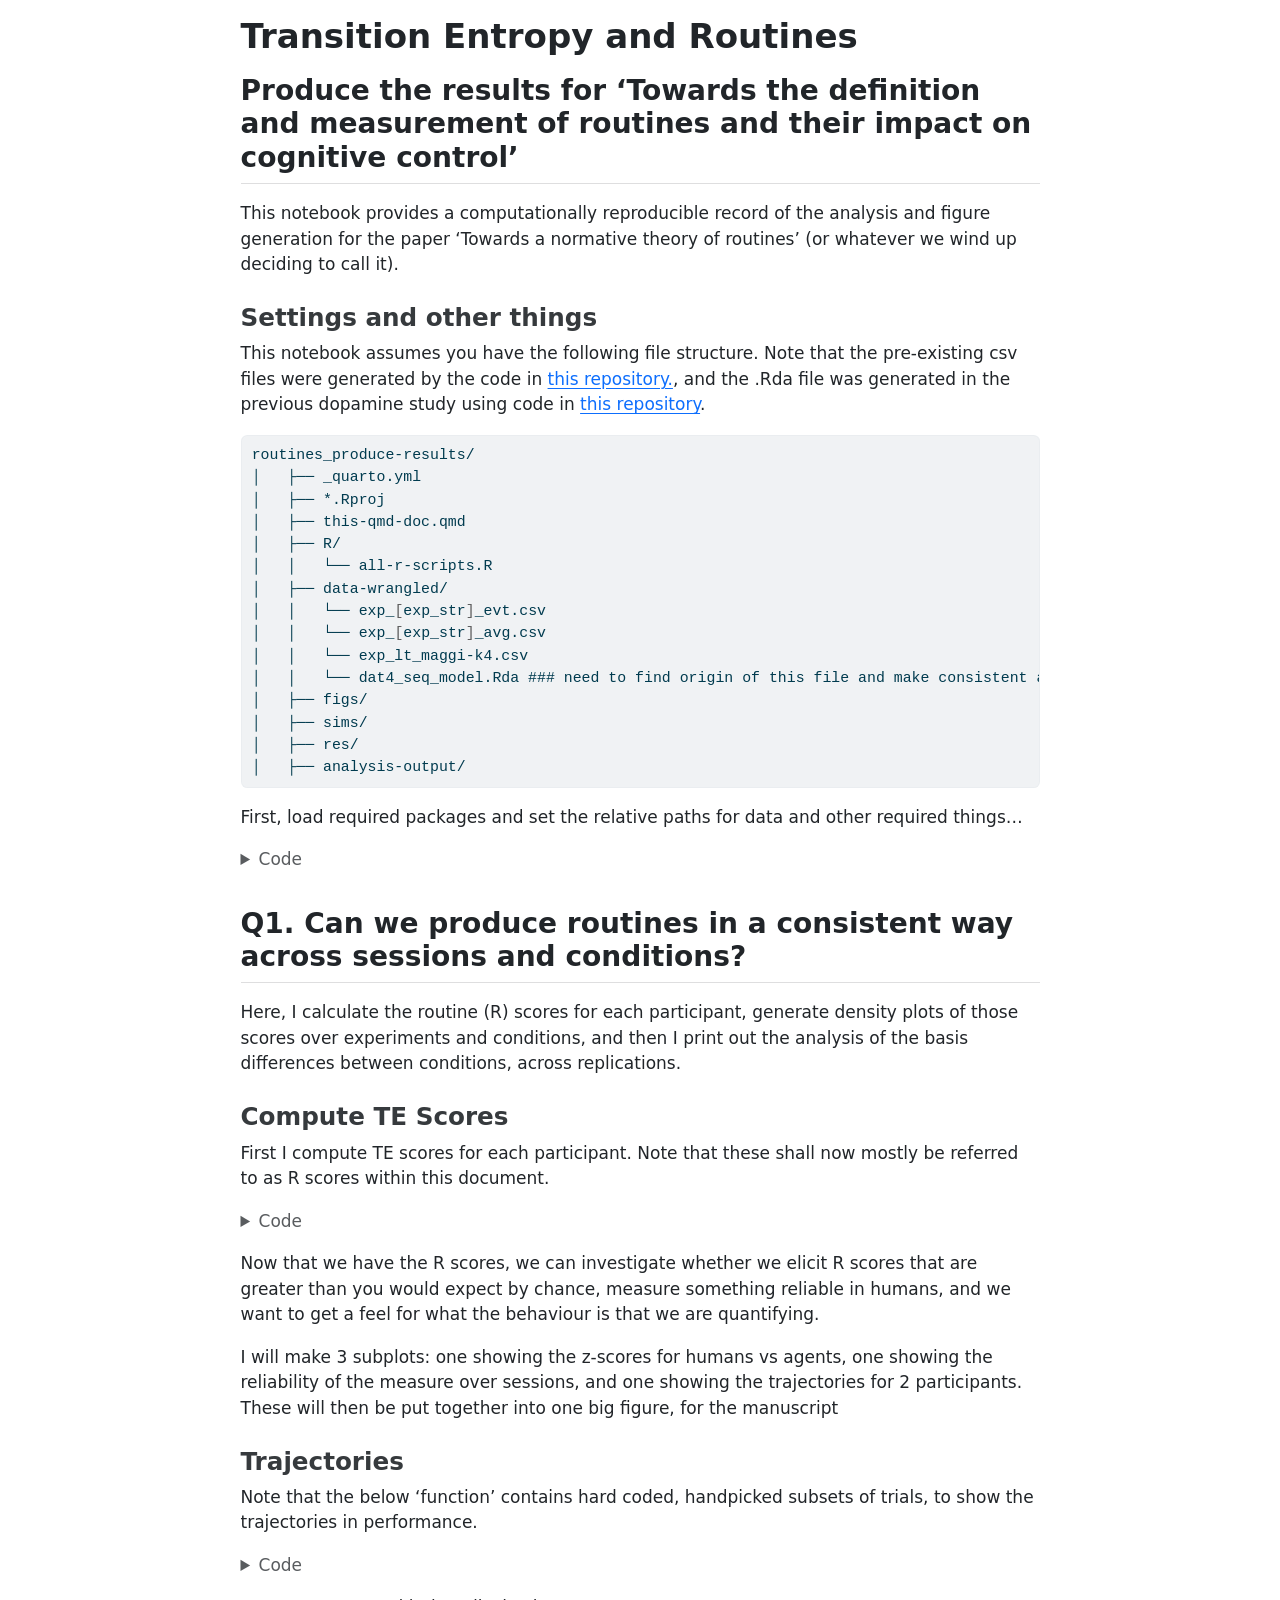
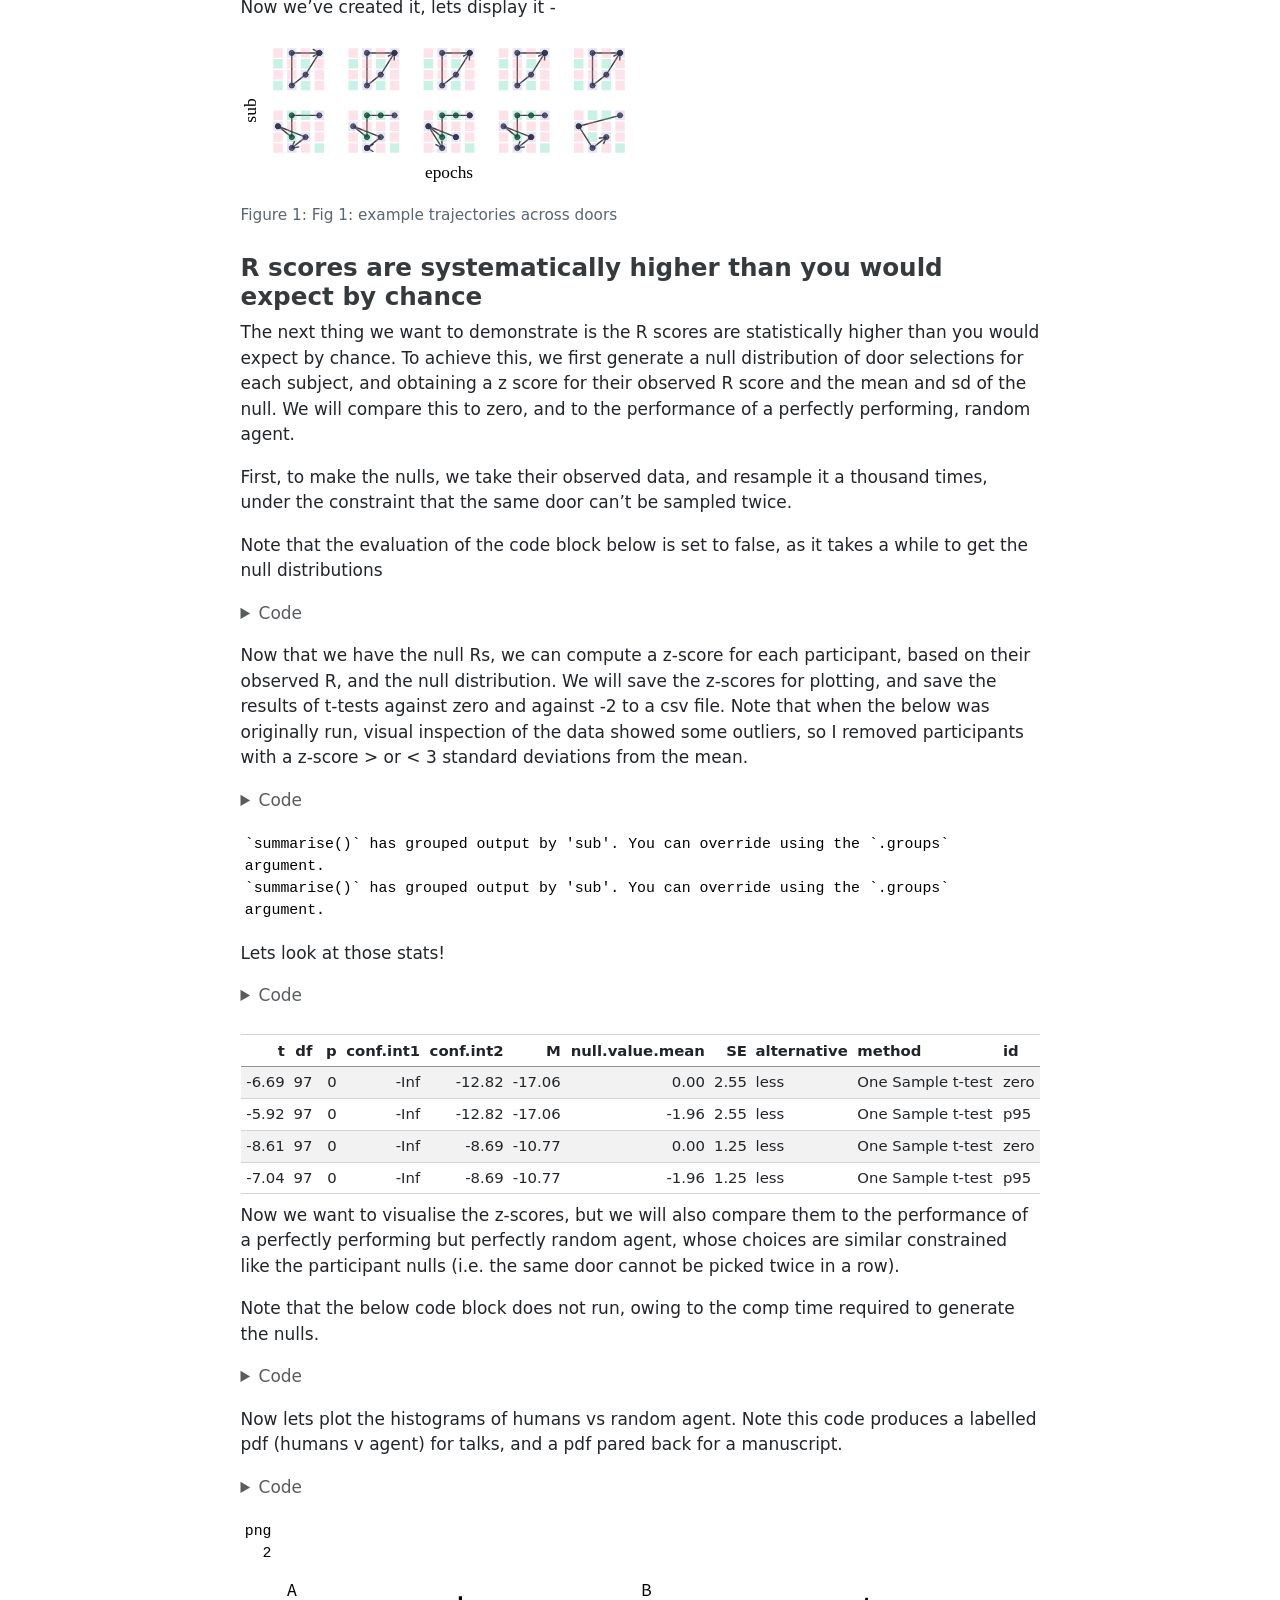
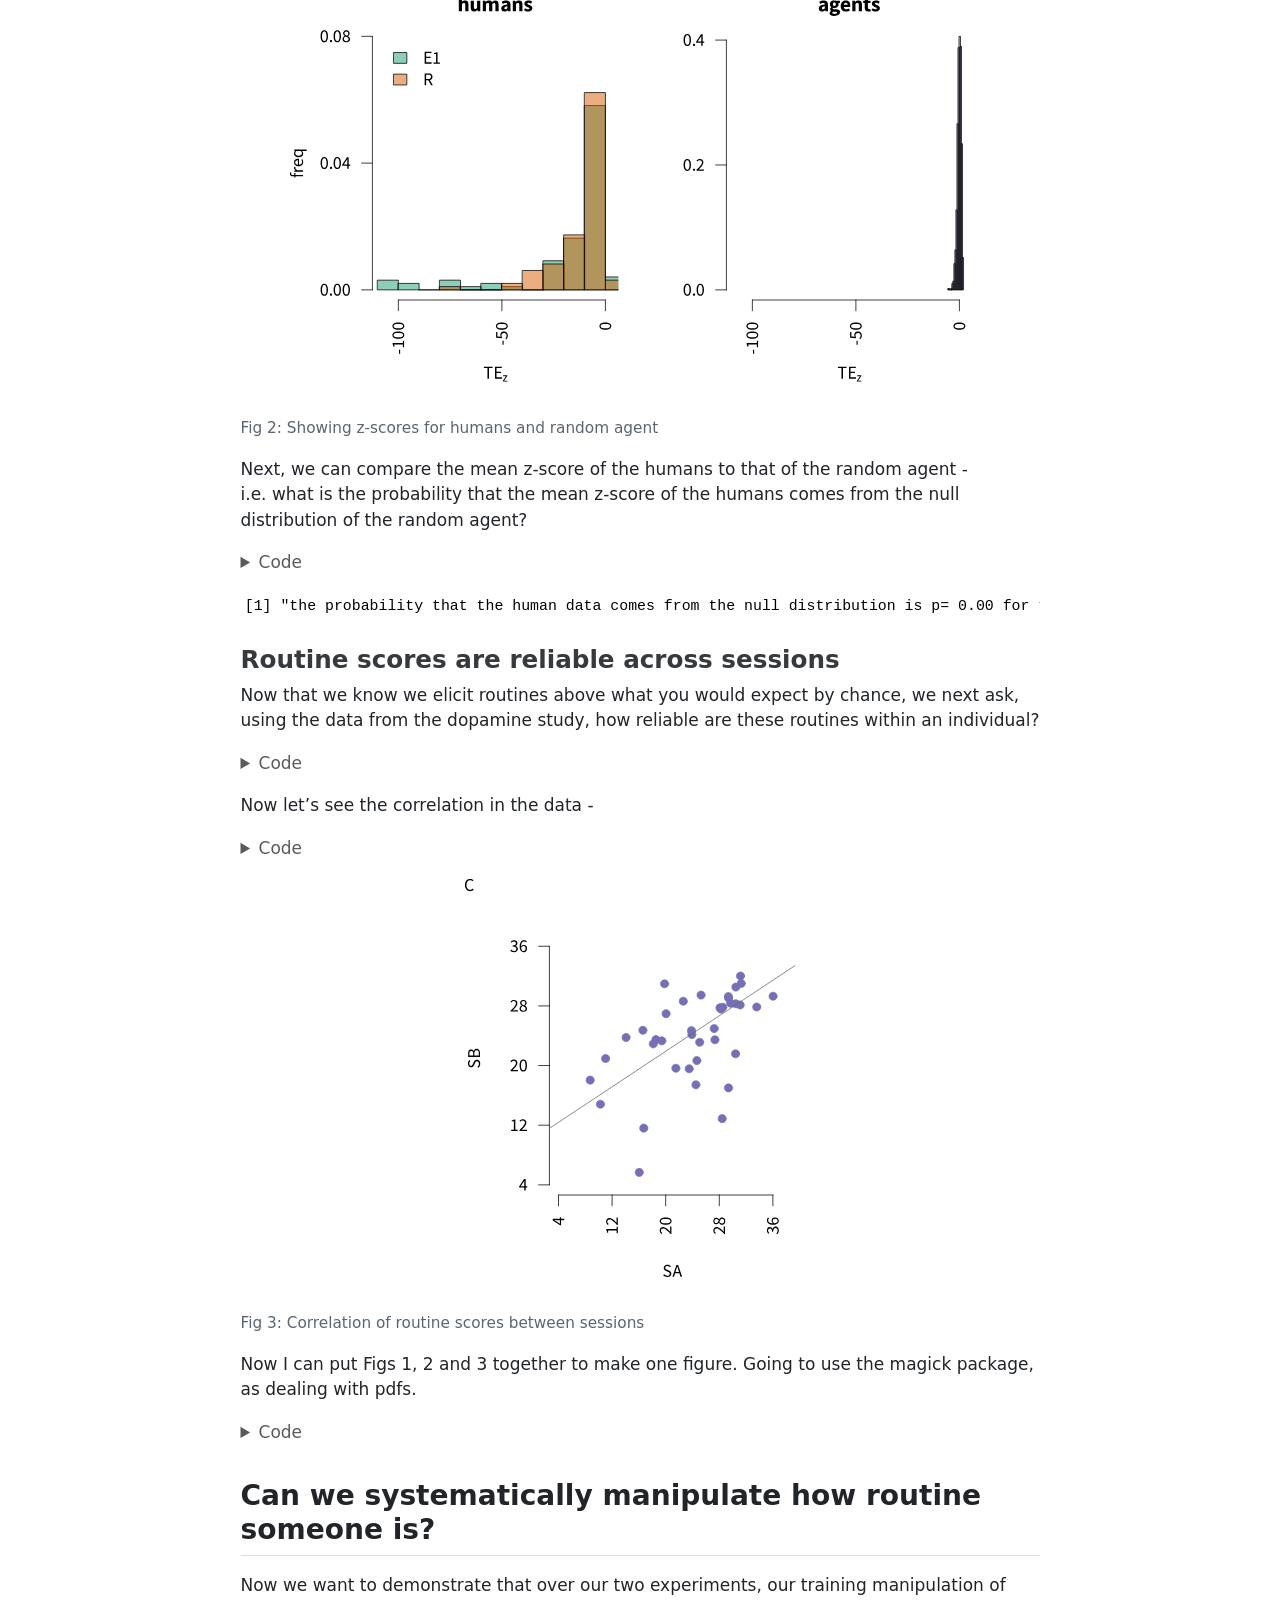
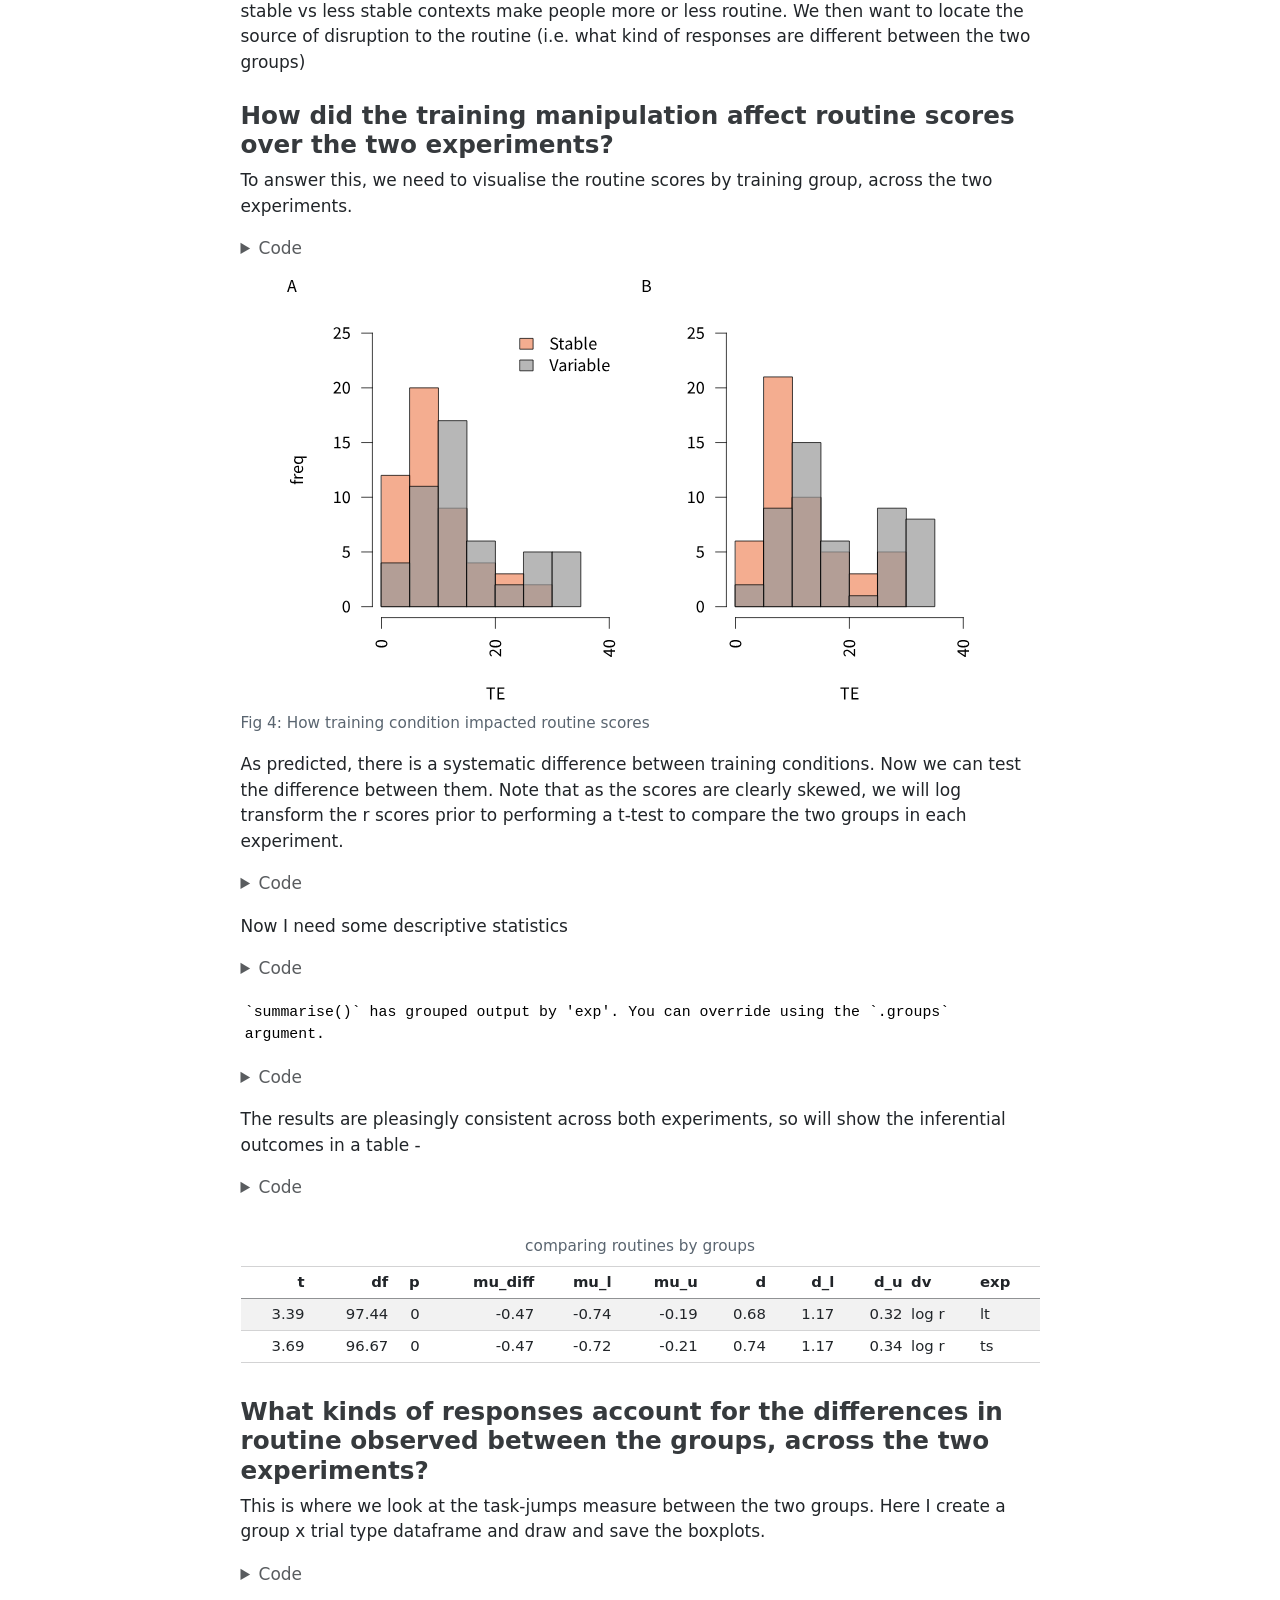
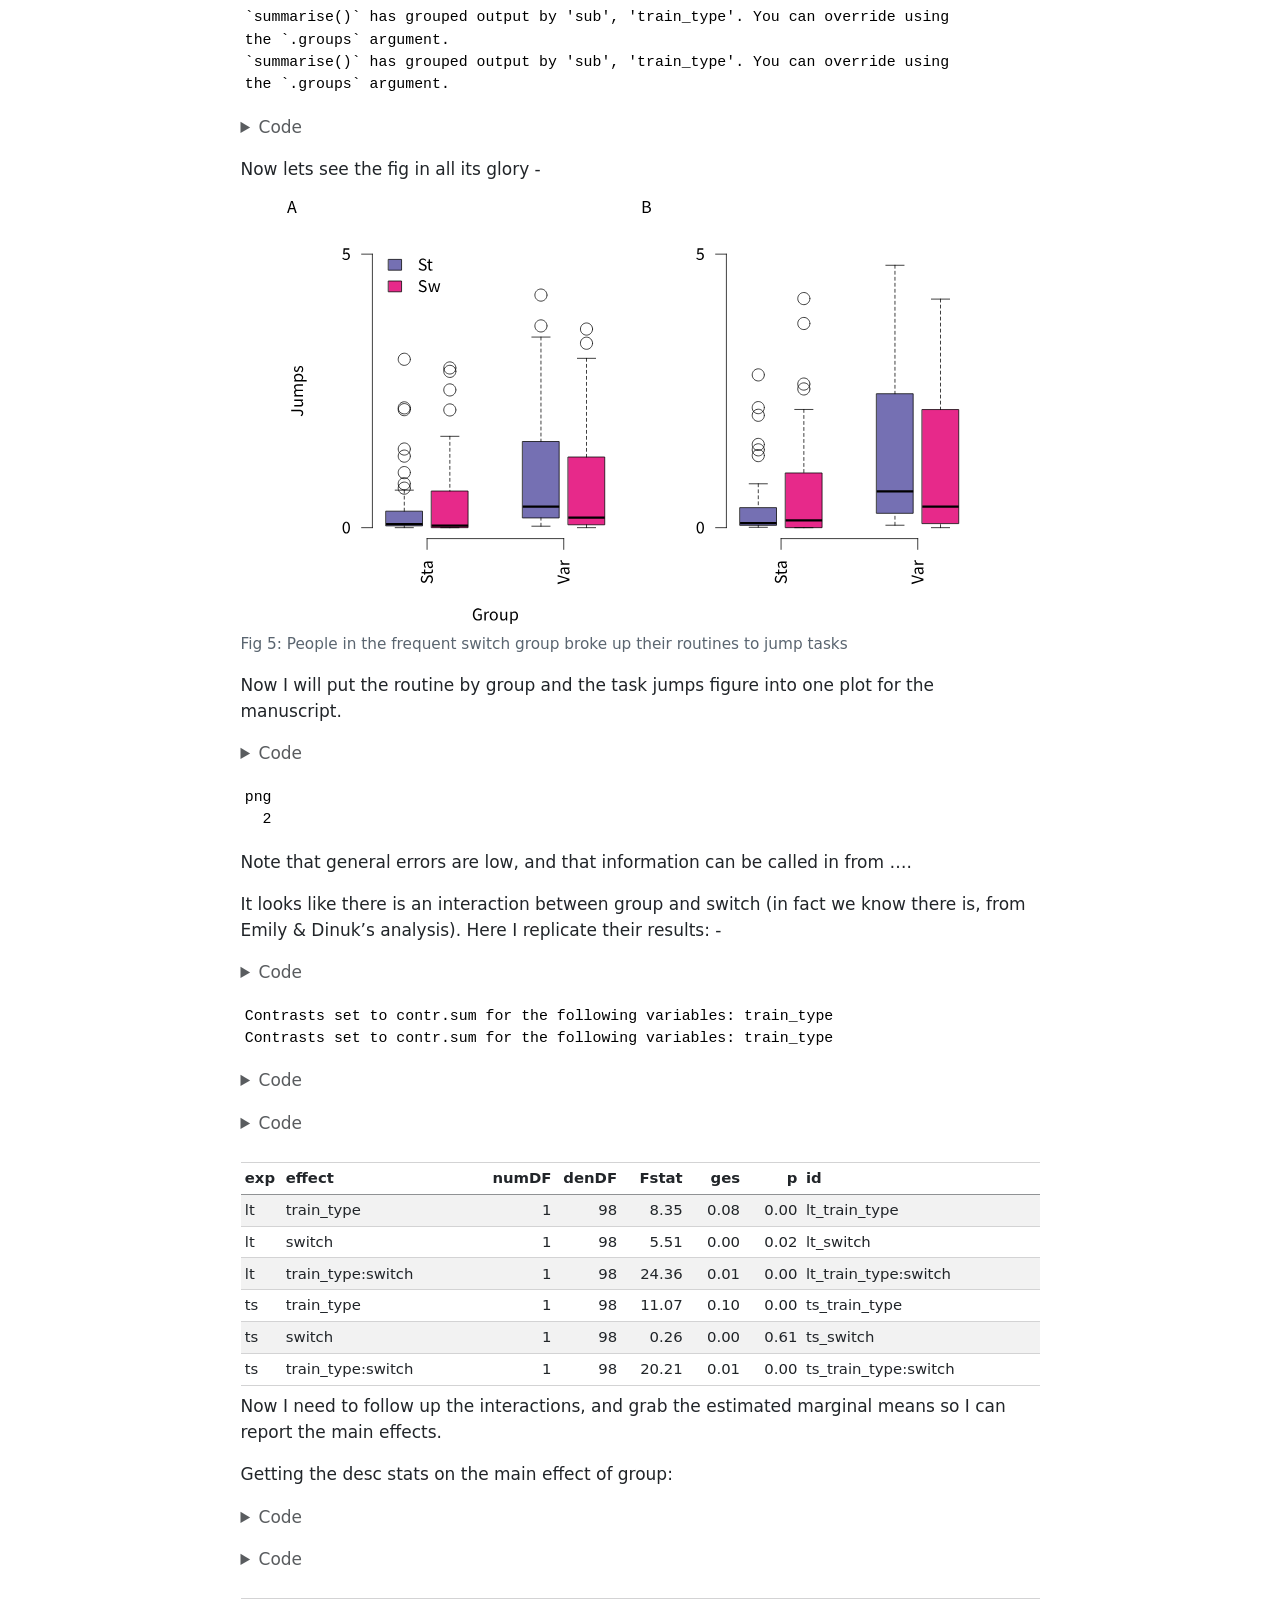
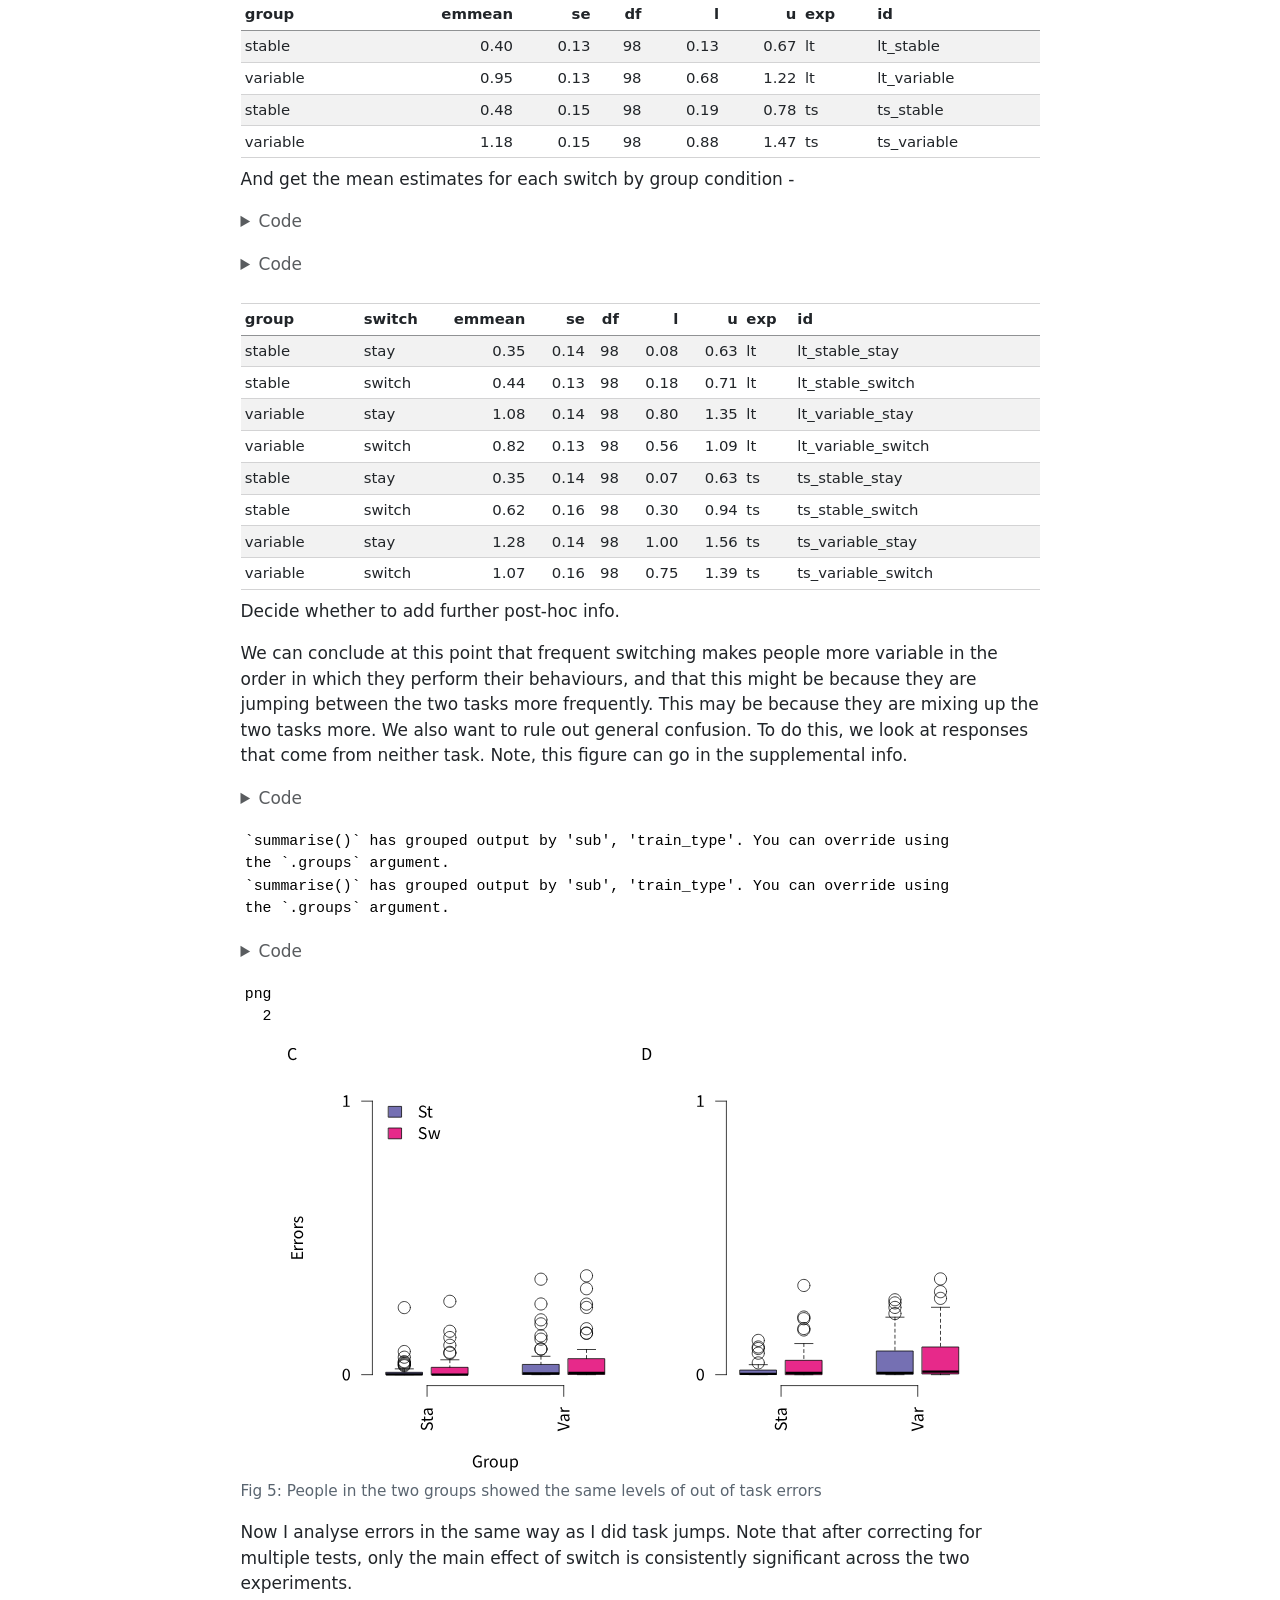
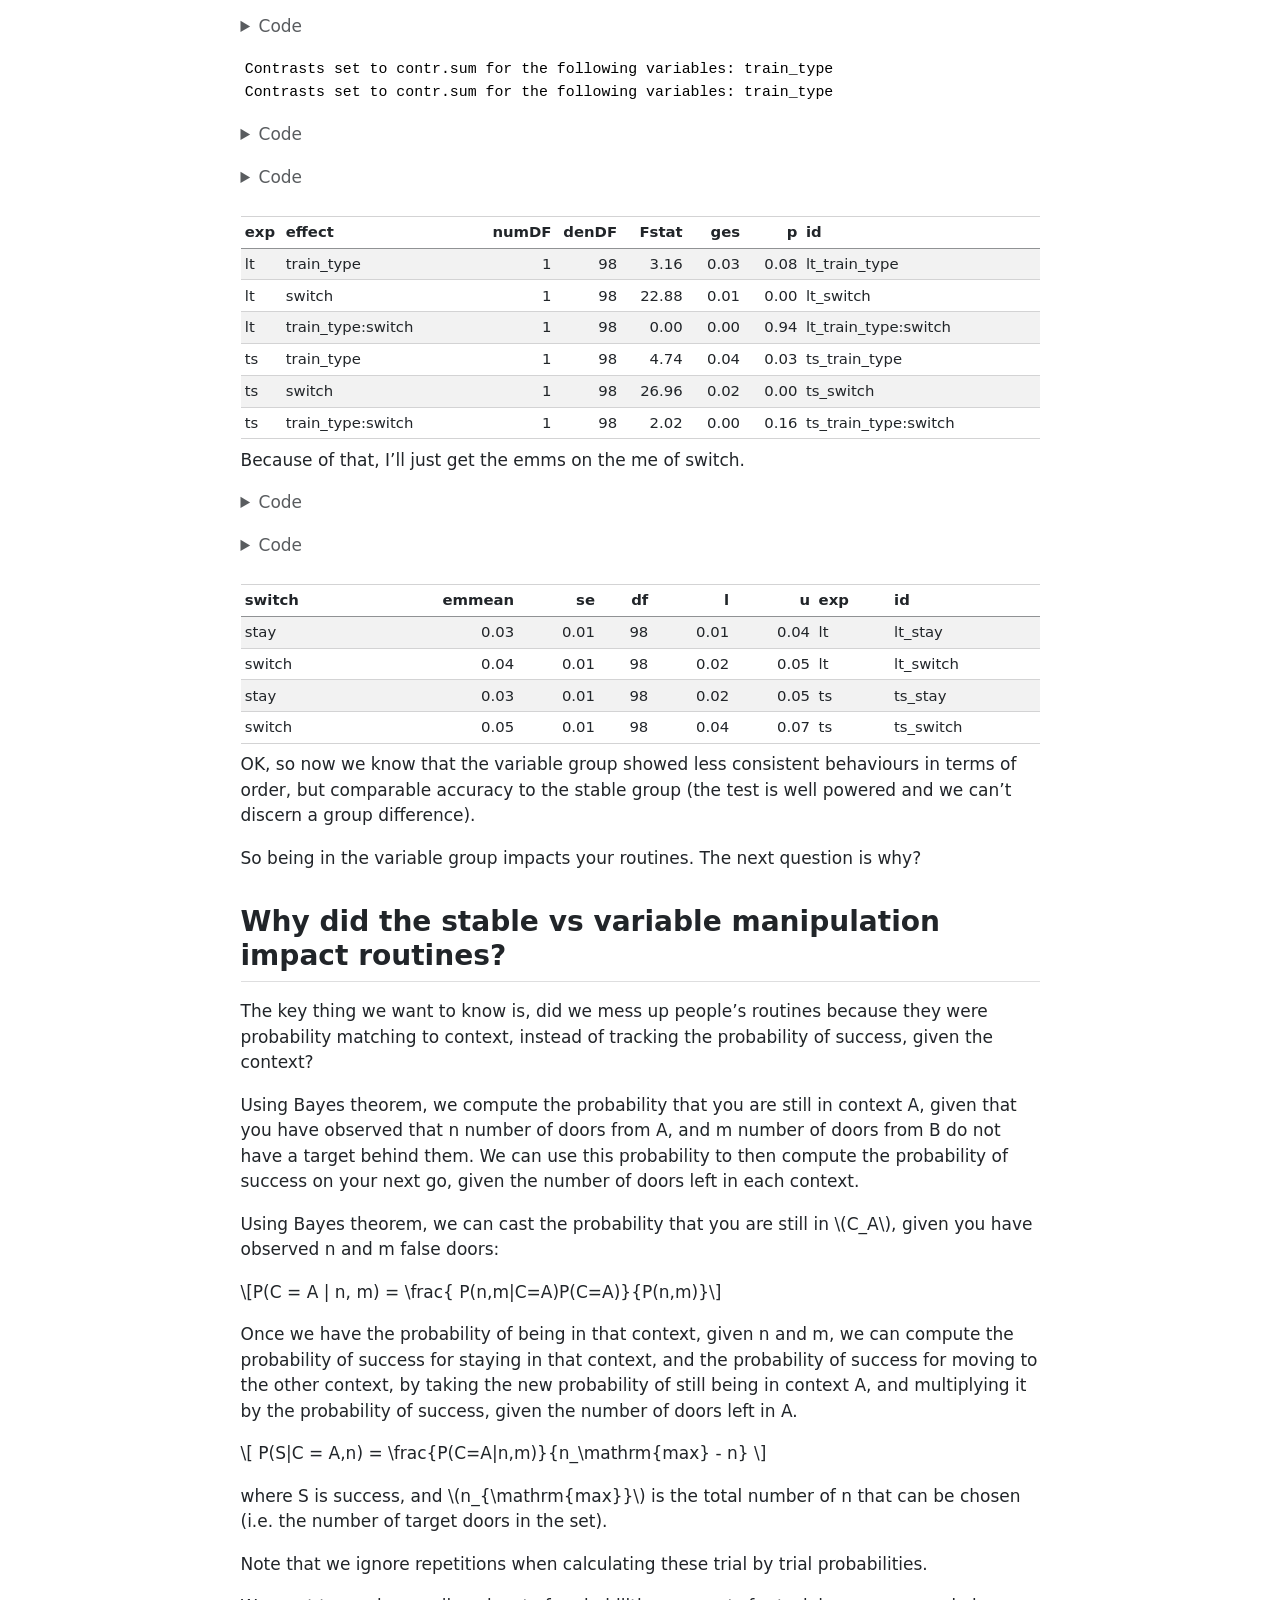
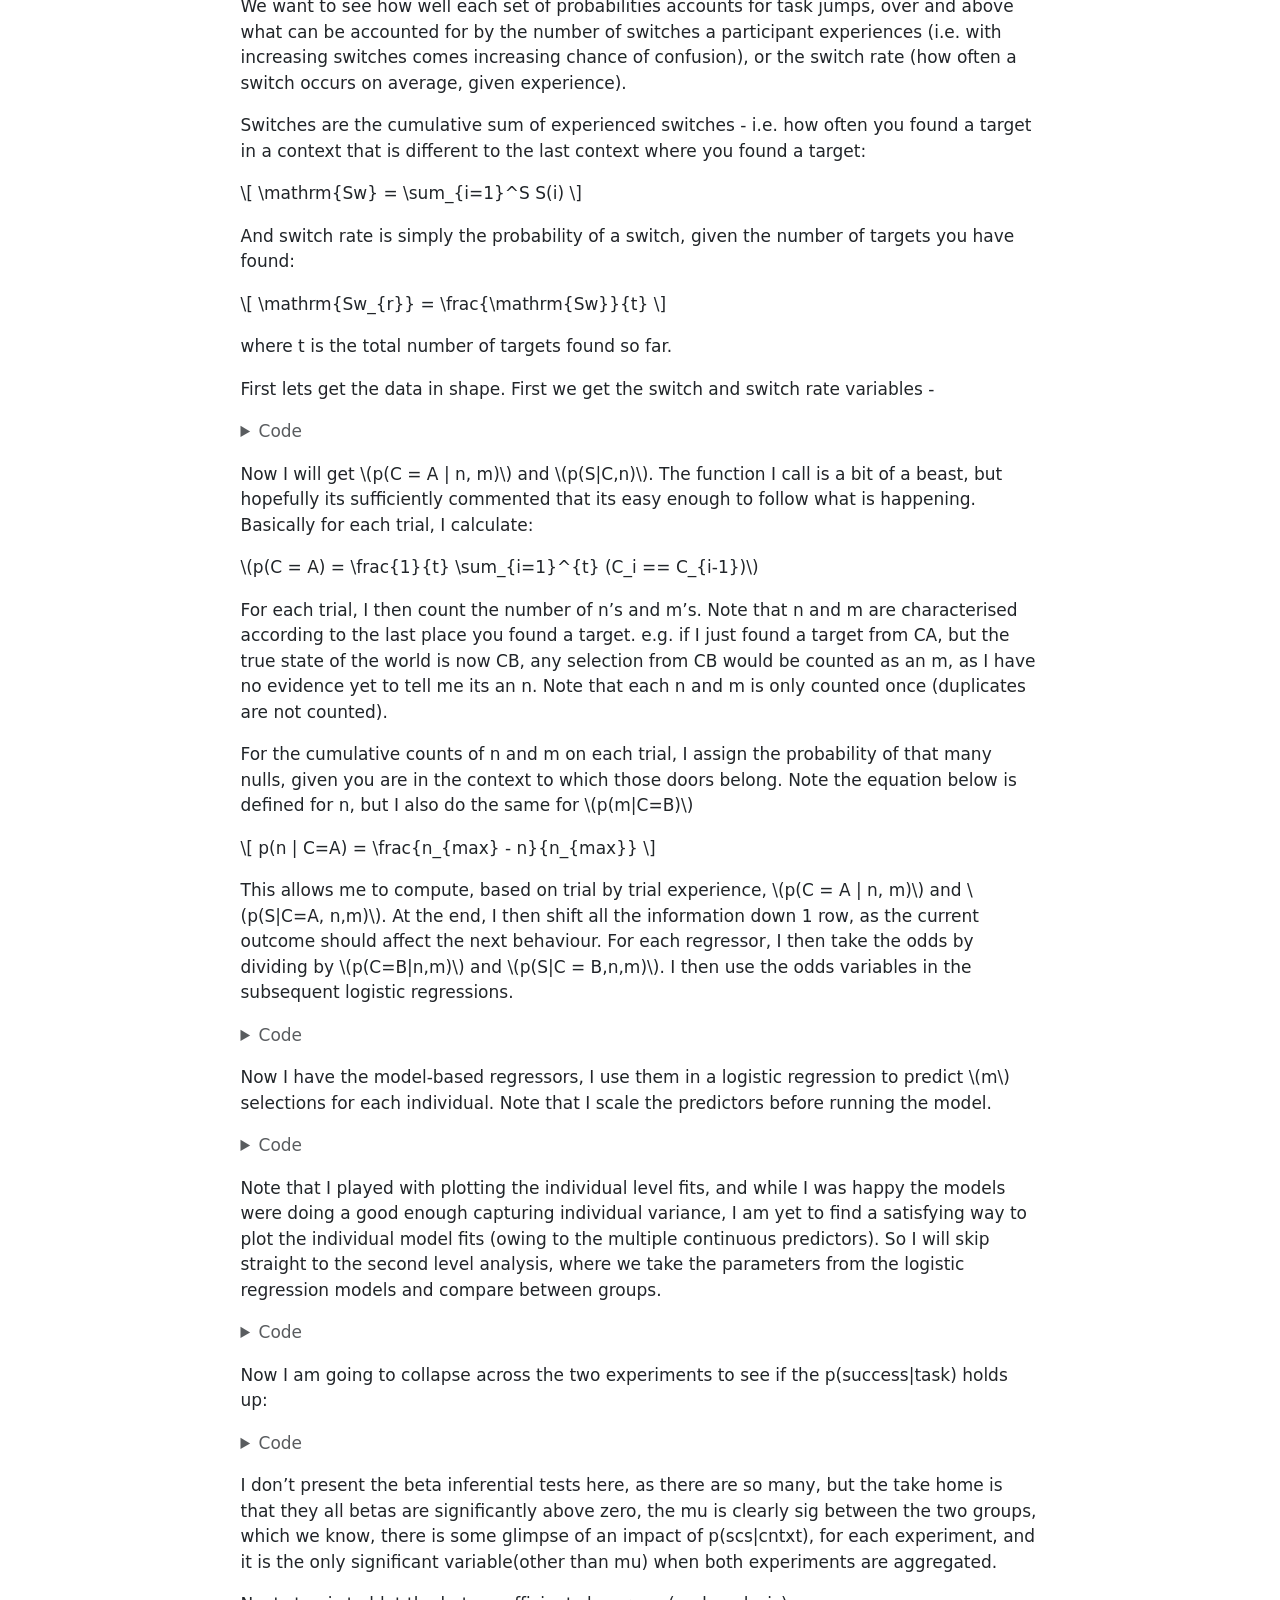
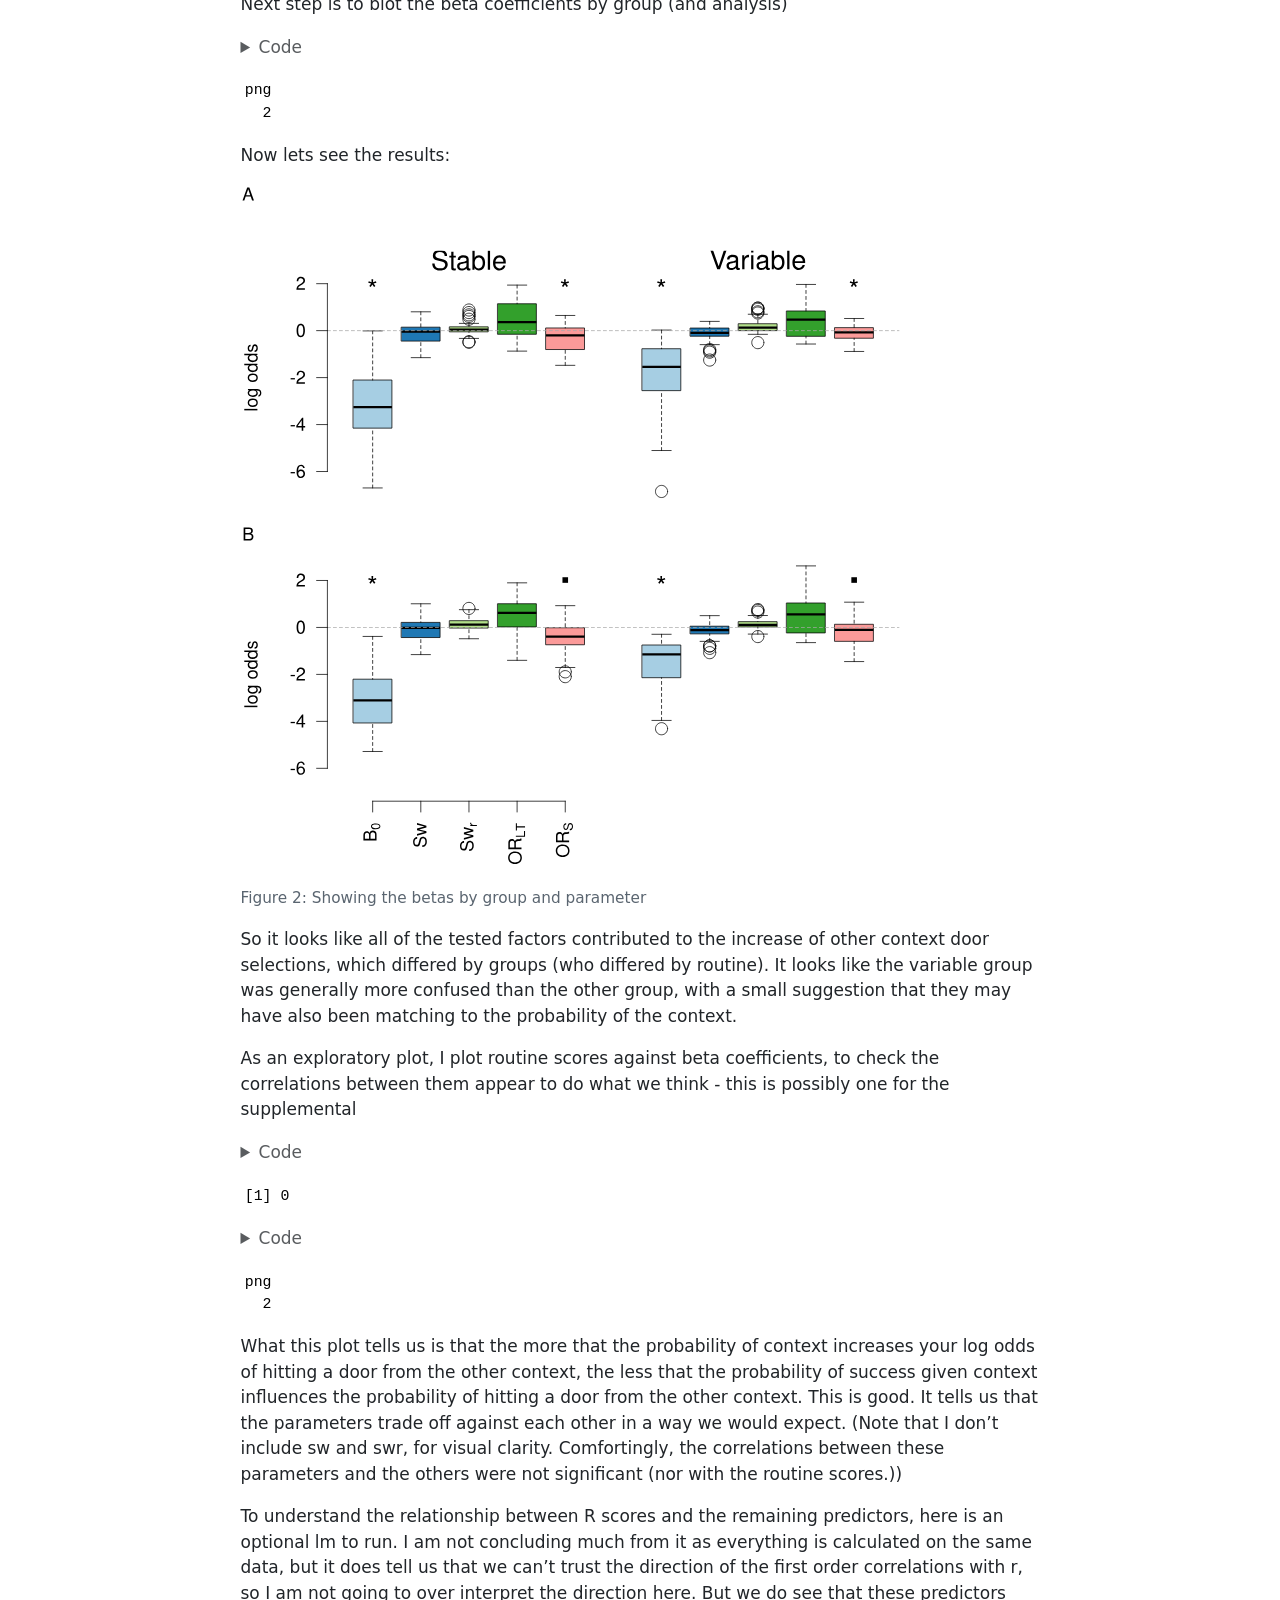
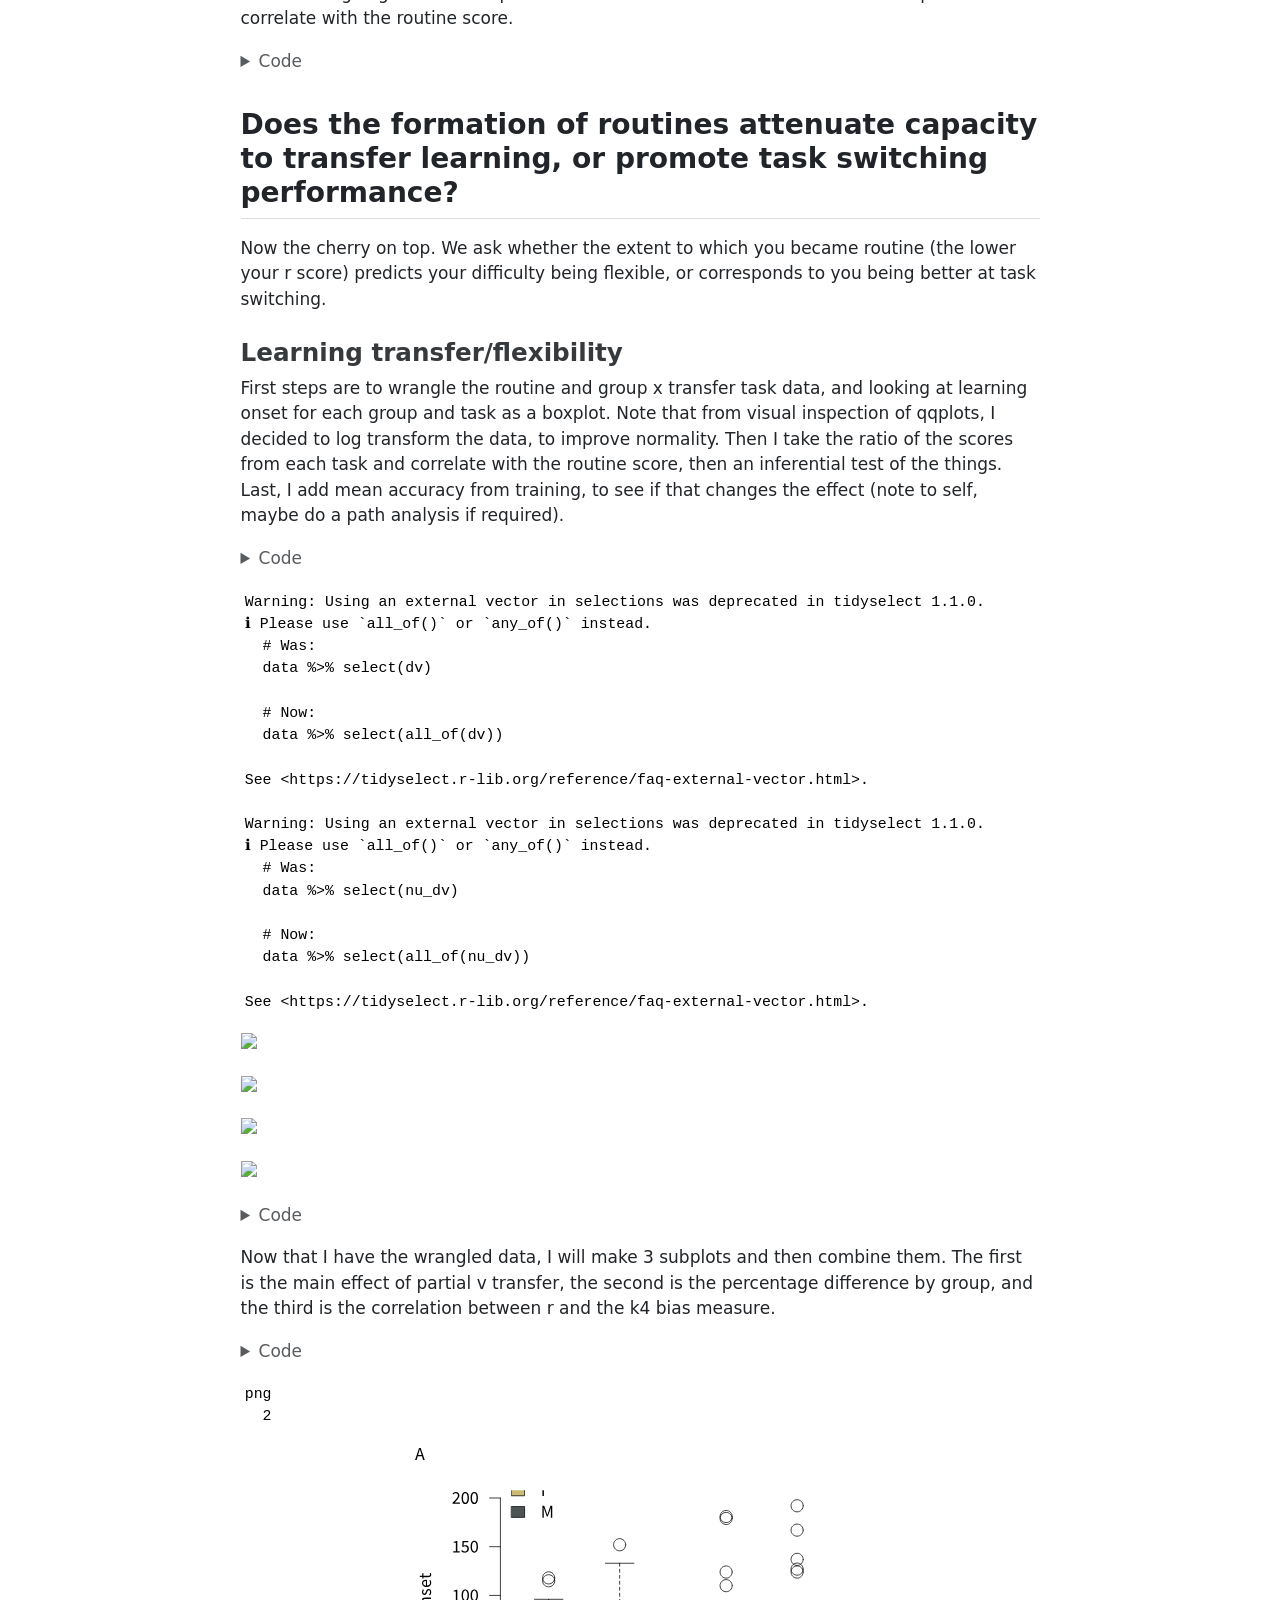
==== commit fd559910: "re rendered post fig add" ====
--- a/index.html
+++ b/index.html
@@ -688,8 +688,8 @@
 <td style="text-align: right;">-0.74</td>
 <td style="text-align: right;">-0.19</td>
 <td style="text-align: right;">0.68</td>
-<td style="text-align: right;">1.15</td>
-<td style="text-align: right;">0.30</td>
+<td style="text-align: right;">1.17</td>
+<td style="text-align: right;">0.32</td>
 <td style="text-align: left;">log r</td>
 <td style="text-align: left;">lt</td>
 </tr>
@@ -701,7 +701,7 @@
 <td style="text-align: right;">-0.72</td>
 <td style="text-align: right;">-0.21</td>
 <td style="text-align: right;">0.74</td>
-<td style="text-align: right;">1.14</td>
+<td style="text-align: right;">1.17</td>
 <td style="text-align: right;">0.34</td>
 <td style="text-align: left;">log r</td>
 <td style="text-align: left;">ts</td>
@@ -2000,8 +2000,8 @@
 <td style="text-align: right;">-26.63</td>
 <td style="text-align: right;">-13.31</td>
 <td style="text-align: right;">-0.71</td>
-<td style="text-align: right;">-0.96</td>
-<td style="text-align: right;">-0.50</td>
+<td style="text-align: right;">-0.99</td>
+<td style="text-align: right;">-0.49</td>
 <td style="text-align: right;">71</td>
 <td style="text-align: right;">71</td>
 </tr>
@@ -2015,8 +2015,8 @@
 <td style="text-align: right;">0.00</td>
 <td style="text-align: right;">0.13</td>
 <td style="text-align: right;">0.49</td>
-<td style="text-align: right;">0.01</td>
-<td style="text-align: right;">1.06</td>
+<td style="text-align: right;">0.02</td>
+<td style="text-align: right;">1.01</td>
 <td style="text-align: right;">33</td>
 <td style="text-align: right;">35</td>
 </tr>
@@ -2463,8 +2463,8 @@
 <td style="text-align: right;">-0.04</td>
 <td style="text-align: right;">-0.02</td>
 <td style="text-align: right;">-0.91</td>
-<td style="text-align: right;">-1.20</td>
-<td style="text-align: right;">-0.63</td>
+<td style="text-align: right;">-1.22</td>
+<td style="text-align: right;">-0.64</td>
 <td style="text-align: right;">100</td>
 <td style="text-align: right;">100</td>
 </tr>
@@ -2478,8 +2478,8 @@
 <td style="text-align: right;">0.01</td>
 <td style="text-align: right;">0.16</td>
 <td style="text-align: right;">0.45</td>
-<td style="text-align: right;">0.06</td>
-<td style="text-align: right;">0.87</td>
+<td style="text-align: right;">0.04</td>
+<td style="text-align: right;">0.93</td>
 <td style="text-align: right;">50</td>
 <td style="text-align: right;">48</td>
 </tr>
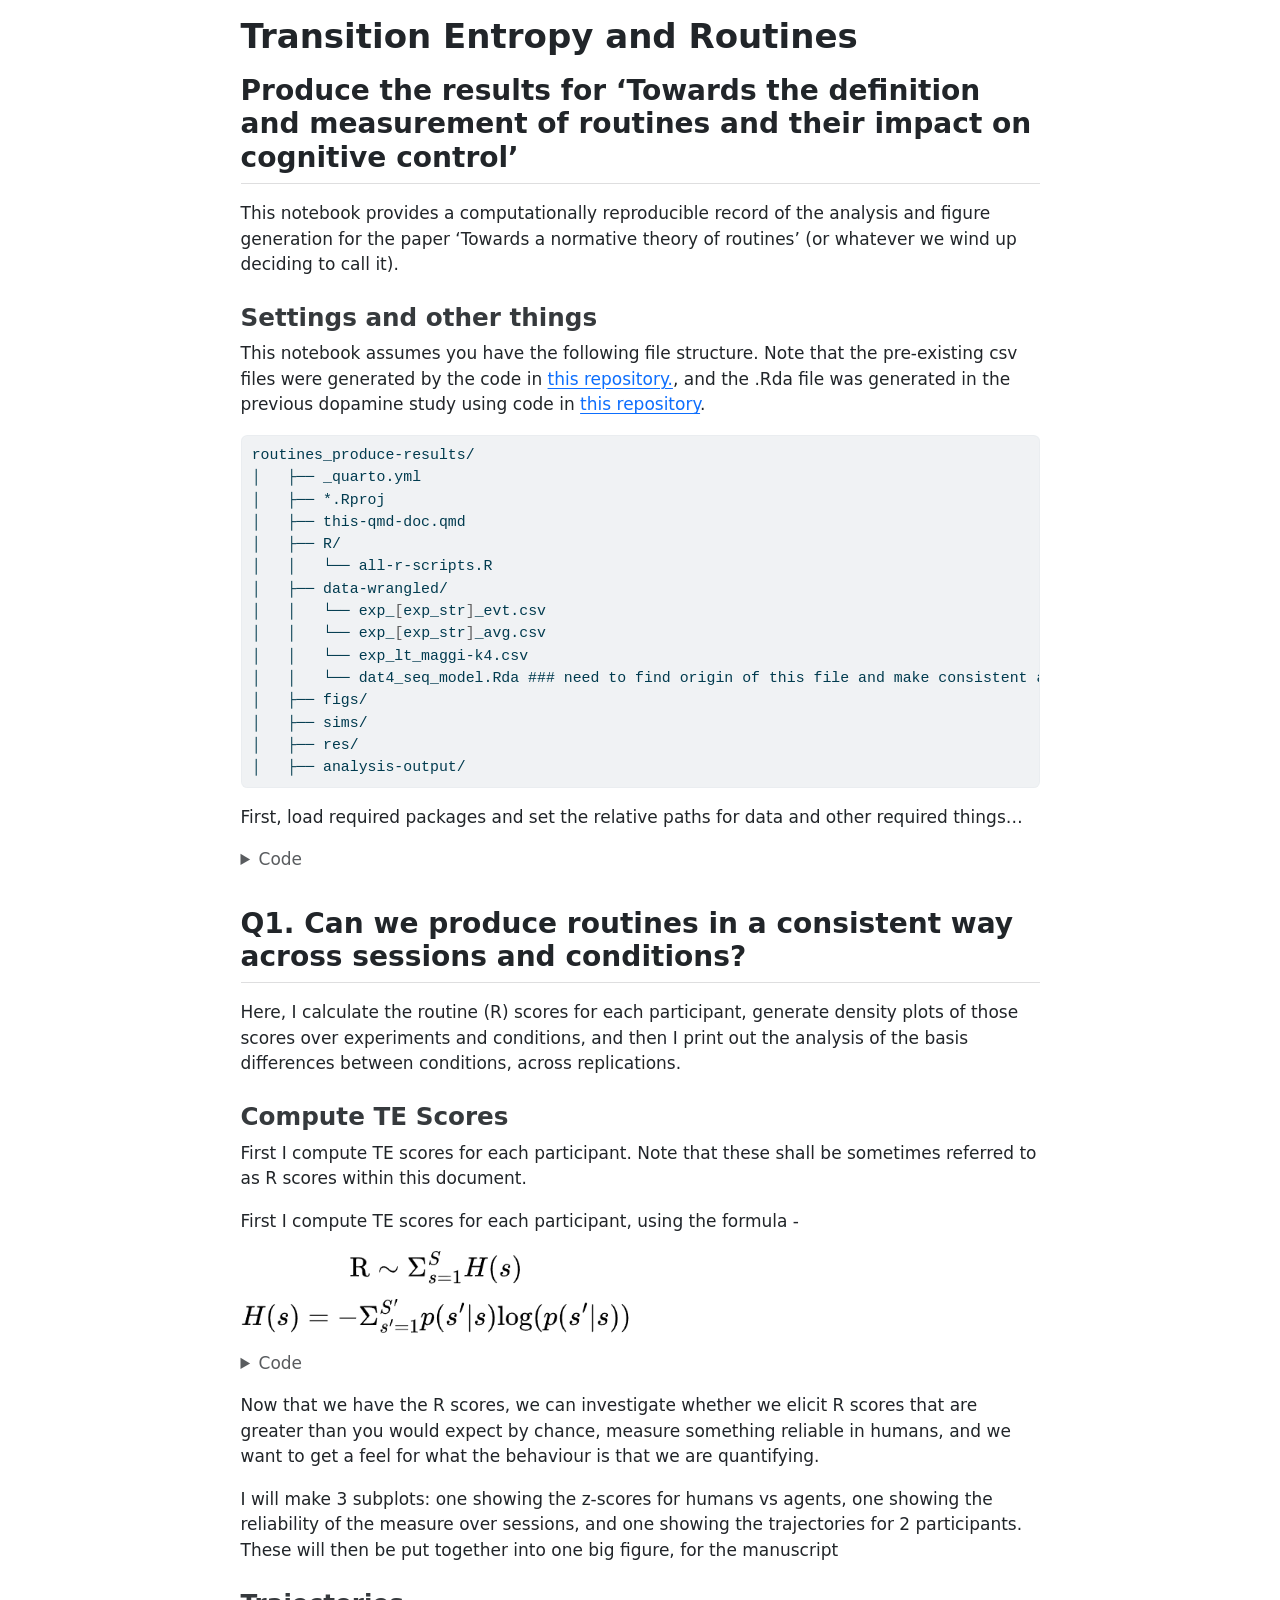
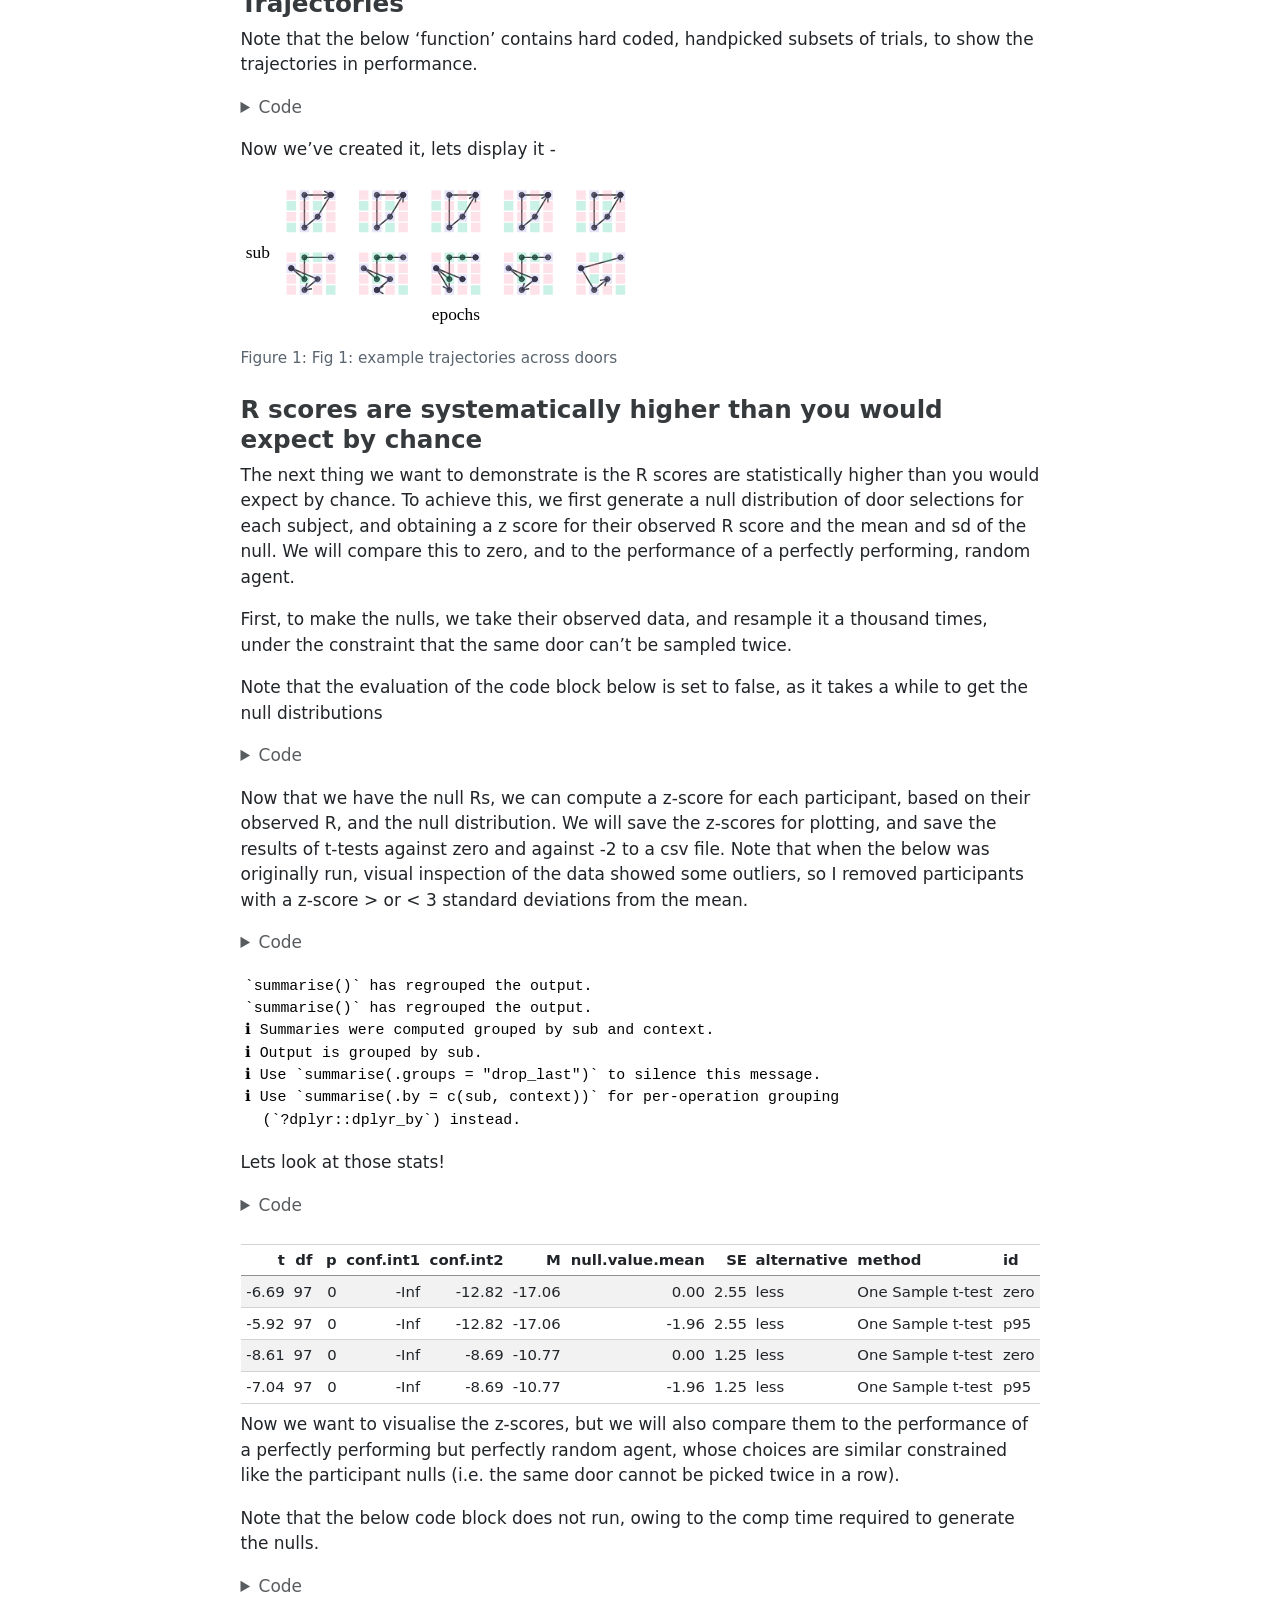
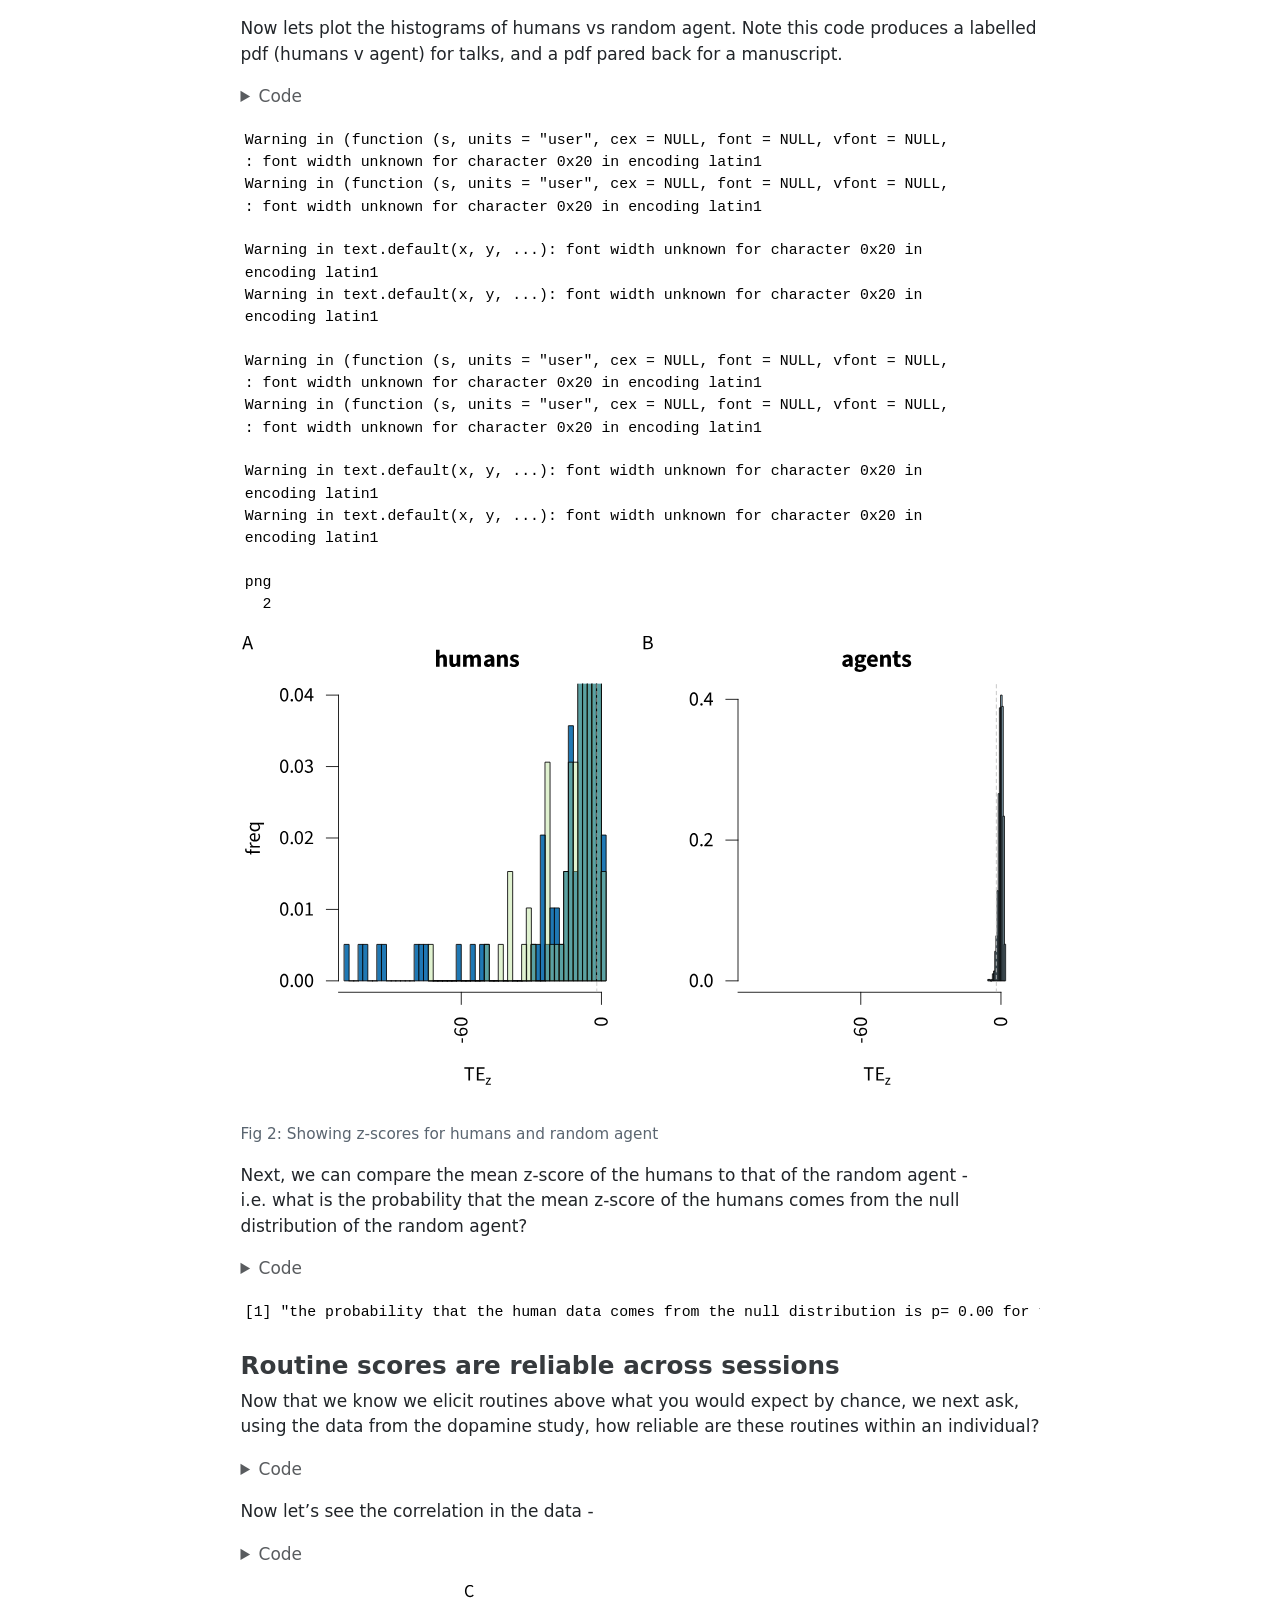
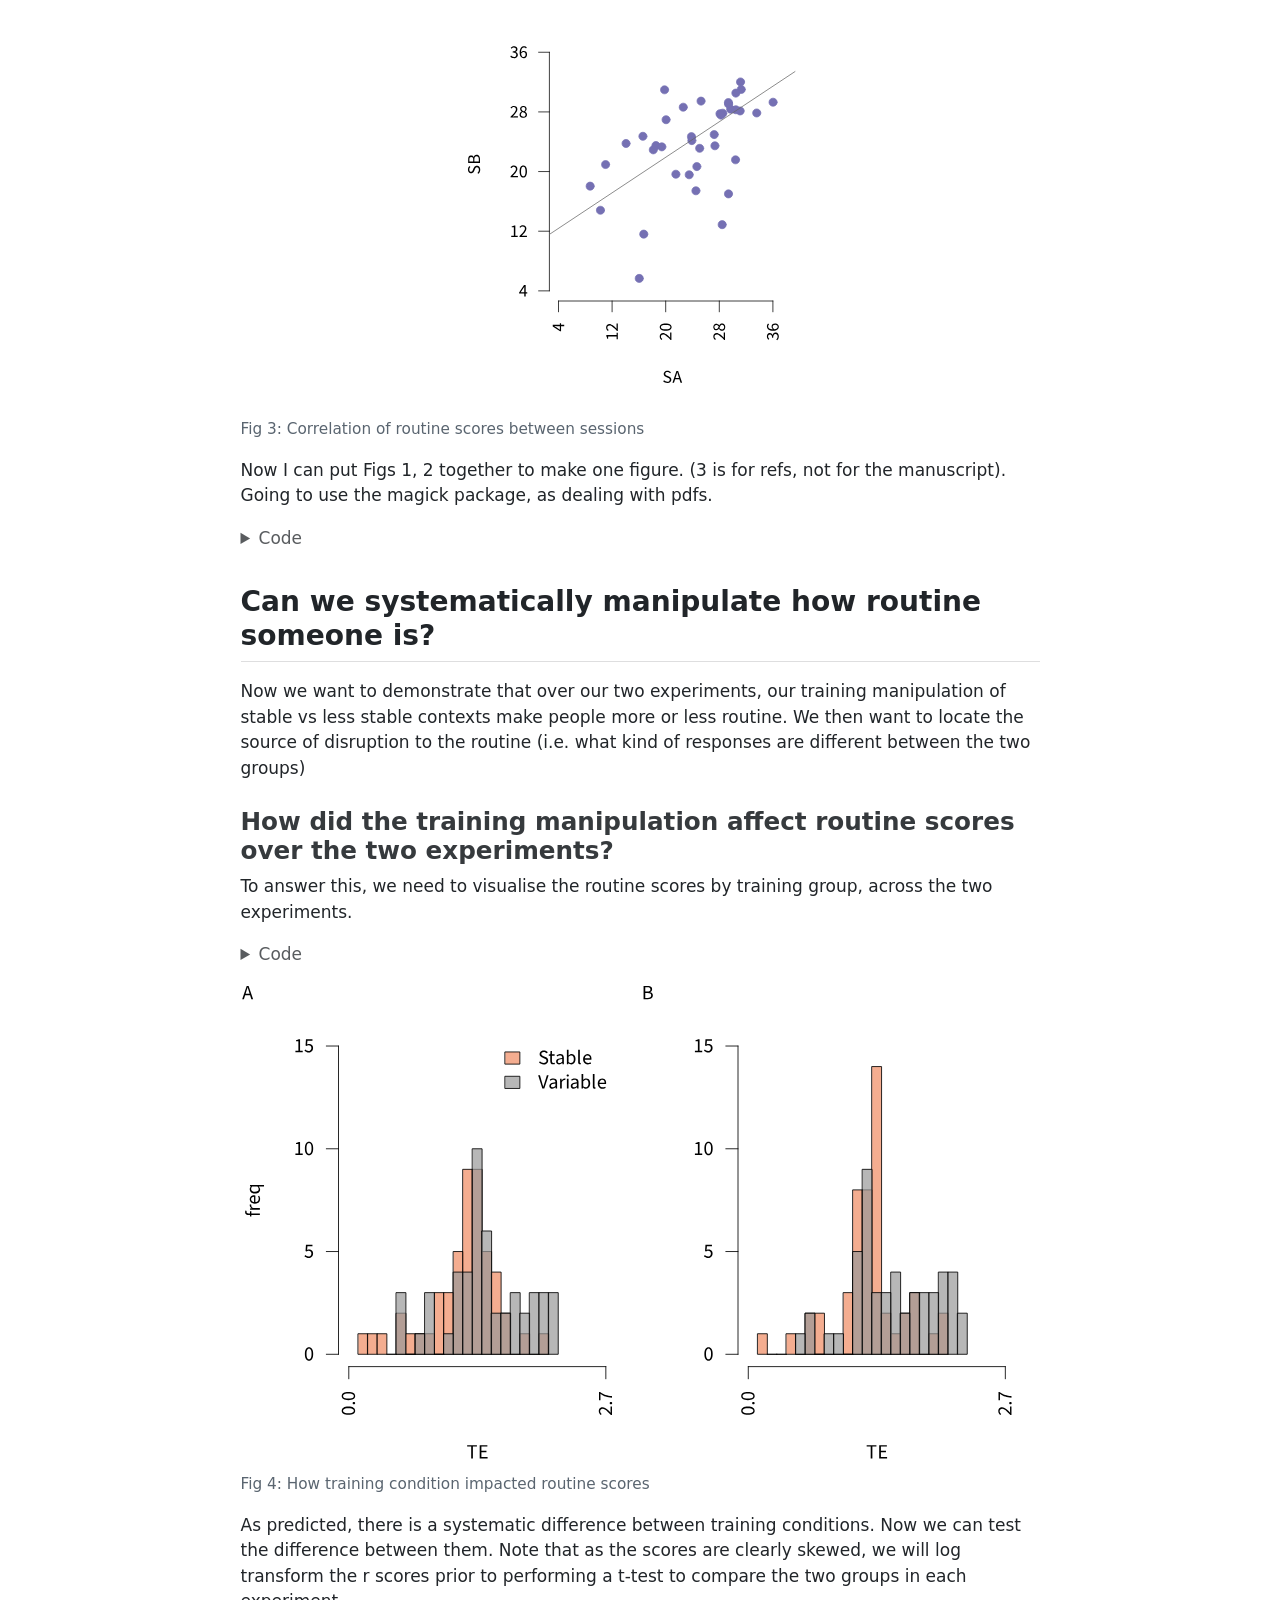
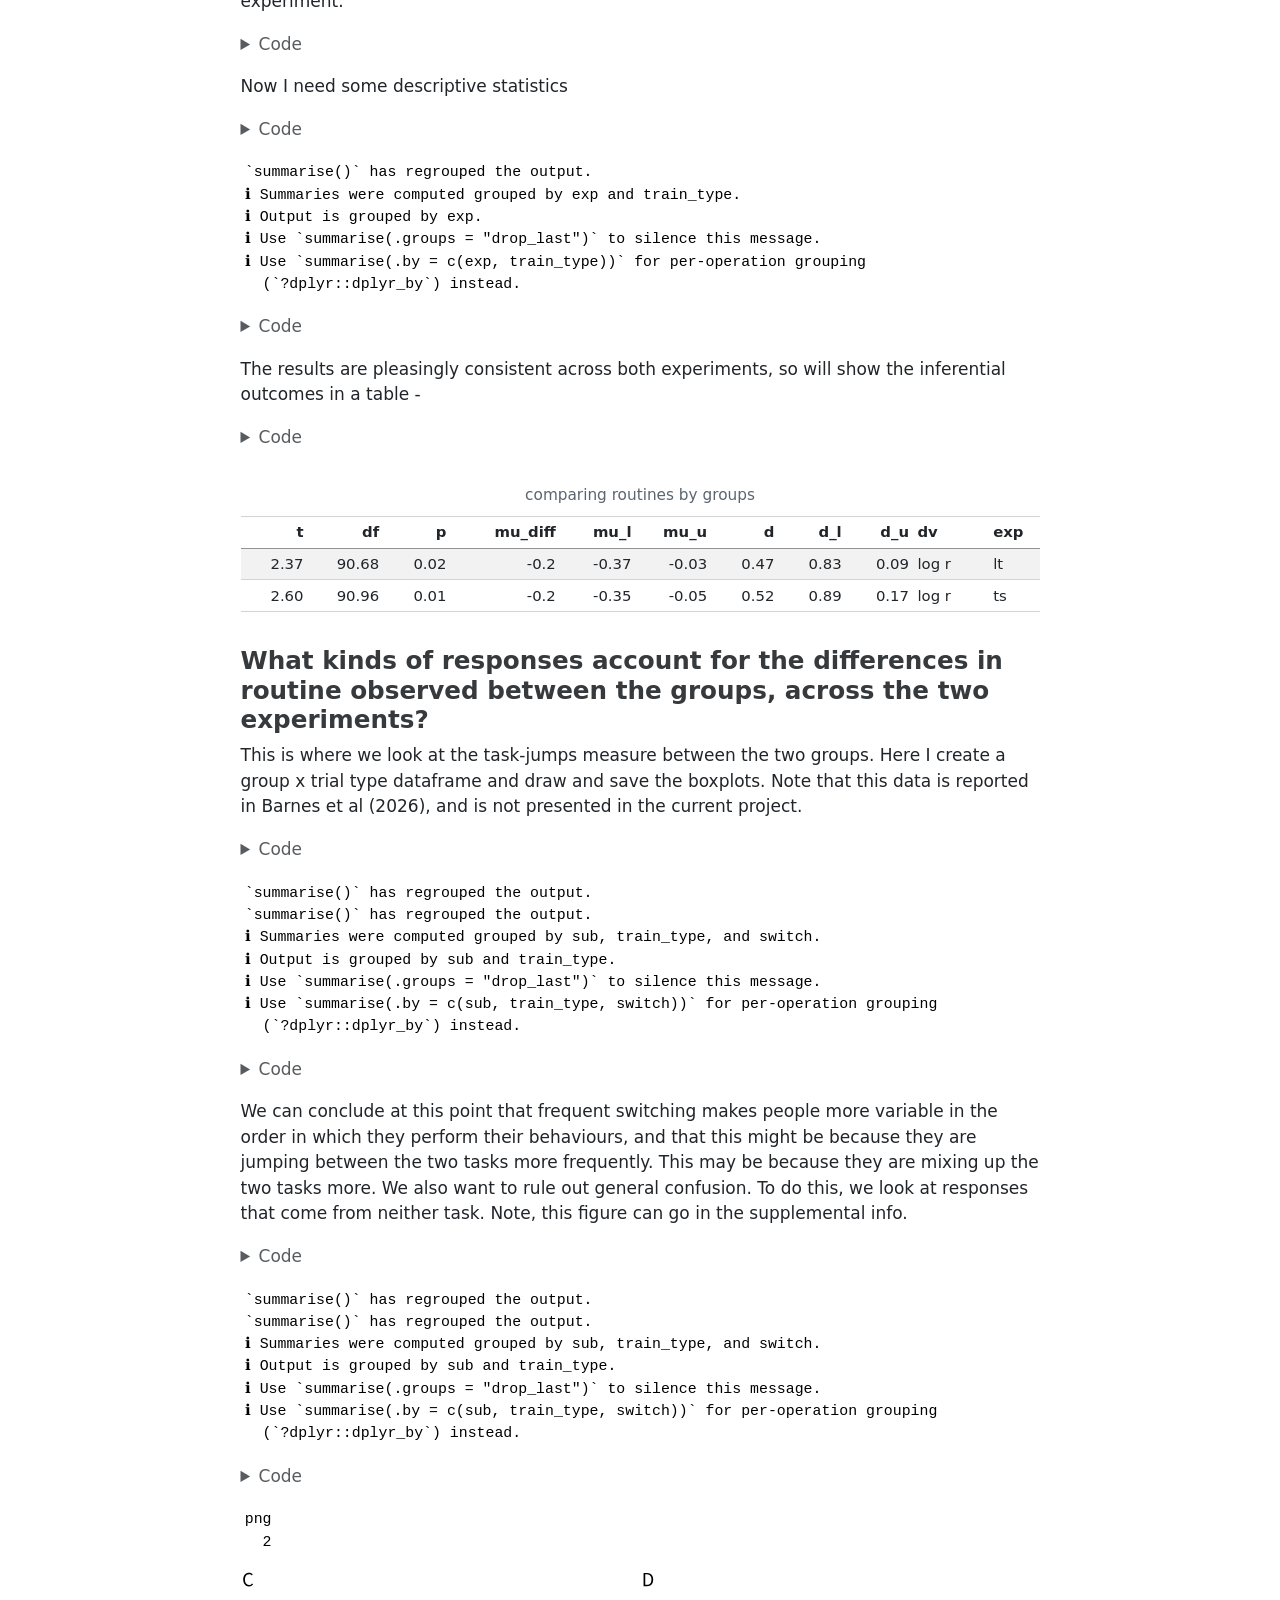
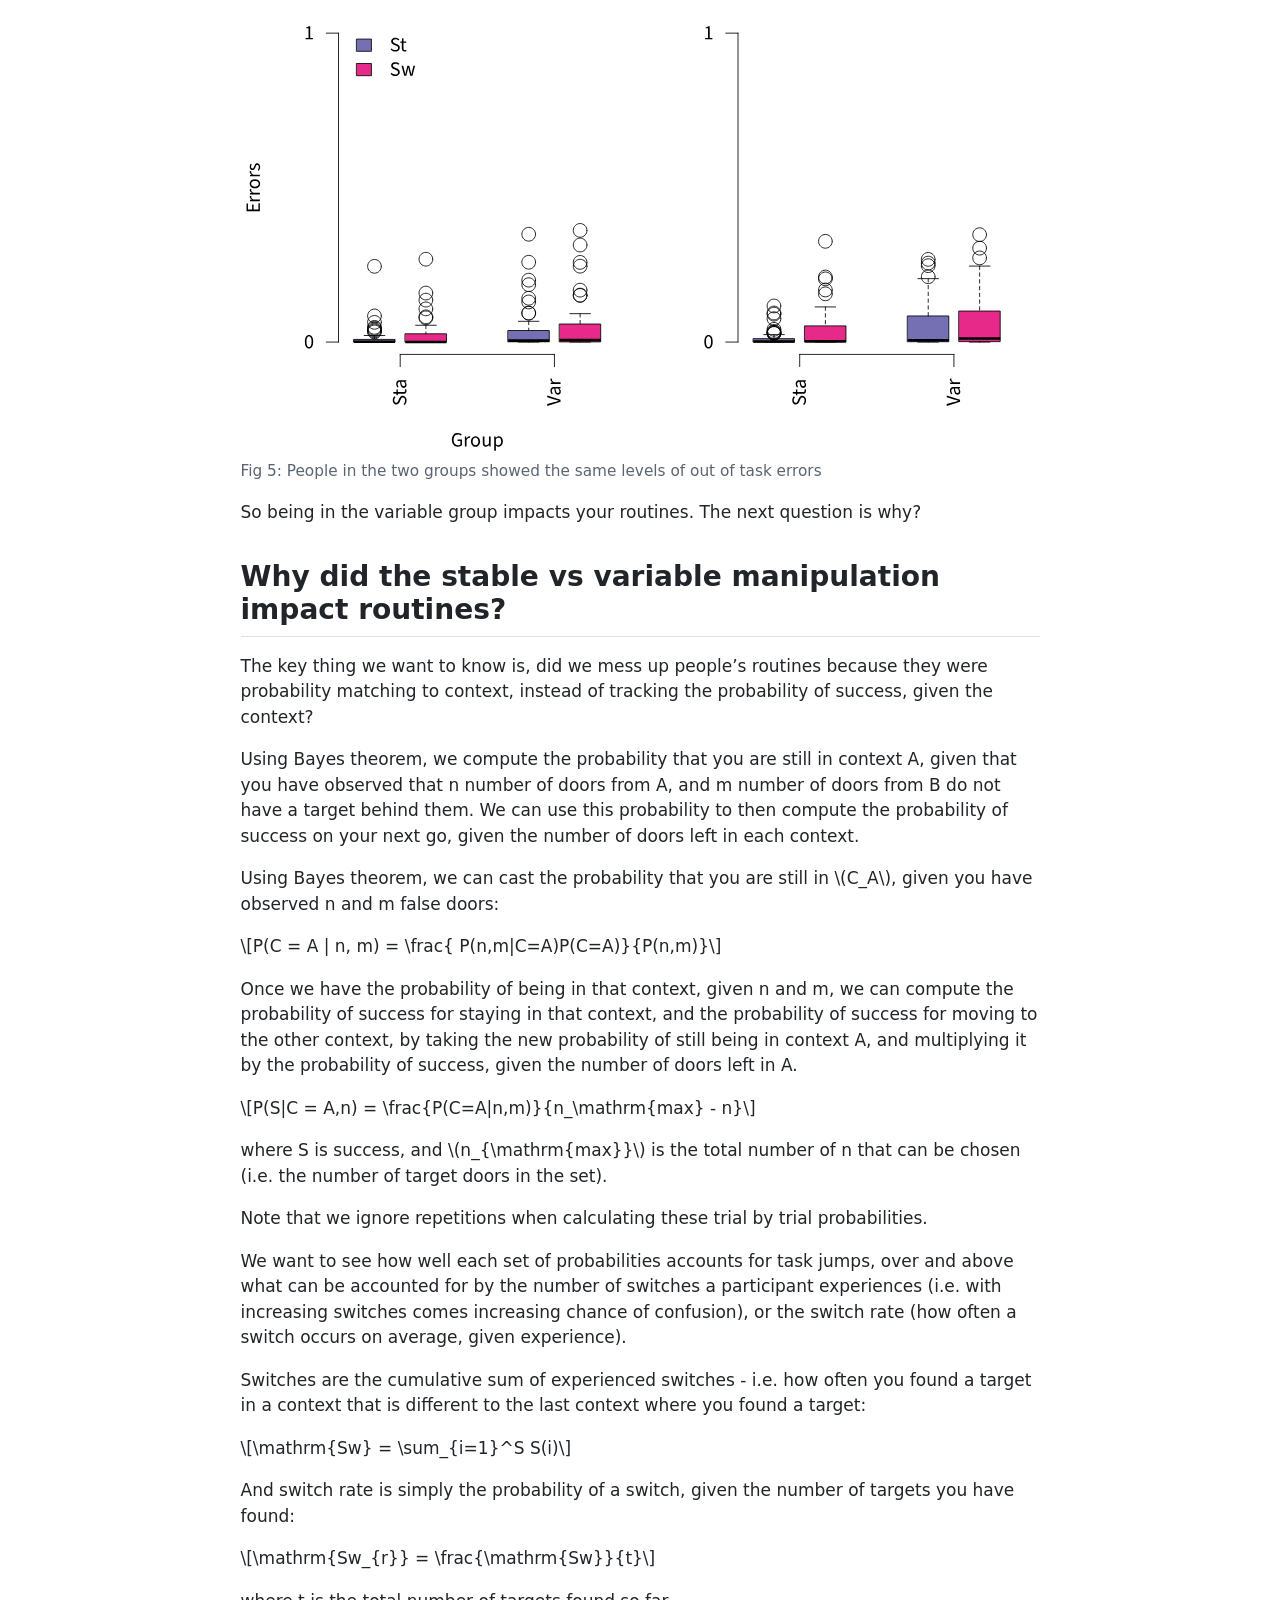
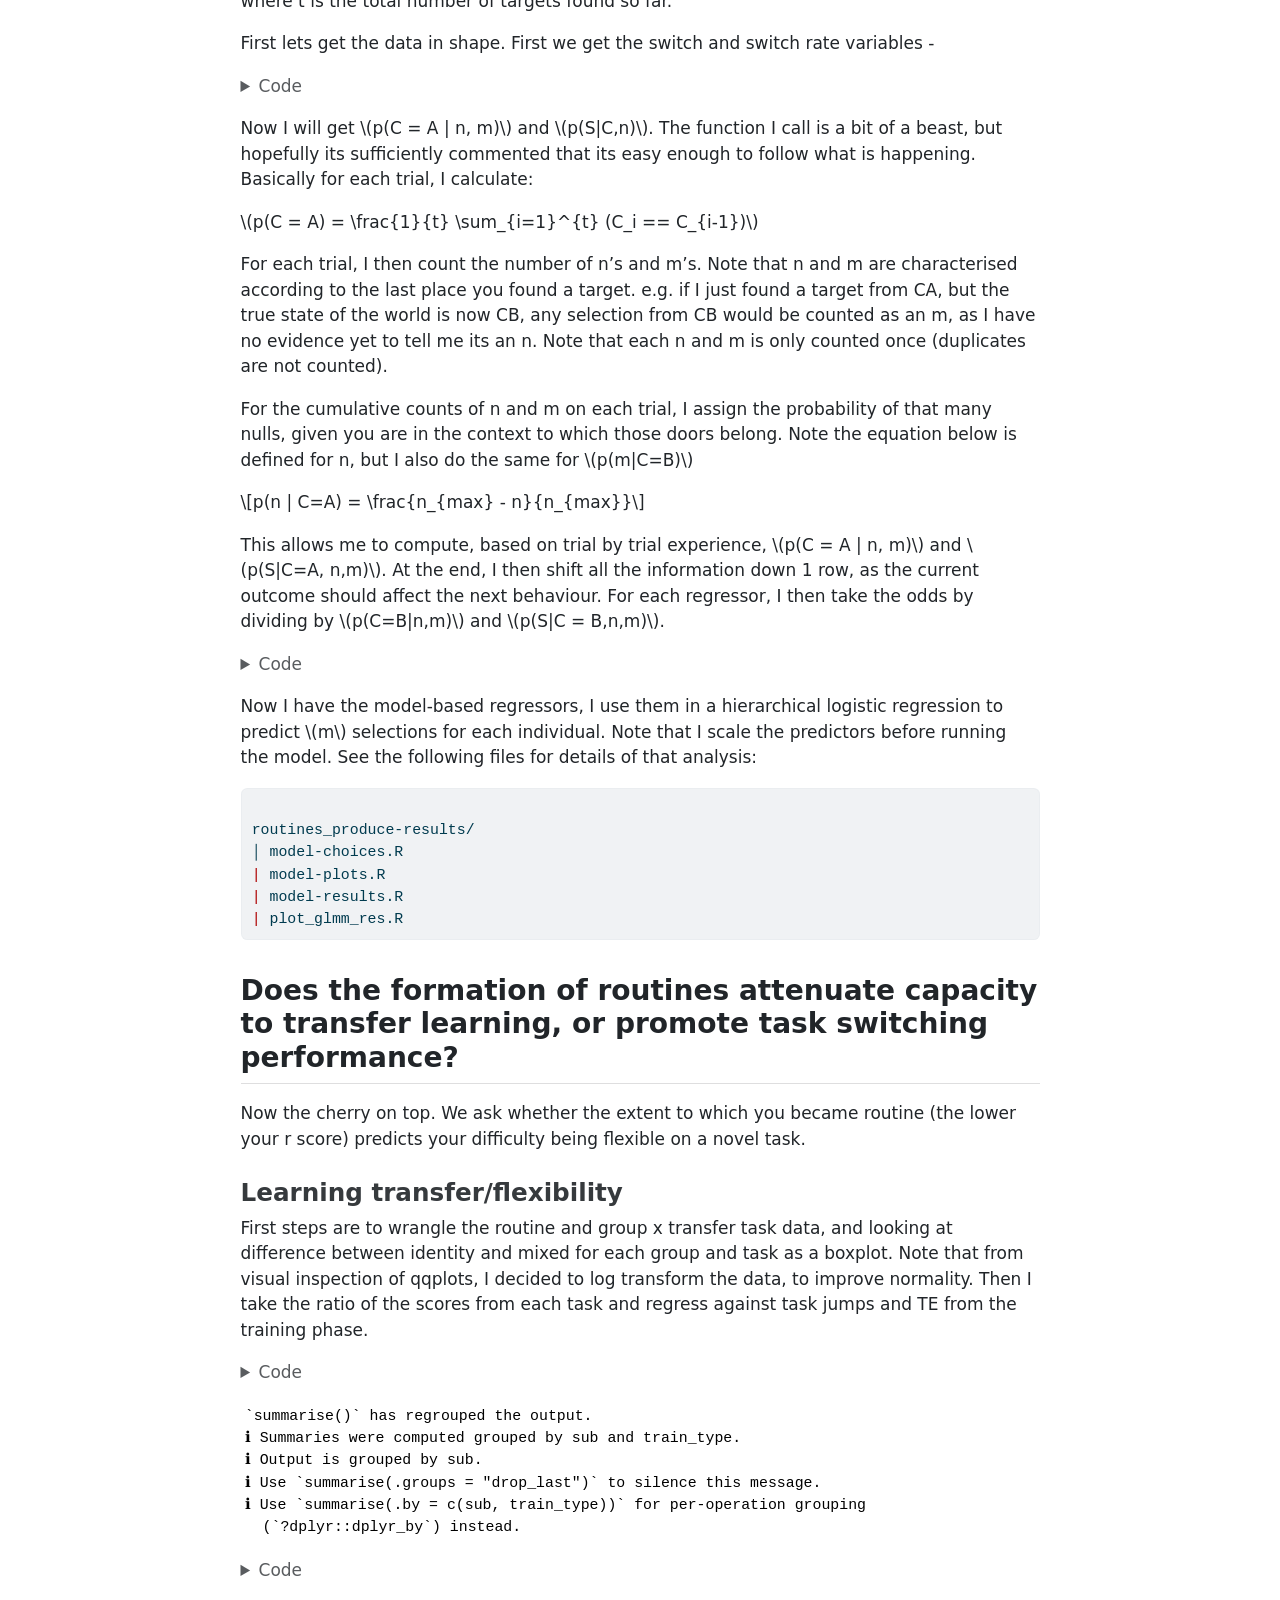
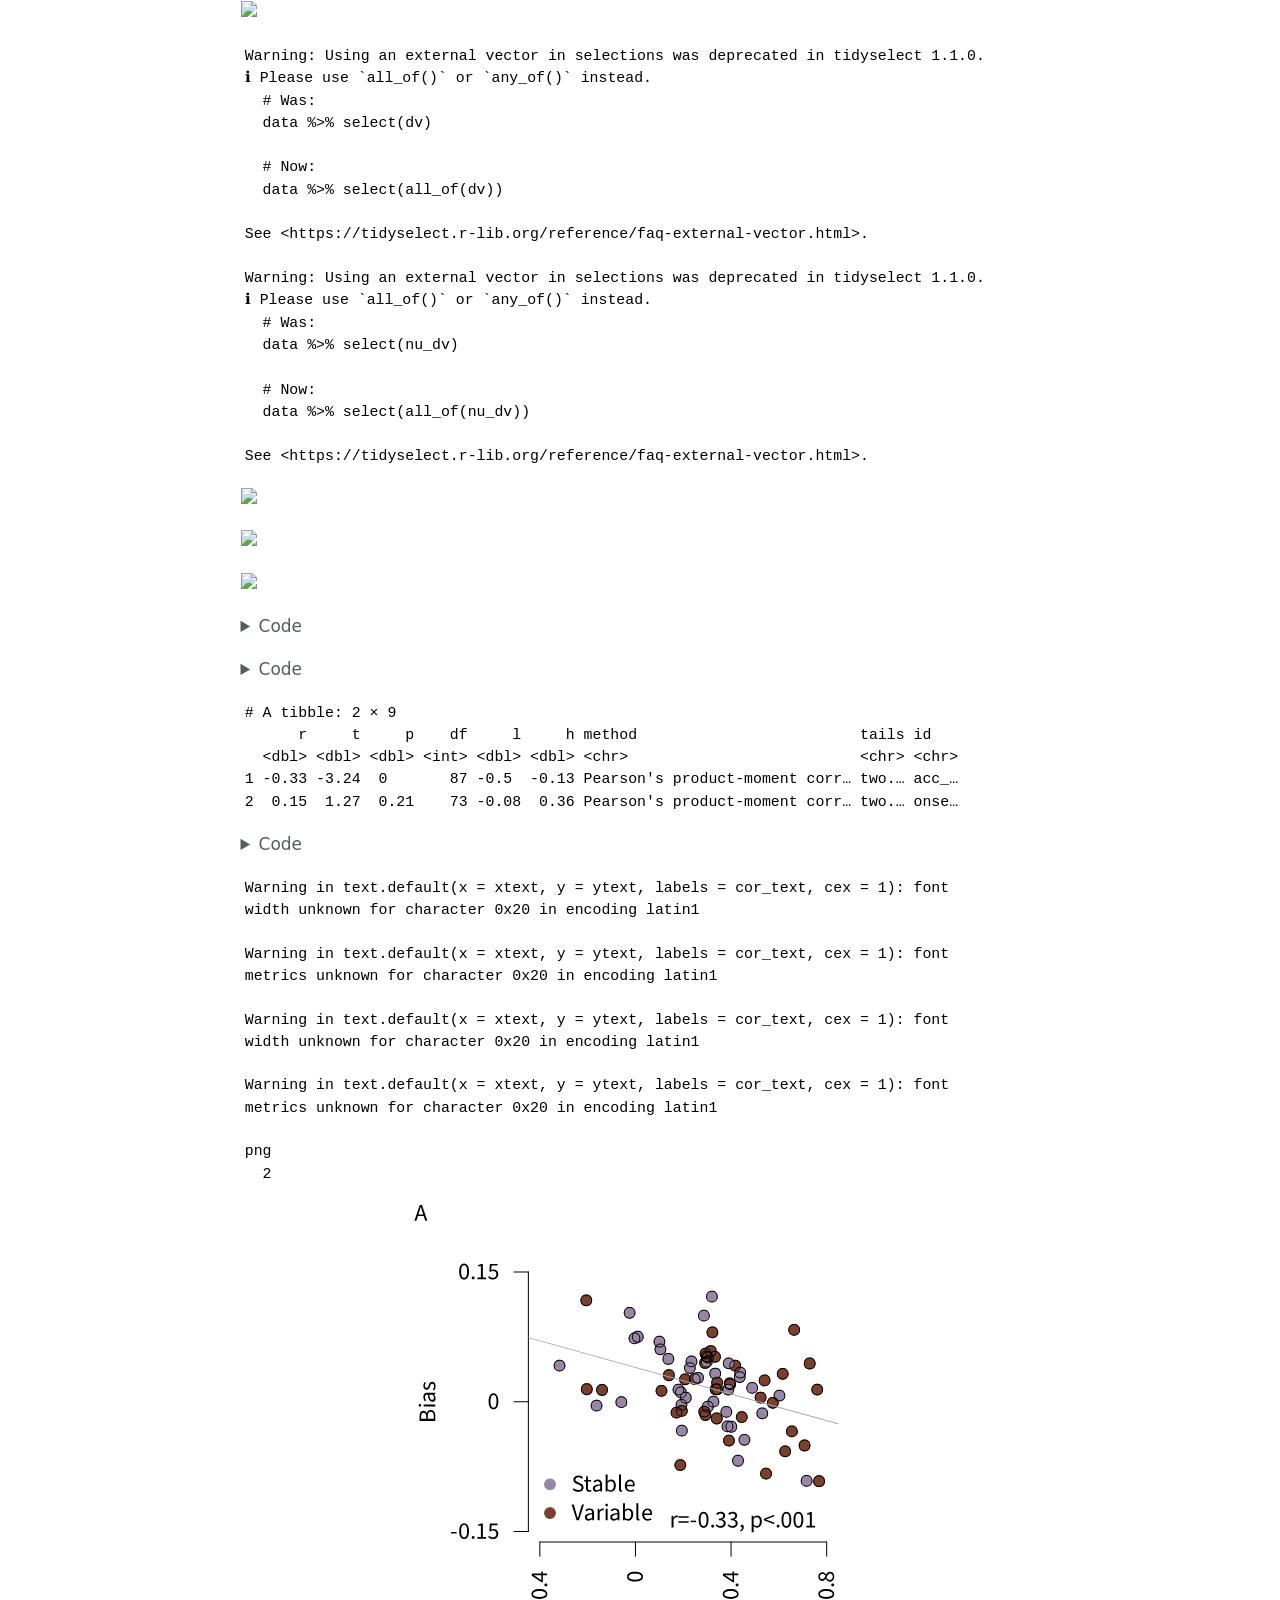
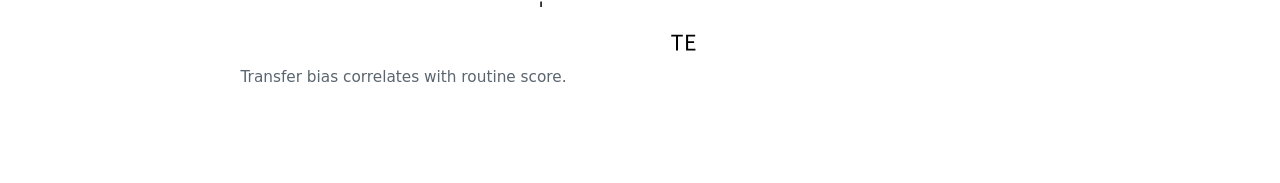
==== commit cd056e77: "re-rendered final" ====
--- a/index.html
+++ b/index.html
@@ -2,13 +2,16 @@
 <html xmlns="http://www.w3.org/1999/xhtml" lang="en" xml:lang="en"><head>
 
 <meta charset="utf-8">
-<meta name="generator" content="quarto-1.8.25">
+<meta name="generator" content="quarto-1.9.38">
 
 <meta name="viewport" content="width=device-width, initial-scale=1.0, user-scalable=yes">
 
 
 <title>Transition Entropy and Routines</title>
 <style>
+/* Default styles provided by pandoc.
+** See https://pandoc.org/MANUAL.html#variables-for-html for config info.
+*/
 code{white-space: pre-wrap;}
 span.smallcaps{font-variant: small-caps;}
 div.columns{display: flex; gap: min(4vw, 1.5em);}
@@ -61,18 +64,17 @@
 <script src="routines_produce-results_files/libs/clipboard/clipboard.min.js"></script>
 <script src="routines_produce-results_files/libs/quarto-html/quarto.js" type="module"></script>
 <script src="routines_produce-results_files/libs/quarto-html/tabsets/tabsets.js" type="module"></script>
-<script src="routines_produce-results_files/libs/quarto-html/axe/axe-check.js" type="module"></script>
 <script src="routines_produce-results_files/libs/quarto-html/popper.min.js"></script>
 <script src="routines_produce-results_files/libs/quarto-html/tippy.umd.min.js"></script>
 <script src="routines_produce-results_files/libs/quarto-html/anchor.min.js"></script>
 <link href="routines_produce-results_files/libs/quarto-html/tippy.css" rel="stylesheet">
-<link href="routines_produce-results_files/libs/quarto-html/quarto-syntax-highlighting-7b89279ff1a6dce999919e0e67d4d9ec.css" rel="stylesheet" id="quarto-text-highlighting-styles">
+<link href="routines_produce-results_files/libs/quarto-html/quarto-syntax-highlighting-15634bcf2e68342d4ad2dfa704d543f6.css" rel="stylesheet" id="quarto-text-highlighting-styles">
 <script src="routines_produce-results_files/libs/bootstrap/bootstrap.min.js"></script>
 <link href="routines_produce-results_files/libs/bootstrap/bootstrap-icons.css" rel="stylesheet">
-<link href="routines_produce-results_files/libs/bootstrap/bootstrap-a95f9c8818afdc76dd8bbea6f80b16e1.min.css" rel="stylesheet" append-hash="true" id="quarto-bootstrap" data-mode="light">
+<link href="routines_produce-results_files/libs/bootstrap/bootstrap-b70a6f68471f23ce2ae0794be739d924.min.css" rel="stylesheet" append-hash="true" id="quarto-bootstrap" data-mode="light">
 
   <script src="https://cdnjs.cloudflare.com/polyfill/v3/polyfill.min.js?features=es6"></script>
-  <script src="https://cdn.jsdelivr.net/npm/mathjax@3/es5/tex-chtml-full.js" type="text/javascript"></script>
+  <script defer="" src="https://cdn.jsdelivr.net/npm/mathjax@3/es5/tex-chtml-full.js" type="text/javascript"></script>
 
 <script type="text/javascript">
 const typesetMath = (el) => {
@@ -167,21 +169,27 @@
 <span id="cb2-12"><a href="#cb2-12" aria-hidden="true" tabindex="-1"></a><span class="fu">library</span>(pdftools)</span>
 <span id="cb2-13"><a href="#cb2-13" aria-hidden="true" tabindex="-1"></a><span class="fu">library</span>(purrr)</span>
 <span id="cb2-14"><a href="#cb2-14" aria-hidden="true" tabindex="-1"></a><span class="fu">library</span>(GGally)</span>
-<span id="cb2-15"><a href="#cb2-15" aria-hidden="true" tabindex="-1"></a></span>
-<span id="cb2-16"><a href="#cb2-16" aria-hidden="true" tabindex="-1"></a>data_path <span class="ot">=</span> <span class="st">'data-wrangled/'</span> <span class="co"># for all data derivs</span></span>
-<span id="cb2-17"><a href="#cb2-17" aria-hidden="true" tabindex="-1"></a>sim_data_path <span class="ot">=</span> <span class="st">'sims/'</span> <span class="co"># for simulation results</span></span>
-<span id="cb2-18"><a href="#cb2-18" aria-hidden="true" tabindex="-1"></a>fig_path <span class="ot">=</span> <span class="st">'figs/'</span> <span class="co"># for figures</span></span>
-<span id="cb2-19"><a href="#cb2-19" aria-hidden="true" tabindex="-1"></a>res_path <span class="ot">=</span> <span class="st">'res/'</span> <span class="co"># for inferential results</span></span>
-<span id="cb2-20"><a href="#cb2-20" aria-hidden="true" tabindex="-1"></a></span>
-<span id="cb2-21"><a href="#cb2-21" aria-hidden="true" tabindex="-1"></a>function_loc <span class="ot">&lt;-</span> <span class="st">"R"</span> <span class="co"># where are the functions?</span></span>
-<span id="cb2-22"><a href="#cb2-22" aria-hidden="true" tabindex="-1"></a>req_functions <span class="ot">&lt;-</span> <span class="fu">list.files</span>(function_loc)</span>
-<span id="cb2-23"><a href="#cb2-23" aria-hidden="true" tabindex="-1"></a><span class="fu">sapply</span>(req_functions, <span class="cf">function</span>(x) <span class="fu">source</span>(<span class="fu">paste</span>(here<span class="sc">::</span><span class="fu">here</span>(function_loc),</span>
-<span id="cb2-24"><a href="#cb2-24" aria-hidden="true" tabindex="-1"></a>                                               x, <span class="at">sep=</span><span class="st">"/"</span>)))</span>
+<span id="cb2-15"><a href="#cb2-15" aria-hidden="true" tabindex="-1"></a><span class="fu">library</span>(interactions)</span>
+<span id="cb2-16"><a href="#cb2-16" aria-hidden="true" tabindex="-1"></a></span>
+<span id="cb2-17"><a href="#cb2-17" aria-hidden="true" tabindex="-1"></a>data_path <span class="ot">=</span> <span class="st">'data-wrangled/'</span> <span class="co"># for all data derivs</span></span>
+<span id="cb2-18"><a href="#cb2-18" aria-hidden="true" tabindex="-1"></a>sim_data_path <span class="ot">=</span> <span class="st">'sims/'</span> <span class="co"># for simulation results</span></span>
+<span id="cb2-19"><a href="#cb2-19" aria-hidden="true" tabindex="-1"></a>fig_path <span class="ot">=</span> <span class="st">'figs/'</span> <span class="co"># for figures</span></span>
+<span id="cb2-20"><a href="#cb2-20" aria-hidden="true" tabindex="-1"></a>res_path <span class="ot">=</span> <span class="st">'res/'</span> <span class="co"># for inferential results</span></span>
+<span id="cb2-21"><a href="#cb2-21" aria-hidden="true" tabindex="-1"></a></span>
+<span id="cb2-22"><a href="#cb2-22" aria-hidden="true" tabindex="-1"></a>function_loc <span class="ot">&lt;-</span> <span class="st">"R"</span> <span class="co"># where are the functions?</span></span>
+<span id="cb2-23"><a href="#cb2-23" aria-hidden="true" tabindex="-1"></a>req_functions <span class="ot">&lt;-</span> <span class="fu">list.files</span>(function_loc)</span>
+<span id="cb2-24"><a href="#cb2-24" aria-hidden="true" tabindex="-1"></a><span class="fu">sapply</span>(req_functions, <span class="cf">function</span>(x) <span class="fu">source</span>(<span class="fu">paste</span>(here<span class="sc">::</span><span class="fu">here</span>(function_loc),x, <span class="at">sep=</span><span class="st">"/"</span>)))</span>
 <span id="cb2-25"><a href="#cb2-25" aria-hidden="true" tabindex="-1"></a></span>
 <span id="cb2-26"><a href="#cb2-26" aria-hidden="true" tabindex="-1"></a><span class="co"># # now some font settings</span></span>
 <span id="cb2-27"><a href="#cb2-27" aria-hidden="true" tabindex="-1"></a><span class="fu">library</span>(extrafont)</span>
 <span id="cb2-28"><a href="#cb2-28" aria-hidden="true" tabindex="-1"></a><span class="co">#font_import() # run this once only, comment out after first time</span></span>
-<span id="cb2-29"><a href="#cb2-29" aria-hidden="true" tabindex="-1"></a><span class="fu">loadfonts</span>(<span class="at">device=</span><span class="st">'pdf'</span>)</span></code></pre></div><button title="Copy to Clipboard" class="code-copy-button"><i class="bi"></i></button></div>
+<span id="cb2-29"><a href="#cb2-29" aria-hidden="true" tabindex="-1"></a><span class="fu">loadfonts</span>(<span class="at">device=</span><span class="st">'pdf'</span>)</span>
+<span id="cb2-30"><a href="#cb2-30" aria-hidden="true" tabindex="-1"></a>fig_font <span class="ot">&lt;-</span> <span class="fu">grep</span>(<span class="st">"source"</span>, <span class="fu">fonts</span>(), <span class="at">value =</span> <span class="cn">TRUE</span>, <span class="at">ignore.case =</span> <span class="cn">TRUE</span>)[<span class="dv">1</span>]</span>
+<span id="cb2-31"><a href="#cb2-31" aria-hidden="true" tabindex="-1"></a></span>
+<span id="cb2-32"><a href="#cb2-32" aria-hidden="true" tabindex="-1"></a><span class="co"># the below are relevant to the z-score plot but are also the base for many other plot dims and colour schemes so will put these here</span></span>
+<span id="cb2-33"><a href="#cb2-33" aria-hidden="true" tabindex="-1"></a>z_p_wdth <span class="ot">&lt;-</span> <span class="dv">10</span> <span class="co"># plot width of ms plot, in cm</span></span>
+<span id="cb2-34"><a href="#cb2-34" aria-hidden="true" tabindex="-1"></a>z_p_hgt <span class="ot">&lt;-</span> z_p_wdth<span class="sc">*</span>(<span class="dv">6</span><span class="sc">/</span><span class="dv">10</span>)</span>
+<span id="cb2-35"><a href="#cb2-35" aria-hidden="true" tabindex="-1"></a>col_scheme <span class="ot">&lt;-</span> <span class="fu">c</span>(<span class="st">'#1b9e77'</span>,<span class="st">'#d95f02'</span>, <span class="st">'#7570b3'</span>)</span></code></pre></div><button title="Copy to Clipboard" class="code-copy-button"><i class="bi"></i></button></div>
 </details>
 </div>
 </section>
@@ -191,7 +199,9 @@
 <p>Here, I calculate the routine (R) scores for each participant, generate density plots of those scores over experiments and conditions, and then I print out the analysis of the basis differences between conditions, across replications.</p>
 <section id="compute-te-scores" class="level3">
 <h3 class="anchored" data-anchor-id="compute-te-scores">Compute TE Scores</h3>
-<p>First I compute TE scores for each participant. Note that these shall now mostly be referred to as R scores within this document.</p>
+<p>First I compute TE scores for each participant. Note that these shall be sometimes referred to as R scores within this document.</p>
+<p>First I compute TE scores for each participant, using the formula -</p>
+<p><img src="figs/R_def.png" class="img-fluid" width="390"></p>
 <div class="cell" data-fold="true">
 <details class="code-fold">
 <summary>Code</summary>
@@ -232,7 +242,7 @@
 <span id="cb4-2"><a href="#cb4-2" aria-hidden="true" tabindex="-1"></a>traj_data_fname <span class="ot">&lt;-</span> <span class="fu">paste</span>(data_path, <span class="st">'exp_'</span>, exp_str, <span class="st">'_evt.csv'</span>, <span class="at">sep=</span><span class="st">""</span>)</span>
 <span id="cb4-3"><a href="#cb4-3" aria-hidden="true" tabindex="-1"></a>traj_fig_fname <span class="ot">&lt;-</span> <span class="fu">paste</span>(fig_path, <span class="st">'trajectories'</span>, <span class="at">sep=</span><span class="st">''</span>)</span>
 <span id="cb4-4"><a href="#cb4-4" aria-hidden="true" tabindex="-1"></a>w <span class="ot">&lt;-</span> <span class="dv">10</span> <span class="co"># width of plot, in cm</span></span>
-<span id="cb4-5"><a href="#cb4-5" aria-hidden="true" tabindex="-1"></a>traj_plt <span class="ot">&lt;-</span> <span class="fu">plot_trajectories</span>(traj_data_fname, traj_fig_fname, w)</span></code></pre></div><button title="Copy to Clipboard" class="code-copy-button"><i class="bi"></i></button></div>
+<span id="cb4-5"><a href="#cb4-5" aria-hidden="true" tabindex="-1"></a>traj_plt <span class="ot">&lt;-</span> <span class="fu">plot_trajectories</span>(traj_data_fname, traj_fig_fname, w, fig_font)</span></code></pre></div><button title="Copy to Clipboard" class="code-copy-button"><i class="bi"></i></button></div>
 </details>
 </div>
 <p>Now we’ve created it, lets display it -</p>
@@ -289,10 +299,13 @@
 <span id="cb6-10"><a href="#cb6-10" aria-hidden="true" tabindex="-1"></a><span class="fu">lapply</span>(exp_strs, z_comps, <span class="at">data_path=</span>data_path)</span></code></pre></div><button title="Copy to Clipboard" class="code-copy-button"><i class="bi"></i></button></div>
 </details>
 <div class="cell-output cell-output-stderr">
-<pre><code>`summarise()` has grouped output by 'sub'. You can override using the `.groups`
-argument.
-`summarise()` has grouped output by 'sub'. You can override using the `.groups`
-argument.</code></pre>
+<pre><code>`summarise()` has regrouped the output.
+`summarise()` has regrouped the output.
+ℹ Summaries were computed grouped by sub and context.
+ℹ Output is grouped by sub.
+ℹ Use `summarise(.groups = "drop_last")` to silence this message.
+ℹ Use `summarise(.by = c(sub, context))` for per-operation grouping
+  (`?dplyr::dplyr_by`) instead.</code></pre>
 </div>
 </div>
 <p>Lets look at those stats!</p>
@@ -409,22 +422,46 @@
 <details class="code-fold">
 <summary>Code</summary>
 <div class="code-copy-outer-scaffold"><div class="sourceCode cell-code" id="cb10"><pre class="sourceCode r code-with-copy"><code class="sourceCode r"><span id="cb10-1"><a href="#cb10-1" aria-hidden="true" tabindex="-1"></a>exp_strs <span class="ot">&lt;-</span> <span class="fu">c</span>(<span class="st">'lt'</span>, <span class="st">'ts'</span>)</span>
-<span id="cb10-2"><a href="#cb10-2" aria-hidden="true" tabindex="-1"></a>col_scheme <span class="ot">&lt;-</span> <span class="fu">c</span>(<span class="st">'#1b9e77'</span>,<span class="st">'#d95f02'</span>, <span class="st">'#7570b3'</span>)</span>
-<span id="cb10-3"><a href="#cb10-3" aria-hidden="true" tabindex="-1"></a><span class="fu">names</span>(col_scheme) <span class="ot">&lt;-</span> <span class="fu">c</span>(exp_strs, <span class="st">"agent"</span>)</span>
+<span id="cb10-2"><a href="#cb10-2" aria-hidden="true" tabindex="-1"></a>z_col_scheme <span class="ot">&lt;-</span> <span class="fu">c</span>(<span class="st">'#1f78b4'</span>, <span class="st">'#b2df8a'</span>, <span class="st">'#a6cee3'</span>)</span>
+<span id="cb10-3"><a href="#cb10-3" aria-hidden="true" tabindex="-1"></a><span class="fu">names</span>(z_col_scheme) <span class="ot">&lt;-</span> <span class="fu">c</span>(exp_strs, <span class="st">"agent"</span>)</span>
 <span id="cb10-4"><a href="#cb10-4" aria-hidden="true" tabindex="-1"></a>sims_fname <span class="ot">=</span> <span class="fu">paste</span>(sim_data_path, <span class="st">'random-agent_z-score-analysis.Rds'</span>, <span class="at">sep=</span><span class="st">'/'</span>)</span>
 <span id="cb10-5"><a href="#cb10-5" aria-hidden="true" tabindex="-1"></a>ms_z_plt_fname <span class="ot">=</span> <span class="fu">paste</span>(fig_path, <span class="st">'z-hsts_ms'</span>, <span class="at">sep=</span><span class="st">''</span>)</span>
 <span id="cb10-6"><a href="#cb10-6" aria-hidden="true" tabindex="-1"></a>tlk_z_plt_fname <span class="ot">=</span> <span class="fu">paste</span>(fig_path, <span class="st">'z-hsts_tlk'</span>, <span class="at">sep=</span><span class="st">''</span>)</span>
-<span id="cb10-7"><a href="#cb10-7" aria-hidden="true" tabindex="-1"></a>z_p_wdth <span class="ot">&lt;-</span> <span class="dv">10</span> <span class="co"># plot width of ms plot, in cm</span></span>
-<span id="cb10-8"><a href="#cb10-8" aria-hidden="true" tabindex="-1"></a>z_p_hgt <span class="ot">&lt;-</span> z_p_wdth<span class="sc">*</span>(<span class="dv">6</span><span class="sc">/</span><span class="dv">10</span>)</span>
-<span id="cb10-9"><a href="#cb10-9" aria-hidden="true" tabindex="-1"></a><span class="fu">produce_z_plts</span>(exp_strs,</span>
-<span id="cb10-10"><a href="#cb10-10" aria-hidden="true" tabindex="-1"></a>               col_scheme,</span>
-<span id="cb10-11"><a href="#cb10-11" aria-hidden="true" tabindex="-1"></a>               z_p_wdth,</span>
-<span id="cb10-12"><a href="#cb10-12" aria-hidden="true" tabindex="-1"></a>               z_p_hgt,</span>
-<span id="cb10-13"><a href="#cb10-13" aria-hidden="true" tabindex="-1"></a>               data_path,</span>
-<span id="cb10-14"><a href="#cb10-14" aria-hidden="true" tabindex="-1"></a>               sims_fname,</span>
-<span id="cb10-15"><a href="#cb10-15" aria-hidden="true" tabindex="-1"></a>               ms_z_plt_fname,</span>
-<span id="cb10-16"><a href="#cb10-16" aria-hidden="true" tabindex="-1"></a>               tlk_z_plt_fname)</span></code></pre></div><button title="Copy to Clipboard" class="code-copy-button"><i class="bi"></i></button></div>
-</details>
+<span id="cb10-7"><a href="#cb10-7" aria-hidden="true" tabindex="-1"></a></span>
+<span id="cb10-8"><a href="#cb10-8" aria-hidden="true" tabindex="-1"></a><span class="fu">produce_z_plts</span>(exp_strs,</span>
+<span id="cb10-9"><a href="#cb10-9" aria-hidden="true" tabindex="-1"></a>               z_col_scheme,</span>
+<span id="cb10-10"><a href="#cb10-10" aria-hidden="true" tabindex="-1"></a>               z_p_wdth,</span>
+<span id="cb10-11"><a href="#cb10-11" aria-hidden="true" tabindex="-1"></a>               z_p_hgt,</span>
+<span id="cb10-12"><a href="#cb10-12" aria-hidden="true" tabindex="-1"></a>               data_path,</span>
+<span id="cb10-13"><a href="#cb10-13" aria-hidden="true" tabindex="-1"></a>               sims_fname,</span>
+<span id="cb10-14"><a href="#cb10-14" aria-hidden="true" tabindex="-1"></a>               ms_z_plt_fname,</span>
+<span id="cb10-15"><a href="#cb10-15" aria-hidden="true" tabindex="-1"></a>               tlk_z_plt_fname,</span>
+<span id="cb10-16"><a href="#cb10-16" aria-hidden="true" tabindex="-1"></a>               fig_font)</span></code></pre></div><button title="Copy to Clipboard" class="code-copy-button"><i class="bi"></i></button></div>
+</details>
+<div class="cell-output cell-output-stderr">
+<pre><code>Warning in (function (s, units = "user", cex = NULL, font = NULL, vfont = NULL,
+: font width unknown for character 0x20 in encoding latin1
+Warning in (function (s, units = "user", cex = NULL, font = NULL, vfont = NULL,
+: font width unknown for character 0x20 in encoding latin1</code></pre>
+</div>
+<div class="cell-output cell-output-stderr">
+<pre><code>Warning in text.default(x, y, ...): font width unknown for character 0x20 in
+encoding latin1
+Warning in text.default(x, y, ...): font width unknown for character 0x20 in
+encoding latin1</code></pre>
+</div>
+<div class="cell-output cell-output-stderr">
+<pre><code>Warning in (function (s, units = "user", cex = NULL, font = NULL, vfont = NULL,
+: font width unknown for character 0x20 in encoding latin1
+Warning in (function (s, units = "user", cex = NULL, font = NULL, vfont = NULL,
+: font width unknown for character 0x20 in encoding latin1</code></pre>
+</div>
+<div class="cell-output cell-output-stderr">
+<pre><code>Warning in text.default(x, y, ...): font width unknown for character 0x20 in
+encoding latin1
+Warning in text.default(x, y, ...): font width unknown for character 0x20 in
+encoding latin1</code></pre>
+</div>
 <div class="cell-output cell-output-stdout">
 <pre><code>png 
   2 </code></pre>
@@ -440,33 +477,33 @@
 <div class="cell">
 <details class="code-fold">
 <summary>Code</summary>
-<div class="code-copy-outer-scaffold"><div class="sourceCode cell-code" id="cb12"><pre class="sourceCode r code-with-copy"><code class="sourceCode r"><span id="cb12-1"><a href="#cb12-1" aria-hidden="true" tabindex="-1"></a>exp_strs <span class="ot">&lt;-</span> <span class="fu">c</span>(<span class="st">'lt'</span>, <span class="st">'ts'</span>)</span>
-<span id="cb12-2"><a href="#cb12-2" aria-hidden="true" tabindex="-1"></a>human_zs <span class="ot">&lt;-</span> <span class="fu">lapply</span>(exp_strs, <span class="cf">function</span>(x) <span class="fu">read.csv</span>(<span class="fu">paste</span>(data_path,</span>
-<span id="cb12-3"><a href="#cb12-3" aria-hidden="true" tabindex="-1"></a>                                                        <span class="st">'exp_'</span>, x,</span>
-<span id="cb12-4"><a href="#cb12-4" aria-hidden="true" tabindex="-1"></a>                                                        <span class="st">'_zs_cl.csv'</span>, </span>
-<span id="cb12-5"><a href="#cb12-5" aria-hidden="true" tabindex="-1"></a>                                                        <span class="at">sep=</span><span class="st">''</span>), <span class="at">header=</span>T))</span>
-<span id="cb12-6"><a href="#cb12-6" aria-hidden="true" tabindex="-1"></a></span>
-<span id="cb12-7"><a href="#cb12-7" aria-hidden="true" tabindex="-1"></a><span class="co"># this will load a n length vector called 'zs' where n = the number of times a null was generated for the random agent</span></span>
-<span id="cb12-8"><a href="#cb12-8" aria-hidden="true" tabindex="-1"></a><span class="fu">load</span>(<span class="fu">paste</span>(sim_data_path, <span class="st">'random-agent_z-score-analysis.Rds'</span>, <span class="at">sep=</span><span class="st">''</span>))</span>
-<span id="cb12-9"><a href="#cb12-9" aria-hidden="true" tabindex="-1"></a></span>
-<span id="cb12-10"><a href="#cb12-10" aria-hidden="true" tabindex="-1"></a>human_v_agent_zs <span class="ot">&lt;-</span> <span class="fu">sapply</span>(human_zs, <span class="cf">function</span>(x) (<span class="fu">mean</span>(x[,<span class="st">'mu_z'</span>]) <span class="sc">-</span> <span class="fu">mean</span>(zs))<span class="sc">/</span><span class="fu">sd</span>(zs))</span>
-<span id="cb12-11"><a href="#cb12-11" aria-hidden="true" tabindex="-1"></a><span class="fu">names</span>(human_v_agent_zs) <span class="ot">&lt;-</span> exp_strs</span>
-<span id="cb12-12"><a href="#cb12-12" aria-hidden="true" tabindex="-1"></a>human_v_agent_ps <span class="ot">&lt;-</span> <span class="fu">sapply</span>(human_v_agent_zs, pnorm)</span>
-<span id="cb12-13"><a href="#cb12-13" aria-hidden="true" tabindex="-1"></a><span class="fu">names</span>(human_v_agent_ps) <span class="ot">&lt;-</span> exp_strs</span>
-<span id="cb12-14"><a href="#cb12-14" aria-hidden="true" tabindex="-1"></a></span>
-<span id="cb12-15"><a href="#cb12-15" aria-hidden="true" tabindex="-1"></a><span class="co"># make a dataframe of the results and save as a csv</span></span>
-<span id="cb12-16"><a href="#cb12-16" aria-hidden="true" tabindex="-1"></a>hum_z_dat <span class="ot">&lt;-</span> <span class="fu">tibble</span>(<span class="at">exp =</span> exp_strs,</span>
-<span id="cb12-17"><a href="#cb12-17" aria-hidden="true" tabindex="-1"></a>                    <span class="at">mu =</span> <span class="fu">c</span>(<span class="fu">round</span>(<span class="fu">mean</span>(zs),<span class="dv">2</span>), <span class="cn">NA</span>),</span>
-<span id="cb12-18"><a href="#cb12-18" aria-hidden="true" tabindex="-1"></a>                    <span class="at">sd =</span> <span class="fu">c</span>(<span class="fu">round</span>(<span class="fu">sd</span>(zs),<span class="dv">2</span>), <span class="cn">NA</span>),</span>
-<span id="cb12-19"><a href="#cb12-19" aria-hidden="true" tabindex="-1"></a>                    <span class="at">zs =</span> human_v_agent_zs,</span>
-<span id="cb12-20"><a href="#cb12-20" aria-hidden="true" tabindex="-1"></a>                    <span class="at">ps =</span> human_v_agent_ps)</span>
-<span id="cb12-21"><a href="#cb12-21" aria-hidden="true" tabindex="-1"></a><span class="co"># this needs to be rounded to 2 dp.</span></span>
-<span id="cb12-22"><a href="#cb12-22" aria-hidden="true" tabindex="-1"></a>hum_z_dat[,<span class="fu">c</span>(<span class="st">"zs"</span>, <span class="st">"ps"</span>)] <span class="ot">&lt;-</span> <span class="fu">apply</span>(hum_z_dat[,<span class="fu">c</span>(<span class="st">"zs"</span>, <span class="st">"ps"</span>)], <span class="dv">2</span>, round, <span class="dv">2</span>)</span>
-<span id="cb12-23"><a href="#cb12-23" aria-hidden="true" tabindex="-1"></a><span class="fu">write.csv</span>(hum_z_dat, <span class="at">file=</span><span class="fu">paste</span>(res_path, <span class="st">'human_v_agent_zs.csv'</span>, <span class="at">sep=</span><span class="st">''</span>),</span>
-<span id="cb12-24"><a href="#cb12-24" aria-hidden="true" tabindex="-1"></a>          <span class="at">row.names=</span><span class="cn">FALSE</span>)</span>
-<span id="cb12-25"><a href="#cb12-25" aria-hidden="true" tabindex="-1"></a></span>
-<span id="cb12-26"><a href="#cb12-26" aria-hidden="true" tabindex="-1"></a><span class="co"># print out the result</span></span>
-<span id="cb12-27"><a href="#cb12-27" aria-hidden="true" tabindex="-1"></a><span class="fu">sprintf</span>(<span class="st">'the probability that the human data comes from the null distribution is p= %.2f for the lt exp, and p= %.2f for the ts exp'</span>, <span class="fu">round</span>(human_v_agent_ps[<span class="st">'lt'</span>],<span class="dv">2</span>), <span class="fu">round</span>(human_v_agent_ps[<span class="st">'ts'</span>],<span class="dv">2</span>))</span></code></pre></div><button title="Copy to Clipboard" class="code-copy-button"><i class="bi"></i></button></div>
+<div class="code-copy-outer-scaffold"><div class="sourceCode cell-code" id="cb16"><pre class="sourceCode r code-with-copy"><code class="sourceCode r"><span id="cb16-1"><a href="#cb16-1" aria-hidden="true" tabindex="-1"></a>exp_strs <span class="ot">&lt;-</span> <span class="fu">c</span>(<span class="st">'lt'</span>, <span class="st">'ts'</span>)</span>
+<span id="cb16-2"><a href="#cb16-2" aria-hidden="true" tabindex="-1"></a>human_zs <span class="ot">&lt;-</span> <span class="fu">lapply</span>(exp_strs, <span class="cf">function</span>(x) <span class="fu">read.csv</span>(<span class="fu">paste</span>(data_path,</span>
+<span id="cb16-3"><a href="#cb16-3" aria-hidden="true" tabindex="-1"></a>                                                        <span class="st">'exp_'</span>, x,</span>
+<span id="cb16-4"><a href="#cb16-4" aria-hidden="true" tabindex="-1"></a>                                                        <span class="st">'_zs_cl.csv'</span>, </span>
+<span id="cb16-5"><a href="#cb16-5" aria-hidden="true" tabindex="-1"></a>                                                        <span class="at">sep=</span><span class="st">''</span>), <span class="at">header=</span>T))</span>
+<span id="cb16-6"><a href="#cb16-6" aria-hidden="true" tabindex="-1"></a></span>
+<span id="cb16-7"><a href="#cb16-7" aria-hidden="true" tabindex="-1"></a><span class="co"># this will load a n length vector called 'zs' where n = the number of times a null was generated for the random agent</span></span>
+<span id="cb16-8"><a href="#cb16-8" aria-hidden="true" tabindex="-1"></a><span class="fu">load</span>(<span class="fu">paste</span>(sim_data_path, <span class="st">'random-agent_z-score-analysis.Rds'</span>, <span class="at">sep=</span><span class="st">''</span>))</span>
+<span id="cb16-9"><a href="#cb16-9" aria-hidden="true" tabindex="-1"></a></span>
+<span id="cb16-10"><a href="#cb16-10" aria-hidden="true" tabindex="-1"></a>human_v_agent_zs <span class="ot">&lt;-</span> <span class="fu">sapply</span>(human_zs, <span class="cf">function</span>(x) (<span class="fu">mean</span>(x[,<span class="st">'mu_z'</span>]) <span class="sc">-</span> <span class="fu">mean</span>(zs))<span class="sc">/</span><span class="fu">sd</span>(zs))</span>
+<span id="cb16-11"><a href="#cb16-11" aria-hidden="true" tabindex="-1"></a><span class="fu">names</span>(human_v_agent_zs) <span class="ot">&lt;-</span> exp_strs</span>
+<span id="cb16-12"><a href="#cb16-12" aria-hidden="true" tabindex="-1"></a>human_v_agent_ps <span class="ot">&lt;-</span> <span class="fu">sapply</span>(human_v_agent_zs, pnorm)</span>
+<span id="cb16-13"><a href="#cb16-13" aria-hidden="true" tabindex="-1"></a><span class="fu">names</span>(human_v_agent_ps) <span class="ot">&lt;-</span> exp_strs</span>
+<span id="cb16-14"><a href="#cb16-14" aria-hidden="true" tabindex="-1"></a></span>
+<span id="cb16-15"><a href="#cb16-15" aria-hidden="true" tabindex="-1"></a><span class="co"># make a dataframe of the results and save as a csv</span></span>
+<span id="cb16-16"><a href="#cb16-16" aria-hidden="true" tabindex="-1"></a>hum_z_dat <span class="ot">&lt;-</span> <span class="fu">tibble</span>(<span class="at">exp =</span> exp_strs,</span>
+<span id="cb16-17"><a href="#cb16-17" aria-hidden="true" tabindex="-1"></a>                    <span class="at">mu =</span> <span class="fu">c</span>(<span class="fu">round</span>(<span class="fu">mean</span>(zs),<span class="dv">2</span>), <span class="cn">NA</span>),</span>
+<span id="cb16-18"><a href="#cb16-18" aria-hidden="true" tabindex="-1"></a>                    <span class="at">sd =</span> <span class="fu">c</span>(<span class="fu">round</span>(<span class="fu">sd</span>(zs),<span class="dv">2</span>), <span class="cn">NA</span>),</span>
+<span id="cb16-19"><a href="#cb16-19" aria-hidden="true" tabindex="-1"></a>                    <span class="at">zs =</span> human_v_agent_zs,</span>
+<span id="cb16-20"><a href="#cb16-20" aria-hidden="true" tabindex="-1"></a>                    <span class="at">ps =</span> human_v_agent_ps)</span>
+<span id="cb16-21"><a href="#cb16-21" aria-hidden="true" tabindex="-1"></a><span class="co"># this needs to be rounded to 2 dp.</span></span>
+<span id="cb16-22"><a href="#cb16-22" aria-hidden="true" tabindex="-1"></a>hum_z_dat[,<span class="fu">c</span>(<span class="st">"zs"</span>, <span class="st">"ps"</span>)] <span class="ot">&lt;-</span> <span class="fu">apply</span>(hum_z_dat[,<span class="fu">c</span>(<span class="st">"zs"</span>, <span class="st">"ps"</span>)], <span class="dv">2</span>, round, <span class="dv">2</span>)</span>
+<span id="cb16-23"><a href="#cb16-23" aria-hidden="true" tabindex="-1"></a><span class="fu">write.csv</span>(hum_z_dat, <span class="at">file=</span><span class="fu">paste</span>(res_path, <span class="st">'human_v_agent_zs.csv'</span>, <span class="at">sep=</span><span class="st">''</span>),</span>
+<span id="cb16-24"><a href="#cb16-24" aria-hidden="true" tabindex="-1"></a>          <span class="at">row.names=</span><span class="cn">FALSE</span>)</span>
+<span id="cb16-25"><a href="#cb16-25" aria-hidden="true" tabindex="-1"></a></span>
+<span id="cb16-26"><a href="#cb16-26" aria-hidden="true" tabindex="-1"></a><span class="co"># print out the result</span></span>
+<span id="cb16-27"><a href="#cb16-27" aria-hidden="true" tabindex="-1"></a><span class="fu">sprintf</span>(<span class="st">'the probability that the human data comes from the null distribution is p= %.2f for the lt exp, and p= %.2f for the ts exp'</span>, <span class="fu">round</span>(human_v_agent_ps[<span class="st">'lt'</span>],<span class="dv">2</span>), <span class="fu">round</span>(human_v_agent_ps[<span class="st">'ts'</span>],<span class="dv">2</span>))</span></code></pre></div><button title="Copy to Clipboard" class="code-copy-button"><i class="bi"></i></button></div>
 </details>
 <div class="cell-output cell-output-stdout">
 <pre><code>[1] "the probability that the human data comes from the null distribution is p= 0.00 for the lt exp, and p= 0.00 for the ts exp"</code></pre>
@@ -479,33 +516,34 @@
 <div class="cell">
 <details class="code-fold">
 <summary>Code</summary>
-<div class="code-copy-outer-scaffold"><div class="sourceCode cell-code" id="cb14"><pre class="sourceCode r code-with-copy"><code class="sourceCode r"><span id="cb14-1"><a href="#cb14-1" aria-hidden="true" tabindex="-1"></a>rel_data_fname <span class="ot">&lt;-</span> <span class="fu">paste</span>(data_path, <span class="st">'dat4_seq_model.Rda'</span>, <span class="at">sep=</span><span class="st">''</span>) <span class="co"># note: this datafile was generated by this project -https://github.com/garner-code/DA_VisRoutes and copied over to this project for the current analysis </span></span>
-<span id="cb14-2"><a href="#cb14-2" aria-hidden="true" tabindex="-1"></a>rel_data_save_name <span class="ot">&lt;-</span> <span class="fu">paste</span>(data_path, <span class="st">'rel_rs_wf.csv'</span>, <span class="at">sep=</span><span class="st">''</span>) <span class="co"># save the r's from da and placebo in widefrom</span></span>
-<span id="cb14-3"><a href="#cb14-3" aria-hidden="true" tabindex="-1"></a>rel_analysis_save_name <span class="ot">&lt;-</span> <span class="fu">paste</span>(res_path, <span class="st">'da_reliability_analysis.csv'</span>, <span class="at">sep=</span><span class="st">''</span>)</span>
-<span id="cb14-4"><a href="#cb14-4" aria-hidden="true" tabindex="-1"></a><span class="fu">reliability_analysis</span>(rel_data_fname, rel_data_save_name,</span>
-<span id="cb14-5"><a href="#cb14-5" aria-hidden="true" tabindex="-1"></a>                     rel_analysis_save_name)</span>
-<span id="cb14-6"><a href="#cb14-6" aria-hidden="true" tabindex="-1"></a></span>
-<span id="cb14-7"><a href="#cb14-7" aria-hidden="true" tabindex="-1"></a><span class="co"># now we've made the data file, report the results of the reliability analysis</span></span>
-<span id="cb14-8"><a href="#cb14-8" aria-hidden="true" tabindex="-1"></a>rel <span class="ot">&lt;-</span> <span class="fu">read.csv</span>(rel_analysis_save_name)</span>
-<span id="cb14-9"><a href="#cb14-9" aria-hidden="true" tabindex="-1"></a>fmt <span class="ot">=</span> <span class="st">'the measure demonstrates some reliability, r = %.2f, 95 CI[%.2f, %.2f], t(%.0f) = %.2f, p = %.2f'</span></span>
-<span id="cb14-10"><a href="#cb14-10" aria-hidden="true" tabindex="-1"></a><span class="fu">sprintf</span>(fmt, rel<span class="sc">$</span>r, rel<span class="sc">$</span>l, rel<span class="sc">$</span>u, rel<span class="sc">$</span>df, rel<span class="sc">$</span>t, rel<span class="sc">$</span>p)</span></code></pre></div><button title="Copy to Clipboard" class="code-copy-button"><i class="bi"></i></button></div>
+<div class="code-copy-outer-scaffold"><div class="sourceCode cell-code" id="cb18"><pre class="sourceCode r code-with-copy"><code class="sourceCode r"><span id="cb18-1"><a href="#cb18-1" aria-hidden="true" tabindex="-1"></a>rel_data_fname <span class="ot">&lt;-</span> <span class="fu">paste</span>(data_path, <span class="st">'dat4_seq_model.Rda'</span>, <span class="at">sep=</span><span class="st">''</span>) <span class="co"># note: this datafile was generated by this project -https://github.com/garner-code/DA_VisRoutes and copied over to this project for the current analysis </span></span>
+<span id="cb18-2"><a href="#cb18-2" aria-hidden="true" tabindex="-1"></a>rel_data_save_name <span class="ot">&lt;-</span> <span class="fu">paste</span>(data_path, <span class="st">'rel_rs_wf.csv'</span>, <span class="at">sep=</span><span class="st">''</span>) <span class="co"># save the r's from da and placebo in widefrom</span></span>
+<span id="cb18-3"><a href="#cb18-3" aria-hidden="true" tabindex="-1"></a>rel_analysis_save_name <span class="ot">&lt;-</span> <span class="fu">paste</span>(res_path, <span class="st">'da_reliability_analysis.csv'</span>, <span class="at">sep=</span><span class="st">''</span>)</span>
+<span id="cb18-4"><a href="#cb18-4" aria-hidden="true" tabindex="-1"></a><span class="fu">reliability_analysis</span>(rel_data_fname, rel_data_save_name,</span>
+<span id="cb18-5"><a href="#cb18-5" aria-hidden="true" tabindex="-1"></a>                     rel_analysis_save_name)</span>
+<span id="cb18-6"><a href="#cb18-6" aria-hidden="true" tabindex="-1"></a></span>
+<span id="cb18-7"><a href="#cb18-7" aria-hidden="true" tabindex="-1"></a><span class="co"># now we've made the data file, report the results of the reliability analysis</span></span>
+<span id="cb18-8"><a href="#cb18-8" aria-hidden="true" tabindex="-1"></a>rel <span class="ot">&lt;-</span> <span class="fu">read.csv</span>(rel_analysis_save_name)</span>
+<span id="cb18-9"><a href="#cb18-9" aria-hidden="true" tabindex="-1"></a>fmt <span class="ot">=</span> <span class="st">'the %s measure demonstrates some reliability, r = %.2f, 95 CI[%.2f, %.2f], t(%.0f) = %.2f, p = %.2f'</span></span>
+<span id="cb18-10"><a href="#cb18-10" aria-hidden="true" tabindex="-1"></a><span class="fu">sprintf</span>(fmt, rel<span class="sc">$</span>measure, rel<span class="sc">$</span>r, rel<span class="sc">$</span>l, rel<span class="sc">$</span>u, rel<span class="sc">$</span>df, rel<span class="sc">$</span>t, rel<span class="sc">$</span>p)</span></code></pre></div><button title="Copy to Clipboard" class="code-copy-button"><i class="bi"></i></button></div>
 </details>
 </div>
 <p>Now let’s see the correlation in the data -</p>
 <div class="cell">
 <details class="code-fold">
 <summary>Code</summary>
-<div class="code-copy-outer-scaffold"><div class="sourceCode cell-code" id="cb15"><pre class="sourceCode r code-with-copy"><code class="sourceCode r"><span id="cb15-1"><a href="#cb15-1" aria-hidden="true" tabindex="-1"></a><span class="co"># note the 'r' is for reliability</span></span>
-<span id="cb15-2"><a href="#cb15-2" aria-hidden="true" tabindex="-1"></a>r_p_wdth <span class="ot">&lt;-</span> z_p_wdth<span class="sc">/</span><span class="dv">2</span> <span class="co"># plot width of ms plot, in cm - its half the width of the z-score plot</span></span>
-<span id="cb15-3"><a href="#cb15-3" aria-hidden="true" tabindex="-1"></a>r_p_hgt <span class="ot">&lt;-</span> z_p_hgt</span>
-<span id="cb15-4"><a href="#cb15-4" aria-hidden="true" tabindex="-1"></a>r_col <span class="ot">=</span> col_scheme[<span class="dv">3</span>]</span>
-<span id="cb15-5"><a href="#cb15-5" aria-hidden="true" tabindex="-1"></a>fig_lab <span class="ot">=</span> <span class="st">'C'</span></span>
-<span id="cb15-6"><a href="#cb15-6" aria-hidden="true" tabindex="-1"></a>rel_data_save_name <span class="ot">=</span> rel_data_save_name</span>
-<span id="cb15-7"><a href="#cb15-7" aria-hidden="true" tabindex="-1"></a>rel_plt_fname <span class="ot">=</span> <span class="fu">paste</span>(fig_path, <span class="st">'reliability_data'</span>, <span class="at">sep=</span><span class="st">''</span>)</span>
-<span id="cb15-8"><a href="#cb15-8" aria-hidden="true" tabindex="-1"></a><span class="fu">plot_rel</span>(r_p_wdth, r_p_hgt, r_col,</span>
-<span id="cb15-9"><a href="#cb15-9" aria-hidden="true" tabindex="-1"></a>         fig_lab, </span>
-<span id="cb15-10"><a href="#cb15-10" aria-hidden="true" tabindex="-1"></a>         rel_data_save_name,</span>
-<span id="cb15-11"><a href="#cb15-11" aria-hidden="true" tabindex="-1"></a>         rel_plt_fname)</span></code></pre></div><button title="Copy to Clipboard" class="code-copy-button"><i class="bi"></i></button></div>
+<div class="code-copy-outer-scaffold"><div class="sourceCode cell-code" id="cb19"><pre class="sourceCode r code-with-copy"><code class="sourceCode r"><span id="cb19-1"><a href="#cb19-1" aria-hidden="true" tabindex="-1"></a><span class="co"># note the 'r' is for reliability</span></span>
+<span id="cb19-2"><a href="#cb19-2" aria-hidden="true" tabindex="-1"></a>r_p_wdth <span class="ot">&lt;-</span> z_p_wdth<span class="sc">/</span><span class="dv">2</span> <span class="co"># plot width of ms plot, in cm - its half the width of the z-score plot</span></span>
+<span id="cb19-3"><a href="#cb19-3" aria-hidden="true" tabindex="-1"></a>r_p_hgt <span class="ot">&lt;-</span> z_p_hgt</span>
+<span id="cb19-4"><a href="#cb19-4" aria-hidden="true" tabindex="-1"></a>r_col <span class="ot">=</span> col_scheme[<span class="dv">3</span>]</span>
+<span id="cb19-5"><a href="#cb19-5" aria-hidden="true" tabindex="-1"></a>fig_lab <span class="ot">=</span> <span class="st">'C'</span></span>
+<span id="cb19-6"><a href="#cb19-6" aria-hidden="true" tabindex="-1"></a>rel_data_save_name <span class="ot">=</span> rel_data_save_name</span>
+<span id="cb19-7"><a href="#cb19-7" aria-hidden="true" tabindex="-1"></a>rel_plt_fname <span class="ot">=</span> <span class="fu">paste</span>(fig_path, <span class="st">'reliability_data'</span>, <span class="at">sep=</span><span class="st">''</span>)</span>
+<span id="cb19-8"><a href="#cb19-8" aria-hidden="true" tabindex="-1"></a><span class="fu">plot_rel</span>(r_p_wdth, r_p_hgt, r_col,</span>
+<span id="cb19-9"><a href="#cb19-9" aria-hidden="true" tabindex="-1"></a>         fig_lab, </span>
+<span id="cb19-10"><a href="#cb19-10" aria-hidden="true" tabindex="-1"></a>         rel_data_save_name,</span>
+<span id="cb19-11"><a href="#cb19-11" aria-hidden="true" tabindex="-1"></a>         rel_plt_fname,</span>
+<span id="cb19-12"><a href="#cb19-12" aria-hidden="true" tabindex="-1"></a>         <span class="at">fig_font=</span>fig_font)</span></code></pre></div><button title="Copy to Clipboard" class="code-copy-button"><i class="bi"></i></button></div>
 </details>
 </div>
 <div class="quarto-figure quarto-figure-center">
@@ -514,37 +552,20 @@
 <figcaption>Fig 3: Correlation of routine scores between sessions</figcaption>
 </figure>
 </div>
-<p>Now I can put Figs 1, 2 and 3 together to make one figure. Going to use the magick package, as dealing with pdfs.</p>
-<div class="cell">
-<details class="code-fold">
-<summary>Code</summary>
-<div class="code-copy-outer-scaffold"><div class="sourceCode cell-code" id="cb16"><pre class="sourceCode r code-with-copy"><code class="sourceCode r"><span id="cb16-1"><a href="#cb16-1" aria-hidden="true" tabindex="-1"></a><span class="co"># fnms = c(traj_fig_fname, ms_z_plt_fname, rel_plt_fname)</span></span>
-<span id="cb16-2"><a href="#cb16-2" aria-hidden="true" tabindex="-1"></a>fnms <span class="ot">=</span> <span class="fu">c</span>(traj_fig_fname, ms_z_plt_fname)</span>
-<span id="cb16-3"><a href="#cb16-3" aria-hidden="true" tabindex="-1"></a></span>
-<span id="cb16-4"><a href="#cb16-4" aria-hidden="true" tabindex="-1"></a>ims <span class="ot">=</span> <span class="fu">lapply</span>(fnms, <span class="cf">function</span>(x) <span class="fu">image_read_pdf</span>(<span class="fu">paste</span>(x, <span class="st">'.pdf'</span>, <span class="at">sep=</span><span class="st">''</span>)))</span>
-<span id="cb16-5"><a href="#cb16-5" aria-hidden="true" tabindex="-1"></a></span>
-<span id="cb16-6"><a href="#cb16-6" aria-hidden="true" tabindex="-1"></a>im_info <span class="ot">=</span> <span class="fu">lapply</span>(ims, image_info)</span>
-<span id="cb16-7"><a href="#cb16-7" aria-hidden="true" tabindex="-1"></a>top_width <span class="ot">=</span> im_info[[<span class="dv">2</span>]]<span class="sc">$</span>width <span class="co">#+ im_info[[3]]$width</span></span>
-<span id="cb16-8"><a href="#cb16-8" aria-hidden="true" tabindex="-1"></a>bottom_width <span class="ot">=</span> im_info[[<span class="dv">1</span>]]<span class="sc">$</span>width</span>
-<span id="cb16-9"><a href="#cb16-9" aria-hidden="true" tabindex="-1"></a></span>
-<span id="cb16-10"><a href="#cb16-10" aria-hidden="true" tabindex="-1"></a>bottom_centered <span class="ot">&lt;-</span> <span class="fu">image_extent</span>(ims[[<span class="dv">1</span>]],</span>
-<span id="cb16-11"><a href="#cb16-11" aria-hidden="true" tabindex="-1"></a>                                <span class="at">geometry =</span> <span class="fu">paste0</span>(top_width, <span class="st">"x"</span>, <span class="at">... =</span>  </span>
-<span id="cb16-12"><a href="#cb16-12" aria-hidden="true" tabindex="-1"></a>                                                    im_info[[<span class="dv">1</span>]]<span class="sc">$</span>height),</span>
-<span id="cb16-13"><a href="#cb16-13" aria-hidden="true" tabindex="-1"></a>                                <span class="at">gravity =</span> <span class="st">"north"</span>,</span>
-<span id="cb16-14"><a href="#cb16-14" aria-hidden="true" tabindex="-1"></a>                                <span class="at">color =</span> <span class="st">"none"</span>)</span>
-<span id="cb16-15"><a href="#cb16-15" aria-hidden="true" tabindex="-1"></a></span>
-<span id="cb16-16"><a href="#cb16-16" aria-hidden="true" tabindex="-1"></a></span>
-<span id="cb16-17"><a href="#cb16-17" aria-hidden="true" tabindex="-1"></a><span class="co"># multi &lt;- c(ims[[2]]) %&gt;%</span></span>
-<span id="cb16-18"><a href="#cb16-18" aria-hidden="true" tabindex="-1"></a><span class="co">#          image_append() %&gt;%</span></span>
-<span id="cb16-19"><a href="#cb16-19" aria-hidden="true" tabindex="-1"></a><span class="co">#         c(bottom_centered) %&gt;% # might want to adjust the size of this</span></span>
-<span id="cb16-20"><a href="#cb16-20" aria-hidden="true" tabindex="-1"></a><span class="co">#          image_append(stack=TRUE)</span></span>
-<span id="cb16-21"><a href="#cb16-21" aria-hidden="true" tabindex="-1"></a>multi <span class="ot">&lt;-</span> <span class="fu">c</span>(ims[[<span class="dv">2</span>]], ims[[<span class="dv">1</span>]]) <span class="sc">%&gt;%</span></span>
-<span id="cb16-22"><a href="#cb16-22" aria-hidden="true" tabindex="-1"></a>         <span class="fu">image_append</span>(<span class="at">stack=</span><span class="cn">TRUE</span>)</span>
-<span id="cb16-23"><a href="#cb16-23" aria-hidden="true" tabindex="-1"></a>traj_hght <span class="ot">=</span> (w<span class="sc">/</span><span class="dv">6</span><span class="sc">*</span><span class="dv">2</span>)<span class="sc">+</span>.<span class="dv">5</span> <span class="co"># get the height of the traj plot</span></span>
-<span id="cb16-24"><a href="#cb16-24" aria-hidden="true" tabindex="-1"></a><span class="fu">pdf</span>(<span class="fu">paste</span>(fig_path, <span class="st">'FigA.pdf'</span>, <span class="at">sep=</span><span class="st">''</span>), <span class="at">width=</span>z_p_wdth<span class="sc">+</span><span class="dv">1</span>, <span class="co"># +r_p_wdth,</span></span>
-<span id="cb16-25"><a href="#cb16-25" aria-hidden="true" tabindex="-1"></a>    <span class="at">height=</span>z_p_hgt<span class="sc">+</span>traj_hght)</span>
-<span id="cb16-26"><a href="#cb16-26" aria-hidden="true" tabindex="-1"></a><span class="fu">plot</span>(multi)</span>
-<span id="cb16-27"><a href="#cb16-27" aria-hidden="true" tabindex="-1"></a><span class="fu">dev.off</span>()</span></code></pre></div><button title="Copy to Clipboard" class="code-copy-button"><i class="bi"></i></button></div>
+<p>Now I can put Figs 1, 2 together to make one figure. (3 is for refs, not for the manuscript). Going to use the magick package, as dealing with pdfs.</p>
+<div class="cell">
+<details class="code-fold">
+<summary>Code</summary>
+<div class="code-copy-outer-scaffold"><div class="sourceCode cell-code" id="cb20"><pre class="sourceCode r code-with-copy"><code class="sourceCode r"><span id="cb20-1"><a href="#cb20-1" aria-hidden="true" tabindex="-1"></a>fnms <span class="ot">=</span> <span class="fu">c</span>(traj_fig_fname, ms_z_plt_fname)</span>
+<span id="cb20-2"><a href="#cb20-2" aria-hidden="true" tabindex="-1"></a></span>
+<span id="cb20-3"><a href="#cb20-3" aria-hidden="true" tabindex="-1"></a>ims <span class="ot">=</span> <span class="fu">lapply</span>(fnms, <span class="cf">function</span>(x) <span class="fu">image_read_pdf</span>(<span class="fu">paste</span>(x, <span class="st">'.pdf'</span>, <span class="at">sep=</span><span class="st">''</span>)))</span>
+<span id="cb20-4"><a href="#cb20-4" aria-hidden="true" tabindex="-1"></a></span>
+<span id="cb20-5"><a href="#cb20-5" aria-hidden="true" tabindex="-1"></a>multi <span class="ot">&lt;-</span> <span class="fu">image_append</span>(<span class="fu">c</span>(ims[[<span class="dv">2</span>]], ims[[<span class="dv">1</span>]]), <span class="at">stack =</span> <span class="cn">TRUE</span>)</span>
+<span id="cb20-6"><a href="#cb20-6" aria-hidden="true" tabindex="-1"></a></span>
+<span id="cb20-7"><a href="#cb20-7" aria-hidden="true" tabindex="-1"></a><span class="fu">pdf</span>(<span class="fu">paste</span>(fig_path, <span class="st">'FigA.pdf'</span>, <span class="at">sep=</span><span class="st">''</span>)) <span class="co">#, width=z_p_wdth+r_p_wdth,</span></span>
+<span id="cb20-8"><a href="#cb20-8" aria-hidden="true" tabindex="-1"></a>   <span class="co"># height=z_p_hgt+traj_hght)</span></span>
+<span id="cb20-9"><a href="#cb20-9" aria-hidden="true" tabindex="-1"></a><span class="fu">plot</span>(multi)</span>
+<span id="cb20-10"><a href="#cb20-10" aria-hidden="true" tabindex="-1"></a><span class="fu">dev.off</span>()</span></code></pre></div><button title="Copy to Clipboard" class="code-copy-button"><i class="bi"></i></button></div>
 </details>
 </div>
 </section>
@@ -558,17 +579,20 @@
 <div class="cell">
 <details class="code-fold">
 <summary>Code</summary>
-<div class="code-copy-outer-scaffold"><div class="sourceCode cell-code" id="cb17"><pre class="sourceCode r code-with-copy"><code class="sourceCode r"><span id="cb17-1"><a href="#cb17-1" aria-hidden="true" tabindex="-1"></a><span class="co"># first, I need to get the routine scores matched with the training group scores</span></span>
-<span id="cb17-2"><a href="#cb17-2" aria-hidden="true" tabindex="-1"></a><span class="fu">lapply</span>(<span class="fu">c</span>(<span class="st">'lt'</span>, <span class="st">'ts'</span>), get_r_info_and_save, <span class="at">data_path=</span>data_path)</span>
-<span id="cb17-3"><a href="#cb17-3" aria-hidden="true" tabindex="-1"></a>col_scheme <span class="ot">=</span> <span class="fu">c</span>(<span class="st">"#ef8a62"</span>,<span class="st">"#999999"</span>)</span>
-<span id="cb17-4"><a href="#cb17-4" aria-hidden="true" tabindex="-1"></a><span class="fu">plot_r_train</span>(<span class="at">p_wdth =</span> z_p_wdth, </span>
-<span id="cb17-5"><a href="#cb17-5" aria-hidden="true" tabindex="-1"></a>             <span class="at">p_hgt =</span> z_p_hgt, </span>
-<span id="cb17-6"><a href="#cb17-6" aria-hidden="true" tabindex="-1"></a>             <span class="at">cols =</span> col_scheme, </span>
-<span id="cb17-7"><a href="#cb17-7" aria-hidden="true" tabindex="-1"></a>             <span class="at">x_rng =</span> <span class="fu">c</span>(<span class="dv">0</span>, <span class="dv">40</span>),</span>
-<span id="cb17-8"><a href="#cb17-8" aria-hidden="true" tabindex="-1"></a>             <span class="at">y_rng =</span> <span class="fu">c</span>(<span class="dv">0</span>, <span class="dv">25</span>),</span>
-<span id="cb17-9"><a href="#cb17-9" aria-hidden="true" tabindex="-1"></a>             <span class="at">exp_strs =</span> exp_strs,</span>
-<span id="cb17-10"><a href="#cb17-10" aria-hidden="true" tabindex="-1"></a>             <span class="at">data_path =</span> data_path,</span>
-<span id="cb17-11"><a href="#cb17-11" aria-hidden="true" tabindex="-1"></a>             <span class="at">r_by_g_fname =</span> <span class="fu">paste</span>(fig_path, <span class="st">'rs_by-traintype_hists'</span>, <span class="at">sep=</span><span class="st">''</span>))</span></code></pre></div><button title="Copy to Clipboard" class="code-copy-button"><i class="bi"></i></button></div>
+<div class="code-copy-outer-scaffold"><div class="sourceCode cell-code" id="cb21"><pre class="sourceCode r code-with-copy"><code class="sourceCode r"><span id="cb21-1"><a href="#cb21-1" aria-hidden="true" tabindex="-1"></a><span class="co"># first, I need to get the routine scores matched with the training group scores</span></span>
+<span id="cb21-2"><a href="#cb21-2" aria-hidden="true" tabindex="-1"></a><span class="fu">lapply</span>(<span class="fu">c</span>(<span class="st">'lt'</span>, <span class="st">'ts'</span>), get_r_info_and_save, <span class="at">data_path=</span>data_path)</span>
+<span id="cb21-3"><a href="#cb21-3" aria-hidden="true" tabindex="-1"></a>col_scheme <span class="ot">=</span> <span class="fu">c</span>(<span class="st">"#ef8a62"</span>,<span class="st">"#999999"</span>)</span>
+<span id="cb21-4"><a href="#cb21-4" aria-hidden="true" tabindex="-1"></a><span class="fu">plot_r_train</span>(<span class="at">x=</span><span class="st">"TE"</span>,</span>
+<span id="cb21-5"><a href="#cb21-5" aria-hidden="true" tabindex="-1"></a>             <span class="at">p_wdth =</span> z_p_wdth, </span>
+<span id="cb21-6"><a href="#cb21-6" aria-hidden="true" tabindex="-1"></a>             <span class="at">p_hgt =</span> z_p_hgt, </span>
+<span id="cb21-7"><a href="#cb21-7" aria-hidden="true" tabindex="-1"></a>             <span class="at">breaks =</span> <span class="dv">15</span>,</span>
+<span id="cb21-8"><a href="#cb21-8" aria-hidden="true" tabindex="-1"></a>             <span class="at">cols =</span> col_scheme, </span>
+<span id="cb21-9"><a href="#cb21-9" aria-hidden="true" tabindex="-1"></a>             <span class="at">x_rng =</span> <span class="fu">c</span>(<span class="dv">0</span>, <span class="fl">2.7</span>),</span>
+<span id="cb21-10"><a href="#cb21-10" aria-hidden="true" tabindex="-1"></a>             <span class="at">y_rng =</span> <span class="fu">c</span>(<span class="dv">0</span>, <span class="dv">15</span>),</span>
+<span id="cb21-11"><a href="#cb21-11" aria-hidden="true" tabindex="-1"></a>             <span class="at">exp_strs =</span> exp_strs,</span>
+<span id="cb21-12"><a href="#cb21-12" aria-hidden="true" tabindex="-1"></a>             <span class="at">data_path =</span> data_path,</span>
+<span id="cb21-13"><a href="#cb21-13" aria-hidden="true" tabindex="-1"></a>             <span class="at">r_by_g_fname =</span> <span class="fu">paste</span>(fig_path, <span class="st">'rs_by-traintype_hists'</span>, <span class="at">sep=</span><span class="st">''</span>),</span>
+<span id="cb21-14"><a href="#cb21-14" aria-hidden="true" tabindex="-1"></a>             <span class="at">fig_font=</span>fig_font)</span></code></pre></div><button title="Copy to Clipboard" class="code-copy-button"><i class="bi"></i></button></div>
 </details>
 </div>
 <div class="quarto-figure quarto-figure-center">
@@ -581,89 +605,106 @@
 <div class="cell">
 <details class="code-fold">
 <summary>Code</summary>
-<div class="code-copy-outer-scaffold"><div class="sourceCode cell-code" id="cb18"><pre class="sourceCode r code-with-copy"><code class="sourceCode r"><span id="cb18-1"><a href="#cb18-1" aria-hidden="true" tabindex="-1"></a>get_rdat_and_label <span class="ot">&lt;-</span> <span class="cf">function</span>(exp_str, data_path){</span>
-<span id="cb18-2"><a href="#cb18-2" aria-hidden="true" tabindex="-1"></a>  rdat <span class="ot">&lt;-</span> <span class="fu">get_dat</span>(exp_str, data_path)</span>
-<span id="cb18-3"><a href="#cb18-3" aria-hidden="true" tabindex="-1"></a>  rdat<span class="sc">$</span>exp <span class="ot">=</span> exp_str</span>
-<span id="cb18-4"><a href="#cb18-4" aria-hidden="true" tabindex="-1"></a>  rdat</span>
-<span id="cb18-5"><a href="#cb18-5" aria-hidden="true" tabindex="-1"></a>}</span>
-<span id="cb18-6"><a href="#cb18-6" aria-hidden="true" tabindex="-1"></a></span>
-<span id="cb18-7"><a href="#cb18-7" aria-hidden="true" tabindex="-1"></a>rdat <span class="ot">&lt;-</span> <span class="fu">do.call</span>(rbind, <span class="fu">lapply</span>(exp_strs, get_rdat_and_label, <span class="at">data_path =</span> data_path))</span>
-<span id="cb18-8"><a href="#cb18-8" aria-hidden="true" tabindex="-1"></a></span>
-<span id="cb18-9"><a href="#cb18-9" aria-hidden="true" tabindex="-1"></a>do_grp_t <span class="ot">&lt;-</span> <span class="cf">function</span>(rdat, exp_str){</span>
-<span id="cb18-10"><a href="#cb18-10" aria-hidden="true" tabindex="-1"></a>  <span class="fu">with</span>(rdat <span class="sc">%&gt;%</span> <span class="fu">filter</span>(exp <span class="sc">==</span> exp_str),</span>
-<span id="cb18-11"><a href="#cb18-11" aria-hidden="true" tabindex="-1"></a>       <span class="fu">t.test</span>(<span class="fu">log</span>(r) <span class="sc">~</span> train_type))</span>
-<span id="cb18-12"><a href="#cb18-12" aria-hidden="true" tabindex="-1"></a>}</span>
-<span id="cb18-13"><a href="#cb18-13" aria-hidden="true" tabindex="-1"></a></span>
-<span id="cb18-14"><a href="#cb18-14" aria-hidden="true" tabindex="-1"></a>get_cohens <span class="ot">&lt;-</span> <span class="cf">function</span>(rdat, exp_str){</span>
-<span id="cb18-15"><a href="#cb18-15" aria-hidden="true" tabindex="-1"></a>  tmp <span class="ot">=</span> rdat <span class="sc">%&gt;%</span> <span class="fu">filter</span>(exp <span class="sc">==</span> exp_str) <span class="sc">%&gt;%</span></span>
-<span id="cb18-16"><a href="#cb18-16" aria-hidden="true" tabindex="-1"></a>          <span class="fu">mutate</span>(<span class="at">logr =</span> <span class="fu">log</span>(r))</span>
-<span id="cb18-17"><a href="#cb18-17" aria-hidden="true" tabindex="-1"></a>  <span class="fu">cohens_d</span>(<span class="at">data =</span> tmp,</span>
-<span id="cb18-18"><a href="#cb18-18" aria-hidden="true" tabindex="-1"></a>           <span class="at">formula =</span> logr<span class="sc">~</span>train_type,</span>
-<span id="cb18-19"><a href="#cb18-19" aria-hidden="true" tabindex="-1"></a>           <span class="at">ci =</span> <span class="cn">TRUE</span>,</span>
-<span id="cb18-20"><a href="#cb18-20" aria-hidden="true" tabindex="-1"></a>           <span class="at">ci.type=</span><span class="st">"perc"</span>,</span>
-<span id="cb18-21"><a href="#cb18-21" aria-hidden="true" tabindex="-1"></a>           <span class="at">nboot =</span> <span class="dv">1000</span>)</span>
-<span id="cb18-22"><a href="#cb18-22" aria-hidden="true" tabindex="-1"></a>}</span>
-<span id="cb18-23"><a href="#cb18-23" aria-hidden="true" tabindex="-1"></a></span>
-<span id="cb18-24"><a href="#cb18-24" aria-hidden="true" tabindex="-1"></a>grp_comps <span class="ot">&lt;-</span> <span class="fu">lapply</span>(exp_strs, do_grp_t, <span class="at">rdat=</span>rdat)</span>
-<span id="cb18-25"><a href="#cb18-25" aria-hidden="true" tabindex="-1"></a>grp_cohens <span class="ot">&lt;-</span> <span class="fu">lapply</span>(exp_strs, get_cohens, <span class="at">rdat=</span>rdat)</span>
-<span id="cb18-26"><a href="#cb18-26" aria-hidden="true" tabindex="-1"></a></span>
-<span id="cb18-27"><a href="#cb18-27" aria-hidden="true" tabindex="-1"></a>prnt_t <span class="ot">&lt;-</span> <span class="cf">function</span>(t_res, d_res){</span>
-<span id="cb18-28"><a href="#cb18-28" aria-hidden="true" tabindex="-1"></a>  </span>
-<span id="cb18-29"><a href="#cb18-29" aria-hidden="true" tabindex="-1"></a>  <span class="fu">tibble</span>(<span class="at">t =</span> <span class="fu">abs</span>(<span class="fu">round</span>(t_res<span class="sc">$</span>statistic, <span class="dv">2</span>)),</span>
-<span id="cb18-30"><a href="#cb18-30" aria-hidden="true" tabindex="-1"></a>         <span class="at">df =</span> <span class="fu">round</span>(t_res<span class="sc">$</span>parameter, <span class="dv">2</span>),</span>
-<span id="cb18-31"><a href="#cb18-31" aria-hidden="true" tabindex="-1"></a>         <span class="at">p =</span> <span class="fu">round</span>(t_res<span class="sc">$</span>p.value, <span class="dv">3</span>),</span>
-<span id="cb18-32"><a href="#cb18-32" aria-hidden="true" tabindex="-1"></a>         <span class="at">mu_diff =</span> <span class="fu">round</span>(t_res<span class="sc">$</span>estimate[<span class="dv">1</span>] <span class="sc">-</span> t_res<span class="sc">$</span>estimate[<span class="dv">2</span>], <span class="dv">2</span>),</span>
-<span id="cb18-33"><a href="#cb18-33" aria-hidden="true" tabindex="-1"></a>         <span class="at">mu_l =</span> <span class="fu">round</span>(t_res<span class="sc">$</span>conf.int[<span class="dv">1</span>], <span class="dv">2</span>),</span>
-<span id="cb18-34"><a href="#cb18-34" aria-hidden="true" tabindex="-1"></a>         <span class="at">mu_u =</span> <span class="fu">round</span>(t_res<span class="sc">$</span>conf.int[<span class="dv">2</span>], <span class="dv">2</span>),</span>
-<span id="cb18-35"><a href="#cb18-35" aria-hidden="true" tabindex="-1"></a>         <span class="at">d =</span> <span class="fu">abs</span>(<span class="fu">round</span>(d_res<span class="sc">$</span>effsize, <span class="dv">2</span>)),</span>
-<span id="cb18-36"><a href="#cb18-36" aria-hidden="true" tabindex="-1"></a>         <span class="at">d_l =</span> <span class="fu">abs</span>(<span class="fu">round</span>(d_res<span class="sc">$</span>conf.low, <span class="dv">2</span>)),</span>
-<span id="cb18-37"><a href="#cb18-37" aria-hidden="true" tabindex="-1"></a>         <span class="at">d_u =</span> <span class="fu">abs</span>(<span class="fu">round</span>(d_res<span class="sc">$</span>conf.high, <span class="dv">2</span>)),</span>
-<span id="cb18-38"><a href="#cb18-38" aria-hidden="true" tabindex="-1"></a>         <span class="at">dv =</span> <span class="st">'log r'</span>)</span>
-<span id="cb18-39"><a href="#cb18-39" aria-hidden="true" tabindex="-1"></a>}</span>
-<span id="cb18-40"><a href="#cb18-40" aria-hidden="true" tabindex="-1"></a></span>
-<span id="cb18-41"><a href="#cb18-41" aria-hidden="true" tabindex="-1"></a>grp_r_comp <span class="ot">&lt;-</span> <span class="fu">do.call</span>(rbind, </span>
-<span id="cb18-42"><a href="#cb18-42" aria-hidden="true" tabindex="-1"></a>                      <span class="fu">lapply</span>(<span class="dv">1</span><span class="sc">:</span><span class="fu">length</span>(grp_comps),</span>
-<span id="cb18-43"><a href="#cb18-43" aria-hidden="true" tabindex="-1"></a>                             <span class="cf">function</span>(x) </span>
-<span id="cb18-44"><a href="#cb18-44" aria-hidden="true" tabindex="-1"></a>                               <span class="fu">prnt_t</span>(grp_comps[[x]],</span>
-<span id="cb18-45"><a href="#cb18-45" aria-hidden="true" tabindex="-1"></a>                                      grp_cohens[[x]])))</span>
-<span id="cb18-46"><a href="#cb18-46" aria-hidden="true" tabindex="-1"></a>grp_r_comp<span class="sc">$</span>exp <span class="ot">&lt;-</span> exp_strs</span>
-<span id="cb18-47"><a href="#cb18-47" aria-hidden="true" tabindex="-1"></a></span>
-<span id="cb18-48"><a href="#cb18-48" aria-hidden="true" tabindex="-1"></a><span class="co"># now save as a csv file </span></span>
-<span id="cb18-49"><a href="#cb18-49" aria-hidden="true" tabindex="-1"></a><span class="fu">write.csv</span>(grp_r_comp, <span class="fu">paste</span>(res_path, <span class="st">'grp_r_ts.csv'</span>, <span class="at">sep=</span><span class="st">''</span>), <span class="at">row.names=</span><span class="cn">FALSE</span>)</span></code></pre></div><button title="Copy to Clipboard" class="code-copy-button"><i class="bi"></i></button></div>
+<div class="code-copy-outer-scaffold"><div class="sourceCode cell-code" id="cb22"><pre class="sourceCode r code-with-copy"><code class="sourceCode r"><span id="cb22-1"><a href="#cb22-1" aria-hidden="true" tabindex="-1"></a>get_rdat_and_label <span class="ot">&lt;-</span> <span class="cf">function</span>(exp_str, data_path){</span>
+<span id="cb22-2"><a href="#cb22-2" aria-hidden="true" tabindex="-1"></a>  rdat <span class="ot">&lt;-</span> <span class="fu">get_dat</span>(exp_str, data_path)</span>
+<span id="cb22-3"><a href="#cb22-3" aria-hidden="true" tabindex="-1"></a>  rdat<span class="sc">$</span>exp <span class="ot">=</span> exp_str</span>
+<span id="cb22-4"><a href="#cb22-4" aria-hidden="true" tabindex="-1"></a>  rdat</span>
+<span id="cb22-5"><a href="#cb22-5" aria-hidden="true" tabindex="-1"></a>}</span>
+<span id="cb22-6"><a href="#cb22-6" aria-hidden="true" tabindex="-1"></a></span>
+<span id="cb22-7"><a href="#cb22-7" aria-hidden="true" tabindex="-1"></a>rdat <span class="ot">&lt;-</span> <span class="fu">do.call</span>(rbind, <span class="fu">lapply</span>(exp_strs, get_rdat_and_label, <span class="at">data_path =</span> data_path))</span>
+<span id="cb22-8"><a href="#cb22-8" aria-hidden="true" tabindex="-1"></a></span>
+<span id="cb22-9"><a href="#cb22-9" aria-hidden="true" tabindex="-1"></a>do_grp_t <span class="ot">&lt;-</span> <span class="cf">function</span>(rdat, exp_str){</span>
+<span id="cb22-10"><a href="#cb22-10" aria-hidden="true" tabindex="-1"></a>  <span class="fu">with</span>(rdat <span class="sc">%&gt;%</span> <span class="fu">filter</span>(exp <span class="sc">==</span> exp_str),</span>
+<span id="cb22-11"><a href="#cb22-11" aria-hidden="true" tabindex="-1"></a>       <span class="fu">t.test</span>(<span class="fu">log</span>(TE) <span class="sc">~</span> train_type))</span>
+<span id="cb22-12"><a href="#cb22-12" aria-hidden="true" tabindex="-1"></a>}</span>
+<span id="cb22-13"><a href="#cb22-13" aria-hidden="true" tabindex="-1"></a></span>
+<span id="cb22-14"><a href="#cb22-14" aria-hidden="true" tabindex="-1"></a>get_cohens <span class="ot">&lt;-</span> <span class="cf">function</span>(rdat, exp_str){</span>
+<span id="cb22-15"><a href="#cb22-15" aria-hidden="true" tabindex="-1"></a>  tmp <span class="ot">=</span> rdat <span class="sc">%&gt;%</span> <span class="fu">filter</span>(exp <span class="sc">==</span> exp_str) <span class="sc">%&gt;%</span></span>
+<span id="cb22-16"><a href="#cb22-16" aria-hidden="true" tabindex="-1"></a>          <span class="fu">mutate</span>(<span class="at">log_TE =</span> <span class="fu">log</span>(TE))</span>
+<span id="cb22-17"><a href="#cb22-17" aria-hidden="true" tabindex="-1"></a>  <span class="fu">cohens_d</span>(<span class="at">data =</span> tmp,</span>
+<span id="cb22-18"><a href="#cb22-18" aria-hidden="true" tabindex="-1"></a>           <span class="at">formula =</span> log_TE<span class="sc">~</span>train_type,</span>
+<span id="cb22-19"><a href="#cb22-19" aria-hidden="true" tabindex="-1"></a>           <span class="at">ci =</span> <span class="cn">TRUE</span>,</span>
+<span id="cb22-20"><a href="#cb22-20" aria-hidden="true" tabindex="-1"></a>           <span class="at">ci.type=</span><span class="st">"perc"</span>,</span>
+<span id="cb22-21"><a href="#cb22-21" aria-hidden="true" tabindex="-1"></a>           <span class="at">nboot =</span> <span class="dv">1000</span>)</span>
+<span id="cb22-22"><a href="#cb22-22" aria-hidden="true" tabindex="-1"></a>}</span>
+<span id="cb22-23"><a href="#cb22-23" aria-hidden="true" tabindex="-1"></a></span>
+<span id="cb22-24"><a href="#cb22-24" aria-hidden="true" tabindex="-1"></a>grp_comps <span class="ot">&lt;-</span> <span class="fu">lapply</span>(exp_strs, do_grp_t, <span class="at">rdat=</span>rdat)</span>
+<span id="cb22-25"><a href="#cb22-25" aria-hidden="true" tabindex="-1"></a>grp_cohens <span class="ot">&lt;-</span> <span class="fu">lapply</span>(exp_strs, get_cohens, <span class="at">rdat=</span>rdat)</span>
+<span id="cb22-26"><a href="#cb22-26" aria-hidden="true" tabindex="-1"></a></span>
+<span id="cb22-27"><a href="#cb22-27" aria-hidden="true" tabindex="-1"></a>prnt_t <span class="ot">&lt;-</span> <span class="cf">function</span>(t_res, d_res){</span>
+<span id="cb22-28"><a href="#cb22-28" aria-hidden="true" tabindex="-1"></a>  </span>
+<span id="cb22-29"><a href="#cb22-29" aria-hidden="true" tabindex="-1"></a>  <span class="fu">tibble</span>(<span class="at">t =</span> <span class="fu">abs</span>(<span class="fu">round</span>(t_res<span class="sc">$</span>statistic, <span class="dv">2</span>)),</span>
+<span id="cb22-30"><a href="#cb22-30" aria-hidden="true" tabindex="-1"></a>         <span class="at">df =</span> <span class="fu">round</span>(t_res<span class="sc">$</span>parameter, <span class="dv">2</span>),</span>
+<span id="cb22-31"><a href="#cb22-31" aria-hidden="true" tabindex="-1"></a>         <span class="at">p =</span> <span class="fu">round</span>(t_res<span class="sc">$</span>p.value, <span class="dv">3</span>),</span>
+<span id="cb22-32"><a href="#cb22-32" aria-hidden="true" tabindex="-1"></a>         <span class="at">mu_diff =</span> <span class="fu">round</span>(t_res<span class="sc">$</span>estimate[<span class="dv">1</span>] <span class="sc">-</span> t_res<span class="sc">$</span>estimate[<span class="dv">2</span>], <span class="dv">2</span>),</span>
+<span id="cb22-33"><a href="#cb22-33" aria-hidden="true" tabindex="-1"></a>         <span class="at">mu_l =</span> <span class="fu">round</span>(t_res<span class="sc">$</span>conf.int[<span class="dv">1</span>], <span class="dv">2</span>),</span>
+<span id="cb22-34"><a href="#cb22-34" aria-hidden="true" tabindex="-1"></a>         <span class="at">mu_u =</span> <span class="fu">round</span>(t_res<span class="sc">$</span>conf.int[<span class="dv">2</span>], <span class="dv">2</span>),</span>
+<span id="cb22-35"><a href="#cb22-35" aria-hidden="true" tabindex="-1"></a>         <span class="at">d =</span> <span class="fu">abs</span>(<span class="fu">round</span>(d_res<span class="sc">$</span>effsize, <span class="dv">2</span>)),</span>
+<span id="cb22-36"><a href="#cb22-36" aria-hidden="true" tabindex="-1"></a>         <span class="at">d_l =</span> <span class="fu">abs</span>(<span class="fu">round</span>(d_res<span class="sc">$</span>conf.low, <span class="dv">2</span>)),</span>
+<span id="cb22-37"><a href="#cb22-37" aria-hidden="true" tabindex="-1"></a>         <span class="at">d_u =</span> <span class="fu">abs</span>(<span class="fu">round</span>(d_res<span class="sc">$</span>conf.high, <span class="dv">2</span>)),</span>
+<span id="cb22-38"><a href="#cb22-38" aria-hidden="true" tabindex="-1"></a>         <span class="at">dv =</span> <span class="st">'log r'</span>)</span>
+<span id="cb22-39"><a href="#cb22-39" aria-hidden="true" tabindex="-1"></a>}</span>
+<span id="cb22-40"><a href="#cb22-40" aria-hidden="true" tabindex="-1"></a></span>
+<span id="cb22-41"><a href="#cb22-41" aria-hidden="true" tabindex="-1"></a>grp_r_comp <span class="ot">&lt;-</span> <span class="fu">do.call</span>(rbind, </span>
+<span id="cb22-42"><a href="#cb22-42" aria-hidden="true" tabindex="-1"></a>                      <span class="fu">lapply</span>(<span class="dv">1</span><span class="sc">:</span><span class="fu">length</span>(grp_comps),</span>
+<span id="cb22-43"><a href="#cb22-43" aria-hidden="true" tabindex="-1"></a>                             <span class="cf">function</span>(x) </span>
+<span id="cb22-44"><a href="#cb22-44" aria-hidden="true" tabindex="-1"></a>                               <span class="fu">prnt_t</span>(grp_comps[[x]],</span>
+<span id="cb22-45"><a href="#cb22-45" aria-hidden="true" tabindex="-1"></a>                                      grp_cohens[[x]])))</span>
+<span id="cb22-46"><a href="#cb22-46" aria-hidden="true" tabindex="-1"></a>grp_r_comp<span class="sc">$</span>exp <span class="ot">&lt;-</span> exp_strs</span>
+<span id="cb22-47"><a href="#cb22-47" aria-hidden="true" tabindex="-1"></a></span>
+<span id="cb22-48"><a href="#cb22-48" aria-hidden="true" tabindex="-1"></a><span class="co"># now save as a csv file </span></span>
+<span id="cb22-49"><a href="#cb22-49" aria-hidden="true" tabindex="-1"></a><span class="fu">write.csv</span>(grp_r_comp, <span class="fu">paste</span>(res_path, <span class="st">'grp_r_ts.csv'</span>, <span class="at">sep=</span><span class="st">''</span>), <span class="at">row.names=</span><span class="cn">FALSE</span>)</span></code></pre></div><button title="Copy to Clipboard" class="code-copy-button"><i class="bi"></i></button></div>
 </details>
 </div>
 <p>Now I need some descriptive statistics</p>
 <div class="cell">
 <details class="code-fold">
 <summary>Code</summary>
-<div class="code-copy-outer-scaffold"><div class="sourceCode cell-code" id="cb19"><pre class="sourceCode r code-with-copy"><code class="sourceCode r"><span id="cb19-1"><a href="#cb19-1" aria-hidden="true" tabindex="-1"></a>rdat_desc <span class="ot">&lt;-</span> rdat <span class="sc">%&gt;%</span> <span class="fu">group_by</span>(exp, train_type) <span class="sc">%&gt;%</span></span>
-<span id="cb19-2"><a href="#cb19-2" aria-hidden="true" tabindex="-1"></a>  <span class="fu">summarise</span>(<span class="at">M=</span><span class="fu">mean</span>(r),</span>
-<span id="cb19-3"><a href="#cb19-3" aria-hidden="true" tabindex="-1"></a>            <span class="at">SD=</span><span class="fu">sd</span>(r),</span>
-<span id="cb19-4"><a href="#cb19-4" aria-hidden="true" tabindex="-1"></a>            <span class="at">N=</span><span class="fu">length</span>(r),</span>
-<span id="cb19-5"><a href="#cb19-5" aria-hidden="true" tabindex="-1"></a>            <span class="at">SE=</span>SD<span class="sc">/</span><span class="fu">sqrt</span>(N))</span></code></pre></div><button title="Copy to Clipboard" class="code-copy-button"><i class="bi"></i></button></div>
+<div class="code-copy-outer-scaffold"><div class="sourceCode cell-code" id="cb23"><pre class="sourceCode r code-with-copy"><code class="sourceCode r"><span id="cb23-1"><a href="#cb23-1" aria-hidden="true" tabindex="-1"></a>rdat_desc <span class="ot">&lt;-</span> rdat <span class="sc">%&gt;%</span> <span class="fu">group_by</span>(exp, train_type) <span class="sc">%&gt;%</span></span>
+<span id="cb23-2"><a href="#cb23-2" aria-hidden="true" tabindex="-1"></a>  <span class="fu">summarise</span>(<span class="at">M=</span><span class="fu">mean</span>(TE),</span>
+<span id="cb23-3"><a href="#cb23-3" aria-hidden="true" tabindex="-1"></a>            <span class="at">SD=</span><span class="fu">sd</span>(TE),</span>
+<span id="cb23-4"><a href="#cb23-4" aria-hidden="true" tabindex="-1"></a>            <span class="at">N=</span><span class="fu">length</span>(TE),</span>
+<span id="cb23-5"><a href="#cb23-5" aria-hidden="true" tabindex="-1"></a>            <span class="at">SE=</span>SD<span class="sc">/</span><span class="fu">sqrt</span>(N))</span></code></pre></div><button title="Copy to Clipboard" class="code-copy-button"><i class="bi"></i></button></div>
 </details>
 <div class="cell-output cell-output-stderr">
-<pre><code>`summarise()` has grouped output by 'exp'. You can override using the `.groups`
-argument.</code></pre>
-</div>
-<details class="code-fold">
-<summary>Code</summary>
-<div class="code-copy-outer-scaffold"><div class="sourceCode cell-code" id="cb21"><pre class="sourceCode r code-with-copy"><code class="sourceCode r"><span id="cb21-1"><a href="#cb21-1" aria-hidden="true" tabindex="-1"></a>cols2rnd <span class="ot">&lt;-</span> <span class="fu">c</span>(<span class="st">"M"</span>, <span class="st">"SE"</span>)</span>
-<span id="cb21-2"><a href="#cb21-2" aria-hidden="true" tabindex="-1"></a>rdat_desc[cols2rnd] <span class="ot">&lt;-</span> <span class="fu">apply</span>(rdat_desc[cols2rnd], <span class="dv">2</span>, round, <span class="dv">2</span>)</span>
-<span id="cb21-3"><a href="#cb21-3" aria-hidden="true" tabindex="-1"></a>rdat_desc<span class="sc">$</span>id <span class="ot">=</span> <span class="fu">paste</span>(rdat_desc<span class="sc">$</span>exp, rdat_desc<span class="sc">$</span>train_type, <span class="at">sep=</span><span class="st">"_"</span>)</span>
-<span id="cb21-4"><a href="#cb21-4" aria-hidden="true" tabindex="-1"></a></span>
-<span id="cb21-5"><a href="#cb21-5" aria-hidden="true" tabindex="-1"></a><span class="fu">write.csv</span>(rdat_desc, <span class="fu">paste</span>(res_path, <span class="st">'grp_r_desc-stats.csv'</span>, <span class="at">sep=</span><span class="st">''</span>), <span class="at">row.names=</span><span class="cn">FALSE</span>)</span></code></pre></div><button title="Copy to Clipboard" class="code-copy-button"><i class="bi"></i></button></div>
+<pre><code>`summarise()` has regrouped the output.
+ℹ Summaries were computed grouped by exp and train_type.
+ℹ Output is grouped by exp.
+ℹ Use `summarise(.groups = "drop_last")` to silence this message.
+ℹ Use `summarise(.by = c(exp, train_type))` for per-operation grouping
+  (`?dplyr::dplyr_by`) instead.</code></pre>
+</div>
+<details class="code-fold">
+<summary>Code</summary>
+<div class="code-copy-outer-scaffold"><div class="sourceCode cell-code" id="cb25"><pre class="sourceCode r code-with-copy"><code class="sourceCode r"><span id="cb25-1"><a href="#cb25-1" aria-hidden="true" tabindex="-1"></a>cols2rnd <span class="ot">&lt;-</span> <span class="fu">c</span>(<span class="st">"M"</span>, <span class="st">"SE"</span>)</span>
+<span id="cb25-2"><a href="#cb25-2" aria-hidden="true" tabindex="-1"></a>rdat_desc[cols2rnd] <span class="ot">&lt;-</span> <span class="fu">apply</span>(rdat_desc[cols2rnd], <span class="dv">2</span>, round, <span class="dv">2</span>)</span>
+<span id="cb25-3"><a href="#cb25-3" aria-hidden="true" tabindex="-1"></a>rdat_desc<span class="sc">$</span>id <span class="ot">=</span> <span class="fu">paste</span>(rdat_desc<span class="sc">$</span>exp, rdat_desc<span class="sc">$</span>train_type, <span class="at">sep=</span><span class="st">"_"</span>)</span>
+<span id="cb25-4"><a href="#cb25-4" aria-hidden="true" tabindex="-1"></a></span>
+<span id="cb25-5"><a href="#cb25-5" aria-hidden="true" tabindex="-1"></a><span class="fu">write.csv</span>(rdat_desc, <span class="fu">paste</span>(res_path, <span class="st">'grp_r_desc-stats.csv'</span>, <span class="at">sep=</span><span class="st">''</span>), <span class="at">row.names=</span><span class="cn">FALSE</span>)</span></code></pre></div><button title="Copy to Clipboard" class="code-copy-button"><i class="bi"></i></button></div>
 </details>
 </div>
 <p>The results are pleasingly consistent across both experiments, so will show the inferential outcomes in a table -</p>
 <div class="cell" data-tbl-cap="comparing routines by groups">
 <details class="code-fold">
 <summary>Code</summary>
-<div class="code-copy-outer-scaffold"><div class="sourceCode cell-code" id="cb22"><pre class="sourceCode r code-with-copy"><code class="sourceCode r"><span id="cb22-1"><a href="#cb22-1" aria-hidden="true" tabindex="-1"></a><span class="fu">kable</span>(grp_r_comp, <span class="at">digits=</span><span class="dv">2</span>)</span></code></pre></div><button title="Copy to Clipboard" class="code-copy-button"><i class="bi"></i></button></div>
+<div class="code-copy-outer-scaffold"><div class="sourceCode cell-code" id="cb26"><pre class="sourceCode r code-with-copy"><code class="sourceCode r"><span id="cb26-1"><a href="#cb26-1" aria-hidden="true" tabindex="-1"></a><span class="fu">kable</span>(grp_r_comp, <span class="at">digits=</span><span class="dv">2</span>)</span></code></pre></div><button title="Copy to Clipboard" class="code-copy-button"><i class="bi"></i></button></div>
 </details>
 <div class="cell-output-display">
 <table class="caption-top table table-sm table-striped small">
 <caption>comparing routines by groups</caption>
+<colgroup>
+<col style="width: 8%">
+<col style="width: 9%">
+<col style="width: 8%">
+<col style="width: 13%">
+<col style="width: 9%">
+<col style="width: 9%">
+<col style="width: 8%">
+<col style="width: 8%">
+<col style="width: 8%">
+<col style="width: 9%">
+<col style="width: 6%">
+</colgroup>
 <thead>
 <tr class="header">
 <th style="text-align: right;">t</th>
@@ -681,28 +722,28 @@
 </thead>
 <tbody>
 <tr class="odd">
-<td style="text-align: right;">3.39</td>
-<td style="text-align: right;">97.44</td>
-<td style="text-align: right;">0</td>
-<td style="text-align: right;">-0.47</td>
-<td style="text-align: right;">-0.74</td>
-<td style="text-align: right;">-0.19</td>
-<td style="text-align: right;">0.68</td>
-<td style="text-align: right;">1.17</td>
-<td style="text-align: right;">0.32</td>
+<td style="text-align: right;">2.37</td>
+<td style="text-align: right;">90.68</td>
+<td style="text-align: right;">0.02</td>
+<td style="text-align: right;">-0.2</td>
+<td style="text-align: right;">-0.37</td>
+<td style="text-align: right;">-0.03</td>
+<td style="text-align: right;">0.47</td>
+<td style="text-align: right;">0.83</td>
+<td style="text-align: right;">0.09</td>
 <td style="text-align: left;">log r</td>
 <td style="text-align: left;">lt</td>
 </tr>
 <tr class="even">
-<td style="text-align: right;">3.69</td>
-<td style="text-align: right;">96.67</td>
-<td style="text-align: right;">0</td>
-<td style="text-align: right;">-0.47</td>
-<td style="text-align: right;">-0.72</td>
-<td style="text-align: right;">-0.21</td>
-<td style="text-align: right;">0.74</td>
-<td style="text-align: right;">1.17</td>
-<td style="text-align: right;">0.34</td>
+<td style="text-align: right;">2.60</td>
+<td style="text-align: right;">90.96</td>
+<td style="text-align: right;">0.01</td>
+<td style="text-align: right;">-0.2</td>
+<td style="text-align: right;">-0.35</td>
+<td style="text-align: right;">-0.05</td>
+<td style="text-align: right;">0.52</td>
+<td style="text-align: right;">0.89</td>
+<td style="text-align: right;">0.17</td>
 <td style="text-align: left;">log r</td>
 <td style="text-align: left;">ts</td>
 </tr>
@@ -713,493 +754,99 @@
 </section>
 <section id="what-kinds-of-responses-account-for-the-differences-in-routine-observed-between-the-groups-across-the-two-experiments" class="level3">
 <h3 class="anchored" data-anchor-id="what-kinds-of-responses-account-for-the-differences-in-routine-observed-between-the-groups-across-the-two-experiments">What kinds of responses account for the differences in routine observed between the groups, across the two experiments?</h3>
-<p>This is where we look at the task-jumps measure between the two groups. Here I create a group x trial type dataframe and draw and save the boxplots.</p>
-<div class="cell">
-<details class="code-fold">
-<summary>Code</summary>
-<div class="code-copy-outer-scaffold"><div class="sourceCode cell-code" id="cb23"><pre class="sourceCode r code-with-copy"><code class="sourceCode r"><span id="cb23-1"><a href="#cb23-1" aria-hidden="true" tabindex="-1"></a><span class="co"># first, get the task jump data - note that I am not saving it as a csv,</span></span>
-<span id="cb23-2"><a href="#cb23-2" aria-hidden="true" tabindex="-1"></a><span class="co"># as it already exists with all the relevant info in the _avg csv</span></span>
-<span id="cb23-3"><a href="#cb23-3" aria-hidden="true" tabindex="-1"></a>get_jump_data <span class="ot">&lt;-</span> <span class="cf">function</span>(exp_str, data_path){</span>
-<span id="cb23-4"><a href="#cb23-4" aria-hidden="true" tabindex="-1"></a>  </span>
-<span id="cb23-5"><a href="#cb23-5" aria-hidden="true" tabindex="-1"></a>  tmp <span class="ot">&lt;-</span> <span class="fu">read.csv</span>(<span class="fu">paste</span>(data_path, <span class="st">'exp_'</span>, exp_str,</span>
-<span id="cb23-6"><a href="#cb23-6" aria-hidden="true" tabindex="-1"></a>                        <span class="st">'_avg.csv'</span>, <span class="at">sep=</span><span class="st">''</span>)) <span class="sc">%&gt;%</span></span>
-<span id="cb23-7"><a href="#cb23-7" aria-hidden="true" tabindex="-1"></a>    <span class="fu">filter</span>(ses <span class="sc">==</span> <span class="dv">2</span>) <span class="sc">%&gt;%</span></span>
-<span id="cb23-8"><a href="#cb23-8" aria-hidden="true" tabindex="-1"></a>    <span class="fu">select</span>(sub, train_type, context, <span class="cf">switch</span>, context_changes) <span class="sc">%&gt;%</span></span>
-<span id="cb23-9"><a href="#cb23-9" aria-hidden="true" tabindex="-1"></a>    <span class="fu">group_by</span>(sub, train_type, <span class="cf">switch</span>) <span class="sc">%&gt;%</span> </span>
-<span id="cb23-10"><a href="#cb23-10" aria-hidden="true" tabindex="-1"></a>    <span class="fu">summarise</span>(<span class="at">jumps=</span><span class="fu">mean</span>(context_changes)) <span class="sc">%&gt;%</span></span>
-<span id="cb23-11"><a href="#cb23-11" aria-hidden="true" tabindex="-1"></a>    <span class="fu">ungroup</span>()</span>
-<span id="cb23-12"><a href="#cb23-12" aria-hidden="true" tabindex="-1"></a>  tmp<span class="sc">$</span>exp <span class="ot">=</span> exp_str</span>
-<span id="cb23-13"><a href="#cb23-13" aria-hidden="true" tabindex="-1"></a>  tmp</span>
-<span id="cb23-14"><a href="#cb23-14" aria-hidden="true" tabindex="-1"></a>}</span>
-<span id="cb23-15"><a href="#cb23-15" aria-hidden="true" tabindex="-1"></a></span>
-<span id="cb23-16"><a href="#cb23-16" aria-hidden="true" tabindex="-1"></a>jumps <span class="ot">&lt;-</span> <span class="fu">do.call</span>(rbind, <span class="fu">lapply</span>(exp_strs, get_jump_data,</span>
-<span id="cb23-17"><a href="#cb23-17" aria-hidden="true" tabindex="-1"></a>                               <span class="at">data_path =</span> data_path))</span></code></pre></div><button title="Copy to Clipboard" class="code-copy-button"><i class="bi"></i></button></div>
+<p>This is where we look at the task-jumps measure between the two groups. Here I create a group x trial type dataframe and draw and save the boxplots. Note that this data is reported in Barnes et al (2026), and is not presented in the current project.</p>
+<div class="cell">
+<details class="code-fold">
+<summary>Code</summary>
+<div class="code-copy-outer-scaffold"><div class="sourceCode cell-code" id="cb27"><pre class="sourceCode r code-with-copy"><code class="sourceCode r"><span id="cb27-1"><a href="#cb27-1" aria-hidden="true" tabindex="-1"></a><span class="co"># first, get the task jump data - note that I am not saving it as a csv,</span></span>
+<span id="cb27-2"><a href="#cb27-2" aria-hidden="true" tabindex="-1"></a><span class="co"># as it already exists with all the relevant info in the _avg csv</span></span>
+<span id="cb27-3"><a href="#cb27-3" aria-hidden="true" tabindex="-1"></a>get_jump_data <span class="ot">&lt;-</span> <span class="cf">function</span>(exp_str, data_path){</span>
+<span id="cb27-4"><a href="#cb27-4" aria-hidden="true" tabindex="-1"></a>  </span>
+<span id="cb27-5"><a href="#cb27-5" aria-hidden="true" tabindex="-1"></a>  tmp <span class="ot">&lt;-</span> <span class="fu">read.csv</span>(<span class="fu">paste</span>(data_path, <span class="st">'exp_'</span>, exp_str,</span>
+<span id="cb27-6"><a href="#cb27-6" aria-hidden="true" tabindex="-1"></a>                        <span class="st">'_avg.csv'</span>, <span class="at">sep=</span><span class="st">''</span>)) <span class="sc">%&gt;%</span></span>
+<span id="cb27-7"><a href="#cb27-7" aria-hidden="true" tabindex="-1"></a>    <span class="fu">filter</span>(ses <span class="sc">==</span> <span class="dv">2</span>) <span class="sc">%&gt;%</span></span>
+<span id="cb27-8"><a href="#cb27-8" aria-hidden="true" tabindex="-1"></a>    <span class="fu">select</span>(sub, train_type, context, <span class="cf">switch</span>, context_changes) <span class="sc">%&gt;%</span></span>
+<span id="cb27-9"><a href="#cb27-9" aria-hidden="true" tabindex="-1"></a>    <span class="fu">group_by</span>(sub, train_type, <span class="cf">switch</span>) <span class="sc">%&gt;%</span> </span>
+<span id="cb27-10"><a href="#cb27-10" aria-hidden="true" tabindex="-1"></a>    <span class="fu">summarise</span>(<span class="at">jumps=</span><span class="fu">mean</span>(context_changes)) <span class="sc">%&gt;%</span></span>
+<span id="cb27-11"><a href="#cb27-11" aria-hidden="true" tabindex="-1"></a>    <span class="fu">ungroup</span>()</span>
+<span id="cb27-12"><a href="#cb27-12" aria-hidden="true" tabindex="-1"></a>  tmp<span class="sc">$</span>exp <span class="ot">=</span> exp_str</span>
+<span id="cb27-13"><a href="#cb27-13" aria-hidden="true" tabindex="-1"></a>  tmp</span>
+<span id="cb27-14"><a href="#cb27-14" aria-hidden="true" tabindex="-1"></a>}</span>
+<span id="cb27-15"><a href="#cb27-15" aria-hidden="true" tabindex="-1"></a></span>
+<span id="cb27-16"><a href="#cb27-16" aria-hidden="true" tabindex="-1"></a>jumps <span class="ot">&lt;-</span> <span class="fu">do.call</span>(rbind, <span class="fu">lapply</span>(exp_strs, get_jump_data,</span>
+<span id="cb27-17"><a href="#cb27-17" aria-hidden="true" tabindex="-1"></a>                               <span class="at">data_path =</span> data_path))</span></code></pre></div><button title="Copy to Clipboard" class="code-copy-button"><i class="bi"></i></button></div>
 </details>
 <div class="cell-output cell-output-stderr">
-<pre><code>`summarise()` has grouped output by 'sub', 'train_type'. You can override using
-the `.groups` argument.
-`summarise()` has grouped output by 'sub', 'train_type'. You can override using
-the `.groups` argument.</code></pre>
-</div>
-<details class="code-fold">
-<summary>Code</summary>
-<div class="code-copy-outer-scaffold"><div class="sourceCode cell-code" id="cb25"><pre class="sourceCode r code-with-copy"><code class="sourceCode r"><span id="cb25-1"><a href="#cb25-1" aria-hidden="true" tabindex="-1"></a>j_wdth <span class="ot">=</span> z_p_wdth</span>
-<span id="cb25-2"><a href="#cb25-2" aria-hidden="true" tabindex="-1"></a>j_hgt <span class="ot">=</span> z_p_hgt</span>
-<span id="cb25-3"><a href="#cb25-3" aria-hidden="true" tabindex="-1"></a>col_scheme <span class="ot">=</span> <span class="fu">c</span>(<span class="st">'#7570b3'</span>, <span class="st">'#e7298a'</span>)</span>
-<span id="cb25-4"><a href="#cb25-4" aria-hidden="true" tabindex="-1"></a></span>
-<span id="cb25-5"><a href="#cb25-5" aria-hidden="true" tabindex="-1"></a><span class="fu">gen_jumps_plot</span>(jumps,</span>
-<span id="cb25-6"><a href="#cb25-6" aria-hidden="true" tabindex="-1"></a>               <span class="st">'jumps ~ switch*train_type'</span>, </span>
-<span id="cb25-7"><a href="#cb25-7" aria-hidden="true" tabindex="-1"></a>               exp_strs,</span>
-<span id="cb25-8"><a href="#cb25-8" aria-hidden="true" tabindex="-1"></a>               col_scheme,</span>
-<span id="cb25-9"><a href="#cb25-9" aria-hidden="true" tabindex="-1"></a>               j_wdth, j_hgt,</span>
-<span id="cb25-10"><a href="#cb25-10" aria-hidden="true" tabindex="-1"></a>               <span class="fu">paste</span>(fig_path, <span class="st">'task-jumps'</span>, <span class="at">sep=</span><span class="st">''</span>),</span>
-<span id="cb25-11"><a href="#cb25-11" aria-hidden="true" tabindex="-1"></a>               <span class="at">fig_labs =</span> <span class="fu">c</span>(<span class="st">'A'</span>, <span class="st">'B'</span>),</span>
-<span id="cb25-12"><a href="#cb25-12" aria-hidden="true" tabindex="-1"></a>               <span class="at">ylabel =</span> <span class="st">'Jumps'</span>,</span>
-<span id="cb25-13"><a href="#cb25-13" aria-hidden="true" tabindex="-1"></a>               <span class="at">xlabel =</span> <span class="st">'Group'</span>,</span>
-<span id="cb25-14"><a href="#cb25-14" aria-hidden="true" tabindex="-1"></a>               <span class="at">ylims=</span><span class="fu">c</span>(<span class="dv">0</span>,<span class="dv">5</span>))</span></code></pre></div><button title="Copy to Clipboard" class="code-copy-button"><i class="bi"></i></button></div>
-</details>
-</div>
-<p>Now lets see the fig in all its glory -</p>
-<div class="quarto-figure quarto-figure-center">
-<figure class="figure">
-<p><img src="figs/task-jumps_4tlks.svg" class="img-fluid figure-img"></p>
-<figcaption>Fig 5: People in the frequent switch group broke up their routines to jump tasks</figcaption>
-</figure>
-</div>
-<p>Now I will put the routine by group and the task jumps figure into one plot for the manuscript.</p>
-<div class="cell">
-<details class="code-fold">
-<summary>Code</summary>
-<div class="code-copy-outer-scaffold"><div class="sourceCode cell-code" id="cb26"><pre class="sourceCode r code-with-copy"><code class="sourceCode r"><span id="cb26-1"><a href="#cb26-1" aria-hidden="true" tabindex="-1"></a>fnms <span class="ot">=</span> <span class="fu">c</span>(<span class="fu">paste</span>(fig_path, <span class="st">'rs_by-traintype_hists'</span>, <span class="at">sep=</span><span class="st">''</span>),</span>
-<span id="cb26-2"><a href="#cb26-2" aria-hidden="true" tabindex="-1"></a>         <span class="fu">paste</span>(fig_path, <span class="st">'task-jumps'</span>, <span class="at">sep=</span><span class="st">''</span>))</span>
-<span id="cb26-3"><a href="#cb26-3" aria-hidden="true" tabindex="-1"></a></span>
-<span id="cb26-4"><a href="#cb26-4" aria-hidden="true" tabindex="-1"></a>ims <span class="ot">=</span> <span class="fu">lapply</span>(fnms, <span class="cf">function</span>(x) <span class="fu">image_read_pdf</span>(<span class="fu">paste</span>(x, <span class="st">'.pdf'</span>, <span class="at">sep=</span><span class="st">''</span>)))</span>
-<span id="cb26-5"><a href="#cb26-5" aria-hidden="true" tabindex="-1"></a></span>
-<span id="cb26-6"><a href="#cb26-6" aria-hidden="true" tabindex="-1"></a>multi <span class="ot">&lt;-</span> <span class="fu">c</span>(ims[[<span class="dv">1</span>]]) <span class="sc">%&gt;%</span></span>
-<span id="cb26-7"><a href="#cb26-7" aria-hidden="true" tabindex="-1"></a>         <span class="fu">image_append</span>() <span class="sc">%&gt;%</span></span>
-<span id="cb26-8"><a href="#cb26-8" aria-hidden="true" tabindex="-1"></a>        <span class="fu">c</span>(ims[[<span class="dv">2</span>]]) <span class="sc">%&gt;%</span></span>
-<span id="cb26-9"><a href="#cb26-9" aria-hidden="true" tabindex="-1"></a>         <span class="fu">image_append</span>(<span class="at">stack=</span><span class="cn">TRUE</span>)</span>
-<span id="cb26-10"><a href="#cb26-10" aria-hidden="true" tabindex="-1"></a></span>
-<span id="cb26-11"><a href="#cb26-11" aria-hidden="true" tabindex="-1"></a><span class="fu">pdf</span>(<span class="fu">paste</span>(fig_path, <span class="st">'FigB.pdf'</span>, <span class="at">sep=</span><span class="st">''</span>), <span class="at">width=</span>j_wdth,</span>
-<span id="cb26-12"><a href="#cb26-12" aria-hidden="true" tabindex="-1"></a>    <span class="at">height=</span>j_hgt)</span>
-<span id="cb26-13"><a href="#cb26-13" aria-hidden="true" tabindex="-1"></a><span class="fu">plot</span>(multi)</span>
-<span id="cb26-14"><a href="#cb26-14" aria-hidden="true" tabindex="-1"></a><span class="fu">dev.off</span>()</span></code></pre></div><button title="Copy to Clipboard" class="code-copy-button"><i class="bi"></i></button></div>
-</details>
-<div class="cell-output cell-output-stdout">
-<pre><code>png 
-  2 </code></pre>
-</div>
-</div>
-<p>Note that general errors are low, and that information can be called in from ….</p>
-<p>It looks like there is an interaction between group and switch (in fact we know there is, from Emily &amp; Dinuk’s analysis). Here I replicate their results: -</p>
-<div class="cell">
-<details class="code-fold">
-<summary>Code</summary>
-<div class="code-copy-outer-scaffold"><div class="sourceCode cell-code" id="cb28"><pre class="sourceCode r code-with-copy"><code class="sourceCode r"><span id="cb28-1"><a href="#cb28-1" aria-hidden="true" tabindex="-1"></a><span class="co"># first set the factors to be factors</span></span>
-<span id="cb28-2"><a href="#cb28-2" aria-hidden="true" tabindex="-1"></a>jumps<span class="sc">$</span>sub <span class="ot">&lt;-</span> <span class="fu">as.factor</span>(jumps<span class="sc">$</span>sub)</span>
-<span id="cb28-3"><a href="#cb28-3" aria-hidden="true" tabindex="-1"></a>jumps<span class="sc">$</span>train_type <span class="ot">&lt;-</span> <span class="fu">as.factor</span>(jumps<span class="sc">$</span>train_type)</span>
-<span id="cb28-4"><a href="#cb28-4" aria-hidden="true" tabindex="-1"></a><span class="fu">levels</span>(jumps<span class="sc">$</span>train_type) <span class="ot">&lt;-</span> <span class="fu">c</span>(<span class="st">'stable'</span>,<span class="st">'variable'</span>)</span>
-<span id="cb28-5"><a href="#cb28-5" aria-hidden="true" tabindex="-1"></a>jumps<span class="sc">$</span><span class="cf">switch</span> <span class="ot">&lt;-</span> <span class="fu">as.factor</span>(jumps<span class="sc">$</span><span class="cf">switch</span>)</span>
-<span id="cb28-6"><a href="#cb28-6" aria-hidden="true" tabindex="-1"></a><span class="fu">levels</span>(jumps<span class="sc">$</span><span class="cf">switch</span>) <span class="ot">&lt;-</span> <span class="fu">c</span>(<span class="st">'stay'</span>,<span class="st">'switch'</span>)</span>
-<span id="cb28-7"><a href="#cb28-7" aria-hidden="true" tabindex="-1"></a></span>
-<span id="cb28-8"><a href="#cb28-8" aria-hidden="true" tabindex="-1"></a><span class="co"># now run the ANOVA model</span></span>
-<span id="cb28-9"><a href="#cb28-9" aria-hidden="true" tabindex="-1"></a><span class="co"># set emmeans option to multivariate</span></span>
-<span id="cb28-10"><a href="#cb28-10" aria-hidden="true" tabindex="-1"></a><span class="fu">afex_options</span>(<span class="at">emmeans_model =</span> <span class="st">"multivariate"</span>)</span>
-<span id="cb28-11"><a href="#cb28-11" aria-hidden="true" tabindex="-1"></a><span class="co"># perform the statistical model</span></span>
-<span id="cb28-12"><a href="#cb28-12" aria-hidden="true" tabindex="-1"></a>exp_strs <span class="ot">&lt;-</span> <span class="fu">unique</span>(jumps<span class="sc">$</span>exp)</span>
-<span id="cb28-13"><a href="#cb28-13" aria-hidden="true" tabindex="-1"></a>tj_aovs <span class="ot">&lt;-</span> <span class="fu">lapply</span>(exp_strs, <span class="cf">function</span>(x) </span>
-<span id="cb28-14"><a href="#cb28-14" aria-hidden="true" tabindex="-1"></a>  <span class="fu">aov_ez</span>(<span class="st">"sub"</span>, <span class="st">"jumps"</span>, jumps <span class="sc">%&gt;%</span> <span class="fu">filter</span>(exp <span class="sc">==</span> x), </span>
-<span id="cb28-15"><a href="#cb28-15" aria-hidden="true" tabindex="-1"></a>         <span class="at">within =</span> <span class="st">"switch"</span>,</span>
-<span id="cb28-16"><a href="#cb28-16" aria-hidden="true" tabindex="-1"></a>         <span class="at">between =</span> <span class="st">"train_type"</span>))</span></code></pre></div><button title="Copy to Clipboard" class="code-copy-button"><i class="bi"></i></button></div>
+<pre><code>`summarise()` has regrouped the output.
+`summarise()` has regrouped the output.
+ℹ Summaries were computed grouped by sub, train_type, and switch.
+ℹ Output is grouped by sub and train_type.
+ℹ Use `summarise(.groups = "drop_last")` to silence this message.
+ℹ Use `summarise(.by = c(sub, train_type, switch))` for per-operation grouping
+  (`?dplyr::dplyr_by`) instead.</code></pre>
+</div>
+<details class="code-fold">
+<summary>Code</summary>
+<div class="code-copy-outer-scaffold"><div class="sourceCode cell-code" id="cb29"><pre class="sourceCode r code-with-copy"><code class="sourceCode r"><span id="cb29-1"><a href="#cb29-1" aria-hidden="true" tabindex="-1"></a>j_wdth <span class="ot">=</span> z_p_wdth</span>
+<span id="cb29-2"><a href="#cb29-2" aria-hidden="true" tabindex="-1"></a>j_hgt <span class="ot">=</span> z_p_hgt</span>
+<span id="cb29-3"><a href="#cb29-3" aria-hidden="true" tabindex="-1"></a>col_scheme <span class="ot">=</span> <span class="fu">c</span>(<span class="st">'#7570b3'</span>, <span class="st">'#e7298a'</span>)</span>
+<span id="cb29-4"><a href="#cb29-4" aria-hidden="true" tabindex="-1"></a></span>
+<span id="cb29-5"><a href="#cb29-5" aria-hidden="true" tabindex="-1"></a><span class="fu">gen_jumps_plot</span>(jumps,</span>
+<span id="cb29-6"><a href="#cb29-6" aria-hidden="true" tabindex="-1"></a>               <span class="st">'jumps ~ switch*train_type'</span>, </span>
+<span id="cb29-7"><a href="#cb29-7" aria-hidden="true" tabindex="-1"></a>               exp_strs,</span>
+<span id="cb29-8"><a href="#cb29-8" aria-hidden="true" tabindex="-1"></a>               col_scheme,</span>
+<span id="cb29-9"><a href="#cb29-9" aria-hidden="true" tabindex="-1"></a>               j_wdth, j_hgt,</span>
+<span id="cb29-10"><a href="#cb29-10" aria-hidden="true" tabindex="-1"></a>               <span class="fu">paste</span>(fig_path, <span class="st">'task-jumps'</span>, <span class="at">sep=</span><span class="st">''</span>),</span>
+<span id="cb29-11"><a href="#cb29-11" aria-hidden="true" tabindex="-1"></a>               <span class="at">fig_labs =</span> <span class="fu">c</span>(<span class="st">'A'</span>, <span class="st">'B'</span>),</span>
+<span id="cb29-12"><a href="#cb29-12" aria-hidden="true" tabindex="-1"></a>               <span class="at">ylabel =</span> <span class="st">'Jumps'</span>,</span>
+<span id="cb29-13"><a href="#cb29-13" aria-hidden="true" tabindex="-1"></a>               <span class="at">xlabel =</span> <span class="st">'Group'</span>,</span>
+<span id="cb29-14"><a href="#cb29-14" aria-hidden="true" tabindex="-1"></a>               <span class="at">ylims=</span><span class="fu">c</span>(<span class="dv">0</span>,<span class="dv">5</span>),</span>
+<span id="cb29-15"><a href="#cb29-15" aria-hidden="true" tabindex="-1"></a>               fig_font)</span></code></pre></div><button title="Copy to Clipboard" class="code-copy-button"><i class="bi"></i></button></div>
+</details>
+</div>
+<p>We can conclude at this point that frequent switching makes people more variable in the order in which they perform their behaviours, and that this might be because they are jumping between the two tasks more frequently. This may be because they are mixing up the two tasks more. We also want to rule out general confusion. To do this, we look at responses that come from neither task. Note, this figure can go in the supplemental info.</p>
+<div class="cell">
+<details class="code-fold">
+<summary>Code</summary>
+<div class="code-copy-outer-scaffold"><div class="sourceCode cell-code" id="cb30"><pre class="sourceCode r code-with-copy"><code class="sourceCode r"><span id="cb30-1"><a href="#cb30-1" aria-hidden="true" tabindex="-1"></a><span class="co"># get general errors data</span></span>
+<span id="cb30-2"><a href="#cb30-2" aria-hidden="true" tabindex="-1"></a>get_error_data <span class="ot">&lt;-</span> <span class="cf">function</span>(exp_str, data_path){</span>
+<span id="cb30-3"><a href="#cb30-3" aria-hidden="true" tabindex="-1"></a>  </span>
+<span id="cb30-4"><a href="#cb30-4" aria-hidden="true" tabindex="-1"></a>  tmp <span class="ot">&lt;-</span> <span class="fu">read.csv</span>(<span class="fu">paste</span>(data_path, <span class="st">'exp_'</span>, exp_str,</span>
+<span id="cb30-5"><a href="#cb30-5" aria-hidden="true" tabindex="-1"></a>                        <span class="st">'_avg.csv'</span>, <span class="at">sep=</span><span class="st">''</span>)) <span class="sc">%&gt;%</span></span>
+<span id="cb30-6"><a href="#cb30-6" aria-hidden="true" tabindex="-1"></a>    <span class="fu">filter</span>(ses <span class="sc">==</span> <span class="dv">2</span>) <span class="sc">%&gt;%</span></span>
+<span id="cb30-7"><a href="#cb30-7" aria-hidden="true" tabindex="-1"></a>    <span class="fu">select</span>(sub, train_type, context, <span class="cf">switch</span>, general_errors) <span class="sc">%&gt;%</span></span>
+<span id="cb30-8"><a href="#cb30-8" aria-hidden="true" tabindex="-1"></a>    <span class="fu">group_by</span>(sub, train_type, <span class="cf">switch</span>) <span class="sc">%&gt;%</span> </span>
+<span id="cb30-9"><a href="#cb30-9" aria-hidden="true" tabindex="-1"></a>    <span class="fu">summarise</span>(<span class="at">errors=</span><span class="fu">mean</span>(general_errors)) <span class="sc">%&gt;%</span></span>
+<span id="cb30-10"><a href="#cb30-10" aria-hidden="true" tabindex="-1"></a>    <span class="fu">ungroup</span>()</span>
+<span id="cb30-11"><a href="#cb30-11" aria-hidden="true" tabindex="-1"></a>  tmp<span class="sc">$</span>exp <span class="ot">=</span> exp_str</span>
+<span id="cb30-12"><a href="#cb30-12" aria-hidden="true" tabindex="-1"></a>  tmp</span>
+<span id="cb30-13"><a href="#cb30-13" aria-hidden="true" tabindex="-1"></a>}</span>
+<span id="cb30-14"><a href="#cb30-14" aria-hidden="true" tabindex="-1"></a></span>
+<span id="cb30-15"><a href="#cb30-15" aria-hidden="true" tabindex="-1"></a>errors <span class="ot">&lt;-</span> <span class="fu">do.call</span>(rbind, <span class="fu">lapply</span>(exp_strs, get_error_data,</span>
+<span id="cb30-16"><a href="#cb30-16" aria-hidden="true" tabindex="-1"></a>                                <span class="at">data_path =</span> data_path))</span></code></pre></div><button title="Copy to Clipboard" class="code-copy-button"><i class="bi"></i></button></div>
 </details>
 <div class="cell-output cell-output-stderr">
-<pre><code>Contrasts set to contr.sum for the following variables: train_type
-Contrasts set to contr.sum for the following variables: train_type</code></pre>
-</div>
-<details class="code-fold">
-<summary>Code</summary>
-<div class="code-copy-outer-scaffold"><div class="sourceCode cell-code" id="cb30"><pre class="sourceCode r code-with-copy"><code class="sourceCode r"><span id="cb30-1"><a href="#cb30-1" aria-hidden="true" tabindex="-1"></a><span class="fu">names</span>(tj_aovs) <span class="ot">&lt;-</span> exp_strs</span>
-<span id="cb30-2"><a href="#cb30-2" aria-hidden="true" tabindex="-1"></a></span>
-<span id="cb30-3"><a href="#cb30-3" aria-hidden="true" tabindex="-1"></a><span class="co"># convert the anovas to a dataframe, save the results and show as a table</span></span>
-<span id="cb30-4"><a href="#cb30-4" aria-hidden="true" tabindex="-1"></a>convert_aov_to_df <span class="ot">&lt;-</span> <span class="cf">function</span>(aovl, exp_str){</span>
-<span id="cb30-5"><a href="#cb30-5" aria-hidden="true" tabindex="-1"></a>  ref <span class="ot">=</span> aovl<span class="sc">$</span>anova_table</span>
-<span id="cb30-6"><a href="#cb30-6" aria-hidden="true" tabindex="-1"></a>  <span class="fu">tibble</span>(<span class="at">exp =</span> <span class="fu">rep</span>(exp_str, <span class="fu">length</span>(ref<span class="sc">$</span>F)),</span>
-<span id="cb30-7"><a href="#cb30-7" aria-hidden="true" tabindex="-1"></a>         <span class="at">effect =</span> <span class="fu">rownames</span>(ref),</span>
-<span id="cb30-8"><a href="#cb30-8" aria-hidden="true" tabindex="-1"></a>         <span class="at">numDF =</span> ref<span class="sc">$</span><span class="st">`</span><span class="at">num Df</span><span class="st">`</span>,</span>
-<span id="cb30-9"><a href="#cb30-9" aria-hidden="true" tabindex="-1"></a>         <span class="at">denDF =</span> ref<span class="sc">$</span><span class="st">`</span><span class="at">den Df</span><span class="st">`</span>,</span>
-<span id="cb30-10"><a href="#cb30-10" aria-hidden="true" tabindex="-1"></a>         <span class="at">Fstat =</span> <span class="fu">round</span>(ref<span class="sc">$</span>F, <span class="dv">2</span>),</span>
-<span id="cb30-11"><a href="#cb30-11" aria-hidden="true" tabindex="-1"></a>         <span class="at">ges =</span> <span class="fu">round</span>(ref<span class="sc">$</span>ges, <span class="dv">2</span>),</span>
-<span id="cb30-12"><a href="#cb30-12" aria-hidden="true" tabindex="-1"></a>         <span class="at">p =</span> <span class="fu">round</span>(ref<span class="sc">$</span><span class="st">`</span><span class="at">Pr(&gt;F)</span><span class="st">`</span>, <span class="dv">2</span>))</span>
-<span id="cb30-13"><a href="#cb30-13" aria-hidden="true" tabindex="-1"></a>}</span>
-<span id="cb30-14"><a href="#cb30-14" aria-hidden="true" tabindex="-1"></a>tj_aov_dat <span class="ot">&lt;-</span> <span class="fu">do.call</span>(rbind, </span>
-<span id="cb30-15"><a href="#cb30-15" aria-hidden="true" tabindex="-1"></a>                      <span class="fu">lapply</span>(<span class="dv">1</span><span class="sc">:</span><span class="fu">length</span>(exp_strs),</span>
-<span id="cb30-16"><a href="#cb30-16" aria-hidden="true" tabindex="-1"></a>                             <span class="cf">function</span>(x) <span class="fu">convert_aov_to_df</span>(tj_aovs[[x]],</span>
-<span id="cb30-17"><a href="#cb30-17" aria-hidden="true" tabindex="-1"></a>                                                           exp_strs[x])))</span>
-<span id="cb30-18"><a href="#cb30-18" aria-hidden="true" tabindex="-1"></a>tj_aov_dat<span class="sc">$</span>id <span class="ot">&lt;-</span> <span class="fu">with</span>(tj_aov_dat, <span class="fu">paste</span>(exp, effect, <span class="at">sep=</span><span class="st">"_"</span>))</span>
-<span id="cb30-19"><a href="#cb30-19" aria-hidden="true" tabindex="-1"></a><span class="fu">write.csv</span>(tj_aov_dat, <span class="fu">paste</span>(res_path, <span class="st">'task-jumps_aov.csv'</span>), <span class="at">row.names=</span><span class="cn">FALSE</span>)</span></code></pre></div><button title="Copy to Clipboard" class="code-copy-button"><i class="bi"></i></button></div>
-</details>
-</div>
-<div class="cell">
-<details class="code-fold">
-<summary>Code</summary>
-<div class="code-copy-outer-scaffold"><div class="sourceCode cell-code" id="cb31"><pre class="sourceCode r code-with-copy"><code class="sourceCode r"><span id="cb31-1"><a href="#cb31-1" aria-hidden="true" tabindex="-1"></a><span class="co">#| label: impact of condition on routines</span></span>
-<span id="cb31-2"><a href="#cb31-2" aria-hidden="true" tabindex="-1"></a><span class="co">#| tbl-cap: "impact of switch condition on routines by group"</span></span>
-<span id="cb31-3"><a href="#cb31-3" aria-hidden="true" tabindex="-1"></a></span>
-<span id="cb31-4"><a href="#cb31-4" aria-hidden="true" tabindex="-1"></a><span class="fu">kable</span>(tj_aov_dat, <span class="at">digits=</span><span class="dv">2</span>)</span></code></pre></div><button title="Copy to Clipboard" class="code-copy-button"><i class="bi"></i></button></div>
-</details>
-<div class="cell-output-display">
-<table class="caption-top table table-sm table-striped small">
-<colgroup>
-<col style="width: 5%">
-<col style="width: 25%">
-<col style="width: 8%">
-<col style="width: 8%">
-<col style="width: 8%">
-<col style="width: 7%">
-<col style="width: 7%">
-<col style="width: 29%">
-</colgroup>
-<thead>
-<tr class="header">
-<th style="text-align: left;">exp</th>
-<th style="text-align: left;">effect</th>
-<th style="text-align: right;">numDF</th>
-<th style="text-align: right;">denDF</th>
-<th style="text-align: right;">Fstat</th>
-<th style="text-align: right;">ges</th>
-<th style="text-align: right;">p</th>
-<th style="text-align: left;">id</th>
-</tr>
-</thead>
-<tbody>
-<tr class="odd">
-<td style="text-align: left;">lt</td>
-<td style="text-align: left;">train_type</td>
-<td style="text-align: right;">1</td>
-<td style="text-align: right;">98</td>
-<td style="text-align: right;">8.35</td>
-<td style="text-align: right;">0.08</td>
-<td style="text-align: right;">0.00</td>
-<td style="text-align: left;">lt_train_type</td>
-</tr>
-<tr class="even">
-<td style="text-align: left;">lt</td>
-<td style="text-align: left;">switch</td>
-<td style="text-align: right;">1</td>
-<td style="text-align: right;">98</td>
-<td style="text-align: right;">5.51</td>
-<td style="text-align: right;">0.00</td>
-<td style="text-align: right;">0.02</td>
-<td style="text-align: left;">lt_switch</td>
-</tr>
-<tr class="odd">
-<td style="text-align: left;">lt</td>
-<td style="text-align: left;">train_type:switch</td>
-<td style="text-align: right;">1</td>
-<td style="text-align: right;">98</td>
-<td style="text-align: right;">24.36</td>
-<td style="text-align: right;">0.01</td>
-<td style="text-align: right;">0.00</td>
-<td style="text-align: left;">lt_train_type:switch</td>
-</tr>
-<tr class="even">
-<td style="text-align: left;">ts</td>
-<td style="text-align: left;">train_type</td>
-<td style="text-align: right;">1</td>
-<td style="text-align: right;">98</td>
-<td style="text-align: right;">11.07</td>
-<td style="text-align: right;">0.10</td>
-<td style="text-align: right;">0.00</td>
-<td style="text-align: left;">ts_train_type</td>
-</tr>
-<tr class="odd">
-<td style="text-align: left;">ts</td>
-<td style="text-align: left;">switch</td>
-<td style="text-align: right;">1</td>
-<td style="text-align: right;">98</td>
-<td style="text-align: right;">0.26</td>
-<td style="text-align: right;">0.00</td>
-<td style="text-align: right;">0.61</td>
-<td style="text-align: left;">ts_switch</td>
-</tr>
-<tr class="even">
-<td style="text-align: left;">ts</td>
-<td style="text-align: left;">train_type:switch</td>
-<td style="text-align: right;">1</td>
-<td style="text-align: right;">98</td>
-<td style="text-align: right;">20.21</td>
-<td style="text-align: right;">0.01</td>
-<td style="text-align: right;">0.00</td>
-<td style="text-align: left;">ts_train_type:switch</td>
-</tr>
-</tbody>
-</table>
-</div>
-</div>
-<p>Now I need to follow up the interactions, and grab the estimated marginal means so I can report the main effects.</p>
-<p>Getting the desc stats on the main effect of group:</p>
-<div class="cell">
-<details class="code-fold">
-<summary>Code</summary>
-<div class="code-copy-outer-scaffold"><div class="sourceCode cell-code" id="cb32"><pre class="sourceCode r code-with-copy"><code class="sourceCode r"><span id="cb32-1"><a href="#cb32-1" aria-hidden="true" tabindex="-1"></a><span class="co"># first I get the between group effect</span></span>
-<span id="cb32-2"><a href="#cb32-2" aria-hidden="true" tabindex="-1"></a>me_grp <span class="ot">&lt;-</span> <span class="fu">lapply</span>(tj_aovs, <span class="cf">function</span>(x) <span class="fu">summary</span>(<span class="fu">emmeans</span>(x, <span class="st">'train_type'</span>)))</span>
-<span id="cb32-3"><a href="#cb32-3" aria-hidden="true" tabindex="-1"></a>me_grp <span class="ot">&lt;-</span> <span class="fu">do.call</span>(rbind, me_grp)</span>
-<span id="cb32-4"><a href="#cb32-4" aria-hidden="true" tabindex="-1"></a>me_grp<span class="sc">$</span>exp <span class="ot">&lt;-</span> <span class="fu">rep</span>(exp_strs, <span class="at">each=</span><span class="fu">length</span>(<span class="fu">unique</span>(me_grp<span class="sc">$</span>train_type)))</span>
-<span id="cb32-5"><a href="#cb32-5" aria-hidden="true" tabindex="-1"></a><span class="fu">names</span>(me_grp) <span class="ot">&lt;-</span> <span class="fu">c</span>(<span class="st">'group'</span>, <span class="st">'emmean'</span>, <span class="st">'se'</span>, <span class="st">'df'</span>, <span class="st">'l'</span>, <span class="st">'u'</span>, <span class="st">'exp'</span>)</span>
-<span id="cb32-6"><a href="#cb32-6" aria-hidden="true" tabindex="-1"></a>me_grp<span class="sc">$</span>id <span class="ot">&lt;-</span> <span class="fu">with</span>(me_grp, <span class="fu">paste</span>(exp, group, <span class="at">sep=</span><span class="st">"_"</span>))</span>
-<span id="cb32-7"><a href="#cb32-7" aria-hidden="true" tabindex="-1"></a>cols2round <span class="ot">&lt;-</span> <span class="fu">c</span>(<span class="st">"emmean"</span>, <span class="st">"se"</span>, <span class="st">"l"</span>, <span class="st">"u"</span>)</span>
-<span id="cb32-8"><a href="#cb32-8" aria-hidden="true" tabindex="-1"></a>me_grp[,cols2round] <span class="ot">&lt;-</span> <span class="fu">apply</span>(me_grp[,cols2round], <span class="dv">2</span>, round, <span class="dv">2</span>)</span>
-<span id="cb32-9"><a href="#cb32-9" aria-hidden="true" tabindex="-1"></a><span class="fu">write.csv</span>(me_grp, <span class="fu">paste</span>(res_path, <span class="st">'/task-jumps_ph_me-grp.csv'</span>, <span class="at">sep=</span><span class="st">''</span>))</span></code></pre></div><button title="Copy to Clipboard" class="code-copy-button"><i class="bi"></i></button></div>
-</details>
-</div>
-<div class="cell">
-<details class="code-fold">
-<summary>Code</summary>
-<div class="code-copy-outer-scaffold"><div class="sourceCode cell-code" id="cb33"><pre class="sourceCode r code-with-copy"><code class="sourceCode r"><span id="cb33-1"><a href="#cb33-1" aria-hidden="true" tabindex="-1"></a><span class="co">#| label: main effect of group - estimated marginal means</span></span>
-<span id="cb33-2"><a href="#cb33-2" aria-hidden="true" tabindex="-1"></a><span class="co">#| tbl-cap: "main effect of group - estimated marginal means"</span></span>
-<span id="cb33-3"><a href="#cb33-3" aria-hidden="true" tabindex="-1"></a><span class="fu">kable</span>(me_grp, <span class="at">digits=</span><span class="dv">2</span>)</span></code></pre></div><button title="Copy to Clipboard" class="code-copy-button"><i class="bi"></i></button></div>
-</details>
-<div class="cell-output-display">
-<table class="caption-top table table-sm table-striped small">
-<thead>
-<tr class="header">
-<th style="text-align: left;">group</th>
-<th style="text-align: right;">emmean</th>
-<th style="text-align: right;">se</th>
-<th style="text-align: right;">df</th>
-<th style="text-align: right;">l</th>
-<th style="text-align: right;">u</th>
-<th style="text-align: left;">exp</th>
-<th style="text-align: left;">id</th>
-</tr>
-</thead>
-<tbody>
-<tr class="odd">
-<td style="text-align: left;">stable</td>
-<td style="text-align: right;">0.40</td>
-<td style="text-align: right;">0.13</td>
-<td style="text-align: right;">98</td>
-<td style="text-align: right;">0.13</td>
-<td style="text-align: right;">0.67</td>
-<td style="text-align: left;">lt</td>
-<td style="text-align: left;">lt_stable</td>
-</tr>
-<tr class="even">
-<td style="text-align: left;">variable</td>
-<td style="text-align: right;">0.95</td>
-<td style="text-align: right;">0.13</td>
-<td style="text-align: right;">98</td>
-<td style="text-align: right;">0.68</td>
-<td style="text-align: right;">1.22</td>
-<td style="text-align: left;">lt</td>
-<td style="text-align: left;">lt_variable</td>
-</tr>
-<tr class="odd">
-<td style="text-align: left;">stable</td>
-<td style="text-align: right;">0.48</td>
-<td style="text-align: right;">0.15</td>
-<td style="text-align: right;">98</td>
-<td style="text-align: right;">0.19</td>
-<td style="text-align: right;">0.78</td>
-<td style="text-align: left;">ts</td>
-<td style="text-align: left;">ts_stable</td>
-</tr>
-<tr class="even">
-<td style="text-align: left;">variable</td>
-<td style="text-align: right;">1.18</td>
-<td style="text-align: right;">0.15</td>
-<td style="text-align: right;">98</td>
-<td style="text-align: right;">0.88</td>
-<td style="text-align: right;">1.47</td>
-<td style="text-align: left;">ts</td>
-<td style="text-align: left;">ts_variable</td>
-</tr>
-</tbody>
-</table>
-</div>
-</div>
-<p>And get the mean estimates for each switch by group condition -</p>
-<div class="cell">
-<details class="code-fold">
-<summary>Code</summary>
-<div class="code-copy-outer-scaffold"><div class="sourceCode cell-code" id="cb34"><pre class="sourceCode r code-with-copy"><code class="sourceCode r"><span id="cb34-1"><a href="#cb34-1" aria-hidden="true" tabindex="-1"></a><span class="co"># and now I test the following </span></span>
-<span id="cb34-2"><a href="#cb34-2" aria-hidden="true" tabindex="-1"></a>simp_fx <span class="ot">&lt;-</span> <span class="fu">lapply</span>(tj_aovs, <span class="cf">function</span>(x) </span>
-<span id="cb34-3"><a href="#cb34-3" aria-hidden="true" tabindex="-1"></a>           <span class="fu">list</span>(<span class="fu">summary</span>(<span class="fu">emmeans</span>(x, <span class="st">'switch'</span>, <span class="at">by=</span><span class="st">'train_type'</span>))))</span>
-<span id="cb34-4"><a href="#cb34-4" aria-hidden="true" tabindex="-1"></a>sw_by_tt <span class="ot">&lt;-</span> <span class="fu">do.call</span>(rbind, <span class="fu">lapply</span>(simp_fx, <span class="cf">function</span>(x) <span class="fu">summary</span>(x[[<span class="dv">1</span>]])))</span>
-<span id="cb34-5"><a href="#cb34-5" aria-hidden="true" tabindex="-1"></a>sw_by_tt<span class="sc">$</span>exp <span class="ot">&lt;-</span> <span class="fu">rep</span>(<span class="fu">c</span>(<span class="st">'lt'</span>,<span class="st">'ts'</span>), <span class="at">each =</span> <span class="dv">4</span>)</span>
-<span id="cb34-6"><a href="#cb34-6" aria-hidden="true" tabindex="-1"></a><span class="fu">names</span>(sw_by_tt) <span class="ot">&lt;-</span> <span class="fu">c</span>(<span class="st">'group'</span>, <span class="st">'switch'</span>, <span class="st">'emmean'</span>, </span>
-<span id="cb34-7"><a href="#cb34-7" aria-hidden="true" tabindex="-1"></a>                     <span class="st">'se'</span>, <span class="st">'df'</span>, <span class="st">'l'</span>, <span class="st">'u'</span>, <span class="st">'exp'</span>)</span>
-<span id="cb34-8"><a href="#cb34-8" aria-hidden="true" tabindex="-1"></a>sw_by_tt<span class="sc">$</span>id <span class="ot">&lt;-</span> <span class="fu">with</span>(sw_by_tt, <span class="fu">paste</span>(exp, group, <span class="cf">switch</span>, <span class="at">sep=</span><span class="st">"_"</span>))</span>
-<span id="cb34-9"><a href="#cb34-9" aria-hidden="true" tabindex="-1"></a>sw_by_tt[,cols2round] <span class="ot">&lt;-</span> <span class="fu">apply</span>(sw_by_tt[,cols2round], <span class="dv">2</span>, round, <span class="dv">2</span>)</span>
-<span id="cb34-10"><a href="#cb34-10" aria-hidden="true" tabindex="-1"></a><span class="fu">write.csv</span>(sw_by_tt, <span class="at">file=</span><span class="fu">paste</span>(res_path, <span class="st">'task-jumps_ph_se-sw.csv'</span>, <span class="at">sep=</span><span class="st">''</span>), <span class="at">row.names=</span><span class="cn">FALSE</span>)</span></code></pre></div><button title="Copy to Clipboard" class="code-copy-button"><i class="bi"></i></button></div>
-</details>
-</div>
-<div class="cell">
-<details class="code-fold">
-<summary>Code</summary>
-<div class="code-copy-outer-scaffold"><div class="sourceCode cell-code" id="cb35"><pre class="sourceCode r code-with-copy"><code class="sourceCode r"><span id="cb35-1"><a href="#cb35-1" aria-hidden="true" tabindex="-1"></a><span class="co">#| label: estimated means for each level of group x switch </span></span>
-<span id="cb35-2"><a href="#cb35-2" aria-hidden="true" tabindex="-1"></a><span class="co">#| tbl-cap: "estimated means for each level of group x switch"</span></span>
-<span id="cb35-3"><a href="#cb35-3" aria-hidden="true" tabindex="-1"></a><span class="fu">kable</span>(sw_by_tt)</span></code></pre></div><button title="Copy to Clipboard" class="code-copy-button"><i class="bi"></i></button></div>
-</details>
-<div class="cell-output-display">
-<table class="caption-top table table-sm table-striped small">
-<colgroup>
-<col style="width: 14%">
-<col style="width: 10%">
-<col style="width: 10%">
-<col style="width: 7%">
-<col style="width: 4%">
-<col style="width: 7%">
-<col style="width: 7%">
-<col style="width: 6%">
-<col style="width: 29%">
-</colgroup>
-<thead>
-<tr class="header">
-<th style="text-align: left;">group</th>
-<th style="text-align: left;">switch</th>
-<th style="text-align: right;">emmean</th>
-<th style="text-align: right;">se</th>
-<th style="text-align: right;">df</th>
-<th style="text-align: right;">l</th>
-<th style="text-align: right;">u</th>
-<th style="text-align: left;">exp</th>
-<th style="text-align: left;">id</th>
-</tr>
-</thead>
-<tbody>
-<tr class="odd">
-<td style="text-align: left;">stable</td>
-<td style="text-align: left;">stay</td>
-<td style="text-align: right;">0.35</td>
-<td style="text-align: right;">0.14</td>
-<td style="text-align: right;">98</td>
-<td style="text-align: right;">0.08</td>
-<td style="text-align: right;">0.63</td>
-<td style="text-align: left;">lt</td>
-<td style="text-align: left;">lt_stable_stay</td>
-</tr>
-<tr class="even">
-<td style="text-align: left;">stable</td>
-<td style="text-align: left;">switch</td>
-<td style="text-align: right;">0.44</td>
-<td style="text-align: right;">0.13</td>
-<td style="text-align: right;">98</td>
-<td style="text-align: right;">0.18</td>
-<td style="text-align: right;">0.71</td>
-<td style="text-align: left;">lt</td>
-<td style="text-align: left;">lt_stable_switch</td>
-</tr>
-<tr class="odd">
-<td style="text-align: left;">variable</td>
-<td style="text-align: left;">stay</td>
-<td style="text-align: right;">1.08</td>
-<td style="text-align: right;">0.14</td>
-<td style="text-align: right;">98</td>
-<td style="text-align: right;">0.80</td>
-<td style="text-align: right;">1.35</td>
-<td style="text-align: left;">lt</td>
-<td style="text-align: left;">lt_variable_stay</td>
-</tr>
-<tr class="even">
-<td style="text-align: left;">variable</td>
-<td style="text-align: left;">switch</td>
-<td style="text-align: right;">0.82</td>
-<td style="text-align: right;">0.13</td>
-<td style="text-align: right;">98</td>
-<td style="text-align: right;">0.56</td>
-<td style="text-align: right;">1.09</td>
-<td style="text-align: left;">lt</td>
-<td style="text-align: left;">lt_variable_switch</td>
-</tr>
-<tr class="odd">
-<td style="text-align: left;">stable</td>
-<td style="text-align: left;">stay</td>
-<td style="text-align: right;">0.35</td>
-<td style="text-align: right;">0.14</td>
-<td style="text-align: right;">98</td>
-<td style="text-align: right;">0.07</td>
-<td style="text-align: right;">0.63</td>
-<td style="text-align: left;">ts</td>
-<td style="text-align: left;">ts_stable_stay</td>
-</tr>
-<tr class="even">
-<td style="text-align: left;">stable</td>
-<td style="text-align: left;">switch</td>
-<td style="text-align: right;">0.62</td>
-<td style="text-align: right;">0.16</td>
-<td style="text-align: right;">98</td>
-<td style="text-align: right;">0.30</td>
-<td style="text-align: right;">0.94</td>
-<td style="text-align: left;">ts</td>
-<td style="text-align: left;">ts_stable_switch</td>
-</tr>
-<tr class="odd">
-<td style="text-align: left;">variable</td>
-<td style="text-align: left;">stay</td>
-<td style="text-align: right;">1.28</td>
-<td style="text-align: right;">0.14</td>
-<td style="text-align: right;">98</td>
-<td style="text-align: right;">1.00</td>
-<td style="text-align: right;">1.56</td>
-<td style="text-align: left;">ts</td>
-<td style="text-align: left;">ts_variable_stay</td>
-</tr>
-<tr class="even">
-<td style="text-align: left;">variable</td>
-<td style="text-align: left;">switch</td>
-<td style="text-align: right;">1.07</td>
-<td style="text-align: right;">0.16</td>
-<td style="text-align: right;">98</td>
-<td style="text-align: right;">0.75</td>
-<td style="text-align: right;">1.39</td>
-<td style="text-align: left;">ts</td>
-<td style="text-align: left;">ts_variable_switch</td>
-</tr>
-</tbody>
-</table>
-</div>
-</div>
-<p>Decide whether to add further post-hoc info.</p>
-<p>We can conclude at this point that frequent switching makes people more variable in the order in which they perform their behaviours, and that this might be because they are jumping between the two tasks more frequently. This may be because they are mixing up the two tasks more. We also want to rule out general confusion. To do this, we look at responses that come from neither task. Note, this figure can go in the supplemental info.</p>
-<div class="cell">
-<details class="code-fold">
-<summary>Code</summary>
-<div class="code-copy-outer-scaffold"><div class="sourceCode cell-code" id="cb36"><pre class="sourceCode r code-with-copy"><code class="sourceCode r"><span id="cb36-1"><a href="#cb36-1" aria-hidden="true" tabindex="-1"></a><span class="co"># get general errors data</span></span>
-<span id="cb36-2"><a href="#cb36-2" aria-hidden="true" tabindex="-1"></a>get_error_data <span class="ot">&lt;-</span> <span class="cf">function</span>(exp_str, data_path){</span>
-<span id="cb36-3"><a href="#cb36-3" aria-hidden="true" tabindex="-1"></a>  </span>
-<span id="cb36-4"><a href="#cb36-4" aria-hidden="true" tabindex="-1"></a>  tmp <span class="ot">&lt;-</span> <span class="fu">read.csv</span>(<span class="fu">paste</span>(data_path, <span class="st">'exp_'</span>, exp_str,</span>
-<span id="cb36-5"><a href="#cb36-5" aria-hidden="true" tabindex="-1"></a>                        <span class="st">'_avg.csv'</span>, <span class="at">sep=</span><span class="st">''</span>)) <span class="sc">%&gt;%</span></span>
-<span id="cb36-6"><a href="#cb36-6" aria-hidden="true" tabindex="-1"></a>    <span class="fu">filter</span>(ses <span class="sc">==</span> <span class="dv">2</span>) <span class="sc">%&gt;%</span></span>
-<span id="cb36-7"><a href="#cb36-7" aria-hidden="true" tabindex="-1"></a>    <span class="fu">select</span>(sub, train_type, context, <span class="cf">switch</span>, general_errors) <span class="sc">%&gt;%</span></span>
-<span id="cb36-8"><a href="#cb36-8" aria-hidden="true" tabindex="-1"></a>    <span class="fu">group_by</span>(sub, train_type, <span class="cf">switch</span>) <span class="sc">%&gt;%</span> </span>
-<span id="cb36-9"><a href="#cb36-9" aria-hidden="true" tabindex="-1"></a>    <span class="fu">summarise</span>(<span class="at">errors=</span><span class="fu">mean</span>(general_errors)) <span class="sc">%&gt;%</span></span>
-<span id="cb36-10"><a href="#cb36-10" aria-hidden="true" tabindex="-1"></a>    <span class="fu">ungroup</span>()</span>
-<span id="cb36-11"><a href="#cb36-11" aria-hidden="true" tabindex="-1"></a>  tmp<span class="sc">$</span>exp <span class="ot">=</span> exp_str</span>
-<span id="cb36-12"><a href="#cb36-12" aria-hidden="true" tabindex="-1"></a>  tmp</span>
-<span id="cb36-13"><a href="#cb36-13" aria-hidden="true" tabindex="-1"></a>}</span>
-<span id="cb36-14"><a href="#cb36-14" aria-hidden="true" tabindex="-1"></a></span>
-<span id="cb36-15"><a href="#cb36-15" aria-hidden="true" tabindex="-1"></a>errors <span class="ot">&lt;-</span> <span class="fu">do.call</span>(rbind, <span class="fu">lapply</span>(exp_strs, get_error_data,</span>
-<span id="cb36-16"><a href="#cb36-16" aria-hidden="true" tabindex="-1"></a>                                <span class="at">data_path =</span> data_path))</span></code></pre></div><button title="Copy to Clipboard" class="code-copy-button"><i class="bi"></i></button></div>
-</details>
-<div class="cell-output cell-output-stderr">
-<pre><code>`summarise()` has grouped output by 'sub', 'train_type'. You can override using
-the `.groups` argument.
-`summarise()` has grouped output by 'sub', 'train_type'. You can override using
-the `.groups` argument.</code></pre>
-</div>
-<details class="code-fold">
-<summary>Code</summary>
-<div class="code-copy-outer-scaffold"><div class="sourceCode cell-code" id="cb38"><pre class="sourceCode r code-with-copy"><code class="sourceCode r"><span id="cb38-1"><a href="#cb38-1" aria-hidden="true" tabindex="-1"></a><span class="fu">gen_jumps_plot</span>(errors,</span>
-<span id="cb38-2"><a href="#cb38-2" aria-hidden="true" tabindex="-1"></a>               <span class="st">'errors ~ switch*train_type'</span>,</span>
-<span id="cb38-3"><a href="#cb38-3" aria-hidden="true" tabindex="-1"></a>               exp_strs,</span>
-<span id="cb38-4"><a href="#cb38-4" aria-hidden="true" tabindex="-1"></a>               col_scheme,</span>
-<span id="cb38-5"><a href="#cb38-5" aria-hidden="true" tabindex="-1"></a>               j_wdth, j_hgt,</span>
-<span id="cb38-6"><a href="#cb38-6" aria-hidden="true" tabindex="-1"></a>               <span class="fu">paste</span>(fig_path, <span class="st">'general-errors'</span>, <span class="at">sep=</span><span class="st">''</span>),</span>
-<span id="cb38-7"><a href="#cb38-7" aria-hidden="true" tabindex="-1"></a>               <span class="at">fig_labs =</span> <span class="fu">c</span>(<span class="st">'C'</span>, <span class="st">'D'</span>),</span>
-<span id="cb38-8"><a href="#cb38-8" aria-hidden="true" tabindex="-1"></a>               <span class="at">ylabel =</span> <span class="st">'Errors'</span>,</span>
-<span id="cb38-9"><a href="#cb38-9" aria-hidden="true" tabindex="-1"></a>               <span class="at">ylims=</span><span class="fu">c</span>(<span class="dv">0</span>,<span class="dv">1</span>),</span>
-<span id="cb38-10"><a href="#cb38-10" aria-hidden="true" tabindex="-1"></a>               <span class="at">xlabel =</span> <span class="st">'Group'</span>)</span></code></pre></div><button title="Copy to Clipboard" class="code-copy-button"><i class="bi"></i></button></div>
+<pre><code>`summarise()` has regrouped the output.
+`summarise()` has regrouped the output.
+ℹ Summaries were computed grouped by sub, train_type, and switch.
+ℹ Output is grouped by sub and train_type.
+ℹ Use `summarise(.groups = "drop_last")` to silence this message.
+ℹ Use `summarise(.by = c(sub, train_type, switch))` for per-operation grouping
+  (`?dplyr::dplyr_by`) instead.</code></pre>
+</div>
+<details class="code-fold">
+<summary>Code</summary>
+<div class="code-copy-outer-scaffold"><div class="sourceCode cell-code" id="cb32"><pre class="sourceCode r code-with-copy"><code class="sourceCode r"><span id="cb32-1"><a href="#cb32-1" aria-hidden="true" tabindex="-1"></a><span class="fu">gen_jumps_plot</span>(errors,</span>
+<span id="cb32-2"><a href="#cb32-2" aria-hidden="true" tabindex="-1"></a>               <span class="st">'errors ~ switch*train_type'</span>,</span>
+<span id="cb32-3"><a href="#cb32-3" aria-hidden="true" tabindex="-1"></a>               exp_strs,</span>
+<span id="cb32-4"><a href="#cb32-4" aria-hidden="true" tabindex="-1"></a>               col_scheme,</span>
+<span id="cb32-5"><a href="#cb32-5" aria-hidden="true" tabindex="-1"></a>               j_wdth, j_hgt,</span>
+<span id="cb32-6"><a href="#cb32-6" aria-hidden="true" tabindex="-1"></a>               <span class="fu">paste</span>(fig_path, <span class="st">'general-errors'</span>, <span class="at">sep=</span><span class="st">''</span>),</span>
+<span id="cb32-7"><a href="#cb32-7" aria-hidden="true" tabindex="-1"></a>               <span class="at">fig_labs =</span> <span class="fu">c</span>(<span class="st">'C'</span>, <span class="st">'D'</span>),</span>
+<span id="cb32-8"><a href="#cb32-8" aria-hidden="true" tabindex="-1"></a>               <span class="at">ylabel =</span> <span class="st">'Errors'</span>,</span>
+<span id="cb32-9"><a href="#cb32-9" aria-hidden="true" tabindex="-1"></a>               <span class="at">ylims=</span><span class="fu">c</span>(<span class="dv">0</span>,<span class="dv">1</span>),</span>
+<span id="cb32-10"><a href="#cb32-10" aria-hidden="true" tabindex="-1"></a>               <span class="at">xlabel =</span> <span class="st">'Group'</span>,</span>
+<span id="cb32-11"><a href="#cb32-11" aria-hidden="true" tabindex="-1"></a>               fig_font)</span></code></pre></div><button title="Copy to Clipboard" class="code-copy-button"><i class="bi"></i></button></div>
 </details>
 <div class="cell-output cell-output-stdout">
 <pre><code>png 
@@ -1212,219 +859,6 @@
 <figcaption>Fig 5: People in the two groups showed the same levels of out of task errors</figcaption>
 </figure>
 </div>
-<p>Now I analyse errors in the same way as I did task jumps. Note that after correcting for multiple tests, only the main effect of switch is consistently significant across the two experiments.</p>
-<div class="cell">
-<details class="code-fold">
-<summary>Code</summary>
-<div class="code-copy-outer-scaffold"><div class="sourceCode cell-code" id="cb40"><pre class="sourceCode r code-with-copy"><code class="sourceCode r"><span id="cb40-1"><a href="#cb40-1" aria-hidden="true" tabindex="-1"></a><span class="co"># first set the factors to be factors</span></span>
-<span id="cb40-2"><a href="#cb40-2" aria-hidden="true" tabindex="-1"></a>errors<span class="sc">$</span>sub <span class="ot">&lt;-</span> <span class="fu">as.factor</span>(errors<span class="sc">$</span>sub)</span>
-<span id="cb40-3"><a href="#cb40-3" aria-hidden="true" tabindex="-1"></a>errors<span class="sc">$</span>train_type <span class="ot">&lt;-</span> <span class="fu">as.factor</span>(errors<span class="sc">$</span>train_type)</span>
-<span id="cb40-4"><a href="#cb40-4" aria-hidden="true" tabindex="-1"></a><span class="fu">levels</span>(errors<span class="sc">$</span>train_type) <span class="ot">&lt;-</span> <span class="fu">c</span>(<span class="st">'stable'</span>,<span class="st">'variable'</span>)</span>
-<span id="cb40-5"><a href="#cb40-5" aria-hidden="true" tabindex="-1"></a>errors<span class="sc">$</span><span class="cf">switch</span> <span class="ot">&lt;-</span> <span class="fu">as.factor</span>(errors<span class="sc">$</span><span class="cf">switch</span>)</span>
-<span id="cb40-6"><a href="#cb40-6" aria-hidden="true" tabindex="-1"></a><span class="fu">levels</span>(errors<span class="sc">$</span><span class="cf">switch</span>) <span class="ot">&lt;-</span> <span class="fu">c</span>(<span class="st">'stay'</span>,<span class="st">'switch'</span>)</span>
-<span id="cb40-7"><a href="#cb40-7" aria-hidden="true" tabindex="-1"></a></span>
-<span id="cb40-8"><a href="#cb40-8" aria-hidden="true" tabindex="-1"></a><span class="co"># perform the statistical model</span></span>
-<span id="cb40-9"><a href="#cb40-9" aria-hidden="true" tabindex="-1"></a>exp_strs <span class="ot">&lt;-</span> <span class="fu">unique</span>(errors<span class="sc">$</span>exp)</span>
-<span id="cb40-10"><a href="#cb40-10" aria-hidden="true" tabindex="-1"></a>er_aovs <span class="ot">&lt;-</span> <span class="fu">lapply</span>(exp_strs, <span class="cf">function</span>(x) </span>
-<span id="cb40-11"><a href="#cb40-11" aria-hidden="true" tabindex="-1"></a>  <span class="fu">aov_ez</span>(<span class="st">"sub"</span>, <span class="st">"errors"</span>, errors <span class="sc">%&gt;%</span> <span class="fu">filter</span>(exp <span class="sc">==</span> x), </span>
-<span id="cb40-12"><a href="#cb40-12" aria-hidden="true" tabindex="-1"></a>         <span class="at">within =</span> <span class="st">"switch"</span>,</span>
-<span id="cb40-13"><a href="#cb40-13" aria-hidden="true" tabindex="-1"></a>         <span class="at">between =</span> <span class="st">"train_type"</span>))</span></code></pre></div><button title="Copy to Clipboard" class="code-copy-button"><i class="bi"></i></button></div>
-</details>
-<div class="cell-output cell-output-stderr">
-<pre><code>Contrasts set to contr.sum for the following variables: train_type
-Contrasts set to contr.sum for the following variables: train_type</code></pre>
-</div>
-<details class="code-fold">
-<summary>Code</summary>
-<div class="code-copy-outer-scaffold"><div class="sourceCode cell-code" id="cb42"><pre class="sourceCode r code-with-copy"><code class="sourceCode r"><span id="cb42-1"><a href="#cb42-1" aria-hidden="true" tabindex="-1"></a><span class="fu">names</span>(er_aovs) <span class="ot">&lt;-</span> exp_strs</span>
-<span id="cb42-2"><a href="#cb42-2" aria-hidden="true" tabindex="-1"></a></span>
-<span id="cb42-3"><a href="#cb42-3" aria-hidden="true" tabindex="-1"></a>er_aov_dat <span class="ot">&lt;-</span> <span class="fu">do.call</span>(rbind, </span>
-<span id="cb42-4"><a href="#cb42-4" aria-hidden="true" tabindex="-1"></a>                      <span class="fu">lapply</span>(<span class="dv">1</span><span class="sc">:</span><span class="fu">length</span>(exp_strs),</span>
-<span id="cb42-5"><a href="#cb42-5" aria-hidden="true" tabindex="-1"></a>                             <span class="cf">function</span>(x) <span class="fu">convert_aov_to_df</span>(er_aovs[[x]],</span>
-<span id="cb42-6"><a href="#cb42-6" aria-hidden="true" tabindex="-1"></a>                                                           exp_strs[x])))</span>
-<span id="cb42-7"><a href="#cb42-7" aria-hidden="true" tabindex="-1"></a>er_aov_dat<span class="sc">$</span>id <span class="ot">&lt;-</span> <span class="fu">with</span>(er_aov_dat, <span class="fu">paste</span>(exp, effect, <span class="at">sep=</span><span class="st">"_"</span>))</span>
-<span id="cb42-8"><a href="#cb42-8" aria-hidden="true" tabindex="-1"></a><span class="fu">write.csv</span>(er_aov_dat, <span class="fu">paste</span>(res_path, <span class="st">'gen-errs_aov.csv'</span>), <span class="at">row.names=</span><span class="cn">FALSE</span>)</span></code></pre></div><button title="Copy to Clipboard" class="code-copy-button"><i class="bi"></i></button></div>
-</details>
-</div>
-<div class="cell">
-<details class="code-fold">
-<summary>Code</summary>
-<div class="code-copy-outer-scaffold"><div class="sourceCode cell-code" id="cb43"><pre class="sourceCode r code-with-copy"><code class="sourceCode r"><span id="cb43-1"><a href="#cb43-1" aria-hidden="true" tabindex="-1"></a><span class="co">#| label: effect of group and switch on general errors</span></span>
-<span id="cb43-2"><a href="#cb43-2" aria-hidden="true" tabindex="-1"></a><span class="co">#| tbl-cap: "effect of group and switch on general errors"</span></span>
-<span id="cb43-3"><a href="#cb43-3" aria-hidden="true" tabindex="-1"></a><span class="fu">kable</span>(er_aov_dat, <span class="at">digits=</span><span class="dv">2</span>)</span></code></pre></div><button title="Copy to Clipboard" class="code-copy-button"><i class="bi"></i></button></div>
-</details>
-<div class="cell-output-display">
-<table class="caption-top table table-sm table-striped small">
-<colgroup>
-<col style="width: 5%">
-<col style="width: 25%">
-<col style="width: 8%">
-<col style="width: 8%">
-<col style="width: 8%">
-<col style="width: 7%">
-<col style="width: 7%">
-<col style="width: 29%">
-</colgroup>
-<thead>
-<tr class="header">
-<th style="text-align: left;">exp</th>
-<th style="text-align: left;">effect</th>
-<th style="text-align: right;">numDF</th>
-<th style="text-align: right;">denDF</th>
-<th style="text-align: right;">Fstat</th>
-<th style="text-align: right;">ges</th>
-<th style="text-align: right;">p</th>
-<th style="text-align: left;">id</th>
-</tr>
-</thead>
-<tbody>
-<tr class="odd">
-<td style="text-align: left;">lt</td>
-<td style="text-align: left;">train_type</td>
-<td style="text-align: right;">1</td>
-<td style="text-align: right;">98</td>
-<td style="text-align: right;">3.16</td>
-<td style="text-align: right;">0.03</td>
-<td style="text-align: right;">0.08</td>
-<td style="text-align: left;">lt_train_type</td>
-</tr>
-<tr class="even">
-<td style="text-align: left;">lt</td>
-<td style="text-align: left;">switch</td>
-<td style="text-align: right;">1</td>
-<td style="text-align: right;">98</td>
-<td style="text-align: right;">22.88</td>
-<td style="text-align: right;">0.01</td>
-<td style="text-align: right;">0.00</td>
-<td style="text-align: left;">lt_switch</td>
-</tr>
-<tr class="odd">
-<td style="text-align: left;">lt</td>
-<td style="text-align: left;">train_type:switch</td>
-<td style="text-align: right;">1</td>
-<td style="text-align: right;">98</td>
-<td style="text-align: right;">0.00</td>
-<td style="text-align: right;">0.00</td>
-<td style="text-align: right;">0.94</td>
-<td style="text-align: left;">lt_train_type:switch</td>
-</tr>
-<tr class="even">
-<td style="text-align: left;">ts</td>
-<td style="text-align: left;">train_type</td>
-<td style="text-align: right;">1</td>
-<td style="text-align: right;">98</td>
-<td style="text-align: right;">4.74</td>
-<td style="text-align: right;">0.04</td>
-<td style="text-align: right;">0.03</td>
-<td style="text-align: left;">ts_train_type</td>
-</tr>
-<tr class="odd">
-<td style="text-align: left;">ts</td>
-<td style="text-align: left;">switch</td>
-<td style="text-align: right;">1</td>
-<td style="text-align: right;">98</td>
-<td style="text-align: right;">26.96</td>
-<td style="text-align: right;">0.02</td>
-<td style="text-align: right;">0.00</td>
-<td style="text-align: left;">ts_switch</td>
-</tr>
-<tr class="even">
-<td style="text-align: left;">ts</td>
-<td style="text-align: left;">train_type:switch</td>
-<td style="text-align: right;">1</td>
-<td style="text-align: right;">98</td>
-<td style="text-align: right;">2.02</td>
-<td style="text-align: right;">0.00</td>
-<td style="text-align: right;">0.16</td>
-<td style="text-align: left;">ts_train_type:switch</td>
-</tr>
-</tbody>
-</table>
-</div>
-</div>
-<p>Because of that, I’ll just get the emms on the me of switch.</p>
-<div class="cell">
-<details class="code-fold">
-<summary>Code</summary>
-<div class="code-copy-outer-scaffold"><div class="sourceCode cell-code" id="cb44"><pre class="sourceCode r code-with-copy"><code class="sourceCode r"><span id="cb44-1"><a href="#cb44-1" aria-hidden="true" tabindex="-1"></a>me_sw_er <span class="ot">&lt;-</span> <span class="fu">lapply</span>(er_aovs, <span class="cf">function</span>(x) <span class="fu">summary</span>(<span class="fu">emmeans</span>(x, <span class="st">'switch'</span>)))</span>
-<span id="cb44-2"><a href="#cb44-2" aria-hidden="true" tabindex="-1"></a>me_sw_er <span class="ot">&lt;-</span> <span class="fu">do.call</span>(rbind, me_sw_er)</span>
-<span id="cb44-3"><a href="#cb44-3" aria-hidden="true" tabindex="-1"></a>me_sw_er<span class="sc">$</span>exp <span class="ot">&lt;-</span> <span class="fu">rep</span>(exp_strs, <span class="at">each=</span><span class="fu">length</span>(<span class="fu">unique</span>(errors<span class="sc">$</span>train_type)))</span>
-<span id="cb44-4"><a href="#cb44-4" aria-hidden="true" tabindex="-1"></a><span class="fu">names</span>(me_sw_er) <span class="ot">&lt;-</span> <span class="fu">c</span>(<span class="st">'switch'</span>, <span class="st">'emmean'</span>, <span class="st">'se'</span>, <span class="st">'df'</span>, <span class="st">'l'</span>, <span class="st">'u'</span>, <span class="st">'exp'</span>)</span>
-<span id="cb44-5"><a href="#cb44-5" aria-hidden="true" tabindex="-1"></a></span>
-<span id="cb44-6"><a href="#cb44-6" aria-hidden="true" tabindex="-1"></a>me_sw_er<span class="sc">$</span>id <span class="ot">&lt;-</span> <span class="fu">with</span>(me_sw_er, <span class="fu">paste</span>(exp, <span class="cf">switch</span>, <span class="at">sep=</span><span class="st">"_"</span>))</span>
-<span id="cb44-7"><a href="#cb44-7" aria-hidden="true" tabindex="-1"></a>cols2round <span class="ot">&lt;-</span> <span class="fu">c</span>(<span class="st">"emmean"</span>, <span class="st">"se"</span>, <span class="st">"l"</span>, <span class="st">"u"</span>)</span>
-<span id="cb44-8"><a href="#cb44-8" aria-hidden="true" tabindex="-1"></a>me_sw_er[,cols2round] <span class="ot">&lt;-</span> <span class="fu">apply</span>(me_sw_er[,cols2round], <span class="dv">2</span>, round, <span class="dv">2</span>)</span>
-<span id="cb44-9"><a href="#cb44-9" aria-hidden="true" tabindex="-1"></a></span>
-<span id="cb44-10"><a href="#cb44-10" aria-hidden="true" tabindex="-1"></a><span class="fu">write.csv</span>(me_sw_er, <span class="fu">paste</span>(res_path, <span class="st">'/gen-errs_ph_sw.csv'</span>, <span class="at">sep=</span><span class="st">''</span>))</span></code></pre></div><button title="Copy to Clipboard" class="code-copy-button"><i class="bi"></i></button></div>
-</details>
-</div>
-<div class="cell">
-<details class="code-fold">
-<summary>Code</summary>
-<div class="code-copy-outer-scaffold"><div class="sourceCode cell-code" id="cb45"><pre class="sourceCode r code-with-copy"><code class="sourceCode r"><span id="cb45-1"><a href="#cb45-1" aria-hidden="true" tabindex="-1"></a><span class="co">#| label: effect of switch on errors</span></span>
-<span id="cb45-2"><a href="#cb45-2" aria-hidden="true" tabindex="-1"></a><span class="co">#| tbl-cap: "effect that switch has on general errors"</span></span>
-<span id="cb45-3"><a href="#cb45-3" aria-hidden="true" tabindex="-1"></a><span class="fu">kable</span>(me_sw_er, <span class="at">digits=</span><span class="dv">2</span>)</span></code></pre></div><button title="Copy to Clipboard" class="code-copy-button"><i class="bi"></i></button></div>
-</details>
-<div class="cell-output-display">
-<table class="caption-top table table-sm table-striped small">
-<thead>
-<tr class="header">
-<th style="text-align: left;">switch</th>
-<th style="text-align: right;">emmean</th>
-<th style="text-align: right;">se</th>
-<th style="text-align: right;">df</th>
-<th style="text-align: right;">l</th>
-<th style="text-align: right;">u</th>
-<th style="text-align: left;">exp</th>
-<th style="text-align: left;">id</th>
-</tr>
-</thead>
-<tbody>
-<tr class="odd">
-<td style="text-align: left;">stay</td>
-<td style="text-align: right;">0.03</td>
-<td style="text-align: right;">0.01</td>
-<td style="text-align: right;">98</td>
-<td style="text-align: right;">0.01</td>
-<td style="text-align: right;">0.04</td>
-<td style="text-align: left;">lt</td>
-<td style="text-align: left;">lt_stay</td>
-</tr>
-<tr class="even">
-<td style="text-align: left;">switch</td>
-<td style="text-align: right;">0.04</td>
-<td style="text-align: right;">0.01</td>
-<td style="text-align: right;">98</td>
-<td style="text-align: right;">0.02</td>
-<td style="text-align: right;">0.05</td>
-<td style="text-align: left;">lt</td>
-<td style="text-align: left;">lt_switch</td>
-</tr>
-<tr class="odd">
-<td style="text-align: left;">stay</td>
-<td style="text-align: right;">0.03</td>
-<td style="text-align: right;">0.01</td>
-<td style="text-align: right;">98</td>
-<td style="text-align: right;">0.02</td>
-<td style="text-align: right;">0.05</td>
-<td style="text-align: left;">ts</td>
-<td style="text-align: left;">ts_stay</td>
-</tr>
-<tr class="even">
-<td style="text-align: left;">switch</td>
-<td style="text-align: right;">0.05</td>
-<td style="text-align: right;">0.01</td>
-<td style="text-align: right;">98</td>
-<td style="text-align: right;">0.04</td>
-<td style="text-align: right;">0.07</td>
-<td style="text-align: left;">ts</td>
-<td style="text-align: left;">ts_switch</td>
-</tr>
-</tbody>
-</table>
-</div>
-</div>
-<p>OK, so now we know that the variable group showed less consistent behaviours in terms of order, but comparable accuracy to the stable group (the test is well powered and we can’t discern a group difference).</p>
 <p>So being in the variable group impacts your routines. The next question is why?</p>
 </section>
 </section>
@@ -1435,252 +869,139 @@
 <p>Using Bayes theorem, we can cast the probability that you are still in <span class="math inline">\(C_A\)</span>, given you have observed n and m false doors:</p>
 <p><span class="math display">\[P(C = A | n, m) = \frac{ P(n,m|C=A)P(C=A)}{P(n,m)}\]</span></p>
 <p>Once we have the probability of being in that context, given n and m, we can compute the probability of success for staying in that context, and the probability of success for moving to the other context, by taking the new probability of still being in context A, and multiplying it by the probability of success, given the number of doors left in A.</p>
-<p><span class="math display">\[
-P(S|C = A,n) = \frac{P(C=A|n,m)}{n_\mathrm{max} - n}
-\]</span></p>
+<p><span class="math display">\[P(S|C = A,n) = \frac{P(C=A|n,m)}{n_\mathrm{max} - n}\]</span></p>
 <p>where S is success, and <span class="math inline">\(n_{\mathrm{max}}\)</span> is the total number of n that can be chosen (i.e.&nbsp;the number of target doors in the set).</p>
 <p>Note that we ignore repetitions when calculating these trial by trial probabilities.</p>
 <p>We want to see how well each set of probabilities accounts for task jumps, over and above what can be accounted for by the number of switches a participant experiences (i.e.&nbsp;with increasing switches comes increasing chance of confusion), or the switch rate (how often a switch occurs on average, given experience).</p>
 <p>Switches are the cumulative sum of experienced switches - i.e.&nbsp;how often you found a target in a context that is different to the last context where you found a target:</p>
-<p><span class="math display">\[
-\mathrm{Sw} = \sum_{i=1}^S S(i)
-\]</span></p>
+<p><span class="math display">\[\mathrm{Sw} = \sum_{i=1}^S S(i)\]</span></p>
 <p>And switch rate is simply the probability of a switch, given the number of targets you have found:</p>
-<p><span class="math display">\[
-\mathrm{Sw_{r}} = \frac{\mathrm{Sw}}{t}
-\]</span></p>
+<p><span class="math display">\[\mathrm{Sw_{r}} = \frac{\mathrm{Sw}}{t}\]</span></p>
 <p>where t is the total number of targets found so far.</p>
 <p>First lets get the data in shape. First we get the switch and switch rate variables -</p>
 <div class="cell">
 <details class="code-fold">
 <summary>Code</summary>
-<div class="code-copy-outer-scaffold"><div class="sourceCode cell-code" id="cb46"><pre class="sourceCode r code-with-copy"><code class="sourceCode r"><span id="cb46-1"><a href="#cb46-1" aria-hidden="true" tabindex="-1"></a>exp_strs <span class="ot">&lt;-</span> exp_strs</span>
-<span id="cb46-2"><a href="#cb46-2" aria-hidden="true" tabindex="-1"></a></span>
-<span id="cb46-3"><a href="#cb46-3" aria-hidden="true" tabindex="-1"></a>get_sw_info <span class="ot">&lt;-</span> <span class="cf">function</span>(exp_str){</span>
-<span id="cb46-4"><a href="#cb46-4" aria-hidden="true" tabindex="-1"></a>  dat <span class="ot">&lt;-</span> <span class="fu">read.csv</span>(<span class="fu">paste</span>(data_path, <span class="st">'exp_'</span>, exp_str, <span class="st">'_evt.csv'</span>, <span class="at">sep=</span><span class="st">''</span>)) <span class="sc">%&gt;%</span></span>
-<span id="cb46-5"><a href="#cb46-5" aria-hidden="true" tabindex="-1"></a>      <span class="fu">filter</span>(ses <span class="sc">==</span> <span class="dv">2</span>) <span class="sc">%&gt;%</span> </span>
-<span id="cb46-6"><a href="#cb46-6" aria-hidden="true" tabindex="-1"></a>      <span class="fu">select</span>(sub, train_type, t, context, door, door_cc, door_oc, door_nc, <span class="cf">switch</span>)</span>
-<span id="cb46-7"><a href="#cb46-7" aria-hidden="true" tabindex="-1"></a></span>
-<span id="cb46-8"><a href="#cb46-8" aria-hidden="true" tabindex="-1"></a>      <span class="do">#################################################</span></span>
-<span id="cb46-9"><a href="#cb46-9" aria-hidden="true" tabindex="-1"></a>      <span class="co"># add Sw and Swr regressors for each subject</span></span>
-<span id="cb46-10"><a href="#cb46-10" aria-hidden="true" tabindex="-1"></a>      subs <span class="ot">&lt;-</span> <span class="fu">unique</span>(dat<span class="sc">$</span>sub)</span>
-<span id="cb46-11"><a href="#cb46-11" aria-hidden="true" tabindex="-1"></a>      dat <span class="ot">&lt;-</span> <span class="fu">do.call</span>(rbind, <span class="fu">lapply</span>(subs, get_Sw, <span class="at">dat=</span>dat))</span>
-<span id="cb46-12"><a href="#cb46-12" aria-hidden="true" tabindex="-1"></a>      dat<span class="sc">$</span>exp <span class="ot">=</span> exp_str</span>
-<span id="cb46-13"><a href="#cb46-13" aria-hidden="true" tabindex="-1"></a>      dat</span>
-<span id="cb46-14"><a href="#cb46-14" aria-hidden="true" tabindex="-1"></a>}</span>
-<span id="cb46-15"><a href="#cb46-15" aria-hidden="true" tabindex="-1"></a></span>
-<span id="cb46-16"><a href="#cb46-16" aria-hidden="true" tabindex="-1"></a>dat <span class="ot">&lt;-</span> <span class="fu">do.call</span>(rbind, <span class="fu">lapply</span>(exp_strs, get_sw_info))</span></code></pre></div><button title="Copy to Clipboard" class="code-copy-button"><i class="bi"></i></button></div>
+<div class="code-copy-outer-scaffold"><div class="sourceCode cell-code" id="cb34"><pre class="sourceCode r code-with-copy"><code class="sourceCode r"><span id="cb34-1"><a href="#cb34-1" aria-hidden="true" tabindex="-1"></a>exp_strs <span class="ot">&lt;-</span> exp_strs</span>
+<span id="cb34-2"><a href="#cb34-2" aria-hidden="true" tabindex="-1"></a></span>
+<span id="cb34-3"><a href="#cb34-3" aria-hidden="true" tabindex="-1"></a>get_sw_info <span class="ot">&lt;-</span> <span class="cf">function</span>(exp_str){</span>
+<span id="cb34-4"><a href="#cb34-4" aria-hidden="true" tabindex="-1"></a>  dat <span class="ot">&lt;-</span> <span class="fu">read.csv</span>(<span class="fu">paste</span>(data_path, <span class="st">'exp_'</span>, exp_str, <span class="st">'_evt.csv'</span>, <span class="at">sep=</span><span class="st">''</span>)) <span class="sc">%&gt;%</span></span>
+<span id="cb34-5"><a href="#cb34-5" aria-hidden="true" tabindex="-1"></a>      <span class="fu">filter</span>(ses <span class="sc">==</span> <span class="dv">2</span>) <span class="sc">%&gt;%</span> </span>
+<span id="cb34-6"><a href="#cb34-6" aria-hidden="true" tabindex="-1"></a>      <span class="fu">select</span>(sub, train_type, t, context, door, door_cc, door_oc, door_nc, <span class="cf">switch</span>)</span>
+<span id="cb34-7"><a href="#cb34-7" aria-hidden="true" tabindex="-1"></a></span>
+<span id="cb34-8"><a href="#cb34-8" aria-hidden="true" tabindex="-1"></a>      <span class="do">#################################################</span></span>
+<span id="cb34-9"><a href="#cb34-9" aria-hidden="true" tabindex="-1"></a>      <span class="co"># add Sw and Swr regressors for each subject</span></span>
+<span id="cb34-10"><a href="#cb34-10" aria-hidden="true" tabindex="-1"></a>      subs <span class="ot">&lt;-</span> <span class="fu">unique</span>(dat<span class="sc">$</span>sub)</span>
+<span id="cb34-11"><a href="#cb34-11" aria-hidden="true" tabindex="-1"></a>      dat <span class="ot">&lt;-</span> <span class="fu">do.call</span>(rbind, <span class="fu">lapply</span>(subs, get_Sw, <span class="at">dat=</span>dat))</span>
+<span id="cb34-12"><a href="#cb34-12" aria-hidden="true" tabindex="-1"></a>      dat<span class="sc">$</span>exp <span class="ot">=</span> exp_str</span>
+<span id="cb34-13"><a href="#cb34-13" aria-hidden="true" tabindex="-1"></a>      dat</span>
+<span id="cb34-14"><a href="#cb34-14" aria-hidden="true" tabindex="-1"></a>}</span>
+<span id="cb34-15"><a href="#cb34-15" aria-hidden="true" tabindex="-1"></a></span>
+<span id="cb34-16"><a href="#cb34-16" aria-hidden="true" tabindex="-1"></a>dat <span class="ot">&lt;-</span> <span class="fu">do.call</span>(rbind, <span class="fu">lapply</span>(exp_strs, get_sw_info))</span></code></pre></div><button title="Copy to Clipboard" class="code-copy-button"><i class="bi"></i></button></div>
 </details>
 </div>
 <p>Now I will get <span class="math inline">\(p(C = A | n, m)\)</span> and <span class="math inline">\(p(S|C,n)\)</span>. The function I call is a bit of a beast, but hopefully its sufficiently commented that its easy enough to follow what is happening. Basically for each trial, I calculate:</p>
 <p><span class="math inline">\(p(C = A) = \frac{1}{t} \sum_{i=1}^{t} (C_i == C_{i-1})\)</span></p>
 <p>For each trial, I then count the number of n’s and m’s. Note that n and m are characterised according to the last place you found a target. e.g.&nbsp;if I just found a target from CA, but the true state of the world is now CB, any selection from CB would be counted as an m, as I have no evidence yet to tell me its an n.&nbsp;Note that each n and m is only counted once (duplicates are not counted).</p>
 <p>For the cumulative counts of n and m on each trial, I assign the probability of that many nulls, given you are in the context to which those doors belong. Note the equation below is defined for n, but I also do the same for <span class="math inline">\(p(m|C=B)\)</span></p>
-<p><span class="math display">\[
-p(n | C=A) =  \frac{n_{max} - n}{n_{max}}
-\]</span></p>
-<p>This allows me to compute, based on trial by trial experience, <span class="math inline">\(p(C = A | n, m)\)</span> and <span class="math inline">\(p(S|C=A, n,m)\)</span>. At the end, I then shift all the information down 1 row, as the current outcome should affect the next behaviour. For each regressor, I then take the odds by dividing by <span class="math inline">\(p(C=B|n,m)\)</span> and <span class="math inline">\(p(S|C = B,n,m)\)</span>. I then use the odds variables in the subsequent logistic regressions.</p>
-<div class="cell">
-<details class="code-fold">
-<summary>Code</summary>
-<div class="code-copy-outer-scaffold"><div class="sourceCode cell-code" id="cb47"><pre class="sourceCode r code-with-copy"><code class="sourceCode r"><span id="cb47-1"><a href="#cb47-1" aria-hidden="true" tabindex="-1"></a>exp_strs <span class="ot">&lt;-</span> exp_strs</span>
-<span id="cb47-2"><a href="#cb47-2" aria-hidden="true" tabindex="-1"></a></span>
-<span id="cb47-3"><a href="#cb47-3" aria-hidden="true" tabindex="-1"></a>get_pcanm_info <span class="ot">&lt;-</span> <span class="cf">function</span>(exp_str, dat){</span>
-<span id="cb47-4"><a href="#cb47-4" aria-hidden="true" tabindex="-1"></a>  <span class="do">#################################################</span></span>
-<span id="cb47-5"><a href="#cb47-5" aria-hidden="true" tabindex="-1"></a>  <span class="co"># add Sw and Swr regressors for each subject</span></span>
-<span id="cb47-6"><a href="#cb47-6" aria-hidden="true" tabindex="-1"></a>  subs <span class="ot">&lt;-</span> <span class="fu">unique</span>(dat<span class="sc">$</span>sub)</span>
-<span id="cb47-7"><a href="#cb47-7" aria-hidden="true" tabindex="-1"></a>  dat <span class="ot">&lt;-</span> <span class="fu">do.call</span>(rbind, <span class="fu">lapply</span>(subs, get_p_context, <span class="at">dat=</span>dat))</span>
-<span id="cb47-8"><a href="#cb47-8" aria-hidden="true" tabindex="-1"></a>  dat</span>
-<span id="cb47-9"><a href="#cb47-9" aria-hidden="true" tabindex="-1"></a>}</span>
-<span id="cb47-10"><a href="#cb47-10" aria-hidden="true" tabindex="-1"></a></span>
-<span id="cb47-11"><a href="#cb47-11" aria-hidden="true" tabindex="-1"></a>dat <span class="ot">&lt;-</span> <span class="fu">do.call</span>(rbind, <span class="fu">lapply</span>(exp_strs, <span class="cf">function</span>(x) <span class="fu">get_pcanm_info</span>(x, dat <span class="sc">%&gt;%</span> <span class="fu">filter</span>(exp <span class="sc">==</span> x))))</span>
-<span id="cb47-12"><a href="#cb47-12" aria-hidden="true" tabindex="-1"></a><span class="fu">write.csv</span>(dat, <span class="fu">paste</span>(data_path, <span class="st">'evt-dat_4log-reg.csv'</span>, <span class="at">sep=</span><span class="st">''</span>), <span class="at">row.names=</span><span class="cn">FALSE</span>)</span>
-<span id="cb47-13"><a href="#cb47-13" aria-hidden="true" tabindex="-1"></a><span class="fu">rm</span>(dat)</span></code></pre></div><button title="Copy to Clipboard" class="code-copy-button"><i class="bi"></i></button></div>
-</details>
-</div>
-<p>Now I have the model-based regressors, I use them in a logistic regression to predict <span class="math inline">\(m\)</span> selections for each individual. Note that I scale the predictors before running the model.</p>
-<div class="cell">
-<details class="code-fold">
-<summary>Code</summary>
-<div class="code-copy-outer-scaffold"><div class="sourceCode cell-code" id="cb48"><pre class="sourceCode r code-with-copy"><code class="sourceCode r"><span id="cb48-1"><a href="#cb48-1" aria-hidden="true" tabindex="-1"></a>betas_fname <span class="ot">=</span> <span class="fu">paste</span>(data_path, <span class="st">'evt-dat_4log-reg.csv'</span>, <span class="at">sep=</span><span class="st">''</span>)</span>
-<span id="cb48-2"><a href="#cb48-2" aria-hidden="true" tabindex="-1"></a>exp_strs <span class="ot">&lt;-</span> <span class="fu">c</span>(<span class="st">'lt'</span>, <span class="st">'ts'</span>)</span>
-<span id="cb48-3"><a href="#cb48-3" aria-hidden="true" tabindex="-1"></a></span>
-<span id="cb48-4"><a href="#cb48-4" aria-hidden="true" tabindex="-1"></a><span class="fu">lapply</span>(exp_strs, get_logist_mods_and_betas, <span class="at">fname=</span>betas_fname, </span>
-<span id="cb48-5"><a href="#cb48-5" aria-hidden="true" tabindex="-1"></a>       <span class="at">data_path=</span>data_path, <span class="at">res_path=</span>res_path)</span></code></pre></div><button title="Copy to Clipboard" class="code-copy-button"><i class="bi"></i></button></div>
-</details>
-</div>
-<p>Note that I played with plotting the individual level fits, and while I was happy the models were doing a good enough capturing individual variance, I am yet to find a satisfying way to plot the individual model fits (owing to the multiple continuous predictors). So I will skip straight to the second level analysis, where we take the parameters from the logistic regression models and compare between groups.</p>
-<div class="cell">
-<details class="code-fold">
-<summary>Code</summary>
-<div class="code-copy-outer-scaffold"><div class="sourceCode cell-code" id="cb49"><pre class="sourceCode r code-with-copy"><code class="sourceCode r"><span id="cb49-1"><a href="#cb49-1" aria-hidden="true" tabindex="-1"></a><span class="co"># some notes re: cleaning. For some participants, the algorithm did not converge,  or the estimated probabilties could not be distinguished between 0 and 1. Eyeballing the boxplots, these subjects largely fell outside the &gt; 1.5 x the IQR (although sometimes the IQR excluded extra participants for whom there was no warning). Removing outliers &gt; 1.5 x IQR seems the most objective way to treat the data, to me.</span></span>
-<span id="cb49-2"><a href="#cb49-2" aria-hidden="true" tabindex="-1"></a></span>
-<span id="cb49-3"><a href="#cb49-3" aria-hidden="true" tabindex="-1"></a>apply_clean_and_analyse_betas <span class="ot">&lt;-</span> <span class="cf">function</span>(exp_str, data_path, res_path){</span>
-<span id="cb49-4"><a href="#cb49-4" aria-hidden="true" tabindex="-1"></a>  </span>
-<span id="cb49-5"><a href="#cb49-5" aria-hidden="true" tabindex="-1"></a>  betas <span class="ot">&lt;-</span> <span class="fu">read.csv</span>(<span class="fu">paste</span>(data_path, </span>
-<span id="cb49-6"><a href="#cb49-6" aria-hidden="true" tabindex="-1"></a>                          <span class="st">'betas_'</span>, exp_str, <span class="st">'_first-level.csv'</span>,</span>
-<span id="cb49-7"><a href="#cb49-7" aria-hidden="true" tabindex="-1"></a>                          <span class="at">sep=</span><span class="st">''</span>))</span>
-<span id="cb49-8"><a href="#cb49-8" aria-hidden="true" tabindex="-1"></a>  betas <span class="ot">&lt;-</span> <span class="fu">apply_outlier_filter_to_all_vars</span>(betas)</span>
-<span id="cb49-9"><a href="#cb49-9" aria-hidden="true" tabindex="-1"></a>  <span class="co"># save the new data file, as it has extra variables</span></span>
-<span id="cb49-10"><a href="#cb49-10" aria-hidden="true" tabindex="-1"></a>  <span class="fu">write.csv</span>(betas, <span class="at">file=</span><span class="fu">paste</span>(data_path, <span class="st">'betas_'</span>,</span>
-<span id="cb49-11"><a href="#cb49-11" aria-hidden="true" tabindex="-1"></a>                              exp_str, <span class="st">'_first-level_cln.csv'</span>,</span>
-<span id="cb49-12"><a href="#cb49-12" aria-hidden="true" tabindex="-1"></a>                              <span class="at">sep=</span><span class="st">''</span>))</span>
-<span id="cb49-13"><a href="#cb49-13" aria-hidden="true" tabindex="-1"></a>  <span class="fu">apply_t_tests_to_all_vars</span>(betas, exp_str, res_path) <span class="co"># this applies inferential t-tests and writes the results to csv files in res_path</span></span>
-<span id="cb49-14"><a href="#cb49-14" aria-hidden="true" tabindex="-1"></a>}</span>
-<span id="cb49-15"><a href="#cb49-15" aria-hidden="true" tabindex="-1"></a><span class="fu">lapply</span>(<span class="fu">c</span>(<span class="st">'lt'</span>, <span class="st">'ts'</span>), apply_clean_and_analyse_betas, </span>
-<span id="cb49-16"><a href="#cb49-16" aria-hidden="true" tabindex="-1"></a>                      <span class="at">data_path =</span> data_path,</span>
-<span id="cb49-17"><a href="#cb49-17" aria-hidden="true" tabindex="-1"></a>                      <span class="at">res_path =</span> res_path)</span></code></pre></div><button title="Copy to Clipboard" class="code-copy-button"><i class="bi"></i></button></div>
-</details>
-</div>
-<p>Now I am going to collapse across the two experiments to see if the p(success|task) holds up:</p>
-<div class="cell">
-<details class="code-fold">
-<summary>Code</summary>
-<div class="code-copy-outer-scaffold"><div class="sourceCode cell-code" id="cb50"><pre class="sourceCode r code-with-copy"><code class="sourceCode r"><span id="cb50-1"><a href="#cb50-1" aria-hidden="true" tabindex="-1"></a>read_and_label_beta_dat <span class="ot">&lt;-</span> <span class="cf">function</span>(exp_str, fname){</span>
-<span id="cb50-2"><a href="#cb50-2" aria-hidden="true" tabindex="-1"></a>  dat <span class="ot">&lt;-</span> <span class="fu">read.csv</span>(fname)</span>
-<span id="cb50-3"><a href="#cb50-3" aria-hidden="true" tabindex="-1"></a>  dat<span class="sc">$</span>exp <span class="ot">&lt;-</span> exp_str</span>
-<span id="cb50-4"><a href="#cb50-4" aria-hidden="true" tabindex="-1"></a>  dat</span>
-<span id="cb50-5"><a href="#cb50-5" aria-hidden="true" tabindex="-1"></a>}</span>
-<span id="cb50-6"><a href="#cb50-6" aria-hidden="true" tabindex="-1"></a></span>
-<span id="cb50-7"><a href="#cb50-7" aria-hidden="true" tabindex="-1"></a>beta_both <span class="ot">&lt;-</span> <span class="fu">do.call</span>(rbind, <span class="fu">lapply</span>(<span class="fu">c</span>(<span class="st">'lt'</span>, <span class="st">'ts'</span>), <span class="cf">function</span>(x) <span class="fu">read_and_label_beta_dat</span>(x,</span>
-<span id="cb50-8"><a href="#cb50-8" aria-hidden="true" tabindex="-1"></a>  <span class="fu">paste</span>(data_path, <span class="st">'betas_'</span>, x, <span class="st">'_first-level_cln.csv'</span>,</span>
-<span id="cb50-9"><a href="#cb50-9" aria-hidden="true" tabindex="-1"></a>                              <span class="at">sep=</span><span class="st">''</span>))))</span>
-<span id="cb50-10"><a href="#cb50-10" aria-hidden="true" tabindex="-1"></a></span>
-<span id="cb50-11"><a href="#cb50-11" aria-hidden="true" tabindex="-1"></a><span class="fu">apply_t_tests_to_all_vars</span>(beta_both, <span class="st">'all'</span>, res_path)</span></code></pre></div><button title="Copy to Clipboard" class="code-copy-button"><i class="bi"></i></button></div>
-</details>
-</div>
-<p>I don’t present the beta inferential tests here, as there are so many, but the take home is that they all betas are significantly above zero, the mu is clearly sig between the two groups, which we know, there is some glimpse of an impact of p(scs|cntxt), for each experiment, and it is the only significant variable(other than mu) when both experiments are aggregated.</p>
-<p>Next step is to blot the beta coefficients by group (and analysis)</p>
-<div class="cell">
-<details class="code-fold">
-<summary>Code</summary>
-<div class="code-copy-outer-scaffold"><div class="sourceCode cell-code" id="cb51"><pre class="sourceCode r code-with-copy"><code class="sourceCode r"><span id="cb51-1"><a href="#cb51-1" aria-hidden="true" tabindex="-1"></a><span class="co"># now that we have analysed the betas ()</span></span>
-<span id="cb51-2"><a href="#cb51-2" aria-hidden="true" tabindex="-1"></a><span class="co"># plan is to do box plots</span></span>
-<span id="cb51-3"><a href="#cb51-3" aria-hidden="true" tabindex="-1"></a><span class="co"># top row = co-effs by parameter, by group # lt</span></span>
-<span id="cb51-4"><a href="#cb51-4" aria-hidden="true" tabindex="-1"></a><span class="co"># second row = co-effs by parameter, by group # ts</span></span>
-<span id="cb51-5"><a href="#cb51-5" aria-hidden="true" tabindex="-1"></a></span>
-<span id="cb51-6"><a href="#cb51-6" aria-hidden="true" tabindex="-1"></a><span class="fu">make_coefs_plts_4paper_andtlks</span>(data_path,</span>
-<span id="cb51-7"><a href="#cb51-7" aria-hidden="true" tabindex="-1"></a>                               <span class="fu">paste</span>(fig_path, </span>
-<span id="cb51-8"><a href="#cb51-8" aria-hidden="true" tabindex="-1"></a>                                     <span class="st">'betas_scnd-lvl'</span>,</span>
-<span id="cb51-9"><a href="#cb51-9" aria-hidden="true" tabindex="-1"></a>                                     <span class="at">sep=</span><span class="st">''</span>),</span>
-<span id="cb51-10"><a href="#cb51-10" aria-hidden="true" tabindex="-1"></a>                               <span class="at">p_wdth=</span><span class="dv">12</span>,</span>
-<span id="cb51-11"><a href="#cb51-11" aria-hidden="true" tabindex="-1"></a>                               <span class="at">p_hgt=</span><span class="dv">12</span>)</span></code></pre></div><button title="Copy to Clipboard" class="code-copy-button"><i class="bi"></i></button></div>
-</details>
-<div class="cell-output cell-output-stdout">
-<pre><code>png 
-  2 </code></pre>
-</div>
-</div>
-<p>Now lets see the results:</p>
-<div id="fig-betas" class="quarto-layout-panel">
-<figure class="quarto-float quarto-float-fig figure">
-<div aria-describedby="fig-betas-caption-0ceaefa1-69ba-4598-a22c-09a6ac19f8ca">
-<div class="quarto-layout-row">
-<div class="quarto-layout-cell" style="flex-basis: 100.0%;justify-content: flex-start;">
-<img src="figs/betas_scnd-lvl_4tlks.svg" class="img-fluid figure-img">
-</div>
-</div>
-</div>
-<figcaption class="quarto-float-caption-bottom quarto-float-caption quarto-float-fig" id="fig-betas-caption-0ceaefa1-69ba-4598-a22c-09a6ac19f8ca">
-Figure&nbsp;2: Showing the betas by group and parameter
-</figcaption>
-</figure>
-</div>
-<p>So it looks like all of the tested factors contributed to the increase of other context door selections, which differed by groups (who differed by routine). It looks like the variable group was generally more confused than the other group, with a small suggestion that they may have also been matching to the probability of the context.</p>
-<p>As an exploratory plot, I plot routine scores against beta coefficients, to check the correlations between them appear to do what we think - this is possibly one for the supplemental</p>
-<div class="cell">
-<details class="code-fold">
-<summary>Code</summary>
-<div class="code-copy-outer-scaffold"><div class="sourceCode cell-code" id="cb53"><pre class="sourceCode r code-with-copy"><code class="sourceCode r"><span id="cb53-1"><a href="#cb53-1" aria-hidden="true" tabindex="-1"></a>exp_str <span class="ot">=</span> <span class="st">'lt'</span></span>
-<span id="cb53-2"><a href="#cb53-2" aria-hidden="true" tabindex="-1"></a>r_dat <span class="ot">=</span> <span class="fu">read.csv</span>(<span class="fu">paste</span>(data_path, <span class="st">'exp_'</span>, exp_str, <span class="st">'_rscore.csv'</span>, <span class="at">sep=</span><span class="st">''</span>))</span>
-<span id="cb53-3"><a href="#cb53-3" aria-hidden="true" tabindex="-1"></a>betas <span class="ot">=</span> <span class="fu">read.csv</span>(<span class="fu">paste</span>(data_path, <span class="st">'betas_'</span>, exp_str, <span class="st">'_first-level_cln.csv'</span>,</span>
-<span id="cb53-4"><a href="#cb53-4" aria-hidden="true" tabindex="-1"></a>                                <span class="at">sep=</span><span class="st">''</span>))</span>
-<span id="cb53-5"><a href="#cb53-5" aria-hidden="true" tabindex="-1"></a>betas_r <span class="ot">&lt;-</span> <span class="fu">inner_join</span>(betas <span class="sc">%&gt;%</span> <span class="fu">select</span>(<span class="fu">c</span>(sub, train_type, <span class="fu">ends_with</span>(<span class="st">'_flt'</span>))),</span>
-<span id="cb53-6"><a href="#cb53-6" aria-hidden="true" tabindex="-1"></a>                      r_dat, <span class="at">by=</span><span class="st">'sub'</span>)</span>
-<span id="cb53-7"><a href="#cb53-7" aria-hidden="true" tabindex="-1"></a>betas_r <span class="ot">&lt;-</span> betas_r <span class="sc">%&gt;%</span> <span class="fu">na.omit</span>() <span class="sc">%&gt;%</span> <span class="fu">mutate</span>(<span class="at">r =</span> <span class="fu">log</span>(r))</span>
-<span id="cb53-8"><a href="#cb53-8" aria-hidden="true" tabindex="-1"></a></span>
-<span id="cb53-9"><a href="#cb53-9" aria-hidden="true" tabindex="-1"></a><span class="co"># first I'll check for multivariate outliers</span></span>
-<span id="cb53-10"><a href="#cb53-10" aria-hidden="true" tabindex="-1"></a>mhl.mat <span class="ot">&lt;-</span> <span class="fu">as.matrix</span>(betas_r[,<span class="fu">c</span>(<span class="st">'mu_flt'</span>, <span class="st">'scs_flt'</span>, <span class="st">'cntx_flt'</span>,<span class="st">'r'</span>)]) </span>
-<span id="cb53-11"><a href="#cb53-11" aria-hidden="true" tabindex="-1"></a>mhl.cov <span class="ot">&lt;-</span> <span class="fu">cov</span>(mhl.mat) <span class="co"># here I get the covariance matrix</span></span>
-<span id="cb53-12"><a href="#cb53-12" aria-hidden="true" tabindex="-1"></a>mhl.dist <span class="ot">&lt;-</span> <span class="fu">mahalanobis</span>(mhl.mat, <span class="fu">colMeans</span>(mhl.mat), mhl.cov) <span class="co"># now calc the M dist</span></span>
-<span id="cb53-13"><a href="#cb53-13" aria-hidden="true" tabindex="-1"></a>cut_off <span class="ot">&lt;-</span> <span class="fu">qchisq</span>(.<span class="dv">001</span>, <span class="at">df=</span><span class="fu">length</span>(mhl.dist)<span class="sc">-</span><span class="dv">1</span>)</span>
-<span id="cb53-14"><a href="#cb53-14" aria-hidden="true" tabindex="-1"></a><span class="co">#hist(mhl.dist)</span></span>
-<span id="cb53-15"><a href="#cb53-15" aria-hidden="true" tabindex="-1"></a><span class="fu">sum</span>(mhl.dist <span class="sc">&gt;</span> cut_off) <span class="co"># we keep all the data</span></span></code></pre></div><button title="Copy to Clipboard" class="code-copy-button"><i class="bi"></i></button></div>
-</details>
-<div class="cell-output cell-output-stdout">
-<pre><code>[1] 0</code></pre>
-</div>
-<details class="code-fold">
-<summary>Code</summary>
-<div class="code-copy-outer-scaffold"><div class="sourceCode cell-code" id="cb55"><pre class="sourceCode r code-with-copy"><code class="sourceCode r"><span id="cb55-1"><a href="#cb55-1" aria-hidden="true" tabindex="-1"></a><span class="co"># prepare for the pairs plot</span></span>
-<span id="cb55-2"><a href="#cb55-2" aria-hidden="true" tabindex="-1"></a>betas_r<span class="sc">$</span>train_type <span class="ot">&lt;-</span> <span class="fu">as.factor</span>(betas_r<span class="sc">$</span>train_type)</span>
-<span id="cb55-3"><a href="#cb55-3" aria-hidden="true" tabindex="-1"></a><span class="fu">levels</span>(betas_r<span class="sc">$</span>train_type) <span class="ot">&lt;-</span> <span class="fu">c</span>(<span class="st">'stable'</span>, <span class="st">'variable'</span>)</span>
-<span id="cb55-4"><a href="#cb55-4" aria-hidden="true" tabindex="-1"></a><span class="fu">svg</span>(<span class="fu">paste</span>(fig_path, <span class="st">'pairs4backup.svg'</span>, <span class="at">sep=</span><span class="st">''</span>), <span class="at">height=</span><span class="dv">7</span>, <span class="at">width=</span><span class="dv">7</span>)</span>
-<span id="cb55-5"><a href="#cb55-5" aria-hidden="true" tabindex="-1"></a>g <span class="ot">&lt;-</span> <span class="fu">ggpairs</span>(betas_r <span class="sc">%&gt;%</span> <span class="fu">select</span>(mu_flt, scs_flt, cntx_flt, r),</span>
-<span id="cb55-6"><a href="#cb55-6" aria-hidden="true" tabindex="-1"></a>        <span class="at">mapping=</span>ggplot2<span class="sc">::</span><span class="fu">aes</span>(<span class="at">colour =</span> betas_r<span class="sc">$</span>train_type),</span>
-<span id="cb55-7"><a href="#cb55-7" aria-hidden="true" tabindex="-1"></a>        <span class="at">upper =</span> <span class="fu">list</span>(<span class="at">continuous =</span> <span class="fu">wrap</span>(<span class="st">"cor"</span>, <span class="at">method =</span> <span class="st">"spearman"</span>)))</span>
-<span id="cb55-8"><a href="#cb55-8" aria-hidden="true" tabindex="-1"></a><span class="fu">print</span>(g)</span>
-<span id="cb55-9"><a href="#cb55-9" aria-hidden="true" tabindex="-1"></a><span class="fu">dev.off</span>()</span></code></pre></div><button title="Copy to Clipboard" class="code-copy-button"><i class="bi"></i></button></div>
-</details>
-<div class="cell-output cell-output-stdout">
-<pre><code>png 
-  2 </code></pre>
-</div>
-</div>
-<p>What this plot tells us is that the more that the probability of context increases your log odds of hitting a door from the other context, the less that the probability of success given context influences the probability of hitting a door from the other context. This is good. It tells us that the parameters trade off against each other in a way we would expect. (Note that I don’t include sw and swr, for visual clarity. Comfortingly, the correlations between these parameters and the others were not significant (nor with the routine scores.))</p>
-<p>To understand the relationship between R scores and the remaining predictors, here is an optional lm to run. I am not concluding much from it as everything is calculated on the same data, but it does tell us that we can’t trust the direction of the first order correlations with r, so I am not going to over interpret the direction here. But we do see that these predictors correlate with the routine score.</p>
-<div class="cell">
-<details class="code-fold">
-<summary>Code</summary>
-<div class="code-copy-outer-scaffold"><div class="sourceCode cell-code" id="cb57"><pre class="sourceCode r code-with-copy"><code class="sourceCode r"><span id="cb57-1"><a href="#cb57-1" aria-hidden="true" tabindex="-1"></a><span class="fu">summary</span>(<span class="fu">with</span>(betas_r, <span class="fu">lm</span>(r <span class="sc">~</span> mu_flt <span class="sc">+</span> scs_flt <span class="sc">+</span> cntx_flt)))</span></code></pre></div><button title="Copy to Clipboard" class="code-copy-button"><i class="bi"></i></button></div>
-</details>
-</div>
+<p><span class="math display">\[p(n | C=A) =  \frac{n_{max} - n}{n_{max}}\]</span></p>
+<p>This allows me to compute, based on trial by trial experience, <span class="math inline">\(p(C = A | n, m)\)</span> and <span class="math inline">\(p(S|C=A, n,m)\)</span>. At the end, I then shift all the information down 1 row, as the current outcome should affect the next behaviour. For each regressor, I then take the odds by dividing by <span class="math inline">\(p(C=B|n,m)\)</span> and <span class="math inline">\(p(S|C = B,n,m)\)</span>.</p>
+<div class="cell">
+<details class="code-fold">
+<summary>Code</summary>
+<div class="code-copy-outer-scaffold"><div class="sourceCode cell-code" id="cb35"><pre class="sourceCode r code-with-copy"><code class="sourceCode r"><span id="cb35-1"><a href="#cb35-1" aria-hidden="true" tabindex="-1"></a>exp_strs <span class="ot">&lt;-</span> exp_strs</span>
+<span id="cb35-2"><a href="#cb35-2" aria-hidden="true" tabindex="-1"></a></span>
+<span id="cb35-3"><a href="#cb35-3" aria-hidden="true" tabindex="-1"></a>get_pcanm_info <span class="ot">&lt;-</span> <span class="cf">function</span>(exp_str, dat){</span>
+<span id="cb35-4"><a href="#cb35-4" aria-hidden="true" tabindex="-1"></a>  <span class="do">#################################################</span></span>
+<span id="cb35-5"><a href="#cb35-5" aria-hidden="true" tabindex="-1"></a>  <span class="co"># add Sw and Swr regressors for each subject</span></span>
+<span id="cb35-6"><a href="#cb35-6" aria-hidden="true" tabindex="-1"></a>  subs <span class="ot">&lt;-</span> <span class="fu">unique</span>(dat<span class="sc">$</span>sub)</span>
+<span id="cb35-7"><a href="#cb35-7" aria-hidden="true" tabindex="-1"></a>  dat <span class="ot">&lt;-</span> <span class="fu">do.call</span>(rbind, <span class="fu">lapply</span>(subs, get_p_context, <span class="at">dat=</span>dat))</span>
+<span id="cb35-8"><a href="#cb35-8" aria-hidden="true" tabindex="-1"></a>  dat</span>
+<span id="cb35-9"><a href="#cb35-9" aria-hidden="true" tabindex="-1"></a>}</span>
+<span id="cb35-10"><a href="#cb35-10" aria-hidden="true" tabindex="-1"></a></span>
+<span id="cb35-11"><a href="#cb35-11" aria-hidden="true" tabindex="-1"></a>dat <span class="ot">&lt;-</span> <span class="fu">do.call</span>(rbind, <span class="fu">lapply</span>(exp_strs, <span class="cf">function</span>(x) <span class="fu">get_pcanm_info</span>(x, dat <span class="sc">%&gt;%</span> <span class="fu">filter</span>(exp <span class="sc">==</span> x))))</span>
+<span id="cb35-12"><a href="#cb35-12" aria-hidden="true" tabindex="-1"></a><span class="fu">write.csv</span>(dat, <span class="fu">paste</span>(data_path, <span class="st">'evt-dat_4log-reg.csv'</span>, <span class="at">sep=</span><span class="st">''</span>), <span class="at">row.names=</span><span class="cn">FALSE</span>)</span>
+<span id="cb35-13"><a href="#cb35-13" aria-hidden="true" tabindex="-1"></a><span class="fu">rm</span>(dat)</span></code></pre></div><button title="Copy to Clipboard" class="code-copy-button"><i class="bi"></i></button></div>
+</details>
+</div>
+<p>Now I have the model-based regressors, I use them in a hierarchical logistic regression to predict <span class="math inline">\(m\)</span> selections for each individual. Note that I scale the predictors before running the model. See the following files for details of that analysis:</p>
+<div class="code-copy-outer-scaffold"><div class="sourceCode" id="cb36"><pre class="sourceCode markdown code-with-copy"><code class="sourceCode markdown"><span id="cb36-1"><a href="#cb36-1" aria-hidden="true" tabindex="-1"></a></span>
+<span id="cb36-2"><a href="#cb36-2" aria-hidden="true" tabindex="-1"></a>routines_produce-results/</span>
+<span id="cb36-3"><a href="#cb36-3" aria-hidden="true" tabindex="-1"></a>│ model-choices.R</span>
+<span id="cb36-4"><a href="#cb36-4" aria-hidden="true" tabindex="-1"></a><span class="pp">|</span> model-plots.R</span>
+<span id="cb36-5"><a href="#cb36-5" aria-hidden="true" tabindex="-1"></a><span class="pp">|</span> model-results.R</span>
+<span id="cb36-6"><a href="#cb36-6" aria-hidden="true" tabindex="-1"></a><span class="pp">|</span> plot_glmm_res.R</span></code></pre></div><button title="Copy to Clipboard" class="code-copy-button"><i class="bi"></i></button></div>
 </section>
 <section id="does-the-formation-of-routines-attenuate-capacity-to-transfer-learning-or-promote-task-switching-performance" class="level2">
 <h2 class="anchored" data-anchor-id="does-the-formation-of-routines-attenuate-capacity-to-transfer-learning-or-promote-task-switching-performance">Does the formation of routines attenuate capacity to transfer learning, or promote task switching performance?</h2>
-<p>Now the cherry on top. We ask whether the extent to which you became routine (the lower your r score) predicts your difficulty being flexible, or corresponds to you being better at task switching.</p>
+<p>Now the cherry on top. We ask whether the extent to which you became routine (the lower your r score) predicts your difficulty being flexible on a novel task.</p>
 <section id="learning-transferflexibility" class="level3">
 <h3 class="anchored" data-anchor-id="learning-transferflexibility">Learning transfer/flexibility</h3>
-<p>First steps are to wrangle the routine and group x transfer task data, and looking at learning onset for each group and task as a boxplot. Note that from visual inspection of qqplots, I decided to log transform the data, to improve normality. Then I take the ratio of the scores from each task and correlate with the routine score, then an inferential test of the things. Last, I add mean accuracy from training, to see if that changes the effect (note to self, maybe do a path analysis if required).</p>
-<div class="cell">
-<details class="code-fold">
-<summary>Code</summary>
-<div class="code-copy-outer-scaffold"><div class="sourceCode cell-code" id="cb58"><pre class="sourceCode r code-with-copy"><code class="sourceCode r"><span id="cb58-1"><a href="#cb58-1" aria-hidden="true" tabindex="-1"></a><span class="co"># wrangle data</span></span>
-<span id="cb58-2"><a href="#cb58-2" aria-hidden="true" tabindex="-1"></a>r_dat <span class="ot">&lt;-</span> <span class="fu">read.csv</span>(<span class="fu">paste</span>(data_path, <span class="st">'exp_lt_rscore.csv'</span>, <span class="at">sep=</span><span class="st">''</span>))</span>
-<span id="cb58-3"><a href="#cb58-3" aria-hidden="true" tabindex="-1"></a>onset_dat <span class="ot">&lt;-</span> <span class="fu">read.csv</span>(<span class="fu">paste</span>(data_path, <span class="st">'exp_lt_maggi-k4.csv'</span>, <span class="at">sep=</span><span class="st">''</span>)) <span class="sc">%&gt;%</span> </span>
-<span id="cb58-4"><a href="#cb58-4" aria-hidden="true" tabindex="-1"></a>  <span class="fu">select</span>(sid, ses, transfer, k4_onset) <span class="sc">%&gt;%</span> </span>
-<span id="cb58-5"><a href="#cb58-5" aria-hidden="true" tabindex="-1"></a>  <span class="fu">filter</span>(ses <span class="sc">==</span> <span class="dv">3</span>) <span class="sc">%&gt;%</span></span>
-<span id="cb58-6"><a href="#cb58-6" aria-hidden="true" tabindex="-1"></a>  <span class="fu">mutate</span>(<span class="at">transfer=</span><span class="fu">recode</span>(transfer, <span class="st">`</span><span class="at">1</span><span class="st">`</span> <span class="ot">=</span> <span class="st">'comp'</span>, <span class="st">`</span><span class="at">2</span><span class="st">`</span> <span class="ot">=</span> <span class="st">'part'</span>)) <span class="sc">%&gt;%</span></span>
-<span id="cb58-7"><a href="#cb58-7" aria-hidden="true" tabindex="-1"></a>  <span class="fu">pivot_wider</span>(<span class="at">names_from=</span>transfer, <span class="at">values_from=</span>k4_onset) <span class="sc">%&gt;%</span> </span>
-<span id="cb58-8"><a href="#cb58-8" aria-hidden="true" tabindex="-1"></a>  <span class="fu">mutate</span>(<span class="at">k4 =</span> part <span class="sc">/</span> (comp <span class="sc">+</span> part))</span>
-<span id="cb58-9"><a href="#cb58-9" aria-hidden="true" tabindex="-1"></a><span class="fu">names</span>(onset_dat)[<span class="fu">names</span>(onset_dat) <span class="sc">==</span> <span class="st">"sid"</span>] <span class="ot">=</span> <span class="st">"sub"</span></span>
-<span id="cb58-10"><a href="#cb58-10" aria-hidden="true" tabindex="-1"></a><span class="co"># proportion makes it more normal</span></span>
-<span id="cb58-11"><a href="#cb58-11" aria-hidden="true" tabindex="-1"></a></span>
-<span id="cb58-12"><a href="#cb58-12" aria-hidden="true" tabindex="-1"></a><span class="co"># some participants never learned, so we lose anyone who has a k4 of NaN,</span></span>
-<span id="cb58-13"><a href="#cb58-13" aria-hidden="true" tabindex="-1"></a><span class="co"># as that means their score was Inf</span></span>
-<span id="cb58-14"><a href="#cb58-14" aria-hidden="true" tabindex="-1"></a>onset_dat <span class="ot">&lt;-</span> onset_dat <span class="sc">%&gt;%</span> <span class="fu">na.omit</span>() <span class="sc">%&gt;%</span></span>
-<span id="cb58-15"><a href="#cb58-15" aria-hidden="true" tabindex="-1"></a>                <span class="fu">filter</span>(<span class="fu">is.finite</span>(comp))<span class="co"># this gets rid of most, but still one to get rid of</span></span>
-<span id="cb58-16"><a href="#cb58-16" aria-hidden="true" tabindex="-1"></a></span>
-<span id="cb58-17"><a href="#cb58-17" aria-hidden="true" tabindex="-1"></a><span class="co"># now join to the r dat</span></span>
-<span id="cb58-18"><a href="#cb58-18" aria-hidden="true" tabindex="-1"></a>onset_dat <span class="ot">&lt;-</span> <span class="fu">inner_join</span>(onset_dat, r_dat, <span class="at">by=</span><span class="st">'sub'</span>)</span>
-<span id="cb58-19"><a href="#cb58-19" aria-hidden="true" tabindex="-1"></a></span>
-<span id="cb58-20"><a href="#cb58-20" aria-hidden="true" tabindex="-1"></a><span class="co"># now I log my variables, and I load the avg data so that I can get the training </span></span>
-<span id="cb58-21"><a href="#cb58-21" aria-hidden="true" tabindex="-1"></a><span class="co"># group variale</span></span>
-<span id="cb58-22"><a href="#cb58-22" aria-hidden="true" tabindex="-1"></a>onset_dat <span class="ot">&lt;-</span> onset_dat <span class="sc">%&gt;%</span> <span class="fu">mutate</span>(<span class="at">log_r =</span> <span class="fu">log</span>(r))</span>
-<span id="cb58-23"><a href="#cb58-23" aria-hidden="true" tabindex="-1"></a>grp_inf <span class="ot">&lt;-</span> <span class="fu">read.csv</span>(<span class="fu">paste</span>(data_path, <span class="st">'exp_lt_avg.csv'</span>, <span class="at">sep=</span><span class="st">''</span>)) <span class="sc">%&gt;%</span> </span>
-<span id="cb58-24"><a href="#cb58-24" aria-hidden="true" tabindex="-1"></a>  <span class="fu">filter</span>(ses <span class="sc">==</span> <span class="dv">3</span>) <span class="sc">%&gt;%</span></span>
-<span id="cb58-25"><a href="#cb58-25" aria-hidden="true" tabindex="-1"></a>  <span class="fu">select</span>(sub, train_type) <span class="sc">%&gt;%</span></span>
-<span id="cb58-26"><a href="#cb58-26" aria-hidden="true" tabindex="-1"></a>  <span class="fu">unique</span>()</span>
-<span id="cb58-27"><a href="#cb58-27" aria-hidden="true" tabindex="-1"></a>onset_dat <span class="ot">&lt;-</span> <span class="fu">inner_join</span>(onset_dat, grp_inf, <span class="at">by=</span><span class="st">'sub'</span>) <span class="sc">%&gt;%</span></span>
-<span id="cb58-28"><a href="#cb58-28" aria-hidden="true" tabindex="-1"></a>                <span class="fu">mutate</span>(<span class="at">train_type=</span><span class="fu">recode</span>(train_type, <span class="st">`</span><span class="at">1</span><span class="st">`</span><span class="ot">=</span> <span class="st">'stable'</span>, </span>
-<span id="cb58-29"><a href="#cb58-29" aria-hidden="true" tabindex="-1"></a>                                         <span class="st">`</span><span class="at">2</span><span class="st">`</span> <span class="ot">=</span> <span class="st">'variable'</span>))</span>
-<span id="cb58-30"><a href="#cb58-30" aria-hidden="true" tabindex="-1"></a><span class="fu">rm</span>(grp_inf)</span>
-<span id="cb58-31"><a href="#cb58-31" aria-hidden="true" tabindex="-1"></a></span>
-<span id="cb58-32"><a href="#cb58-32" aria-hidden="true" tabindex="-1"></a><span class="co"># Now I have the data, I want to replace any outliers with NA</span></span>
-<span id="cb58-33"><a href="#cb58-33" aria-hidden="true" tabindex="-1"></a>dvs <span class="ot">&lt;-</span> <span class="fu">c</span>(<span class="st">'comp'</span>, <span class="st">'part'</span>, <span class="st">'k4'</span>, <span class="st">'log_r'</span>)</span>
-<span id="cb58-34"><a href="#cb58-34" aria-hidden="true" tabindex="-1"></a>onset_dat <span class="ot">&lt;-</span> <span class="fu">cbind</span>(onset_dat,</span>
-<span id="cb58-35"><a href="#cb58-35" aria-hidden="true" tabindex="-1"></a>         <span class="fu">do.call</span>(cbind, <span class="fu">lapply</span>(dvs, remove_outliers, <span class="at">betas=</span>onset_dat)))</span></code></pre></div><button title="Copy to Clipboard" class="code-copy-button"><i class="bi"></i></button></div>
-</details>
+<p>First steps are to wrangle the routine and group x transfer task data, and looking at difference between identity and mixed for each group and task as a boxplot. Note that from visual inspection of qqplots, I decided to log transform the data, to improve normality. Then I take the ratio of the scores from each task and regress against task jumps and TE from the training phase.</p>
+<div class="cell">
+<details class="code-fold">
+<summary>Code</summary>
+<div class="code-copy-outer-scaffold"><div class="sourceCode cell-code" id="cb37"><pre class="sourceCode r code-with-copy"><code class="sourceCode r"><span id="cb37-1"><a href="#cb37-1" aria-hidden="true" tabindex="-1"></a><span class="co"># wrangle data</span></span>
+<span id="cb37-2"><a href="#cb37-2" aria-hidden="true" tabindex="-1"></a>r_dat <span class="ot">&lt;-</span> <span class="fu">read.csv</span>(<span class="fu">paste</span>(data_path, <span class="st">'exp_lt_rscore.csv'</span>, <span class="at">sep=</span><span class="st">''</span>))</span>
+<span id="cb37-3"><a href="#cb37-3" aria-hidden="true" tabindex="-1"></a>onset_dat <span class="ot">&lt;-</span> <span class="fu">read.csv</span>(<span class="fu">paste</span>(data_path, <span class="st">'exp_lt_maggi-k4.csv'</span>, <span class="at">sep=</span><span class="st">''</span>)) <span class="sc">%&gt;%</span> </span>
+<span id="cb37-4"><a href="#cb37-4" aria-hidden="true" tabindex="-1"></a>  <span class="fu">select</span>(sid, ses, transfer, k4_onset) <span class="sc">%&gt;%</span> </span>
+<span id="cb37-5"><a href="#cb37-5" aria-hidden="true" tabindex="-1"></a>  <span class="fu">filter</span>(ses <span class="sc">==</span> <span class="dv">3</span>) <span class="sc">%&gt;%</span></span>
+<span id="cb37-6"><a href="#cb37-6" aria-hidden="true" tabindex="-1"></a>  <span class="fu">mutate</span>(<span class="at">transfer=</span><span class="fu">recode</span>(transfer, <span class="st">`</span><span class="at">1</span><span class="st">`</span> <span class="ot">=</span> <span class="st">'comp'</span>, <span class="st">`</span><span class="at">2</span><span class="st">`</span> <span class="ot">=</span> <span class="st">'part'</span>)) <span class="sc">%&gt;%</span></span>
+<span id="cb37-7"><a href="#cb37-7" aria-hidden="true" tabindex="-1"></a>  <span class="fu">pivot_wider</span>(<span class="at">names_from=</span>transfer, <span class="at">values_from=</span>k4_onset) <span class="sc">%&gt;%</span> </span>
+<span id="cb37-8"><a href="#cb37-8" aria-hidden="true" tabindex="-1"></a>  <span class="fu">mutate</span>(<span class="at">k4 =</span> (comp <span class="sc">-</span> part)<span class="sc">/</span>(comp<span class="sc">+</span>part),</span>
+<span id="cb37-9"><a href="#cb37-9" aria-hidden="true" tabindex="-1"></a>         <span class="at">k4_diff =</span> comp <span class="sc">-</span> part)</span>
+<span id="cb37-10"><a href="#cb37-10" aria-hidden="true" tabindex="-1"></a><span class="co"># of all the time you spent learning, what proportion of that time was spent learning</span></span>
+<span id="cb37-11"><a href="#cb37-11" aria-hidden="true" tabindex="-1"></a><span class="co"># each task?</span></span>
+<span id="cb37-12"><a href="#cb37-12" aria-hidden="true" tabindex="-1"></a><span class="co"># the closer to +1, the more time you spent learning the comp relative to partial,</span></span>
+<span id="cb37-13"><a href="#cb37-13" aria-hidden="true" tabindex="-1"></a><span class="co"># the closer to -1, the more time you spent learning the partial relative to the comp</span></span>
+<span id="cb37-14"><a href="#cb37-14" aria-hidden="true" tabindex="-1"></a><span class="fu">names</span>(onset_dat)[<span class="fu">names</span>(onset_dat) <span class="sc">==</span> <span class="st">"sid"</span>] <span class="ot">=</span> <span class="st">"sub"</span></span>
+<span id="cb37-15"><a href="#cb37-15" aria-hidden="true" tabindex="-1"></a><span class="co"># proportion makes it more normal</span></span>
+<span id="cb37-16"><a href="#cb37-16" aria-hidden="true" tabindex="-1"></a></span>
+<span id="cb37-17"><a href="#cb37-17" aria-hidden="true" tabindex="-1"></a><span class="co"># some participants never learned, so we lose anyone who has a k4 of NaN,</span></span>
+<span id="cb37-18"><a href="#cb37-18" aria-hidden="true" tabindex="-1"></a><span class="co"># as that means their score was Inf</span></span>
+<span id="cb37-19"><a href="#cb37-19" aria-hidden="true" tabindex="-1"></a>onset_dat <span class="ot">&lt;-</span> onset_dat <span class="sc">%&gt;%</span> </span>
+<span id="cb37-20"><a href="#cb37-20" aria-hidden="true" tabindex="-1"></a>                <span class="fu">mutate</span>(<span class="at">comp=</span><span class="fu">ifelse</span>(<span class="fu">is.finite</span>(comp), comp, <span class="cn">NA</span>), </span>
+<span id="cb37-21"><a href="#cb37-21" aria-hidden="true" tabindex="-1"></a>                       <span class="at">part=</span><span class="fu">ifelse</span>(<span class="fu">is.finite</span>(part), part, <span class="cn">NA</span>),</span>
+<span id="cb37-22"><a href="#cb37-22" aria-hidden="true" tabindex="-1"></a>                       <span class="at">k4=</span><span class="fu">ifelse</span>(<span class="fu">is.finite</span>(k4), k4, <span class="cn">NA</span>))</span>
+<span id="cb37-23"><a href="#cb37-23" aria-hidden="true" tabindex="-1"></a></span>
+<span id="cb37-24"><a href="#cb37-24" aria-hidden="true" tabindex="-1"></a><span class="co"># now join to the r dat</span></span>
+<span id="cb37-25"><a href="#cb37-25" aria-hidden="true" tabindex="-1"></a>onset_dat <span class="ot">&lt;-</span> <span class="fu">inner_join</span>(onset_dat, r_dat, <span class="at">by=</span><span class="st">'sub'</span>)</span>
+<span id="cb37-26"><a href="#cb37-26" aria-hidden="true" tabindex="-1"></a></span>
+<span id="cb37-27"><a href="#cb37-27" aria-hidden="true" tabindex="-1"></a><span class="co"># get group info and the accuracy difference</span></span>
+<span id="cb37-28"><a href="#cb37-28" aria-hidden="true" tabindex="-1"></a>tmp <span class="ot">=</span> <span class="fu">read.csv</span>(<span class="fu">paste</span>(data_path, <span class="st">'exp_lt_avg.csv'</span>, <span class="at">sep=</span><span class="st">''</span>)) <span class="sc">%&gt;%</span> </span>
+<span id="cb37-29"><a href="#cb37-29" aria-hidden="true" tabindex="-1"></a>  <span class="fu">filter</span>(ses <span class="sc">==</span> <span class="dv">3</span>) <span class="sc">%&gt;%</span></span>
+<span id="cb37-30"><a href="#cb37-30" aria-hidden="true" tabindex="-1"></a>  <span class="fu">mutate</span>(<span class="at">transfer=</span><span class="fu">recode</span>(transfer, <span class="st">`</span><span class="at">1</span><span class="st">`</span> <span class="ot">=</span> <span class="st">'comp'</span>, <span class="st">`</span><span class="at">2</span><span class="st">`</span> <span class="ot">=</span> <span class="st">'part'</span>)) <span class="sc">%&gt;%</span></span>
+<span id="cb37-31"><a href="#cb37-31" aria-hidden="true" tabindex="-1"></a>  <span class="fu">group_by</span>(sub, train_type) <span class="sc">%&gt;%</span></span>
+<span id="cb37-32"><a href="#cb37-32" aria-hidden="true" tabindex="-1"></a>  <span class="fu">summarise</span>(<span class="at">acc_diff =</span> accuracy[transfer<span class="sc">==</span><span class="st">'comp'</span>] <span class="sc">-</span> accuracy[transfer<span class="sc">==</span><span class="st">'part'</span>])</span></code></pre></div><button title="Copy to Clipboard" class="code-copy-button"><i class="bi"></i></button></div>
+</details>
+<div class="cell-output cell-output-stderr">
+<pre><code>`summarise()` has regrouped the output.
+ℹ Summaries were computed grouped by sub and train_type.
+ℹ Output is grouped by sub.
+ℹ Use `summarise(.groups = "drop_last")` to silence this message.
+ℹ Use `summarise(.by = c(sub, train_type))` for per-operation grouping
+  (`?dplyr::dplyr_by`) instead.</code></pre>
+</div>
+<details class="code-fold">
+<summary>Code</summary>
+<div class="code-copy-outer-scaffold"><div class="sourceCode cell-code" id="cb39"><pre class="sourceCode r code-with-copy"><code class="sourceCode r"><span id="cb39-1"><a href="#cb39-1" aria-hidden="true" tabindex="-1"></a><span class="co"># accuracy: comp &gt; part = positive bias score (part = harder)</span></span>
+<span id="cb39-2"><a href="#cb39-2" aria-hidden="true" tabindex="-1"></a><span class="co"># the lower your TE, the higher your bias score.</span></span>
+<span id="cb39-3"><a href="#cb39-3" aria-hidden="true" tabindex="-1"></a>onset_dat <span class="ot">&lt;-</span> <span class="fu">inner_join</span>(onset_dat, tmp, <span class="at">by =</span> <span class="st">'sub'</span>)</span>
+<span id="cb39-4"><a href="#cb39-4" aria-hidden="true" tabindex="-1"></a><span class="fu">rm</span>(tmp)</span>
+<span id="cb39-5"><a href="#cb39-5" aria-hidden="true" tabindex="-1"></a><span class="co"># now I log my variables, and I load the avg data so that I can get the training </span></span>
+<span id="cb39-6"><a href="#cb39-6" aria-hidden="true" tabindex="-1"></a><span class="co"># group variale</span></span>
+<span id="cb39-7"><a href="#cb39-7" aria-hidden="true" tabindex="-1"></a>onset_dat <span class="ot">&lt;-</span> onset_dat <span class="sc">%&gt;%</span> <span class="fu">mutate</span>(<span class="at">log_TE =</span> <span class="fu">log</span>(TE)) <span class="co"># add a small constant to get rid of zeros</span></span>
+<span id="cb39-8"><a href="#cb39-8" aria-hidden="true" tabindex="-1"></a>dvs <span class="ot">&lt;-</span> <span class="fu">c</span>(<span class="st">'k4'</span>, <span class="st">'log_TE'</span>, <span class="st">'TE'</span>, <span class="st">'acc_diff'</span>)</span>
+<span id="cb39-9"><a href="#cb39-9" aria-hidden="true" tabindex="-1"></a>onset_dat <span class="ot">&lt;-</span> <span class="fu">cbind</span>(onset_dat,</span>
+<span id="cb39-10"><a href="#cb39-10" aria-hidden="true" tabindex="-1"></a>                   <span class="fu">do.call</span>(cbind, <span class="fu">lapply</span>(dvs, remove_outliers, <span class="at">betas=</span>onset_dat)))</span></code></pre></div><button title="Copy to Clipboard" class="code-copy-button"><i class="bi"></i></button></div>
+</details>
+<div class="cell-output-display">
+<div>
+<figure class="figure">
+<p><img src="routines_produce-results_files/figure-html/unnamed-chunk-20-1.png" class="img-fluid figure-img" width="672"></p>
+</figure>
+</div>
+</div>
 <div class="cell-output cell-output-stderr">
 <pre><code>Warning: Using an external vector in selections was deprecated in tidyselect 1.1.0.
 ℹ Please use `all_of()` or `any_of()` instead.
@@ -1706,165 +1027,97 @@
 <div class="cell-output-display">
 <div>
 <figure class="figure">
-<p><img src="routines_produce-results_files/figure-html/unnamed-chunk-38-1.png" class="img-fluid figure-img" width="672"></p>
+<p><img src="routines_produce-results_files/figure-html/unnamed-chunk-20-2.png" class="img-fluid figure-img" width="672"></p>
 </figure>
 </div>
 </div>
 <div class="cell-output-display">
 <div>
 <figure class="figure">
-<p><img src="routines_produce-results_files/figure-html/unnamed-chunk-38-2.png" class="img-fluid figure-img" width="672"></p>
+<p><img src="routines_produce-results_files/figure-html/unnamed-chunk-20-3.png" class="img-fluid figure-img" width="672"></p>
 </figure>
 </div>
 </div>
 <div class="cell-output-display">
 <div>
 <figure class="figure">
-<p><img src="routines_produce-results_files/figure-html/unnamed-chunk-38-3.png" class="img-fluid figure-img" width="672"></p>
+<p><img src="routines_produce-results_files/figure-html/unnamed-chunk-20-4.png" class="img-fluid figure-img" width="672"></p>
 </figure>
 </div>
 </div>
-<div class="cell-output-display">
-<div>
-<figure class="figure">
-<p><img src="routines_produce-results_files/figure-html/unnamed-chunk-38-4.png" class="img-fluid figure-img" width="672"></p>
-</figure>
-</div>
-</div>
-<details class="code-fold">
-<summary>Code</summary>
-<div class="code-copy-outer-scaffold"><div class="sourceCode cell-code" id="cb61"><pre class="sourceCode r code-with-copy"><code class="sourceCode r"><span id="cb61-1"><a href="#cb61-1" aria-hidden="true" tabindex="-1"></a>rem <span class="ot">&lt;-</span> <span class="fu">do.call</span>(cbind, <span class="fu">lapply</span>(onset_dat, <span class="cf">function</span>(x) <span class="fu">sum</span>(<span class="fu">is.na</span>(x))))</span>
-<span id="cb61-2"><a href="#cb61-2" aria-hidden="true" tabindex="-1"></a>rem <span class="ot">&lt;-</span> rem[<span class="fu">colnames</span>(rem) <span class="sc">%in%</span> <span class="fu">c</span>(<span class="st">"k4_flt"</span>, <span class="st">"log_r_flt"</span>)]</span>
-<span id="cb61-3"><a href="#cb61-3" aria-hidden="true" tabindex="-1"></a>rem <span class="ot">&lt;-</span> <span class="fu">tibble</span>(<span class="at">var=</span><span class="fu">c</span>(<span class="st">"k4_flt"</span>, <span class="st">"log_r_flt"</span>),</span>
-<span id="cb61-4"><a href="#cb61-4" aria-hidden="true" tabindex="-1"></a>              <span class="at">rem=</span>rem)</span>
-<span id="cb61-5"><a href="#cb61-5" aria-hidden="true" tabindex="-1"></a><span class="fu">write.csv</span>(rem, <span class="fu">paste</span>(res_path, <span class="st">'exp_lt_k4_r_outs-rem.csv'</span>, <span class="at">sep=</span><span class="st">''</span>), <span class="at">row.names =</span> <span class="cn">FALSE</span>)</span>
-<span id="cb61-6"><a href="#cb61-6" aria-hidden="true" tabindex="-1"></a><span class="co"># and last, I want to get the accuracy/general error data from the training phase,</span></span>
-<span id="cb61-7"><a href="#cb61-7" aria-hidden="true" tabindex="-1"></a>trn_dat <span class="ot">&lt;-</span> <span class="fu">read.csv</span>(<span class="fu">paste</span>(data_path, <span class="st">'exp_lt_avg.csv'</span>, <span class="at">sep=</span><span class="st">''</span>)) <span class="sc">%&gt;%</span> </span>
-<span id="cb61-8"><a href="#cb61-8" aria-hidden="true" tabindex="-1"></a>              <span class="fu">filter</span>(ses <span class="sc">==</span> <span class="dv">2</span>) <span class="sc">%&gt;%</span></span>
-<span id="cb61-9"><a href="#cb61-9" aria-hidden="true" tabindex="-1"></a>              <span class="fu">select</span>(sub, <span class="cf">switch</span>, accuracy, setting_errors, general_errors) <span class="sc">%&gt;%</span></span>
-<span id="cb61-10"><a href="#cb61-10" aria-hidden="true" tabindex="-1"></a>              <span class="fu">group_by</span>(sub) <span class="sc">%&gt;%</span></span>
-<span id="cb61-11"><a href="#cb61-11" aria-hidden="true" tabindex="-1"></a>              <span class="fu">summarise</span>(<span class="fu">across</span>(<span class="fu">where</span>(is.numeric), <span class="sc">~</span><span class="fu">mean</span>(.x, <span class="at">na.rm=</span>T))) </span>
-<span id="cb61-12"><a href="#cb61-12" aria-hidden="true" tabindex="-1"></a>onset_dat <span class="ot">&lt;-</span> <span class="fu">inner_join</span>(onset_dat, trn_dat, <span class="at">by=</span><span class="st">"sub"</span>)</span>
-<span id="cb61-13"><a href="#cb61-13" aria-hidden="true" tabindex="-1"></a></span>
-<span id="cb61-14"><a href="#cb61-14" aria-hidden="true" tabindex="-1"></a><span class="fu">write.csv</span>(onset_dat, <span class="fu">paste</span>(data_path, <span class="st">'exp_lt_onsetwr.csv'</span>, <span class="at">sep=</span><span class="st">''</span>), <span class="at">row.names=</span><span class="cn">FALSE</span>)</span></code></pre></div><button title="Copy to Clipboard" class="code-copy-button"><i class="bi"></i></button></div>
-</details>
-</div>
-<p>Now that I have the wrangled data, I will make 3 subplots and then combine them. The first is the main effect of partial v transfer, the second is the percentage difference by group, and the third is the correlation between r and the k4 bias measure.</p>
-<div class="cell">
-<details class="code-fold">
-<summary>Code</summary>
-<div class="code-copy-outer-scaffold"><div class="sourceCode cell-code" id="cb62"><pre class="sourceCode r code-with-copy"><code class="sourceCode r"><span id="cb62-1"><a href="#cb62-1" aria-hidden="true" tabindex="-1"></a><span class="co"># first, I make the comp/part data longer so I can plot it</span></span>
-<span id="cb62-2"><a href="#cb62-2" aria-hidden="true" tabindex="-1"></a>tmp <span class="ot">&lt;-</span> onset_dat <span class="sc">%&gt;%</span> <span class="fu">select</span>(sub, comp, part, train_type) <span class="sc">%&gt;%</span></span>
-<span id="cb62-3"><a href="#cb62-3" aria-hidden="true" tabindex="-1"></a>          <span class="fu">pivot_longer</span>(<span class="at">cols=</span><span class="fu">c</span>(<span class="st">'comp'</span>, <span class="st">'part'</span>), </span>
-<span id="cb62-4"><a href="#cb62-4" aria-hidden="true" tabindex="-1"></a>                       <span class="at">values_to =</span> <span class="st">'k4_on'</span>,</span>
-<span id="cb62-5"><a href="#cb62-5" aria-hidden="true" tabindex="-1"></a>                       <span class="at">names_to=</span><span class="st">'transfer'</span>)</span>
-<span id="cb62-6"><a href="#cb62-6" aria-hidden="true" tabindex="-1"></a></span>
-<span id="cb62-7"><a href="#cb62-7" aria-hidden="true" tabindex="-1"></a>col_scheme <span class="ot">=</span> <span class="fu">c</span>(<span class="st">'#ccba72ff'</span>, <span class="st">'#4c5454ff'</span>)</span>
-<span id="cb62-8"><a href="#cb62-8" aria-hidden="true" tabindex="-1"></a></span>
-<span id="cb62-9"><a href="#cb62-9" aria-hidden="true" tabindex="-1"></a>k4_by_grp_fname <span class="ot">=</span> <span class="fu">paste</span>(fig_path,<span class="st">'k4_by_grp'</span>, <span class="at">sep=</span><span class="st">''</span>)</span>
-<span id="cb62-10"><a href="#cb62-10" aria-hidden="true" tabindex="-1"></a>trn_bp_wdth <span class="ot">=</span> z_p_wdth<span class="sc">*</span>.<span class="dv">8</span></span>
-<span id="cb62-11"><a href="#cb62-11" aria-hidden="true" tabindex="-1"></a>trn_bp_hgt <span class="ot">=</span> z_p_hgt</span>
-<span id="cb62-12"><a href="#cb62-12" aria-hidden="true" tabindex="-1"></a><span class="fu">plt_tran_bp_4paper_andtlks</span>(k4_by_grp_fname,</span>
-<span id="cb62-13"><a href="#cb62-13" aria-hidden="true" tabindex="-1"></a>                trn_bp_wdth,</span>
-<span id="cb62-14"><a href="#cb62-14" aria-hidden="true" tabindex="-1"></a>                trn_bp_hgt,</span>
-<span id="cb62-15"><a href="#cb62-15" aria-hidden="true" tabindex="-1"></a>                tmp,</span>
-<span id="cb62-16"><a href="#cb62-16" aria-hidden="true" tabindex="-1"></a>                <span class="st">'k4_on ~ transfer*train_type'</span>, </span>
-<span id="cb62-17"><a href="#cb62-17" aria-hidden="true" tabindex="-1"></a>                col_scheme,</span>
-<span id="cb62-18"><a href="#cb62-18" aria-hidden="true" tabindex="-1"></a>                <span class="st">'Onset'</span>,</span>
-<span id="cb62-19"><a href="#cb62-19" aria-hidden="true" tabindex="-1"></a>                <span class="fu">c</span>(<span class="dv">0</span>, <span class="dv">200</span>),</span>
-<span id="cb62-20"><a href="#cb62-20" aria-hidden="true" tabindex="-1"></a>                <span class="at">fig_lab =</span> <span class="st">'A'</span>)</span></code></pre></div><button title="Copy to Clipboard" class="code-copy-button"><i class="bi"></i></button></div>
+<details class="code-fold">
+<summary>Code</summary>
+<div class="code-copy-outer-scaffold"><div class="sourceCode cell-code" id="cb42"><pre class="sourceCode r code-with-copy"><code class="sourceCode r"><span id="cb42-1"><a href="#cb42-1" aria-hidden="true" tabindex="-1"></a>rem <span class="ot">&lt;-</span> <span class="fu">do.call</span>(cbind, <span class="fu">lapply</span>(onset_dat, <span class="cf">function</span>(x) <span class="fu">sum</span>(<span class="fu">is.na</span>(x))))</span>
+<span id="cb42-2"><a href="#cb42-2" aria-hidden="true" tabindex="-1"></a>rem <span class="ot">&lt;-</span> rem[<span class="fu">colnames</span>(rem) <span class="sc">%in%</span> <span class="fu">c</span>(<span class="st">"k4_flt"</span>, <span class="st">"log_r_flt"</span>, <span class="st">"acc_diff_flt"</span>)]</span>
+<span id="cb42-3"><a href="#cb42-3" aria-hidden="true" tabindex="-1"></a></span>
+<span id="cb42-4"><a href="#cb42-4" aria-hidden="true" tabindex="-1"></a><span class="fu">write.csv</span>(rem, <span class="fu">paste</span>(res_path, <span class="st">'exp_lt_k4_r_outs-rem.csv'</span>, <span class="at">sep=</span><span class="st">''</span>), <span class="at">row.names =</span> <span class="cn">FALSE</span>)</span>
+<span id="cb42-5"><a href="#cb42-5" aria-hidden="true" tabindex="-1"></a><span class="fu">write.csv</span>(onset_dat, <span class="fu">paste</span>(data_path, <span class="st">'exp_lt_onsetwr.csv'</span>, <span class="at">sep=</span><span class="st">''</span>), <span class="at">row.names=</span><span class="cn">FALSE</span>)</span></code></pre></div><button title="Copy to Clipboard" class="code-copy-button"><i class="bi"></i></button></div>
+</details>
+</div>
+<div class="cell">
+<details class="code-fold">
+<summary>Code</summary>
+<div class="code-copy-outer-scaffold"><div class="sourceCode cell-code" id="cb43"><pre class="sourceCode r code-with-copy"><code class="sourceCode r"><span id="cb43-1"><a href="#cb43-1" aria-hidden="true" tabindex="-1"></a><span class="co"># run the correlation analyses</span></span>
+<span id="cb43-2"><a href="#cb43-2" aria-hidden="true" tabindex="-1"></a>transfer_mod_dat <span class="ot">&lt;-</span> onset_dat</span>
+<span id="cb43-3"><a href="#cb43-3" aria-hidden="true" tabindex="-1"></a>acc_diff_test <span class="ot">&lt;-</span> <span class="fu">tidy</span>(<span class="fu">with</span>(onset_dat, <span class="fu">cor.test</span>(acc_diff, log_TE_flt)))</span>
+<span id="cb43-4"><a href="#cb43-4" aria-hidden="true" tabindex="-1"></a>k4_diff_test <span class="ot">&lt;-</span> <span class="fu">tidy</span>(<span class="fu">with</span>(onset_dat, <span class="fu">cor.test</span>(k4, log_TE_flt))) </span>
+<span id="cb43-5"><a href="#cb43-5" aria-hidden="true" tabindex="-1"></a><span class="co"># turn correlation test into dataframes and save</span></span>
+<span id="cb43-6"><a href="#cb43-6" aria-hidden="true" tabindex="-1"></a>cor_res <span class="ot">&lt;-</span> <span class="fu">rbind</span>(acc_diff_test, k4_diff_test)</span>
+<span id="cb43-7"><a href="#cb43-7" aria-hidden="true" tabindex="-1"></a><span class="fu">names</span>(cor_res) <span class="ot">&lt;-</span> <span class="fu">c</span>(<span class="st">"r"</span>, <span class="st">"t"</span>, <span class="st">"p"</span>, <span class="st">"df"</span>, <span class="st">"l"</span>, <span class="st">"h"</span>, <span class="st">"method"</span>, <span class="st">"tails"</span>)</span>
+<span id="cb43-8"><a href="#cb43-8" aria-hidden="true" tabindex="-1"></a>cor_res[, <span class="fu">c</span>(<span class="st">"r"</span>, <span class="st">"t"</span>, <span class="st">"p"</span>, <span class="st">"l"</span>, <span class="st">"h"</span>)] <span class="ot">&lt;-</span> <span class="fu">apply</span>(cor_res[, <span class="fu">c</span>(<span class="st">"r"</span>, <span class="st">"t"</span>, <span class="st">"p"</span>, <span class="st">"l"</span>, <span class="st">"h"</span>)], <span class="dv">2</span>, round, <span class="dv">2</span>)</span>
+<span id="cb43-9"><a href="#cb43-9" aria-hidden="true" tabindex="-1"></a>cor_res<span class="sc">$</span>id <span class="ot">&lt;-</span> <span class="fu">c</span>(<span class="st">'acc_diff'</span>, <span class="st">'onset_diff'</span>)</span>
+<span id="cb43-10"><a href="#cb43-10" aria-hidden="true" tabindex="-1"></a><span class="fu">write.csv</span>(cor_res, <span class="fu">paste</span>(res_path, <span class="st">'TE_transfer_corrs.csv'</span>, <span class="at">sep=</span><span class="st">''</span>), <span class="at">row.names=</span><span class="cn">FALSE</span>)</span>
+<span id="cb43-11"><a href="#cb43-11" aria-hidden="true" tabindex="-1"></a><span class="fu">print</span>(cor_res)</span></code></pre></div><button title="Copy to Clipboard" class="code-copy-button"><i class="bi"></i></button></div>
 </details>
 <div class="cell-output cell-output-stdout">
-<pre><code>png 
-  2 </code></pre>
-</div>
-</div>
-<div class="quarto-figure quarto-figure-center">
-<figure class="figure">
-<p><img src="figs/k4_by_grp_4tlks.svg" class="img-fluid figure-img"></p>
-<figcaption>Knowledge onset of 4 doors in the transfer tasks, by group.</figcaption>
-</figure>
-</div>
-<p>Now I want to plot the bias score, by group.</p>
-<div class="cell">
-<details class="code-fold">
-<summary>Code</summary>
-<div class="code-copy-outer-scaffold"><div class="sourceCode cell-code" id="cb64"><pre class="sourceCode r code-with-copy"><code class="sourceCode r"><span id="cb64-1"><a href="#cb64-1" aria-hidden="true" tabindex="-1"></a>bias <span class="ot">&lt;-</span> onset_dat <span class="sc">%&gt;%</span> <span class="fu">select</span>(sub, train_type, log_r_flt, k4_flt) <span class="sc">%&gt;%</span></span>
-<span id="cb64-2"><a href="#cb64-2" aria-hidden="true" tabindex="-1"></a>               <span class="fu">na.omit</span>()</span>
-<span id="cb64-3"><a href="#cb64-3" aria-hidden="true" tabindex="-1"></a>col_scheme <span class="ot">&lt;-</span> wesanderson<span class="sc">::</span><span class="fu">wes_palette</span>(<span class="st">'IsleofDogs1'</span>)[<span class="dv">5</span><span class="sc">:</span><span class="dv">6</span>]</span>
-<span id="cb64-4"><a href="#cb64-4" aria-hidden="true" tabindex="-1"></a>this_form <span class="ot">=</span> <span class="st">'k4_flt ~ train_type'</span></span>
-<span id="cb64-5"><a href="#cb64-5" aria-hidden="true" tabindex="-1"></a>ylabel <span class="ot">=</span> <span class="st">'Transfer Bias'</span></span>
-<span id="cb64-6"><a href="#cb64-6" aria-hidden="true" tabindex="-1"></a>fig_lab <span class="ot">=</span> <span class="st">'A'</span></span>
-<span id="cb64-7"><a href="#cb64-7" aria-hidden="true" tabindex="-1"></a></span>
-<span id="cb64-8"><a href="#cb64-8" aria-hidden="true" tabindex="-1"></a>bs_wdth <span class="ot">=</span> <span class="dv">6</span></span>
-<span id="cb64-9"><a href="#cb64-9" aria-hidden="true" tabindex="-1"></a>bs_hgt <span class="ot">=</span> <span class="dv">6</span></span>
-<span id="cb64-10"><a href="#cb64-10" aria-hidden="true" tabindex="-1"></a></span>
-<span id="cb64-11"><a href="#cb64-11" aria-hidden="true" tabindex="-1"></a>bias_by_grp_fname <span class="ot">=</span> <span class="fu">paste</span>(fig_path, <span class="st">'bias-by-grp'</span>, <span class="at">sep=</span><span class="st">''</span>)</span>
-<span id="cb64-12"><a href="#cb64-12" aria-hidden="true" tabindex="-1"></a><span class="fu">plt_bias_by_grp_4paper_andtlks</span>(bias_by_grp_fname,</span>
-<span id="cb64-13"><a href="#cb64-13" aria-hidden="true" tabindex="-1"></a>                               bs_wdth, bs_hgt,</span>
-<span id="cb64-14"><a href="#cb64-14" aria-hidden="true" tabindex="-1"></a>                               bias,</span>
-<span id="cb64-15"><a href="#cb64-15" aria-hidden="true" tabindex="-1"></a>                               this_form,</span>
-<span id="cb64-16"><a href="#cb64-16" aria-hidden="true" tabindex="-1"></a>                               col_scheme,</span>
-<span id="cb64-17"><a href="#cb64-17" aria-hidden="true" tabindex="-1"></a>                               ylabel,</span>
-<span id="cb64-18"><a href="#cb64-18" aria-hidden="true" tabindex="-1"></a>                               fig_lab)</span></code></pre></div><button title="Copy to Clipboard" class="code-copy-button"><i class="bi"></i></button></div>
+<pre><code># A tibble: 2 × 9
+      r     t     p    df     l     h method                         tails id   
+  &lt;dbl&gt; &lt;dbl&gt; &lt;dbl&gt; &lt;int&gt; &lt;dbl&gt; &lt;dbl&gt; &lt;chr&gt;                          &lt;chr&gt; &lt;chr&gt;
+1 -0.33 -3.24  0       87 -0.5  -0.13 Pearson's product-moment corr… two.… acc_…
+2  0.15  1.27  0.21    73 -0.08  0.36 Pearson's product-moment corr… two.… onse…</code></pre>
+</div>
+</div>
+<div class="cell">
+<details class="code-fold">
+<summary>Code</summary>
+<div class="code-copy-outer-scaffold"><div class="sourceCode cell-code" id="cb45"><pre class="sourceCode r code-with-copy"><code class="sourceCode r"><span id="cb45-1"><a href="#cb45-1" aria-hidden="true" tabindex="-1"></a><span class="co">#now make correlation plot between acc_diff and log TE</span></span>
+<span id="cb45-2"><a href="#cb45-2" aria-hidden="true" tabindex="-1"></a></span>
+<span id="cb45-3"><a href="#cb45-3" aria-hidden="true" tabindex="-1"></a><span class="co"># some plot settings</span></span>
+<span id="cb45-4"><a href="#cb45-4" aria-hidden="true" tabindex="-1"></a>bs_wdth <span class="ot">=</span> <span class="dv">6</span></span>
+<span id="cb45-5"><a href="#cb45-5" aria-hidden="true" tabindex="-1"></a>bs_hgt <span class="ot">=</span> <span class="dv">6</span></span>
+<span id="cb45-6"><a href="#cb45-6" aria-hidden="true" tabindex="-1"></a></span>
+<span id="cb45-7"><a href="#cb45-7" aria-hidden="true" tabindex="-1"></a>lt_bias_corr_fname <span class="ot">=</span> <span class="fu">paste</span>(fig_path, <span class="st">'lt-bias_r_corr'</span>, <span class="at">sep=</span><span class="st">''</span>)</span>
+<span id="cb45-8"><a href="#cb45-8" aria-hidden="true" tabindex="-1"></a></span>
+<span id="cb45-9"><a href="#cb45-9" aria-hidden="true" tabindex="-1"></a><span class="fu">plt_r_bias_cor_4paper_andtlks</span>(<span class="at">plt_sv_nm=</span>lt_bias_corr_fname,</span>
+<span id="cb45-10"><a href="#cb45-10" aria-hidden="true" tabindex="-1"></a>                              <span class="at">p_wdth=</span>bs_wdth, <span class="at">p_hgt=</span>bs_hgt,</span>
+<span id="cb45-11"><a href="#cb45-11" aria-hidden="true" tabindex="-1"></a>                              <span class="at">fig_lab=</span><span class="st">'A'</span>,</span>
+<span id="cb45-12"><a href="#cb45-12" aria-hidden="true" tabindex="-1"></a>                              <span class="at">fig_font=</span>fig_font,</span>
+<span id="cb45-13"><a href="#cb45-13" aria-hidden="true" tabindex="-1"></a>                              <span class="at">x=</span>transfer_mod_dat<span class="sc">$</span>log_TE_flt, </span>
+<span id="cb45-14"><a href="#cb45-14" aria-hidden="true" tabindex="-1"></a>                              <span class="at">y=</span>transfer_mod_dat<span class="sc">$</span>acc_diff_flt,</span>
+<span id="cb45-15"><a href="#cb45-15" aria-hidden="true" tabindex="-1"></a>                              <span class="at">grp=</span>transfer_mod_dat<span class="sc">$</span>train_type,</span>
+<span id="cb45-16"><a href="#cb45-16" aria-hidden="true" tabindex="-1"></a>                              <span class="at">xlabel=</span><span class="st">"TE"</span>,</span>
+<span id="cb45-17"><a href="#cb45-17" aria-hidden="true" tabindex="-1"></a>                              <span class="at">ylabel=</span><span class="st">"Bias"</span>,</span>
+<span id="cb45-18"><a href="#cb45-18" aria-hidden="true" tabindex="-1"></a>                              <span class="at">x_seq =</span> <span class="fu">round</span>(<span class="fu">seq</span>(<span class="sc">-</span><span class="fl">0.4</span>, <span class="dv">1</span>, <span class="fl">0.4</span>),<span class="dv">2</span>),</span>
+<span id="cb45-19"><a href="#cb45-19" aria-hidden="true" tabindex="-1"></a>                              <span class="at">y_seq =</span> <span class="fu">round</span>(<span class="fu">seq</span>(<span class="sc">-</span><span class="fl">0.15</span>, <span class="fl">0.15</span>, <span class="fl">0.15</span>),<span class="dv">2</span>),</span>
+<span id="cb45-20"><a href="#cb45-20" aria-hidden="true" tabindex="-1"></a>                              <span class="at">cor_text=</span><span class="st">"r=-0.33, p&lt;.001"</span>,</span>
+<span id="cb45-21"><a href="#cb45-21" aria-hidden="true" tabindex="-1"></a>                              <span class="at">xtext =</span> <span class="fl">0.45</span>,</span>
+<span id="cb45-22"><a href="#cb45-22" aria-hidden="true" tabindex="-1"></a>                              <span class="at">ytext =</span> <span class="sc">-</span><span class="fl">0.14</span>)</span></code></pre></div><button title="Copy to Clipboard" class="code-copy-button"><i class="bi"></i></button></div>
 </details>
 <div class="cell-output cell-output-stderr">
-<pre><code>Warning in (function (main = NULL, sub = NULL, xlab = NULL, ylab = NULL, : font
-width unknown for character 0x20 in encoding latin1
-Warning in (function (main = NULL, sub = NULL, xlab = NULL, ylab = NULL, : font
+<pre><code>Warning in text.default(x = xtext, y = ytext, labels = cor_text, cex = 1): font
 width unknown for character 0x20 in encoding latin1</code></pre>
 </div>
-<div class="cell-output cell-output-stdout">
-<pre><code>png 
-  2 </code></pre>
-</div>
-</div>
-<div class="quarto-figure quarto-figure-center">
-<figure class="figure">
-<p><img src="figs/bias-by-grp_4tlks.svg" class="img-fluid figure-img"></p>
-<figcaption>Transfer bias score, by group.</figcaption>
-</figure>
-</div>
-<p>Now, combine the boxplot and the bias scores into one figure.</p>
-<div class="cell">
-<details class="code-fold">
-<summary>Code</summary>
-<div class="code-copy-outer-scaffold"><div class="sourceCode cell-code" id="cb67"><pre class="sourceCode r code-with-copy"><code class="sourceCode r"><span id="cb67-1"><a href="#cb67-1" aria-hidden="true" tabindex="-1"></a>fnms <span class="ot">=</span> <span class="fu">c</span>( <span class="fu">paste</span>(fig_path, <span class="st">'k4_by_grp'</span>, <span class="at">sep=</span><span class="st">''</span>), </span>
-<span id="cb67-2"><a href="#cb67-2" aria-hidden="true" tabindex="-1"></a>          <span class="fu">paste</span>(fig_path, <span class="st">'bias-by-grp'</span>, <span class="at">sep=</span><span class="st">''</span>))</span>
-<span id="cb67-3"><a href="#cb67-3" aria-hidden="true" tabindex="-1"></a></span>
-<span id="cb67-4"><a href="#cb67-4" aria-hidden="true" tabindex="-1"></a>ims <span class="ot">=</span> <span class="fu">lapply</span>(fnms, <span class="cf">function</span>(x) <span class="fu">image_read_pdf</span>(<span class="fu">paste</span>(x, <span class="st">'.pdf'</span>, <span class="at">sep=</span><span class="st">''</span>)))</span>
-<span id="cb67-5"><a href="#cb67-5" aria-hidden="true" tabindex="-1"></a></span>
-<span id="cb67-6"><a href="#cb67-6" aria-hidden="true" tabindex="-1"></a>multi <span class="ot">&lt;-</span> <span class="fu">c</span>(ims[[<span class="dv">1</span>]]) <span class="sc">%&gt;%</span></span>
-<span id="cb67-7"><a href="#cb67-7" aria-hidden="true" tabindex="-1"></a>         <span class="fu">image_append</span>() <span class="sc">%&gt;%</span></span>
-<span id="cb67-8"><a href="#cb67-8" aria-hidden="true" tabindex="-1"></a>        <span class="fu">c</span>(ims[[<span class="dv">2</span>]]) <span class="sc">%&gt;%</span></span>
-<span id="cb67-9"><a href="#cb67-9" aria-hidden="true" tabindex="-1"></a>         <span class="fu">image_append</span>()</span>
-<span id="cb67-10"><a href="#cb67-10" aria-hidden="true" tabindex="-1"></a>plt_hgt <span class="ot">=</span> trn_bp_hgt <span class="co"># get the height of the traj plot</span></span>
-<span id="cb67-11"><a href="#cb67-11" aria-hidden="true" tabindex="-1"></a>plt_wdth <span class="ot">=</span> trn_bp_wdth<span class="sc">+</span>bs_wdth</span>
-<span id="cb67-12"><a href="#cb67-12" aria-hidden="true" tabindex="-1"></a><span class="fu">pdf</span>(<span class="fu">paste</span>(fig_path, <span class="st">'k4_bias.pdf'</span>, <span class="at">sep=</span><span class="st">''</span>), <span class="at">width=</span>plt_wdth,</span>
-<span id="cb67-13"><a href="#cb67-13" aria-hidden="true" tabindex="-1"></a>    <span class="at">height=</span>plt_hgt)</span>
-<span id="cb67-14"><a href="#cb67-14" aria-hidden="true" tabindex="-1"></a><span class="fu">plot</span>(multi)</span>
-<span id="cb67-15"><a href="#cb67-15" aria-hidden="true" tabindex="-1"></a><span class="fu">dev.off</span>()</span></code></pre></div><button title="Copy to Clipboard" class="code-copy-button"><i class="bi"></i></button></div>
-</details>
-<div class="cell-output cell-output-stdout">
-<pre><code>png 
-  2 </code></pre>
-</div>
-</div>
-<p>And now, the last piece, the correlation between the bias score and the logged routine variability score.</p>
-<div class="cell">
-<details class="code-fold">
-<summary>Code</summary>
-<div class="code-copy-outer-scaffold"><div class="sourceCode cell-code" id="cb69"><pre class="sourceCode r code-with-copy"><code class="sourceCode r"><span id="cb69-1"><a href="#cb69-1" aria-hidden="true" tabindex="-1"></a>lt_bias_corr_fname <span class="ot">=</span> <span class="fu">paste</span>(fig_path, <span class="st">'lt-bias_r_corr'</span>, <span class="at">sep=</span><span class="st">''</span>)</span>
-<span id="cb69-2"><a href="#cb69-2" aria-hidden="true" tabindex="-1"></a><span class="fu">plt_r_bias_cor_4paper_andtlks</span>(lt_bias_corr_fname,</span>
-<span id="cb69-3"><a href="#cb69-3" aria-hidden="true" tabindex="-1"></a>                              bs_wdth, bs_hgt,</span>
-<span id="cb69-4"><a href="#cb69-4" aria-hidden="true" tabindex="-1"></a>                              bias,</span>
-<span id="cb69-5"><a href="#cb69-5" aria-hidden="true" tabindex="-1"></a>                              <span class="st">'A'</span>)</span></code></pre></div><button title="Copy to Clipboard" class="code-copy-button"><i class="bi"></i></button></div>
-</details>
 <div class="cell-output cell-output-stderr">
-<pre><code>Warning in title(...): font width unknown for character 0x20 in encoding latin1
-Warning in title(...): font width unknown for character 0x20 in encoding latin1
-Warning in title(...): font width unknown for character 0x20 in encoding latin1
-Warning in title(...): font width unknown for character 0x20 in encoding latin1</code></pre>
+<pre><code>Warning in text.default(x = xtext, y = ytext, labels = cor_text, cex = 1): font
+metrics unknown for character 0x20 in encoding latin1</code></pre>
+</div>
+<div class="cell-output cell-output-stderr">
+<pre><code>Warning in text.default(x = xtext, y = ytext, labels = cor_text, cex = 1): font
+width unknown for character 0x20 in encoding latin1</code></pre>
+</div>
+<div class="cell-output cell-output-stderr">
+<pre><code>Warning in text.default(x = xtext, y = ytext, labels = cor_text, cex = 1): font
+metrics unknown for character 0x20 in encoding latin1</code></pre>
 </div>
 <div class="cell-output cell-output-stdout">
 <pre><code>png 
@@ -1876,650 +1129,6 @@
 <p><img src="figs/lt-bias_r_corr_4tlks.svg" class="img-fluid figure-img"></p>
 <figcaption>Transfer bias correlates with routine score.</figcaption>
 </figure>
-</div>
-<p>Now put the transfer bias scores</p>
-<div class="cell">
-<details class="code-fold">
-<summary>Code</summary>
-<div class="code-copy-outer-scaffold"><div class="sourceCode cell-code" id="cb72"><pre class="sourceCode r code-with-copy"><code class="sourceCode r"><span id="cb72-1"><a href="#cb72-1" aria-hidden="true" tabindex="-1"></a>fnms <span class="ot">=</span> <span class="fu">c</span>(k4_by_grp_fname, bias_by_grp_fname, lt_bias_corr_fname)</span>
-<span id="cb72-2"><a href="#cb72-2" aria-hidden="true" tabindex="-1"></a></span>
-<span id="cb72-3"><a href="#cb72-3" aria-hidden="true" tabindex="-1"></a>ims <span class="ot">=</span> <span class="fu">lapply</span>(fnms, <span class="cf">function</span>(x) <span class="fu">image_read_pdf</span>(<span class="fu">paste</span>(x, <span class="st">'.pdf'</span>, <span class="at">sep=</span><span class="st">''</span>)))</span>
-<span id="cb72-4"><a href="#cb72-4" aria-hidden="true" tabindex="-1"></a></span>
-<span id="cb72-5"><a href="#cb72-5" aria-hidden="true" tabindex="-1"></a>bottom <span class="ot">&lt;-</span> <span class="fu">image_append</span>(<span class="fu">c</span>(ims[[<span class="dv">2</span>]],ims[[<span class="dv">3</span>]])) <span class="co"># decided to put bottom in paper and top in supplemental</span></span>
-<span id="cb72-6"><a href="#cb72-6" aria-hidden="true" tabindex="-1"></a><span class="fu">pdf</span>(<span class="fu">paste</span>(fig_path, <span class="st">'LT_results.pdf'</span>, <span class="at">sep=</span><span class="st">''</span>))</span>
-<span id="cb72-7"><a href="#cb72-7" aria-hidden="true" tabindex="-1"></a><span class="fu">plot</span>(bottom)</span>
-<span id="cb72-8"><a href="#cb72-8" aria-hidden="true" tabindex="-1"></a><span class="fu">dev.off</span>()</span></code></pre></div><button title="Copy to Clipboard" class="code-copy-button"><i class="bi"></i></button></div>
-</details>
-<div class="cell-output cell-output-stdout">
-<pre><code>png 
-  2 </code></pre>
-</div>
-<details class="code-fold">
-<summary>Code</summary>
-<div class="code-copy-outer-scaffold"><div class="sourceCode cell-code" id="cb74"><pre class="sourceCode r code-with-copy"><code class="sourceCode r"><span id="cb74-1"><a href="#cb74-1" aria-hidden="true" tabindex="-1"></a><span class="co"># multi &lt;- image_append(c(ims[[1]], bottom), stack=TRUE)</span></span>
-<span id="cb74-2"><a href="#cb74-2" aria-hidden="true" tabindex="-1"></a><span class="fu">pdf</span>(<span class="fu">paste</span>(fig_path, <span class="st">'LT_supp.pdf'</span>, <span class="at">sep=</span><span class="st">''</span>), </span>
-<span id="cb74-3"><a href="#cb74-3" aria-hidden="true" tabindex="-1"></a>    <span class="at">width=</span>trn_bp_wdth,</span>
-<span id="cb74-4"><a href="#cb74-4" aria-hidden="true" tabindex="-1"></a>    <span class="at">height=</span>bs_hgt<span class="sc">*</span><span class="dv">2</span>)</span>
-<span id="cb74-5"><a href="#cb74-5" aria-hidden="true" tabindex="-1"></a><span class="fu">plot</span>(ims[[<span class="dv">1</span>]])</span>
-<span id="cb74-6"><a href="#cb74-6" aria-hidden="true" tabindex="-1"></a><span class="fu">dev.off</span>()</span></code></pre></div><button title="Copy to Clipboard" class="code-copy-button"><i class="bi"></i></button></div>
-</details>
-<div class="cell-output cell-output-stdout">
-<pre><code>png 
-  2 </code></pre>
-</div>
-</div>
-<p>Ahhh. Done. Now for stats, I only want the difference in complete vs partial, the difference in the bias between groups, and the correlation between the r and the bias.</p>
-<div class="cell">
-<details class="code-fold">
-<summary>Code</summary>
-<div class="code-copy-outer-scaffold"><div class="sourceCode cell-code" id="cb76"><pre class="sourceCode r code-with-copy"><code class="sourceCode r"><span id="cb76-1"><a href="#cb76-1" aria-hidden="true" tabindex="-1"></a><span class="co"># learning transfer inferences</span></span>
-<span id="cb76-2"><a href="#cb76-2" aria-hidden="true" tabindex="-1"></a>me_transfer <span class="ot">=</span> <span class="fu">with</span>(onset_dat, <span class="fu">t.test</span>(comp_flt, part_flt, </span>
-<span id="cb76-3"><a href="#cb76-3" aria-hidden="true" tabindex="-1"></a>                                     <span class="at">paired=</span><span class="cn">TRUE</span>, <span class="at">na.rm=</span><span class="cn">TRUE</span>))</span>
-<span id="cb76-4"><a href="#cb76-4" aria-hidden="true" tabindex="-1"></a>transfer_for_cohens <span class="ot">&lt;-</span> onset_dat <span class="sc">%&gt;%</span> <span class="fu">select</span>(sub, comp_flt, part_flt) <span class="sc">%&gt;%</span></span>
-<span id="cb76-5"><a href="#cb76-5" aria-hidden="true" tabindex="-1"></a>                         <span class="fu">na.omit</span>() <span class="sc">%&gt;%</span></span>
-<span id="cb76-6"><a href="#cb76-6" aria-hidden="true" tabindex="-1"></a>                         <span class="fu">pivot_longer</span>(<span class="at">cols=</span><span class="fu">c</span>(<span class="st">'comp_flt'</span>, <span class="st">'part_flt'</span>), <span class="at">names_to=</span><span class="st">'cond'</span>,</span>
-<span id="cb76-7"><a href="#cb76-7" aria-hidden="true" tabindex="-1"></a>                                             <span class="at">values_to=</span><span class="st">'n'</span>) </span>
-<span id="cb76-8"><a href="#cb76-8" aria-hidden="true" tabindex="-1"></a>me_transfer_d <span class="ot">=</span> <span class="fu">cohens_d</span>(<span class="at">data=</span>transfer_for_cohens,</span>
-<span id="cb76-9"><a href="#cb76-9" aria-hidden="true" tabindex="-1"></a>                         <span class="at">formula=</span>n<span class="sc">~</span>cond, <span class="at">paired=</span><span class="cn">TRUE</span>,</span>
-<span id="cb76-10"><a href="#cb76-10" aria-hidden="true" tabindex="-1"></a>                         <span class="at">ci=</span><span class="cn">TRUE</span>, <span class="at">ci.type=</span><span class="st">'perc'</span>, <span class="at">nboot=</span><span class="dv">1000</span>)</span>
-<span id="cb76-11"><a href="#cb76-11" aria-hidden="true" tabindex="-1"></a>grp_bias <span class="ot">=</span> <span class="fu">with</span>(onset_dat, <span class="fu">t.test</span>(k4_flt<span class="sc">~</span>train_type, <span class="at">na.rm=</span><span class="cn">TRUE</span>))</span>
-<span id="cb76-12"><a href="#cb76-12" aria-hidden="true" tabindex="-1"></a>grp_bias_d <span class="ot">=</span> <span class="fu">cohens_d</span>(<span class="at">data=</span>onset_dat <span class="sc">%&gt;%</span> <span class="fu">na.omit</span>(k4_flt),</span>
-<span id="cb76-13"><a href="#cb76-13" aria-hidden="true" tabindex="-1"></a>                      <span class="at">formula=</span>k4_flt<span class="sc">~</span>train_type, <span class="at">paired=</span><span class="cn">FALSE</span>,</span>
-<span id="cb76-14"><a href="#cb76-14" aria-hidden="true" tabindex="-1"></a>                      <span class="at">ci=</span><span class="cn">TRUE</span>, <span class="at">ci.type=</span><span class="st">'perc'</span>, <span class="at">nboot=</span><span class="dv">1000</span>)</span>
-<span id="cb76-15"><a href="#cb76-15" aria-hidden="true" tabindex="-1"></a><span class="co"># get mean and standard deviation of group bias scores</span></span>
-<span id="cb76-16"><a href="#cb76-16" aria-hidden="true" tabindex="-1"></a>bias_desc_stats <span class="ot">&lt;-</span> onset_dat <span class="sc">%&gt;%</span> <span class="fu">select</span>(sub, train_type, log_r_flt, k4_flt) <span class="sc">%&gt;%</span></span>
-<span id="cb76-17"><a href="#cb76-17" aria-hidden="true" tabindex="-1"></a>                  <span class="fu">drop_na</span>() <span class="sc">%&gt;%</span></span>
-<span id="cb76-18"><a href="#cb76-18" aria-hidden="true" tabindex="-1"></a>                  <span class="fu">group_by</span>(train_type) <span class="sc">%&gt;%</span></span>
-<span id="cb76-19"><a href="#cb76-19" aria-hidden="true" tabindex="-1"></a>                  <span class="fu">summarise</span>(<span class="at">M=</span><span class="fu">mean</span>(k4_flt),</span>
-<span id="cb76-20"><a href="#cb76-20" aria-hidden="true" tabindex="-1"></a>                            <span class="at">SD=</span><span class="fu">sd</span>(k4_flt),</span>
-<span id="cb76-21"><a href="#cb76-21" aria-hidden="true" tabindex="-1"></a>                            <span class="at">N=</span><span class="fu">length</span>(k4_flt),</span>
-<span id="cb76-22"><a href="#cb76-22" aria-hidden="true" tabindex="-1"></a>                            <span class="at">SE=</span>SD<span class="sc">/</span><span class="fu">sqrt</span>(N))</span>
-<span id="cb76-23"><a href="#cb76-23" aria-hidden="true" tabindex="-1"></a>bias_desc_stats[,<span class="fu">c</span>(<span class="st">'M'</span>, <span class="st">'SE'</span>)] <span class="ot">&lt;-</span> <span class="fu">apply</span>(bias_desc_stats[,<span class="fu">c</span>(<span class="st">'M'</span>, <span class="st">'SE'</span>)], <span class="dv">2</span>, round, <span class="dv">2</span>)</span>
-<span id="cb76-24"><a href="#cb76-24" aria-hidden="true" tabindex="-1"></a><span class="fu">write.csv</span>(bias_desc_stats, <span class="fu">paste</span>(res_path, <span class="st">'lt_bias_desc-stats.csv'</span>, <span class="at">sep=</span><span class="st">''</span>), <span class="at">row.names=</span><span class="cn">FALSE</span>)</span>
-<span id="cb76-25"><a href="#cb76-25" aria-hidden="true" tabindex="-1"></a></span>
-<span id="cb76-26"><a href="#cb76-26" aria-hidden="true" tabindex="-1"></a>lt_ts <span class="ot">&lt;-</span> <span class="fu">tibble</span>(<span class="at">fx =</span> <span class="fu">c</span>(<span class="st">'transfer'</span>, <span class="st">'group-bias'</span>),</span>
-<span id="cb76-27"><a href="#cb76-27" aria-hidden="true" tabindex="-1"></a>                <span class="at">t =</span> <span class="fu">c</span>(me_transfer<span class="sc">$</span>statistic, grp_bias<span class="sc">$</span>statistic),</span>
-<span id="cb76-28"><a href="#cb76-28" aria-hidden="true" tabindex="-1"></a>                <span class="at">df =</span> <span class="fu">c</span>(me_transfer<span class="sc">$</span>parameter, grp_bias<span class="sc">$</span>parameter),</span>
-<span id="cb76-29"><a href="#cb76-29" aria-hidden="true" tabindex="-1"></a>                <span class="at">p =</span> <span class="fu">c</span>(me_transfer<span class="sc">$</span>p.value, grp_bias<span class="sc">$</span>p.value),</span>
-<span id="cb76-30"><a href="#cb76-30" aria-hidden="true" tabindex="-1"></a>                <span class="at">mu_a =</span> <span class="fu">c</span>(me_transfer<span class="sc">$</span>estimate[<span class="dv">1</span>], grp_bias<span class="sc">$</span>estimate[<span class="dv">1</span>]),</span>
-<span id="cb76-31"><a href="#cb76-31" aria-hidden="true" tabindex="-1"></a>                <span class="at">mu_b =</span> <span class="fu">c</span>(me_transfer<span class="sc">$</span>estimate[<span class="dv">2</span>], grp_bias<span class="sc">$</span>estimate[<span class="dv">2</span>]),</span>
-<span id="cb76-32"><a href="#cb76-32" aria-hidden="true" tabindex="-1"></a>                <span class="at">l_fx =</span> <span class="fu">c</span>(me_transfer<span class="sc">$</span>conf.int[<span class="dv">1</span>], grp_bias<span class="sc">$</span>conf.int[<span class="dv">1</span>]),</span>
-<span id="cb76-33"><a href="#cb76-33" aria-hidden="true" tabindex="-1"></a>                <span class="at">u_fx =</span> <span class="fu">c</span>(me_transfer<span class="sc">$</span>conf.int[<span class="dv">2</span>], grp_bias<span class="sc">$</span>conf.int[<span class="dv">2</span>]),</span>
-<span id="cb76-34"><a href="#cb76-34" aria-hidden="true" tabindex="-1"></a>                <span class="at">d =</span> <span class="fu">c</span>(me_transfer_d<span class="sc">$</span>effsize, grp_bias_d<span class="sc">$</span>effsize),</span>
-<span id="cb76-35"><a href="#cb76-35" aria-hidden="true" tabindex="-1"></a>                <span class="at">dl =</span> <span class="fu">c</span>(me_transfer_d<span class="sc">$</span>conf.low, grp_bias_d<span class="sc">$</span>conf.low),</span>
-<span id="cb76-36"><a href="#cb76-36" aria-hidden="true" tabindex="-1"></a>                <span class="at">du =</span> <span class="fu">c</span>(me_transfer_d<span class="sc">$</span>conf.high, grp_bias_d<span class="sc">$</span>conf.high),</span>
-<span id="cb76-37"><a href="#cb76-37" aria-hidden="true" tabindex="-1"></a>                <span class="at">n1 =</span> <span class="fu">c</span>(me_transfer_d<span class="sc">$</span>n1, grp_bias_d<span class="sc">$</span>n1),</span>
-<span id="cb76-38"><a href="#cb76-38" aria-hidden="true" tabindex="-1"></a>                <span class="at">n2 =</span> <span class="fu">c</span>(me_transfer_d<span class="sc">$</span>n2, grp_bias_d<span class="sc">$</span>n2)) <span class="sc">%&gt;%</span></span>
-<span id="cb76-39"><a href="#cb76-39" aria-hidden="true" tabindex="-1"></a>            <span class="fu">mutate</span>(<span class="fu">across</span>(<span class="fu">where</span>(is.numeric) <span class="sc">&amp;</span> <span class="sc">!</span><span class="fu">matches</span>(<span class="st">"p"</span>), <span class="sc">~</span><span class="fu">round</span>(.x, <span class="dv">2</span>))) </span>
-<span id="cb76-40"><a href="#cb76-40" aria-hidden="true" tabindex="-1"></a>lt_ts <span class="ot">&lt;-</span> lt_ts <span class="sc">%&gt;%</span> <span class="fu">mutate</span>(<span class="at">p =</span> <span class="fu">round</span>(p, <span class="dv">3</span>))</span>
-<span id="cb76-41"><a href="#cb76-41" aria-hidden="true" tabindex="-1"></a><span class="fu">write.csv</span>(lt_ts, <span class="fu">paste</span>(res_path, <span class="st">'lt_inf_tests.csv'</span>, <span class="at">sep=</span><span class="st">''</span>), <span class="at">row.names=</span><span class="cn">FALSE</span>)</span>
-<span id="cb76-42"><a href="#cb76-42" aria-hidden="true" tabindex="-1"></a><span class="fu">kable</span>(lt_ts)</span></code></pre></div><button title="Copy to Clipboard" class="code-copy-button"><i class="bi"></i></button></div>
-</details>
-<div class="cell-output-display">
-<table class="caption-top table table-sm table-striped small">
-<colgroup>
-<col style="width: 13%">
-<col style="width: 7%">
-<col style="width: 7%">
-<col style="width: 7%">
-<col style="width: 8%">
-<col style="width: 6%">
-<col style="width: 8%">
-<col style="width: 8%">
-<col style="width: 7%">
-<col style="width: 7%">
-<col style="width: 7%">
-<col style="width: 3%">
-<col style="width: 3%">
-</colgroup>
-<thead>
-<tr class="header">
-<th style="text-align: left;">fx</th>
-<th style="text-align: right;">t</th>
-<th style="text-align: right;">df</th>
-<th style="text-align: right;">p</th>
-<th style="text-align: right;">mu_a</th>
-<th style="text-align: right;">mu_b</th>
-<th style="text-align: right;">l_fx</th>
-<th style="text-align: right;">u_fx</th>
-<th style="text-align: right;">d</th>
-<th style="text-align: right;">dl</th>
-<th style="text-align: right;">du</th>
-<th style="text-align: right;">n1</th>
-<th style="text-align: right;">n2</th>
-</tr>
-</thead>
-<tbody>
-<tr class="odd">
-<td style="text-align: left;">transfer</td>
-<td style="text-align: right;">-5.98</td>
-<td style="text-align: right;">70.00</td>
-<td style="text-align: right;">0.000</td>
-<td style="text-align: right;">-19.97</td>
-<td style="text-align: right;">NA</td>
-<td style="text-align: right;">-26.63</td>
-<td style="text-align: right;">-13.31</td>
-<td style="text-align: right;">-0.71</td>
-<td style="text-align: right;">-0.99</td>
-<td style="text-align: right;">-0.49</td>
-<td style="text-align: right;">71</td>
-<td style="text-align: right;">71</td>
-</tr>
-<tr class="even">
-<td style="text-align: left;">group-bias</td>
-<td style="text-align: right;">1.93</td>
-<td style="text-align: right;">81.79</td>
-<td style="text-align: right;">0.057</td>
-<td style="text-align: right;">0.62</td>
-<td style="text-align: right;">0.55</td>
-<td style="text-align: right;">0.00</td>
-<td style="text-align: right;">0.13</td>
-<td style="text-align: right;">0.49</td>
-<td style="text-align: right;">0.02</td>
-<td style="text-align: right;">1.01</td>
-<td style="text-align: right;">33</td>
-<td style="text-align: right;">35</td>
-</tr>
-</tbody>
-</table>
-</div>
-</div>
-<p>And now correlate the routine score, and perform a regression where we control for general errors per group.</p>
-<div class="cell">
-<details class="code-fold">
-<summary>Code</summary>
-<div class="code-copy-outer-scaffold"><div class="sourceCode cell-code" id="cb77"><pre class="sourceCode r code-with-copy"><code class="sourceCode r"><span id="cb77-1"><a href="#cb77-1" aria-hidden="true" tabindex="-1"></a>r_bias_cor <span class="ot">=</span> <span class="fu">with</span>(onset_dat, <span class="fu">cor.test</span>(k4_flt, log_r_flt, <span class="at">na.rm=</span><span class="cn">TRUE</span>))</span>
-<span id="cb77-2"><a href="#cb77-2" aria-hidden="true" tabindex="-1"></a></span>
-<span id="cb77-3"><a href="#cb77-3" aria-hidden="true" tabindex="-1"></a>lt_r_cor_info <span class="ot">&lt;-</span> <span class="fu">tibble</span>(<span class="at">r=</span>r_bias_cor<span class="sc">$</span>estimate,</span>
-<span id="cb77-4"><a href="#cb77-4" aria-hidden="true" tabindex="-1"></a>                        <span class="at">l=</span>r_bias_cor<span class="sc">$</span>conf.int[<span class="dv">1</span>],</span>
-<span id="cb77-5"><a href="#cb77-5" aria-hidden="true" tabindex="-1"></a>                        <span class="at">u=</span>r_bias_cor<span class="sc">$</span>conf.int[<span class="dv">2</span>],</span>
-<span id="cb77-6"><a href="#cb77-6" aria-hidden="true" tabindex="-1"></a>                        <span class="at">t=</span>r_bias_cor<span class="sc">$</span>statistic,</span>
-<span id="cb77-7"><a href="#cb77-7" aria-hidden="true" tabindex="-1"></a>                        <span class="at">df=</span>r_bias_cor<span class="sc">$</span>parameter,</span>
-<span id="cb77-8"><a href="#cb77-8" aria-hidden="true" tabindex="-1"></a>                        <span class="at">p=</span>r_bias_cor<span class="sc">$</span>p.value) <span class="sc">%&gt;%</span></span>
-<span id="cb77-9"><a href="#cb77-9" aria-hidden="true" tabindex="-1"></a>    <span class="fu">mutate</span>(<span class="fu">across</span>(<span class="fu">where</span>(is.numeric) <span class="sc">&amp;</span> <span class="sc">!</span><span class="fu">matches</span>(<span class="st">"p"</span>), <span class="sc">~</span><span class="fu">round</span>(.x, <span class="dv">2</span>))) <span class="sc">%&gt;%</span> </span>
-<span id="cb77-10"><a href="#cb77-10" aria-hidden="true" tabindex="-1"></a>  <span class="fu">mutate</span>(<span class="at">id=</span><span class="st">"cor"</span>)</span>
-<span id="cb77-11"><a href="#cb77-11" aria-hidden="true" tabindex="-1"></a>lt_r_cor_info <span class="ot">&lt;-</span> lt_r_cor_info <span class="sc">%&gt;%</span> <span class="fu">mutate</span>(<span class="at">p =</span> <span class="fu">round</span>(p, <span class="dv">3</span>))</span>
-<span id="cb77-12"><a href="#cb77-12" aria-hidden="true" tabindex="-1"></a><span class="fu">write.csv</span>(lt_r_cor_info, <span class="fu">paste</span>(res_path, <span class="st">'lt-r_corr.csv'</span>, <span class="at">sep=</span><span class="st">''</span>), <span class="at">row.names=</span><span class="cn">FALSE</span>)</span>
-<span id="cb77-13"><a href="#cb77-13" aria-hidden="true" tabindex="-1"></a><span class="fu">kable</span>(lt_r_cor_info)</span></code></pre></div><button title="Copy to Clipboard" class="code-copy-button"><i class="bi"></i></button></div>
-</details>
-<div class="cell-output-display">
-<table class="caption-top table table-sm table-striped small">
-<thead>
-<tr class="header">
-<th style="text-align: right;">r</th>
-<th style="text-align: right;">l</th>
-<th style="text-align: right;">u</th>
-<th style="text-align: right;">t</th>
-<th style="text-align: right;">df</th>
-<th style="text-align: right;">p</th>
-<th style="text-align: left;">id</th>
-</tr>
-</thead>
-<tbody>
-<tr class="odd">
-<td style="text-align: right;">-0.23</td>
-<td style="text-align: right;">-0.43</td>
-<td style="text-align: right;">-0.01</td>
-<td style="text-align: right;">-2.09</td>
-<td style="text-align: right;">78</td>
-<td style="text-align: right;">0.039</td>
-<td style="text-align: left;">cor</td>
-</tr>
-</tbody>
-</table>
-</div>
-</div>
-</section>
-<section id="task-switching" class="level3">
-<h3 class="anchored" data-anchor-id="task-switching">Task switching</h3>
-<p>And now we ask exactly the same kinds of questions about task switching performance. Focusing on first correct RT</p>
-<div class="cell">
-<details class="code-fold">
-<summary>Code</summary>
-<div class="code-copy-outer-scaffold"><div class="sourceCode cell-code" id="cb78"><pre class="sourceCode r code-with-copy"><code class="sourceCode r"><span id="cb78-1"><a href="#cb78-1" aria-hidden="true" tabindex="-1"></a><span class="co"># wrangle data</span></span>
-<span id="cb78-2"><a href="#cb78-2" aria-hidden="true" tabindex="-1"></a>r_dat <span class="ot">&lt;-</span> <span class="fu">read.csv</span>(<span class="fu">paste</span>(data_path, <span class="st">'exp_ts_rscore.csv'</span>, <span class="at">sep=</span><span class="st">''</span>))</span>
-<span id="cb78-3"><a href="#cb78-3" aria-hidden="true" tabindex="-1"></a>ts_dat <span class="ot">&lt;-</span> <span class="fu">read.csv</span>(<span class="fu">paste</span>(data_path, <span class="st">'exp_ts_avg.csv'</span>, <span class="at">sep=</span><span class="st">''</span>)) <span class="sc">%&gt;%</span> </span>
-<span id="cb78-4"><a href="#cb78-4" aria-hidden="true" tabindex="-1"></a>  <span class="fu">filter</span>(ses<span class="sc">==</span><span class="dv">3</span>) <span class="sc">%&gt;%</span></span>
-<span id="cb78-5"><a href="#cb78-5" aria-hidden="true" tabindex="-1"></a>  <span class="fu">select</span>(sub, context, <span class="cf">switch</span>, train_type, setting_errors,</span>
-<span id="cb78-6"><a href="#cb78-6" aria-hidden="true" tabindex="-1"></a>         rt_correct, accuracy, general_errors) <span class="sc">%&gt;%</span> </span>
-<span id="cb78-7"><a href="#cb78-7" aria-hidden="true" tabindex="-1"></a>  <span class="fu">group_by</span>(sub, <span class="cf">switch</span>, train_type) <span class="sc">%&gt;%</span></span>
-<span id="cb78-8"><a href="#cb78-8" aria-hidden="true" tabindex="-1"></a>  <span class="fu">summarise</span>(<span class="at">se=</span><span class="fu">mean</span>(setting_errors),</span>
-<span id="cb78-9"><a href="#cb78-9" aria-hidden="true" tabindex="-1"></a>            <span class="at">rt=</span><span class="fu">mean</span>(rt_correct),</span>
-<span id="cb78-10"><a href="#cb78-10" aria-hidden="true" tabindex="-1"></a>            <span class="at">acc=</span><span class="fu">mean</span>(accuracy),</span>
-<span id="cb78-11"><a href="#cb78-11" aria-hidden="true" tabindex="-1"></a>            <span class="at">ge=</span><span class="fu">mean</span>(general_errors)) <span class="sc">%&gt;%</span></span>
-<span id="cb78-12"><a href="#cb78-12" aria-hidden="true" tabindex="-1"></a>  <span class="fu">ungroup</span>() <span class="sc">%&gt;%</span></span>
-<span id="cb78-13"><a href="#cb78-13" aria-hidden="true" tabindex="-1"></a>  <span class="fu">mutate</span>(<span class="at">train_type=</span><span class="fu">recode</span>(train_type, <span class="st">`</span><span class="at">1</span><span class="st">`</span> <span class="ot">=</span> <span class="st">'stable'</span>, <span class="st">`</span><span class="at">2</span><span class="st">`</span> <span class="ot">=</span> <span class="st">'variable'</span>),</span>
-<span id="cb78-14"><a href="#cb78-14" aria-hidden="true" tabindex="-1"></a>         <span class="at">switch=</span><span class="fu">recode</span>(<span class="cf">switch</span>, <span class="st">`</span><span class="at">0</span><span class="st">`</span> <span class="ot">=</span> <span class="st">'stay'</span>, <span class="st">`</span><span class="at">1</span><span class="st">`</span> <span class="ot">=</span> <span class="st">'switch'</span>))</span></code></pre></div><button title="Copy to Clipboard" class="code-copy-button"><i class="bi"></i></button></div>
-</details>
-<div class="cell-output cell-output-stderr">
-<pre><code>`summarise()` has grouped output by 'sub', 'switch'. You can override using the
-`.groups` argument.</code></pre>
-</div>
-<details class="code-fold">
-<summary>Code</summary>
-<div class="code-copy-outer-scaffold"><div class="sourceCode cell-code" id="cb80"><pre class="sourceCode r code-with-copy"><code class="sourceCode r"><span id="cb80-1"><a href="#cb80-1" aria-hidden="true" tabindex="-1"></a><span class="co"># now I temporarily make a wider format dataframe so I can make the bias scores</span></span>
-<span id="cb80-2"><a href="#cb80-2" aria-hidden="true" tabindex="-1"></a>tmp <span class="ot">&lt;-</span> ts_dat <span class="sc">%&gt;%</span> <span class="fu">pivot_wider</span>(<span class="at">id_cols=</span><span class="fu">c</span>(sub,train_type),</span>
-<span id="cb80-3"><a href="#cb80-3" aria-hidden="true" tabindex="-1"></a>                              <span class="at">names_from=</span><span class="cf">switch</span>,</span>
-<span id="cb80-4"><a href="#cb80-4" aria-hidden="true" tabindex="-1"></a>                              <span class="at">values_from=</span><span class="fu">c</span>(se, rt, acc)) <span class="sc">%&gt;%</span></span>
-<span id="cb80-5"><a href="#cb80-5" aria-hidden="true" tabindex="-1"></a>                  <span class="fu">mutate</span>(<span class="at">se_bias =</span> se_switch<span class="sc">/</span>(se_stay<span class="sc">+</span>se_switch),</span>
-<span id="cb80-6"><a href="#cb80-6" aria-hidden="true" tabindex="-1"></a>                         <span class="at">rt_bias =</span> rt_switch<span class="sc">/</span>(rt_stay<span class="sc">+</span>rt_switch),</span>
-<span id="cb80-7"><a href="#cb80-7" aria-hidden="true" tabindex="-1"></a>                         <span class="at">acc_bias =</span> acc_switch<span class="sc">/</span>(acc_stay<span class="sc">+</span>acc_switch))</span>
-<span id="cb80-8"><a href="#cb80-8" aria-hidden="true" tabindex="-1"></a><span class="co"># now join key variables to other dataframe and remove the tmp one</span></span>
-<span id="cb80-9"><a href="#cb80-9" aria-hidden="true" tabindex="-1"></a>ts_dat <span class="ot">&lt;-</span> <span class="fu">inner_join</span>(ts_dat, tmp <span class="sc">%&gt;%</span> <span class="fu">select</span>(sub, se_bias, rt_bias, acc_bias), <span class="at">by=</span><span class="st">'sub'</span>)</span>
-<span id="cb80-10"><a href="#cb80-10" aria-hidden="true" tabindex="-1"></a><span class="fu">rm</span>(tmp)</span>
-<span id="cb80-11"><a href="#cb80-11" aria-hidden="true" tabindex="-1"></a><span class="co"># now join to the r dat and log the r variable</span></span>
-<span id="cb80-12"><a href="#cb80-12" aria-hidden="true" tabindex="-1"></a>ts_dat <span class="ot">&lt;-</span> <span class="fu">inner_join</span>(ts_dat, r_dat, <span class="at">by=</span><span class="st">'sub'</span>) <span class="sc">%&gt;%</span></span>
-<span id="cb80-13"><a href="#cb80-13" aria-hidden="true" tabindex="-1"></a>            <span class="fu">mutate</span>(<span class="at">log_r =</span> <span class="fu">log</span>(r))</span>
-<span id="cb80-14"><a href="#cb80-14" aria-hidden="true" tabindex="-1"></a></span>
-<span id="cb80-15"><a href="#cb80-15" aria-hidden="true" tabindex="-1"></a><span class="co"># Now I have the data, I want to replace any outliers with NA</span></span>
-<span id="cb80-16"><a href="#cb80-16" aria-hidden="true" tabindex="-1"></a><span class="co"># Note that setting errors wound up in a lot of dropped data, so I am not going to use the filtered versions of that variable</span></span>
-<span id="cb80-17"><a href="#cb80-17" aria-hidden="true" tabindex="-1"></a>dvs <span class="ot">&lt;-</span> <span class="fu">c</span>(<span class="st">'se'</span>, <span class="st">'rt'</span>, <span class="st">'acc'</span>, <span class="st">'se_bias'</span>, <span class="st">'rt_bias'</span>, <span class="st">'acc_bias'</span>, <span class="st">'log_r'</span>)</span>
-<span id="cb80-18"><a href="#cb80-18" aria-hidden="true" tabindex="-1"></a>ts_dat <span class="ot">&lt;-</span> <span class="fu">cbind</span>(ts_dat,</span>
-<span id="cb80-19"><a href="#cb80-19" aria-hidden="true" tabindex="-1"></a>                <span class="fu">do.call</span>(cbind, <span class="fu">lapply</span>(dvs, remove_outliers, <span class="at">betas=</span>ts_dat)))</span></code></pre></div><button title="Copy to Clipboard" class="code-copy-button"><i class="bi"></i></button></div>
-</details>
-<div class="cell-output-display">
-<div>
-<figure class="figure">
-<p><img src="routines_produce-results_files/figure-html/unnamed-chunk-46-1.png" class="img-fluid figure-img" width="672"></p>
-</figure>
-</div>
-</div>
-<div class="cell-output-display">
-<div>
-<figure class="figure">
-<p><img src="routines_produce-results_files/figure-html/unnamed-chunk-46-2.png" class="img-fluid figure-img" width="672"></p>
-</figure>
-</div>
-</div>
-<div class="cell-output-display">
-<div>
-<figure class="figure">
-<p><img src="routines_produce-results_files/figure-html/unnamed-chunk-46-3.png" class="img-fluid figure-img" width="672"></p>
-</figure>
-</div>
-</div>
-<div class="cell-output-display">
-<div>
-<figure class="figure">
-<p><img src="routines_produce-results_files/figure-html/unnamed-chunk-46-4.png" class="img-fluid figure-img" width="672"></p>
-</figure>
-</div>
-</div>
-<div class="cell-output-display">
-<div>
-<figure class="figure">
-<p><img src="routines_produce-results_files/figure-html/unnamed-chunk-46-5.png" class="img-fluid figure-img" width="672"></p>
-</figure>
-</div>
-</div>
-<div class="cell-output-display">
-<div>
-<figure class="figure">
-<p><img src="routines_produce-results_files/figure-html/unnamed-chunk-46-6.png" class="img-fluid figure-img" width="672"></p>
-</figure>
-</div>
-</div>
-<div class="cell-output-display">
-<div>
-<figure class="figure">
-<p><img src="routines_produce-results_files/figure-html/unnamed-chunk-46-7.png" class="img-fluid figure-img" width="672"></p>
-</figure>
-</div>
-</div>
-<details class="code-fold">
-<summary>Code</summary>
-<div class="code-copy-outer-scaffold"><div class="sourceCode cell-code" id="cb81"><pre class="sourceCode r code-with-copy"><code class="sourceCode r"><span id="cb81-1"><a href="#cb81-1" aria-hidden="true" tabindex="-1"></a><span class="fu">write.csv</span>(ts_dat, <span class="fu">paste</span>(data_path, <span class="st">'exp_lt_tswr.csv'</span>, <span class="at">sep=</span><span class="st">''</span>), <span class="at">row.names=</span><span class="cn">FALSE</span>)</span></code></pre></div><button title="Copy to Clipboard" class="code-copy-button"><i class="bi"></i></button></div>
-</details>
-</div>
-<p>Now I make 3 very similar plots as I did for learning transfer. But I have to do this twice for the task switching data - once for setting errors and once for RT</p>
-<div class="cell">
-<details class="code-fold">
-<summary>Code</summary>
-<div class="code-copy-outer-scaffold"><div class="sourceCode cell-code" id="cb82"><pre class="sourceCode r code-with-copy"><code class="sourceCode r"><span id="cb82-1"><a href="#cb82-1" aria-hidden="true" tabindex="-1"></a><span class="co"># setting errors plot</span></span>
-<span id="cb82-2"><a href="#cb82-2" aria-hidden="true" tabindex="-1"></a>ts_dat_4_plt <span class="ot">&lt;-</span> ts_dat <span class="sc">%&gt;%</span> </span>
-<span id="cb82-3"><a href="#cb82-3" aria-hidden="true" tabindex="-1"></a>  <span class="fu">select</span>(sub, train_type, <span class="cf">switch</span>, se)</span>
-<span id="cb82-4"><a href="#cb82-4" aria-hidden="true" tabindex="-1"></a></span>
-<span id="cb82-5"><a href="#cb82-5" aria-hidden="true" tabindex="-1"></a>col_scheme <span class="ot">=</span> <span class="fu">c</span>(<span class="st">'#7570b3'</span>, <span class="st">'#e7298a'</span>)</span>
-<span id="cb82-6"><a href="#cb82-6" aria-hidden="true" tabindex="-1"></a></span>
-<span id="cb82-7"><a href="#cb82-7" aria-hidden="true" tabindex="-1"></a>ts_bp_g_se_fname <span class="ot">=</span> <span class="fu">paste</span>(fig_path, <span class="st">'se_by_grp'</span>, <span class="at">sep=</span><span class="st">''</span>)</span>
-<span id="cb82-8"><a href="#cb82-8" aria-hidden="true" tabindex="-1"></a>ts_bp_wdth <span class="ot">=</span> trn_bp_wdth </span>
-<span id="cb82-9"><a href="#cb82-9" aria-hidden="true" tabindex="-1"></a>ts_bp_hgt <span class="ot">=</span> trn_bp_hgt </span>
-<span id="cb82-10"><a href="#cb82-10" aria-hidden="true" tabindex="-1"></a><span class="fu">plt_ts_bp_4paper_andtlks</span>(ts_bp_g_se_fname,</span>
-<span id="cb82-11"><a href="#cb82-11" aria-hidden="true" tabindex="-1"></a>                         ts_bp_wdth, ts_bp_hgt,</span>
-<span id="cb82-12"><a href="#cb82-12" aria-hidden="true" tabindex="-1"></a>                         ts_dat_4_plt,</span>
-<span id="cb82-13"><a href="#cb82-13" aria-hidden="true" tabindex="-1"></a>                         <span class="st">'se ~ switch + train_type'</span>,</span>
-<span id="cb82-14"><a href="#cb82-14" aria-hidden="true" tabindex="-1"></a>                         col_scheme,</span>
-<span id="cb82-15"><a href="#cb82-15" aria-hidden="true" tabindex="-1"></a>                         <span class="at">ylabel=</span><span class="st">'Set-Errors'</span>,</span>
-<span id="cb82-16"><a href="#cb82-16" aria-hidden="true" tabindex="-1"></a>                         <span class="at">ylims=</span><span class="fu">c</span>(<span class="dv">0</span>, <span class="fl">0.6</span>), <span class="co"># sort axes</span></span>
-<span id="cb82-17"><a href="#cb82-17" aria-hidden="true" tabindex="-1"></a>                         <span class="at">yticks=</span><span class="fu">seq</span>(<span class="dv">0</span>, <span class="fl">0.6</span>, <span class="at">by =</span> <span class="fl">0.2</span>),</span>
-<span id="cb82-18"><a href="#cb82-18" aria-hidden="true" tabindex="-1"></a>                         <span class="at">fig_lab=</span><span class="st">'C'</span>,</span>
-<span id="cb82-19"><a href="#cb82-19" aria-hidden="true" tabindex="-1"></a>                         <span class="at">legend_on=</span><span class="cn">TRUE</span>)</span></code></pre></div><button title="Copy to Clipboard" class="code-copy-button"><i class="bi"></i></button></div>
-</details>
-<div class="cell-output cell-output-stdout">
-<pre><code>png 
-  2 </code></pre>
-</div>
-</div>
-<div class="quarto-figure quarto-figure-center">
-<figure class="figure">
-<p><img src="figs/se_by_grp_4tlks.svg" class="img-fluid figure-img"></p>
-<figcaption>Task-switching stage setting errors, by group.</figcaption>
-</figure>
-</div>
-<p>And now the RTs:</p>
-<div class="cell">
-<details class="code-fold">
-<summary>Code</summary>
-<div class="code-copy-outer-scaffold"><div class="sourceCode cell-code" id="cb84"><pre class="sourceCode r code-with-copy"><code class="sourceCode r"><span id="cb84-1"><a href="#cb84-1" aria-hidden="true" tabindex="-1"></a><span class="co"># setting errors plot</span></span>
-<span id="cb84-2"><a href="#cb84-2" aria-hidden="true" tabindex="-1"></a>ts_dat_4_plt <span class="ot">&lt;-</span> ts_dat <span class="sc">%&gt;%</span> </span>
-<span id="cb84-3"><a href="#cb84-3" aria-hidden="true" tabindex="-1"></a>  <span class="fu">select</span>(sub, train_type, <span class="cf">switch</span>, rt_flt)</span>
-<span id="cb84-4"><a href="#cb84-4" aria-hidden="true" tabindex="-1"></a></span>
-<span id="cb84-5"><a href="#cb84-5" aria-hidden="true" tabindex="-1"></a>col_scheme <span class="ot">=</span> <span class="fu">c</span>(<span class="st">'#7570b3'</span>, <span class="st">'#e7298a'</span>)</span>
-<span id="cb84-6"><a href="#cb84-6" aria-hidden="true" tabindex="-1"></a></span>
-<span id="cb84-7"><a href="#cb84-7" aria-hidden="true" tabindex="-1"></a>ts_bp_g_rt_fname <span class="ot">=</span> <span class="fu">paste</span>(fig_path, <span class="st">'rt_by_grp'</span>, <span class="at">sep=</span><span class="st">''</span>)</span>
-<span id="cb84-8"><a href="#cb84-8" aria-hidden="true" tabindex="-1"></a></span>
-<span id="cb84-9"><a href="#cb84-9" aria-hidden="true" tabindex="-1"></a><span class="fu">plt_ts_bp_4paper_andtlks</span>(ts_bp_g_rt_fname,</span>
-<span id="cb84-10"><a href="#cb84-10" aria-hidden="true" tabindex="-1"></a>                         ts_bp_wdth, ts_bp_hgt,</span>
-<span id="cb84-11"><a href="#cb84-11" aria-hidden="true" tabindex="-1"></a>                         ts_dat_4_plt,</span>
-<span id="cb84-12"><a href="#cb84-12" aria-hidden="true" tabindex="-1"></a>                         <span class="st">'rt_flt ~ switch + train_type'</span>,</span>
-<span id="cb84-13"><a href="#cb84-13" aria-hidden="true" tabindex="-1"></a>                         col_scheme,</span>
-<span id="cb84-14"><a href="#cb84-14" aria-hidden="true" tabindex="-1"></a>                         <span class="at">ylabel=</span><span class="st">'RT'</span>,</span>
-<span id="cb84-15"><a href="#cb84-15" aria-hidden="true" tabindex="-1"></a>                         <span class="at">ylims=</span><span class="fu">c</span>(<span class="fl">0.4</span>, <span class="fl">1.8</span>),</span>
-<span id="cb84-16"><a href="#cb84-16" aria-hidden="true" tabindex="-1"></a>                         <span class="at">yticks=</span><span class="fu">seq</span>(<span class="fl">0.4</span>, <span class="fl">1.8</span>, <span class="at">by =</span> <span class="fl">0.4</span>),</span>
-<span id="cb84-17"><a href="#cb84-17" aria-hidden="true" tabindex="-1"></a>                         <span class="at">fig_lab=</span><span class="st">'A'</span>,</span>
-<span id="cb84-18"><a href="#cb84-18" aria-hidden="true" tabindex="-1"></a>                         <span class="at">legend_on=</span><span class="cn">FALSE</span>)</span></code></pre></div><button title="Copy to Clipboard" class="code-copy-button"><i class="bi"></i></button></div>
-</details>
-<div class="cell-output cell-output-stdout">
-<pre><code>png 
-  2 </code></pre>
-</div>
-</div>
-<div class="quarto-figure quarto-figure-center">
-<figure class="figure">
-<p><img src="figs/rt_by_grp_4tlks.svg" class="img-fluid figure-img"></p>
-<figcaption>Task-switching stage RT, by group.</figcaption>
-</figure>
-</div>
-<p>Now plot bias scores for both setting errors and RTs</p>
-<div class="cell">
-<details class="code-fold">
-<summary>Code</summary>
-<div class="code-copy-outer-scaffold"><div class="sourceCode cell-code" id="cb86"><pre class="sourceCode r code-with-copy"><code class="sourceCode r"><span id="cb86-1"><a href="#cb86-1" aria-hidden="true" tabindex="-1"></a>bias_se <span class="ot">&lt;-</span> ts_dat <span class="sc">%&gt;%</span> <span class="fu">select</span>(sub, train_type, se_bias) <span class="sc">%&gt;%</span></span>
-<span id="cb86-2"><a href="#cb86-2" aria-hidden="true" tabindex="-1"></a>               <span class="fu">na.omit</span>() <span class="sc">%&gt;%</span> <span class="fu">unique</span>()</span>
-<span id="cb86-3"><a href="#cb86-3" aria-hidden="true" tabindex="-1"></a>col_scheme <span class="ot">&lt;-</span> wesanderson<span class="sc">::</span><span class="fu">wes_palette</span>(<span class="st">'IsleofDogs1'</span>)[<span class="dv">5</span><span class="sc">:</span><span class="dv">6</span>]</span>
-<span id="cb86-4"><a href="#cb86-4" aria-hidden="true" tabindex="-1"></a>this_form <span class="ot">=</span> <span class="st">'se_bias ~ train_type'</span></span>
-<span id="cb86-5"><a href="#cb86-5" aria-hidden="true" tabindex="-1"></a>ylabel <span class="ot">=</span> <span class="st">'SE-Bias'</span></span>
-<span id="cb86-6"><a href="#cb86-6" aria-hidden="true" tabindex="-1"></a>fig_lab <span class="ot">=</span> <span class="st">'D'</span></span>
-<span id="cb86-7"><a href="#cb86-7" aria-hidden="true" tabindex="-1"></a></span>
-<span id="cb86-8"><a href="#cb86-8" aria-hidden="true" tabindex="-1"></a>bs_wdth <span class="ot">=</span> ts_bp_wdth<span class="sc">*</span>.<span class="dv">7</span></span>
-<span id="cb86-9"><a href="#cb86-9" aria-hidden="true" tabindex="-1"></a>bs_hgt <span class="ot">=</span> ts_bp_hgt</span>
-<span id="cb86-10"><a href="#cb86-10" aria-hidden="true" tabindex="-1"></a></span>
-<span id="cb86-11"><a href="#cb86-11" aria-hidden="true" tabindex="-1"></a>se_bias_by_grp_fname <span class="ot">=</span> <span class="fu">paste</span>(fig_path, <span class="st">'exp_ts_se-bias-by-grp'</span>, <span class="at">sep=</span><span class="st">''</span>)</span>
-<span id="cb86-12"><a href="#cb86-12" aria-hidden="true" tabindex="-1"></a><span class="fu">plt_bias_by_grp_4paper_andtlks</span>(se_bias_by_grp_fname,</span>
-<span id="cb86-13"><a href="#cb86-13" aria-hidden="true" tabindex="-1"></a>                               bs_wdth, bs_hgt,</span>
-<span id="cb86-14"><a href="#cb86-14" aria-hidden="true" tabindex="-1"></a>                               bias_se,</span>
-<span id="cb86-15"><a href="#cb86-15" aria-hidden="true" tabindex="-1"></a>                               this_form,</span>
-<span id="cb86-16"><a href="#cb86-16" aria-hidden="true" tabindex="-1"></a>                               col_scheme,</span>
-<span id="cb86-17"><a href="#cb86-17" aria-hidden="true" tabindex="-1"></a>                               ylabel,</span>
-<span id="cb86-18"><a href="#cb86-18" aria-hidden="true" tabindex="-1"></a>                               fig_lab)</span></code></pre></div><button title="Copy to Clipboard" class="code-copy-button"><i class="bi"></i></button></div>
-</details>
-<div class="cell-output cell-output-stdout">
-<pre><code>png 
-  2 </code></pre>
-</div>
-</div>
-<p><img src="figs/exp_ts_se-bias-by-grp_4tlks.svg" class="img-fluid quarto-figure quarto-figure-cent" alt="Setting error bias by group."> And now plot the bias score for the RT measure.</p>
-<div class="cell">
-<details class="code-fold">
-<summary>Code</summary>
-<div class="code-copy-outer-scaffold"><div class="sourceCode cell-code" id="cb88"><pre class="sourceCode r code-with-copy"><code class="sourceCode r"><span id="cb88-1"><a href="#cb88-1" aria-hidden="true" tabindex="-1"></a>bias_rt <span class="ot">&lt;-</span> ts_dat <span class="sc">%&gt;%</span> <span class="fu">select</span>(sub, train_type, rt_bias_flt) <span class="sc">%&gt;%</span></span>
-<span id="cb88-2"><a href="#cb88-2" aria-hidden="true" tabindex="-1"></a>               <span class="fu">na.omit</span>() <span class="sc">%&gt;%</span> <span class="fu">unique</span>()</span>
-<span id="cb88-3"><a href="#cb88-3" aria-hidden="true" tabindex="-1"></a>col_scheme <span class="ot">&lt;-</span> wesanderson<span class="sc">::</span><span class="fu">wes_palette</span>(<span class="st">'IsleofDogs1'</span>)[<span class="dv">5</span><span class="sc">:</span><span class="dv">6</span>]</span>
-<span id="cb88-4"><a href="#cb88-4" aria-hidden="true" tabindex="-1"></a>this_form <span class="ot">=</span> <span class="st">'rt_bias_flt ~ train_type'</span></span>
-<span id="cb88-5"><a href="#cb88-5" aria-hidden="true" tabindex="-1"></a>ylabel <span class="ot">=</span> <span class="st">'RT-Bias'</span></span>
-<span id="cb88-6"><a href="#cb88-6" aria-hidden="true" tabindex="-1"></a>fig_lab <span class="ot">=</span> <span class="st">'B'</span></span>
-<span id="cb88-7"><a href="#cb88-7" aria-hidden="true" tabindex="-1"></a></span>
-<span id="cb88-8"><a href="#cb88-8" aria-hidden="true" tabindex="-1"></a>rt_bias_by_grp_fname <span class="ot">=</span> <span class="fu">paste</span>(fig_path, <span class="st">'exp_ts_rt-bias-by-grp'</span>, <span class="at">sep=</span><span class="st">''</span>)</span>
-<span id="cb88-9"><a href="#cb88-9" aria-hidden="true" tabindex="-1"></a><span class="fu">plt_bias_by_grp_4paper_andtlks</span>(rt_bias_by_grp_fname,</span>
-<span id="cb88-10"><a href="#cb88-10" aria-hidden="true" tabindex="-1"></a>                               bs_wdth, bs_hgt,</span>
-<span id="cb88-11"><a href="#cb88-11" aria-hidden="true" tabindex="-1"></a>                               bias_rt,</span>
-<span id="cb88-12"><a href="#cb88-12" aria-hidden="true" tabindex="-1"></a>                               this_form,</span>
-<span id="cb88-13"><a href="#cb88-13" aria-hidden="true" tabindex="-1"></a>                               col_scheme,</span>
-<span id="cb88-14"><a href="#cb88-14" aria-hidden="true" tabindex="-1"></a>                               ylabel,</span>
-<span id="cb88-15"><a href="#cb88-15" aria-hidden="true" tabindex="-1"></a>                               fig_lab)</span></code></pre></div><button title="Copy to Clipboard" class="code-copy-button"><i class="bi"></i></button></div>
-</details>
-<div class="cell-output cell-output-stdout">
-<pre><code>png 
-  2 </code></pre>
-</div>
-</div>
-<p>And combine into one big plot for showing the world.</p>
-<div class="cell">
-<details class="code-fold">
-<summary>Code</summary>
-<div class="code-copy-outer-scaffold"><div class="sourceCode cell-code" id="cb90"><pre class="sourceCode r code-with-copy"><code class="sourceCode r"><span id="cb90-1"><a href="#cb90-1" aria-hidden="true" tabindex="-1"></a>fnms <span class="ot">=</span> <span class="fu">c</span>( <span class="fu">paste</span>(fig_path, <span class="st">'rt_by_grp'</span>, <span class="at">sep=</span><span class="st">''</span>), </span>
-<span id="cb90-2"><a href="#cb90-2" aria-hidden="true" tabindex="-1"></a>          <span class="fu">paste</span>(fig_path, <span class="st">'exp_ts_rt-bias-by-grp'</span>, <span class="at">sep=</span><span class="st">''</span>), </span>
-<span id="cb90-3"><a href="#cb90-3" aria-hidden="true" tabindex="-1"></a>          <span class="fu">paste</span>(fig_path, <span class="st">'se_by_grp'</span>, <span class="at">sep=</span><span class="st">''</span>),</span>
-<span id="cb90-4"><a href="#cb90-4" aria-hidden="true" tabindex="-1"></a>          <span class="fu">paste</span>(fig_path, <span class="st">'exp_ts_se-bias-by-grp'</span>, <span class="at">sep=</span><span class="st">''</span>))</span>
-<span id="cb90-5"><a href="#cb90-5" aria-hidden="true" tabindex="-1"></a></span>
-<span id="cb90-6"><a href="#cb90-6" aria-hidden="true" tabindex="-1"></a>ims <span class="ot">=</span> <span class="fu">lapply</span>(fnms, <span class="cf">function</span>(x) <span class="fu">image_read_pdf</span>(<span class="fu">paste</span>(x, <span class="st">'.pdf'</span>, <span class="at">sep=</span><span class="st">''</span>)))</span>
-<span id="cb90-7"><a href="#cb90-7" aria-hidden="true" tabindex="-1"></a></span>
-<span id="cb90-8"><a href="#cb90-8" aria-hidden="true" tabindex="-1"></a>multi <span class="ot">&lt;-</span> ims[[<span class="dv">1</span>]] <span class="sc">%&gt;%</span> <span class="fu">c</span>(ims[[<span class="dv">2</span>]]) <span class="sc">%&gt;%</span></span>
-<span id="cb90-9"><a href="#cb90-9" aria-hidden="true" tabindex="-1"></a>          <span class="fu">image_append</span>() <span class="sc">%&gt;%</span></span>
-<span id="cb90-10"><a href="#cb90-10" aria-hidden="true" tabindex="-1"></a>        <span class="fu">c</span>(ims[[<span class="dv">3</span>]] <span class="sc">%&gt;%</span><span class="fu">c</span>(ims[[<span class="dv">4</span>]]) <span class="sc">%&gt;%</span> <span class="fu">image_append</span>()) <span class="sc">%&gt;%</span></span>
-<span id="cb90-11"><a href="#cb90-11" aria-hidden="true" tabindex="-1"></a>          <span class="fu">image_append</span>(<span class="at">stack=</span><span class="cn">TRUE</span>)</span>
-<span id="cb90-12"><a href="#cb90-12" aria-hidden="true" tabindex="-1"></a>plt_hgt <span class="ot">=</span> bs_hgt<span class="sc">*</span><span class="dv">2</span> <span class="co"># get the height of the traj plot</span></span>
-<span id="cb90-13"><a href="#cb90-13" aria-hidden="true" tabindex="-1"></a>plt_wdth <span class="ot">=</span> ts_bp_wdth<span class="sc">+</span>bs_wdth</span>
-<span id="cb90-14"><a href="#cb90-14" aria-hidden="true" tabindex="-1"></a><span class="fu">pdf</span>(<span class="fu">paste</span>(fig_path, <span class="st">'rt-and-se.pdf'</span>, <span class="at">sep=</span><span class="st">''</span>), <span class="at">width=</span>plt_wdth,</span>
-<span id="cb90-15"><a href="#cb90-15" aria-hidden="true" tabindex="-1"></a>    <span class="at">height=</span>plt_hgt)</span>
-<span id="cb90-16"><a href="#cb90-16" aria-hidden="true" tabindex="-1"></a><span class="fu">plot</span>(multi)</span>
-<span id="cb90-17"><a href="#cb90-17" aria-hidden="true" tabindex="-1"></a><span class="fu">dev.off</span>()</span></code></pre></div><button title="Copy to Clipboard" class="code-copy-button"><i class="bi"></i></button></div>
-</details>
-<div class="cell-output cell-output-stdout">
-<pre><code>png 
-  2 </code></pre>
-</div>
-</div>
-<p>And now I plot the correlation between the setting error bias and the routine score -</p>
-<div class="cell">
-<details class="code-fold">
-<summary>Code</summary>
-<div class="code-copy-outer-scaffold"><div class="sourceCode cell-code" id="cb92"><pre class="sourceCode r code-with-copy"><code class="sourceCode r"><span id="cb92-1"><a href="#cb92-1" aria-hidden="true" tabindex="-1"></a>bias_se <span class="ot">&lt;-</span> <span class="fu">inner_join</span>(bias_se, </span>
-<span id="cb92-2"><a href="#cb92-2" aria-hidden="true" tabindex="-1"></a>                      ts_dat <span class="sc">%&gt;%</span> <span class="fu">select</span>(sub, log_r_flt), <span class="at">by=</span><span class="st">'sub'</span>) <span class="sc">%&gt;%</span></span>
-<span id="cb92-3"><a href="#cb92-3" aria-hidden="true" tabindex="-1"></a>            <span class="fu">unique</span>()</span>
-<span id="cb92-4"><a href="#cb92-4" aria-hidden="true" tabindex="-1"></a></span>
-<span id="cb92-5"><a href="#cb92-5" aria-hidden="true" tabindex="-1"></a>se_bias_corr_fname <span class="ot">=</span> <span class="fu">paste</span>(fig_path, <span class="st">'ts-se-bias_r_corr'</span>, <span class="at">sep=</span><span class="st">''</span>)</span>
-<span id="cb92-6"><a href="#cb92-6" aria-hidden="true" tabindex="-1"></a><span class="fu">plt_r_se_bias_cor_4paper_andtlks</span>(se_bias_corr_fname,</span>
-<span id="cb92-7"><a href="#cb92-7" aria-hidden="true" tabindex="-1"></a>                                 bs_wdth, bs_hgt,</span>
-<span id="cb92-8"><a href="#cb92-8" aria-hidden="true" tabindex="-1"></a>                                 bias_se,</span>
-<span id="cb92-9"><a href="#cb92-9" aria-hidden="true" tabindex="-1"></a>                                <span class="st">'C'</span>)</span></code></pre></div><button title="Copy to Clipboard" class="code-copy-button"><i class="bi"></i></button></div>
-</details>
-<div class="cell-output cell-output-stderr">
-<pre><code>Warning in title(...): font width unknown for character 0x20 in encoding latin1
-Warning in title(...): font width unknown for character 0x20 in encoding latin1
-Warning in title(...): font width unknown for character 0x20 in encoding latin1
-Warning in title(...): font width unknown for character 0x20 in encoding latin1</code></pre>
-</div>
-<div class="cell-output cell-output-stdout">
-<pre><code>png 
-  2 </code></pre>
-</div>
-</div>
-<p><img src="figs/ts-se-bias_r_corr_4tlks.svg" class="img-fluid quarto-figure quarto-figure-cent" alt="Setting error bias correlates with routine score."> And now I put these figures together for the paper -</p>
-<div class="cell">
-<details class="code-fold">
-<summary>Code</summary>
-<div class="code-copy-outer-scaffold"><div class="sourceCode cell-code" id="cb95"><pre class="sourceCode r code-with-copy"><code class="sourceCode r"><span id="cb95-1"><a href="#cb95-1" aria-hidden="true" tabindex="-1"></a>fnms <span class="ot">=</span> <span class="fu">c</span>(ts_bp_g_se_fname, se_bias_by_grp_fname, se_bias_corr_fname)</span>
-<span id="cb95-2"><a href="#cb95-2" aria-hidden="true" tabindex="-1"></a></span>
-<span id="cb95-3"><a href="#cb95-3" aria-hidden="true" tabindex="-1"></a>ims <span class="ot">=</span> <span class="fu">lapply</span>(fnms, <span class="cf">function</span>(x) <span class="fu">image_read_pdf</span>(<span class="fu">paste</span>(x, <span class="st">'.pdf'</span>, <span class="at">sep=</span><span class="st">''</span>)))</span>
-<span id="cb95-4"><a href="#cb95-4" aria-hidden="true" tabindex="-1"></a></span>
-<span id="cb95-5"><a href="#cb95-5" aria-hidden="true" tabindex="-1"></a>bottom <span class="ot">&lt;-</span> <span class="fu">image_append</span>(<span class="fu">c</span>(ims[[<span class="dv">2</span>]],ims[[<span class="dv">3</span>]]))</span>
-<span id="cb95-6"><a href="#cb95-6" aria-hidden="true" tabindex="-1"></a>multi <span class="ot">&lt;-</span> <span class="fu">image_append</span>(<span class="fu">c</span>(ims[[<span class="dv">1</span>]], bottom), <span class="at">stack=</span><span class="cn">TRUE</span>)</span>
-<span id="cb95-7"><a href="#cb95-7" aria-hidden="true" tabindex="-1"></a><span class="fu">pdf</span>(<span class="fu">paste</span>(fig_path, <span class="st">'TS_results.pdf'</span>, <span class="at">sep=</span><span class="st">''</span>), </span>
-<span id="cb95-8"><a href="#cb95-8" aria-hidden="true" tabindex="-1"></a>    <span class="at">width=</span>trn_bp_wdth,</span>
-<span id="cb95-9"><a href="#cb95-9" aria-hidden="true" tabindex="-1"></a>    <span class="at">height=</span>bs_hgt<span class="sc">*</span><span class="dv">2</span>)</span>
-<span id="cb95-10"><a href="#cb95-10" aria-hidden="true" tabindex="-1"></a><span class="fu">plot</span>(multi)</span>
-<span id="cb95-11"><a href="#cb95-11" aria-hidden="true" tabindex="-1"></a><span class="fu">dev.off</span>()</span></code></pre></div><button title="Copy to Clipboard" class="code-copy-button"><i class="bi"></i></button></div>
-</details>
-<div class="cell-output cell-output-stdout">
-<pre><code>png 
-  2 </code></pre>
-</div>
-</div>
-<p>All the figures are done!</p>
-<div class="cell">
-<details class="code-fold">
-<summary>Code</summary>
-<div class="code-copy-outer-scaffold"><div class="sourceCode cell-code" id="cb97"><pre class="sourceCode r code-with-copy"><code class="sourceCode r"><span id="cb97-1"><a href="#cb97-1" aria-hidden="true" tabindex="-1"></a><span class="co"># first get the switch setting errors to compare between</span></span>
-<span id="cb97-2"><a href="#cb97-2" aria-hidden="true" tabindex="-1"></a>sw4t_dat <span class="ot">&lt;-</span> ts_dat <span class="sc">%&gt;%</span> <span class="fu">select</span>(sub, train_type, <span class="cf">switch</span>, se) <span class="sc">%&gt;%</span></span>
-<span id="cb97-3"><a href="#cb97-3" aria-hidden="true" tabindex="-1"></a>  <span class="fu">pivot_wider</span>(<span class="at">names_from=</span><span class="cf">switch</span>, <span class="at">values_from =</span> se) <span class="sc">%&gt;%</span></span>
-<span id="cb97-4"><a href="#cb97-4" aria-hidden="true" tabindex="-1"></a>  <span class="fu">na.omit</span>()</span>
-<span id="cb97-5"><a href="#cb97-5" aria-hidden="true" tabindex="-1"></a></span>
-<span id="cb97-6"><a href="#cb97-6" aria-hidden="true" tabindex="-1"></a>switch_t <span class="ot">=</span> <span class="fu">with</span>(sw4t_dat, </span>
-<span id="cb97-7"><a href="#cb97-7" aria-hidden="true" tabindex="-1"></a>                <span class="fu">t.test</span>(<span class="at">x=</span>stay, <span class="at">y=</span><span class="cf">switch</span>, <span class="at">paired=</span><span class="cn">TRUE</span>, <span class="at">na.rm=</span><span class="cn">TRUE</span>))</span>
-<span id="cb97-8"><a href="#cb97-8" aria-hidden="true" tabindex="-1"></a></span>
-<span id="cb97-9"><a href="#cb97-9" aria-hidden="true" tabindex="-1"></a>switch_for_cohens <span class="ot">&lt;-</span> sw4t_dat <span class="sc">%&gt;%</span> </span>
-<span id="cb97-10"><a href="#cb97-10" aria-hidden="true" tabindex="-1"></a>  <span class="fu">pivot_longer</span>(<span class="at">cols=</span><span class="fu">c</span>(<span class="st">'stay'</span>, <span class="st">'switch'</span>), </span>
-<span id="cb97-11"><a href="#cb97-11" aria-hidden="true" tabindex="-1"></a>               <span class="at">names_to=</span><span class="st">'cond'</span>,</span>
-<span id="cb97-12"><a href="#cb97-12" aria-hidden="true" tabindex="-1"></a>               <span class="at">values_to=</span><span class="st">'n'</span>) </span>
-<span id="cb97-13"><a href="#cb97-13" aria-hidden="true" tabindex="-1"></a>switch_d <span class="ot">=</span> <span class="fu">cohens_d</span>(<span class="at">data=</span>switch_for_cohens,</span>
-<span id="cb97-14"><a href="#cb97-14" aria-hidden="true" tabindex="-1"></a>                         <span class="at">formula=</span>n<span class="sc">~</span>cond, <span class="at">paired=</span><span class="cn">TRUE</span>,</span>
-<span id="cb97-15"><a href="#cb97-15" aria-hidden="true" tabindex="-1"></a>                         <span class="at">ci=</span><span class="cn">TRUE</span>, <span class="at">ci.type=</span><span class="st">'perc'</span>, <span class="at">nboot=</span><span class="dv">1000</span>)</span>
-<span id="cb97-16"><a href="#cb97-16" aria-hidden="true" tabindex="-1"></a></span>
-<span id="cb97-17"><a href="#cb97-17" aria-hidden="true" tabindex="-1"></a><span class="co"># now compare the groups for setting error bias</span></span>
-<span id="cb97-18"><a href="#cb97-18" aria-hidden="true" tabindex="-1"></a>grp_bias <span class="ot">=</span> <span class="fu">with</span>(bias_se, <span class="fu">t.test</span>(se_bias<span class="sc">~</span>train_type, <span class="at">na.rm=</span><span class="cn">TRUE</span>))</span>
-<span id="cb97-19"><a href="#cb97-19" aria-hidden="true" tabindex="-1"></a>grp_bias_d <span class="ot">=</span> <span class="fu">cohens_d</span>(<span class="at">data=</span>bias_se,</span>
-<span id="cb97-20"><a href="#cb97-20" aria-hidden="true" tabindex="-1"></a>                      <span class="at">formula=</span>se_bias<span class="sc">~</span>train_type, <span class="at">paired=</span><span class="cn">FALSE</span>,</span>
-<span id="cb97-21"><a href="#cb97-21" aria-hidden="true" tabindex="-1"></a>                      <span class="at">ci=</span><span class="cn">TRUE</span>, <span class="at">ci.type=</span><span class="st">'perc'</span>, <span class="at">nboot=</span><span class="dv">1000</span>)</span>
-<span id="cb97-22"><a href="#cb97-22" aria-hidden="true" tabindex="-1"></a><span class="co"># now compute the correlation</span></span>
-<span id="cb97-23"><a href="#cb97-23" aria-hidden="true" tabindex="-1"></a>r_se_bias_cor <span class="ot">=</span> <span class="fu">with</span>(bias_se, </span>
-<span id="cb97-24"><a href="#cb97-24" aria-hidden="true" tabindex="-1"></a>                  <span class="fu">cor.test</span>(se_bias, log_r_flt, </span>
-<span id="cb97-25"><a href="#cb97-25" aria-hidden="true" tabindex="-1"></a>                           <span class="at">method=</span><span class="st">'spearman'</span>))</span></code></pre></div><button title="Copy to Clipboard" class="code-copy-button"><i class="bi"></i></button></div>
-</details>
-<div class="cell-output cell-output-stderr">
-<pre><code>Warning in cor.test.default(se_bias, log_r_flt, method = "spearman"): Cannot
-compute exact p-value with ties</code></pre>
-</div>
-<details class="code-fold">
-<summary>Code</summary>
-<div class="code-copy-outer-scaffold"><div class="sourceCode cell-code" id="cb99"><pre class="sourceCode r code-with-copy"><code class="sourceCode r"><span id="cb99-1"><a href="#cb99-1" aria-hidden="true" tabindex="-1"></a>ts_ts <span class="ot">&lt;-</span> <span class="fu">tibble</span>(<span class="at">fx =</span> <span class="fu">c</span>(<span class="st">'sw'</span>, <span class="st">'group-bias'</span>),</span>
-<span id="cb99-2"><a href="#cb99-2" aria-hidden="true" tabindex="-1"></a>                <span class="at">t =</span> <span class="fu">c</span>(switch_t<span class="sc">$</span>statistic, grp_bias<span class="sc">$</span>statistic),</span>
-<span id="cb99-3"><a href="#cb99-3" aria-hidden="true" tabindex="-1"></a>                <span class="at">df =</span> <span class="fu">c</span>(switch_t<span class="sc">$</span>parameter, grp_bias<span class="sc">$</span>parameter),</span>
-<span id="cb99-4"><a href="#cb99-4" aria-hidden="true" tabindex="-1"></a>                <span class="at">p =</span> <span class="fu">c</span>(switch_t<span class="sc">$</span>p.value, grp_bias<span class="sc">$</span>p.value),</span>
-<span id="cb99-5"><a href="#cb99-5" aria-hidden="true" tabindex="-1"></a>                <span class="at">mu_a =</span> <span class="fu">c</span>(switch_t<span class="sc">$</span>estimate[<span class="dv">1</span>], grp_bias<span class="sc">$</span>estimate[<span class="dv">1</span>]),</span>
-<span id="cb99-6"><a href="#cb99-6" aria-hidden="true" tabindex="-1"></a>                <span class="at">mu_b =</span> <span class="fu">c</span>(switch_t<span class="sc">$</span>estimate[<span class="dv">2</span>], grp_bias<span class="sc">$</span>estimate[<span class="dv">2</span>]),</span>
-<span id="cb99-7"><a href="#cb99-7" aria-hidden="true" tabindex="-1"></a>                <span class="at">l_fx =</span> <span class="fu">c</span>(switch_t<span class="sc">$</span>conf.int[<span class="dv">1</span>], grp_bias<span class="sc">$</span>conf.int[<span class="dv">1</span>]),</span>
-<span id="cb99-8"><a href="#cb99-8" aria-hidden="true" tabindex="-1"></a>                <span class="at">u_fx =</span> <span class="fu">c</span>(switch_t<span class="sc">$</span>conf.int[<span class="dv">2</span>], grp_bias<span class="sc">$</span>conf.int[<span class="dv">2</span>]),</span>
-<span id="cb99-9"><a href="#cb99-9" aria-hidden="true" tabindex="-1"></a>                <span class="at">d =</span> <span class="fu">c</span>(switch_d<span class="sc">$</span>effsize, grp_bias_d<span class="sc">$</span>effsize),</span>
-<span id="cb99-10"><a href="#cb99-10" aria-hidden="true" tabindex="-1"></a>                <span class="at">dl =</span> <span class="fu">c</span>(switch_d<span class="sc">$</span>conf.low, grp_bias_d<span class="sc">$</span>conf.low),</span>
-<span id="cb99-11"><a href="#cb99-11" aria-hidden="true" tabindex="-1"></a>                <span class="at">du =</span> <span class="fu">c</span>(switch_d<span class="sc">$</span>conf.high, grp_bias_d<span class="sc">$</span>conf.high),</span>
-<span id="cb99-12"><a href="#cb99-12" aria-hidden="true" tabindex="-1"></a>                <span class="at">n1 =</span> <span class="fu">c</span>(switch_d<span class="sc">$</span>n1, grp_bias_d<span class="sc">$</span>n1),</span>
-<span id="cb99-13"><a href="#cb99-13" aria-hidden="true" tabindex="-1"></a>                <span class="at">n2 =</span> <span class="fu">c</span>(switch_d<span class="sc">$</span>n2, grp_bias_d<span class="sc">$</span>n2))</span>
-<span id="cb99-14"><a href="#cb99-14" aria-hidden="true" tabindex="-1"></a><span class="fu">write.csv</span>(ts_ts, <span class="fu">paste</span>(res_path, <span class="st">'ts-se_inf_tests.csv'</span>, <span class="at">sep=</span><span class="st">''</span>), <span class="at">row.names=</span><span class="cn">FALSE</span>)</span>
-<span id="cb99-15"><a href="#cb99-15" aria-hidden="true" tabindex="-1"></a><span class="fu">kable</span>(ts_ts, <span class="at">digits=</span><span class="dv">2</span>)</span></code></pre></div><button title="Copy to Clipboard" class="code-copy-button"><i class="bi"></i></button></div>
-</details>
-<div class="cell-output-display">
-<table class="caption-top table table-sm table-striped small">
-<colgroup>
-<col style="width: 14%">
-<col style="width: 7%">
-<col style="width: 7%">
-<col style="width: 6%">
-<col style="width: 7%">
-<col style="width: 6%">
-<col style="width: 7%">
-<col style="width: 7%">
-<col style="width: 7%">
-<col style="width: 7%">
-<col style="width: 7%">
-<col style="width: 5%">
-<col style="width: 5%">
-</colgroup>
-<thead>
-<tr class="header">
-<th style="text-align: left;">fx</th>
-<th style="text-align: right;">t</th>
-<th style="text-align: right;">df</th>
-<th style="text-align: right;">p</th>
-<th style="text-align: right;">mu_a</th>
-<th style="text-align: right;">mu_b</th>
-<th style="text-align: right;">l_fx</th>
-<th style="text-align: right;">u_fx</th>
-<th style="text-align: right;">d</th>
-<th style="text-align: right;">dl</th>
-<th style="text-align: right;">du</th>
-<th style="text-align: right;">n1</th>
-<th style="text-align: right;">n2</th>
-</tr>
-</thead>
-<tbody>
-<tr class="odd">
-<td style="text-align: left;">sw</td>
-<td style="text-align: right;">-9.05</td>
-<td style="text-align: right;">99.00</td>
-<td style="text-align: right;">0.00</td>
-<td style="text-align: right;">-0.03</td>
-<td style="text-align: right;">NA</td>
-<td style="text-align: right;">-0.04</td>
-<td style="text-align: right;">-0.02</td>
-<td style="text-align: right;">-0.91</td>
-<td style="text-align: right;">-1.22</td>
-<td style="text-align: right;">-0.64</td>
-<td style="text-align: right;">100</td>
-<td style="text-align: right;">100</td>
-</tr>
-<tr class="even">
-<td style="text-align: left;">group-bias</td>
-<td style="text-align: right;">2.22</td>
-<td style="text-align: right;">95.58</td>
-<td style="text-align: right;">0.03</td>
-<td style="text-align: right;">0.82</td>
-<td style="text-align: right;">0.73</td>
-<td style="text-align: right;">0.01</td>
-<td style="text-align: right;">0.16</td>
-<td style="text-align: right;">0.45</td>
-<td style="text-align: right;">0.04</td>
-<td style="text-align: right;">0.93</td>
-<td style="text-align: right;">50</td>
-<td style="text-align: right;">48</td>
-</tr>
-</tbody>
-</table>
-</div>
-</div>
-<p>And now I just print out the correlation results.</p>
-<div class="cell">
-<details class="code-fold">
-<summary>Code</summary>
-<div class="code-copy-outer-scaffold"><div class="sourceCode cell-code" id="cb100"><pre class="sourceCode r code-with-copy"><code class="sourceCode r"><span id="cb100-1"><a href="#cb100-1" aria-hidden="true" tabindex="-1"></a>ts_se_r_cor_info <span class="ot">&lt;-</span> <span class="fu">tibble</span>(<span class="at">r=</span>r_se_bias_cor<span class="sc">$</span>estimate,</span>
-<span id="cb100-2"><a href="#cb100-2" aria-hidden="true" tabindex="-1"></a>                           <span class="at">S=</span>r_se_bias_cor<span class="sc">$</span>statistic,</span>
-<span id="cb100-3"><a href="#cb100-3" aria-hidden="true" tabindex="-1"></a>                           <span class="at">df=</span><span cl